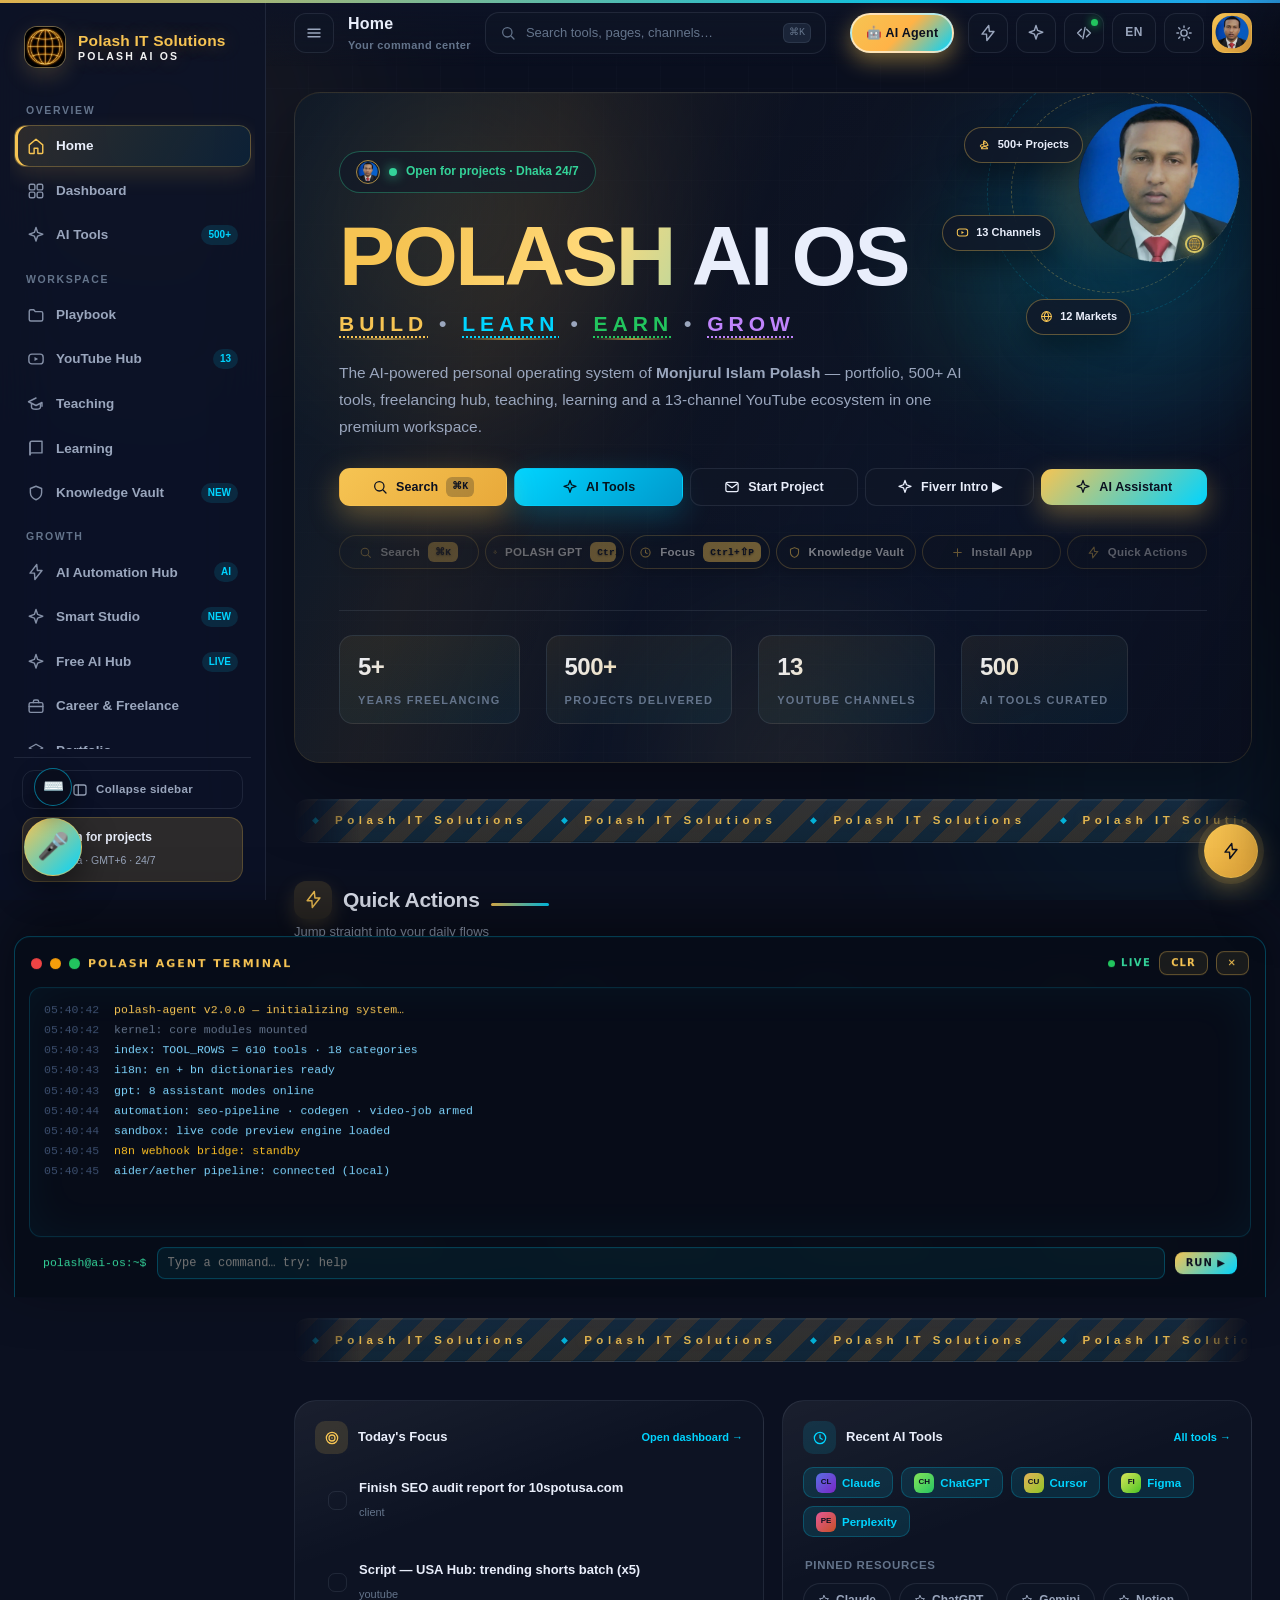
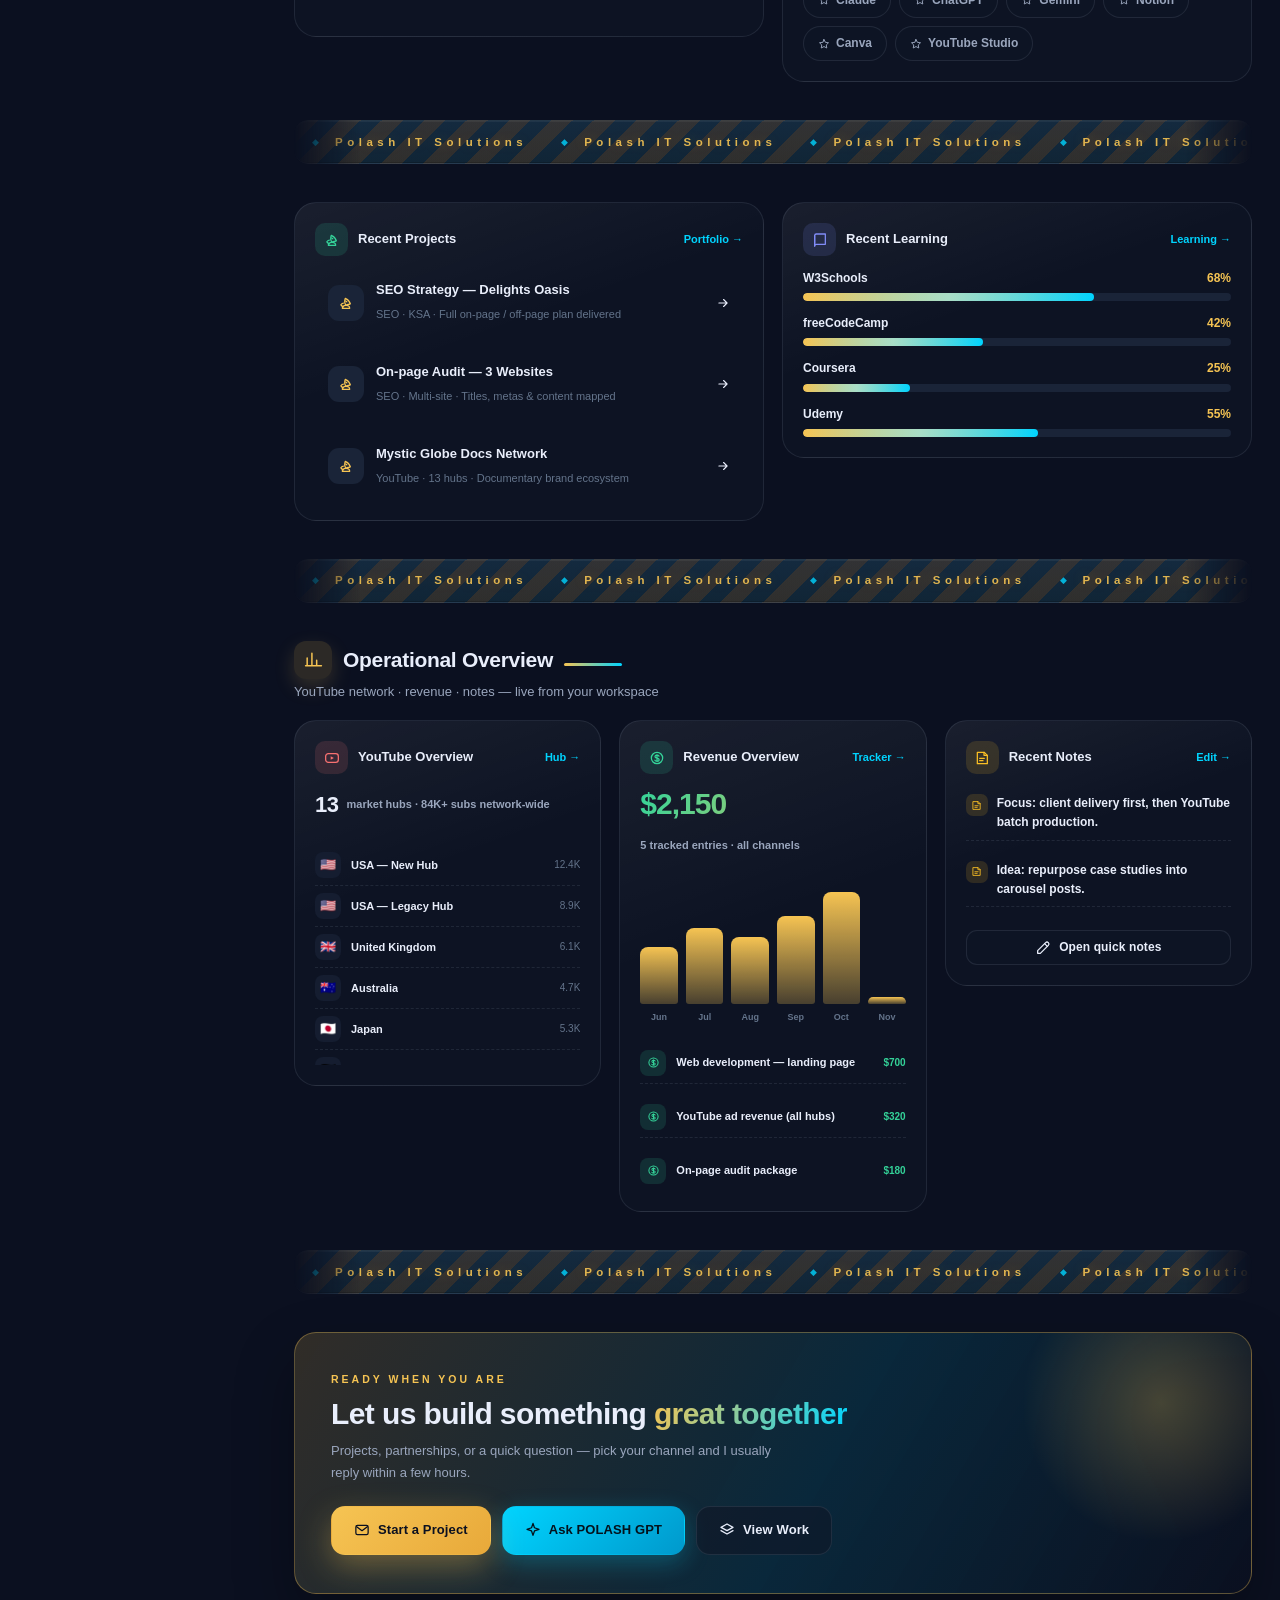
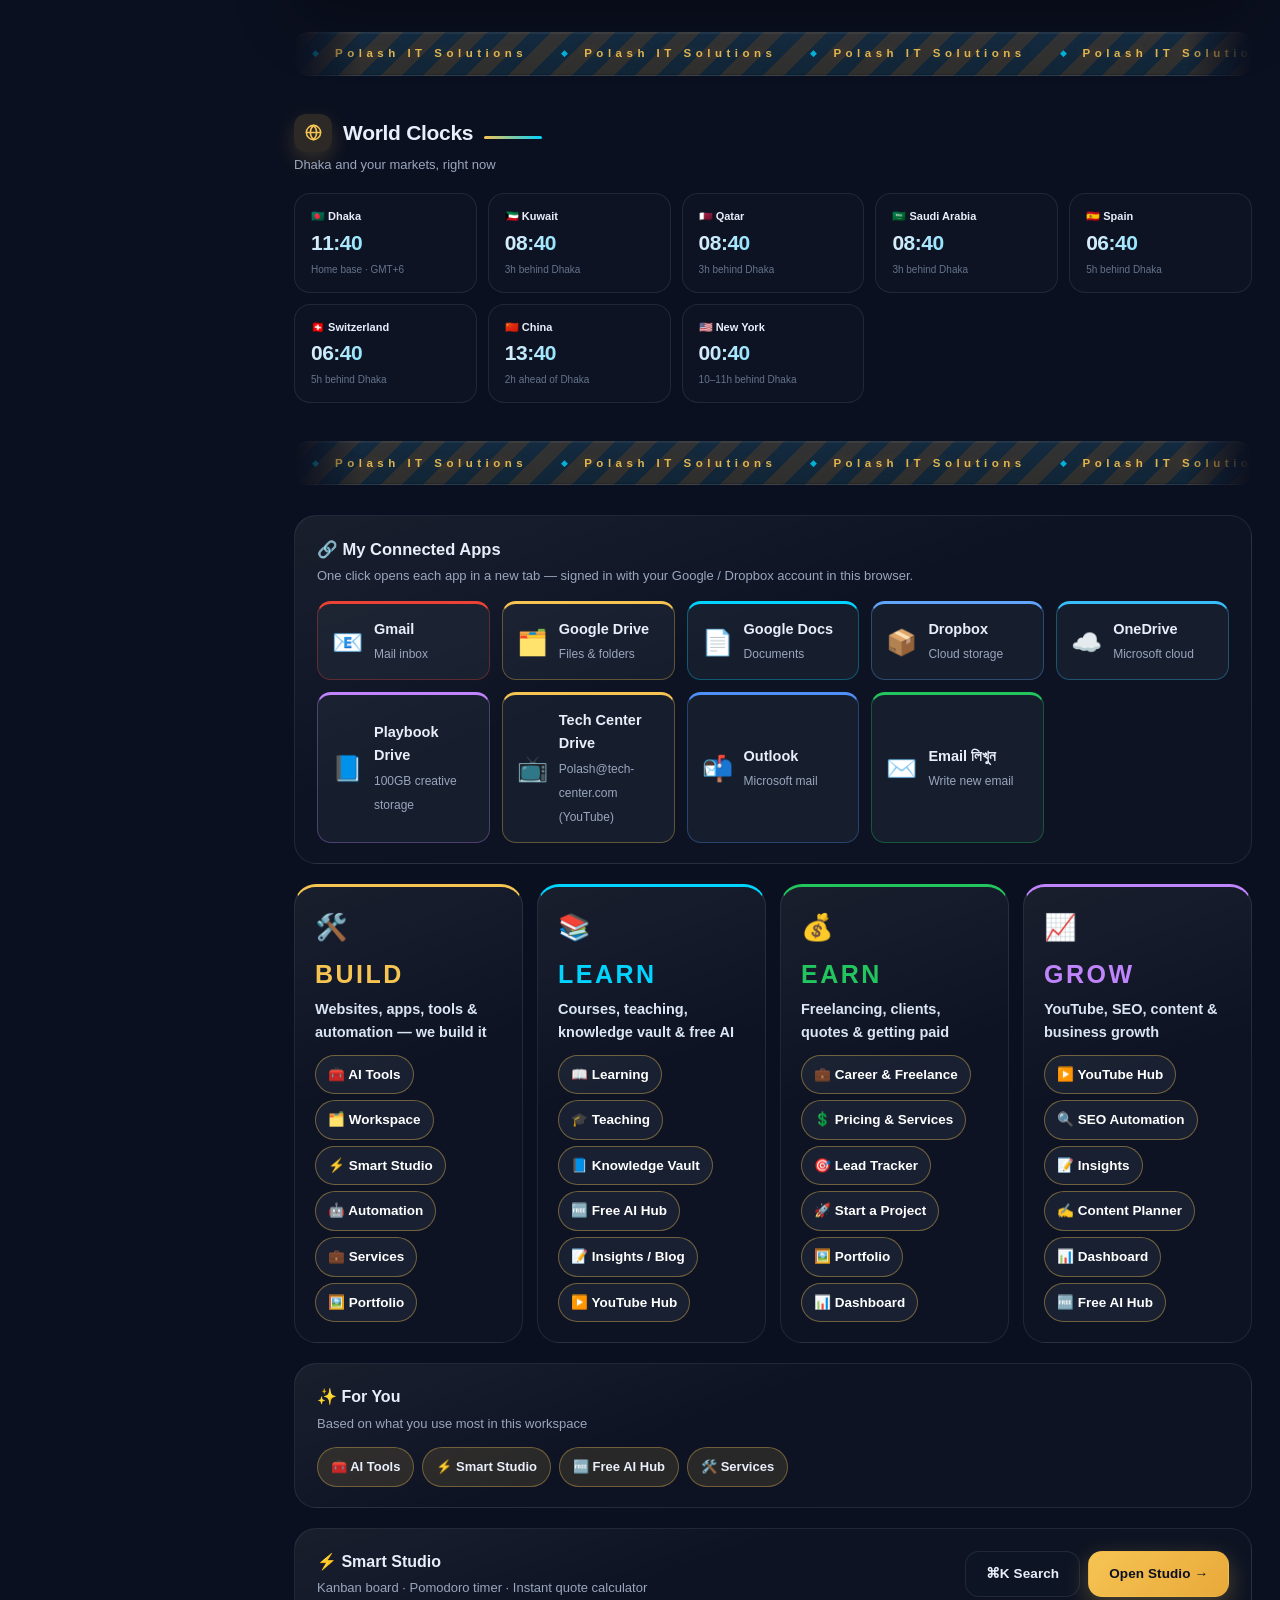
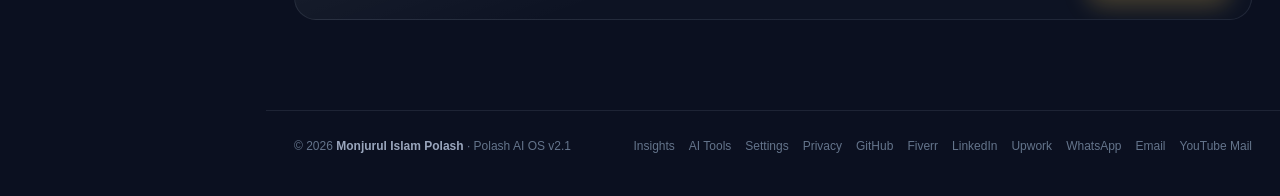
==== index.html @ 11e2c258 "Playbook Drive tile now opens real Playbook.com organizations (100GB creative storage)" ====
<!DOCTYPE html>
<html lang="en" data-theme="dark">

<head>
    <meta charset="UTF-8">
    <meta name="viewport" content="width=device-width, initial-scale=1, viewport-fit=cover">
    <title>Polash AI OS — Build • Learn • Earn • Grow</title>
    <meta name="description" content="Polash AI OS — the AI-powered personal operating system of Monjurul Islam Polash. Portfolio, 500+ AI tools hub, freelancing, teaching, learning, YouTube ecosystem and career dashboard in one premium workspace.">
    <meta name="author" content="Monjurul Islam Polash">
    <meta name="theme-color" content="#0b1020">
    <meta name="color-scheme" content="dark light">
    <meta name="robots" content="index, follow">
    <link rel="canonical" href="https://mipolash-prog.github.io/polash-ai-os/">
    <meta property="og:type" content="website">
    <meta property="og:title" content="Polash AI OS — Build • Learn • Earn • Grow">
    <meta property="og:description" content="AI-powered Personal Operating System: portfolio, AI tools hub, freelancing, teaching, YouTube ecosystem and career dashboard.">
    <meta property="og:site_name" content="Polash AI OS">
    <meta property="og:url" content="https://mipolash-prog.github.io/polash-ai-os/">
    <meta property="og:image" content="https://mipolash-prog.github.io/polash-ai-os/og-image.png">
    <meta property="og:image:width" content="1200">
    <meta property="og:image:height" content="630">
    <meta property="og:image:alt" content="Polash AI OS — Build, Learn, Earn, Grow">
    <meta name="twitter:card" content="summary_large_image">
    <meta name="twitter:title" content="Polash AI OS — Build • Learn • Earn • Grow">
    <meta name="twitter:description" content="AI-powered Personal Operating System: portfolio, 500+ AI tools, freelancing, teaching, YouTube and career dashboard.">
    <meta name="twitter:image" content="https://mipolash-prog.github.io/polash-ai-os/og-image.png">
    <meta property="og:locale" content="en_US">
    <meta property="og:locale:alternate" content="bn_BD">
    <link rel="icon" href="[data-uri]">
    <script type="application/ld+json">
        {
            "@context": "https://schema.org",
            "@type": "Person",
            "name": "Monjurul Islam Polash",
            "alternateName": "Polash",
            "jobTitle": "Digital Marketer · SEO Specialist · Web Developer · AI Systems Architect",
            "email": "mailto:Polash@programmer.net",
            "telephone": "+8801723328481",
            "address": {
                "@type": "PostalAddress",
                "addressLocality": "Dhaka",
                "addressCountry": "BD"
            },
            "knowsAbout": ["Digital Marketing", "SEO", "Web Development", "AI Tools", "Teaching", "YouTube"],
            "url": "https://mipolash-prog.github.io/polash-ai-os/"
        }
    </script>
    <script type="application/ld+json">
        {
            "@context": "https://schema.org",
            "@type": "ProfessionalService",
            "name": "Polash IT Solutions",
            "image": "https://mipolash-prog.github.io/polash-ai-os/og-image.png",
            "url": "https://mipolash-prog.github.io/polash-ai-os/",
            "email": "Polash@programmer.net",
            "contactPoint": {"@type": "ContactPoint", "email": "Polash@tech-center.com", "contactType": "customer support", "areaServed": "Worldwide"},
            "telephone": "+8801723328481",
            "priceRange": "$$",
            "areaServed": "Worldwide",
            "address": {
                "@type": "PostalAddress",
                "addressLocality": "Dhaka",
                "addressCountry": "BD"
            },
            "founder": {
                "@type": "Person",
                "name": "Monjurul Islam Polash"
            },
            "sameAs": [
                "https://github.com/MIPolash-Prog",
                "https://www.fiverr.com/website1_1",
                "https://www.linkedin.com/in/monjurul-islam-p-417782147",
                "https://www.upwork.com/freelancers/~01e2a611d178fd578d"
            ],
            "makesOffer": [
                { "@type": "Offer", "itemOffered": { "@type": "Service", "name": "SEO strategy and audits" } },
                { "@type": "Offer", "itemOffered": { "@type": "Service", "name": "Web development" } },
                { "@type": "Offer", "itemOffered": { "@type": "Service", "name": "Digital marketing" } },
                { "@type": "Offer", "itemOffered": { "@type": "Service", "name": "Virtual assistance" } }
            ]
        }
    </script>
    <script type="application/ld+json">
        {
            "@context": "https://schema.org",
            "@type": "FAQPage",
            "mainEntity": [
                {
                    "@type": "Question",
                    "name": "What is Polash AI OS?",
                    "acceptedAnswer": { "@type": "Answer", "text": "It is the AI-powered personal operating system of Monjurul Islam Polash: a portfolio, a 500+ AI tools directory, freelancing and career trackers, teaching resources, learning progress and a 13-channel YouTube workspace in one fast web app." }
                },
                {
                    "@type": "Question",
                    "name": "Is my data private?",
                    "acceptedAnswer": { "@type": "Answer", "text": "Yes. Tasks, notes, goals, earnings and preferences are saved only in your browser's local storage on your own device. Nothing is uploaded to a server. You can export a backup or erase everything from Settings." }
                },
                {
                    "@type": "Question",
                    "name": "Who is Monjurul Islam Polash?",
                    "acceptedAnswer": { "@type": "Answer", "text": "A digital marketer, SEO specialist, web developer, virtual assistant, YouTube creator and teacher based in Dhaka, Bangladesh, with more than five years of freelancing experience and 500+ delivered projects." }
                },
                {
                    "@type": "Question",
                    "name": "How do I hire Polash?",
                    "acceptedAnswer": { "@type": "Answer", "text": "Open the Contact page and send a message through WhatsApp or email. You can also reach him directly on Fiverr, Upwork, LinkedIn or PeoplePerHour. Quotes are agreed in writing before work starts." }
                },
                {
                    "@type": "Question",
                    "name": "Can I install Polash AI OS as an app?",
                    "acceptedAnswer": { "@type": "Answer", "text": "Yes. It is a progressive web app. Use the Install app button or your browser's Install / Add to Home screen option. After the first visit the core app works offline." }
                },
                {
                    "@type": "Question",
                    "name": "How often is the AI tools directory updated?",
                    "acceptedAnswer": { "@type": "Answer", "text": "The curated list is refreshed regularly from real client and production work. The Free AI Hub also loads a live JSON feed so new free tools appear without an app update." }
                }
            ]
        }
    </script>
    <style>
        *,
        *::before,
        *::after {
            box-sizing: border-box;
            margin: 0;
            padding: 0
        }

        :root {
            --primary: #f6c453;
            --primary-soft: rgba(246, 196, 83, .14);
            --primary-glow: rgba(246, 196, 83, .32);
            --accent: #00d4ff;
            --accent-soft: rgba(0, 212, 255, .12);
            --accent-glow: rgba(0, 212, 255, .3);
            --bg: #0b1020;
            --bg-2: #0d1326;
            --surface: #111827;
            --surface-2: #151d30;
            --surface-3: #1a2438;
            --glass: rgba(17, 24, 39, .58);
            --glass-strong: rgba(13, 19, 38, .82);
            --glass-border: rgba(148, 163, 184, .14);
            --hover: rgba(148, 163, 184, .08);
            --text: #e9eefb;
            --text-2: #9aa6bd;
            --text-3: #64748b;
            --ok: #34d399;
            --ok-soft: rgba(52, 211, 153, .14);
            --warn: #fbbf24;
            --warn-soft: rgba(251, 191, 36, .14);
            --danger: #f87171;
            --danger-soft: rgba(248, 113, 113, .14);
            --info: #818cf8;
            --info-soft: rgba(129, 140, 248, .14);
            --r-xs: 8px;
            --r-sm: 12px;
            --r-md: 16px;
            --r-lg: 22px;
            --r-xl: 28px;
            --r-full: 999px;
            --shadow-sm: 0 2px 10px rgba(0, 0, 0, .25);
            --shadow: 0 12px 34px rgba(2, 6, 18, .42);
            --shadow-lg: 0 26px 70px rgba(2, 6, 18, .55);
            --glow: 0 0 0 1px rgba(246, 196, 83, .22), 0 14px 44px rgba(246, 196, 83, .12);
            --ease: cubic-bezier(.22, .8, .28, 1);
            --ease-spring: cubic-bezier(.34, 1.4, .5, 1);
            --t-fast: .18s var(--ease);
            --t: .3s var(--ease);
            --t-slow: .55s var(--ease);
            --font: "SF Pro Display", -apple-system, BlinkMacSystemFont, "Segoe UI", Inter, Roboto, "Noto Sans", "Noto Sans Bengali", sans-serif;
            --mono: "SF Mono", ui-monospace, "JetBrains Mono", Consolas, monospace;
            --nav-w: 266px;
            --top-h: 66px;
        }

        [data-theme="light"] {
            --bg: #eef1f8;
            --bg-2: #f7f9fd;
            --surface: #ffffff;
            --surface-2: #f3f6fc;
            --surface-3: #e9eef8;
            --glass: rgba(255, 255, 255, .72);
            --glass-strong: rgba(255, 255, 255, .9);
            --glass-border: rgba(15, 23, 42, .1);
            --hover: rgba(15, 23, 42, .05);
            --text: #0f172a;
            --text-2: #475569;
            --text-3: #94a3b8;
            --shadow-sm: 0 2px 10px rgba(15, 23, 42, .07);
            --shadow: 0 12px 34px rgba(15, 23, 42, .1);
            --shadow-lg: 0 26px 70px rgba(15, 23, 42, .16);
        }

        html {
            scroll-behavior: smooth;
            -webkit-text-size-adjust: 100%
        }

        body {
            font-family: var(--font);
            background: var(--bg);
            color: var(--text);
            font-size: 15px;
            line-height: 1.6;
            overflow-x: hidden;
            -webkit-font-smoothing: antialiased;
            text-rendering: optimizeLegibility;
        }

        .aurora {
            position: fixed;
            inset: 0;
            z-index: -2;
            overflow: hidden;
            pointer-events: none;
            background: var(--bg)
        }

        .aurora::before,
        .aurora::after {
            content: "";
            position: absolute;
            border-radius: 50%;
            filter: blur(90px);
            opacity: .5;
            animation: drift 26s var(--ease) infinite alternate
        }

        .aurora::before {
            width: 52vw;
            height: 52vw;
            left: -14vw;
            top: -16vw;
            background: radial-gradient(circle, rgba(246, 196, 83, .16), transparent 65%)
        }

        .aurora::after {
            width: 46vw;
            height: 46vw;
            right: -12vw;
            bottom: -14vw;
            background: radial-gradient(circle, rgba(0, 212, 255, .13), transparent 65%);
            animation-delay: -12s
        }

        @keyframes drift {
            from {
                transform: translate3d(0, 0, 0) scale(1)
            }

            to {
                transform: translate3d(6vw, 4vh, 0) scale(1.12)
            }
        }

        .grid-overlay {
            position: fixed;
            inset: 0;
            z-index: -1;
            pointer-events: none;
            opacity: .5;
            background-image: linear-gradient(rgba(148, 163, 184, .05) 1px, transparent 1px), linear-gradient(90deg, rgba(148, 163, 184, .05) 1px, transparent 1px);
            background-size: 44px 44px;
            mask-image: radial-gradient(ellipse 90% 70% at 50% 0%, #000 20%, transparent 80%)
        }

        [data-theme="light"] .aurora::before {
            background: radial-gradient(circle, rgba(246, 196, 83, .3), transparent 65%)
        }

        [data-theme="light"] .aurora::after {
            background: radial-gradient(circle, rgba(0, 212, 255, .22), transparent 65%)
        }

        ::selection {
            background: rgba(246, 196, 83, .32);
            color: var(--text)
        }

        ::-webkit-scrollbar {
            width: 10px;
            height: 10px
        }

        ::-webkit-scrollbar-track {
            background: transparent
        }

        ::-webkit-scrollbar-thumb {
            background: rgba(148, 163, 184, .22);
            border-radius: 8px;
            border: 2px solid var(--bg)
        }

        ::-webkit-scrollbar-thumb:hover {
            background: rgba(148, 163, 184, .4)
        }

        a {
            color: inherit;
            text-decoration: none
        }

        button,
        input,
        select,
        textarea {
            font: inherit;
            color: inherit
        }

        img,
        svg {
            display: block;
            max-width: 100%
        }

        :focus-visible {
            outline: 2px solid var(--accent);
            outline-offset: 3px;
            border-radius: 6px
        }

        .skip-link {
            position: fixed;
            top: -60px;
            left: 16px;
            z-index: 999;
            background: var(--primary);
            color: #0b1020;
            padding: 10px 18px;
            border-radius: 12px;
            font-weight: 700;
            transition: top var(--t-fast)
        }

        .skip-link:focus {
            top: 14px
        }

        .app {
            display: flex;
            min-height: 100vh
        }

        .main {
            flex: 1;
            min-width: 0;
            display: flex;
            flex-direction: column;
            margin-left: var(--nav-w)
        }

        .view {
            flex: 1;
            width: 100%;
            max-width: 1240px;
            margin: 0 auto;
            padding: calc(var(--top-h) + 26px) 28px 90px;
            outline: none
        }

        .view.enter {
            animation: viewIn .45s var(--ease) both
        }

        @keyframes viewIn {
            from {
                opacity: 0;
                transform: translateY(14px)
            }

            to {
                opacity: 1;
                transform: none
            }
        }

        .sidebar {
            position: fixed;
            inset: 0 auto 0 0;
            width: var(--nav-w);
            z-index: 60;
            display: flex;
            flex-direction: column;
            background: var(--glass-strong);
            backdrop-filter: blur(26px) saturate(1.5);
            -webkit-backdrop-filter: blur(26px) saturate(1.5);
            border-right: 1px solid var(--glass-border);
            padding: 20px 14px 16px;
            transition: transform .32s var(--ease);
        }

        .brand {
            display: flex;
            align-items: center;
            gap: 12px;
            padding: 6px 10px 18px;
            cursor: pointer
        }

        .brand-mark {
            position: relative;
            width: 42px;
            height: 42px;
            border-radius: 13px;
            flex: none;
            overflow: hidden;
            background: linear-gradient(140deg, #111827, #1c2740);
            border: 1px solid rgba(246, 196, 83, .4);
            box-shadow: 0 8px 22px rgba(246, 196, 83, .18);
            display: grid;
            place-items: center
        }

        .brand-mark img {
            width: 100%;
            height: 100%;
            object-fit: cover;
            display: block
        }

        .brand-mark::after {
            content: "";
            position: absolute;
            inset: -4px;
            border-radius: 17px;
            border: 1px solid rgba(246, 196, 83, .25);
            animation: pulseRing 3.2s var(--ease) infinite
        }

        @keyframes pulseRing {
            0% {
                transform: scale(.92);
                opacity: .8
            }

            70% {
                transform: scale(1.12);
                opacity: 0
            }

            100% {
                opacity: 0
            }
        }

        .brand-dot {
            width: 13px;
            height: 13px;
            border-radius: 50%;
            background: var(--primary);
            box-shadow: 0 0 14px var(--primary-glow)
        }

        .brand-dot::after {
            content: "";
            display: block;
            width: 6px;
            height: 6px;
            margin: 3.5px;
            border-radius: 50%;
            background: var(--accent)
        }

        .brand-name {
            font-size: 15.5px;
            font-weight: 800;
            letter-spacing: .2px;
            line-height: 1.15;
            color: var(--primary);
            text-shadow: 0 0 18px rgba(246, 196, 83, .35)
        }

        .brand-name span {
            display: block;
            font-size: 10.5px;
            font-weight: 600;
            letter-spacing: 2.2px;
            color: rgba(255, 255, 255, .95);
            text-transform: uppercase
        }

        [data-theme="light"] .brand-name span {
            color: #111827
        }

        .nav-scroll {
            flex: 1;
            overflow-y: auto;
            overscroll-behavior: contain;
            margin: 0 -4px;
            padding: 2px 4px 10px
        }

        .nav-group {
            margin: 14px 0 6px;
            padding: 0 12px;
            font-size: 10.5px;
            font-weight: 700;
            letter-spacing: 1.6px;
            text-transform: uppercase;
            color: var(--text-3)
        }

        .nav-item {
            position: relative;
            display: flex;
            align-items: center;
            gap: 11px;
            width: 100%;
            padding: 9.5px 12px;
            margin: 2px 0;
            border-radius: 12px;
            border: 1px solid transparent;
            background: transparent;
            cursor: pointer;
            color: var(--text-2);
            font-size: 13.5px;
            font-weight: 600;
            transition: all var(--t-fast);
            text-align: left
        }

        .nav-item svg {
            width: 18px;
            height: 18px;
            flex: none;
            opacity: .85
        }

        .nav-item:hover {
            background: var(--hover);
            color: var(--text);
            transform: translateX(2px)
        }

        .nav-item.active {
            background: linear-gradient(120deg, rgba(246, 196, 83, .14), rgba(0, 212, 255, .08));
            color: var(--text);
            border-color: rgba(246, 196, 83, .28)
        }

        .nav-item.active svg {
            opacity: 1;
            color: var(--primary)
        }

        .nav-item .kbd {
            margin-left: auto
        }

        .nav-badge {
            margin-left: auto;
            font-size: 10px;
            font-weight: 800;
            padding: 2px 7px;
            border-radius: var(--r-full);
            background: var(--accent-soft);
            color: var(--accent)
        }

        .kbd {
            display: inline-grid;
            place-items: center;
            min-width: 20px;
            height: 20px;
            padding: 0 5px;
            border-radius: 6px;
            background: var(--surface-3);
            border: 1px solid var(--glass-border);
            font-family: var(--mono);
            font-size: 10px;
            color: var(--text-3)
        }

        .side-foot {
            padding: 12px 8px 2px;
            border-top: 1px solid var(--glass-border);
            margin-top: 8px
        }

        .side-status {
            display: flex;
            align-items: center;
            gap: 9px;
            padding: 10px 12px;
            border-radius: 14px;
            background: var(--primary-soft);
            border: 1px solid rgba(246, 196, 83, .22)
        }

        .side-status .dot {
            width: 8px;
            height: 8px;
            border-radius: 50%;
            background: var(--ok);
            box-shadow: 0 0 10px var(--ok);
            animation: blink 2.2s infinite
        }

        @keyframes blink {
            50% {
                opacity: .45
            }
        }

        .side-status b {
            font-size: 12px;
            display: block
        }

        .side-status small {
            font-size: 10.5px;
            color: var(--text-2)
        }

        .topbar {
            position: fixed;
            top: 0;
            right: 0;
            left: var(--nav-w);
            z-index: 50;
            height: var(--top-h);
            display: flex;
            align-items: center;
            gap: 14px;
            padding: 0 28px;
            background: linear-gradient(to bottom, var(--glass-strong), transparent);
            backdrop-filter: blur(18px);
            -webkit-backdrop-filter: blur(18px);
        }

        .page-title {
            font-size: 16px;
            font-weight: 800;
            letter-spacing: .2px;
            white-space: nowrap
        }

        .page-title small {
            display: block;
            font-size: 11px;
            font-weight: 600;
            color: var(--text-3);
            letter-spacing: .4px
        }

        .top-search {
            flex: 1;
            max-width: 460px;
            display: flex;
            align-items: center;
            gap: 10px;
            height: 42px;
            padding: 0 14px;
            border-radius: 14px;
            background: var(--glass);
            border: 1px solid var(--glass-border);
            cursor: pointer;
            color: var(--text-3);
            font-size: 13px;
            transition: all var(--t-fast)
        }

        .top-search:hover {
            border-color: rgba(0, 212, 255, .4);
            color: var(--text-2);
            box-shadow: 0 0 0 4px rgba(0, 212, 255, .07)
        }

        .top-search svg {
            width: 16px;
            height: 16px
        }

        .top-search .kbd {
            margin-left: auto
        }

        .top-actions {
            display: flex;
            align-items: center;
            gap: 8px;
            margin-left: auto
        }

        .icon-btn {
            position: relative;
            width: 40px;
            height: 40px;
            border-radius: 12px;
            border: 1px solid var(--glass-border);
            background: var(--glass);
            cursor: pointer;
            display: grid;
            place-items: center;
            color: var(--text-2);
            transition: all var(--t-fast)
        }

        .icon-btn:hover {
            color: var(--text);
            border-color: rgba(246, 196, 83, .4);
            transform: translateY(-1px)
        }

        .icon-btn svg {
            width: 18px;
            height: 18px
        }

        .lang-btn {
            width: auto;
            padding: 0 12px;
            font-size: 12px;
            font-weight: 800;
            letter-spacing: .5px;
            gap: 6px;
            display: flex
        }

        .avatar {
            width: 40px;
            height: 40px;
            border-radius: 13px;
            flex: none;
            cursor: pointer;
            border: 1px solid rgba(246, 196, 83, .45);
            background: linear-gradient(135deg, #f6c453, #e09f3e);
            color: #0b1020;
            font-weight: 900;
            font-size: 13px;
            display: grid;
            place-items: center;
            transition: transform var(--t-fast);
            letter-spacing: .3px
        }

        .avatar:hover {
            transform: scale(1.06)
        }

        .hamburger {
            display: grid
        }

        .sidebar,
        .main,
        .topbar {
            transition: width .32s var(--ease), margin-left .32s var(--ease), left .32s var(--ease), transform .32s var(--ease)
        }

        .sb-toggle {
            display: flex;
            align-items: center;
            justify-content: center;
            gap: 8px;
            width: 100%;
            margin-bottom: 8px;
            padding: 9px 10px;
            border-radius: 12px;
            border: 1px solid var(--glass-border);
            background: transparent;
            color: var(--text-2);
            cursor: pointer;
            font-size: 11.5px;
            font-weight: 700;
            letter-spacing: .3px;
            white-space: nowrap
        }

        .sb-toggle:hover {
            color: var(--text);
            border-color: rgba(246, 196, 83, .4);
            background: var(--hover)
        }

        .sb-toggle svg {
            width: 16px;
            height: 16px;
            flex: none
        }

        body.sb-collapsed {
            --nav-w: 76px
        }

        body.sb-collapsed .brand {
            justify-content: center;
            padding: 6px 6px 16px
        }

        body.sb-collapsed .brand-name {
            display: none
        }

        body.sb-collapsed .nav-group {
            display: none
        }

        body.sb-collapsed .nav-item {
            justify-content: center;
            padding: 11px 0;
            gap: 0
        }

        body.sb-collapsed .nav-item>span {
            display: none
        }

        body.sb-collapsed .nav-item:hover {
            transform: none
        }

        body.sb-collapsed .side-status {
            justify-content: center;
            padding: 10px 6px
        }

        body.sb-collapsed .side-status>div {
            display: none
        }

        body.sb-collapsed .sb-toggle {
            padding: 9px 0
        }

        body.sb-collapsed .sb-toggle-label {
            display: none
        }

        .card {
            position: relative;
            background: var(--glass);
            border: 1px solid var(--glass-border);
            border-radius: var(--r-lg);
            padding: 22px;
            backdrop-filter: blur(16px);
            -webkit-backdrop-filter: blur(16px);
            transition: transform var(--t), border-color var(--t), box-shadow var(--t);
            overflow: hidden
        }

        .card::before {
            content: "";
            position: absolute;
            inset: 0;
            border-radius: inherit;
            opacity: 0;
            transition: opacity var(--t);
            background: radial-gradient(600px circle at var(--mx, 50%) var(--my, 0%), rgba(246, 196, 83, .07), transparent 42%);
            pointer-events: none
        }

        .card:hover {
            transform: translateY(-3px);
            border-color: rgba(246, 196, 83, .3);
            box-shadow: var(--shadow)
        }

        .card:hover::before {
            opacity: 1
        }

        .card-flat:hover {
            transform: none;
            box-shadow: none
        }

        .btn {
            display: inline-flex;
            align-items: center;
            justify-content: center;
            gap: 8px;
            padding: 11px 20px;
            border-radius: 14px;
            border: 1px solid transparent;
            font-size: 13.5px;
            font-weight: 700;
            cursor: pointer;
            white-space: nowrap;
            transition: all var(--t-fast);
            letter-spacing: .1px
        }

        .btn svg {
            width: 16px;
            height: 16px
        }

        .btn-primary {
            background: linear-gradient(135deg, #f6c453, #e8a93a);
            color: #0b1020;
            box-shadow: 0 8px 24px rgba(246, 196, 83, .28)
        }

        .btn-primary:hover {
            transform: translateY(-2px);
            box-shadow: 0 14px 34px rgba(246, 196, 83, .4)
        }

        .btn-accent {
            background: linear-gradient(135deg, #00d4ff, #0099cc);
            color: #04121c;
            box-shadow: 0 8px 24px rgba(0, 212, 255, .26)
        }

        .btn-accent:hover {
            transform: translateY(-2px);
            box-shadow: 0 14px 34px rgba(0, 212, 255, .38)
        }

        .btn-ghost {
            background: var(--glass);
            border-color: var(--glass-border);
            color: var(--text)
        }

        .btn-ghost:hover {
            border-color: rgba(246, 196, 83, .45);
            background: var(--hover);
            transform: translateY(-2px)
        }

        .btn-soft {
            background: var(--primary-soft);
            color: var(--primary);
            border-color: rgba(246, 196, 83, .25)
        }

        .btn-soft:hover {
            background: rgba(246, 196, 83, .22)
        }

        .btn-sm {
            padding: 7px 13px;
            font-size: 12px;
            border-radius: 11px
        }

        .btn-xs {
            padding: 5px 10px;
            font-size: 11px;
            border-radius: 9px
        }

        .btn:disabled {
            opacity: .5;
            cursor: not-allowed;
            transform: none !important
        }

        .chip {
            display: inline-flex;
            align-items: center;
            gap: 6px;
            padding: 7px 14px;
            border-radius: var(--r-full);
            background: var(--glass);
            border: 1px solid var(--glass-border);
            font-size: 12px;
            font-weight: 650;
            color: var(--text-2);
            cursor: pointer;
            transition: all var(--t-fast);
            white-space: nowrap;
            user-select: none
        }

        .chip:hover {
            color: var(--text);
            border-color: rgba(0, 212, 255, .4);
            transform: translateY(-1px)
        }

        .chip.active {
            background: linear-gradient(120deg, rgba(246, 196, 83, .2), rgba(0, 212, 255, .14));
            color: var(--primary);
            border-color: rgba(246, 196, 83, .45)
        }

        .chip .count {
            font-size: 10px;
            opacity: .7;
            font-weight: 800
        }

        .badge {
            display: inline-flex;
            align-items: center;
            gap: 5px;
            padding: 3px 9px;
            border-radius: var(--r-full);
            font-size: 10px;
            font-weight: 800;
            letter-spacing: .6px;
            text-transform: uppercase
        }

        .badge-gold {
            background: var(--primary-soft);
            color: var(--primary);
            border: 1px solid rgba(246, 196, 83, .3)
        }

        .badge-cyan {
            background: var(--accent-soft);
            color: var(--accent);
            border: 1px solid rgba(0, 212, 255, .3)
        }

        .badge-green {
            background: var(--ok-soft);
            color: var(--ok)
        }

        .badge-warn {
            background: var(--warn-soft);
            color: var(--warn)
        }

        .badge-danger {
            background: var(--danger-soft);
            color: var(--danger)
        }

        .badge-info {
            background: var(--info-soft);
            color: var(--info)
        }

        .badge-mute {
            background: var(--hover);
            color: var(--text-3);
            border: 1px solid var(--glass-border)
        }

        .input,
        .select,
        .textarea {
            width: 100%;
            padding: 12px 15px;
            border-radius: 13px;
            background: var(--surface-2);
            border: 1.5px solid var(--glass-border);
            color: var(--text);
            font-size: 13.5px;
            transition: all var(--t-fast);
            outline: none
        }

        .input:focus,
        .select:focus,
        .textarea:focus {
            border-color: rgba(0, 212, 255, .55);
            box-shadow: 0 0 0 4px rgba(0, 212, 255, .1)
        }

        .textarea {
            resize: vertical;
            min-height: 110px;
            line-height: 1.65
        }

        .select {
            appearance: none;
            background-image: linear-gradient(45deg, transparent 50%, var(--text-3) 50%), linear-gradient(135deg, var(--text-3) 50%, transparent 50%);
            background-position: calc(100% - 20px) 50%, calc(100% - 14px) 50%;
            background-size: 6px 6px;
            background-repeat: no-repeat
        }

        .label {
            display: block;
            font-size: 11.5px;
            font-weight: 750;
            letter-spacing: .7px;
            text-transform: uppercase;
            color: var(--text-3);
            margin: 0 0 7px 2px
        }

        .field {
            margin-bottom: 15px
        }

        .grid {
            display: grid;
            gap: 18px
        }

        .grid-2 {
            grid-template-columns: repeat(2, 1fr)
        }

        .grid-3 {
            grid-template-columns: repeat(3, 1fr)
        }

        .grid-4 {
            grid-template-columns: repeat(4, 1fr)
        }

        .section {
            margin: 38px 0
        }

        .section-head {
            display: flex;
            align-items: flex-end;
            justify-content: space-between;
            gap: 16px;
            margin-bottom: 18px;
            flex-wrap: wrap
        }

        .section-title {
            font-size: 21px;
            font-weight: 850;
            letter-spacing: -.3px;
            display: flex;
            align-items: center;
            gap: 11px
        }

        .section-title .ico {
            width: 38px;
            height: 38px;
            border-radius: 12px;
            display: grid;
            place-items: center;
            background: var(--primary-soft);
            color: var(--primary);
            flex: none
        }

        .section-title .ico svg {
            width: 19px;
            height: 19px
        }

        .section-sub {
            font-size: 13px;
            color: var(--text-2);
            margin-top: 3px
        }

        .divider {
            height: 1px;
            background: linear-gradient(90deg, transparent, var(--glass-border) 18%, var(--glass-border) 82%, transparent);
            margin: 30px 0
        }

        .brand-ribbon {
            position: relative;
            height: 44px;
            margin: 36px 0 30px;
            border-radius: 14px;
            overflow: hidden;
            background: repeating-linear-gradient(-45deg, rgba(246, 196, 83, .13) 0 15px, rgba(0, 212, 255, .07) 15px 30px), linear-gradient(180deg, var(--surface-2), var(--surface));
            border: 1px solid var(--glass-border);
            box-shadow: inset 0 1px 0 rgba(255, 255, 255, .05), inset 0 -1px 0 rgba(0, 0, 0, .18);
            -webkit-mask-image: linear-gradient(90deg, transparent, #000 7%, #000 93%, transparent);
            mask-image: linear-gradient(90deg, transparent, #000 7%, #000 93%, transparent)
        }

        .brand-ribbon-track {
            display: flex;
            align-items: center;
            height: 100%;
            width: max-content;
            animation: ribbonScroll 32s linear infinite
        }

        .brand-ribbon .br-item {
            display: flex;
            align-items: center;
            gap: 16px;
            padding: 0 17px;
            white-space: nowrap
        }

        .brand-ribbon .br-item b {
            font-size: 11.5px;
            font-weight: 850;
            letter-spacing: 4.5px;
            color: var(--primary);
            opacity: .9;
            text-shadow: 0 0 16px rgba(246, 196, 83, .35)
        }

        .brand-ribbon .br-item i {
            font-style: normal;
            font-size: 9px;
            color: var(--accent);
            opacity: .8
        }

        @keyframes ribbonScroll {
            from {
                transform: translateX(0)
            }

            to {
                transform: translateX(-50%)
            }
        }

        @media (prefers-reduced-motion:reduce) {
            .brand-ribbon-track {
                animation: none;
                justify-content: center;
                width: 100%
            }
        }

        .stat {
            padding: 18px 20px;
            border-radius: var(--r-md);
            background: var(--glass);
            border: 1px solid var(--glass-border)
        }

        .stat .label-s {
            font-size: 11px;
            font-weight: 700;
            letter-spacing: 1px;
            text-transform: uppercase;
            color: var(--text-3)
        }

        .stat .value {
            font-size: 27px;
            font-weight: 880;
            letter-spacing: -.6px;
            margin: 4px 0 2px;
            font-variant-numeric: tabular-nums
        }

        .stat .delta {
            font-size: 11.5px;
            font-weight: 700;
            display: inline-flex;
            gap: 4px;
            align-items: center
        }

        .stat .delta.up {
            color: var(--ok)
        }

        .stat .delta.flat {
            color: var(--text-3)
        }

        .tool-card {
            display: flex;
            flex-direction: column;
            gap: 11px;
            padding: 17px
        }

        .tool-top {
            display: flex;
            align-items: flex-start;
            gap: 12px
        }

        .tool-logo {
            width: 44px;
            height: 44px;
            border-radius: 13px;
            flex: none;
            display: grid;
            place-items: center;
            font-weight: 900;
            font-size: 15px;
            color: #0b1020;
            letter-spacing: -.5px;
            box-shadow: inset 0 -2px 6px rgba(0, 0, 0, .18)
        }

        .tool-name {
            font-size: 14px;
            font-weight: 780;
            line-height: 1.25;
            display: flex;
            align-items: center;
            gap: 7px;
            flex-wrap: wrap
        }

        .tool-card {
            cursor: pointer
        }

        .tool-desc {
            font-size: 12px;
            color: var(--text-2);
            line-height: 1.55;
            display: -webkit-box;
            -webkit-line-clamp: 2;
            -webkit-box-orient: vertical;
            overflow: hidden
        }

        .tool-spec {
            font-size: 13.5px;
            font-weight: 800;
            color: var(--text);
            line-height: 1.75;
            letter-spacing: .1px;
            display: -webkit-box;
            -webkit-line-clamp: 2;
            -webkit-box-orient: vertical;
            overflow: hidden
        }

        .tool-tags {
            display: flex;
            flex-wrap: wrap;
            gap: 5px
        }

        .tag {
            font-size: 10px;
            font-weight: 700;
            padding: 2.5px 8px;
            border-radius: var(--r-full);
            background: var(--hover);
            color: var(--text-3);
            border: 1px solid var(--glass-border)
        }

        .tool-actions {
            display: flex;
            align-items: center;
            gap: 7px;
            margin-top: auto;
            padding-top: 11px;
            border-top: 1px solid var(--glass-border)
        }

        .fav-btn {
            width: 31px;
            height: 31px;
            border-radius: 10px;
            border: 1px solid var(--glass-border);
            background: transparent;
            cursor: pointer;
            display: grid;
            place-items: center;
            color: var(--text-3);
            transition: all var(--t-fast);
            flex: none
        }

        .fav-btn:hover {
            color: var(--primary);
            border-color: rgba(246, 196, 83, .5);
            transform: scale(1.1)
        }

        .fav-btn.on {
            color: var(--primary);
            background: var(--primary-soft);
            border-color: rgba(246, 196, 83, .45)
        }

        .fav-btn svg {
            width: 15px;
            height: 15px
        }

        .launch-btn {
            flex: 1;
            display: inline-flex;
            align-items: center;
            justify-content: center;
            gap: 6px;
            height: 31px;
            border-radius: 10px;
            font-size: 11.5px;
            font-weight: 750;
            background: var(--accent-soft);
            color: var(--accent);
            border: 1px solid rgba(0, 212, 255, .22);
            cursor: pointer;
            transition: all var(--t-fast)
        }

        .launch-btn:hover {
            background: rgba(0, 212, 255, .22);
            transform: translateY(-1px)
        }

        .tool-card:hover .tool-logo {
            transform: scale(1.06) rotate(-2deg)
        }

        .tool-logo {
            transition: transform .35s var(--ease-spring)
        }

        .progress {
            height: 8px;
            border-radius: var(--r-full);
            background: var(--surface-3);
            overflow: hidden
        }

        .progress>i {
            display: block;
            height: 100%;
            border-radius: inherit;
            background: linear-gradient(90deg, var(--primary), var(--accent));
            transition: width .8s var(--ease);
            position: relative
        }

        .progress>i::after {
            content: "";
            position: absolute;
            inset: 0;
            background: linear-gradient(90deg, transparent, rgba(255, 255, 255, .35), transparent);
            animation: shine 2.4s linear infinite
        }

        @keyframes shine {
            from {
                transform: translateX(-100%)
            }

            to {
                transform: translateX(200%)
            }
        }

        .list-row {
            display: flex;
            align-items: center;
            gap: 12px;
            padding: 11px 13px;
            border-radius: 13px;
            transition: background var(--t-fast)
        }

        .list-row:hover {
            background: var(--hover)
        }

        .list-row+.list-row {
            margin-top: 2px
        }

        .list-ico {
            width: 36px;
            height: 36px;
            border-radius: 11px;
            display: grid;
            place-items: center;
            flex: none;
            background: var(--surface-3);
            color: var(--primary)
        }

        .list-ico svg {
            width: 16px;
            height: 16px
        }

        .list-main {
            flex: 1;
            min-width: 0
        }

        .list-main b {
            display: block;
            font-size: 13px;
            font-weight: 750;
            white-space: nowrap;
            overflow: hidden;
            text-overflow: ellipsis
        }

        .list-main small {
            font-size: 11px;
            color: var(--text-3)
        }

        .check {
            position: relative;
            width: 19px;
            height: 19px;
            flex: none;
            border-radius: 7px;
            border: 1.8px solid var(--glass-border);
            cursor: pointer;
            transition: all var(--t-fast);
            background: transparent
        }

        .check.on {
            background: linear-gradient(135deg, var(--primary), #e09f3e);
            border-color: transparent
        }

        .check.on::after {
            content: "";
            position: absolute;
            inset: 0;
            background: no-repeat center/11px url("data:image/svg+xml,%3Csvg xmlns='http://www.w3.org/2000/svg' viewBox='0 0 16 16'%3E%3Cpath fill='none' stroke='%230b1020' stroke-width='2.6' stroke-linecap='round' stroke-linejoin='round' d='M2.5 8.5l3.5 3.5 7-7'/%3E%3C/svg%3E")
        }

        .task-row.done .task-title {
            text-decoration: line-through;
            color: var(--text-3)
        }

        .table {
            width: 100%;
            border-collapse: collapse;
            font-size: 12.5px
        }

        .table th {
            text-align: left;
            font-size: 10.5px;
            letter-spacing: 1px;
            text-transform: uppercase;
            color: var(--text-3);
            padding: 10px 12px;
            border-bottom: 1px solid var(--glass-border)
        }

        .table td {
            padding: 11px 12px;
            border-bottom: 1px solid var(--glass-border);
            vertical-align: middle
        }

        .table tr:last-child td {
            border-bottom: none
        }

        .table tbody tr {
            transition: background var(--t-fast)
        }

        .table tbody tr:hover {
            background: var(--hover)
        }

        .hero {
            position: relative;
            padding: 56px 0 30px;
            text-align: left
        }

        .hero-pill {
            display: inline-flex;
            align-items: center;
            gap: 9px;
            padding: 8px 16px;
            border-radius: var(--r-full);
            background: var(--glass);
            border: 1px solid rgba(52, 211, 153, .35);
            font-size: 12px;
            font-weight: 700;
            color: var(--ok);
            margin-bottom: 22px
        }

        .hero-pill .dot {
            width: 8px;
            height: 8px;
            border-radius: 50%;
            background: var(--ok);
            box-shadow: 0 0 12px var(--ok);
            animation: blink 2s infinite
        }

        .hero h1 {
            font-size: clamp(42px, 7vw, 84px);
            font-weight: 900;
            letter-spacing: -2.5px;
            line-height: .98;
            margin-bottom: 10px
        }

        .hero h1 .grad {
            background: linear-gradient(115deg, #f6c453 10%, #ffd97a 35%, #00d4ff 90%);
            -webkit-background-clip: text;
            background-clip: text;
            color: transparent
        }

        .hero .tagline {
            font-size: clamp(15px, 2.3vw, 21px);
            font-weight: 650;
            letter-spacing: 5px;
            text-transform: uppercase;
            color: var(--text-2);
            margin-bottom: 18px
        }

        .hero .tagline b {
            color: var(--primary);
            font-weight: 800
        }

        .hero .lede {
            max-width: 640px;
            font-size: 15.5px;
            color: var(--text-2);
            line-height: 1.75;
            margin-bottom: 28px
        }

        .hero-cta {
            display: flex;
            flex-wrap: wrap;
            gap: 12px;
            align-items: center
        }

        .hero-orb {
            position: absolute;
            right: 0;
            top: 2px;
            width: min(185px, 16vw);
            aspect-ratio: 1;
            pointer-events: none;
            z-index: 0;
            animation: orbFloat 9s var(--ease) infinite alternate
        }

        .hero-pill,
        .hero h1,
        .hero .tagline,
        .hero .lede,
        .hero-cta,
        .hero-stats {
            position: relative;
            z-index: 1
        }

        @keyframes orbFloat {
            from {
                transform: translateY(0) scale(1)
            }

            to {
                transform: translateY(-24px) scale(1.05)
            }
        }

        @keyframes spin {
            to {
                transform: rotate(360deg)
            }
        }

        .hero-photo {
            position: absolute;
            inset: 0;
            width: 100%;
            height: 100%;
            border-radius: 50%;
            object-fit: cover;
            filter: drop-shadow(0 22px 44px rgba(2, 6, 18, .42));
            z-index: 1
        }

        .pill-photo {
            width: 24px;
            height: 24px;
            border-radius: 50%;
            object-fit: cover;
            border: 1.5px solid rgba(246, 196, 83, .65);
            flex: none
        }

        .avatar img {
            width: 100%;
            height: 100%;
            object-fit: cover;
            border-radius: inherit;
            display: block
        }

        .about-photo {
            position: relative;
            width: 96px;
            height: 96px;
            flex: none;
            border-radius: 50%;
            padding: 3px;
            background: linear-gradient(135deg, var(--primary), var(--accent));
            box-shadow: 0 12px 32px rgba(246, 196, 83, .22)
        }

        .about-photo img {
            width: 100%;
            height: 100%;
            border-radius: 50%;
            object-fit: cover;
            display: block;
            border: 2.5px solid var(--surface)
        }

        .photo-pin {
            position: absolute;
            right: 25.5%;
            bottom: 14.5%;
            width: 10.08%;
            aspect-ratio: 1;
            border-radius: 50%;
            z-index: 2;
            pointer-events: none;
            background: radial-gradient(circle at 35% 30%, #2a3c66, #070b16 72%);
            border: 2px solid rgba(246, 196, 83, .95);
            box-shadow: 0 2px 6px rgba(2, 6, 22, .55), 0 0 12px rgba(246, 196, 83, .6), 0 0 28px rgba(246, 196, 83, .28);
            display: grid;
            place-items: center
        }

        .photo-pin img {
            width: 92%;
            height: 92%;
            object-fit: contain;
            display: block;
            filter: drop-shadow(0 0 4px rgba(246, 196, 83, .75)) brightness(1.25)
        }

        .hero-stats {
            display: flex;
            flex-wrap: wrap;
            gap: 26px;
            margin-top: 36px;
            padding-top: 24px;
            border-top: 1px solid var(--glass-border)
        }

        .hero-stats .hs b {
            display: block;
            font-size: 24px;
            font-weight: 880;
            letter-spacing: -.5px;
            background: linear-gradient(120deg, var(--text), var(--primary));
            -webkit-background-clip: text;
            background-clip: text;
            color: transparent
        }

        .hero-stats .hs span {
            font-size: 11px;
            font-weight: 700;
            letter-spacing: 1.3px;
            text-transform: uppercase;
            color: var(--text-3)
        }

        .qa-tile {
            display: flex;
            flex-direction: column;
            gap: 10px;
            padding: 18px;
            border-radius: var(--r-md);
            cursor: pointer;
            background: var(--glass);
            border: 1px solid var(--glass-border);
            transition: all var(--t-fast);
            position: relative;
            overflow: hidden
        }

        .qa-tile:hover {
            transform: translateY(-3px);
            border-color: rgba(0, 212, 255, .35);
            box-shadow: 0 16px 40px rgba(0, 212, 255, .1)
        }

        .qa-tile .qai {
            width: 40px;
            height: 40px;
            border-radius: 12px;
            display: grid;
            place-items: center;
            background: var(--accent-soft);
            color: var(--accent)
        }

        .qa-tile .qai svg {
            width: 19px;
            height: 19px
        }

        .qa-tile b {
            font-size: 13px;
            font-weight: 780
        }

        .qa-tile small {
            font-size: 11px;
            color: var(--primary);
            font-weight: 800;
            letter-spacing: .25px;
            line-height: 1.65;
            text-shadow: 0 0 18px rgba(246, 196, 83, .28)
        }

        .overlay {
            position: fixed;
            inset: 0;
            z-index: 100;
            background: rgba(4, 8, 18, .62);
            backdrop-filter: blur(10px);
            -webkit-backdrop-filter: blur(10px);
            display: flex;
            align-items: flex-start;
            justify-content: center;
            padding: 9vh 18px 18px;
            animation: fadeIn .22s var(--ease)
        }

        .overlay.center {
            align-items: center;
            padding: 18px
        }

        @keyframes fadeIn {
            from {
                opacity: 0
            }

            to {
                opacity: 1
            }
        }

        .modal {
            width: 100%;
            max-width: 640px;
            background: var(--surface);
            border: 1px solid var(--glass-border);
            border-radius: var(--r-lg);
            box-shadow: var(--shadow-lg);
            animation: modalIn .32s var(--ease-spring);
            max-height: 82vh;
            display: flex;
            flex-direction: column;
            overflow: hidden
        }

        .modal.wide {
            max-width: 860px
        }

        @keyframes modalIn {
            from {
                opacity: 0;
                transform: translateY(18px) scale(.97)
            }

            to {
                opacity: 1;
                transform: none
            }
        }

        .modal-head {
            display: flex;
            align-items: center;
            gap: 12px;
            padding: 18px 22px;
            border-bottom: 1px solid var(--glass-border)
        }

        .modal-head h3 {
            font-size: 16px;
            font-weight: 820;
            flex: 1
        }

        .modal-body {
            padding: 22px;
            overflow-y: auto;
            overscroll-behavior: contain
        }

        .modal-foot {
            padding: 15px 22px;
            border-top: 1px solid var(--glass-border);
            display: flex;
            gap: 10px;
            justify-content: flex-end;
            background: var(--surface-2)
        }

        .close-x {
            width: 32px;
            height: 32px;
            border-radius: 10px;
            border: 1px solid var(--glass-border);
            background: transparent;
            cursor: pointer;
            color: var(--text-3);
            display: grid;
            place-items: center;
            transition: all var(--t-fast)
        }

        .close-x:hover {
            color: var(--danger);
            border-color: var(--danger);
            transform: rotate(90deg)
        }

        #palette .modal {
            max-width: 620px
        }

        .palette-input {
            display: flex;
            align-items: center;
            gap: 12px;
            padding: 17px 20px;
            border-bottom: 1px solid var(--glass-border)
        }

        .palette-input svg {
            width: 19px;
            height: 19px;
            color: var(--text-3);
            flex: none
        }

        .palette-input input {
            flex: 1;
            border: none;
            background: transparent;
            font-size: 16px;
            font-weight: 600;
            outline: none
        }

        .palette-results {
            overflow-y: auto;
            padding: 9px;
            max-height: 420px
        }

        .palette-group {
            font-size: 10px;
            letter-spacing: 1.4px;
            text-transform: uppercase;
            color: var(--text-3);
            padding: 11px 13px 6px;
            font-weight: 800
        }

        .palette-item {
            display: flex;
            align-items: center;
            gap: 11px;
            width: 100%;
            padding: 10px 13px;
            border-radius: 11px;
            border: none;
            background: transparent;
            cursor: pointer;
            color: var(--text);
            text-align: left;
            font-size: 13px;
            font-weight: 620;
            transition: background var(--t-fast)
        }

        .palette-item:hover,
        .palette-item.sel {
            background: linear-gradient(120deg, rgba(246, 196, 83, .13), rgba(0, 212, 255, .09))
        }

        .palette-item .pi {
            width: 31px;
            height: 31px;
            border-radius: 9px;
            display: grid;
            place-items: center;
            background: var(--surface-3);
            flex: none;
            font-size: 11px;
            font-weight: 800;
            color: var(--primary)
        }

        .palette-item small {
            color: var(--text-3);
            font-weight: 600;
            margin-left: auto;
            white-space: nowrap
        }

        .palette-foot {
            padding: 10px 16px;
            border-top: 1px solid var(--glass-border);
            display: flex;
            gap: 14px;
            font-size: 10.5px;
            color: var(--text-3);
            font-weight: 650
        }

        #toasts {
            position: fixed;
            right: 20px;
            bottom: 20px;
            z-index: 200;
            display: flex;
            flex-direction: column;
            gap: 10px;
            align-items: flex-end
        }

        .toast {
            display: flex;
            align-items: center;
            gap: 10px;
            padding: 13px 18px;
            border-radius: 14px;
            background: var(--glass-strong);
            border: 1px solid var(--glass-border);
            box-shadow: var(--shadow);
            font-size: 13px;
            font-weight: 650;
            backdrop-filter: blur(18px);
            -webkit-backdrop-filter: blur(18px);
            animation: toastIn .38s var(--ease-spring);
            max-width: 340px
        }

        .toast.ok {
            border-color: rgba(52, 211, 153, .4)
        }

        .toast.err {
            border-color: rgba(248, 113, 113, .4)
        }

        .toast.out {
            animation: toastOut .3s var(--ease) forwards
        }

        @keyframes toastIn {
            from {
                opacity: 0;
                transform: translateX(30px) scale(.94)
            }

            to {
                opacity: 1;
                transform: none
            }
        }

        @keyframes toastOut {
            to {
                opacity: 0;
                transform: translateX(30px) scale(.94)
            }
        }

        .toolbar {
            display: flex;
            flex-wrap: wrap;
            gap: 10px;
            align-items: center;
            margin: 18px 0
        }

        .toolbar .grow {
            flex: 1;
            min-width: 210px
        }

        .page-hero {
            padding: 30px 0 8px;
            position: relative
        }

        .page-hero h1 {
            font-size: clamp(28px, 4.5vw, 42px);
            font-weight: 900;
            letter-spacing: -1.2px;
            line-height: 1.1
        }

        .page-hero h1 .grad {
            background: linear-gradient(115deg, var(--primary), var(--accent));
            -webkit-background-clip: text;
            background-clip: text;
            color: transparent
        }

        .page-hero p {
            color: var(--text-2);
            max-width: 660px;
            margin-top: 9px;
            font-size: 14.5px;
            line-height: 1.7
        }

        .channel-card {
            padding: 20px;
            display: flex;
            flex-direction: column;
            gap: 13px
        }

        .channel-flag {
            font-size: 30px;
            line-height: 1;
            filter: drop-shadow(0 6px 14px rgba(0, 0, 0, .3))
        }

        .channel-metrics {
            display: grid;
            grid-template-columns: repeat(3, 1fr);
            gap: 8px
        }

        .channel-metrics .cm {
            padding: 9px 8px;
            border-radius: 11px;
            background: var(--surface-2);
            border: 1px solid var(--glass-border);
            text-align: center
        }

        .channel-metrics .cm b {
            display: block;
            font-size: 13.5px;
            font-weight: 850;
            font-variant-numeric: tabular-nums
        }

        .channel-metrics .cm span {
            font-size: 9px;
            font-weight: 750;
            letter-spacing: .8px;
            text-transform: uppercase;
            color: var(--text-3)
        }

        .flow {
            display: flex;
            flex-wrap: wrap;
            gap: 10px
        }

        .flow-step {
            flex: 1;
            min-width: 140px;
            padding: 14px;
            border-radius: var(--r-md);
            background: var(--glass);
            border: 1px solid var(--glass-border);
            position: relative;
            transition: all var(--t-fast)
        }

        .flow-step:hover {
            border-color: rgba(0, 212, 255, .4);
            transform: translateY(-2px)
        }

        .flow-step .n {
            width: 24px;
            height: 24px;
            border-radius: 8px;
            display: grid;
            place-items: center;
            font-size: 10.5px;
            font-weight: 850;
            background: var(--primary-soft);
            color: var(--primary);
            margin-bottom: 8px
        }

        .flow-step b {
            font-size: 12.5px;
            display: block
        }

        .flow-step small {
            font-size: 10.5px;
            color: var(--text-3)
        }

        .clock-grid {
            display: grid;
            grid-template-columns: repeat(auto-fill, minmax(158px, 1fr));
            gap: 11px
        }

        .clock {
            padding: 14px 16px;
            border-radius: var(--r-md);
            background: var(--glass);
            border: 1px solid var(--glass-border)
        }

        .clock .t {
            font-size: 21px;
            font-weight: 850;
            font-variant-numeric: tabular-nums;
            letter-spacing: -.5px
        }

        .clock .c {
            font-size: 11px;
            font-weight: 750;
            display: flex;
            align-items: center;
            gap: 6px
        }

        .clock .z {
            font-size: 10px;
            color: var(--text-3);
            margin-top: 2px
        }

        .widget {
            padding: 20px;
            display: flex;
            flex-direction: column;
            gap: 13px;
            min-height: 200px
        }

        .widget-head {
            display: flex;
            align-items: center;
            gap: 10px
        }

        .widget-head .wi {
            width: 33px;
            height: 33px;
            border-radius: 10px;
            display: grid;
            place-items: center;
            flex: none
        }

        .widget-head .wi svg {
            width: 16px;
            height: 16px
        }

        .widget-head h4 {
            font-size: 13px;
            font-weight: 800;
            flex: 1
        }

        .widget-head .small-link {
            font-size: 11px;
            font-weight: 750;
            color: var(--accent);
            cursor: pointer
        }

        .widget-head .small-link:hover {
            text-decoration: underline
        }

        .empty {
            padding: 26px 14px;
            text-align: center;
            color: var(--text-3);
            font-size: 12.5px;
            border: 1.5px dashed var(--glass-border);
            border-radius: var(--r-md)
        }

        .empty b {
            display: block;
            font-size: 13px;
            color: var(--text-2);
            margin-bottom: 4px
        }

        .score-ring {
            width: 74px;
            height: 74px;
            border-radius: 50%;
            display: grid;
            place-items: center;
            font-weight: 900;
            font-size: 17px;
            flex: none;
            background: conic-gradient(var(--primary) calc(var(--p, 0)*1%), var(--surface-3) 0)
        }

        .score-ring i {
            width: 58px;
            height: 58px;
            border-radius: 50%;
            background: var(--surface);
            display: grid;
            place-items: center;
            font-style: normal
        }

        .resume-paper {
            background: #fff;
            color: #16233b;
            border-radius: var(--r-md);
            padding: 34px 38px;
            font-size: 13px;
            line-height: 1.72;
            box-shadow: var(--shadow)
        }

        .resume-paper h2 {
            font-size: 23px;
            letter-spacing: -.4px;
            color: #0b1020
        }

        .resume-paper .rp-sub {
            color: #4a5b78;
            font-weight: 650
        }

        .resume-paper hr {
            border: none;
            border-top: 1.5px solid #d9e1f0;
            margin: 14px 0
        }

        .resume-paper h3 {
            font-size: 12px;
            letter-spacing: 1.6px;
            text-transform: uppercase;
            color: #8494b0;
            margin: 12px 0 6px
        }

        .bar-chart {
            display: flex;
            align-items: flex-end;
            gap: 8px;
            height: 120px;
            padding-top: 8px
        }

        .bar-chart .bar {
            flex: 1;
            border-radius: 8px 8px 3px 3px;
            background: linear-gradient(180deg, var(--primary), rgba(246, 196, 83, .25));
            min-height: 6px;
            position: relative;
            transition: height .7s var(--ease)
        }

        .bar-chart .bar b {
            position: absolute;
            bottom: -20px;
            left: 0;
            right: 0;
            text-align: center;
            font-size: 9px;
            color: var(--text-3);
            font-weight: 750
        }

        .compare-tray {
            position: fixed;
            left: 50%;
            bottom: 22px;
            transform: translateX(-50%);
            z-index: 80;
            display: flex;
            align-items: center;
            gap: 12px;
            padding: 12px 18px;
            border-radius: 18px;
            background: var(--glass-strong);
            border: 1px solid rgba(246, 196, 83, .35);
            box-shadow: var(--shadow-lg);
            backdrop-filter: blur(20px);
            -webkit-backdrop-filter: blur(20px);
            animation: toastIn .35s var(--ease-spring)
        }

        .logo-strip {
            display: flex;
            flex-wrap: wrap;
            gap: 8px
        }

        .logo-strip .ls {
            padding: 8px 13px;
            border-radius: var(--r-full);
            background: var(--glass);
            border: 1px solid var(--glass-border);
            font-size: 11.5px;
            font-weight: 720;
            color: var(--text-2);
            cursor: pointer;
            transition: all var(--t-fast)
        }

        .logo-strip .ls:hover {
            color: var(--primary);
            border-color: rgba(246, 196, 83, .4);
            transform: translateY(-2px)
        }

        .stars {
            color: var(--primary);
            letter-spacing: 2px;
            font-size: 13px
        }

        .quote {
            font-size: 13.5px;
            line-height: 1.75;
            color: var(--text-2);
            font-style: italic;
            border-left: 3px solid var(--primary);
            padding-left: 14px
        }

        .timeline {
            position: relative;
            padding-left: 26px
        }

        .timeline::before {
            content: "";
            position: absolute;
            left: 8px;
            top: 6px;
            bottom: 6px;
            width: 2px;
            background: linear-gradient(var(--primary), var(--accent), transparent)
        }

        .timeline .tl {
            position: relative;
            padding: 0 0 22px
        }

        .timeline .tl::before {
            content: "";
            position: absolute;
            left: -23px;
            top: 5px;
            width: 12px;
            height: 12px;
            border-radius: 50%;
            background: var(--bg);
            border: 2.5px solid var(--primary)
        }

        .timeline .tl b {
            font-size: 13.5px
        }

        .timeline .tl small {
            display: block;
            color: var(--text-3);
            font-size: 11px;
            font-weight: 700;
            letter-spacing: .6px;
            text-transform: uppercase;
            margin-bottom: 3px
        }

        .timeline .tl p {
            font-size: 12.5px;
            color: var(--text-2);
            margin-top: 4px
        }

        .mobile-nav {
            display: none;
            position: fixed;
            bottom: 0;
            left: 0;
            right: 0;
            z-index: 70;
            background: var(--glass-strong);
            backdrop-filter: blur(24px);
            -webkit-backdrop-filter: blur(24px);
            border-top: 1px solid var(--glass-border);
            padding: 8px 6px calc(8px + env(safe-area-inset-bottom))
        }

        .mobile-nav .mn {
            flex: 1;
            display: flex;
            flex-direction: column;
            align-items: center;
            gap: 3px;
            padding: 7px 2px;
            border: none;
            background: transparent;
            color: var(--text-3);
            font-size: 9px;
            font-weight: 750;
            letter-spacing: .3px;
            cursor: pointer;
            border-radius: 11px;
            transition: all var(--t-fast)
        }

        .mobile-nav .mn svg {
            width: 20px;
            height: 20px
        }

        .mobile-nav .mn.active {
            color: var(--primary);
            background: var(--primary-soft)
        }

        .scrim {
            display: none;
            position: fixed;
            inset: 0;
            background: rgba(4, 8, 18, .55);
            z-index: 55;
            backdrop-filter: blur(3px)
        }

        .scrim.show {
            display: block;
            animation: fadeIn .25s
        }

        @media (max-width:1120px) {
            .grid-4 {
                grid-template-columns: repeat(2, 1fr)
            }

            .hero-orb {
                width: min(150px, 15vw);
                right: 0;
                top: 2px
            }
        }

        @media (max-width:900px) {
            .sidebar {
                transform: translateX(-102%);
                box-shadow: var(--shadow-lg)
            }

            .sidebar.open {
                transform: none
            }

            .main {
                margin-left: 0
            }

            .topbar {
                left: 0;
                padding: 0 16px
            }

            .hamburger {
                display: grid
            }

            .view {
                padding: calc(var(--top-h) + 16px) 16px 110px
            }

            .grid-3 {
                grid-template-columns: repeat(2, 1fr)
            }

            .mobile-nav {
                display: flex
            }

            .hero-orb {
                display: none
            }
        }

        @media (max-width:640px) {

            .grid-2,
            .grid-3,
            .grid-4 {
                grid-template-columns: 1fr
            }

            .hero {
                padding: 34px 0 18px
            }

            .hero h1 {
                letter-spacing: -1.4px
            }

            .top-search span {
                display: none
            }

            .top-search {
                max-width: none;
                flex: 1
            }

            .top-actions .hide-sm {
                display: none
            }

            .channel-metrics {
                grid-template-columns: repeat(3, 1fr)
            }

            .modal-body {
                padding: 16px
            }
        }

        @media (prefers-reduced-motion:reduce) {

            *,
            *::before,
            *::after {
                animation-duration: .01ms !important;
                animation-iteration-count: 1 !important;
                transition-duration: .01ms !important
            }
        }

        @media print {

            .sidebar,
            .topbar,
            .mobile-nav,
            .aurora,
            .grid-overlay,
            #toasts,
            .compare-tray,
            .no-print {
                display: none !important
            }

            .main {
                margin: 0
            }

            .view {
                padding: 0
            }

            body {
                background: #fff;
                color: #000
            }

            .resume-paper {
                box-shadow: none;
                padding: 0
            }
        }

        .fab-wrap {
            position: fixed;
            right: 22px;
            bottom: 22px;
            z-index: 70;
            display: flex;
            flex-direction: column;
            align-items: flex-end;
            gap: 10px
        }

        .fab {
            width: 54px;
            height: 54px;
            border-radius: 50%;
            border: 1px solid rgba(246, 196, 83, .75);
            cursor: pointer;
            color: #0b1020;
            background: linear-gradient(135deg, #f6c453, #e8a93a);
            box-shadow: 0 10px 28px rgba(246, 196, 83, .4), 0 0 0 6px rgba(246, 196, 83, .12);
            display: grid;
            place-items: center;
            transition: transform .28s var(--ease)
        }

        .fab:hover {
            transform: translateY(-3px) rotate(12deg)
        }

        .fab-wrap.open .fab {
            transform: rotate(45deg)
        }

        .fab-menu {
            display: none;
            flex-direction: column;
            gap: 6px;
            align-items: flex-end;
            max-height: calc(100vh - 118px);
            overflow-y: auto;
            padding-right: 4px;
            scrollbar-width: thin
        }

        .install-steps {
            padding-left: 20px;
            margin: 8px 0 0;
            display: grid;
            gap: 7px;
            font-size: 12.5px;
            color: var(--text-2);
            line-height: 1.65
        }

        .install-steps li::marker {
            color: var(--primary);
            font-weight: 800
        }

        .fab-wrap.open .fab-menu {
            display: flex
        }

        .fab-item {
            display: flex;
            align-items: center;
            gap: 9px;
            padding: 9px 14px;
            border-radius: 999px;
            border: 1px solid var(--glass-border);
            background: var(--glass-strong);
            color: var(--text);
            font-size: 12px;
            font-weight: 750;
            cursor: pointer;
            white-space: nowrap;
            box-shadow: var(--shadow-md);
            transition: all .22s var(--ease)
        }

        .fab-item:hover {
            border-color: rgba(246, 196, 83, .5);
            transform: translateX(-4px)
        }

        .fabi {
            width: 22px;
            height: 22px;
            border-radius: 7px;
            display: grid;
            place-items: center;
            flex: none
        }

        .pomo-wrap {
            display: flex;
            align-items: center;
            gap: 16px
        }

        .pomo-ring {
            width: 118px;
            height: 118px;
            flex: none;
            position: relative
        }

        .pomo-ring svg {
            transform: rotate(-90deg)
        }

        .pomo-time {
            position: absolute;
            inset: 0;
            display: grid;
            place-items: center;
            font-size: 19px;
            font-weight: 850;
            font-variant-numeric: tabular-nums
        }

        .cal-grid {
            display: grid;
            grid-template-columns: repeat(7, 1fr);
            gap: 4px;
            margin-top: 8px
        }

        .cal-h {
            font-size: 9.5px;
            font-weight: 800;
            text-transform: uppercase;
            color: var(--text-3);
            text-align: center;
            padding: 4px 0
        }

        .cal-c {
            aspect-ratio: 1;
            border-radius: 9px;
            display: grid;
            place-items: center;
            font-size: 11px;
            font-weight: 700;
            color: var(--text-2);
            position: relative;
            cursor: default
        }

        .cal-c.dim {
            opacity: .32
        }

        .cal-c.today {
            background: linear-gradient(135deg, var(--primary), #e8a93a);
            color: #0b1020;
            box-shadow: 0 4px 12px rgba(246, 196, 83, .35)
        }

        .cal-c .cal-dot {
            position: absolute;
            bottom: 3px;
            width: 4px;
            height: 4px;
            border-radius: 50%;
            background: var(--accent)
        }

        .cal-c.today .cal-dot {
            background: #0b1020
        }

        .act-row {
            display: flex;
            align-items: center;
            gap: 10px;
            padding: 7px 0;
            border-bottom: 1px dashed var(--glass-border)
        }

        .act-row:last-child {
            border-bottom: 0
        }

        .act-row .ai {
            width: 26px;
            height: 26px;
            border-radius: 8px;
            display: grid;
            place-items: center;
            flex: none;
            background: var(--primary-soft);
            color: var(--primary)
        }

        .act-row small {
            margin-left: auto;
            color: var(--text-3);
            font-size: 10px;
            white-space: nowrap
        }

        .rev-total {
            font-size: 30px;
            font-weight: 880;
            letter-spacing: -1px;
            background: linear-gradient(120deg, var(--ok), var(--primary));
            -webkit-background-clip: text;
            background-clip: text;
            color: transparent;
            line-height: 1.1
        }

        .note-line {
            display: flex;
            gap: 9px;
            align-items: flex-start;
            padding: 7px 0;
            border-bottom: 1px dashed var(--glass-border);
            font-size: 12px;
            font-weight: 650
        }

        .note-line:last-child {
            border-bottom: 0
        }

        @media (max-width:901px) {
            .fab-wrap {
                right: 14px;
                bottom: 76px
            }
        }

        .gpt-overlay {
            position: fixed;
            inset: 0;
            background: rgba(5, 8, 18, .55);
            backdrop-filter: blur(3px);
            -webkit-backdrop-filter: blur(3px);
            opacity: 0;
            pointer-events: none;
            transition: opacity .3s ease;
            z-index: 1300
        }

        .gpt-overlay.show {
            opacity: 1;
            pointer-events: auto
        }

        .gpt-panel {
            position: fixed;
            top: 0;
            right: 0;
            bottom: 0;
            width: min(470px, 100vw);
            background: linear-gradient(180deg, #0d1426, #0b1020);
            border-left: 1px solid var(--glass-border);
            z-index: 1310;
            transform: translateX(105%);
            transition: transform .32s cubic-bezier(.22, 1, .36, 1);
            display: flex;
            flex-direction: column;
            box-shadow: -30px 0 60px rgba(0, 0, 0, .45)
        }

        .gpt-panel.open {
            transform: translateX(0)
        }

        .gpt-head {
            display: flex;
            align-items: center;
            gap: 11px;
            padding: 17px 18px;
            border-bottom: 1px solid var(--glass-border);
            flex: none
        }

        .gpt-logo {
            width: 38px;
            height: 38px;
            border-radius: 12px;
            display: grid;
            place-items: center;
            background: linear-gradient(135deg, #f6c453, #e8a93a);
            color: #0b1020;
            flex: none;
            box-shadow: 0 6px 20px rgba(246, 196, 83, .35)
        }

        .gpt-title {
            font-size: 15px;
            font-weight: 850;
            letter-spacing: .3px
        }

        .gpt-sub {
            font-size: 10.5px;
            color: var(--text-2);
            font-weight: 700;
            display: flex;
            align-items: center;
            gap: 5px;
            margin-top: 1px
        }

        .gpt-dot {
            width: 7px;
            height: 7px;
            border-radius: 50%;
            background: #3ddc84;
            box-shadow: 0 0 8px #3ddc84
        }

        .gpt-rail {
            display: flex;
            gap: 7px;
            padding: 12px 14px;
            overflow-x: auto;
            flex: none;
            border-bottom: 1px solid var(--glass-border);
            scrollbar-width: thin
        }

        .gpt-chip {
            flex: none;
            padding: 7px 12px;
            border-radius: var(--r-full);
            border: 1px solid var(--glass-border);
            background: transparent;
            color: var(--text-2);
            font-size: 11px;
            font-weight: 750;
            cursor: pointer;
            display: inline-flex;
            align-items: center;
            gap: 6px;
            transition: all var(--t-fast)
        }

        .gpt-chip:hover {
            color: var(--primary);
            border-color: rgba(246, 196, 83, .45)
        }

        .gpt-chip.on {
            background: rgba(246, 196, 83, .14);
            color: var(--primary);
            border-color: rgba(246, 196, 83, .55);
            box-shadow: 0 0 18px rgba(246, 196, 83, .18)
        }

        .gpt-thread {
            flex: 1;
            overflow-y: auto;
            padding: 16px;
            display: flex;
            flex-direction: column;
            gap: 12px
        }

        .gpt-msg {
            max-width: 88%;
            padding: 11px 14px;
            border-radius: 14px;
            font-size: 12.5px;
            line-height: 1.7;
            white-space: pre-wrap;
            word-break: break-word
        }

        .gpt-msg.user {
            align-self: flex-end;
            background: rgba(246, 196, 83, .12);
            border: 1px solid rgba(246, 196, 83, .3);
            border-bottom-right-radius: 4px
        }

        .gpt-msg.ai {
            align-self: flex-start;
            background: var(--surface-2);
            border: 1px solid var(--glass-border);
            border-left: 2px solid var(--primary);
            border-bottom-left-radius: 4px
        }

        .gpt-msg-acts {
            display: flex;
            gap: 6px;
            margin-top: 8px
        }

        .gpt-fields {
            flex: none;
            padding: 12px 14px 2px;
            display: grid;
            grid-template-columns: 1fr 1fr;
            gap: 8px
        }

        .gpt-fields .field {
            margin: 0
        }

        .gpt-fields .field.full {
            grid-column: span 2
        }

        .gpt-composer {
            flex: none;
            padding: 12px 14px 16px;
            border-top: 1px solid var(--glass-border);
            display: flex;
            gap: 8px;
            align-items: flex-end
        }

        .gpt-composer .textarea {
            flex: 1;
            min-height: 44px;
            max-height: 110px;
            resize: none
        }

        .pb-tabs {
            display: flex;
            gap: 8px;
            margin: 16px 0 20px;
            flex-wrap: wrap
        }

        .pb-tab {
            padding: 9px 18px;
            border-radius: var(--r-full);
            border: 1px solid var(--glass-border);
            background: transparent;
            color: var(--text-2);
            font-size: 12px;
            font-weight: 750;
            cursor: pointer;
            transition: all var(--t-fast);
            display: inline-flex;
            align-items: center;
            gap: 7px
        }

        .pb-tab:hover {
            color: var(--primary);
            border-color: rgba(246, 196, 83, .4)
        }

        .pb-tab.on {
            background: rgba(246, 196, 83, .14);
            color: var(--primary);
            border-color: rgba(246, 196, 83, .55)
        }

        .vnote-card {
            background: var(--surface-2);
            border: 1px solid var(--glass-border);
            border-radius: var(--r-lg);
            padding: 18px;
            display: flex;
            flex-direction: column;
            gap: 9px;
            transition: all var(--t-med);
            position: relative
        }

        .vnote-card:hover {
            transform: translateY(-3px);
            border-color: rgba(246, 196, 83, .35)
        }

        .vnote-card.pinned {
            border-color: rgba(246, 196, 83, .5)
        }

        .vnote-card p {
            font-size: 12px;
            color: var(--text-2);
            line-height: 1.7;
            display: -webkit-box;
            -webkit-line-clamp: 4;
            -webkit-box-orient: vertical;
            overflow: hidden
        }

        .pb-prompt-body {
            font-family: inherit;
            font-size: 11.5px;
            color: var(--text-2);
            line-height: 1.7;
            background: rgba(11, 16, 32, .5);
            border: 1px solid var(--glass-border);
            border-radius: 10px;
            padding: 10px 12px;
            display: -webkit-box;
            -webkit-line-clamp: 5;
            -webkit-box-orient: vertical;
            overflow: hidden;
            white-space: pre-wrap
        }

        .cert-card {
            background: var(--surface-2);
            border: 1px solid var(--glass-border);
            border-radius: var(--r-lg);
            padding: 20px;
            display: flex;
            gap: 16px;
            align-items: center;
            transition: all var(--t-med)
        }

        .cert-card:hover {
            transform: translateY(-3px);
            border-color: rgba(246, 196, 83, .35)
        }

        @media (max-width:640px) {
            .gpt-panel {
                width: 100vw
            }
        }

        .home-glow {
            position: relative
        }

        .home-glow .hero {
            position: relative;
            overflow: hidden;
            border-radius: 26px;
            padding: 58px 44px 38px;
            background: linear-gradient(130deg, #0b1020 0%, #111827 42%, #0d1a33 72%, #0b1020 100%);
            border: 1px solid rgba(246, 196, 83, .14);
            box-shadow: 0 30px 70px rgba(0, 0, 0, .35), inset 0 1px 0 rgba(255, 255, 255, .05)
        }

        .hero-video {
            position: absolute;
            inset: 0;
            overflow: hidden;
            pointer-events: none;
            z-index: 0
        }

        .hvb {
            position: absolute;
            border-radius: 50%;
            filter: blur(44px);
            opacity: .9;
            will-change: transform
        }

        .hvb-1 {
            width: 540px;
            height: 540px;
            left: -120px;
            top: -160px;
            background: radial-gradient(circle, rgba(246, 196, 83, .42), rgba(246, 196, 83, .16) 42%, transparent 68%);
            animation: hvFloat1 13s ease-in-out infinite
        }

        .hvb-2 {
            width: 480px;
            height: 480px;
            right: -100px;
            top: -90px;
            background: radial-gradient(circle, rgba(0, 212, 255, .34), rgba(0, 212, 255, .12) 42%, transparent 68%);
            animation: hvFloat2 15s ease-in-out infinite
        }

        .hvb-3 {
            width: 400px;
            height: 400px;
            left: 32%;
            bottom: -200px;
            background: radial-gradient(circle, rgba(246, 196, 83, .22), rgba(246, 196, 83, .08) 45%, transparent 68%);
            animation: hvFloat3 18s ease-in-out infinite
        }

        .hvb-4 {
            width: 260px;
            height: 260px;
            left: 58%;
            top: 12%;
            background: radial-gradient(circle, rgba(61, 220, 132, .18), transparent 65%);
            animation: hvFloat2 11s ease-in-out 1.2s infinite
        }

        .hvs {
            position: absolute;
            top: -40%;
            left: -30%;
            width: 70%;
            height: 180%;
            transform: rotate(18deg);
            background: linear-gradient(90deg, transparent, rgba(0, 212, 255, .14), rgba(246, 196, 83, .18), transparent);
            animation: hvSweep 11s linear infinite
        }

        .hvn {
            position: absolute;
            inset: 0;
            opacity: .6;
            background-image: repeating-linear-gradient(0deg, rgba(255, 255, 255, .035) 0 1px, transparent 1px 44px), repeating-linear-gradient(90deg, rgba(255, 255, 255, .035) 0 1px, transparent 1px 44px);
            background-size: 44px 44px;
            animation: hvDrift 22s linear infinite
        }

        .hv-scrim {
            position: absolute;
            inset: 0;
            background: linear-gradient(115deg, rgba(11, 16, 32, .80), rgba(11, 16, 32, .52) 55%, rgba(11, 16, 32, .80))
        }

        [data-theme="light"] .home-glow .hero {
            background: linear-gradient(130deg, #ffffff 0%, #f2f6fd 45%, #eef2fb 72%, #fdf5e6 100%);
            border: 1px solid rgba(246, 196, 83, .35);
            box-shadow: 0 24px 60px rgba(15, 23, 42, .12), inset 0 1px 0 rgba(255, 255, 255, .9)
        }

        [data-theme="light"] .hv-scrim {
            background: linear-gradient(115deg, rgba(255, 255, 255, .68), rgba(255, 255, 255, .34) 55%, rgba(255, 255, 255, .62))
        }

        [data-theme="light"] .hvb-1 {
            background: radial-gradient(circle, rgba(246, 196, 83, .5), rgba(246, 196, 83, .2) 42%, transparent 68%)
        }

        [data-theme="light"] .hvb-2 {
            background: radial-gradient(circle, rgba(0, 212, 255, .4), rgba(0, 212, 255, .16) 42%, transparent 68%)
        }

        [data-theme="light"] .hvb-3 {
            background: radial-gradient(circle, rgba(246, 196, 83, .28), transparent 68%)
        }

        [data-theme="light"] .hvb-4 {
            background: radial-gradient(circle, rgba(61, 220, 132, .24), transparent 65%)
        }

        [data-theme="light"] .hvs {
            background: linear-gradient(90deg, transparent, rgba(0, 212, 255, .16), rgba(246, 196, 83, .22), transparent)
        }

        [data-theme="light"] .hvn {
            opacity: .8;
            background-image: repeating-linear-gradient(0deg, rgba(15, 23, 42, .05) 0 1px, transparent 1px 44px), repeating-linear-gradient(90deg, rgba(15, 23, 42, .05) 0 1px, transparent 1px 44px)
        }

        [data-theme="light"] .hv-chip {
            background: rgba(255, 255, 255, .86);
            border-color: rgba(246, 196, 83, .5);
            box-shadow: 0 12px 28px rgba(15, 23, 42, .12)
        }

        [data-theme="light"] .hero-deco .hv-ring {
            border-color: rgba(246, 196, 83, .5)
        }

        [data-theme="light"] .hero-deco .hv-ring-2 {
            border-color: rgba(0, 212, 255, .3)
        }

        [data-theme="light"] .hero-deco .hv-glow {
            background: radial-gradient(circle, rgba(246, 196, 83, .3), transparent 70%)
        }

        [data-theme="light"] .cta-band {
            background: linear-gradient(120deg, rgba(246, 196, 83, .18), rgba(0, 212, 255, .12) 55%, rgba(255, 255, 255, .75));
            border-color: rgba(246, 196, 83, .4);
            box-shadow: 0 20px 48px rgba(15, 23, 42, .1)
        }

        [data-theme="light"] .cta-band::after {
            background: radial-gradient(circle, rgba(246, 196, 83, .3), transparent 70%)
        }

        [data-theme="light"] .home-glow .hs {
            background: linear-gradient(160deg, rgba(246, 196, 83, .12), rgba(0, 212, 255, .08))
        }

        [data-theme="light"] .home-glow .hero::before {
            background: radial-gradient(circle, rgba(246, 196, 83, .22), transparent 65%)
        }

        [data-theme="light"] .home-glow .hero::after {
            background: radial-gradient(circle, rgba(0, 212, 255, .18), transparent 65%)
        }

        @keyframes hvFloat1 {

            0%,
            100% {
                transform: translate(0, 0) scale(1)
            }

            33% {
                transform: translate(60px, 40px) scale(1.12)
            }

            66% {
                transform: translate(-30px, 70px) scale(.95)
            }
        }

        @keyframes hvFloat2 {

            0%,
            100% {
                transform: translate(0, 0) scale(1)
            }

            50% {
                transform: translate(-70px, 50px) scale(1.15)
            }
        }

        @keyframes hvFloat3 {

            0%,
            100% {
                transform: translate(0, 0) scale(1)
            }

            40% {
                transform: translate(80px, -40px) scale(1.1)
            }

            75% {
                transform: translate(-40px, -20px) scale(.92)
            }
        }

        @keyframes hvSweep {
            0% {
                transform: translateX(-30%) rotate(18deg)
            }

            100% {
                transform: translateX(240%) rotate(18deg)
            }
        }

        @keyframes hvDrift {
            0% {
                background-position: 0 0, 0 0
            }

            100% {
                background-position: 44px 44px, 44px 44px
            }
        }

        .home-glow .hero::before {
            content: '';
            position: absolute;
            top: -120px;
            left: -140px;
            width: 520px;
            height: 520px;
            border-radius: 50%;
            background: radial-gradient(circle, rgba(246, 196, 83, .16), transparent 65%);
            filter: blur(10px);
            pointer-events: none;
            animation: pulseGlow 7s ease-in-out infinite
        }

        .home-glow .hero::after {
            content: '';
            position: absolute;
            top: -60px;
            right: -120px;
            width: 460px;
            height: 460px;
            border-radius: 50%;
            background: radial-gradient(circle, rgba(0, 212, 255, .13), transparent 65%);
            filter: blur(10px);
            pointer-events: none;
            animation: pulseGlow 9s ease-in-out 1.2s infinite
        }

        .hero-deco {
            position: absolute;
            top: -26px;
            right: 14px;
            width: 250px;
            height: 250px;
            pointer-events: none;
            z-index: 0
        }

        .hero-deco .hv-ring {
            position: absolute;
            inset: 24px;
            border-radius: 50%;
            border: 1.5px dashed rgba(246, 196, 83, .32);
            animation: spin 26s linear infinite
        }

        .hero-deco .hv-ring-2 {
            inset: 0;
            border-color: rgba(0, 212, 255, .18);
            animation-duration: 38s;
            animation-direction: reverse
        }

        .hero-deco .hv-glow {
            position: absolute;
            inset: 38px;
            border-radius: 50%;
            background: radial-gradient(circle, rgba(246, 196, 83, .22), transparent 70%);
            filter: blur(6px)
        }

        @keyframes spin {
            to {
                transform: rotate(360deg)
            }
        }

        @keyframes pulseGlow {

            0%,
            100% {
                opacity: .75;
                transform: scale(1)
            }

            50% {
                opacity: 1;
                transform: scale(1.07)
            }
        }

        .home-glow .hero h1 .grad {
            background-size: 220% 100%;
            animation: shimmer 6.5s linear infinite
        }

        @keyframes shimmer {
            0% {
                background-position: 0% 0
            }

            100% {
                background-position: -220% 0
            }
        }

        .hv-chip {
            position: absolute;
            z-index: 3;
            display: inline-flex;
            align-items: center;
            gap: 7px;
            padding: 8px 13px;
            border-radius: 999px;
            background: rgba(17, 24, 39, .78);
            border: 1px solid rgba(246, 196, 83, .35);
            backdrop-filter: blur(8px);
            -webkit-backdrop-filter: blur(8px);
            font-size: 11px;
            font-weight: 800;
            color: var(--text);
            box-shadow: 0 12px 28px rgba(0, 0, 0, .35);
            white-space: nowrap;
            pointer-events: none
        }

        .hv-chip svg {
            color: var(--primary)
        }

        .hv-chip-a {
            top: 34px;
            right: 168px;
            animation: floatY 5.2s ease-in-out infinite
        }

        .hv-chip-b {
            top: 122px;
            right: 196px;
            animation: floatY 6.1s ease-in-out .8s infinite
        }

        .hv-chip-c {
            top: 206px;
            right: 120px;
            animation: floatY 5.6s ease-in-out 1.5s infinite
        }

        @keyframes floatY {

            0%,
            100% {
                transform: translateY(0)
            }

            50% {
                transform: translateY(-9px)
            }
        }

        .cmd-strip {
            display: flex;
            flex-wrap: wrap;
            gap: 10px;
            margin-top: 24px
        }

        .cmd-chip {
            display: inline-flex;
            align-items: center;
            gap: 8px;
            padding: 8px 14px;
            border-radius: 999px;
            border: 1px solid var(--glass-border);
            background: var(--glass);
            color: var(--text-2);
            font-size: 11.5px;
            font-weight: 750;
            cursor: pointer;
            transition: all .22s var(--ease)
        }

        .cmd-chip:hover {
            color: var(--primary);
            border-color: rgba(246, 196, 83, .5);
            transform: translateY(-2px);
            box-shadow: 0 10px 24px rgba(246, 196, 83, .12)
        }

        .cmd-chip .kbd {
            padding: 2px 7px;
            font-size: 9.5px
        }

        .home-glow .hero .tagline b {
            position: relative
        }

        .home-glow .hero .tagline b::after {
            content: '';
            position: absolute;
            left: 0;
            right: 0;
            bottom: -5px;
            height: 2px;
            border-radius: 2px;
            background: linear-gradient(90deg, transparent, var(--primary), transparent);
            opacity: .65
        }

        .home-glow .hs {
            padding: 12px 18px;
            border-radius: 14px;
            background: linear-gradient(160deg, rgba(246, 196, 83, .07), rgba(0, 212, 255, .05));
            border: 1px solid var(--glass-border);
            transition: all .25s var(--ease)
        }

        .home-glow .hs:hover {
            transform: translateY(-3px);
            border-color: rgba(246, 196, 83, .4);
            box-shadow: 0 14px 30px rgba(246, 196, 83, .1)
        }

        .home-glow .hero-cta .btn {
            padding: 13px 22px;
            font-size: 13.5px;
            border-radius: 14px
        }

        .home-glow .hero-cta .btn-primary {
            box-shadow: 0 10px 30px rgba(246, 196, 83, .35)
        }

        .home-glow .hero-cta .btn-accent {
            box-shadow: 0 10px 30px rgba(0, 212, 255, .22)
        }

        .home-glow .qa-tile {
            position: relative;
            overflow: hidden;
            padding: 22px 18px;
            border-radius: 18px
        }

        .home-glow .qa-tile::before {
            content: '';
            position: absolute;
            top: 0;
            left: 0;
            right: 0;
            height: 3px;
            background: linear-gradient(90deg, var(--primary), var(--accent));
            opacity: 0;
            transition: opacity .25s
        }

        .home-glow .qa-tile:hover::before {
            opacity: 1
        }

        .home-glow .qa-tile:hover {
            transform: translateY(-5px);
            border-color: rgba(246, 196, 83, .45);
            box-shadow: 0 20px 44px rgba(246, 196, 83, .13)
        }

        .home-glow .qa-tile .qai {
            width: 46px;
            height: 46px;
            border-radius: 14px;
            transition: transform .25s var(--ease)
        }

        .home-glow .qa-tile:hover .qai {
            transform: scale(1.1) rotate(-4deg)
        }

        .home-glow .qa-tile:nth-child(4n+1) .qai {
            background: var(--primary-soft);
            color: var(--primary)
        }

        .home-glow .qa-tile:nth-child(4n+2) .qai {
            background: var(--accent-soft);
            color: var(--accent)
        }

        .home-glow .qa-tile:nth-child(4n+3) .qai {
            background: var(--ok-soft);
            color: var(--ok)
        }

        .home-glow .qa-tile:nth-child(4n+4) .qai {
            background: var(--warn-soft);
            color: var(--warn)
        }

        .home-glow .card.widget {
            transition: all .28s var(--ease)
        }

        .home-glow .card.widget:hover {
            transform: translateY(-4px);
            border-color: rgba(246, 196, 83, .32);
            box-shadow: 0 22px 48px rgba(0, 0, 0, .28)
        }

        .home-glow .section-head .section-title::after {
            content: '';
            display: block;
            width: 58px;
            height: 3px;
            border-radius: 2px;
            margin-top: 9px;
            background: linear-gradient(90deg, var(--primary), var(--accent))
        }

        .home-glow .section-head .section-title .ico {
            box-shadow: 0 8px 20px rgba(246, 196, 83, .18)
        }

        .home-glow .clock {
            transition: all .25s var(--ease)
        }

        .home-glow .clock:hover {
            transform: translateY(-4px);
            border-color: rgba(0, 212, 255, .4)
        }

        .home-glow .clock .t {
            background: linear-gradient(120deg, var(--text), var(--accent));
            -webkit-background-clip: text;
            background-clip: text;
            color: transparent
        }

        .cta-band {
            position: relative;
            overflow: hidden;
            border-radius: 22px;
            padding: 38px 36px;
            display: flex;
            align-items: center;
            justify-content: space-between;
            gap: 22px;
            flex-wrap: wrap;
            background: linear-gradient(120deg, rgba(246, 196, 83, .16), rgba(0, 212, 255, .12) 55%, rgba(11, 16, 32, .6));
            border: 1px solid rgba(246, 196, 83, .35);
            box-shadow: 0 26px 60px rgba(0, 0, 0, .3)
        }

        .cta-band::after {
            content: '';
            position: absolute;
            top: -70px;
            right: -50px;
            width: 280px;
            height: 280px;
            border-radius: 50%;
            background: radial-gradient(circle, rgba(246, 196, 83, .25), transparent 70%);
            pointer-events: none
        }

        .cta-kicker {
            font-size: 10.5px;
            font-weight: 850;
            letter-spacing: 3px;
            color: var(--primary);
            margin-bottom: 8px
        }

        .cta-band h3 {
            font-size: clamp(21px, 3vw, 30px);
            font-weight: 880;
            letter-spacing: -.6px;
            line-height: 1.2
        }

        .cta-band h3 .grad {
            background: linear-gradient(115deg, #f6c453, #00d4ff);
            -webkit-background-clip: text;
            background-clip: text;
            color: transparent
        }

        .cta-band p {
            font-size: 13px;
            color: var(--text-2);
            margin-top: 8px;
            max-width: 460px;
            line-height: 1.7
        }

        .cta-btns {
            display: flex;
            gap: 11px;
            flex-wrap: wrap;
            z-index: 1
        }

        .cta-btns .btn {
            padding: 13px 22px;
            border-radius: 14px;
            font-size: 13px
        }

        .cta-btns .btn-primary {
            box-shadow: 0 12px 32px rgba(246, 196, 83, .35)
        }

        @media(max-width:901px) {

            .hero-deco,
            .hv-chip {
                display: none
            }

            .cta-band {
                padding: 28px 22px
            }

            .home-glow .hero {
                padding: 42px 22px 28px;
                border-radius: 20px
            }

            .hvb {
                filter: blur(34px)
            }
        }

        .home-glow .section {
            animation: fu .55s var(--ease) both
        }

        .home-glow .section:nth-of-type(2) {
            animation-delay: .06s
        }

        .home-glow .section:nth-of-type(3) {
            animation-delay: .12s
        }

        .home-glow .section:nth-of-type(4) {
            animation-delay: .18s
        }

        @keyframes fu {
            from {
                opacity: 0;
                transform: translateY(16px)
            }

            to {
                opacity: 1;
                transform: translateY(0)
            }
        }
    </style>
    <meta name="theme-color" content="#0b1020">
    <meta name="mobile-web-app-capable" content="yes">
    <meta name="apple-mobile-web-app-capable" content="yes">
    <meta name="apple-mobile-web-app-status-bar-style" content="black-translucent">
    <meta name="apple-mobile-web-app-title" content="Polash AI OS">
    <link rel="manifest" href="manifest.webmanifest">
    <link rel="icon" type="image/png" sizes="192x192" href="icons/icon-192.png">
    <link rel="apple-touch-icon" href="icons/icon-192.png">
    <style id="float-dock-fix">
        /* Floating dock fix: every floating button gets its own separate slot (no overlap)
   LEFT dock (bottom -> top): Voice mic -> keyboard
   RIGHT dock (bottom row): App Install pill beside the Quick-action FAB */
        #voiceFab {
            left: 24px !important;
            bottom: 24px !important
        }

        #voiceTypeBtn {
            left: 34px !important;
            bottom: 94px !important
        }

        #pwaInstallBtn {
            left: auto !important;
            right: 88px !important;
            bottom: 29px !important
        }

        @media (max-width:901px) {

            /* raise the whole left dock above the mobile bottom-nav */
            #voiceFab {
                left: 16px !important;
                bottom: 88px !important
            }

            #voiceTypeBtn {
                left: 26px !important;
                bottom: 158px !important
            }

            #pwaInstallBtn {
                left: auto !important;
                right: 78px !important;
                bottom: 83px !important
            }
        }
    </style>
    <style id="mobile-parity">
        /* Mobile parity: everything from desktop is reachable on phone/Android */
        @media (max-width:900px) {
            .mobile-nav {
                overflow-x: auto;
                justify-content: flex-start;
                scrollbar-width: none;
                -webkit-overflow-scrolling: touch
            }

            .mobile-nav::-webkit-scrollbar {
                display: none
            }

            .mobile-nav .mn {
                flex: 0 0 auto;
                min-width: 62px;
                padding: 7px 8px
            }
        }

        @media (max-width:640px) {
            .top-actions .hide-sm {
                display: grid !important
            }

            .top-search span[data-icon-btn] {
                display: grid !important;
                place-items: center
            }
        }
    </style>
    <style id="all-device-visibility">
        /* All-device visibility: no element disappears on any screen size.
   Where space is tight, areas scroll sideways instead of hiding content. */
        @media (max-width:900px) {
            .hero-orb {
                display: block !important;
                width: 104px;
                opacity: .55
            }

            .hero-deco {
                display: block !important;
                width: 150px;
                height: 150px;
                top: -10px;
                right: 6px;
                opacity: .6
            }

            .hv-chip {
                display: inline-flex !important;
                font-size: 10px;
                padding: 6px 10px
            }
        }

        @media (max-width:720px) {
            .pv-url {
                display: block !important;
                white-space: normal;
                word-break: break-all
            }

            table.table {
                display: block;
                overflow-x: auto;
                -webkit-overflow-scrolling: touch
            }
        }

        @media (max-width:640px) {
            .topbar {
                overflow-x: auto;
                scrollbar-width: none;
                -webkit-overflow-scrolling: touch
            }

            .topbar::-webkit-scrollbar {
                display: none
            }

            .topbar>* {
                flex: none
            }

            .page-title {
                font-size: 13.5px
            }

            .page-title small {
                font-size: 9px
            }

            .icon-btn {
                width: 36px;
                height: 36px;
                border-radius: 10px
            }

            .avatar {
                width: 36px;
                height: 36px;
                border-radius: 11px
            }

            .top-search {
                flex: 0 0 42px !important;
                max-width: 42px;
                padding: 0;
                justify-content: center
            }
        }
    </style>
    <style id="a11y-focus">
        :focus-visible {
            outline: 2px solid #00d4ff;
            outline-offset: 2px;
            border-radius: 6px
        }

        ::selection {
            background: rgba(246, 196, 83, .85);
            color: #0b1020
        }
    </style>
    <style id="insights-extras">
        .scroll-progress {
            position: fixed;
            top: 0;
            left: 0;
            height: 3px;
            width: 0;
            z-index: 2147483000;
            pointer-events: none;
            background: linear-gradient(90deg, var(--primary), var(--accent));
            box-shadow: 0 0 12px var(--primary);
            transition: width .08s linear
        }

        .post-meta {
            font-size: 10.5px;
            font-weight: 800;
            letter-spacing: .6px;
            text-transform: uppercase;
            color: var(--primary);
            margin-bottom: 16px
        }

        .post-body {
            font-size: 13.5px;
            color: var(--text-2);
            line-height: 1.9
        }

        .post-body h3 {
            font-size: 15px;
            font-weight: 840;
            color: var(--text);
            margin: 22px 0 8px;
            letter-spacing: -.2px
        }

        .post-body p {
            margin: 0 0 12px
        }

        .post-body ul {
            padding-left: 20px;
            margin: 8px 0 14px
        }

        .post-body li {
            margin: 5px 0
        }

        .post-body strong {
            color: var(--text)
        }

        .post-body a {
            color: var(--accent)
        }

        .post-body blockquote {
            border-left: 3px solid var(--primary);
            padding: 4px 0 4px 14px;
            margin: 18px 0;
            color: var(--text);
            font-weight: 650
        }

        /* ===== System settings, backup tools & polish ===== */
        .btn-danger {
            background: var(--danger-soft);
            color: var(--danger);
            border-color: rgba(248, 113, 113, .38)
        }

        .btn-danger:hover {
            background: var(--danger);
            color: #fff;
            transform: translateY(-2px)
        }

        .setting-card h3 {
            font-size: 14px;
            font-weight: 850;
            letter-spacing: -.2px;
            margin-bottom: 4px
        }

        .setting-card>p {
            font-size: 11.5px;
            color: var(--text-3);
            line-height: 1.6;
            margin-bottom: 6px
        }

        .setting-row {
            display: flex;
            align-items: center;
            gap: 14px;
            justify-content: space-between;
            padding: 13px 0;
            border-bottom: 1px solid var(--glass-border)
        }

        .setting-row:last-child {
            border-bottom: 0;
            padding-bottom: 0
        }

        .setting-row .sr-main {
            min-width: 0
        }

        .setting-row .sr-main b {
            display: block;
            font-size: 12.5px;
            font-weight: 800
        }

        .setting-row .sr-main small {
            display: block;
            font-size: 11px;
            color: var(--text-3);
            margin-top: 2px;
            line-height: 1.5
        }

        .setting-row .sr-actions {
            display: flex;
            align-items: center;
            gap: 8px;
            flex: none
        }

        .switch {
            position: relative;
            display: inline-flex;
            width: 48px;
            height: 28px;
            flex: none;
            cursor: pointer
        }

        .switch input {
            position: absolute;
            opacity: 0;
            width: 1px;
            height: 1px
        }

        .switch .track {
            position: relative;
            display: block;
            width: 48px;
            height: 28px;
            border-radius: 999px;
            background: var(--surface-3);
            border: 1px solid var(--glass-border);
            transition: background var(--t-fast), border-color var(--t-fast)
        }

        .switch .track::after {
            content: "";
            position: absolute;
            top: 3px;
            left: 3px;
            width: 20px;
            height: 20px;
            border-radius: 50%;
            background: var(--text-3);
            transition: transform var(--t-fast), background var(--t-fast)
        }

        .switch input:checked+.track {
            background: var(--primary-soft);
            border-color: rgba(246, 196, 83, .55)
        }

        .switch input:checked+.track::after {
            transform: translateX(20px);
            background: var(--primary)
        }

        .switch input:focus-visible+.track {
            outline: 2px solid var(--accent);
            outline-offset: 3px
        }

        .storage-bar {
            height: 8px;
            border-radius: 999px;
            background: var(--surface-3);
            overflow: hidden;
            margin: 10px 0 6px
        }

        .storage-bar>i {
            display: block;
            height: 100%;
            border-radius: 999px;
            background: linear-gradient(90deg, var(--primary), var(--accent));
            transition: width var(--t-slow)
        }

        .net-dot {
            display: inline-block;
            width: 8px;
            height: 8px;
            border-radius: 50%;
            background: var(--ok);
            box-shadow: 0 0 0 4px var(--ok-soft);
            margin-right: 2px
        }

        .net-dot.off {
            background: var(--danger);
            box-shadow: 0 0 0 4px var(--danger-soft)
        }

        .faq-item {
            background: var(--glass);
            border: 1px solid var(--glass-border);
            border-radius: var(--r-md);
            padding: 14px 16px;
            margin-bottom: 10px
        }

        .faq-item summary {
            cursor: pointer;
            font-weight: 800;
            font-size: 13.5px;
            list-style: none;
            display: flex;
            align-items: center;
            justify-content: space-between;
            gap: 12px
        }

        .faq-item summary::-webkit-details-marker {
            display: none
        }

        .faq-item summary::after {
            content: "+";
            font-size: 18px;
            color: var(--primary);
            font-weight: 700;
            line-height: 1
        }

        .faq-item[open] summary::after {
            content: "−"
        }

        .faq-item p {
            font-size: 12.5px;
            color: var(--text-2);
            line-height: 1.75;
            margin-top: 10px
        }

        /* User-controlled + system reduced motion */
        html[data-motion="off"] *,
        html[data-motion="off"] *::before,
        html[data-motion="off"] *::after {
            animation-duration: .001ms !important;
            animation-iteration-count: 1 !important;
            transition-duration: .001ms !important;
            scroll-behavior: auto !important
        }

        @media (prefers-reduced-motion:reduce) {
            .aurora,
            .grid-overlay,
            .hero-video *,
            .hv-ring,
            .brand-mark::after {
                animation: none !important
            }
        }

        @media print {

            .sidebar,
            .topbar,
            .mobile-nav,
            .fab-wrap,
            #fabWrap,
            .gpt-panel,
            .gpt-overlay,
            .footer,
            .brand-ribbon,
            .scroll-progress,
            #voiceFab,
            #voiceTypeBtn,
            #voiceBar,
            #voiceToast,
            #pwaInstallBtn {
                display: none !important
            }

            .main {
                margin: 0 !important
            }

            body {
                background: #fff;
                color: #111
            }

            .card,
            .stat {
                break-inside: avoid;
                box-shadow: none;
                border-color: #ccc
            }
        }
    </style>
</head>

<body>
    <a class="skip-link" href="#view">Skip to content</a>
    <div class="aurora" aria-hidden="true"></div>
    <div class="grid-overlay" aria-hidden="true"></div>
    <div class="scroll-progress" id="scrollProgress" aria-hidden="true"></div>

    <div class="app">
        <!-- Sidebar navigation -->
        <aside class="sidebar" id="sidebar" aria-label="Main navigation">
            <div class="brand" onclick="go('home')" role="button" tabindex="0" aria-label="Polash AI OS home">
                <div class="brand-mark">
                    <div class="brand-dot"></div>
                </div>
                <div class="brand-name">Polash IT Solutions<span>POLASH AI OS</span></div>
            </div>
            <nav class="nav-scroll" id="navScroll"></nav>
            <div class="side-foot">
                <button class="sb-toggle" onclick="toggleSidebar()" aria-label="Expand or collapse sidebar" title="Expand / collapse sidebar"><span data-icon-btn="panel"></span><span class="sb-toggle-label" data-i18n="collapseSidebar">Collapse sidebar</span></button>
                <div class="side-status">
                    <span class="dot"></span>
                    <div><b data-i18n="openProjects">Open for projects</b><small>Dhaka · GMT+6 · 24/7</small></div>
                </div>
            </div>
        </aside>
        <div class="scrim" id="scrim" onclick="closeSidebar()"></div>

        <div class="main">
            <!-- Top bar -->
            <header class="topbar">
                <button class="icon-btn hamburger" onclick="toggleSidebar()" aria-label="Open menu" data-icon-btn="menu"></button>
                <div class="page-title" id="pageTitle">Home<small id="pageSub">Polash AI OS</small></div>
                <button class="top-search" onclick="openPalette()" aria-label="Universal search">
                    <span data-icon-btn="search"></span><span data-i18n="searchAll">Search tools, pages, channels…</span><span class="kbd">⌘K</span>
                </button>
                <div class="top-actions">
                    <button class="icon-btn" onclick="openQuickLaunch()" aria-label="Quick launch" data-icon-btn="bolt"></button>
                    <button class="icon-btn" onclick="openGpt()" aria-label="Open POLASH GPT assistant" title="POLASH GPT — AI assistant (Ctrl+J)" id="gptBtn"><span data-icon-btn="spark"></span></button>
                    <button class="icon-btn" id="termBtn" onclick="toggleAgentTerm()" title="Agent terminal (Ctrl+`)"><span data-icon-btn="code"></span></button>
                    <button class="icon-btn lang-btn" onclick="toggleLang()" aria-label="Toggle language" id="langBtn">EN</button>
                    <button class="icon-btn" onclick="toggleTheme()" aria-label="Toggle theme" id="themeBtn"></button>
                    <div class="avatar" onclick="go('about')" title="Monjurul Islam Polash" role="button" tabindex="0" aria-label="About owner">MIP</div>
                </div>
            </header>

            <!-- Routed view -->
            <main class="view" id="view" tabindex="-1"></main>

            <footer class="footer" style="max-width:1240px;margin:0 auto;width:100%;padding:26px 28px 40px;border-top:1px solid var(--glass-border);display:flex;flex-wrap:wrap;gap:14px;align-items:center;justify-content:space-between;color:var(--text-3);font-size:12px">
                <div>© <span id="year"></span> <b style="color:var(--text-2)">Monjurul Islam Polash</b> · Polash AI OS v2.1</div>
                <div style="display:flex;gap:14px;flex-wrap:wrap">
                    <a href="#blog">Insights</a>
                    <a href="#tools">AI Tools</a>
                    <a href="#settings">Settings</a>
                    <a href="privacy-policy.html">Privacy</a>
                    <a href="https://github.com/MIPolash-Prog" target="_blank" rel="noopener">GitHub</a>
                    <a href="https://www.fiverr.com/website1_1" target="_blank" rel="noopener">Fiverr</a>
                    <a href="https://www.linkedin.com/in/monjurul-islam-p-417782147" target="_blank" rel="noopener">LinkedIn</a>
                    <a href="https://www.upwork.com/freelancers/~01e2a611d178fd578d" target="_blank" rel="noopener">Upwork</a>
                    <a href="https://wa.me/8801723328481" target="_blank" rel="noopener">WhatsApp</a>
                    <a href="mailto:Polash@programmer.net">Email</a>
                    <a href="mailto:Polash@tech-center.com">YouTube Mail</a>
                </div>
            </footer>
        </div>
    </div>

    <!-- Mobile bottom navigation -->
    <nav class="mobile-nav" id="mobileNav" aria-label="Mobile navigation"></nav>

    <!-- Modal root (palette, quick launch, dialogs) -->
    <div class="fab-wrap" id="fabWrap" aria-label="Quick actions">
        <div class="fab-menu" id="fabMenu">
            <button class="fab-item" onclick="closeFab();openProposalGen()"><span class="fabi" style="background:var(--primary-soft);color:var(--primary)"></span>Generate Proposal</button>
            <button class="fab-item" onclick="closeFab();openResume()"><span class="fabi" style="background:var(--accent-soft);color:var(--accent)"></span>Generate CV</button>
            <button class="fab-item" onclick="closeFab();openCoverLetterGen()"><span class="fabi" style="background:var(--ok-soft);color:var(--ok)"></span>Generate Cover Letter</button>
            <button class="fab-item" onclick="closeFab();openLandingGen()"><span class="fabi" style="background:var(--warn-soft);color:var(--warn)"></span>Generate Landing Page</button>
            <button class="fab-item" onclick="closeFab();go('portfolio')"><span class="fabi" style="background:var(--info-soft);color:var(--info)"></span>Generate Portfolio</button>
            <button class="fab-item" onclick="closeFab();openPromptGen()"><span class="fabi" style="background:var(--danger-soft);color:var(--danger)"></span>Generate Prompt</button>
            <button class="fab-item" onclick="closeFab();shareSite()"><span class="fabi" style="background:var(--info-soft);color:var(--info)"></span>Share this site</button>
            <button class="fab-item" onclick="closeFab();openChromeExt()"><span class="fabi" style="background:var(--accent-soft);color:var(--accent)"></span>Chrome Extension</button>
            <button class="fab-item" onclick="closeFab();openInstallApp()"><span class="fabi" style="background:var(--ok-soft);color:var(--ok)"></span>Install App (PWA)</button>
            <button class="fab-item" onclick="closeFab();scrollToTop()"><span class="fabi" style="background:var(--primary-soft);color:var(--primary)"></span>Back to top</button>
        </div>
        <button class="fab" onclick="toggleFab()" aria-label="Quick actions menu" data-icon-btn="bolt"></button>
    </div>
    <!-- POLASH GPT assistant slide-over -->
    <div class="gpt-overlay" id="gptOverlay" onclick="closeGpt()"></div>
    <aside class="gpt-panel" id="gptPanel" aria-label="POLASH GPT assistant">
        <div class="gpt-head">
            <div class="gpt-logo"><span data-icon-btn="spark"></span></div>
            <div style="flex:1">
                <div class="gpt-title">POLASH GPT</div>
                <div class="gpt-sub"><span class="gpt-dot"></span>8 specialist writers · instant drafts</div>
            </div>
            <button class="icon-btn" onclick="closeGpt()" aria-label="Close assistant"><span data-icon-btn="x"></span></button>
        </div>
        <div class="gpt-rail" id="gptRail"></div>
        <div class="gpt-thread" id="gptThread"></div>
        <div class="gpt-fields" id="gptFields"></div>
        <div class="gpt-composer">
            <textarea class="textarea" id="gptInput" rows="1" placeholder="Extra context or instruction… (Enter to send)" onkeydown="if(event.key==='Enter'&&!event.shiftKey){event.preventDefault();gptSend();}"></textarea>
            <button class="btn btn-primary btn-sm" onclick="gptSend()" aria-label="Send"><span data-icon-btn="play"></span> Send</button>
            <button class="icon-btn" onclick="gptClearThread()" aria-label="Clear thread" title="Clear thread"><span data-icon-btn="trash"></span></button>
        </div>
    </aside>

    <div id="modalRoot"></div>
    <div id="toasts" aria-live="polite"></div>

    <script>
        (function() {
            "use strict";
            const I = {
                home: '<path d="M3 10.5 12 3l9 7.5V21a1 1 0 0 1-1 1h-5.5v-7h-5v7H4a1 1 0 0 1-1-1z"/>',
                grid: '<rect x="3" y="3" width="7.5" height="7.5" rx="2"/><rect x="13.5" y="3" width="7.5" height="7.5" rx="2"/><rect x="3" y="13.5" width="7.5" height="7.5" rx="2"/><rect x="13.5" y="13.5" width="7.5" height="7.5" rx="2"/>',
                spark: '<path d="M12 2l2.2 6.6L21 11l-6.8 2.4L12 20l-2.2-6.6L3 11l6.8-2.4z"/>',
                wrench: '<path d="M14.7 6.3a4.5 4.5 0 0 0-5.9 5.9L3 18l3 3 5.8-5.8a4.5 4.5 0 0 0 5.9-5.9L14.5 12l-2.5-2.5z"/>',
                folder: '<path d="M3 7a2 2 0 0 1 2-2h4l2 2.5h8a2 2 0 0 1 2 2V18a2 2 0 0 1-2 2H5a2 2 0 0 1-2-2z"/>',
                youtube: '<rect x="2.5" y="5.5" width="19" height="13" rx="4"/><path d="M10 9.3v5.4l4.8-2.7z" fill="currentColor" stroke="none"/>',
                cap: '<path d="M12 4 2 9l10 5 8-4v5"/><path d="M6 11.5V16c0 1.7 2.7 3 6 3s6-1.3 6-3v-4.5"/>',
                book: '<path d="M4 5.5A2.5 2.5 0 0 1 6.5 3H20v15.5H6.5A2.5 2.5 0 0 0 4 21z"/><path d="M4 5.5V21"/>',
                brief: '<rect x="2.8" y="7.5" width="18.4" height="13" rx="2.2"/><path d="M8.5 7.5V6a2 2 0 0 1 2-2h3a2 2 0 0 1 2 2v1.5"/><path d="M2.8 12.6h18.4"/>',
                layers: '<path d="M12 3 3 8l9 5 9-5z"/><path d="m3 13 9 5 9-5"/>',
                user: '<circle cx="12" cy="8" r="4"/><path d="M4.5 21c.7-3.7 3.7-6 7.5-6s6.8 2.3 7.5 6"/>',
                mail: '<rect x="2.8" y="5" width="18.4" height="14" rx="2.4"/><path d="m4 7 8 6 8-6"/>',
                search: '<circle cx="11" cy="11" r="7"/><path d="m21 21-4.4-4.4"/>',
                star: '<path d="m12 3 2.7 5.6 6.3.9-4.5 4.4 1 6.1-5.5-2.9L6.5 20l1-6.1L3 9.5l6.3-.9z"/>',
                sun: '<circle cx="12" cy="12" r="4.2"/><path d="M12 2.5v2.2M12 19.3v2.2M2.5 12h2.2M19.3 12h2.2M5 5l1.6 1.6M17.4 17.4 19 19M19 5l-1.6 1.6M6.6 17.4 5 19"/>',
                moon: '<path d="M20.5 14.2A8.2 8.2 0 1 1 9.8 3.5 6.6 6.6 0 0 0 20.5 14.2z"/>',
                bolt: '<path d="M13 2 4 13.5h6L10.5 22 20 10h-6.2z"/>',
                globe: '<circle cx="12" cy="12" r="9"/><path d="M3 12h18M12 3c2.7 2.6 4 5.6 4 9s-1.3 6.4-4 9c-2.7-2.6-4-5.6-4-9s1.3-6.4 4-9z"/>',
                chart: '<path d="M4 20V10M10 20V4M16 20v-7M22 20H2"/>',
                check: '<path d="M4 12.8 9.2 18 20 6.5"/>',
                plus: '<path d="M12 5v14M5 12h14"/>',
                x: '<path d="M6 6l12 12M18 6 6 18"/>',
                ext: '<path d="M9 5H6a2 2 0 0 0-2 2v11a2 2 0 0 0 2 2h11a2 2 0 0 0 2-2v-3"/><path d="M14 3h7v7M21 3 11 13"/>',
                menu: '<path d="M4 7h16M4 12h16M4 17h16"/>',
                panel: '<rect x="3" y="4.5" width="18" height="15" rx="3"/><path d="M9.5 4.5v15"/>',
                target: '<circle cx="12" cy="12" r="8.5"/><circle cx="12" cy="12" r="4.5"/><circle cx="12" cy="12" r="1" fill="currentColor" stroke="none"/>',
                note: '<path d="M5 3.5h10.5L20 8v12.5H5z"/><path d="M15 3.5V8h5M8.5 12.5h7M8.5 16h5"/>',
                bell: '<path d="M6 9.5a6 6 0 1 1 12 0c0 5 2 6.5 2 6.5H4s2-1.5 2-6.5z"/><path d="M10 20a2.2 2.2 0 0 0 4 0"/>',
                clock: '<circle cx="12" cy="12" r="8.5"/><path d="M12 7.2V12l3.2 2"/>',
                play: '<circle cx="12" cy="12" r="9"/><path d="M10 8.3v7.4l6-3.7z"/>',
                arrow: '<path d="M5 12h14M13 6l6 6-6 6"/>',
                heart: '<path d="M12 20.5S4 15 4 9.7A4.7 4.7 0 0 1 12 6a4.7 4.7 0 0 1 8 3.7c0 5.3-8 10.8-8 10.8z"/>',
                dl: '<path d="M12 3v12M7.5 10.5 12 15l4.5-4.5"/><path d="M4 20h16"/>',
                copy: '<rect x="8.5" y="8.5" width="12" height="12" rx="2"/><path d="M5.5 15.5h-.7a2 2 0 0 1-2-2v-8.8a2 2 0 0 1 2-2h8.8a2 2 0 0 1 2 2v.7"/>',
                edit: '<path d="M4 20h4L20 8a2.8 2.8 0 0 0-4-4L4 16z"/><path d="m14.5 5.5 4 4"/>',
                trash: '<path d="M4 6.5h16M9.5 6V4h5v2M6.5 6.5 7.6 20h8.8l1.1-13.5"/>',
                filter: '<path d="M3 5.5h18l-7 8.2V21l-4-2.4v-4.9z"/>',
                code: '<path d="M8.5 7 3.5 12l5 5M15.5 7l5 5-5 5M13.5 4.5l-3 15"/>',
                palette: '<circle cx="12" cy="12" r="9"/><circle cx="8.5" cy="10" r="1.2" fill="currentColor" stroke="none"/><circle cx="12" cy="7.5" r="1.2" fill="currentColor" stroke="none"/><circle cx="15.5" cy="10" r="1.2" fill="currentColor" stroke="none"/>',
                video: '<rect x="2.8" y="6" width="13" height="12" rx="2.4"/><path d="m16 10 5.2-2.8v9.6L16 14z"/>',
                audio: '<path d="M4 14.5v-5M8 17V7M12 20V4M16 17V7M20 14.5v-5"/>',
                shield: '<path d="M12 3 4.5 6v5.4c0 4.7 3.1 8 7.5 9.6 4.4-1.6 7.5-4.9 7.5-9.6V6z"/>',
                money: '<circle cx="12" cy="12" r="8.5"/><path d="M12 7v10M15 9.2c-.6-1-1.7-1.5-3-1.5-1.8 0-3 1-3 2.3 0 3 6.2 1.6 6.2 4.6 0 1.4-1.4 2.4-3.2 2.4-1.4 0-2.6-.6-3.2-1.6"/>',
                rocket: '<path d="M12 15.5c-3 0-5.5 2-5.5 4.5h11c0-2.5-2.5-4.5-5.5-4.5z"/><path d="M12 15.5c-2-2.5-2.5-6.4-1-10.5 3.6 1.4 6.3 4.3 7.5 8.2-1.7.7-3.6 1.3-5.2 1.4"/><path d="M8 12.2c-1.5.2-2.9 1-3.7 2.5 1 1.6 2.3 2.6 3.9 3M13.2 10.2c-1.2-1-2-1.2-2-1.2"/>'
            };
            const icon = (n, size) => '<svg viewBox="0 0 24 24" fill="none" stroke="currentColor" stroke-width="1.9" stroke-linecap="round" stroke-linejoin="round" width="' + (size || 18) + '" height="' + (size || 18) + '" aria-hidden="true">' + (I[n] || I.spark) + "</svg>";
            document.querySelectorAll("[data-icon-btn]").forEach(function(el) {
                el.innerHTML = icon(el.dataset.iconBtn)
            });
            const $ = function(s, r) {
                return (r || document).querySelector(s)
            };
            const $v = function(sel) {
                var el = $(sel);
                return el && el.value != null ? el.value : ""
            };
            const $el = function(sel) {
                return $(sel) || {
                    _dummy: true,
                    set innerHTML(v) {},
                    get innerHTML() {
                        return ""
                    },
                    set textContent(v) {},
                    get textContent() {
                        return ""
                    },
                    style: {},
                    classList: {
                        add() {},
                        remove() {},
                        toggle() {},
                        contains() {
                            return false
                        }
                    },
                    appendChild() {},
                    remove() {},
                    addEventListener() {},
                    setAttribute() {},
                    focus() {},
                    click() {}
                }
            };
            const $$ = function(s, r) {
                return Array.prototype.slice.call((r || document).querySelectorAll(s))
            };
            const esc = function(s) {
                return String(s == null ? "" : s).replace(/[&<>"']/g, function(c) {
                    return {
                        "&": "&amp;",
                        "<": "&lt;",
                        ">": "&gt;",
                        '"': "&quot;",
                        "'": "&#39;"
                    } [c]
                })
            };
            const store = {
                get: function(k, d) {
                    try {
                        const v = localStorage.getItem("paos:" + k);
                        return v == null ? d : JSON.parse(v)
                    } catch (e) {
                        return d
                    }
                },
                set: function(k, v) {
                    try {
                        localStorage.setItem("paos:" + k, JSON.stringify(v))
                    } catch (e) {}
                },
                del: function(k) {
                    try {
                        localStorage.removeItem("paos:" + k)
                    } catch (e) {}
                }
            };
            const fmt = {
                n: function(x) {
                    return Number(x || 0).toLocaleString("en-US")
                },
                money: function(x, c) {
                    return (c || "$") + Number(x || 0).toLocaleString("en-US", {
                        minimumFractionDigits: 0,
                        maximumFractionDigits: 2
                    })
                },
                date: function(d) {
                    try {
                        return new Date(d).toLocaleDateString("en-GB", {
                            day: "numeric",
                            month: "short",
                            year: "numeric"
                        })
                    } catch (e) {
                        return d
                    }
                }
            };
            const uid = function() {
                return Math.random().toString(36).slice(2, 9) + Date.now().toString(36).slice(-3)
            };

            function toast(msg, kind) {
                const t = document.createElement("div");
                t.className = "toast " + (kind || "ok");
                t.innerHTML = (kind === "err" ? icon("x", 15) : icon("check", 15)) + "<span>" + esc(msg) + "</span>";
                $("#toasts").appendChild(t);
                setTimeout(function() {
                    t.classList.add("out");
                    setTimeout(function() {
                        t.remove()
                    }, 320)
                }, 2600)
            }
            window.toast = toast;
            window.go = function(route) {
                location.hash = "#" + route
            };
            window.toggleSidebar = function() {
                if (window.innerWidth > 901) {
                    document.body.classList.toggle("sb-collapsed");
                    try {
                        localStorage.setItem("paos-sb", document.body.classList.contains("sb-collapsed") ? "1" : "0")
                    } catch (e) {}
                } else {
                    $("#sidebar").classList.toggle("open");
                    $("#scrim").classList.toggle("show")
                }
            };
            window.closeSidebar = function() {
                $("#sidebar").classList.remove("open");
                $("#scrim").classList.remove("show")
            };
            const I18N = {
                en: {
                    openProjects: "Open for projects",
                    searchAll: "Search tools, pages, channels…",
                    collapseSidebar: "Collapse sidebar",
                    navOverview: "Overview",
                    navWorkspace: "Workspace",
                    navGrowth: "Growth",
                    navSystem: "System",
                    home: "Home",
                    dashboard: "Dashboard",
                    tools: "AI Tools",
                    workspace: "Playbook",
                    youtube: "YouTube Hub",
                    teaching: "Teaching",
                    learning: "Learning",
                    career: "Career & Freelance",
                    portfolio: "Portfolio",
                    blog: "Insights",
                    about: "About",
                    contact: "Contact",
                    homeSub: "Your command center",
                    dashboardSub: "Tasks, goals & tracking",
                    toolsSub: "500+ tools directory",
                    workspaceSub: "Projects & assets",
                    youtubeSub: "13 channels ecosystem",
                    teachingSub: "Classroom & lesson tools",
                    learningSub: "Grow your skills",
                    careerSub: "Earn & advance",
                    portfolioSub: "Selected work & services",
                    blogSub: "Articles & playbooks",
                    playbook: "Knowledge Vault",
                    playbookSub: "Notes, prompts & certificates",
                    aboutSub: "Monjurul Islam Polash",
                    contactSub: "Start a project",
                    settings: "Settings",
                    settingsSub: "Backup, appearance & app",
                    automation: "AI Automation Hub",
                    aifree: "Free AI Hub",
                    aifreeSub: "Free AI tools & agents · live list",
                    smart: "Smart Studio",
                    smartSub: "Kanban · Pomodoro · Quote calculator",
                    automationSub: "SEO audit · code-gen · video pipelines",
                    quickActions: "Quick Actions",
                    todayFocus: "Today's Focus",
                    recentProjects: "Recent Projects",
                    recentTools: "Recent AI Tools",
                    recentLearning: "Recent Learning",
                    pinned: "Pinned Resources",
                    launch: "Launch",
                    favorite: "Favorite",
                    all: "All",
                    search: "Search",
                    cancel: "Cancel",
                    save: "Save",
                    addTask: "Add a task…",
                    noItems: "Nothing here yet",
                    openPage: "Open page"
                },
                bn: {
                    openProjects: "প্রজেক্টের জন্য উন্মুক্ত",
                    searchAll: "টুল, পেজ, চ্যানেল খুঁজুন…",
                    collapseSidebar: "সাইডবার সংকুচিত করুন",
                    navOverview: "ওভারভিউ",
                    navWorkspace: "ওয়ার্কস্পেস",
                    navGrowth: "গ্রোথ",
                    navSystem: "সিস্টেম",
                    home: "হোম",
                    dashboard: "ড্যাশবোর্ড",
                    tools: "এআই টুলস",
                    workspace: "প্লেবুক",
                    youtube: "ইউটিউব হাব",
                    teaching: "শিক্ষাদান",
                    learning: "শেখা",
                    career: "ক্যারিয়ার ও ফ্রিল্যান্স",
                    portfolio: "পোর্টফোলিও",
                    blog: "ইনসাইটস",
                    about: "পরিচিতি",
                    contact: "যোগাযোগ",
                    homeSub: "আপনার কমান্ড সেন্টার",
                    dashboardSub: "টাস্ক, গোল ও ট্র্যাকিং",
                    toolsSub: "৫০০+ টুল ডিরেক্টরি",
                    workspaceSub: "প্রজেক্ট ও অ্যাসেট",
                    youtubeSub: "১৩ চ্যানেল ইকোসিস্টেম",
                    teachingSub: "ক্লাসরুম ও লেসন টুল",
                    learningSub: "দক্ষতা বাড়ান",
                    careerSub: "আয় ও অগ্রগতি",
                    portfolioSub: "নির্বাচিত কাজ ও সেবা",
                    blogSub: "আর্টিকেল ও প্লেবুক",
                    playbook: "নলেজ ভল্ট",
                    playbookSub: "নোট, প্রম্পট ও সার্টিফিকেট",
                    aboutSub: "মঞ্জুরুল ইসলাম পলাশ",
                    contactSub: "প্রজেক্ট শুরু করুন",
                    settings: "সেটিংস",
                    settingsSub: "ব্যাকআপ, থিম ও অ্যাপ",
                    automation: "এআই অটোমেশন হাব",
                    aifree: "ফ্রি AI হাব",
                    aifreeSub: "ফ্রি AI টুল ও এজেন্ট · লাইভ তালিকা",
                    smart: "স্মার্ট স্টুডিও",
                    smartSub: "কানবান · পোমোডোরো · কোট ক্যালকুলেটর",
                    automationSub: "এসইও · কোড-জেন · ভিডিও অটোমেশন",
                    quickActions: "দ্রুত কাজ",
                    todayFocus: "আজকের ফোকাস",
                    recentProjects: "সাম্প্রতিক প্রজেক্ট",
                    recentTools: "সাম্প্রতিক এআই টুল",
                    recentLearning: "সাম্প্রতিক শেখা",
                    pinned: "পিন করা রিসোর্স",
                    launch: "খুলুন",
                    favorite: "পছন্দ",
                    all: "সব",
                    search: "খুঁজুন",
                    cancel: "বাতিল",
                    save: "সেভ",
                    addTask: "একটি কাজ যোগ করুন…",
                    noItems: "এখানে কিছু নেই",
                    openPage: "পেজ খুলুন"
                }
            };
            let LANG = store.get("lang", "en");

            function t(k) {
                return I18N[LANG] && I18N[LANG][k] || I18N.en[k] || k
            }

            function applyI18n() {
                $$("[data-i18n]").forEach(function(el) {
                    el.textContent = t(el.dataset.i18n)
                });
                $("#langBtn").textContent = LANG === "en" ? "EN" : "বাং"
            }
            window.toggleLang = function() {
                LANG = LANG === "en" ? "bn" : "en";
                store.set("lang", LANG);
                applyI18n();
                renderNav();
                renderRoute();
                setHeader(currentRoute);
                toast(LANG === "bn" ? "ভাষা পরিবর্তন হয়েছে: বাংলা" : "Language switched to English")
            };
            let THEME = store.get("theme", "dark");

            function applyTheme() {
                document.documentElement.dataset.theme = THEME;
                $el("#themeBtn").innerHTML = icon(THEME === "dark" ? "sun" : "moon");
                const meta = document.querySelector('meta[name="theme-color"]');
                if (meta) meta.content = THEME === "dark" ? "#0b1020" : "#eef1f8"
            }
            window.toggleTheme = function() {
                THEME = THEME === "dark" ? "light" : "dark";
                store.set("theme", THEME);
                applyTheme();
                toast(THEME === "dark" ? "Dark mode on" : "Light mode on")
            };
            let MOTION = store.get("motion", "on");

            function applyMotion() {
                document.documentElement.dataset.motion = MOTION === "off" ? "off" : "on"
            }
            window.setMotion = function(on) {
                MOTION = on ? "on" : "off";
                store.set("motion", MOTION);
                applyMotion();
                toast(on ? "Animations on" : "Reduced motion on")
            };
            const LOGO = "[data-uri]";
            const GLOBE_ICON = "[data-uri]";
            const PHOTO = "[data-uri]";
            const GLOBE_PIN = "[data-uri]";
            window.PHOTO = PHOTO;
            window.LOGO = LOGO;
            window.GLOBE_PIN = GLOBE_PIN;
            window.GLOBE_ICON = GLOBE_ICON;
            const PROFILE = {
                name: "Monjurul Islam Polash",
                short: "Polash",
                initials: "MIP",
                roles: ["Digital Marketer", "SEO Specialist", "Web Developer", "Virtual Assistant", "YouTube Creator", "Teacher"],
                city: "Dhaka, Bangladesh",
                phone: "+880 1723-328481",
                phone2: "+880 1730-746563",
                email: "Polash@programmer.net",
                email2: "Polash@tech-center.com",
                whatsapp: "https://wa.me/8801723328481",
                stats: [{
                    v: "5+",
                    l: "Years freelancing"
                }, {
                    v: "500+",
                    l: "Projects delivered"
                }, {
                    v: "13",
                    l: "YouTube channels"
                }, {
                    v: "500",
                    l: "AI tools curated"
                }],
                bio: "I am Monjurul Islam Polash, a freelancer in Dhaka. For more than five years I have helped businesses grow online with marketing, search optimization, websites and day-to-day admin support. My goal is simple: deliver results that go beyond what the client asked for. I also run a network of YouTube channels and I teach, so I explain my work in plain words.",
                links: [{
                    l: "GitHub",
                    u: "https://github.com/MIPolash-Prog"
                }, {
                    l: "Fiverr",
                    u: "https://www.fiverr.com/website1_1"
                }, {
                    l: "LinkedIn",
                    u: "https://www.linkedin.com/in/monjurul-islam-p-417782147"
                }, {
                    l: "Upwork",
                    u: "https://www.upwork.com/freelancers/~01e2a611d178fd578d"
                }, {
                    l: "Upwork (Web Dev)",
                    u: "https://www.upwork.com/freelancers/~017242e0fa0e17fd0e"
                }, {
                    l: "YouTube",
                    u: "https://www.youtube.com/@MysticGlobeDocs-1/shorts"
                }, {
                    l: "Facebook",
                    u: "https://web.facebook.com/monjurulislam.polash"
                }, {
                    l: "Freelancer",
                    u: "https://www.freelancer.com/hireme/MIPolash"
                }, {
                    l: "PeoplePerHour",
                    u: "https://www.peopleperhour.com/freelancer/marketing-seo/monjurul_islam-polash-digital-marketing-seo-web-vmyqyvw"
                }, {
                    l: "Guru",
                    u: "https://www.guru.com/freelancers/monjurul-islam-polash"
                }]
            };
            const SERVICES = [{
                i: "chart",
                t: "Digital Marketing",
                d: "Google Ads campaigns, Facebook marketing, Email marketing, PPC, Conversion optimization"
            }, {
                i: "code",
                t: "Web Development",
                d: "Responsive design, E-commerce solutions, CMS development"
            }, {
                i: "search",
                t: "SEO",
                d: "Keyword research, On-page SEO, Off-page SEO"
            }, {
                i: "globe",
                t: "Social Media Marketing",
                d: "Content creation, Community management, Social ads"
            }, {
                i: "wrench",
                t: "Virtual Assistance",
                d: "Admin support, Customer service, Data management"
            }, {
                i: "palette",
                t: "Graphic Design",
                d: "Logo design, Brand identity, UI/UX design"
            }];
            const PRICING = [{
                t: "Quick task",
                p: "From $100",
                d: "One clear job, delivered fast: a site audit, a Google Ads setup, a logo or a data cleanup.",
                f: ["Scope and price agreed first", "One round of revisions included", "Delivery in days, not weeks"]
            }, {
                t: "Monthly partner",
                p: "From $500 / month",
                d: "Ongoing SEO, ads, social media or admin support, with a regular plan and report.",
                f: ["A monthly plan with clear goals", "A progress report each month", "Quick replies on WhatsApp"]
            }, {
                t: "Full project",
                p: "From $700",
                d: "A website, an online store or a multi-channel campaign, from the first brief to launch.",
                f: ["A plan with milestones", "Payments tied to milestones", "Help after launch"]
            }];
            const PROCESS = [{
                t: "Brief",
                d: "You share the goal, budget and deadline. I reply with scope and price."
            }, {
                t: "Plan",
                d: "A short plan with milestones, so you know what arrives and when."
            }, {
                t: "Build",
                d: "Work happens in small steps and you see progress along the way."
            }, {
                t: "Deliver",
                d: "Handover of the finished work, and help after launch."
            }];
            const CASES = [{
                tag: "SEO · Saudi Arabia",
                t: "Full SEO strategy for “Ajwa dates price in KSA”",
                client: "Delights Oasis (delightsoasis.sa) · Fiverr buyer galrawi",
                problem: "The buyer would only approve work after seeing one full plan for a single keyword: on-page, off-page, local SEO and backlinks from high-authority sites only. His site had thin content for the keyword and a lot of technical clutter.",
                did: ["Audited the site with Semrush and Siteliner: 24% duplicate content, 41 broken internal links, 21 duplicate title tags, 17 duplicate meta descriptions, 39 broken links, 53% of pages without a canonical tag.", "Picked the page to rank and wrote an on-page change sheet for titles, meta text and content.", "Compared the top 10 ranking pages (Lulu, Carrefour, Amazon.sa) for domain strength, backlinks and traffic.", "Planned off-page work with a high PA/DA backlink sample list plus local SEO setup: Google Business Profile, Maps, Analytics and Search Console.", "Built a 6-month keyword plan with six buyer keywords such as “Best dates in Saudi Arabia”."],
                got: "A written strategy covering on-page, off-page and local SEO, an on-page change sheet, a competitor table, a backlink sample sheet and the 6-month keyword plan."
            }, {
                tag: "On-page SEO · 3 websites",
                t: "On-page SEO audit for three websites",
                client: "10spotusa.com · jashimuddinpoly.edu.bd · jashimuddinmats.com",
                problem: "Three sites needed their key pages matched to one clear search phrase each: a US liquidation store, a polytechnic institute in Jamalpur and a medical assistant training institute.",
                did: ["Chose a target keyword and URL for each site, such as “best polytechnic institute in Jamalpur”.", "Wrote the page title within 65 characters and the meta description within 156 characters.", "Prepared matching content, image alt text and H1 heading for every page, all in one audit sheet."],
                got: "One on-page audit report with ready-to-paste titles, meta descriptions, content, image alt text and H1 tags for each website."
            }];
            const REVIEWS = [{
                q: "Monjurul is the best freelancer ever I have seen. He is an expert and provides quality work. I will work with him more in the near future.",
                n: "Foreda Y.",
                m: "Bangladesh · Jul 2022",
                p: "Facebook marketing"
            }, {
                q: "Monjurul did an excellent job on my project. Highly recommend. He is professional, diligent and gives 100%.",
                n: "Amy C.",
                m: "United States · Apr 2022",
                p: "Teams/Zoom meeting participant"
            }, {
                q: "I hired Polash to help me develop a new Facebook page and private group, and market LIVE Facebook events. He provided professional services and completed all tasks timely. I highly recommend Polash for your needs.",
                n: "Cheryl P.",
                m: "Upwork, verified · Mar 2022",
                p: "Facebook page, group & LIVE event marketing"
            }];
            /* ---- Insights / blog posts ---- */
            const BLOG = [{
                id: "seo-checklist",
                tag: "SEO",
                t: "The on-page SEO checklist I use on every site",
                date: "Jan 2026",
                mins: 6,
                ex: "One page, one keyword, one intent. The exact order I audit titles, content, links and technical clutter before touching off-page SEO.",
                body: '<div class="post-body">' +
                    '<p>Most sites do not have a traffic problem — they have a clarity problem. Search engines need one page, one keyword and one clear intent. This is the checklist I run before any off-page work.</p>' +
                    '<h3>1. Pick one target per page</h3><p>Write down the single search phrase that page should win. If two pages compete for the same phrase, merge them or change one. Cannibalisation is the quietest way to lose rankings.</p>' +
                    '<h3>2. Fix the title and meta first</h3><ul><li>Title under 65 characters, keyword near the front.</li><li>Meta description under 156 characters, written like ad copy.</li><li>One H1 that matches the promise of the title.</li></ul>' +
                    '<h3>3. Audit the boring technical stuff</h3><p>Duplicate titles, missing canonicals, broken internal links and thin pages. In one recent audit these four issues covered 24% of the site. Fix them before buying a single backlink.</p>' +
                    '<h3>4. Match content to intent</h3><p>A buyer searching “price in KSA” needs a table, availability and delivery — not an 800-word history of dates. Read the top ten results and give people what they came for, better.</p>' +
                    '<h3>5. Then think about links</h3><p>Only after the page is clear and crawlable should you plan backlinks, local SEO and a six-month keyword map. Tools change; the order does not.</p>' +
                    '<blockquote>If a page cannot be explained in one sentence, it is not ready to rank.</blockquote>' +
                    '</div>'
            }, {
                id: "ai-stack-2026",
                tag: "AI Tools",
                t: "My 2026 AI stack for solo freelancers",
                date: "Feb 2026",
                mins: 7,
                ex: "The small set of AI tools I actually keep open every day — for research, writing, design, video and client communication.",
                body: '<div class="post-body">' +
                    '<p>There are 500+ AI tools in this OS, but a working day only needs a handful. The goal is not to collect tools — it is to remove friction between an idea and a delivered file.</p>' +
                    '<h3>Research and thinking</h3><p>Perplexity for sourced answers, Google Trends for demand, and a notebook for the questions I want to keep asking. AI is best at widening the option space, not making the final call.</p>' +
                    '<h3>Writing and delivery</h3><p>Claude for long briefs and structured documents, ChatGPT for fast drafts and rewrites. I always edit for voice: clients hire a person, not a template.</p>' +
                    '<h3>Design and video</h3><p>Figma with AI plugins for layouts, Canva for fast social sets, and an AI voice tool for drafts before recording the final narration. Thumbnails are still made by hand — CTR is a design skill.</p>' +
                    '<h3>Operations</h3><p>Notion for project state, a simple CRM for follow-ups, and WhatsApp for the last mile. Automate the reporting, not the relationship.</p>' +
                    '<p>The rule: if a tool has not earned a place in the weekly workflow, it does not belong in the stack.</p>' +
                    '</div>'
            }, {
                id: "first-client",
                tag: "Freelancing",
                t: "How I landed my first international client",
                date: "Mar 2026",
                mins: 5,
                ex: "No connections, no portfolio, no reviews. The boring sequence of skills, samples and small wins that actually worked.",
                body: '<div class="post-body">' +
                    '<p>My first international client did not come from a viral post. It came from a small, specific offer and proof that I could deliver it.</p>' +
                    '<h3>1. Choose a narrow problem</h3><p>“Digital marketing” is hard to buy. “Facebook page setup, group and LIVE event marketing” is easy to buy. Narrow offers get replies because the buyer recognises their own problem.</p>' +
                    '<h3>2. Build proof before you need it</h3><p>Two sample projects, documented properly, beat ten screenshots. Show the problem, the work and the result in one page.</p>' +
                    '<h3>3. Write proposals like a diagnosis</h3><p>Open with what you noticed about their business, then a short plan, then the price. No life story, no copy-paste template.</p>' +
                    '<h3>4. Over-deliver on the first job</h3><p>Deliver early, explain what you did, and leave the client with something they can reuse. Reviews and referrals come from that last step.</p>' +
                    '<p>Slow at the start, compounding later. That is the whole trick.</p>' +
                    '</div>'
            }, {
                id: "youtube-system",
                tag: "YouTube",
                t: "Running 13 channels without burning out",
                date: "Apr 2026",
                mins: 8,
                ex: "The reusable pipeline behind the Mystic Globe Docs ecosystem — research, script, voice, visuals, edit and publish as one system.",
                body: '<div class="post-body">' +
                    '<p>Thirteen channels sounds like thirteen times the work. It is not — if the workflow is built once and reused for every market.</p>' +
                    '<h3>One pipeline, many languages</h3><p>Research, script, voice, visuals, edit, thumbnail, publish. Every channel runs the same eight steps; only the language, timezone and examples change.</p>' +
                    '<h3>Batch by stage, not by channel</h3><p>Write scripts for the week in one sitting, then record all narration, then edit all videos. Context switching is the real cost, not the work itself.</p>' +
                    '<h3>Design for retention first</h3><p>The hook decides the video. The first 15 seconds, the thumbnail and the title are the product. Everything after that is craft.</p>' +
                    '<h3>Measure, then repeat</h3><p>CTR, average view duration and returning viewers. Double down on formats that retain; retire the rest without drama.</p>' +
                    '<p>A channel is a system, not a performance. Build the system and the output becomes calm.</p>' +
                    '</div>'
            }];
            const CHANNELS = [{
                id: "usa-new",
                flag: "🇺🇸",
                name: "USA — New Hub",
                region: "United States",
                niche: "1-minute trending & viral shorts",
                subs: "12.4K",
                videos: "320",
                views: "1.2M",
                lang: "English",
                status: "active"
            }, {
                id: "usa-legacy",
                flag: "🇺🇸",
                name: "USA — Legacy Hub",
                region: "United States",
                niche: "5-minute cinematic long-form documentaries",
                subs: "8.9K",
                videos: "148",
                views: "980K",
                lang: "English",
                status: "active"
            }, {
                id: "uk",
                flag: "🇬🇧",
                name: "United Kingdom",
                region: "UK",
                niche: "Shorts and long videos",
                subs: "6.1K",
                videos: "210",
                views: "640K",
                lang: "English",
                status: "active"
            }, {
                id: "au",
                flag: "🇦🇺",
                name: "Australia",
                region: "AU",
                niche: "Shorts and long videos",
                subs: "4.7K",
                videos: "186",
                views: "510K",
                lang: "English",
                status: "active"
            }, {
                id: "jp",
                flag: "🇯🇵",
                name: "Japan",
                region: "JP",
                niche: "Shorts and long videos",
                subs: "5.3K",
                videos: "174",
                views: "720K",
                lang: "Japanese",
                status: "active"
            }, {
                id: "de",
                flag: "🇩🇪",
                name: "Germany",
                region: "DE",
                niche: "Shorts and long videos",
                subs: "4.2K",
                videos: "168",
                views: "460K",
                lang: "German",
                status: "active"
            }, {
                id: "es",
                flag: "🇪🇸",
                name: "Spain & Latin America",
                region: "ES",
                niche: "Shorts and long videos",
                subs: "5.8K",
                videos: "192",
                views: "690K",
                lang: "Spanish",
                status: "active"
            }, {
                id: "ch",
                flag: "🇨🇭",
                name: "Switzerland",
                region: "CH",
                niche: "Shorts and long videos",
                subs: "3.4K",
                videos: "152",
                views: "380K",
                lang: "English",
                status: "active"
            }, {
                id: "nl",
                flag: "🇳🇱",
                name: "Netherlands",
                region: "NL",
                niche: "Shorts and long videos",
                subs: "3.9K",
                videos: "158",
                views: "420K",
                lang: "English",
                status: "active"
            }, {
                id: "no",
                flag: "🇳🇴",
                name: "Norway",
                region: "NO",
                niche: "Shorts and long videos",
                subs: "2.8K",
                videos: "140",
                views: "310K",
                lang: "English",
                status: "active"
            }, {
                id: "ae",
                flag: "🇦🇪",
                name: "United Arab Emirates",
                region: "AE",
                niche: "Shorts and long videos",
                subs: "4.5K",
                videos: "166",
                views: "530K",
                lang: "English",
                status: "active"
            }, {
                id: "bd",
                flag: "🇧🇩",
                name: "Bangladesh",
                region: "BD",
                niche: "Shorts and long videos",
                subs: "7.2K",
                videos: "224",
                views: "890K",
                lang: "Bangla",
                status: "active"
            }, {
                id: "relax",
                flag: "🌌",
                name: "Mystic Globe Relaxing",
                region: "Global",
                niche: "Soundless ambient loops — 30 min to 3 hours",
                subs: "15.6K",
                videos: "96",
                views: "2.4M",
                lang: "No voice",
                status: "active"
            }];
            const YT_WORKFLOW = [{
                t: "Research",
                d: "Trends, keywords, competitor gaps"
            }, {
                t: "Script",
                d: "Hook, story, CTA structure"
            }, {
                t: "Voice",
                d: "Narration or ambient audio"
            }, {
                t: "Generate",
                d: "AI visuals & b-roll"
            }, {
                t: "Edit",
                d: "Cut, pace, subtitles"
            }, {
                t: "Thumbnail",
                d: "CTR-focused design"
            }, {
                t: "Publish",
                d: "Schedule per market timezone"
            }, {
                t: "Analyze",
                d: "CTR, retention, iterate"
            }];
            const YT_TOOL_GROUPS = {
                research: ["Google Trends", "vidIQ", "TubeBuddy", "Perplexity", "AnswerThePublic", "Social Blade"],
                script: ["ChatGPT", "Claude", "Gemini", "Notion AI", "Google Docs"],
                thumbnail: ["Canva", "Figma", "Photopea", "Adobe Express", "Ideogram"],
                video: ["Sora", "Veo", "Runway", "Pika", "CapCut", "InVideo", "HeyGen", "Luma Dream Machine"],
                audio: ["ElevenLabs", "Suno", "Udio", "Epidemic Sound", "YouTube Audio Library", "Adobe Podcast"],
                publish: ["YouTube Studio", "Metricool", "Buffer", "PublishTime", "Vidnoz"]
            };
            const CATS = [{
                id: "assistants",
                n: "AI Assistants",
                c: "spark"
            }, {
                id: "coding",
                n: "AI Coding",
                c: "code"
            }, {
                id: "webdev",
                n: "Web Development",
                c: "globe"
            }, {
                id: "design",
                n: "Design Studio",
                c: "palette"
            }, {
                id: "seo",
                n: "SEO",
                c: "search"
            }, {
                id: "marketing",
                n: "Digital Marketing",
                c: "chart"
            }, {
                id: "video",
                n: "Video AI",
                c: "video"
            }, {
                id: "audio",
                n: "Audio AI",
                c: "audio"
            }, {
                id: "writing",
                n: "Research & Writing",
                c: "note"
            }, {
                id: "social",
                n: "Social Media",
                c: "globe"
            }, {
                id: "content",
                n: "Writing & Content",
                c: "edit"
            }, {
                id: "va",
                n: "Virtual Assistant",
                c: "wrench"
            }, {
                id: "medical",
                n: "Medical VA",
                c: "shield"
            }, {
                id: "business",
                n: "Freelance & Business",
                c: "money"
            }, {
                id: "ytools",
                n: "YouTube Channel",
                c: "youtube"
            }, {
                id: "teaching",
                n: "Teaching",
                c: "cap"
            }, {
                id: "jobs",
                n: "Jobs & Work Abroad",
                c: "brief"
            }, {
                id: "learning",
                n: "Learning",
                c: "book"
            }];
            const CAT_NAME = {};
            CATS.forEach(function(c) {
                CAT_NAME[c.id] = c.n
            });
            const CAT_BN = {
                assistants: "এআই সহকারী",
                coding: "এআই কোডিং",
                webdev: "ওয়েব ডেভেলপমেন্ট",
                design: "ডিজাইন স্টুডিও",
                seo: "এসইও",
                marketing: "ডিজিটাল মার্কেটিং",
                video: "ভিডিও এআই",
                audio: "অডিও এআই",
                writing: "গবেষণা ও লেখালেখি",
                social: "সোশ্যাল মিডিয়া",
                content: "কনটেন্ট রাইটিং",
                va: "প্রোডাক্টিভিটি",
                medical: "মেডিকেল",
                business: "ফ্রিল্যান্স ও বিজনেস",
                ytools: "ইউটিউব",
                teaching: "শিক্ষাদান",
                jobs: "চাকরি",
                learning: "শিক্ষা"
            };
            const TAG_BN = {
                chat: "চ্যাট",
                reasoning: "যুক্তি",
                code: "কোডিং",
                writing: "লেখালেখি",
                research: "গবেষণা",
                search: "সার্চ",
                image: "ছবি",
                video: "ভিডিও",
                audio: "অডিও",
                voice: "ভয়েস",
                music: "মিউজিক",
                editing: "এডিটিং",
                ui: "ইউআই",
                web: "ওয়েব",
                hosting: "হোস্টিং",
                design: "ডিজাইন",
                photo: "ফটো",
                keywords: "কীওয়ার্ড",
                audit: "অডিট",
                analytics: "অ্যানালিটিক্স",
                ads: "বিজ্ঞাপন",
                email: "ইমেইল",
                automation: "অটোমেশন",
                social: "সোশ্যাল",
                grammar: "গ্রামার",
                papers: "গবেষণাপত্র",
                notes: "নোটস",
                tasks: "টাস্ক",
                database: "ডাটাবেস",
                api: "এপিআই",
                cms: "সিএমএস",
                remote: "রিমোট",
                models: "মডেল",
                free: "ফ্রি",
                avatar: "অ্যাভাটার",
                subtitles: "সাবটাইটেল",
                icons: "আইকন",
                fonts: "ফন্ট",
                "3d": "থ্রিডি",
                animation: "অ্যানিমেশন",
                invoice: "ইনভয়েস",
                payments: "পেমেন্ট",
                quiz: "কুইজ",
                math: "গণিত",
                lessons: "পাঠদান",
                classroom: "ক্লাসরুম",
                flashcards: "ফ্ল্যাশকার্ড",
                tts: "টেক্সট-টু-স্পিচ"
            };
            const SPEC_BN = {
                chatgpt: "লেখা, কোড ও বিশ্লেষণে সবচেয়ে জনপ্রিয় এআই সহকারী",
                claude: "দীর্ঘ কনটেক্সট, যুক্তি ও ডকুমেন্ট কাজে সেরা",
                gemini: "গুগলের মাল্টিমডাল এআই — সার্জসহ কাজ করে",
                "microsoft-copilot": "Windows ও Microsoft 365-এ বিল্ট-ইন এআই",
                perplexity: "সোর্সসহ সঠিক উত্তর দেয় এমন সার্চ ইঞ্জিন",
                deepseek: "কম খরচে শক্তিশালী রিজনিং ও কোডিং",
                grok: "X-এর রিয়েল-টাইম তথ্যসহ এআই",
                "meta-ai": "WhatsApp ও Instagram-এ ফ্রি এআই",
                poe: "এক অ্যাপেই বহু এআই মডেল",
                qwen: "বহুভাষিক দক্ষ এআই মডেল",
                kimi: "লং ডকুমেন্ট পড়া ও বিশ্লেষণে দুর্দান্ত",
                cursor: "এজেন্ট-মোডসহ এআই-ফার্স্ট কোড এডিটর",
                windsurf: "কোডবেস বোঝে এমন এজেন্টিক আইডিই",
                "github-copilot": "এডিটরেই তাৎক্ষণিক এআই কোড সাজেশন",
                lovable: "চ্যাট করেই ফুল-স্ট্যাক অ্যাপ বানান",
                v0: "প্রম্পট থেকে পলিশড UI তৈরি হয়",
                bolt: "ব্রাউজারেই অ্যাপ বানিয়ে ডিপ্লয় করুন",
                replit: "ক্লাউড আইডিই + ইনস্ট্যান্ট হোস্টিং",
                stackblitz: "ব্রাউজারেই তাৎক্ষণিক ডেভ এনভায়রনমেন্ট",
                "firebase-studio": "গুগলের ক্লাউড এআই ডেভ ওয়ার্কস্পেস",
                "claude-code": "টার্মিনালে চলে এমন এজেন্টিক কোডিং",
                "vs-code": "দুনিয়ার সবচেয়ে জনপ্রিয় কোড এডিটর",
                github: "কোড হোস্টিং, টিম ওয়ার্ক ও CI",
                gitlab: "বিল্ট-ইন CI/CD সহ ডেভঅপস প্ল্যাটফর্ম",
                netlify: "ফ্রন্টএন্ডের জন্য তাৎক্ষণিক হোস্টিং",
                vercel: "Next.js-এর জন্য সেরা ফ্রন্টএন্ড ক্লাউড",
                cloudflare: "CDN, DNS ও সিকিউরিটির পাওয়ারহাউস",
                codepen: "ফ্রন্টএন্ড কোডের লাইভ প্লেগ্রাউন্ড",
                w3schools: "ওয়েব শেখার সবচেয়ে সহজ রেফারেন্স",
                "mdn-web-docs": "ওয়েব টেকনোলজির নির্ভরযোগ্য ডকুমেন্টেশন",
                "chrome-devtools": "যেকোনো পেজ ডিবাগ ও স্পিড টেস্ট",
                figma: "টিমসহ UI ডিজাইনের ইন্ডাস্ট্রি স্ট্যান্ডার্ড",
                canva: "দ্রুত ডিজাইনের জন্য সবার পছন্দ",
                photopea: "ব্রাউজারেই ফ্রি ফটোশপ বিকল্প",
                "adobe-express": "দ্রুত সোশ্যাল গ্রাফিক্স ও এডিট",
                "leonardo-ai": "প্রোডাকশন-মানের এআই ছবি তৈরি",
                ideogram: "ছবিতে পরিষ্কার টেক্সট লেখায় সেরা",
                midjourney: "আর্টিস্টিক মানের এআই ইমেজ",
                framer: "অ্যানিমেটেড সাইট ভিজ্যুয়ালি বানান",
                "google-search-console": "গুগলের অফিসিয়াল সার্চ ডেটা",
                semrush: "এসইও ও কম্পিটিটর রিসার্চের অল-ইন-ওয়ান",
                ahrefs: "ব্যাকলিংক ও কীওয়ার্ড রিসার্চে সেরা",
                "google-trends": "বিশ্বজুড়ে কী সার্চ হচ্ছে দেখুন",
                sora: "সিনেমাটিক মানের এআই ভিডিও",
                runway: "ক্রিয়েটিভ এআই ভিডিও স্টুডিও",
                capcut: "ক্রিয়েটরদের ফেভারিট ভিডিও এডিটর",
                elevenlabs: "সবচেয়ে স্বাভাবিক এআই ভয়েস",
                suno: "টেক্সট থেকেই পুরো গান বানায়",
                notebooklm: "নিজের ডকস নিয়ে গবেষণা সহকারী",
                grammarly: "লেখার ভুল ধরে পরিষ্কার করে",
                quillbot: "প্যারাফ্রেজ ও সাইটেশনের দারুণ টুল",
                notion: "নোট, টাস্ক ও ওয়ার্কস্পেস এক জায়গায়",
                zapier: "৭০০০+ অ্যাপের অটোমেশন",
                "google-ads": "সার্চ ইনটেন্টে বিজ্ঞাপনের সবচেয়ে বড় প্ল্যাটফর্ম",
                mailchimp: "সহজ ইমেইল মার্কেটিং প্ল্যাটফর্ম",
                fiverr: "গিগ বিক্রি করে বিদেশ থেকে আয়",
                upwork: "বড় ক্লায়েন্ট পাওয়ার সবচেয়ে বড় মার্কেট",
                bdjobs: "বাংলাদেশের ১ নম্বর জব বোর্ড",
                "youtube-studio": "চ্যানেল পরিচালনার কন্ট্রোল রুম",
                tubebuddy: "ইউটিউব এসইও অপটিমাইজার",
                vidiq: "ইউটিউব ট্রেন্ড ও কীওয়ার্ড স্কোর",
                magicschool: "শিক্ষকদের জন্য এআই টুলবক্স",
                kahoot: "গেম করে ক্লাসে কুইজ",
                "google-classroom": "ক্লাস ম্যানেজমেন্টের হাব",
                "khan-academy": "বিনামূল্যে বিশ্বমানের পাঠ",
                "remove-bg": "এক ক্লিকে ছবির ব্যাকগ্রাউন্ড সরান",
                unsplash: "উচ্চমানের ফ্রি স্টক ফটো",
                blender: "প্রফেশনাল ফ্রি 3D স্টুডিও",
                "google-analytics": "ওয়েবসাইটের ভিজিটর ও রেজাল্ট ট্র্যাকিং"
            };

            function specBn(x) {
                if (SPEC_BN[x.id]) return SPEC_BN[x.id];
                const tg = (x.tags || []).slice(0, 2).map(function(k) {
                    return TAG_BN[k] || k
                }).join(", ");
                return (tg ? tg + " — " : "") + (CAT_BN[x.cat] || CAT_NAME[x.cat] || "এআই") + " টুল।"
            }
            const COLLECTIONS = [{
                id: "portfolio",
                i: "layers",
                t: "Portfolio",
                d: "Case studies, screenshots, results"
            }, {
                id: "websites",
                i: "globe",
                t: "Websites",
                d: "Live sites & client builds"
            }, {
                id: "projects",
                i: "folder",
                t: "Project Library",
                d: "Every project, one archive"
            }, {
                id: "source",
                i: "code",
                t: "Source Code",
                d: "Repos, snippets, components"
            }, {
                id: "design-assets",
                i: "palette",
                t: "Design Assets",
                d: "Logos, brand kits, mockups"
            }, {
                id: "yt-assets",
                i: "youtube",
                t: "YouTube Assets",
                d: "Thumbnails, scripts, intros"
            }, {
                id: "certs",
                i: "shield",
                t: "Certificates",
                d: "Credentials & awards"
            }, {
                id: "resume",
                i: "user",
                t: "Resume",
                d: "CV versions & cover letters"
            }, {
                id: "client-work",
                i: "brief",
                t: "Client Work",
                d: "Deliverables & contracts"
            }, {
                id: "notes",
                i: "note",
                t: "Learning Notes",
                d: "Course notes & summaries"
            }, {
                id: "prompts",
                i: "spark",
                t: "AI Prompts",
                d: "Prompt library by task"
            }, {
                id: "templates",
                i: "copy",
                t: "Templates",
                d: "Proposals, invoices, emails"
            }];
            const LEARN_PLATFORMS = [{
                id: "w3schools",
                n: "W3Schools",
                u: "https://www.w3schools.com",
                d: "Web development references & try-it editors"
            }, {
                id: "freecodecamp",
                n: "freeCodeCamp",
                u: "https://www.freecodecamp.org",
                d: "Free certified coding curriculum"
            }, {
                id: "coursera",
                n: "Coursera",
                u: "https://www.coursera.org",
                d: "University courses & professional certificates"
            }, {
                id: "udemy",
                n: "Udemy",
                u: "https://www.udemy.com",
                d: "Practical marketplace courses"
            }, {
                id: "edx",
                n: "edX",
                u: "https://www.edx.org",
                d: "Academic courses from top universities"
            }, {
                id: "mdn",
                n: "MDN Web Docs",
                u: "https://developer.mozilla.org",
                d: "The web platform reference"
            }, {
                id: "jsinfo",
                n: "JavaScript.info",
                u: "https://javascript.info",
                d: "The modern JavaScript tutorial"
            }];
            const FREELANCE_PLATFORMS = [{
                n: "Fiverr",
                u: "https://www.fiverr.com/website1_1",
                d: "Gig marketplace for services",
                badge: "EARN"
            }, {
                n: "Upwork",
                u: "https://www.upwork.com",
                d: "Contracts & long-term clients",
                badge: "EARN"
            }, {
                n: "Freelancer",
                u: "https://www.freelancer.com",
                d: "Bidding marketplace",
                badge: "EARN"
            }, {
                n: "PeoplePerHour",
                u: "https://www.peopleperhour.com",
                d: "Hourly projects, UK market",
                badge: "EARN"
            }, {
                n: "Guru",
                u: "https://www.guru.com",
                d: "Professional services network",
                badge: "EARN"
            }, {
                n: "LinkedIn",
                u: "https://www.linkedin.com/in/monjurul-islam-p-417782147",
                d: "Network, jobs & inbound leads",
                badge: "EARN"
            }];
            const REMOTE_FIRST = [{
                n: "We Work Remotely",
                u: "https://weworkremotely.com"
            }, {
                n: "Remote OK",
                u: "https://remoteok.com"
            }, {
                n: "FlexJobs",
                u: "https://www.flexjobs.com"
            }, {
                n: "Turing",
                u: "https://www.turing.com"
            }, {
                n: "Toptal",
                u: "https://www.toptal.com"
            }, {
                n: "Arc.dev",
                u: "https://arc.dev"
            }, {
                n: "Wellfound",
                u: "https://wellfound.com"
            }, {
                n: "Remotive",
                u: "https://www.remotive.com"
            }, {
                n: "Jobspresso",
                u: "https://jobspresso.co"
            }, {
                n: "Working Nomads",
                u: "https://www.workingnomads.com"
            }, {
                n: "Dice",
                u: "https://www.dice.com"
            }, {
                n: "LinkedIn Jobs",
                u: "https://www.linkedin.com/jobs"
            }];
            const QUICK_PICKS = [{
                n: "Indeed",
                u: "https://www.indeed.com"
            }, {
                n: "Glassdoor",
                u: "https://www.glassdoor.com"
            }, {
                n: "Bdjobs",
                u: "https://www.bdjobs.com"
            }, {
                n: "LinkedIn",
                u: "https://www.linkedin.com/jobs"
            }, {
                n: "Bayt",
                u: "https://www.bayt.com"
            }, {
                n: "SEEK",
                u: "https://www.seek.com.au"
            }];
            const JOB_MARKETS = [{
                flag: "🇬🇧",
                n: "England (UK)",
                cur: "GBP",
                note: "Europe’s biggest English-language market · remote roles everywhere",
                sites: [{
                    n: "Indeed UK",
                    u: "https://uk.indeed.com"
                }, {
                    n: "Reed",
                    u: "https://www.reed.co.uk"
                }, {
                    n: "Totaljobs",
                    u: "https://www.totaljobs.com"
                }, {
                    n: "CV-Library",
                    u: "https://www.cv-library.co.uk"
                }, {
                    n: "Otta",
                    u: "https://app.otta.com"
                }, {
                    n: "Guardian Jobs",
                    u: "https://jobs.theguardian.com"
                }]
            }, {
                flag: "🇩🇪",
                n: "Germany",
                cur: "EUR",
                note: "Europe’s largest economy · strong demand for web & marketing",
                sites: [{
                    n: "StepStone",
                    u: "https://www.stepstone.de"
                }, {
                    n: "Indeed DE",
                    u: "https://de.indeed.com"
                }, {
                    n: "XING",
                    u: "https://www.xing.com"
                }, {
                    n: "GermanTechJobs",
                    u: "https://germantechjobs.de"
                }, {
                    n: "Kimeta",
                    u: "https://www.kimeta.de"
                }]
            }, {
                flag: "🇫🇷",
                n: "France",
                cur: "EUR",
                note: "Large freelance-friendly market · agencies hire remotely",
                sites: [{
                    n: "Indeed FR",
                    u: "https://fr.indeed.com"
                }, {
                    n: "APEC",
                    u: "https://www.apec.fr"
                }, {
                    n: "France Travail",
                    u: "https://www.francetravail.fr"
                }, {
                    n: "HelloWork",
                    u: "https://www.hellowork.com"
                }, {
                    n: "Monster FR",
                    u: "https://www.monster.fr"
                }]
            }, {
                flag: "🇦🇺",
                n: "Australia",
                cur: "AUD",
                note: "High-rate market · SEO & digital marketing in demand",
                sites: [{
                    n: "SEEK",
                    u: "https://www.seek.com.au"
                }, {
                    n: "Indeed AU",
                    u: "https://au.indeed.com"
                }, {
                    n: "Jora",
                    u: "https://au.jora.com"
                }, {
                    n: "CareerOne",
                    u: "https://www.careerone.com.au"
                }, {
                    n: "EthicalJobs",
                    u: "https://www.ethicaljobs.com.au"
                }]
            }, {
                flag: "🇫🇮",
                n: "Finland",
                cur: "EUR",
                note: "Nordic rates · English-friendly tech market",
                sites: [{
                    n: "Duunitori",
                    u: "https://duunitori.fi"
                }, {
                    n: "TE Services",
                    u: "https://tyomarkkinatori.fi"
                }, {
                    n: "Jobs in Finland",
                    u: "https://www.jobsinfinland.fi"
                }, {
                    n: "LinkedIn",
                    u: "https://www.linkedin.com/jobs"
                }]
            }, {
                flag: "🇳🇴",
                n: "Norway",
                cur: "NOK",
                note: "Strong economy · among the world’s highest freelance rates",
                sites: [{
                    n: "FINN",
                    u: "https://www.finn.no/job"
                }, {
                    n: "NAV",
                    u: "https://www.nav.no"
                }, {
                    n: "Jobbnorge",
                    u: "https://www.jobbnorge.no"
                }, {
                    n: "LinkedIn",
                    u: "https://www.linkedin.com/jobs"
                }]
            }, {
                flag: "🇳🇱",
                n: "Netherlands",
                cur: "EUR",
                note: "Huge remote culture · English-first hiring",
                sites: [{
                    n: "Indeed NL",
                    u: "https://nl.indeed.com"
                }, {
                    n: "Nationale Vacaturebank",
                    u: "https://www.nationalevacaturebank.nl"
                }, {
                    n: "Werk.nl",
                    u: "https://www.werk.nl"
                }, {
                    n: "LinkedIn",
                    u: "https://www.linkedin.com/jobs"
                }]
            }, {
                flag: "🇬🇱",
                n: "Greenland",
                cur: "DKK",
                note: "Tiny local market · most remote work via global platforms",
                sites: [{
                    n: "Sulinermik",
                    u: "https://www.sulinermik.inua.gl"
                }, {
                    n: "We Work Remotely",
                    u: "https://weworkremotely.com"
                }, {
                    n: "LinkedIn",
                    u: "https://www.linkedin.com/jobs"
                }]
            }, {
                flag: "🇹🇷",
                n: "Turkey",
                cur: "TRY",
                note: "Growing outsourcing hub · e-commerce & agency clients",
                sites: [{
                    n: "Kariyer.net",
                    u: "https://www.kariyer.net"
                }, {
                    n: "Secretcv",
                    u: "https://www.secretcv.com"
                }, {
                    n: "Eleman.net",
                    u: "https://www.eleman.net"
                }, {
                    n: "LinkedIn",
                    u: "https://www.linkedin.com/jobs"
                }]
            }, {
                flag: "🇷🇺",
                n: "Russia",
                cur: "RUB",
                note: "Large tech market · local boards dominate",
                sites: [{
                    n: "hh.ru",
                    u: "https://hh.ru"
                }, {
                    n: "Superjob",
                    u: "https://www.superjob.ru"
                }, {
                    n: "Zarplata",
                    u: "https://www.zarplata.ru"
                }, {
                    n: "Avito Rabota",
                    u: "https://www.avito.ru/rabota"
                }, {
                    n: "Trudvsem",
                    u: "https://trudvsem.ru"
                }]
            }, {
                flag: "🇰🇷",
                n: "South Korea",
                cur: "KRW",
                note: "Tech-heavy market · global companies hiring remotely",
                sites: [{
                    n: "JobKorea",
                    u: "https://www.jobkorea.co.kr"
                }, {
                    n: "Saramin",
                    u: "https://www.saramin.co.kr"
                }, {
                    n: "Wanted",
                    u: "https://www.wanted.co.kr"
                }, {
                    n: "Incruit",
                    u: "https://www.incruit.com"
                }]
            }, {
                flag: "🇺🇸",
                n: "United States",
                cur: "USD",
                note: "The world’s biggest market — this is where the dollars are",
                sites: [{
                    n: "Indeed",
                    u: "https://www.indeed.com"
                }, {
                    n: "Glassdoor",
                    u: "https://www.glassdoor.com"
                }, {
                    n: "ZipRecruiter",
                    u: "https://www.ziprecruiter.com"
                }, {
                    n: "Dice",
                    u: "https://www.dice.com"
                }, {
                    n: "FlexJobs",
                    u: "https://www.flexjobs.com"
                }, {
                    n: "LinkedIn Jobs",
                    u: "https://www.linkedin.com/jobs"
                }]
            }, {
                flag: "🇨🇦",
                n: "Canada",
                cur: "CAD",
                note: "Remote-friendly · rates close to the US market",
                sites: [{
                    n: "Job Bank",
                    u: "https://www.jobbank.gc.ca"
                }, {
                    n: "Indeed CA",
                    u: "https://ca.indeed.com"
                }, {
                    n: "LinkedIn Jobs",
                    u: "https://www.linkedin.com/jobs"
                }]
            }, {
                flag: "🇮🇪",
                n: "Ireland",
                cur: "EUR",
                note: "EU tech hub · many remote-first companies",
                sites: [{
                    n: "IrishJobs",
                    u: "https://www.irishjobs.ie"
                }, {
                    n: "Jobs.ie",
                    u: "https://www.jobs.ie"
                }, {
                    n: "Indeed IE",
                    u: "https://ie.indeed.com"
                }]
            }, {
                flag: "🇸🇪",
                n: "Sweden",
                cur: "SEK",
                note: "Innovation market · English-first workplaces",
                sites: [{
                    n: "Jobbsafari",
                    u: "https://www.jobbsafari.se"
                }, {
                    n: "Arbetsförmedlingen",
                    u: "https://arbetsformedlingen.se"
                }, {
                    n: "LinkedIn",
                    u: "https://www.linkedin.com/jobs"
                }]
            }, {
                flag: "🇩🇰",
                n: "Denmark",
                cur: "DKK",
                note: "Nordic rates · dedicated portal for internationals",
                sites: [{
                    n: "Jobindex",
                    u: "https://www.jobindex.dk"
                }, {
                    n: "Work in Denmark",
                    u: "https://www.workindenmark.dk"
                }, {
                    n: "LinkedIn",
                    u: "https://www.linkedin.com/jobs"
                }]
            }, {
                flag: "🇳🇿",
                n: "New Zealand",
                cur: "NZD",
                note: "Remote-friendly · digital marketing demand",
                sites: [{
                    n: "SEEK NZ",
                    u: "https://www.seek.co.nz"
                }, {
                    n: "Trade Me Jobs",
                    u: "https://www.trademe.co.nz/jobs"
                }, {
                    n: "Indeed NZ",
                    u: "https://nz.indeed.com"
                }]
            }, {
                flag: "🇪🇸",
                n: "Spain",
                cur: "EUR",
                note: "Growing remote scene · gateway to Latin America",
                sites: [{
                    n: "InfoJobs",
                    u: "https://www.infojobs.net"
                }, {
                    n: "Indeed ES",
                    u: "https://es.indeed.com"
                }, {
                    n: "Monster ES",
                    u: "https://www.monster.es"
                }, {
                    n: "LinkedIn",
                    u: "https://www.linkedin.com/jobs"
                }]
            }, {
                flag: "🇨🇭",
                n: "Switzerland",
                cur: "CHF",
                note: "Highest rates in Europe · finance & tech clients",
                sites: [{
                    n: "Jobs.ch",
                    u: "https://www.jobs.ch"
                }, {
                    n: "JobScout24",
                    u: "https://www.jobscout24.ch"
                }, {
                    n: "Indeed CH",
                    u: "https://ch.indeed.com"
                }]
            }, {
                flag: "🇯🇵",
                n: "Japan",
                cur: "JPY",
                note: "English-friendly boards for foreign professionals",
                sites: [{
                    n: "GaijinPot Jobs",
                    u: "https://jobs.gaijinpot.com"
                }, {
                    n: "Daijob",
                    u: "https://www.daijob.com"
                }, {
                    n: "BizReach",
                    u: "https://www.bizreach.jp"
                }, {
                    n: "CareerCross",
                    u: "https://www.careercross.com"
                }]
            }, {
                flag: "🇨🇳",
                n: "China",
                cur: "CNY",
                note: "World’s second-largest market · huge digital sector",
                sites: [{
                    n: "Zhaopin",
                    u: "https://www.zhaopin.com"
                }, {
                    n: "51job",
                    u: "https://www.51job.com"
                }, {
                    n: "Lagou",
                    u: "https://www.lagou.com"
                }, {
                    n: "Boss Zhipin",
                    u: "https://www.zhipin.com"
                }]
            }, {
                flag: "🇸🇦",
                n: "Saudi Arabia",
                cur: "SAR",
                note: "Vision 2030 · massive digital & e-commerce projects",
                sites: [{
                    n: "Bayt",
                    u: "https://www.bayt.com"
                }, {
                    n: "GulfTalent",
                    u: "https://www.gulftalent.com"
                }, {
                    n: "Naukrigulf",
                    u: "https://www.naukrigulf.com"
                }, {
                    n: "Mihnati",
                    u: "https://www.mihnati.com"
                }]
            }, {
                flag: "🇦🇪",
                n: "United Arab Emirates",
                cur: "AED",
                note: "Dubai hub · agency, real-estate & e-commerce clients",
                sites: [{
                    n: "Bayt",
                    u: "https://www.bayt.com"
                }, {
                    n: "GulfTalent",
                    u: "https://www.gulftalent.com"
                }, {
                    n: "Naukrigulf",
                    u: "https://www.naukrigulf.com"
                }, {
                    n: "Dubizzle Jobs",
                    u: "https://www.dubizzle.com"
                }]
            }, {
                flag: "🇶🇦",
                n: "Qatar",
                cur: "QAR",
                note: "Expat hiring · infrastructure & marketing projects",
                sites: [{
                    n: "Bayt",
                    u: "https://www.bayt.com"
                }, {
                    n: "GulfTalent",
                    u: "https://www.gulftalent.com"
                }, {
                    n: "Qatar Living Jobs",
                    u: "https://www.qatarliving.com/qatar-jobs"
                }]
            }, {
                flag: "🇰🇼",
                n: "Kuwait",
                cur: "KWD",
                note: "Expats welcome · admin, marketing & VA roles",
                sites: [{
                    n: "Bayt",
                    u: "https://www.bayt.com"
                }, {
                    n: "GulfTalent",
                    u: "https://www.gulftalent.com"
                }, {
                    n: "Akhtaboot",
                    u: "https://www.akhtaboot.com"
                }]
            }, {
                flag: "🇧🇩",
                n: "Bangladesh",
                cur: "BDT",
                note: "Home base · local boards + overseas agent jobs",
                sites: [{
                    n: "Bdjobs",
                    u: "https://www.bdjobs.com"
                }, {
                    n: "Skill.jobs",
                    u: "https://skill.jobs"
                }, {
                    n: "LinkedIn",
                    u: "https://www.linkedin.com/jobs"
                }]
            }];
            const TEACHING_GROUPS = [{
                t: "Lesson Planning",
                i: "note",
                tools: ["MagicSchool", "Khanmigo", "Eduaide", "Diffit", "Planboard", "CommonLit"]
            }, {
                t: "Classroom Tools",
                i: "cap",
                tools: ["Google Classroom", "ClassDojo", "Remind", "Nearpod", "Pear Deck", "Edpuzzle"]
            }, {
                t: "Quiz Tools",
                i: "check",
                tools: ["Quizizz", "Kahoot", "Blooket", "Gimkit", "Formative", "Socrative"]
            }, {
                t: "Exam Tools",
                i: "shield",
                tools: ["Turnitin", "Gradescope", "Proctorio", "Google Forms", "Microsoft Forms", "Cambridge Quiz"]
            }, {
                t: "Student Resources",
                i: "book",
                tools: ["Khan Academy", "ReadWorks", "Duolingo", "Quizlet", "Wolfram Alpha", "Desmos"]
            }, {
                t: "Presentation Resources",
                i: "layers",
                tools: ["Canva", "Google Slides", "PowerPoint", "Genially", "Prezi", "Gamma"]
            }, {
                t: "Online Teaching",
                i: "globe",
                tools: ["Zoom", "Microsoft Teams", "Google Meet", "Loom", "OBS Studio", "Miro"]
            }];
            const GUIDES = [{
                t: "SEO checklist for a new website",
                s: "Seven small steps that matter most in the first months.",
                steps: ["Pick one main keyword for each page and use it in the title, the first heading and the first paragraph.", "Write a page title of about 60 characters and a description of about 155 that tells people why to click.", "Make the site fast and easy on a phone, then add it to Google Search Console.", "Submit a sitemap in Search Console and fix the pages it marks as errors.", "Earn links by being useful: guides, tools and real local listings. Do not buy links."]
            }, {
                t: "Your first Google Ads campaign",
                s: "Start small, measure, then spend more on what works.",
                steps: ["Choose one goal, such as calls, form leads or sales, and set up conversion tracking before you spend.", "Start with a small daily budget and a few tightly related keywords.", "Begin with exact and phrase match, and add negative keywords from the search terms report.", "Write ads that repeat the words people searched, and send them to a page about exactly that.", "Review every week: pause what wastes money and move budget to what converts."]
            }, {
                t: "Freelance safely and get paid",
                s: "Simple habits that protect your time and your money.",
                steps: ["Check the client: a real company site, reviews, and a verified payment method on the platform.", "Keep the chat and the payment inside the platform until a contract exists.", "Agree scope, deadline, revisions and price in writing before you start.", "For bigger work, split it into milestones and take an advance or a payment for each one.", "Never pay to get a job, and never accept a cheque or an overpayment you are asked to send back."]
            }, {
                t: "A proposal that wins",
                s: "Five lines that make a client choose you.",
                steps: ["Read the job post twice and answer exactly what it asks.", "Open with their problem, not your biography.", "Show one relevant sample or result.", "Give a clear plan, a timeline and a price or a range.", "End with one easy next step, such as a short call."]
            }, {
                t: "Pick the right AI tool",
                s: "Spend ten minutes choosing and save hours later.",
                steps: ["Start from the job: text, image, video, voice, code or research.", "Test the free plan on a real task from your work, not a demo.", "Check the licence for commercial use and the privacy rules before you upload client data.", "Always check the facts and numbers an AI gives you.", "Keep two or three tools you know well instead of chasing every new one."]
            }, {
                t: "YouTube channel growth basics",
                s: "What to fix first when a channel is not growing.",
                steps: ["Give each channel one topic and one audience.", "Put your effort into the title, the thumbnail and the first 15 seconds.", "Publish on a steady schedule you can really keep.", "Read the analytics, especially click-through and retention, and fix the weakest one.", "Follow the YouTube policies on reused content, and label realistic AI-made content the way YouTube asks."]
            }];
            const CLOCKS = [{
                c: "Dhaka",
                flag: "🇧🇩",
                tz: "Asia/Dhaka",
                z: "Home base · GMT+6"
            }, {
                c: "Kuwait",
                flag: "🇰🇼",
                tz: "Asia/Kuwait",
                z: "3h behind Dhaka"
            }, {
                c: "Qatar",
                flag: "🇶🇦",
                tz: "Asia/Qatar",
                z: "3h behind Dhaka"
            }, {
                c: "Saudi Arabia",
                flag: "🇸🇦",
                tz: "Asia/Riyadh",
                z: "3h behind Dhaka"
            }, {
                c: "Spain",
                flag: "🇪🇸",
                tz: "Europe/Madrid",
                z: "5h behind Dhaka"
            }, {
                c: "Switzerland",
                flag: "🇨🇭",
                tz: "Europe/Zurich",
                z: "5h behind Dhaka"
            }, {
                c: "China",
                flag: "🇨🇳",
                tz: "Asia/Shanghai",
                z: "2h ahead of Dhaka"
            }, {
                c: "New York",
                flag: "🇺🇸",
                tz: "America/New_York",
                z: "10–11h behind Dhaka"
            }];
            const TOOL_ROWS = ["ChatGPT|chat.openai.com|assistants|chat,reasoning,code|FREE|Best all-round AI assistant for text, code and analysis", "Claude|claude.ai|assistants|chat,writing,code|FREE|Elegant long-context reasoning and document work", "Gemini|gemini.google.com|assistants|chat,multimodal|FREE|Google-native multimodal assistant with deep search", "Microsoft Copilot|copilot.microsoft.com|assistants|chat,office|FREE|AI built into Windows, Edge and Microsoft 365", "Perplexity|perplexity.ai|assistants|research,search|FREE|Answer engine with real cited sources", "DeepSeek|chat.deepseek.com|assistants|reasoning,code|FREE|Strong open reasoning models at low cost", "Grok|x.com/i/grok|assistants|chat,realtime|FREE|Real-time X-aware assistant", "Meta AI|meta.ai|assistants|chat,image|FREE|Free assistant across WhatsApp, Instagram and Facebook", "Poe|poe.com|assistants|chat,multi-model|FREE|One app for many AI models", "Qwen|chat.qwen.ai|assistants|chat,multilingual|FREE|Alibaba's capable multilingual model family", "Kimi|kimi.com|assistants|chat,long-context|FREE|Long-document reading and Chinese-first assistant", "Cursor|cursor.com|coding|ide,code|AI-first code editor with agent mode", "Windsurf|windsurf.com|coding|ide,agent|Agentic IDE with deep codebase awareness", "GitHub Copilot|github.com/features/copilot|coding|code,completion|FREE|Inline AI completions and chat in your editor", "Lovable|lovable.dev|coding|no-code,apps|Chat your way to a full-stack app", "V0|v0.dev|coding|ui,react|Generate polished UI from prompts", "Bolt|bolt.new|coding|fullstack,web|Prompt, run and deploy web apps in the browser", "Replit|replit.com|coding|ide,hosting|FREE|Cloud IDE with AI agent and instant hosting", "StackBlitz|stackblitz.com|coding|ide,webcontainer|FREE|Instant dev environments in the browser", "Firebase Studio|firebase.studio|coding|ide,google|Google's cloud AI development workspace", "Claude Code|claude.com/claude-code|coding|cli,agent|Terminal-native agentic coding", "VS Code|code.visualstudio.com|webdev|editor,free|FREE|The industry-standard code editor", "GitHub|github.com|webdev|git,ci|FREE|Code hosting, collaboration and Actions CI", "GitLab|gitlab.com|webdev|git,devops|FREE|DevOps platform with built-in CI/CD", "Netlify|netlify.com|webdev|hosting,jamstack|FREE|Instant static & frontend hosting", "Vercel|vercel.com|webdev|hosting,nextjs|FREE|Frontend cloud with edge functions", "Cloudflare|cloudflare.com|webdev|cdn,security|FREE|CDN, DNS, Pages and Workers", "CodePen|codepen.io|webdev|sandbox,frontend|FREE|Front-end playground and showcase", "W3Schools|w3schools.com|webdev|docs,learn|FREE|Web references with try-it editors", "MDN Web Docs|developer.mozilla.org|webdev|docs,web|FREE|Official-grade web documentation", "Chrome DevTools|developer.chrome.com|webdev|debug,performance|FREE|Debug, profile and inspect any page", "Figma|figma.com|design|ui,collab|FREE|Collaborative interface design standard", "Canva|canva.com|design|graphics,brand|FREE|Fast design for everyone, with Magic Studio", "Photopea|photopea.com|design|photo,psd|FREE|Free in-browser Photoshop alternative", "Adobe Express|adobe.com/express|design|graphics,video|FREE|Quick social graphics and simple edits", "Leonardo AI|leonardo.ai|design|image,gen|FREE|Production-grade AI image generation", "Ideogram|ideogram.ai|design|image,typography|FREE|Best-in-class AI text rendering in images", "Midjourney|midjourney.com|design|image,art|Top-tier artistic image generation", "Framer|framer.com|design|web,no-code|Design and publish animated sites visually", "Google Search Console|search.google.com/search-console|seo|analytics,google|FREE|Official search performance data", "Google Trends|trends.google.com|seo|research,trends|FREE|Explore what the world is searching", "Google Keyword Planner|ads.google.com/home/tools/keyword-planner|seo|keywords,ads|FREE|Keyword volumes straight from Google", "Semrush|semrush.com|seo|audit,competitive|All-in-one SEO and competitor intelligence", "Ahrefs|ahrefs.com|seo|backlinks,audit|Elite backlink and keyword research", "Moz|moz.com|seo|authority,local|Domain authority pioneer with local SEO tools", "Yoast SEO|yoast.com|seo|wordpress,onpage|FREE|The classic WordPress SEO plugin", "Ubersuggest|neilpatel.com/ubersuggest|seo|keywords,audit|FREE|Budget-friendly keyword ideas", "Screaming Frog|screamingfrog.co.uk|seo|crawler,audit|Desktop crawler for technical SEO", "Siteliner|siteliner.com|seo|duplicate,internal|FREE|Find duplicate content and broken links", "PageSpeed Insights|pagespeed.web.dev|seo|performance,core-vitals|FREE|Google's page speed and CWV report", "GTmetrix|gtmetrix.com|seo|performance,waterfall|FREE|Deep performance waterfall analysis", "AnswerThePublic|answerthepublic.com|seo|keywords,questions|FREE|Question-keyword visualization", "SpyFu|spyfu.com|seo|ppc,competitors|Competitor keyword and ad history", "Serpstat|serpstat.com|seo|rank,audit|Growth-hacking SEO platform", "KWFinder|kwfinder.com|seo|keywords,longtail|Low-difficulty keyword finder", "SE Ranking|seranking.com|seo|rank,audit|Affordable rank tracking suite", "Majestic|majestic.com|seo|backlinks,trust|Historic link intelligence index", "Schema Markup Validator|validator.schema.org|seo|schema,rich|FREE|Test structured data before publishing", "Small SEO Tools|smallseotools.com|seo|utility,free|FREE|Swiss-army knife of free SEO utilities", "Google Ads|ads.google.com|marketing|ppc,search|EARN|Intent-based advertising at scale", "Meta Ads Manager|facebook.com/business/tools/ads-manager|marketing|social,ads|EARN|Facebook & Instagram campaign control", "HubSpot|hubspot.com|marketing|crm,automation|FREE|CRM, email and inbound marketing suite", "Mailchimp|mailchimp.com|marketing|email,automation|FREE|Friendly email marketing platform", "Brevo|brevo.com|marketing|email,sms|FREE|Email, SMS and chat in one CRM", "Google Analytics|analytics.google.com|marketing|analytics,web|FREE|The web analytics standard", "Metricool|metricool.com|marketing|analytics,scheduling|FREE|Plan, measure and report social results", "SocialBee|socialbee.com|marketing|scheduling,recycle|Evergreen social content recycling", "Publer|publer.com|marketing|scheduling,social|Bulk-schedule every network", "Buffer|buffer.com|marketing|scheduling,social|FREE|Simple multi-network scheduling", "Hootsuite|hootsuite.com|marketing|social,enterprise|Enterprise social management", "Bitly|bitly.com|marketing|links,tracking|FREE|Link shortening with click analytics", "Linktree|linktr.ee|marketing|bio,links|FREE|One link for everything you do", "Planable|planable.io|marketing|approval,collab|Visual content approval workflows", "Hotjar|hotjar.com|marketing|heatmap,ux|FREE|Heatmaps and user recordings", "Unbounce|unbounce.com|marketing|landing,cro|AI-assisted landing pages", "Klaviyo|klaviyo.com|marketing|email,ecommerce|E-commerce email & SMS automation", "ActiveCampaign|activecampaign.com|marketing|automation,crm|Advanced marketing automation", "ConvertKit|kit.com|marketing|email,creators|FREE|Email marketing for creators", "Instapage|instapage.com|marketing|landing,ppc|Post-click landing page platform", "Sora|openai.com/sora|video|text2video,gen|OpenAI's cinematic video model", "Veo|deepmind.google/technologies/veo|video|text2video,google|Google DeepMind video generation", "Runway|runwayml.com|video|editing,gen|Creative AI video suite (Gen-3)", "Pika|pika.art|video|text2video,fun|FREE|Fast, playful AI video creation", "Luma Dream Machine|lumalabs.ai/dream-machine|video|text2video,3d|FREE|Realistic motion from text and images", "Kling|klingai.com|video|text2video,gen|High-motion AI video generation", "HeyGen|heygen.com|video|avatar,translation|AI avatars and video translation", "Synthesia|synthesia.io|video|avatar,training|Studio-quality AI presenter videos", "InVideo|ai.invideo.io|video|editing,templates|Prompt-to-video with huge template library", "CapCut|capcut.com|video|editing,mobile|FREE|The creator-favorite mobile editor", "Descript|descript.com|video|editing,podcast|Edit video by editing text", "Opus Clip|opus.pro|video|repurposing,shorts|Turn long videos into viral clips", "VEED|veed.io|video|subtitles,editing|FREE|Browser video editing with auto-subtitles", "Pictory|pictory.ai|video|text2video,marketing|Blog-to-video automation", "Fliki|fliki.ai|video|voiceover,video|Text-to-video with lifelike voices", "D-ID|d-id.com|video|avatar,talking|Talking-head avatars from a single photo", "Hour One|hourone.ai|video|avatar,enterprise|AI presenter video at scale", "Lumen5|lumen5.com|video|social,templates|Content-to-video for social teams", "Wisecut|wisecut.io|video|editing,shorts|FREE|Auto-cut silences and add subtitles", "Vidnoz|vidnoz.com|video|avatar,free|FREE|Free daily AI video generation", "ElevenLabs|elevenlabs.io|audio|voice,tts|Most natural AI voice generation", "Suno|suno.com|audio|music,gen|FULL songs from text prompts", "Udio|udio.com|audio|music,gen|High-fidelity AI music creation", "Speechify|speechify.com|audio|tts,reading|FREE|Listen to any text in natural voices", "Otter.ai|otter.ai|audio|transcription,meetings|FREE|AI meeting notes and transcripts", "Murf|murf.ai|audio|voiceover,studio|Studio-quality AI voiceovers", "Play.ht|play.ht|audio|tts,voice-cloning|Ultra-realistic text to speech", "Adobe Podcast|podcast.adobe.com|audio|cleanup,mic|FREE|One-click pro voice enhancement", "AIVA|aiva.ai|audio|music,composer|AI soundtrack composition", "Soundraw|soundraw.io|audio|music,royalty|Royalty-free AI music generator", "Boomy|boomy.com|audio|music,release|EARN|Make and release AI songs fast", "LALAL.AI|lalal.ai|audio|stems,split|FREE|Split vocals and instruments cleanly", "Krisp|krisp.ai|audio|noise,meetings|FREE|AI noise cancellation for calls", "Cleanvoice|cleanvoice.ai|audio|editing,podcast|Remove filler words and stutters", "Speechma|speechma.com|audio|tts,free|FREE|Free text-to-speech utility", "NotebookLM|notebooklm.google|writing|research,notes|FREE|Grounded research assistant over your docs", "Grammarly|grammarly.com|writing|grammar,style|FREE|Writing clarity and correctness everywhere", "QuillBot|quillbot.com|writing|paraphrase,cite|FREE|Paraphrasing and citation toolkit", "ProWritingAid|prowritingaid.com|writing|editing,style|Deep style reports for long writing", "Hemingway Editor|hemingwayapp.com|writing|readability|FREE|Make your writing bold and clear", "LanguageTool|languagetool.org|writing|grammar,multilingual|FREE|Open-source grammar checker", "Jasper|jasper.ai|writing|marketing,copy|Marketing-focused AI writer", "Copy.ai|copy.ai|writing|copy,gtm|Go-to-market content workflows", "Writesonic|writesonic.com|writing|seo,articles|SEO article writing agent", "Rytr|rytr.me|writing|copy,budget|FREE|Affordable short-form AI writing", "Wordtune|wordtune.com|writing|rewrite,tone|FREE|Rewrite sentences your way", "Sudowrite|sudowrite.com|writing|fiction,story|The AI muse for fiction writers", "Elicit|elicit.com|writing|papers,research|FREE|Research paper extraction workflows", "Consensus|consensus.app|writing|papers,evidence|FREE|Evidence-based answers from papers", "Scite|scite.ai|writing|citations,research|Smart citation context for science", "ResearchRabbit|researchrabbit.ai|writing|papers,discovery|FREE|Visual paper discovery trails", "Connected Papers|connectedpapers.com|writing|papers,graph|FREE|Graph of related research", "Scholarcy|scholarcy.com|writing|summaries,papers|Flashcard summaries of papers", "Paper Digest|paperdigest.org|writing|summaries,lit-review|Timed literature-review summaries", "Perplexity Labs|labs.perplexity.ai|writing|reports,research|FREE|Deep research report generation", "Later|later.com|social|scheduling,instagram|Visual Instagram planning", "Sprout Social|sproutsocial.com|social|analytics,enterprise|Enterprise social suite", "Typefully|typefully.com|social|twitter,threads|FREE|Write and schedule X threads", "Hypefury|hypefury.com|social|twitter,growth|Audience growth for X creators", "Circleboom|circleboom.com|social|twitter,manage|Twitter audit and cleanup", "Vista Social|vistasocial.com|social|scheduling,all-in-one|Modern all-in-one social suite", "Social Blade|socialblade.com|social|stats,youtube|FREE|Public stats for any creator", "Taplio|taplio.com|social|linkedin,growth|LinkedIn content engine", "Brandwatch|brandwatch.com|social|listening,analytics|Social listening at scale", "Mention|mention.com|social|monitoring,alerts|Real-time brand monitoring", "ContentStudio|contentstudio.io|social|discovery,scheduling|Content discovery + scheduling", "MeetEdgar|meetedgar.com|social|recycle,automation|Evergreen content automation", "Notion|notion.so|va|notes,workspace|FREE|The connected workspace for everything", "ClickUp|clickup.com|va|tasks,pm|FREE|One app for work, docs and goals", "Trello|trello.com|va|kanban,tasks|FREE|Simple visual project boards", "Asana|asana.com|va|pm,workflows|Work management for teams", "Monday|monday.com|va|pm,work-os|Visual Work OS", "Airtable|airtable.com|va|database,no-code|FREE|Databases with spreadsheet ease", "Zapier|zapier.com|va|automation,integrations|FREE|Automate 7000+ app connections", "Make|make.com|va|automation,visual|Visual automation scenarios", "n8n|n8n.io|va|automation,open|FREE|Fair-code workflow automation", "IFTTT|ifttt.com|va|automation,iot|FREE|Simple applet automations", "Todoist|todoist.com|va|tasks,gtd|FREE|The elegant to-do list", "Motion|usemotion.com|va|calendar,ai|AI calendar that plans your day", "Reclaim|reclaim.ai|va|calendar,focus|FREE|Smart scheduling for habits and focus", "Calendly|calendly.com|va|scheduling,meetings|FREE|Frictionless meeting scheduling", "Slack|slack.com|va|chat,teams|FREE|Team messaging hub", "Microsoft Teams|teams.microsoft.com|va|meetings,chat|FREE|Meetings, chat and files", "Zoom|zoom.us|va|meetings,webinar|FREE|Reliable video meetings", "Google Workspace|workspace.google.com|va|docs,mail|FREE|Gmail, Docs, Drive and Calendar", "Raycast|raycast.com|va|launcher,mac|FREE|Supercharged macOS command bar", "Loom|loom.com|va|video-messages|FREE|Async video messaging", "PubMed|pubmed.ncbi.nlm.nih.gov|medical|papers,clinical|INFO|Biomedical literature database", "WebMD|webmd.com|medical|health,reference|INFO|Trusted health information", "Mayo Clinic|mayoclinic.org|medical|health,reference|INFO|Expert medical guidance", "WHO|who.int|medical|global,standards|INFO|World health guidance and data", "CDC|cdc.gov|medical|public-health|INFO|US public health authority", "Medscape|medscape.com|medical|clinical,news|INFO|Clinical reference for professionals", "Healthline|healthline.com|medical|health,articles|INFO|Accessible health content", "Ada Health|ada.com|medical|symptom,triage|FREE|Symptom assessment companion", "Buoy Health|buoyhealth.com|medical|symptom,triage|FREE|AI symptom checker", "UpToDate|uptodate.com|medical|clinical,evidence|Clinical decision support", "Epocrates|epocrates.com|medical|drugs,reference|FREE|Drug and interaction reference", "VisualDx|visualdx.com|medical|dermatology,diagnosis|Visual diagnostic support", "Isabel|isabelhealthcare.com|medical|ddx,clinical|Differential diagnosis checklist", "DynaMed|dynamed.com|medical|clinical,evidence|Evidence-based clinical reference", "K Health|khealth.com|medical|telehealth,triage|FREE|AI triage with clinician follow-up", "Fiverr|fiverr.com|business|gigs,services|EARN|Sell productized services worldwide", "Upwork|upwork.com|business|contracts,remote|EARN|The largest freelance contract market", "Freelancer|freelancer.com|business|bidding,projects|EARN|Bid on projects across categories", "PeoplePerHour|peopleperhour.com|business|hourly,uk|EARN|UK-rooted hourly freelance market", "Guru|guru.com|business|services,safe-pay|EARN|Professional services with SafePay", "Toptal|toptal.com|business|elite,remote|EARN|Elite 3% freelance network", "LinkedIn|linkedin.com|business|network,jobs|FREE|Your professional home on the web", "Contra|contra.com|business|commission-free|EARN|Commission-free independent work", "99designs|99designs.com|business|design,contests|EARN|Design contests and 1-to-1 projects", "DesignCrowd|designcrowd.com|business|design,crowd|EARN|Crowdsourced design marketplace", "SolidGigs|solidgigs.com|business|leads,curated|Curated freelance leads", "Wave|waveapps.com|business|invoice,accounting|FREE|Free invoicing and accounting", "Stripe|stripe.com|business|payments,global|Payments infrastructure for the internet", "Wise|wise.com|business|payments,fx|EARN|Low-fee international transfers", "PayPal|paypal.com|business|payments,global|FREE|Global online payments", "Payoneer|payoneer.com|business|payments,freelance|FREE|Get paid by global marketplaces", "Hellosign|hellosign.com|business|contracts,esign|FREE|Simple e-signatures", "Dubsado|dubsado.com|business|crm,proposals|Client workflows for creatives", "HoneyBook|honeybook.com|business|crm,proposals|Clientflow automation for freelancers", "Bonsai|hellobonsai.com|business|contracts,invoice|FREE|Proposals, contracts and invoices", "YouTube Studio|studio.youtube.com|ytools|analytics,publish|FREE|The channel control room", "TubeBuddy|tubebuddy.com|ytools|seo,optimization|FREE|Channel SEO and A/B testing", "vidIQ|vidiq.com|ytools|seo,trends|FREE|Daily ideas and keyword scores", "Morningfame|morningfame.com|ytools|analytics,coaching|Channel analytics with guidance", "1of10|1of10.com|ytools|outliers,ideas|Find outlier video ideas", "ThumbnailTest|thumbnailtest.com|ytools|thumbnail,ab|A/B test your thumbnails", "Epidemic Sound|epidemicsound.com|ytools|music,sfx|Creator-safe music and SFX", "Artlist|artlist.io|ytools|music,footage|Universal license for creators", "Storyblocks|storyblocks.com|ytools|stock,footage|Unlimited stock media subscription", "Placeit|placeit.net|ytools|mockups,templates|Mockups and video templates", "YouTube Audio Library|studio.youtube.com/channel/UC/music|ytools|music,free|FREE|Free music and sound effects", "NoxInfluencer|noxinfluencer.com|ytools|analytics,influencer|FREE|Cross-platform creator analytics", "Rival IQ|rivaliq.com|ytools|competitors,analytics|Competitive social analytics", "PublishTime|publishtime.com|ytools|scheduling,insights|Best-time-to-publish insights", "Tubular Labs|tubularlabs.com|ytools|audience,intelligence|Video audience intelligence", "MagicSchool|magicschool.ai|teaching|lesson,ai|FREE|AI tools built for teachers", "Khanmigo|khanmigo.ai|teaching|tutor,ai|AI tutor by Khan Academy", "Eduaide|eduaide.ai|teaching|lesson,resources|FREE|AI teaching assistant for materials", "Diffit|diffit.me|teaching|differentiation,reading|FREE|Adapt any text for any learner", "Kahoot|kahoot.com|teaching|quiz,game|FREE|Game-based classroom quizzes", "Quizizz|quizizz.com|teaching|quiz,self-paced|FREE|Self-paced gamified quizzes", "Blooket|blooket.com|teaching|quiz,game|FREE|Question sets with game modes", "Gimkit|gimkit.com|teaching|quiz,game|Game-show style review", "Google Classroom|classroom.google.com|teaching|lms,manage|FREE|Classroom management hub", "Edpuzzle|edpuzzle.com|teaching|video,questions|FREE|Turn videos into lessons", "Nearpod|nearpod.com|teaching|lessons,interactive|FREE|Interactive lesson delivery", "Pear Deck|peardeck.com|teaching|slides,interactive|FREE|Interactive Google Slides", "Formative|formative.com|teaching|assessment,live|Live formative assessment", "Socrative|socrative.com|teaching|quiz,exit-ticket|FREE|Quick checks and exit tickets", "ClassDojo|classdojo.com|teaching|classroom,parents|FREE|Classroom community and behavior", "Remind|remind.com|teaching|messaging,parents|FREE|School messaging platform", "Turnitin|turnitin.com|teaching|integrity,grading|Academic integrity checker", "Gradescope|gradescope.com|teaching|grading,exams|Fast, consistent grading", "Khan Academy|khanacademy.org|teaching|lessons,practice|FREE|World-class free lessons", "Desmos|desmos.com|teaching|math,graphing|FREE|Beautiful graphing and classroom activities", "Indeed|indeed.com|jobs|search,global|INFO|The largest job search engine", "Glassdoor|glassdoor.com|jobs|reviews,salaries|INFO|Company reviews and salary data", "Monster|monster.com|jobs|search,global|INFO|Global job board pioneer", "ZipRecruiter|ziprecruiter.com|jobs|search,ai-match|INFO|AI-matched job alerts", "Adzuna|adzuna.com|jobs|search,aggregator|INFO|Smarter job search aggregator", "Jooble|jooble.org|jobs|search,aggregator|INFO|Jobs from thousands of sites", "We Work Remotely|weworkremotely.com|jobs|remote,tech|INFO|The largest remote work community", "Remote OK|remoteok.com|jobs|remote,global|INFO|Remote jobs with salary data", "FlexJobs|flexjobs.com|jobs|remote,vetted|Vetted flexible job listings", "Turing|turing.com|jobs|remote,developers|EARN|Remote developer jobs with US companies", "Andela|andela.com|jobs|remote,developers|EARN|Global talent network", "Deel|deel.com|jobs|payroll,global|FREE|Global hiring and payroll compliance", "Remote.com|remote.com|jobs|hr,global|Global HR and contractor management", "Oyster|oysterhr.com|jobs|hr,global|Distributed team employment", "LinkedIn Jobs|linkedin.com/jobs|jobs|search,network|INFO|Jobs matched to your profile", "W3Schools|w3schools.com|learning|web,reference|FREE|Learn web development step by step", "freeCodeCamp|freecodecamp.org|learning|coding,certs|FREE|Free coding bootcamp curriculum", "Coursera|coursera.org|learning|courses,certs|FREE|University courses and degrees", "Udemy|udemy.com|learning|courses,skills|Practical courses on everything", "edX|edx.org|learning|courses,academic|FREE|Academic courses from top schools", "MDN Web Docs|developer.mozilla.org|learning|web,docs|FREE|The web platform reference", "JavaScript.info|javascript.info|learning|js,tutorial|FREE|The modern JavaScript tutorial", "Khan Academy|khanacademy.org|learning|math,science|FREE|Free world-class education", "Codecademy|codecademy.org|learning|coding,interactive|FREE|Interactive coding practice", "LeetCode|leetcode.com|learning|coding,interviews|FREE|Coding interview preparation", "Frontend Masters|frontendmasters.com|learning|web,advanced|Deep-dive frontend engineering", "Scrimba|scrimba.com|learning|web,interactive|FREE|Interactive screencast courses", "CS50|cs50.harvard.edu|learning|cs,harvard|FREE|Harvard's legendary intro to CS", "The Odin Project|theodinproject.com|learning|fullstack,free|FREE|Open-source full-stack curriculum", "Google AI Studio|aistudio.google.com|assistants|gemini,api|FREE|Prototype with Gemini models", "Arena|arena.ai|coding|agents,arena|Run and compare AI agents", "Yupp|yupp.ai|assistants|chat,models|FREE|Compare answers from many models", "BytePlus|console.byteplus.com|assistants|models,api|Model marketplace and APIs", "Bohrium|bohrium.com|coding|science,code|FREE|AI for scientific computing", "OneCompiler|onecompiler.com|coding|compiler,online|FREE|Run 60+ languages online", "Hugging Face|huggingface.co|assistants|models,open|FREE", "You.com|you.com|assistants|search,chat|FREE", "Phind|phind.com|assistants|search,code|FREE", "Le Chat (Mistral)|chat.mistral.ai|assistants|chat,eu|FREE", "OpenRouter|openrouter.ai|assistants|models,api|FREE", "Groq|groq.com|assistants|api,speed|FREE", "Ollama|ollama.com|assistants|local,open|FREE", "LM Studio|lmstudio.ai|assistants|local,desktop|FREE", "Jan|jan.ai|assistants|local,open|FREE", "Character.AI|character.ai|assistants|characters,fun|FREE", "Pi|pi.ai|assistants|chat,empathetic|FREE", "Cohere|cohere.com|assistants|api,enterprise", "Tabnine|tabnine.com|coding|completion,ai", "Continue|continue.dev|coding|extension,open|FREE", "Sourcegraph|sourcegraph.com|coding|search,cody", "Gitpod|gitpod.io|coding|cloud,dev|FREE", "Coder|coder.com|coding|cloud,dev", "Bitbucket|bitbucket.org|coding|git,atlassian|FREE", "SonarQube|sonarsource.com|coding|quality,lint|FREE", "Codacy|codacy.com|coding|quality,ci", "GitKraken|gitkraken.com|coding|git,gui", "Sublime Text|sublimehq.com|coding|editor,speed", "Neovim|neovim.io|coding|editor,terminal|FREE", "JetBrains|jetbrains.com|coding|ide,refactor", "CodeSandbox|codesandbox.io|coding|sandbox,web|FREE", "Stack Overflow|stackoverflow.com|coding|qa,community|FREE", "jsFiddle|jsfiddle.net|webdev|sandbox,web|FREE", "Glitch|glitch.com|webdev|hosting,apps|FREE", "Postman|postman.com|webdev|api,testing|FREE", "Insomnia|insomnia.rest|webdev|api,graphql|FREE", "Hoppscotch|hoppscotch.io|webdev|api,open|FREE", "Regex101|regex101.com|webdev|regex,debug|FREE", "Can I Use|caniuse.com|webdev|compat,web|FREE", "Bundlephobia|bundlephobia.com|webdev|perf,npm|FREE", "npm|npmjs.com|webdev|packages,registry|FREE", "Vite|vite.dev|webdev|build,frontend|FREE", "Next.js|nextjs.org|webdev|framework,react|FREE", "React|react.dev|webdev|framework,ui|FREE", "Vue.js|vuejs.org|webdev|framework,ui|FREE", "Angular|angular.dev|webdev|framework,google|FREE", "Svelte|svelte.dev|webdev|framework,fast|FREE", "Tailwind CSS|tailwindcss.com|webdev|css,utility|FREE", "Bootstrap|getbootstrap.com|webdev|css,components|FREE", "TypeScript|typescriptlang.org|webdev|language,types|FREE", "Deno|deno.com|webdev|runtime,secure|FREE", "Bun|bun.sh|webdev|runtime,fast|FREE", "Node.js|nodejs.org|webdev|runtime,js|FREE", "DigitalOcean|digitalocean.com|webdev|hosting,cloud", "Heroku|heroku.com|webdev|hosting,paas", "Railway|railway.app|webdev|hosting,deploy", "Render|render.com|webdev|hosting,deploy", "Supabase|supabase.com|webdev|database,baas|FREE", "Firebase|firebase.google.com|webdev|database,google|FREE", "MongoDB|mongodb.com|webdev|database,nosql|FREE", "Prisma|prisma.io|webdev|orm,typescript|FREE", "Sanity|sanity.io|webdev|cms,headless|FREE", "Strapi|strapi.io|webdev|cms,headless|FREE", "Contentful|contentful.com|webdev|cms,headless", "WordPress|wordpress.org|webdev|cms,php|FREE", "Webflow|webflow.com|webdev|no-code,design", "Wix|wix.com|webdev|no-code,site", "Squarespace|squarespace.com|webdev|no-code,site", "Ghost|ghost.org|webdev|cms,blog|FREE", "Shopify|shopify.com|webdev|ecommerce,store", "Twilio|twilio.com|webdev|api,comms", "Sentry|sentry.io|webdev|monitoring,errors|FREE", "Grafana|grafana.com|webdev|monitoring,metrics|FREE", "Namecheap|namecheap.com|webdev|domains,dns", "Porkbun|porkbun.com|webdev|domains,dns", "Security Headers|securityheaders.com|webdev|security,audit|FREE", "SSL Labs|ssllabs.com|webdev|security,ssl|FREE", "Sketch|sketch.com|design|ui,mac", "Adobe Photoshop|adobe.com/products/photoshop|design|photo,edit", "Adobe Illustrator|adobe.com/products/illustrator|design|vector,brand", "Affinity|affinity.serif.com|design|suite,pro", "Pixlr|pixlr.com|design|photo,online|FREE", "Vecteezy|vecteezy.com|design|vectors,free|FREE", "Freepik|freepik.com|design|assets,vectors|FREE", "Flaticon|flaticon.com|design|icons,packs|FREE", "Iconfinder|iconfinder.com|design|icons,search", "The Noun Project|thenounproject.com|design|icons,svg", "LottieFiles|lottiefiles.com|design|animation,lottie|FREE", "Rive|rive.app|design|animation,interactive", "Spline|spline.design|design|3d,web|FREE", "Vectary|vectary.com|design|3d,mockup", "Blender|blender.org|design|3d,open|FREE", "Sketchfab|sketchfab.com|design|3d,models|FREE", "remove.bg|remove.bg|design|background,ai|FREE", "Cleanup.pictures|cleanup.pictures|design|inpaint,ai|FREE", "Squoosh|squoosh.app|design|compress,image|FREE", "TinyPNG|tinypng.com|design|compress,webp|FREE", "Coolors|coolors.co|design|colors,palette|FREE", "Color Hunt|colorhunt.co|design|colors,inspo|FREE", "Khroma|khroma.co|design|colors,ai|FREE", "Realtime Colors|realtimecolors.com|design|colors,preview|FREE", "Fontpair|fontpair.co|design|fonts,pairs|FREE", "Google Fonts|fonts.google.com|design|fonts,free|FREE", "Unsplash|unsplash.com|design|photos,free|FREE", "Pexels|pexels.com|design|photos,free|FREE", "Pixabay|pixabay.com|design|photos,free|FREE", "Burst|burst.shopify.com|design|photos,free|FREE", "StockSnap|stocksnap.io|design|photos,free|FREE", "Excalidraw|excalidraw.com|design|whiteboard,draw|FREE", "tldraw|tldraw.com|design|whiteboard,draw|FREE", "Whimsical|whimsical.com|design|diagrams,flow|FREE", "Lucidchart|lucidchart.com|design|diagrams,charts", "Uizard|uizard.io|design|ui-gen,wireframe", "Visily|visily.ai|design|ui-gen,wireframe|FREE", "Looka|looka.com|design|branding,logo", "Brandmark|brandmark.io|design|branding,logo", "Namelix|namelix.com|design|naming,ai|FREE", "Icons8|icons8.com|design|icons,illustrations|FREE", "DrawKit|drawkit.com|design|illustration,free|FREE", "Storyset|storyset.com|design|illustration,free|FREE", "unDraw|undraw.co|design|illustration,free|FREE", "Blush|blush.design|design|illustration,custom|FREE", "Craiyon|craiyon.com|design|image,free|FREE", "DeepAI|deepai.org|design|image,api|FREE", "Playground|playground.com|design|image,free|FREE", "Krea|krea.ai|design|image,realtime|FREE", "Magnific|magnific.ai|design|upscale,enhance", "Clipdrop|clipdrop.co|design|utilities,image|FREE", "Photoroom|photoroom.com|design|product,photo", "NightCafe|nightcafe.studio|design|art,community|FREE", "Artbreeder|artbreeder.com|design|art,collage|FREE", "Civitai|civitai.com|design|models,open|FREE", "Tensor.art|tensor.art|design|models,free|FREE", "Stability AI|stability.ai|design|models,open|FREE", "Replicate|replicate.com|design|models,api", "DreamStudio|dreamstudio.ai|design|art,stability", "VanceAI|vanceai.com|design|enhance,photo", "Fotor|fotor.com|design|photo,edit|FREE", "FlexClip|flexclip.com|video|editing,online|FREE", "Clipchamp|clipchamp.com|video|editing,ms|FREE", "Animoto|animoto.com|video|marketing,slides", "Biteable|biteable.com|video|marketing,short", "Vyond|vyond.com|video|animation,business", "Powtoon|powtoon.com|video|animation,explainer", "Renderforest|renderforest.com|video|animation,brand", "Mixkit|mixkit.co|video|stock,free|FREE", "Coverr|coverr.co|video|stock,free|FREE", "Videvo|videvo.net|video|stock,free|FREE", "OBS Studio|obsproject.com|video|streaming,record|FREE", "Streamlabs|streamlabs.com|video|streaming,creator|FREE", "Restream|restream.io|video|streaming,multi", "Klap|klap.app|video|shorts,repurpose", "Vizard|vizard.ai|video|shorts,clips|FREE", "Submagic|submagic.co|video|subtitles,shorts", "Gling|gling.ai|video|editing,youtube", "Zebracat|zebracat.ai|video|gen,marketing", "Buzzsprout|buzzsprout.com|audio|podcast,host", "Riverside|riverside.fm|audio|podcast,record", "Zencastr|zencastr.com|audio|podcast,remote|FREE", "Podcastle|podcastle.ai|audio|podcast,ai", "SquadCast|squadcast.fm|audio|podcast,remote", "Auphonic|auphonic.com|audio|leveling,post", "Vocal Remover|vocalremover.org|audio|stems,free|FREE", "TTSMAKER|ttsmaker.com|audio|tts,free|FREE", "Resemble AI|resemble.ai|audio|voice,clone", "WellSaid Labs|wellsaidlabs.com|audio|voice,studio", "LOVO|lovo.ai|audio|voice,gen", "Voicemod|voicemod.net|audio|voice-changer|FREE", "BandLab|bandlab.com|audio|daw,mobile|FREE", "Bensound|bensound.com|audio|music,free|FREE", "Freesound|freesound.org|audio|sfx,free|FREE", "Soundstripe|soundstripe.com|audio|music,creator", "Medium|medium.com|content|blogging,audience|FREE", "Substack|substack.com|content|newsletter,own|FREE", "beehiiv|beehiiv.com|content|newsletter,growth", "Hashnode|hashnode.dev|content|dev-blog|FREE", "DEV Community|dev.to|content|dev-blog|FREE", "Copyscape|copyscape.com|content|plagiarism,check", "WordCounter|wordcounter.net|content|writing,stats|FREE", "MailerLite|mailerlite.com|content|email,creator|FREE", "Typeform|typeform.com|content|forms,surveys|FREE", "Tally|tally.so|content|forms,free|FREE", "Jotform|jotform.com|content|forms,builders|FREE", "Flowrite|flowrite.com|content|email,ai", "SocialPilot|socialpilot.co|social|scheduling,agency", "Agorapulse|agorapulse.com|social|management,inbox", "Sendible|sendible.com|social|management,agency", "Loomly|loomly.com|social|planning,calendar", "Missinglettr|missinglettr.com|social|automation,drip", "Feedly|feedly.com|social|rss,read|FREE", "Pocket|getpocket.com|social|save,read|FREE", "Microsoft Advertising|ads.microsoft.com|marketing|ppc,bing", "TikTok Ads|ads.tiktok.com|marketing|social,video", "Similarweb|similarweb.com|marketing|analytics,traffic", "Mixpanel|mixpanel.com|marketing|analytics,product", "Amplitude|amplitude.com|marketing|analytics,product", "PostHog|posthog.com|marketing|analytics,open|FREE", "Plausible|plausible.io|marketing|analytics,privacy|FREE", "SendGrid|sendgrid.com|marketing|email,api", "Intercom|intercom.com|marketing|support,chat", "Crisp|crisp.chat|marketing|support,free|FREE", "Tawk.to|tawk.to|marketing|support,free|FREE", "Zendesk|zendesk.com|marketing|support,desk", "Cal.com|cal.com|marketing|scheduling,open|FREE", "G2|g2.com|marketing|reviews,b2b|INFO", "Google Business Profile|business.google.com|seo|local,maps|FREE", "Bing Webmaster Tools|bing.com/webmasters|seo|search,ms|FREE", "BrightLocal|brightlocal.com|seo|local,citations", "Surfer SEO|surferseo.com|seo|content,score", "Clearscope|clearscope.io|seo|content,optimization", "MarketMuse|marketmuse.com|seo|content,ai", "Frase|frase.io|seo|content,brief", "AlsoAsked|alsoasked.com|seo|keywords,questions|FREE", "KeywordTool.io|keywordtool.io|seo|keywords,suggest", "Quizlet|quizlet.com|teaching|flashcards,study|FREE", "Photomath|photomath.com|teaching|math,scan|FREE", "Wolfram Alpha|wolframalpha.com|teaching|math,knowledge|FREE", "Wordwall|wordwall.net|teaching|activities,games|FREE", "Curipod|curipod.com|teaching|lessons,interactive|FREE", "BookWidgets|bookwidgets.com|teaching|worksheets,interactive", "Dice|dice.com|jobs|tech,us|INFO", "Wellfound|wellfound.com|jobs|startups,remote|INFO", "Behance|behance.net|jobs|design,portfolio|FREE", "Dribbble|dribbble.com|jobs|design,community|FREE", "Landing.jobs|landing.jobs|jobs|tech,eu|INFO", "DataCamp|datacamp.com|learning|data,python", "Pluralsight|pluralsight.com|learning|tech,skills", "Skillshare|skillshare.com|learning|creative,classes", "Brilliant|brilliant.org|learning|math,interactive", "MIT OCW|ocw.mit.edu|learning|academic,free|FREE", "Exercism|exercism.org|learning|coding,practice|FREE", "Codewars|codewars.com|learning|coding,kata|FREE", "HackerRank|hackerrank.com|learning|coding,challenge|FREE", "roadmap.sh|roadmap.sh|learning|paths,dev|FREE", "Full Stack Open|fullstackopen.com|learning|web,free|FREE", "web.dev|web.dev|learning|web,google|FREE", "Frontend Mentor|frontendmentor.io|learning|web,projects|FREE", "CSS Battle|cssbattle.dev|learning|css,game|FREE", "Duolingo|duolingo.com|learning|languages,free|FREE", "Sololearn|sololearn.com|learning|coding,mobile|FREE", "Programiz|programiz.com|learning|coding,tutorials|FREE", "GeeksforGeeks|geeksforgeeks.org|learning|coding,interviews|FREE", "Xero|xero.com|business|accounting,small", "FreshBooks|freshbooks.com|business|accounting,invoice", "PandaDoc|pandadoc.com|business|proposals,esign", "DocuSign|docusign.com|business|esign,contracts", "Skrill|skrill.com|business|payments,global|FREE", "Escrow.com|escrow.com|business|payments,safe|INFO", "Patreon|patreon.com|business|membership,creator|EARN", "Ko-fi|ko-fi.com|business|tips,creator|EARN", "Buy Me a Coffee|buymeacoffee.com|business|tips,creator|EARN", "Contra Business|contra.com|business|independent,free|EARN", "Google Docs|docs.google.com|va|docs,collab|FREE", "Obsidian|obsidian.md|va|notes,markdown|FREE", "Evernote|evernote.com|va|notes,organize", "Xmind|xmind.net|va|mindmap,ideas", "MindMeister|mindmeister.com|va|mindmap,collab", "Discord|discord.com|va|community,chat|FREE", "Dropbox|dropbox.com|va|storage,sync|FREE", "Google Drive|drive.google.com|va|storage,google|FREE", "WeTransfer|wetransfer.com|va|transfer,files|FREE", "Sunsama|sunsama.com|va|planner,focus", "ViewStats|viewstats.com|ytools|analytics,insights|FREE", "Kajabi|kajabi.com|ytools|courses,membership", "Teachable|teachable.com|ytools|courses,monetize", "Envato Elements|elements.envato.com|ytools|assets,stock", "Motion Array|motionarray.com|ytools|templates,stock", "StreamYard|streamyard.com|ytools|streaming,studio|FREE", "Ecamm|ecamm.com|ytools|streaming,mac", "TubeBuddy AI|tubebuddy.com|ytools|seo,ai|FREE", "MedlinePlus|medlineplus.gov|medical|health,patient|INFO", "NIH|nih.gov|medical|research,health|INFO", "Cleveland Clinic|clevelandclinic.org|medical|health,reference|INFO", "Healthgrades|healthgrades.com|medical|providers,reviews|INFO", "Bdjobs|bdjobs.com|jobs|bangladesh,remote|EARN|Bangladesh’s #1 job board — local, remote & overseas roles", "Skill.jobs|skill.jobs|jobs|bangladesh,skills|EARN", "StepStone|stepstone.de|jobs|germany,eu|EARN", "XING|xing.com|jobs|germany,network|EARN", "GermanTechJobs|germantechjobs.de|jobs|germany,tech|EARN", "Kimeta|kimeta.de|jobs|germany,search|INFO", "SEEK|seek.com.au|jobs|australia,nz|EARN", "Jora|jora.com|jobs|australia,search|INFO", "CareerOne|careerone.com.au|jobs|australia|EARN", "EthicalJobs|ethicaljobs.com.au|jobs|australia,impact|EARN", "InfoJobs|infojobs.net|jobs|spain,latam|EARN", "Reed|reed.co.uk|jobs|uk,remote|EARN", "Totaljobs|totaljobs.com|jobs|uk|EARN", "CV-Library|cv-library.co.uk|jobs|uk|EARN", "Otta|app.otta.com|jobs|uk,tech|EARN", "Guardian Jobs|jobs.theguardian.com|jobs|uk,media|EARN", "APEC|apec.fr|jobs|france,tech|EARN", "France Travail|francetravail.fr|jobs|france,official|INFO", "HelloWork|hellowork.com|jobs|france|EARN", "Duunitori|duunitori.fi|jobs|finland|EARN", "TE Services|tyomarkkinatori.fi|jobs|finland,official|INFO", "Jobs in Finland|jobsinfinland.fi|jobs|finland,english|EARN", "FINN|finn.no/job|jobs|norway|EARN", "NAV|nav.no|jobs|norway,official|INFO", "Jobbnorge|jobbnorge.no|jobs|norway,academic|EARN", "Nationale Vacaturebank|nationalevacaturebank.nl|jobs|netherlands|EARN", "Werk.nl|werk.nl|jobs|netherlands,official|INFO", "Sulinermik|sulinermik.inua.gl|jobs|greenland,official|INFO", "Kariyer.net|kariyer.net|jobs|turkey|EARN", "Secretcv|secretcv.com|jobs|turkey|EARN", "Eleman.net|eleman.net|jobs|turkey|EARN", "hh.ru|hh.ru|jobs|russia,largest|EARN", "Superjob|superjob.ru|jobs|russia|EARN", "Zarplata|zarplata.ru|jobs|russia|EARN", "Avito Rabota|avito.ru/rabota|jobs|russia|EARN", "Trudvsem|trudvsem.ru|jobs|russia,official|INFO", "JobKorea|jobkorea.co.kr|jobs|korea|EARN", "Saramin|saramin.co.kr|jobs|korea|EARN", "Wanted|wanted.co.kr|jobs|korea,tech|EARN", "Incruit|incruit.com|jobs|korea|EARN", "Job Bank|jobbank.gc.ca|jobs|canada,official|INFO", "IrishJobs|irishjobs.ie|jobs|ireland|EARN", "Jobs.ie|jobs.ie|jobs|ireland|EARN", "Jobbsafari|jobbsafari.se|jobs|sweden|EARN", "Arbetsförmedlingen|arbetsformedlingen.se|jobs|sweden,official|INFO", "Jobindex|jobindex.dk|jobs|denmark|EARN", "Work in Denmark|workindenmark.dk|jobs|denmark,english|INFO", "Trade Me Jobs|trademe.co.nz/jobs|jobs|new-zealand|EARN", "Jobs.ch|jobs.ch|jobs|switzerland|EARN", "JobScout24|jobscout24.ch|jobs|switzerland|EARN", "GaijinPot Jobs|jobs.gaijinpot.com|jobs|japan,english|EARN", "Daijob|daijob.com|jobs|japan,bilingual|EARN", "BizReach|bizreach.jp|jobs|japan,tech|EARN", "CareerCross|careercross.com|jobs|japan,english|EARN", "Zhaopin|zhaopin.com|jobs|china|EARN", "51job|51job.com|jobs|china|EARN", "Lagou|lagou.com|jobs|china,tech|EARN", "Boss Zhipin|zhipin.com|jobs|china,tech|EARN", "Bayt|bayt.com|jobs|gulf,middle-east|EARN|The Middle East’s #1 job site", "GulfTalent|gulftalent.com|jobs|gulf,professional|EARN", "Naukrigulf|naukrigulf.com|jobs|gulf|EARN", "Akhtaboot|akhtaboot.com|jobs|middle-east|EARN", "Mihnati|mihnati.com|jobs|saudi|EARN", "Qatar Living Jobs|qatarliving.com/qatar-jobs|jobs|qatar|EARN", "Dubizzle Jobs|dubizzle.com|jobs|uae,classifieds|EARN", "Remotive|remotive.com|jobs|remote,global|INFO", "Jobspresso|jobspresso.co|jobs|remote,vetted|INFO", "Working Nomads|workingnomads.com|jobs|remote,global|INFO", "SkipTheDrive|skipthedrive.com|jobs|remote|INFO", "Arc|arc.dev|jobs|remote,developers|EARN", "JobServe|jobserve.com|jobs|global,search|INFO"];
            const seenToolIds = {};
            const TOOLS = TOOL_ROWS.map(function(row) {
                const p = row.split("|");
                let id = p[0].toLowerCase().replace(/[^a-z0-9]+/g, "-");
                if (seenToolIds[id]) {
                    seenToolIds[id] += 1;
                    id = id + "-" + seenToolIds[id]
                } else {
                    seenToolIds[id] = 1
                }
                return {
                    id: id,
                    n: p[0],
                    u: "https://" + p[1],
                    cat: p[2],
                    tags: (p[3] || "").split(",").filter(Boolean),
                    badge: p[4] === "FREE" || p[4] === "EARN" || p[4] === "INFO" ? p[4] : "",
                    adv: p[5] || p[0] + " — " + (CAT_NAME[p[2]] || "AI") + " tool"
                }
            });
            const TOOL_BY_ID = {};
            TOOLS.forEach(function(x) {
                TOOL_BY_ID[x.id] = x
            });

            function toolsByCat(cat) {
                return TOOLS.filter(function(x) {
                    return x.cat === cat
                })
            }
            const POPULAR_ORDER = ["assistants", "coding", "design", "marketing", "seo", "video", "audio", "writing", "webdev", "business", "ytools", "teaching", "learning", "va", "jobs", "medical", "social", "content"];
            const S = {
                favs: store.get("favs", ["claude", "chatgpt", "gemini", "cursor", "canva"]),
                recents: store.get("recents", ["claude", "chatgpt", "cursor", "figma", "perplexity"]),
                pins: store.get("pins", ["claude", "chatgpt", "gemini", "notion", "canva", "youtube-studio"]),
                tasks: store.get("tasks", [{
                    id: uid(),
                    t: "Finish SEO audit report for 10spotusa.com",
                    done: false,
                    w: "client"
                }, {
                    id: uid(),
                    t: "Script — USA Hub: trending shorts batch (x5)",
                    done: false,
                    w: "youtube"
                }, {
                    id: uid(),
                    t: "Prepare lesson slides for Friday class",
                    done: true,
                    w: "teaching"
                }]),
                goals: store.get("goals", [{
                    id: uid(),
                    t: "Publish 30 videos across hubs this month",
                    p: 60
                }, {
                    id: uid(),
                    t: "Close 3 new retainer clients",
                    p: 33
                }, {
                    id: uid(),
                    t: "Finish Advanced JavaScript course",
                    p: 72
                }]),
                notes: store.get("notes", "Focus: client delivery first, then YouTube batch production.\nIdea: repurpose case studies into carousel posts."),
                reminders: store.get("reminders", [{
                    id: uid(),
                    t: "Client call — Delights Oasis, 6:00 PM",
                    d: "Today"
                }, {
                    id: uid(),
                    t: "Invoice follow-up — Amy C.",
                    d: "Tomorrow"
                }]),
                learning: store.get("learning", {
                    w3schools: 68,
                    freecodecamp: 42,
                    coursera: 25,
                    udemy: 55,
                    edx: 10,
                    mdn: 80,
                    jsinfo: 37
                }),
                bookmarks: store.get("bookmarks", [{
                    t: "CSS Grid complete guide",
                    u: "https://css-tricks.com/snippets/css/complete-guide-grid/"
                }, {
                    t: "JavaScript.info — Closures",
                    u: "https://javascript.info/closure"
                }]),
                learnGoals: store.get("learnGoals", [{
                    id: uid(),
                    t: "Complete JavaScript.info (Part 2)",
                    done: false
                }, {
                    id: uid(),
                    t: "Ship one full-stack side project",
                    done: false
                }]),
                earnings: store.get("earnings", [{
                    id: uid(),
                    s: "SEO Strategy — Delights Oasis",
                    a: 450,
                    d: "2026-10-02",
                    m: "Fiverr"
                }, {
                    id: uid(),
                    s: "Monthly SEO retainer",
                    a: 500,
                    d: "2026-10-05",
                    m: "Direct"
                }, {
                    id: uid(),
                    s: "On-page audit package",
                    a: 180,
                    d: "2026-10-12",
                    m: "Upwork"
                }, {
                    id: uid(),
                    s: "YouTube ad revenue (all hubs)",
                    a: 320,
                    d: "2026-10-20",
                    m: "YouTube"
                }, {
                    id: uid(),
                    s: "Web development — landing page",
                    a: 700,
                    d: "2026-10-26",
                    m: "PeoplePerHour"
                }]),
                crm: store.get("crm", [{
                    id: uid(),
                    n: "Delights Oasis",
                    s: "Active",
                    v: 450,
                    d: "2026-10-02"
                }, {
                    id: uid(),
                    n: "10spotusa",
                    s: "Follow-up",
                    v: 180,
                    d: "2026-10-12"
                }]),
                leads: store.get("leads", [{
                    id: uid(),
                    n: "KSA dates e-commerce audit",
                    s: "Proposal sent",
                    v: 600,
                    d: "2026-10-28"
                }]),
                apps: store.get("apps", [{
                    id: uid(),
                    n: "Upwork — SEO Expert role",
                    s: "Applied",
                    v: 0,
                    d: "2026-10-25"
                }, {
                    id: uid(),
                    n: "Fiverr — new gig optimization",
                    s: "Interview",
                    v: 0,
                    d: "2026-10-27"
                }]),
                checklist: store.get("checklist", {}),
                resume: store.get("resume", null),
                projects: store.get("projects", [{
                    id: uid(),
                    t: "SEO Strategy — Delights Oasis",
                    cat: "SEO",
                    client: "Delights Oasis",
                    s: "Active",
                    p: 85,
                    d: "2026-11-10"
                }, {
                    id: uid(),
                    t: "Mystic Globe Docs Network",
                    cat: "YouTube",
                    client: "Own brand",
                    s: "Active",
                    p: 60,
                    d: "2026-12-01"
                }, {
                    id: uid(),
                    t: "Polash AI OS v4",
                    cat: "Web",
                    client: "Internal",
                    s: "Active",
                    p: 45,
                    d: "2026-11-20"
                }]),
                activity: store.get("activity", [{
                    id: uid(),
                    ts: Date.now() - 36e5,
                    i: "rocket",
                    t: "Polash AI OS v4 project started"
                }, {
                    id: uid(),
                    ts: Date.now() - 72e5,
                    i: "money",
                    t: "Earnings tracker updated — $2,150 this month"
                }, {
                    id: uid(),
                    ts: Date.now() - 864e5,
                    i: "youtube",
                    t: "YouTube network: content plan refreshed"
                }]),
                focus: store.get("focus", {
                    mode: "work",
                    running: false,
                    endsAt: null,
                    sessions: 0
                }),
                knotes: store.get("knotes", [{
                    id: "kn1",
                    t: "SEO audit — client-ready workflow",
                    type: "SEO",
                    tags: "audit, checklist",
                    body: "1. Technical crawl (GSC + Screaming Frog): indexation, CWV, schema.\n2. Keyword map: money pages vs blog.\n3. Competitor gap: top 3 rivals, their top pages.\n4. Quick wins first: title/meta rewrites, internal links.\n5. Report as a 1-page PDF: findings → actions → 30-day plan.",
                    pin: true,
                    ts: Date.now() - 864e5
                }, {
                    id: "kn2",
                    t: "YouTube hooks that stop the scroll",
                    type: "YouTube",
                    tags: "hooks, shorts",
                    body: 'Open loop in line 1 ("This mistake costs creators $1,000/month").\nVisual proof within 2 seconds.\nPattern interrupt every 15s: zoom, cut, caption flip.\nEnd with a question, not a goodbye.',
                    pin: false,
                    ts: Date.now() - 1728e5
                }, {
                    id: "kn3",
                    t: "Client onboarding checklist",
                    type: "Marketing",
                    tags: "client, process",
                    body: "Signed proposal → invoice (50% advance) → shared Drive folder → kickoff call notes → 7-day milestone plan → weekly Friday update template.",
                    pin: false,
                    ts: Date.now() - 2592e5
                }]),
                prompts: store.get("prompts", [{
                    id: "pr1",
                    cat: "SEO",
                    title: "Full site audit prompt",
                    body: "You are a senior technical SEO auditor. Audit the website {site} for a {niche} business. Output: (1) top 10 technical issues ranked by impact, (2) on-page fixes for the top 5 pages, (3) a 30-day content plan around {keywords}, (4) 5 white-hat link ideas. Be specific — no generic advice."
                }, {
                    id: "pr2",
                    cat: "SEO",
                    title: "Keyword cluster builder",
                    body: "Act as an SEO strategist. Cluster these keywords into topic groups: {keywords}. For each cluster give: pillar page idea, 5 supporting articles, search intent, and a suggested internal link structure. Output as a table."
                }, {
                    id: "pr3",
                    cat: "SEO",
                    title: "Title & meta rewriter",
                    body: 'Rewrite the title and meta description for {url} targeting "{keyword}". Constraints: title ≤ 60 chars with the keyword near the front, meta ≤ 155 chars with a clear benefit + CTA. Give 3 variants: safe, bold, and question-style.'
                }, {
                    id: "pr4",
                    cat: "Marketing",
                    title: "Client proposal opener",
                    body: "Write a freelance proposal opener for {project} on {platform}. First 2 lines must show I read their brief and name their #1 pain point. Then: 1 relevant result, 1-line approach, and a question that moves the conversation to a call. Max 120 words. Confident, zero fluff."
                }, {
                    id: "pr5",
                    cat: "Marketing",
                    title: "Offer & pricing psychology",
                    body: 'You are a pricing consultant. I sell {service} to {audience}. Design 3 tiers (entry / core / premium) with anchor pricing, what each includes, and the one-sentence "best for" line. Explain the psychology of the middle tier in 2 lines.'
                }, {
                    id: "pr6",
                    cat: "Marketing",
                    title: "Follow-up email that converts",
                    body: 'Write a 3-touch follow-up sequence (Day 1 / Day 4 / Day 10) for a lead who saw my proposal for {service} but has not replied. Each email ≤ 90 words. Touch 2 adds a small case-study proof point; touch 3 is a graceful "close the file?" nudge.'
                }, {
                    id: "pr7",
                    cat: "Coding",
                    title: "Bug fix protocol",
                    body: "You are a pair programmer. Given this error and code: {paste}. Steps: (1) explain the root cause in 2 sentences, (2) the minimal fix, (3) an edge-case test I should add, (4) how to prevent this class of bug. Prefer standard library solutions."
                }, {
                    id: "pr8",
                    cat: "Coding",
                    title: "Code review checklist",
                    body: "Review this code like a staff engineer: {paste}. Score 1-10 on readability, correctness, and performance. List top 3 issues with concrete rewrites. Then name one thing done well. Be direct but kind."
                }, {
                    id: "pr9",
                    cat: "Coding",
                    title: "API integration planner",
                    body: "Plan an integration with {api} for a feature that does {feature}. Output: auth flow, the 3 endpoints I need, request/response shapes, error cases + retry strategy, and a 5-step build order. No code yet — architecture only."
                }, {
                    id: "pr10",
                    cat: "Teaching",
                    title: "45-minute lesson plan",
                    body: "Create a 45-minute lesson plan for {topic} at {level}. Structure: 5-min hook, 15-min concept (with 2 analogies), 15-min guided practice, 8-min independent task, 2-min exit ticket. Include 3 common student mistakes and how to pre-empt them."
                }, {
                    id: "pr11",
                    cat: "Teaching",
                    title: "Quiz generator",
                    body: "Generate a {count}-question quiz on {topic} for {level}: 60% multiple choice, 20% short answer, 20% applied problem. Provide an answer key with 1-line explanations. Difficulty: 2 easy, 2 medium, 1 hard."
                }, {
                    id: "pr12",
                    cat: "Teaching",
                    title: "Explain it 3 ways",
                    body: "Explain {concept} three ways: (1) to a 12-year-old with a sports analogy, (2) to a college student with the formal definition, (3) to a professional with a real-world trade-off. Each version ≤ 120 words."
                }, {
                    id: "pr13",
                    cat: "YouTube",
                    title: "Script with scroll-stopping hook",
                    body: 'Write a {duration} YouTube script for "{title}" in the {niche} niche. First 3 lines = hook (curiosity + stakes). Then 3-act story with an open loop at the midpoint, on-screen text cues in brackets, and a soft CTA. Tone: {tone}.'
                }, {
                    id: "pr14",
                    cat: "YouTube",
                    title: "Title & thumbnail duo",
                    body: "For a video about {topic} in {niche}: give 10 titles (mix of curiosity, listicle, and negative-framing) ≤ 55 chars each. Then describe 3 thumbnail concepts: focal point, text overlay (≤ 4 words), colors, and facial expression if a face is used."
                }, {
                    id: "pr15",
                    cat: "YouTube",
                    title: "Shorts repurposing engine",
                    body: "Turn this long-form content into a 45-second Short: {paste}. Structure: 1s visual hook, 3 beats of value, loopable ending. Write the script, caption, 5 hashtags, and the exact frame where the pattern interrupt happens."
                }, {
                    id: "pr16",
                    cat: "Research",
                    title: "Competitor teardown",
                    body: "Analyze competitor {competitor} for my {business}. Output: positioning statement, top 3 traffic plays, offer/pricing observations, what they under-serve, and 2 angles I can own this month. Sources-first: note what you assumed."
                }, {
                    id: "pr17",
                    cat: "Research",
                    title: "Market summary brief",
                    body: "Write a 1-page market brief on {market}: size signals, top 5 players, buyer pains (as quotes), pricing norms, and 3 underserved niches. Format as an executive brief a client can read in 3 minutes."
                }, {
                    id: "pr18",
                    cat: "Research",
                    title: "Assumptions-first answer",
                    body: "Answer this like a consultant: {question}. Before answering, list ≤ 3 assumptions. Then: the direct answer, the strongest counter-argument, and what data would change your mind."
                }, {
                    id: "pr19",
                    cat: "Writing",
                    title: "Landing page copy",
                    body: "Write landing page copy for {product} aimed at {audience}. Sections: hero (headline + subhead + CTA), 3 benefit blocks (with proof placeholder), objection handler, social proof template, final CTA. Voice: confident consultant, no hype words."
                }, {
                    id: "pr20",
                    cat: "Writing",
                    title: "LinkedIn post system",
                    body: "Write 3 LinkedIn posts on {topic} in my voice (direct, practical, first-person). Post 1: contrarian take. Post 2: mini case study with numbers. Post 3: actionable framework (5 lines). Each with a hook line and a question CTA. ≤ 220 words each."
                }, {
                    id: "pr21",
                    cat: "Writing",
                    title: "Rewrite for clarity",
                    body: "Rewrite this text to be clearer and stronger: {paste}. Rules: ≤ 15 words per sentence, active voice, cut filler by 30%, keep my meaning exactly. Then show a 3-bullet diff of what you changed and why."
                }, {
                    id: "pr22",
                    cat: "Writing",
                    title: "Email that gets replies",
                    body: 'Write a cold email to {recipient} about {offer}. ≤ 130 words. Subject line options ×3 (curiosity / benefit / name-drop). Body: 1-line relevance, 1 proof point, 1 easy question. No "I hope this finds you well".'
                }, {
                    id: "pr23",
                    cat: "YouTube",
                    title: "Content calendar month",
                    body: "Build a 30-day content calendar for {channel} in {niche}. Mix: 60% shorts, 25% long-form, 15% community posts. For each item give: title/hook, format, publish day, and one growth tactic. Output as a weekly table."
                }, {
                    id: "pr24",
                    cat: "Marketing",
                    title: "Fiverr gig that ranks",
                    body: "Optimize my Fiverr gig for {service}. Give: 3 title options (keyword-front, ≤ 80 chars), search tags ×5, description (FAQ-style, 3 packages with prices), and 3 gig-image text concepts. Mirror top-seller patterns but do not copy."
                }]),
                certs: store.get("certs", [{
                    id: "ct1",
                    course: "Digital Marketing Professional",
                    org: "Google",
                    date: "2025-06-15",
                    url: "https://learndigital.withgoogle.com",
                    pct: 100
                }, {
                    id: "ct2",
                    course: "SEO Specialization",
                    org: "Coursera · UC Davis",
                    date: "2025-09-02",
                    url: "https://coursera.org",
                    pct: 100
                }, {
                    id: "ct3",
                    course: "Google Ads Search Certification",
                    org: "Google Skillshop",
                    date: "2026-01-20",
                    url: "https://skillshop.withgoogle.com",
                    pct: 85
                }]),
                gpt: store.get("gpt", {
                    mode: "proposal",
                    threads: {}
                }),
                interviews: store.get("interviews", [{
                    id: "iv1",
                    co: "Delights Oasis",
                    role: "SEO Consultant",
                    when: "2026-11-08",
                    notes: "Discuss audit scope + retainer option. Prepare 3 case studies.",
                    done: false
                }, {
                    id: "iv2",
                    co: "KSA Dates Co.",
                    role: "E-commerce audit",
                    when: "2026-11-12",
                    notes: "Show 10spotusa result. Quote 30-day plan.",
                    done: false
                }]),
                revGoal: store.get("revGoal", 1500),
                usage: store.get("usage", []),
                ytPlan: store.get("ytPlan", {
                    "usa-new": ["Top 3 AI tools this week", "Viral product reaction", "60-second tech fact"],
                    uk: ["UK startup scene", "Tech history mini-doc", "Market trend short"],
                    bd: ["টেক টিপস — বাংলা", "Freelancing guide", "AI news roundup"]
                }),
                ytCal: store.get("ytCal", [{
                    id: "yc1",
                    d: "2026-11-07",
                    c: "usa-new",
                    t: "Top 3 AI tools this week",
                    s: "thumb"
                }, {
                    id: "yc2",
                    d: "2026-11-10",
                    c: "uk",
                    t: "UK startup scene",
                    s: "scripted"
                }, {
                    id: "yc3",
                    d: "2026-11-14",
                    c: "bd",
                    t: "টেক টিপস — বাংলা",
                    s: "planned"
                }, {
                    id: "yc4",
                    d: "2026-11-04",
                    c: "usa-new",
                    t: "Viral product reaction",
                    s: "published"
                }]),
                learnStreak: store.get("learnStreak", {
                    d: 3,
                    last: (new Date).toISOString().slice(0, 10)
                }),
                compare: []
            };

            function persist(k) {
                store.set(k, S[k])
            }

            function isFav(id) {
                return S.favs.indexOf(id) > -1
            }
            window.toggleFav = function(id) {
                const i = S.favs.indexOf(id);
                if (i > -1) {
                    S.favs.splice(i, 1);
                    toast("Removed from favorites")
                } else {
                    S.favs.unshift(id);
                    toast("Added to favorites ★")
                }
                persist("favs");
                renderRoute()
            };

            function pushRecent(id) {
                S.recents = [id].concat(S.recents.filter(function(x) {
                    return x !== id
                })).slice(0, 12);
                persist("recents")
            }
            window.launchTool = function(id) {
                const tl = TOOL_BY_ID[id];
                if (!tl) return;
                pushRecent(id);
                S.usage = [{
                    id: id,
                    ts: Date.now()
                }].concat(S.usage.filter(function(u) {
                    return u.id !== id || Date.now() - u.ts > 6e4
                })).slice(0, 200);
                persist("usage");
                window.open(tl.u, "_blank", "noopener");
                toast("Launching " + tl.n);
                logActivity("rocket", "Launched " + tl.n);
                const rt = $("#modalRoot");
                if (rt) closeModal()
            };

            function gradColor(str) {
                let h = 0;
                for (let i = 0; i < str.length; i++) h = str.charCodeAt(i) + ((h << 5) - h);
                const hue = Math.abs(h) % 360;
                return "linear-gradient(135deg,hsl(" + hue + ",72%,62%),hsl(" + (hue + 42) % 360 + ",68%,46%))"
            }
            window.cardLaunch = function(e, id) {
                if (e.target && e.target.closest && e.target.closest("button, a, input, select, textarea")) return;
                launchTool(id)
            };

            function toolCard(x) {
                return '<article class="card tool-card" data-tool="' + x.id + '" onclick="cardLaunch(event,\'' + x.id + '\')" title="' + esc(x.adv) + '">' + '<div class="tool-top">' + '<div class="tool-logo" style="background:' + gradColor(x.n) + '">' + esc(x.n.slice(0, 2).toUpperCase()) + "</div>" + '<div style="flex:1;min-width:0">' + '<div class="tool-name">' + esc(x.n) + (x.badge === "FREE" ? '<span class="badge badge-green">Free</span>' : x.badge === "EARN" ? '<span class="badge badge-gold">Earn</span>' : x.badge === "INFO" ? '<span class="badge badge-cyan">Info</span>' : "") + "</div>" + '<div style="font-size:10.5px;font-weight:750;letter-spacing:.6px;text-transform:uppercase;color:var(--text-3);margin-top:2px">' + esc(CAT_NAME[x.cat] || x.cat) + "</div>" + "</div>" + "</div>" + '<p class="tool-spec">' + esc(specBn(x)) + "</p>" + '<div class="tool-tags">' + x.tags.slice(0, 4).map(function(tg) {
                    return '<span class="tag">' + esc(tg) + "</span>"
                }).join("") + "</div>" + '<div class="tool-actions">' + '<button class="fav-btn ' + (isFav(x.id) ? "on" : "") + '" onclick="event.stopPropagation();toggleFav(\'' + x.id + '\')" aria-label="Favorite ' + esc(x.n) + '" title="Favorite">' + icon("star", 15) + "</button>" + '<button class="launch-btn" onclick="event.stopPropagation();launchTool(\'' + x.id + "')\">" + icon("ext", 13) + "<span>" + t("launch") + "</span></button>" + '<button class="fav-btn" onclick="event.stopPropagation();toggleCompare(\'' + x.id + '\')" aria-label="Compare ' + esc(x.n) + '" title="Compare">' + icon("layers", 14) + "</button>" + "</div>" + "</article>"
            }

            function statCard(label, value, delta, up) {
                return '<div class="stat"><div class="label-s">' + esc(label) + '</div><div class="value">' + esc(value) + "</div>" + (delta ? '<div class="delta ' + (up ? "up" : "flat") + '">' + (up ? "▲ " : "· ") + esc(delta) + "</div>" : "") + "</div>"
            }

            function sectionHead(iconName, title, sub, rightHtml) {
                return '<div class="section-head"><div><h2 class="section-title"><span class="ico">' + icon(iconName) + "</span>" + esc(title) + "</h2>" + (sub ? '<div class="section-sub">' + esc(sub) + "</div>" : "") + "</div>" + (rightHtml || "") + "</div>"
            }
            window.toggleCompare = function(id) {
                const i = S.compare.indexOf(id);
                if (i > -1) S.compare.splice(i, 1);
                else if (S.compare.length >= 3) {
                    toast("Compare up to 3 tools", "err");
                    return
                } else S.compare.push(id);
                renderCompareTray()
            };

            function renderCompareTray() {
                let tray = $("#compareTray");
                if (!S.compare.length) {
                    if (tray) tray.remove();
                    return
                }
                if (!tray) {
                    tray = document.createElement("div");
                    tray.id = "compareTray";
                    tray.className = "compare-tray";
                    document.body.appendChild(tray)
                }
                tray.innerHTML = '<b style="font-size:12px">Compare:</b>' + S.compare.map(function(id) {
                    return '<span class="tag">' + esc(TOOL_BY_ID[id] ? TOOL_BY_ID[id].n : id) + "</span>"
                }).join("") + '<button class="btn btn-primary btn-sm" onclick="openCompare()">Open</button>' + '<button class="btn btn-ghost btn-sm" onclick="clearCompare()">Clear</button>'
            }
            window.clearCompare = function() {
                S.compare = [];
                renderCompareTray()
            };
            window.openCompare = function() {
                const rows = S.compare.map(function(id) {
                    return TOOL_BY_ID[id]
                }).filter(Boolean);
                if (!rows.length) return;
                openModal("Compare Tools", '<div style="overflow-x:auto"><table class="table"><thead><tr><th>Feature</th>' + rows.map(function(r) {
                    return "<th>" + esc(r.n) + "</th>"
                }).join("") + "</tr></thead><tbody>" + "<tr><td>Category</td>" + rows.map(function(r) {
                    return "<td>" + esc(CAT_NAME[r.cat]) + "</td>"
                }).join("") + "</tr>" + "<tr><td>Pricing</td>" + rows.map(function(r) {
                    return "<td>" + (r.badge === "FREE" ? "Free / freemium" : r.badge === "EARN" ? "Earn platform" : r.badge === "INFO" ? "Official info" : "Paid") + "</td>"
                }).join("") + "</tr>" + "<tr><td>Best for</td>" + rows.map(function(r) {
                    return "<td>" + esc(r.adv) + "</td>"
                }).join("") + "</tr>" + "<tr><td>Tags</td>" + rows.map(function(r) {
                    return "<td>" + r.tags.map(esc).join(", ") + "</td>"
                }).join("") + "</tr>" + "<tr><td>Open</td>" + rows.map(function(r) {
                    return '<td><button class="btn btn-soft btn-xs" onclick="launchTool(\'' + r.id + "')\">Launch ↗</button></td>"
                }).join("") + "</tr>" + "</tbody></table></div>", true)
            };

            function openModal(title, bodyHtml, wide, footHtml) {
                $el("#modalRoot").innerHTML = '<div class="overlay center" onclick="if(event.target===this)closeModal()">' + '<div class="modal ' + (wide ? "wide" : "") + '" role="dialog" aria-modal="true" aria-label="' + esc(title) + '">' + '<div class="modal-head"><h3>' + esc(title) + '</h3><button class="close-x" onclick="closeModal()" aria-label="Close">' + icon("x", 14) + "</button></div>" + '<div class="modal-body">' + bodyHtml + "</div>" + (footHtml ? '<div class="modal-foot">' + footHtml + "</div>" : "") + "</div>" + "</div>"
            }
            window.closeModal = function() {
                $el("#modalRoot").innerHTML = ""
            };
            window.openModal = openModal;
            window.copyText = function(text, msg) {
                const done = function() {
                    toast(msg || "Copied to clipboard")
                };
                if (navigator.clipboard && navigator.clipboard.writeText) {
                    navigator.clipboard.writeText(text).then(done, function() {
                        fallbackCopy(text);
                        done()
                    })
                } else {
                    fallbackCopy(text);
                    done()
                }
            };

            function fallbackCopy(text) {
                const ta = document.createElement("textarea");
                ta.value = text;
                ta.style.position = "fixed";
                ta.style.opacity = "0";
                document.body.appendChild(ta);
                ta.select();
                try {
                    document.execCommand("copy")
                } catch (e) {}
                ta.remove()
            }
            const NAV = [{
                g: "navOverview",
                items: [{
                    r: "home",
                    i: "home"
                }, {
                    r: "dashboard",
                    i: "grid"
                }, {
                    r: "tools",
                    i: "spark",
                    badge: "500+"
                }]
            }, {
                g: "navWorkspace",
                items: [{
                    r: "workspace",
                    i: "folder"
                }, {
                    r: "youtube",
                    i: "youtube",
                    badge: "13"
                }, {
                    r: "teaching",
                    i: "cap"
                }, {
                    r: "learning",
                    i: "book"
                }, {
                    r: "playbook",
                    i: "shield",
                    badge: "NEW"
                }]
            }, {
                g: "navGrowth",
                items: [{
                    r: "automation",
                    i: "bolt",
                    badge: "AI"
                }, {
                    r: "smart",
                    i: "spark",
                    badge: "NEW"
                }, {
                    r: "aifree",
                    i: "spark",
                    badge: "LIVE"
                }, {
                    r: "career",
                    i: "brief"
                }, {
                    r: "portfolio",
                    i: "layers"
                }, {
                    r: "blog",
                    i: "note",
                    badge: "NEW"
                }]
            }, {
                g: "navSystem",
                items: [{
                    r: "settings",
                    i: "wrench"
                }, {
                    r: "about",
                    i: "user"
                }, {
                    r: "contact",
                    i: "mail"
                }]
            }];

            function renderNav() {
                let h = "";
                NAV.forEach(function(grp) {
                    h += '<div class="nav-group">' + esc(t(grp.g)) + "</div>";
                    grp.items.forEach(function(it) {
                        h += '<button class="nav-item" data-route="' + it.r + '" title="' + esc(t(it.r)) + '" onclick="go(\'' + it.r + "');closeSidebar()\">" + icon(it.i) + "<span>" + esc(t(it.r)) + "</span>" + (it.badge ? '<span class="nav-badge">' + it.badge + "</span>" : "") + "</button>"
                    })
                });
                $el("#navScroll").innerHTML = h;
                const mn = [];
                NAV.forEach(function(g) {
                    g.items.forEach(function(it) {
                        mn.push({
                            r: it.r,
                            i: it.i
                        })
                    })
                });
                $el("#mobileNav").innerHTML = mn.map(function(it) {
                    return '<button class="mn" data-route="' + it.r + '" onclick="go(\'' + it.r + "')\">" + icon(it.i, 20) + "<span>" + esc(t(it.r)) + "</span></button>"
                }).join("");
                markActive(currentRoute)
            }

            function markActive(route) {
                $$(".nav-item,.mn").forEach(function(el) {
                    el.classList.toggle("active", el.dataset.route === route)
                });
                var act = $el(".mn.active");
                if (act && act.scrollIntoView) {
                    try {
                        act.scrollIntoView({
                            block: "nearest",
                            inline: "center",
                            behavior: "smooth"
                        })
                    } catch (e) {}
                }
            }
            let currentRoute = "home";

            function setHeader(route) {
                $el("#pageTitle").innerHTML = esc(t(route)) + "<small>" + esc(t(route + "Sub")) + "</small>";
                document.title = t(route) + " — Polash AI OS";
                markActive(route)
            }
            const PAGES = {};

            function brandRibbonHtml() {
                const unit = '<div class="br-item"><i>◆</i><b>Polash IT Solutions</b></div>';
                const half = new Array(9).join(unit);
                return '<div class="brand-ribbon" role="separator" aria-label="End of section — Polash IT Solutions">' + '<div class="brand-ribbon-track">' + half + half + "</div></div>"
            }

            function decorateRibbons(root) {
                $$(".hero, .section", root).forEach(function(el) {
                    const nxt = el.nextElementSibling;
                    if (nxt && nxt.classList && nxt.classList.contains("brand-ribbon")) return;
                    const wrap = document.createElement("div");
                    wrap.innerHTML = brandRibbonHtml();
                    el.parentNode.insertBefore(wrap.firstChild, el.nextSibling)
                })
            }

            function renderRoute() {
                const fn = PAGES[currentRoute] || PAGES.home;
                const view = $("#view");
                view.classList.remove("enter");
                void view.offsetWidth;
                view.innerHTML = fn();
                decorateRibbons(view);
                view.classList.add("enter");
                view.scrollTop = 0;
                window.scrollTo({
                    top: 0,
                    behavior: "instant" in window ? "auto" : "auto"
                });
                if (AFTER[currentRoute]) AFTER[currentRoute]();
                updateClocks()
            }
            const AFTER = {};

            function route() {
                const r = (location.hash || "#home").slice(1).split("?")[0].split("/")[0] || "home";
                currentRoute = PAGES[r] ? r : "home";
                if (currentRoute === "tools" && location.hash.indexOf("compare") > -1) setTimeout(function() {
                    openCompareMatrix()
                }, 250);
                setHeader(currentRoute);
                renderRoute();
                closeSidebar()
            }
            window.addEventListener("hashchange", route);
            PAGES.home = function() {
                const recentToolsHtml = S.recents.slice(0, 6).map(function(id) {
                    const x = TOOL_BY_ID[id];
                    if (!x) return "";
                    return '<button class="launch-btn" style="flex:none;padding:0 12px" onclick="launchTool(\'' + x.id + "')\">" + '<span style="width:20px;height:20px;border-radius:6px;background:' + gradColor(x.n) + ';display:inline-grid;place-items:center;font-size:8px;font-weight:900;color:#0b1020">' + esc(x.n.slice(0, 2).toUpperCase()) + "</span>" + esc(x.n) + "</button>"
                }).join("");
                const focusItems = S.tasks.filter(function(x) {
                    return !x.done
                }).slice(0, 3).map(function(x) {
                    return '<div class="list-row"><div class="check" onclick="toggleTask(\'' + x.id + '\')"></div><div class="list-main"><b>' + esc(x.t) + "</b><small>" + esc(x.w || "task") + "</small></div></div>"
                }).join("") || '<div class="empty"><b>All clear ✨</b>Add tasks in the dashboard</div>';
                const recentProjects = [{
                    t: "SEO Strategy — Delights Oasis",
                    s: "SEO · KSA",
                    d: "Full on-page / off-page plan delivered"
                }, {
                    t: "On-page Audit — 3 Websites",
                    s: "SEO · Multi-site",
                    d: "Titles, metas & content mapped"
                }, {
                    t: "Mystic Globe Docs Network",
                    s: "YouTube · 13 hubs",
                    d: "Documentary brand ecosystem"
                }].map(function(p) {
                    return '<div class="list-row"><div class="list-ico">' + icon("rocket", 15) + '</div><div class="list-main"><b>' + esc(p.t) + "</b><small>" + esc(p.s) + " · " + esc(p.d) + "</small></div>" + icon("arrow", 14) + "</div>"
                }).join("");
                const pins = S.pins.map(function(id) {
                    const x = TOOL_BY_ID[id];
                    if (!x) return "";
                    return '<button class="chip" onclick="launchTool(\'' + x.id + "')\">" + icon("star", 12) + esc(x.n) + "</button>"
                }).join("");
                return '<div class="home-glow">' + '<section class="hero">' + '<div class="hero-video" aria-hidden="true"><div class="hvb hvb-1"></div><div class="hvb hvb-2"></div><div class="hvb hvb-3"></div><div class="hvb hvb-4"></div><div class="hvs"></div><div class="hvn"></div><div class="hv-scrim"></div></div>' + '<div class="hero-deco" aria-hidden="true"><div class="hv-ring"></div><div class="hv-ring hv-ring-2"></div><div class="hv-glow"></div></div>' + '<div class="hero-orb"><img class="hero-photo" src="' + PHOTO + '" alt="Portrait of Monjurul Islam Polash"><div class="photo-pin" title="Polash IT Solutions"><img src="' + GLOBE_PIN + '" alt="Polash IT Solutions badge"></div></div>' + '<div class="hv-chip hv-chip-a" aria-hidden="true">' + icon("rocket", 13) + "500+ Projects</div>" + '<div class="hv-chip hv-chip-b" aria-hidden="true">' + icon("youtube", 13) + "13 Channels</div>" + '<div class="hv-chip hv-chip-c" aria-hidden="true">' + icon("globe", 13) + "12 Markets</div>" + '<div class="hero-pill"><img class="pill-photo" src="' + PHOTO + '" alt=""><span class="dot"></span>' + t("openProjects") + " · Dhaka 24/7</div>" + '<h1><span class="grad">POLASH</span> AI OS</h1>' + '<div class="tagline"><b class="tag-way" style="color:#f6c453;cursor:pointer;text-decoration:underline dotted;text-underline-offset:5px" onclick="tagWay(0)" title="Go to BUILD">Build</b> • <b class="tag-way" style="color:#00d4ff;cursor:pointer;text-decoration:underline dotted;text-underline-offset:5px" onclick="tagWay(1)" title="Go to LEARN">Learn</b> • <b class="tag-way" style="color:#22c55e;cursor:pointer;text-decoration:underline dotted;text-underline-offset:5px" onclick="tagWay(2)" title="Go to EARN">Earn</b> • <b class="tag-way" style="color:#c084fc;cursor:pointer;text-decoration:underline dotted;text-underline-offset:5px" onclick="tagWay(3)" title="Go to GROW">Grow</b></div>' + '<p class="lede">The AI-powered personal operating system of <b>Monjurul Islam Polash</b> — portfolio, 500+ AI tools, freelancing hub, teaching, learning and a 13-channel YouTube ecosystem in one premium workspace.</p>' + '<div class="hero-cta">' + '<button class="btn btn-primary" onclick="openPalette()">' + icon("search") + 'Search <span class="kbd" style="background:rgba(11,16,32,.25);border-color:transparent;color:#0b1020">⌘K</span></button>' + '<button class="btn btn-accent" onclick="go(\'tools\')">' + icon("spark") + "AI Tools</button>" + '<button class="btn btn-ghost" onclick="go(\'contact\')">' + icon("mail") + "Start Project</button>" + '<button class="btn btn-ghost" onclick="openIntroVideo()">' + icon("spark") + " Fiverr Intro ▶</button>" + '<button class="btn" style="background:linear-gradient(135deg,#f6c453,#00d4ff);color:#0b1020;font-weight:800;border:none;box-shadow:0 10px 26px rgba(246,196,83,.35)" onclick="document.getElementById(\'aiModal\').classList.toggle(\'active\')">' + icon("spark") + " AI Assistant</button>" + "</div>" + '<div class="cmd-strip">' + '<button class="cmd-chip" onclick="openPalette()">' + icon("search", 13) + 'Search <span class="kbd">⌘K</span></button>' + '<button class="cmd-chip" onclick="openGpt()">' + icon("spark", 13) + 'POLASH GPT <span class="kbd">Ctrl+J</span></button>' + '<button class="cmd-chip" onclick="togglePomodoro()">' + icon("clock", 13) + 'Focus <span class="kbd">Ctrl+⇧P</span></button>' + '<button class="cmd-chip" onclick="go(\'playbook\')">' + icon("shield", 13) + "Knowledge Vault</button>" + '<button class="cmd-chip" onclick="document.getElementById(\'pwaInstallBtn\').click()">' + icon("plus", 13) + "Install App</button>" + '<button class="cmd-chip" onclick="openQuickLaunch()">' + icon("bolt", 13) + "Quick Actions</button>" + "</div>" + '<div class="hero-stats">' + PROFILE.stats.map(function(s) {
                    return '<div class="hs"><b>' + esc(s.v) + "</b><span>" + esc(s.l) + "</span></div>"
                }).join("") + "</div>" + "</section>" + '<section class="section">' + sectionHead("bolt", t("quickActions"), "Jump straight into your daily flows") + '<div class="grid grid-4">' + [{
                    i: "spark",
                    t: "Ask an AI Assistant",
                    d: "ChatGPT · Claude · Gemini",
                    r: "tools"
                }, {
                    i: "code",
                    t: "Build a Project",
                    d: "Cursor · Lovable · V0",
                    r: "workspace"
                }, {
                    i: "youtube",
                    t: "Produce a Video",
                    d: "13 channels · full workflow",
                    r: "youtube"
                }, {
                    i: "money",
                    t: "Send a Proposal",
                    d: "Generators + client CRM",
                    r: "career"
                }, {
                    i: "cap",
                    t: "Plan a Lesson",
                    d: "Quizzes · slides · exams",
                    r: "teaching"
                }, {
                    i: "book",
                    t: "Keep Learning",
                    d: "Progress · bookmarks · goals",
                    r: "learning"
                }, {
                    i: "layers",
                    t: "Show My Work",
                    d: "Case studies & services",
                    r: "portfolio"
                }, {
                    i: "grid",
                    t: "Open Dashboard",
                    d: "Tasks · goals · earnings",
                    r: "dashboard"
                }].map(function(q) {
                    return '<div class="qa-tile" onclick="go(\'' + q.r + '\')"><div class="qai">' + icon(q.i) + "</div><b>" + esc(q.t) + "</b><small>" + esc(q.d) + "</small></div>"
                }).join("") + "</div>" + "</section>" + '<div class="grid grid-2 section" style="align-items:start">' + '<div class="card widget"><div class="widget-head"><div class="wi" style="background:var(--primary-soft);color:var(--primary)">' + icon("target", 16) + "</div><h4>" + t("todayFocus") + '</h4><span class="small-link" onclick="go(\'dashboard\')">Open dashboard →</span></div>' + focusItems + "</div>" + '<div class="card widget"><div class="widget-head"><div class="wi" style="background:var(--accent-soft);color:var(--accent)">' + icon("clock", 16) + "</div><h4>" + t("recentTools") + '</h4><span class="small-link" onclick="go(\'tools\')">All tools →</span></div><div style="display:flex;flex-wrap:wrap;gap:8px">' + (recentToolsHtml || '<div class="empty">Launch a tool to see it here</div>') + "</div>" + '<div style="margin-top:6px"><div class="label" style="margin-bottom:8px">' + t("pinned") + '</div><div style="display:flex;flex-wrap:wrap;gap:8px">' + pins + "</div></div></div>" + "</div>" + '<div class="grid grid-2 section" style="align-items:start">' + '<div class="card widget"><div class="widget-head"><div class="wi" style="background:var(--ok-soft);color:var(--ok)">' + icon("rocket", 16) + "</div><h4>" + t("recentProjects") + '</h4><span class="small-link" onclick="go(\'portfolio\')">Portfolio →</span></div>' + recentProjects + "</div>" + '<div class="card widget"><div class="widget-head"><div class="wi" style="background:var(--info-soft);color:var(--info)">' + icon("book", 16) + "</div><h4>" + t("recentLearning") + '</h4><span class="small-link" onclick="go(\'learning\')">Learning →</span></div>' + LEARN_PLATFORMS.slice(0, 4).map(function(p) {
                    const pr = S.learning[p.id] || 0;
                    return '<div><div style="display:flex;justify-content:space-between;font-size:12px;font-weight:700;margin-bottom:5px"><span>' + esc(p.n) + '</span><span style="color:var(--primary)">' + pr + '%</span></div><div class="progress"><i style="width:' + pr + '%"></i></div></div>'
                }).join("") + "</div>" + "</div>" + '<section class="section">' + sectionHead("chart", "Operational Overview", "YouTube network · revenue · notes — live from your workspace") + '<div class="grid grid-3" style="align-items:start">' + '<div class="card widget"><div class="widget-head"><div class="wi" style="background:var(--danger-soft);color:var(--danger)">' + icon("youtube", 16) + '</div><h4>YouTube Overview</h4><span class="small-link" onclick="go(\'youtube\')">Hub →</span></div>' + '<div style="display:flex;align-items:center;gap:8px;margin-bottom:10px"><b style="font-size:22px;font-weight:880;letter-spacing:-.5px">13</b><span style="font-size:11px;color:var(--text-2);font-weight:700">market hubs · 84K+ subs network-wide</span></div>' + '<div style="max-height:220px;overflow:auto">' + CHANNELS.map(function(c) {
                    return '<div class="act-row"><div class="ai" style="background:var(--surface-2);font-size:13px">' + c.flag + '</div><div style="min-width:0"><b style="font-size:11px;font-weight:750;display:block;overflow:hidden;text-overflow:ellipsis;white-space:nowrap">' + esc(c.name) + "</b></div><small>" + esc(c.subs) + "</small></div>"
                }).join("") + "</div>" + "</div>" + '<div class="card widget"><div class="widget-head"><div class="wi" style="background:var(--ok-soft);color:var(--ok)">' + icon("money", 16) + '</div><h4>Revenue Overview</h4><span class="small-link" onclick="go(\'career\')">Tracker →</span></div>' + '<div class="rev-total">' + fmt.money(S.earnings.reduce(function(a, b) {
                    return a + Number(b.a || 0)
                }, 0)) + "</div>" + '<div style="font-size:11px;color:var(--text-2);font-weight:700;margin:4px 0 10px">' + S.earnings.length + " tracked entries · all channels</div>" + earningsChartHtml() + S.earnings.slice(-3).reverse().map(function(e) {
                    return '<div class="act-row"><div class="ai" style="background:var(--ok-soft);color:var(--ok)">' + icon("money", 13) + '</div><div style="min-width:0"><b style="font-size:11px;font-weight:750;display:block;overflow:hidden;text-overflow:ellipsis;white-space:nowrap">' + esc(e.s) + '</b></div><small style="color:var(--ok);font-weight:800">' + fmt.money(e.a) + "</small></div>"
                }).join("") + "</div>" + '<div class="card widget"><div class="widget-head"><div class="wi" style="background:var(--warn-soft);color:var(--warn)">' + icon("note", 16) + '</div><h4>Recent Notes</h4><span class="small-link" onclick="go(\'dashboard\')">Edit →</span></div>' + (String(S.notes || "").split("\n").filter(function(l) {
                    return l.trim()
                }).slice(0, 4).map(function(l) {
                    return '<div class="note-line"><div class="ai" style="width:22px;height:22px;border-radius:7px;display:grid;place-items:center;flex:none;background:var(--warn-soft);color:var(--warn)">' + icon("note", 11) + "</div><span>" + esc(l) + "</span></div>"
                }).join("") || '<div class="empty"><b>No notes yet</b>Write quick notes in the dashboard</div>') + '<button class="btn btn-ghost btn-sm" style="width:100%;margin-top:10px" onclick="go(\'dashboard\')">' + icon("edit", 13) + " Open quick notes</button>" + "</div>" + "</div>" + "</section>" + '<section class="section">' + '<div class="cta-band">' + '<div><div class="cta-kicker">READY WHEN YOU ARE</div>' + '<h3>Let us build something <span class="grad">great together</span></h3>' + "<p>Projects, partnerships, or a quick question — pick your channel and I usually reply within a few hours.</p></div>" + '<div class="cta-btns">' + '<button class="btn btn-primary" onclick="go(\'contact\')">' + icon("mail", 15) + " Start a Project</button>" + '<button class="btn btn-accent" onclick="openGpt()">' + icon("spark", 15) + " Ask POLASH GPT</button>" + '<button class="btn btn-ghost" onclick="go(\'portfolio\')">' + icon("layers", 15) + " View Work</button>" + "</div>" + "</div>" + "</section>" + '<section class="section">' + sectionHead("globe", "World Clocks", "Dhaka and your markets, right now") + '<div class="clock-grid" id="clockGrid">' + clockGridHtml() + "</div>" + "</section>" + "</div>"
            };

            function clockGridHtml() {
                return CLOCKS.map(function(c) {
                    return '<div class="clock"><div class="c">' + c.flag + " " + esc(c.c) + '</div><div class="t" data-tz="' + c.tz + '">--:--</div><div class="z">' + esc(c.z) + "</div></div>"
                }).join("")
            }

            function updateClocks() {
                $$(".clock .t[data-tz]").forEach(function(el) {
                    try {
                        el.textContent = new Intl.DateTimeFormat("en-GB", {
                            hour: "2-digit",
                            minute: "2-digit",
                            hour12: false,
                            timeZone: el.dataset.tz
                        }).format(new Date)
                    } catch (e) {
                        el.textContent = "--:--"
                    }
                })
            }
            setInterval(updateClocks, 3e4);
            PAGES.dashboard = function() {
                const doneCount = S.tasks.filter(function(x) {
                    return x.done
                }).length;
                const monthTotal = S.earnings.reduce(function(a, b) {
                    return a + Number(b.a || 0)
                }, 0);
                return '<div class="page-hero"><h1>Your <span class="grad">Command Center</span></h1><p>Tasks, goals, notes, reminders, learning and earnings — everything that runs your day, in one view. Data is saved locally on your device.</p></div>' + '<div class="grid grid-4" style="margin:22px 0">' + statCard("Open Tasks", String(S.tasks.length - doneCount), doneCount + " completed", true) + statCard("Active Goals", String(S.goals.length), "avg " + Math.round(S.goals.reduce(function(a, b) {
                    return a + b.p
                }, 0) / (S.goals.length || 1)) + "% progress", true) + statCard("Earnings (tracked)", fmt.money(monthTotal), S.earnings.length + " entries", true) + statCard("Saved Tools", String(S.favs.length), S.recents.length + " recent", true) + "</div>" + '<div class="grid grid-2" style="align-items:start">' + '<div class="card widget"><div class="widget-head"><div class="wi" style="background:var(--primary-soft);color:var(--primary)">' + icon("check", 16) + '</div><h4>Tasks</h4><span class="small-link" onclick="clearDoneTasks()">Clear done</span></div>' + '<div style="display:flex;gap:8px"><input class="input" id="taskInput" placeholder="' + esc(t("addTask")) + '" onkeydown="if(event.key===\'Enter\')addTask()"><button class="btn btn-primary btn-sm" onclick="addTask()">' + icon("plus", 14) + "</button></div>" + '<div id="taskList">' + taskListHtml() + "</div></div>" + '<div class="card widget"><div class="widget-head"><div class="wi" style="background:var(--accent-soft);color:var(--accent)">' + icon("target", 16) + '</div><h4>Goals</h4><span class="small-link" onclick="addGoal()">+ Add goal</span></div>' + S.goals.map(function(g) {
                    return '<div><div style="display:flex;justify-content:space-between;align-items:center;font-size:12px;font-weight:700;margin-bottom:6px"><span>' + esc(g.t) + '</span><span style="color:var(--primary)">' + g.p + "%</span></div>" + '<input type="range" min="0" max="100" value="' + g.p + '" style="width:100%;accent-color:var(--primary)" oninput="setGoal(\'' + g.id + "',this.value)\"></div>"
                }).join("") + "</div>" + '<div class="card widget"><div class="widget-head"><div class="wi" style="background:var(--warn-soft);color:var(--warn)">' + icon("note", 16) + '</div><h4>Notes</h4><span class="small-link" id="noteSaved">Auto-saved</span></div>' + '<textarea class="textarea" id="notesArea" oninput="saveNotes(this)" placeholder="Write anything…">' + esc(S.notes) + "</textarea></div>" + '<div class="card widget"><div class="widget-head"><div class="wi" style="background:var(--danger-soft);color:var(--danger)">' + icon("bell", 16) + '</div><h4>Reminders</h4><span class="small-link" onclick="addReminder()">+ Add</span></div>' + (S.reminders.map(function(r) {
                    return '<div class="list-row"><div class="list-ico" style="background:var(--danger-soft);color:var(--danger)">' + icon("clock", 14) + '</div><div class="list-main"><b>' + esc(r.t) + "</b><small>" + esc(r.d) + "</small></div>" + '<button class="close-x" onclick="delReminder(\'' + r.id + '\')" aria-label="Dismiss">' + icon("x", 12) + "</button></div>"
                }).join("") || '<div class="empty"><b>No reminders</b>You are all caught up</div>') + "</div>" + '<div class="card widget"><div class="widget-head"><div class="wi" style="background:var(--info-soft);color:var(--info)">' + icon("star", 16) + '</div><h4>Saved Tools</h4><span class="small-link" onclick="go(\'tools\')">Manage →</span></div>' + '<div style="display:flex;flex-wrap:wrap;gap:8px">' + (S.favs.slice(0, 10).map(function(id) {
                    const x = TOOL_BY_ID[id];
                    return x ? '<button class="chip" onclick="launchTool(\'' + x.id + "')\">" + esc(x.n) + "</button>" : ""
                }).join("") || '<div class="empty">Star tools to pin them here</div>') + "</div></div>" + '<div class="card widget"><div class="widget-head"><div class="wi" style="background:var(--ok-soft);color:var(--ok)">' + icon("book", 16) + '</div><h4>Learning Progress</h4><span class="small-link" onclick="go(\'learning\')">Open →</span></div>' + LEARN_PLATFORMS.slice(0, 5).map(function(p) {
                    const pr = S.learning[p.id] || 0;
                    return '<div><div style="display:flex;justify-content:space-between;font-size:11.5px;font-weight:700;margin-bottom:5px"><span>' + esc(p.n) + '</span><span style="color:var(--primary)">' + pr + '%</span></div><div class="progress"><i style="width:' + pr + '%"></i></div></div>'
                }).join("") + "</div>" + '<div class="card widget" style="grid-column:span 2"><div class="widget-head"><div class="wi" style="background:var(--primary-soft);color:var(--primary)">' + icon("money", 16) + '</div><h4>Earnings Tracker</h4><span class="small-link" onclick="go(\'career\')">Full tracker →</span></div>' + earningsChartHtml() + '<table class="table"><thead><tr><th>Source</th><th>Channel</th><th>Date</th><th style="text-align:right">Amount</th></tr></thead><tbody>' + S.earnings.slice(-5).reverse().map(function(e) {
                    return "<tr><td>" + esc(e.s) + '</td><td><span class="badge badge-mute">' + esc(e.m) + "</span></td><td>" + fmt.date(e.d) + '</td><td style="text-align:right;font-weight:800;color:var(--ok)">' + fmt.money(e.a) + "</td></tr>"
                }).join("") + "</tbody></table></div>" + '<div class="card widget"><div class="widget-head"><div class="wi" style="background:var(--accent-soft);color:var(--accent)">' + icon("clock", 16) + '</div><h4>Focus Session</h4><span class="small-link" onclick="togglePomodoro()">Start / pause</span></div>' + '<div id="pomoBox">' + pomoHtml() + "</div></div>" + '<div class="card widget"><div class="widget-head"><div class="wi" style="background:var(--primary-soft);color:var(--primary)">' + icon("date", 16) + '</div><h4>Calendar</h4><span class="small-link" onclick="calNav(0)">Today</span></div>' + '<div id="calBox">' + calHtml() + "</div></div>" + '<div class="card widget" style="grid-column:span 2"><div class="widget-head"><div class="wi" style="background:var(--info-soft);color:var(--info)">' + icon("bolt", 16) + "</div><h4>Recent Activity</h4><span class=\"small-link\" onclick=\"logActivity('check','Activity feed checked')\">Live</span></div>" + '<div id="actList">' + activityListHtml() + "</div></div>" + "</div>"
            };

            function taskListHtml() {
                return S.tasks.map(function(x) {
                    return '<div class="list-row task-row ' + (x.done ? "done" : "") + '">' + '<div class="check ' + (x.done ? "on" : "") + '" onclick="toggleTask(\'' + x.id + '\')" role="checkbox" aria-checked="' + x.done + '" tabindex="0"></div>' + '<div class="list-main"><b class="task-title">' + esc(x.t) + "</b><small>" + esc(x.w || "task") + "</small></div>" + '<button class="close-x" onclick="delTask(\'' + x.id + '\')" aria-label="Delete task">' + icon("trash", 12) + "</button></div>"
                }).join("") || '<div class="empty"><b>No tasks</b>Add your first task above</div>'
            }
            window.addTask = function() {
                const v = $v("#taskInput").trim();
                if (!v) return;
                S.tasks.unshift({
                    id: uid(),
                    t: v,
                    done: false,
                    w: "today"
                });
                persist("tasks");
                $("#taskInput").value = "";
                $el("#taskList").innerHTML = taskListHtml();
                toast("Task added");
                logActivity("check", "Task added: " + v.slice(0, 48))
            };
            window.toggleTask = function(id) {
                const x = S.tasks.find(function(t) {
                    return t.id === id
                });
                if (x) {
                    x.done = !x.done;
                    persist("tasks");
                    $el("#taskList").innerHTML = taskListHtml();
                    if (x.done) logActivity("check", "Completed: " + x.t.slice(0, 48))
                }
            };
            window.delTask = function(id) {
                S.tasks = S.tasks.filter(function(t) {
                    return t.id !== id
                });
                persist("tasks");
                $el("#taskList").innerHTML = taskListHtml()
            };
            window.clearDoneTasks = function() {
                S.tasks = S.tasks.filter(function(t) {
                    return !t.done
                });
                persist("tasks");
                renderRoute();
                toast("Cleared completed tasks")
            };
            window.addGoal = function() {
                openModal("Add Goal", '<div class="field"><label class="label">Goal</label><input class="input" id="goalText" placeholder="e.g. Publish 20 videos this month"></div>' + '<div class="field"><label class="label">Progress %</label><input class="input" id="goalP" type="number" min="0" max="100" value="0"></div>', false, '<button class="btn btn-ghost btn-sm" onclick="closeModal()">' + t("cancel") + '</button><button class="btn btn-primary btn-sm" onclick="saveGoal()">Save goal</button>')
            };
            window.saveGoal = function() {
                const txt = $v("#goalText").trim();
                if (!txt) return;
                S.goals.push({
                    id: uid(),
                    t: txt,
                    p: Math.min(100, Math.max(0, Number($v("#goalP")) || 0))
                });
                persist("goals");
                closeModal();
                renderRoute();
                toast("Goal added")
            };
            window.setGoal = function(id, v) {
                const g = S.goals.find(function(x) {
                    return x.id === id
                });
                if (g) {
                    g.p = Number(v);
                    persist("goals")
                }
            };
            window.saveNotes = function(el) {
                S.notes = el.value;
                persist("notes");
                const s = $("#noteSaved");
                if (s) {
                    s.textContent = "Saving…";
                    setTimeout(function() {
                        s.textContent = "Auto-saved"
                    }, 500)
                }
            };
            window.addReminder = function() {
                openModal("Add Reminder", '<div class="field"><label class="label">Reminder</label><input class="input" id="remText" placeholder="e.g. Follow up with client at 5 PM"></div>' + '<div class="field"><label class="label">When</label><input class="input" id="remWhen" placeholder="e.g. Today, 5:00 PM"></div>', false, '<button class="btn btn-ghost btn-sm" onclick="closeModal()">' + t("cancel") + '</button><button class="btn btn-primary btn-sm" onclick="saveReminder()">Save</button>')
            };
            window.saveReminder = function() {
                const txt = $v("#remText").trim();
                if (!txt) return;
                S.reminders.push({
                    id: uid(),
                    t: txt,
                    d: $v("#remWhen").trim() || "Soon"
                });
                persist("reminders");
                closeModal();
                renderRoute();
                toast("Reminder set")
            };
            window.delReminder = function(id) {
                S.reminders = S.reminders.filter(function(r) {
                    return r.id !== id
                });
                persist("reminders");
                renderRoute()
            };

            function earningsChartHtml() {
                const months = ["Jun", "Jul", "Aug", "Sep", "Oct", "Nov"];
                const vals = [1100, 1450, 1280, 1690, 2150, 0];
                const max = Math.max.apply(null, vals) || 1;
                return '<div class="bar-chart" style="margin:6px 0 26px">' + vals.map(function(v, i) {
                    return '<div class="bar" style="height:' + Math.max(6, v / max * 100) + '%"><b>' + months[i] + "</b></div>"
                }).join("") + "</div>"
            }
            const COMPARE_MODELS = [{
                id: "chatgpt",
                name: "ChatGPT",
                color: "#3ddc84",
                scores: {
                    Writing: 5,
                    Coding: 5,
                    Research: 4,
                    Speed: 5,
                    Value: 4
                },
                strengths: ["Best all-round writer", "Huge ecosystem & GPTs", "Fast, reliable output"],
                weaknesses: ["Can hallucinate facts", "Paid tier for the best model"],
                uses: ["Content & copy", "Code assistance", "Brainstorming"],
                pricing: "Free · Plus $20/mo",
                verdict: "Best all-rounder"
            }, {
                id: "claude",
                name: "Claude",
                color: "#d97757",
                scores: {
                    Writing: 5,
                    Coding: 5,
                    Research: 4,
                    Speed: 4,
                    Value: 4
                },
                strengths: ["Best long-form writing", "Strong coding & analysis", "Large context window"],
                weaknesses: ["Usage caps on free", "Fewer integrations"],
                uses: ["Documents & reports", "Complex codebases", "Careful reasoning"],
                pricing: "Free · Pro $20/mo",
                verdict: "Best for long-form"
            }, {
                id: "gemini",
                name: "Gemini",
                color: "#4285f4",
                scores: {
                    Writing: 4,
                    Coding: 4,
                    Research: 5,
                    Speed: 4,
                    Value: 5
                },
                strengths: ["Deep Google integration", "Strong multimodal research", "Generous free tier"],
                weaknesses: ["Uneven tone", "Citation gaps"],
                uses: ["Research & search", "Workspace workflows", "Vision tasks"],
                pricing: "Free · Advanced $19.99/mo",
                verdict: "Best free value"
            }, {
                id: "copilot",
                name: "Copilot",
                color: "#a371f7",
                scores: {
                    Writing: 3,
                    Coding: 5,
                    Research: 3,
                    Speed: 4,
                    Value: 4
                },
                strengths: ["Best IDE integration", "Solid autocomplete", "Enterprise trust"],
                weaknesses: ["Weaker outside code", "Needs M365 for full value"],
                uses: ["In-editor coding", "Repo documentation", "Teams workflows"],
                pricing: "Free · Pro $10/mo",
                verdict: "Best for code"
            }, {
                id: "perplexity",
                name: "Perplexity",
                color: "#22b8cf",
                scores: {
                    Writing: 3,
                    Coding: 3,
                    Research: 5,
                    Speed: 5,
                    Value: 5
                },
                strengths: ["Cited web answers", "Real-time research", "Clean sources"],
                weaknesses: ["Thin for creative writing", "Less depth for code"],
                uses: ["Market research", "Fact-finding", "Competitor scans"],
                pricing: "Free · Pro $20/mo",
                verdict: "Best for research"
            }, {
                id: "deepseek",
                name: "DeepSeek",
                color: "#4dabf7",
                scores: {
                    Writing: 4,
                    Coding: 5,
                    Research: 4,
                    Speed: 4,
                    Value: 5
                },
                strengths: ["Excellent price/performance", "Strong reasoning & math", "Open weights"],
                weaknesses: ["Privacy/hosting questions", "Fewer product features"],
                uses: ["Heavy coding tasks", "Math & logic", "Budget-scale AI"],
                pricing: "Free · API very cheap",
                verdict: "Best budget model"
            }];
            let cmpTab = "strengths";
            const CMP_TABS = [
                ["strengths", "Strengths"],
                ["weaknesses", "Weaknesses"],
                ["uses", "Best Use Cases"],
                ["pricing", "Pricing"]
            ];

            function cmpScoresHtml(m) {
                return Object.keys(m.scores).map(function(k) {
                    return '<span class="tag" title="' + esc(k) + '">' + esc(k) + " " + "●".repeat(m.scores[k]) + '<span style="opacity:.35">' + "●".repeat(5 - m.scores[k]) + "</span></span>"
                }).join(" ")
            }

            function compareMatrixHtml() {
                return '<div class="pb-tabs" style="margin-top:0">' + CMP_TABS.map(function(t2) {
                    return '<button class="pb-tab' + (cmpTab === t2[0] ? " on" : "") + '" onclick="setCmpTab(\'' + t2[0] + "')\">" + esc(t2[1]) + "</button>"
                }).join("") + "</div>" + '<div style="display:flex;flex-direction:column;gap:10px">' + COMPARE_MODELS.map(function(m) {
                    const content = cmpTab === "pricing" ? '<b style="font-size:12.5px;font-weight:800">' + esc(m.pricing) + "</b>" : m[cmpTab].map(function(x) {
                        return '<span class="tag" style="font-size:11px;padding:4px 10px">' + esc(x) + "</span>"
                    }).join(" ");
                    return '<div class="card widget" style="margin:0"><div style="display:flex;align-items:center;gap:12px;flex-wrap:wrap">' + '<span style="width:11px;height:11px;border-radius:4px;background:' + m.color + ";flex:none;box-shadow:0 0 10px " + m.color + '55"></span>' + '<b style="font-size:14px;font-weight:850;min-width:88px">' + esc(m.name) + "</b>" + '<div style="flex:1;min-width:180px;display:flex;gap:6px;flex-wrap:wrap">' + content + "</div>" + '<span class="badge badge-gold" style="flex:none">' + esc(m.verdict) + "</span></div>" + '<div style="display:flex;gap:6px;flex-wrap:wrap;margin-top:9px">' + cmpScoresHtml(m) + "</div></div>"
                }).join("") + "</div>"
            }
            window.setCmpTab = function(tab) {
                cmpTab = tab;
                const el = $("#cmpBox");
                if (el) el.innerHTML = compareMatrixHtml()
            };
            window.openCompareMatrix = function() {
                openModal("AI Model Comparison — 6 majors", '<div id="cmpBox">' + compareMatrixHtml() + "</div>", true, '<button class="btn btn-ghost btn-sm" onclick="closeModal()">Close</button><button class="btn btn-primary btn-sm" onclick="closeModal();go(\'tools\')">' + icon("spark", 13) + " Open tools hub</button>");
                logActivity("compare", "Opened AI model comparison")
            };

            function stripHtml(title, ico, ids, emptyMsg) {
                const chips = ids.map(function(id) {
                    const tl = TOOL_BY_ID[id];
                    return tl ? '<button class="chip" onclick="launchTool(\'' + id + '\')" title="' + esc(tl.n) + '">' + esc(tl.n) + "</button>" : ""
                }).filter(Boolean).join("");
                return '<div style="margin:14px 0"><div class="label-s" style="display:flex;align-items:center;gap:7px;margin-bottom:9px">' + icon(ico, 13) + esc(title) + "</div>" + (chips ? '<div style="display:flex;gap:7px;flex-wrap:wrap">' + chips + "</div>" : '<div style="font-size:11.5px;color:var(--text-3)">' + esc(emptyMsg) + "</div>") + "</div>"
            }

            function toolsStripsHtml() {
                const counts = {};
                S.usage.forEach(function(u) {
                    counts[u.id] = (counts[u.id] || 0) + 1
                });
                const popular = Object.keys(counts).sort(function(a, b) {
                    return counts[b] - counts[a]
                }).slice(0, 8);
                const curated = (popular.length >= 4 ? popular : popular.concat(["chatgpt", "claude", "gemini", "canva", "grammarly", "notion", "semrush", "figma"])).filter(function(v, i, a) {
                    return a.indexOf(v) === i
                }).slice(0, 10);
                return stripHtml("Popular · most launched", "rocket", curated, "Launch tools to build your list") + stripHtml("Pinned · your star list", "star", S.favs.slice(0, 10), "Star tools to pin them here") + stripHtml("Recent · last opened", "clock", S.recents.slice(0, 8), "Tools you open will show up here")
            }
            window.openUsageModal = function() {
                openModal("Usage History", S.usage.length ? '<table class="table"><thead><tr><th>Tool</th><th>When</th></tr></thead><tbody>' + S.usage.slice(0, 30).map(function(u) {
                    const tl = TOOL_BY_ID[u.id];
                    return '<tr><td style="font-weight:700">' + esc(tl ? tl.n : u.id) + "</td><td>" + timeAgo(u.ts) + "</td></tr>"
                }).join("") + "</tbody></table>" : '<div class="empty"><b>No usage yet</b>Launch tools and your history appears here</div>', false, '<button class="btn btn-ghost btn-sm" onclick="clearUsage()">Clear history</button><button class="btn btn-primary btn-sm" onclick="closeModal()">Close</button>')
            };
            window.clearUsage = function() {
                S.usage = [];
                persist("usage");
                closeModal();
                toast("Usage history cleared")
            };
            const YT_FREQ = {
                "usa-new": "3×/week",
                "usa-legacy": "1×/week",
                uk: "2×/week",
                bd: "3×/week",
                jp: "3×/week",
                de: "2×/week"
            };

            function ytWorkflowHtml(chanId) {
                const rows = (S.ytCal || []).filter(function(e) {
                    return e.c === chanId
                });
                const c = function(st) {
                    return rows.filter(function(e) {
                        return e.s === st
                    }).length
                };
                return '<div style="display:flex;align-items:center;gap:6px;margin:10px 0;flex-wrap:wrap">' + [
                    ["research", "planned", "Research"],
                    ["scripted", "scripted", "Scripts"],
                    ["thumb", "thumb", "Thumbs"],
                    ["published", "published", "Publish"]
                ].map(function(s2, i) {
                    return (i ? '<span style="color:var(--text-3);font-size:10px">→</span>' : "") + '<span class="tag" style="font-size:9.5px">' + esc(s2[2]) + " " + c(s2[1]) + "</span>"
                }).join("") + "</div>"
            }
            window.openYtPlanModal = function(chanId) {
                const cur = S.ytPlan && S.ytPlan[chanId] || ["", "", ""];
                openModal("Content plan — next 3 topics", '<div class="field"><label class="label">Topic 1</label><input class="input" id="yp1" value="' + esc(cur[0] || "") + '"></div>' + '<div class="field"><label class="label">Topic 2</label><input class="input" id="yp2" value="' + esc(cur[1] || "") + '"></div>' + '<div class="field"><label class="label">Topic 3</label><input class="input" id="yp3" value="' + esc(cur[2] || "") + '"></div>', false, '<button class="btn btn-ghost btn-sm" onclick="closeModal()">Cancel</button><button class="btn btn-primary btn-sm" onclick="saveYtPlan(\'' + chanId + "')\">Save plan</button>")
            };
            window.saveYtPlan = function(chanId) {
                if (!S.ytPlan) S.ytPlan = {};
                S.ytPlan[chanId] = [$v("#yp1").trim(), $v("#yp2").trim(), $v("#yp3").trim()].filter(Boolean);
                persist("ytPlan");
                closeModal();
                renderRoute();
                toast("Content plan saved")
            };
            window.openYtCalModal = function() {
                openModal("Add to content calendar", '<div class="grid grid-2"><div class="field"><label class="label">Channel</label><select class="select" id="ycC">' + CHANNELS.map(function(c) {
                    return '<option value="' + c.id + '">' + esc(c.name) + "</option>"
                }).join("") + "</select></div>" + '<div class="field"><label class="label">Publish date</label><input class="input" id="ycD" type="date"></div>' + '<div class="field"><label class="label">Title / topic</label><input class="input" id="ycT" placeholder="Video title"></div>' + '<div class="field"><label class="label">Status</label><select class="select" id="ycS"><option value="planned">Research</option><option value="scripted">Scripted</option><option value="thumb">Thumbnail</option><option value="published">Published</option></select></div></div>', true, '<button class="btn btn-ghost btn-sm" onclick="closeModal()">Cancel</button><button class="btn btn-primary btn-sm" onclick="addYtCal()">Add entry</button>')
            };
            window.addYtCal = function() {
                const t2 = $v("#ycT").trim();
                if (!t2) {
                    toast("Title is required");
                    return
                }
                S.ytCal.unshift({
                    id: uid(),
                    d: $v("#ycD") || (new Date).toISOString().slice(0, 10),
                    c: $v("#ycC"),
                    t: t2,
                    s: $v("#ycS")
                });
                persist("ytCal");
                closeModal();
                renderRoute();
                logActivity("youtube", "Calendar slot: " + t2.slice(0, 36));
                toast("Added to content calendar")
            };
            window.delYtCal = function(id) {
                S.ytCal = S.ytCal.filter(function(x) {
                    return x.id !== id
                });
                persist("ytCal");
                renderRoute();
                toast("Calendar entry removed")
            };
            const YT_STATUS = {
                planned: ["Research", "badge-mute"],
                scripted: ["Scripted", "badge-cyan"],
                thumb: ["Thumbnail", "badge-warn"],
                published: ["Published", "badge-green"]
            };

            function ytCalHtml() {
                const rows = (S.ytCal || []).slice().sort(function(a, b) {
                    return String(a.d).localeCompare(String(b.d))
                });
                if (!rows.length) return '<div class="empty"><b>Calendar is empty</b>Add your next upload slots</div>';
                return '<table class="table"><thead><tr><th>Date</th><th>Channel</th><th>Title</th><th>Status</th><th></th></tr></thead><tbody>' + rows.map(function(e) {
                    const ch = CHANNELS.find(function(c) {
                        return c.id === e.c
                    }) || {
                        flag: "🎬",
                        name: e.c
                    };
                    const st = YT_STATUS[e.s] || YT_STATUS.planned;
                    return '<tr><td style="font-weight:750;white-space:nowrap">' + fmt.date(e.d) + "</td>" + '<td style="white-space:nowrap">' + ch.flag + " " + esc(ch.name) + "</td>" + "<td>" + esc(e.t) + "</td>" + '<td><span class="badge ' + st[1] + '">' + st[0] + "</span></td>" + '<td><button class="close-x" onclick="delYtCal(\'' + e.id + '\')" aria-label="Delete">' + icon("trash", 11) + "</button></td></tr>"
                }).join("") + "</tbody></table>"
            }
            const BUCKETS = [{
                t: "Lesson Planning",
                i: "note",
                groups: ["Lesson Planning"]
            }, {
                t: "Assessment Tools",
                i: "shield",
                groups: ["Exam Tools"]
            }, {
                t: "Quiz Tools",
                i: "check",
                groups: ["Quiz Tools"]
            }, {
                t: "Teaching Resources",
                i: "layers",
                groups: ["Classroom Tools", "Presentation Resources", "Online Teaching"]
            }, {
                t: "Student Resources",
                i: "book",
                groups: ["Student Resources"]
            }];

            function bucketTools(b) {
                const out = [];
                TEACHING_GROUPS.forEach(function(g) {
                    if (b.groups.indexOf(g.t) > -1) out.push.apply(out, g.tools)
                });
                return out
            }

            function bumpStreak() {
                const today = (new Date).toISOString().slice(0, 10);
                if (S.learnStreak.last === today) return;
                const y = new Date(Date.now() - 864e5).toISOString().slice(0, 10);
                S.learnStreak.d = S.learnStreak.last === y ? (S.learnStreak.d || 0) + 1 : 1;
                S.learnStreak.last = today;
                persist("learnStreak")
            }
            AFTER.home = function() {
                $$(".home-glow .hs b").forEach(function(el) {
                    const full = el.textContent.trim();
                    const m = /^([\d,]+)(.*)$/.exec(full);
                    if (!m) return;
                    const target = parseFloat(m[1].replace(/,/g, ""));
                    if (!isFinite(target) || target <= 0) return;
                    const suffix = m[2],
                        t0 = Date.now(),
                        dur = 850;
                    (function tick() {
                        const p = Math.min(1, (Date.now() - t0) / dur);
                        const e = 1 - Math.pow(1 - p, 3);
                        el.textContent = (target >= 100 ? Math.round(target * e) : Math.round(target * e * 10) / 10) + suffix;
                        if (p < 1) requestAnimationFrame(tick);
                        else el.textContent = full
                    })()
                })
            };
            const V3_COLORS = ["#f6c453", "#00d4ff", "#3ddc84", "#f26d6d", "#b48ef7", "#ff9f43"];

            function clientRevenueHtml() {
                const rows = S.crm.slice().sort(function(a, b) {
                    return (b.v || 0) - (a.v || 0)
                }).slice(0, 6);
                const max = Math.max.apply(null, rows.map(function(r) {
                    return r.v || 0
                }).concat([1]));
                if (!rows.length) return '<div class="empty"><b>No clients yet</b>Add clients in the CRM below</div>';
                return rows.map(function(r, i) {
                    return '<div style="margin:9px 0"><div style="display:flex;justify-content:space-between;font-size:11px;font-weight:750;margin-bottom:5px"><span>' + esc(r.n) + '</span><span style="color:var(--primary)">' + fmt.money(r.v || 0) + "</span></div>" + '<div class="progress" style="height:8px"><i style="width:' + Math.round((r.v || 0) / max * 100) + "%;background:" + V3_COLORS[i % V3_COLORS.length] + '"></i></div></div>'
                }).join("")
            }

            function platformDonutHtml() {
                const by = {};
                S.earnings.forEach(function(e) {
                    const k = e.m || "Other";
                    by[k] = (by[k] || 0) + Number(e.a || 0)
                });
                const keys = Object.keys(by);
                const total = keys.reduce(function(a, k) {
                    return a + by[k]
                }, 0) || 1;
                let off = 0;
                const segs = keys.map(function(k, i) {
                    const frac = by[k] / total,
                        len = frac * 100;
                    const seg = '<circle cx="60" cy="60" r="48" fill="none" stroke="' + V3_COLORS[i % V3_COLORS.length] + '" stroke-width="15" stroke-dasharray="' + len + " " + (100 - len) + '" stroke-dashoffset="' + -off + '"/>';
                    off += len;
                    return seg
                }).join("");
                return '<div style="display:flex;align-items:center;gap:16px;flex-wrap:wrap">' + '<svg width="120" height="120" viewBox="0 0 120 120" style="transform:rotate(-90deg);flex:none">' + segs + "</svg>" + '<div style="flex:1;min-width:130px">' + keys.map(function(k, i) {
                    return '<div style="display:flex;align-items:center;gap:8px;margin:5px 0;font-size:11px;font-weight:700"><span style="width:9px;height:9px;border-radius:3px;background:' + V3_COLORS[i % V3_COLORS.length] + ';flex:none"></span><span style="flex:1">' + esc(k) + '</span><span style="color:var(--text-2)">' + Math.round(by[k] / total * 100) + "%</span></div>"
                }).join("") + "</div></div>"
            }

            function revenueGoalHtml() {
                const monthTotal = S.earnings.reduce(function(a, b) {
                    return a + Number(b.a || 0)
                }, 0);
                const goal = Number(S.revGoal) || 1e3;
                const pct = Math.min(100, Math.round(monthTotal / goal * 100));
                return ringHtml(pct, 84) + '<div style="flex:1"><div class="label" style="margin-bottom:5px">Monthly goal</div>' + '<div style="font-size:19px;font-weight:850;letter-spacing:-.4px">' + fmt.money(monthTotal) + ' <span style="font-size:12px;color:var(--text-3);font-weight:700">/ ' + fmt.money(goal) + "</span></div>" + '<div style="font-size:11px;color:var(--text-2);margin:6px 0 10px">' + (pct >= 100 ? "Goal smashed — excellent month!" : fmt.money(Math.max(0, goal - monthTotal)) + " to go") + "</div>" + '<button class="btn btn-ghost btn-sm" onclick="openRevGoalModal()">' + icon("target", 13) + " Edit goal</button></div>"
            }
            window.openRevGoalModal = function() {
                openModal("Monthly revenue goal", '<div class="field"><label class="label">Target amount ($)</label><input class="input" id="rgAmt" type="number" value="' + (Number(S.revGoal) || 1500) + '"></div>', false, '<button class="btn btn-ghost btn-sm" onclick="closeModal()">Cancel</button><button class="btn btn-primary btn-sm" onclick="setRevGoal()">Save goal</button>')
            };
            window.setRevGoal = function() {
                S.revGoal = Math.max(0, Number($v("#rgAmt")) || 0);
                persist("revGoal");
                closeModal();
                renderRoute();
                toast("Revenue goal updated")
            };
            window.openLinkedInOptimizer = function() {
                genModal("LinkedIn Optimizer", '<div class="grid grid-2"><div class="field"><label class="label">Current headline</label><input class="input" id="liH" placeholder="e.g. Freelancer at Fiverr"></div>' + '<div class="field"><label class="label">Your role / niche</label><input class="input" id="liR" placeholder="e.g. SEO & Web Specialist"></div></div>' + '<div class="field"><label class="label">Top results (comma separated)</label><input class="input" id="liW" placeholder="500+ projects, 12 markets, 5 years"></div>', function() {
                    const r = $v("#liR").trim() || "SEO & Web Specialist";
                    const w = ($v("#liW").trim() || "500+ projects delivered, clients in 12 markets, 5 years of experience").split(",").map(function(s) {
                        return s.trim()
                    }).filter(Boolean);
                    return 'LINKEDIN OPTIMIZER REPORT\n\n1. HEADLINE REWRITES (replace "' + ($v("#liH").trim() || "current headline") + '")\n' + "A. " + r + " | " + w[0] + " | I turn search traffic into revenue\nB. " + r + " | Founder, Polash IT Solutions | " + (w[1] || "Global clients") + "\nC. Your Next " + r + " Partner | " + w.slice(0, 2).join(" · ") + "\n\n" + "2. ABOUT SECTION (paste-ready)\nI help businesses get found — and get chosen.\n\nWith " + w.join(", ") + ", I deliver SEO, web and growth systems that clients can measure. My promise is simple: clear plans, honest timelines, and reports you can actually read.\n\nLet us talk if you want growth without the jargon.\n\n" + "3. TOP ACTIONS THIS WEEK\n• Rewrite headline with option A (result first, title last)\n• Add 3 Featured items: best case study, one document, one link\n• Request 5 skill endorsements from past clients\n• Post one mini case study with real numbers"
                })
            };
            window.openUpworkOptimizer = function() {
                genModal("Upwork Optimizer", '<div class="grid grid-2"><div class="field"><label class="label">Current title</label><input class="input" id="upT" placeholder="e.g. Web Developer"></div>' + '<div class="field"><label class="label">Specialty</label><input class="input" id="upS" placeholder="e.g. SEO for e-commerce"></div></div>' + '<div class="field"><label class="label">Top wins</label><input class="input" id="upW" placeholder="e.g. $10K+ earned, 100% job success"></div>', function() {
                    const s = $v("#upS").trim() || "SEO & growth for e-commerce";
                    return "UPWORK PROFILE OPTIMIZER\n\n1. TITLE OPTIONS (niche beats generalist)\nA. " + s + " Specialist — Audit, Rank, Convert\nB. " + s + " Expert | 500+ Projects | Clear Weekly Reports\nC. I Grow " + s.split(" ").slice(-1)[0] + " Traffic That Converts\n\n" + "2. PROFILE OVERVIEW (paste-ready)\nYour search traffic should make money — not just look busy.\n\nI am a " + s + " specialist with 500+ delivered projects across 12 markets. My process: audit first (1 day, free), then a milestone plan you approve before I build, then weekly updates with real numbers.\n\nWhat you get: clarity, deadlines that hold, and growth you can show your team.\n\nTop wins: " + ($v("#upW").trim() || "500+ projects, repeat clients, on-time delivery") + "\n\n3. PROFILE CHECKLIST\n• Specialized profiles: one per skill (SEO / Web / Automation)\n• First 2 portfolio slots = your best " + s + " results\n• Raise rates after 5-star streak — price signals quality\n• Keep response time under 2 hours during active bids"
                })
            };
            window.openFiverrOptimizer = function() {
                genModal("Fiverr Optimizer", '<div class="grid grid-2"><div class="field"><label class="label">Gig title</label><input class="input" id="fvT" placeholder="e.g. I will do SEO audit"></div>' + '<div class="field"><label class="label">Main keyword</label><input class="input" id="fvK" placeholder="e.g. seo audit"></div></div>' + '<div class="field"><label class="label">Your edge</label><input class="input" id="fvE" placeholder="e.g. 30-day action plan included"></div>', function() {
                    const k = $v("#fvK").trim() || "seo audit";
                    return "FIVERR GIG OPTIMIZER\n\n1. TITLE OPTIONS (keyword in first 3 words)\nA. I will do a " + k + " with a 30-day action plan\nB. I will be your " + k + " specialist and fix your rankings\nC. I will deliver a professional " + k + " in 3 days\n\n" + "2. GIG DESCRIPTION (paste-ready)\nIs your website invisible on Google? I will find exactly why — and hand you the fix.\n\nYou get: a complete " + k + " (technical + on-page), a prioritized action plan, and a roadmap any developer can follow. Your edge: " + ($v("#fvE").trim() || "clear reports, zero jargon, on-time delivery") + ".\n\n500+ projects · 5 years · buyers who come back.\n\n3. PACKAGES\nBASIC $50: audit PDF + top 10 fixes\nSTANDARD $120: + keyword map + competitor gap\nPREMIUM $250: + content plan + strategy call\n\n4. RANKING CHECKLIST\n• Exact keyword in title, tags ×5, and first line of description\n• 3 package prices with clear deliverables\n• FAQ ×4 (scope, revisions, timeline, extras)\n• Reply to buyer requests daily — speed wins orders"
                })
            };
            window.openPortfolioBuilder = function() {
                genModal("Portfolio Builder", '<div class="grid grid-2"><div class="field"><label class="label">Your pitch (1 line)</label><input class="input" id="pbP" placeholder="e.g. I turn search traffic into revenue"></div>' + '<div class="field"><label class="label">Services</label><input class="input" id="pbS" placeholder="SEO, Web, Automation"></div></div>' + '<div class="field"><label class="label">Contact line</label><input class="input" id="pbC" value="Polash@programmer.net · WhatsApp +8801723328481"></div>', function() {
                    const pitch = $v("#pbP").trim() || "I turn search traffic into revenue";
                    const svc = ($v("#pbS").trim() || "SEO, Web Development, Marketing Automation").split(",").map(function(s) {
                        return s.trim()
                    }).filter(Boolean);
                    const projects = (S.projects || []).map(function(p, i) {
                        return i + 1 + ". " + p.t + " — " + (p.cat || "Project") + (p.client && p.client !== "Internal" && p.client !== "Own brand" ? " · Client: " + p.client : "") + " · " + (p.p || 0) + "% delivered"
                    }).join("\n");
                    return "PORTFOLIO — Monjurul Islam Polash · Polash IT Solutions\n\nABOUT\n" + pitch + ". 500+ delivered projects across 12 markets — SEO, web, marketing automation and AI workflows.\n\nSERVICES\n" + svc.map(function(s) {
                        return "• " + s
                    }).join("\n") + "\n\nSELECTED PROJECTS\n" + (projects || "1. Add projects in the workspace to auto-fill this section") + "\n\nRESULTS CLIENTS CARE ABOUT\n• Rankings that convert — money pages first\n• Deadlines that hold — weekly updates, no surprises\n• Reports you can read — one page, plain English\n\nWORK TOGETHER\n" + ($v("#pbC").trim() || "Polash@programmer.net") + "\n\n---\nPolash IT Solutions"
                })
            };
            window.openInterviewModal = function() {
                openModal("Add interview note", '<div class="grid grid-2"><div class="field"><label class="label">Company</label><input class="input" id="ivC" placeholder="e.g. Acme Inc"></div>' + '<div class="field"><label class="label">Role</label><input class="input" id="ivR" placeholder="e.g. SEO Consultant"></div>' + '<div class="field"><label class="label">Date</label><input class="input" id="ivD" type="date"></div></div>' + '<div class="field"><label class="label">Notes / prep</label><textarea class="textarea" rows="4" id="ivN" placeholder="Talking points, questions to ask, materials to prepare…"></textarea></div>', true, '<button class="btn btn-ghost btn-sm" onclick="closeModal()">Cancel</button><button class="btn btn-primary btn-sm" onclick="addInterview()">Save note</button>')
            };
            window.addInterview = function() {
                const co = $v("#ivC").trim();
                if (!co) {
                    toast("Company is required");
                    return
                }
                S.interviews.unshift({
                    id: uid(),
                    co: co,
                    role: $v("#ivR").trim(),
                    when: $v("#ivD") || (new Date).toISOString().slice(0, 10),
                    notes: $v("#ivN").trim(),
                    done: false
                });
                persist("interviews");
                closeModal();
                renderRoute();
                logActivity("user", "Interview noted: " + co.slice(0, 36));
                toast("Interview note saved")
            };
            window.delInterview = function(id) {
                S.interviews = S.interviews.filter(function(x) {
                    return x.id !== id
                });
                persist("interviews");
                renderRoute();
                toast("Interview note removed")
            };
            window.toggleInterview = function(id) {
                const x = S.interviews.find(function(v) {
                    return v.id === id
                });
                if (x) {
                    x.done = !x.done;
                    persist("interviews");
                    renderRoute()
                }
            };

            function logActivity(ic, text) {
                S.activity.unshift({
                    id: uid(),
                    ts: Date.now(),
                    i: ic,
                    t: text
                });
                S.activity = S.activity.slice(0, 14);
                persist("activity");
                const el = $("#actList");
                if (el) el.innerHTML = activityListHtml()
            }
            window.logActivity = logActivity;

            function timeAgo(ts) {
                const s = Math.floor((Date.now() - ts) / 1e3);
                if (s < 60) return "just now";
                if (s < 3600) return Math.floor(s / 60) + "m ago";
                if (s < 86400) return Math.floor(s / 3600) + "h ago";
                return Math.floor(s / 86400) + "d ago"
            }

            function activityListHtml() {
                return S.activity.map(function(a) {
                    return '<div class="act-row"><div class="ai">' + icon(a.i || "check", 13) + '</div><div><b style="font-size:11.5px;font-weight:750">' + esc(a.t) + "</b></div><small>" + timeAgo(a.ts) + "</small></div>"
                }).join("") || '<div class="empty"><b>No activity yet</b>Your actions will show up here</div>'
            }
            window.activityListHtml = activityListHtml;
            window.togglePomodoro = function() {
                const f = S.focus;
                if (f.running) {
                    f.running = false;
                    f.endsAt = null;
                    logActivity("clock", "Paused the focus timer");
                    toast("Focus timer paused")
                } else {
                    f.running = true;
                    f.endsAt = Date.now() + (f.mode === "work" ? 25 : 5) * 6e4;
                    logActivity("clock", "Started " + (f.mode === "work" ? "a 25-min focus session" : "a 5-min break"));
                    toast(f.mode === "work" ? "Focus session started — 25 min" : "Break started — 5 min")
                }
                persist("focus");
                renderPomodoro()
            };
            window.resetPomodoro = function() {
                S.focus.running = false;
                S.focus.endsAt = null;
                S.focus.mode = "work";
                persist("focus");
                renderPomodoro()
            };

            function pomoHtml() {
                const f = S.focus;
                const total = (f.mode === "work" ? 25 : 5) * 60;
                let left = total;
                if (f.running && f.endsAt) left = Math.max(0, Math.round((f.endsAt - Date.now()) / 1e3));
                const pct = left / total,
                    R = 52,
                    C = 2 * Math.PI * R;
                const mm = String(Math.floor(left / 60)).padStart(2, "0"),
                    ss = String(left % 60).padStart(2, "0");
                return '<div class="pomo-wrap"><div class="pomo-ring">' + '<svg width="118" height="118" viewBox="0 0 118 118">' + '<circle cx="59" cy="59" r="' + R + '" fill="none" stroke="var(--glass-border)" stroke-width="9"/>' + '<circle cx="59" cy="59" r="' + R + '" fill="none" stroke="url(#pomoGrad)" stroke-width="9" stroke-linecap="round" stroke-dasharray="' + C + '" stroke-dashoffset="' + C * (1 - pct) + '"/>' + '<defs><linearGradient id="pomoGrad" x1="0" y1="0" x2="1" y2="1"><stop offset="0" stop-color="#f6c453"/><stop offset="1" stop-color="#00d4ff"/></linearGradient></defs></svg>' + '<div class="pomo-time">' + mm + ":" + ss + "</div></div>" + '<div style="flex:1"><div class="label" style="margin-bottom:6px">' + (f.mode === "work" ? "Focus session" : "Break") + "</div>" + '<div style="font-size:11.5px;color:var(--text-2);margin-bottom:10px">' + f.sessions + " session(s) completed today</div>" + '<div style="display:flex;gap:8px"><button class="btn ' + (f.running ? "btn-ghost" : "btn-primary") + ' btn-sm" onclick="togglePomodoro()">' + icon(f.running ? "x" : "play", 13) + (f.running ? " Pause" : " Start") + "</button>" + '<button class="btn btn-ghost btn-sm" onclick="resetPomodoro()">Reset</button></div></div></div>'
            }

            function renderPomodoro() {
                const el = $("#pomoBox");
                if (el) el.innerHTML = pomoHtml()
            }
            window.renderPomodoro = renderPomodoro;
            setInterval(function() {
                if (S.focus.running && S.focus.endsAt && Date.now() >= S.focus.endsAt) {
                    const doneMode = S.focus.mode;
                    S.focus.sessions += 1;
                    S.focus.running = false;
                    S.focus.endsAt = null;
                    S.focus.mode = doneMode === "work" ? "break" : "work";
                    persist("focus");
                    toast(doneMode === "work" ? "Focus session done — take a 5 min break!" : "Break over — back to focus!");
                    logActivity("check", "Completed " + (doneMode === "work" ? "a focus session" : "a break"))
                }
                renderPomodoro()
            }, 1e3);
            let calY = (new Date).getFullYear(),
                calM = (new Date).getMonth();

            function calDates() {
                const s = {};
                [S.earnings, S.crm, S.apps, S.leads, S.projects].forEach(function(arr) {
                    (arr || []).forEach(function(x) {
                        if (x && x.d) s[String(x.d).slice(0, 10)] = true
                    })
                });
                return s
            }

            function calHtml() {
                const dots = calDates();
                const first = new Date(calY, calM, 1).getDay();
                const days = new Date(calY, calM + 1, 0).getDate();
                const today = new Date;
                const MNames = ["January", "February", "March", "April", "May", "June", "July", "August", "September", "October", "November", "December"];
                let cells = "";
                for (let i = 0; i < first; i++) cells += '<div class="cal-c dim">' + (new Date(calY, calM, 0).getDate() - first + i + 1) + "</div>";
                for (let d = 1; d <= days; d++) {
                    const iso = calY + "-" + String(calM + 1).padStart(2, "0") + "-" + String(d).padStart(2, "0");
                    const isToday = today.getFullYear() === calY && today.getMonth() === calM && today.getDate() === d;
                    cells += '<div class="cal-c' + (isToday ? " today" : "") + '">' + d + (dots[iso] ? '<span class="cal-dot"></span>' : "") + "</div>"
                }
                return '<div style="display:flex;align-items:center;justify-content:space-between;margin-top:4px">' + '<button class="icon-btn" style="width:28px;height:28px" onclick="calNav(-1)" aria-label="Previous month">' + icon("arrow", 13) + "</button>" + '<b style="font-size:12.5px;font-weight:800">' + MNames[calM] + " " + calY + "</b>" + '<button class="icon-btn" style="width:28px;height:28px;transform:rotate(180deg)" onclick="calNav(1)" aria-label="Next month">' + icon("arrow", 13) + "</button></div>" + '<div class="cal-grid">' + ["S", "M", "T", "W", "T", "F", "S"].map(function(h) {
                    return '<div class="cal-h">' + h + "</div>"
                }).join("") + cells + "</div>" + '<div style="margin-top:8px;font-size:10px;color:var(--text-3)">Dots mark earnings, client and application dates</div>'
            }
            window.calNav = function(d) {
                calM += d;
                if (calM < 0) {
                    calM = 11;
                    calY--
                }
                if (calM > 11) {
                    calM = 0;
                    calY++
                }
                const el = $("#calBox");
                if (el) el.innerHTML = calHtml()
            };

            function renderCal() {
                const el = $("#calBox");
                if (el) el.innerHTML = calHtml()
            }
            window._genOut = "";

            function genModal(title, fieldsHtml, buildFn) {
                openModal(title, fieldsHtml + '<div id="genOut" style="margin-top:12px"></div>', true, '<button class="btn btn-ghost btn-sm" onclick="closeModal()">Close</button>' + '<button class="btn btn-soft btn-sm" onclick="copyText(window._genOut,\'Copied to clipboard\')">' + icon("copy", 13) + " Copy</button>" + '<button class="btn btn-primary btn-sm" onclick="window._genBuild()">' + icon("spark", 13) + " Generate</button>");
                window._genBuild = function() {
                    window._genOut = buildFn();
                    var isHtml = /<(!DOCTYPE|html|body)/i.test(window._genOut) && window._genOut.length > 400;
                    $el("#genOut").innerHTML = '<div class="label" style="margin-bottom:8px">Generated code — ready to copy</div><textarea class="textarea" rows="10" id="genCodeArea" style="font-family:inherit">' + esc(window._genOut) + "</textarea>" + (isHtml ? '<div class="label" style="margin:14px 0 6px">Live sandbox preview</div>' + '<div class="gen-live-wrap">' + '<div class="pv-chrome">' + '<span class="at-dot red"></span><span class="at-dot yellow"></span><span class="at-dot green"></span>' + '<span class="pv-url">preview://landing-page.html &nbsp;·&nbsp; sandboxed live render</span>' + '<button class="pv-dev active" onclick="pvSetDevice(\'desktop\',this)">Desktop</button>' + '<button class="pv-dev" onclick="pvSetDevice(\'tablet\',this)">Tablet</button>' + '<button class="pv-dev" onclick="pvSetDevice(\'mobile\',this)">Mobile</button>' + '<button class="pv-dev" onclick="renderGenPreview()">Refresh</button>' + "</div>" + '<div class="pv-stage"><iframe id="genLiveFrame" class="pv-frame" sandbox="allow-scripts allow-modals" title="Live code preview"></iframe></div>' + "</div>" + '<div style="display:flex;gap:8px;flex-wrap:wrap;margin-top:10px">' + '<button class="btn btn-primary btn-sm" onclick="renderGenPreview()">▶ Render Live Preview</button>' + '<button class="btn btn-ghost btn-sm" onclick="syncGenFromArea()">Sync edited code</button>' + '<button class="btn btn-ghost btn-sm" onclick="openGenPreviewTab()">Open in New Tab</button>' + "<button class=\"btn btn-ghost btn-sm\" onclick=\"copyText(window._genOut || '', 'Code copied')\">Copy Code</button>" + "</div>" : "");
                    if (isHtml) window.renderGenPreview();
                    toast("Generated — press Copy")
                }
            }
            window.openCoverLetterGen = function() {
                genModal("Cover Letter Generator", '<div class="grid grid-2"><div class="field"><label class="label">Company</label><input class="input" id="clC" placeholder="e.g. Delights Oasis"></div>' + '<div class="field"><label class="label">Role</label><input class="input" id="clR" placeholder="e.g. SEO Specialist"></div></div>' + '<div class="field"><label class="label">Top highlights (comma separated)</label><input class="input" id="clH" placeholder="500+ projects, 5 yrs SEO, client retention"></div>', function() {
                    const c = $v("#clC").trim() || "your company";
                    const r = $v("#clR").trim() || "this role";
                    const h = ($v("#clH").trim() || "500+ delivered projects, strong client communication, deadline-first workflow").split(",").map(function(s) {
                        return s.trim()
                    }).filter(Boolean);
                    return "Dear Hiring Team at " + c + ",\n\nI am writing to apply for the " + r + " position. Over the past five years I have built a career around measurable client results — working across SEO, web development, marketing automation and AI-assisted workflows.\n\nWhat I bring to " + c + ":\n" + h.map(function(x, i) {
                        return i + 1 + ". " + x
                    }).join("\n") + "\n\nI work fast, communicate clearly, and treat every project like a partnership. I would love to discuss how I can help " + c + " grow.\n\nBest regards,\nMonjurul Islam Polash\nPolash IT Solutions\nPolash@programmer.net · WhatsApp +8801723328481"
                })
            };
            window.openLandingGen = function() {
                genModal("Landing Page Code Generator + Live Preview", '<div class="grid grid-2"><div class="field"><label class="label">Product / service</label><input class="input" id="lpP" placeholder="e.g. SEO growth service"></div>' + '<div class="field"><label class="label">Audience</label><input class="input" id="lpA" placeholder="e.g. small business owners"></div></div>' + '<div class="grid grid-2"><div class="field"><label class="label">Main goal</label><input class="input" id="lpG" placeholder="e.g. book a free consultation"></div>' + '<div class="field"><label class="label">Style</label><select class="input" id="lpS"><option value="tailwind">Tailwind CDN</option><option value="dark">Inline CSS — dark premium</option><option value="light">Inline CSS — light clean</option></select></div></div>' + '<div style="font-size:11px;color:var(--text-3);margin-top:2px">Generates complete HTML/Tailwind code — renders live in the sandbox preview below. Press Generate.</div>', function() {
                    const p = $v("#lpP").trim() || "our service";
                    const a = $v("#lpA").trim() || "growing businesses";
                    const g = $v("#lpG").trim() || "get started today";
                    const style = $v("#lpS") || "tailwind";
                    const P = p.charAt(0).toUpperCase() + p.slice(1);
                    const G = g.charAt(0).toUpperCase() + g.slice(1);
                    const ts = "<scr" + 'ipt src="https://cdn.tailwindcss.com"><' + "/scr" + "ipt>";
                    const feats = [
                        ["Clear strategy", "A focused plan built around " + a + " — no bloated retainers."],
                        ["Fast delivery", "Milestone-based sprints with visible progress every week."],
                        ["Honest reporting", "Plain-language reports on what moved and what comes next."]
                    ];
                    const steps = [
                        ["1 · Discover", "We map your goals, audience and current numbers."],
                        ["2 · Build", "We execute the plan in weekly sprints with live updates."],
                        ["3 · Grow", "We measure, refine and scale what works."]
                    ];
                    const featTw = feats.map(function(f) {
                        return '<div class="rounded-2xl bg-slate-800 p-8 border border-slate-700 hover:border-amber-400 transition"><h3 class="text-xl font-bold text-amber-400">' + f[0] + '</h3><p class="mt-3 text-slate-300">' + f[1] + "</p></div>"
                    }).join("");
                    const stepTw = steps.map(function(f) {
                        return '<div class="rounded-2xl border border-slate-700 p-6"><b class="text-cyan-300 text-sm tracking-widest">' + f[0] + '</b><p class="mt-2 text-slate-300">' + f[1] + "</p></div>"
                    }).join("");
                    if (style === "tailwind") {
                        const twCss = ["*{box-sizing:border-box}", 'body{margin:0;background:#0b1020;color:#fff;font-family:"Segoe UI",system-ui,sans-serif;-webkit-font-smoothing:antialiased;overflow-x:hidden}', ".flex{display:flex}.items-center{align-items:center}.justify-between{justify-content:space-between}", ".px-8{padding-left:2rem;padding-right:2rem}.py-2{padding-top:.5rem;padding-bottom:.5rem}.py-4{padding-top:1rem;padding-bottom:1rem}.py-5{padding-top:1.25rem;padding-bottom:1.25rem}.py-8{padding-top:2rem;padding-bottom:2rem}.py-12{padding-top:3rem;padding-bottom:3rem}.py-16{padding-top:4rem;padding-bottom:4rem}.py-20{padding-top:5rem;padding-bottom:5rem}.py-24{padding-top:6rem;padding-bottom:6rem}", ".p-6{padding:1.5rem}.p-8{padding:2rem}", ".mt-2{margin-top:.5rem}.mt-3{margin-top:.75rem}.mt-6{margin-top:1.5rem}.mt-8{margin-top:2rem}.mb-8{margin-bottom:2rem}.mx-auto{margin-left:auto;margin-right:auto}", ".max-w-2xl{max-width:42rem}.max-w-5xl{max-width:64rem}.max-w-6xl{max-width:72rem}", ".grid{display:grid;gap:1.5rem}.gap-6{gap:1.5rem}.text-center{text-align:center}", ".rounded-full{border-radius:999px}.rounded-2xl{border-radius:1rem}", ".border{border:1px solid #334155}.border-y{border-top:1px solid #334155;border-bottom:1px solid #334155}", ".bg-slate-900{background:#0b1020}.bg-slate-800{background:#1e293b}.bg-amber-400{background:#fbbf24}.bg-cyan-400{background:#22d3ee}", ".text-white{color:#fff}.text-slate-300{color:#cbd5e1}.text-slate-500{color:#64748b}.text-slate-900{color:#0f172a}.text-amber-400{color:#fbbf24}.text-cyan-300{color:#67e8f9}", ".text-sm{font-size:.875rem}.text-lg{font-size:1.125rem}.text-xl{font-size:1.25rem}.text-3xl{font-size:1.875rem}.text-4xl{font-size:2.25rem}.text-5xl{font-size:3rem;line-height:1.12}", ".font-bold{font-weight:700}.font-black{font-weight:900}.leading-tight{line-height:1.15}.tracking-wide{letter-spacing:.025em}.tracking-widest{letter-spacing:.1em}.inline-block{display:inline-block}", "a{text-decoration:none}.transition{transition:all .25s ease}.hover\\:border-amber-400:hover{border-color:#fbbf24;transform:translateY(-4px)}", "nav a.cta:hover, header a:hover, .final a:hover{transform:translateY(-2px);box-shadow:0 14px 34px rgba(251,191,36,.35)}", "@media(min-width:768px){.md\\:grid-cols-3{grid-template-columns:repeat(3,1fr)}}", "@media(max-width:640px){.text-5xl{font-size:2.15rem}.py-24{padding-top:3.5rem;padding-bottom:3.5rem}.grid{grid-template-columns:1fr!important}}", "@keyframes pvRise{from{opacity:0;transform:translateY(18px)}to{opacity:1;transform:none}}", "header>*{animation:pvRise .7s ease both}header>*:nth-child(2){animation-delay:.12s}header>*:nth-child(3){animation-delay:.24s}"].join("");
                        return "<!DOCTYPE html>\n<html lang=\"en\">\n<head>\n<meta charset=\"UTF-8\">\n<meta name=\"viewport\" content=\"width=device-width, initial-scale=1\">\n<link rel=\"icon\" href=\"data:image/svg+xml,%3Csvg xmlns='http://www.w3.org/2000/svg' viewBox='0 0 100 100'%3E%3Ccircle cx='50' cy='50' r='46' fill='%23fbbf24'/%3E%3Ctext x='50' y='68' font-size='52' text-anchor='middle'%3E%E2%9C%93%3C/text%3E%3C/svg%3E\">\n<title>" + P + " — Grow Faster</title>\n" + ts + "\n<style>\n" + twCss + '\n</style>\n</head>\n<body class="antialiased">\n' + '<nav class="flex items-center justify-between px-8 py-5 max-w-6xl mx-auto"><b class="text-amber-400 text-lg tracking-wide">' + P + '</b><a href="#cta" class="px-5 py-2 rounded-full bg-amber-400 text-slate-900 font-bold">' + G + "</a></nav>\n" + '<header class="px-8 py-24 text-center"><h1 class="text-5xl font-black leading-tight">Grow Faster with <span class="text-amber-400">' + P + '</span></h1><p class="mt-6 text-xl text-slate-300 max-w-2xl mx-auto">Built for ' + a + ' — clear results, honest reporting, no jargon.</p><a href="#cta" class="mt-8 inline-block px-8 py-4 rounded-full bg-cyan-400 text-slate-900 font-bold text-lg">' + G + "</a></header>\n" + '<section class="px-8 py-16 grid md:grid-cols-3 gap-6 max-w-6xl mx-auto">' + featTw + "</section>\n" + '<section class="px-8 py-12 text-center border-y border-slate-700"><p class="text-slate-300 text-lg">"Delivered on time and beyond expectations." — <b class="text-amber-400">500+ projects · 12 markets · one dedicated team</b></p></section>\n' + '<section class="px-8 py-16 max-w-5xl mx-auto"><h2 class="text-3xl font-bold text-center mb-8">How it works</h2><div class="grid md:grid-cols-3 gap-6">' + stepTw + "</div></section>\n" + '<section id="cta" class="px-8 py-20 text-center"><h2 class="text-4xl font-black">Ready to grow?</h2><a href="#cta" class="mt-6 inline-block px-8 py-4 rounded-full bg-amber-400 text-slate-900 font-bold">' + G + "</a></section>\n" + '<footer class="px-8 py-8 text-center text-slate-500 text-sm">© 2026 ' + P + " — landing page generated by POLASH AI OS</footer>\n</body>\n</html>"
                    }
                    const th = style === "light" ? {
                        bg: "#f6f7fb",
                        card: "#ffffff",
                        text: "#111827",
                        sub: "#5a6b87",
                        gold: "#b8860b",
                        accent: "#0e7490",
                        line: "#e4e8f2"
                    } : {
                        bg: "#0b1020",
                        card: "#111827",
                        text: "#f4f7ff",
                        sub: "#9fb0c9",
                        gold: "#f6c453",
                        accent: "#00d4ff",
                        line: "rgba(246,196,83,.18)"
                    };
                    const featCss = feats.map(function(f) {
                        return '<div class="fcard"><h3>' + f[0] + "</h3><p>" + f[1] + "</p></div>"
                    }).join("");
                    const stepCss = steps.map(function(f) {
                        return '<div class="step"><b>' + f[0] + "</b><p>" + f[1] + "</p></div>"
                    }).join("");
                    return '<!DOCTYPE html>\n<html lang="en">\n<head>\n<meta charset="UTF-8">\n<meta name="viewport" content="width=device-width, initial-scale=1">\n<title>' + P + " — Grow Faster</title>\n<style>\n" + ' *{box-sizing:border-box;}body{margin:0;font-family:"Segoe UI",system-ui,sans-serif;background:' + th.bg + ";color:" + th.text + ";}\n" + " .wrap{max-width:1080px;margin:0 auto;padding:0 28px;}\n" + " nav{display:flex;justify-content:space-between;align-items:center;padding:22px 0;}\n" + " nav b{color:" + th.gold + ";font-size:18px;letter-spacing:1px;}\n" + " .cta{background:" + th.gold + ";color:" + (style === "light" ? "#fff" : "#0b1020") + ";padding:12px 24px;border-radius:999px;font-weight:800;text-decoration:none;display:inline-block;transition:transform .25s;}\n" + " .cta:hover{transform:translateY(-2px);}\n" + " header{text-align:center;padding:90px 0 70px;}header h1{font-size:52px;line-height:1.12;margin:0;}\n" + " header h1 span{color:" + th.gold + ";}header p{color:" + th.sub + ";font-size:19px;max-width:620px;margin:22px auto 30px;}\n" + " .grid3{display:grid;grid-template-columns:repeat(auto-fit,minmax(240px,1fr));gap:18px;padding:40px 0;}\n" + " .fcard,.step{background:" + th.card + ";border:1px solid " + th.line + ";border-radius:18px;padding:26px;}\n" + " .fcard h3{color:" + th.gold + ";margin:0 0 10px;}.fcard p,.step p{color:" + th.sub + ";margin:8px 0 0;line-height:1.65;}\n" + " .quote{text-align:center;padding:34px 0;border-top:1px solid " + th.line + ";border-bottom:1px solid " + th.line + ";color:" + th.sub + ";font-size:18px;}\n" + " .quote b{color:" + th.gold + ";}.step b{color:" + th.accent + ";font-size:13px;letter-spacing:2px;}\n" + " .final{text-align:center;padding:90px 0;}.final h2{font-size:38px;margin:0 0 26px;}\n" + " footer{text-align:center;padding:30px 0;color:" + th.sub + ";font-size:13px;}\n" + "</style>\n</head>\n<body>\n" + '<div class="wrap"><nav><b>' + P + '</b><a class="cta" href="#cta">' + G + "</a></nav>\n" + "<header><h1>Grow Faster with <span>" + P + "</span></h1><p>Built for " + a + ' — clear results, honest reporting, no jargon.</p><a class="cta" href="#cta">' + G + "</a></header>\n" + '<div class="grid3">' + featCss + "</div>\n" + '<div class="quote">"Delivered on time and beyond expectations." — <b>500+ projects · 12 markets · one dedicated team</b></div>\n' + '<div class="grid3">' + stepCss + "</div>\n" + '<div class="final" id="cta"><h2>Ready to grow?</h2><a class="cta" href="#cta">' + G + "</a></div>\n" + "<footer>© 2026 " + P + " — landing page generated by POLASH AI OS</footer></div>\n</body>\n</html>"
                })
            };
            window.openPromptGen = function() {
                genModal("Prompt Generator", '<div class="field"><label class="label">Task description</label><input class="input" id="pgT" placeholder="e.g. write a product description for headphones"></div>' + '<div class="grid grid-2"><div class="field"><label class="label">Tone</label><select class="select" id="pgTone"><option>Professional</option><option>Friendly</option><option>Persuasive</option><option>Technical</option></select></div>' + '<div class="field"><label class="label">Output format</label><select class="select" id="pgF"><option>Short paragraph</option><option>Bullet list</option><option>Step-by-step plan</option><option>Table</option></select></div></div>', function() {
                    const task = $v("#pgT").trim() || "the requested task";
                    const tone = $v("#pgTone"),
                        fmtv = $v("#pgF");
                    return "You are an expert strategist and writer. Perform the following task with a " + tone.toLowerCase() + " tone.\n\nTASK: " + task + "\n\nREQUIREMENTS:\n- Output format: " + fmtv + "\n- Be specific and actionable; avoid filler.\n- Use concrete examples where possible.\n- Keep the language clear and confident.\n\nBefore answering, briefly list your assumptions (max 3), then deliver the result."
                })
            };
            window.openProjectPeek = function(id) {
                const x = (S.projects || []).find(function(p) {
                    return p.id === id
                });
                if (!x) return;
                openModal(esc(x.t), '<div class="grid grid-2"><div class="field"><label class="label">Client</label><div style="font-size:13px;font-weight:750">' + esc(x.client || "—") + "</div></div>" + '<div class="field"><label class="label">Category</label><div style="font-size:13px;font-weight:750">' + esc(x.cat || "—") + "</div></div>" + '<div class="field"><label class="label">Status</label><div style="font-size:13px;font-weight:750">' + esc(x.s || "Active") + "</div></div>" + '<div class="field"><label class="label">Deadline</label><div style="font-size:13px;font-weight:750">' + fmt.date(x.d) + "</div></div></div>" + '<div class="field"><label class="label">Progress</label><div class="progress"><i style="width:' + (x.p || 0) + '%"></i></div><div style="font-size:11px;color:var(--text-2);margin-top:6px">' + (x.p || 0) + "% complete</div></div>", true, '<button class="btn btn-ghost btn-sm" onclick="closeModal()">Close</button><button class="btn btn-primary btn-sm" onclick="closeModal();go(\'dashboard\')">Open workspace</button>')
            };
            window.toggleFab = function() {
                const w = $("#fabWrap");
                if (w) w.classList.toggle("open")
            };
            window.closeFab = function() {
                const w = $("#fabWrap");
                if (w) w.classList.remove("open")
            };
            (function() {
                const fabIcons = ["note", "user", "mail", "grid", "layers", "spark"];
                $$(".fabi").forEach(function(el, i) {
                    el.innerHTML = icon(fabIcons[i] || "spark", 12)
                });
                document.addEventListener("click", function(e) {
                    const w = $("#fabWrap");
                    if (w && w.classList.contains("open") && !e.target.closest("#fabWrap")) w.classList.remove("open")
                })
            })();
            const GPT_BACKEND = null;
            const SIGN = "\n\nBest regards,\nMonjurul Islam Polash\nPolash IT Solutions\nPolash@programmer.net · WhatsApp +8801723328481";
            const GPT_MODES = [{
                id: "proposal",
                label: "Proposal",
                icon: "note",
                fields: [{
                    id: "client",
                    l: "Client / company",
                    ph: "e.g. Delights Oasis"
                }, {
                    id: "project",
                    l: "Project",
                    ph: "e.g. SEO growth campaign"
                }, {
                    id: "scope",
                    l: "Scope (comma separated)",
                    ph: "audit, keywords, content",
                    full: true
                }, {
                    id: "budget",
                    l: "Budget",
                    ph: "e.g. $800"
                }, {
                    id: "timeline",
                    l: "Timeline",
                    ph: "e.g. 3 weeks"
                }],
                compose: function(v) {
                    return "Subject: Proposal — " + (v.project || "Project") + "\n\nDear " + (v.client || "there") + ",\n\nThank you for the opportunity. Based on your brief, here is my plan for the " + (v.project || "project") + ":\n\nWHAT I WILL DELIVER\n" + (v.scope || "Strategy, execution, and reporting").split(",").map(function(s, i) {
                        return i + 1 + ". " + s.trim()
                    }).join("\n") + "\n\nTIMELINE: " + (v.timeline || "2–3 weeks") + " with weekly progress updates.\nINVESTMENT: " + (v.budget || "Fixed, milestone-based") + " — 50% to start, 50% on delivery.\n\nWHY ME: 500+ delivered projects across 12 markets, deadline-first workflow, and clear communication in plain English. I treat every project as a partnership — your result is my portfolio.\n\nReady to start whenever you are." + SIGN
                }
            }, {
                id: "resume",
                label: "Resume",
                icon: "user",
                fields: [{
                    id: "role",
                    l: "Target role",
                    ph: "e.g. SEO Specialist"
                }, {
                    id: "years",
                    l: "Years of experience",
                    ph: "e.g. 5"
                }, {
                    id: "skills",
                    l: "Top skills",
                    ph: "SEO, WordPress, GA4",
                    full: true
                }],
                compose: function(v) {
                    const sk = (v.skills || "SEO, web development, client management").split(",").map(function(s) {
                        return s.trim()
                    }).filter(Boolean);
                    return "PROFESSIONAL SUMMARY\nResults-driven " + (v.role || "specialist") + " with " + (v.years || "5") + "+ years of experience delivering measurable growth for clients across global markets. Known for fast execution, honest reporting, and treating every deadline as a promise.\n\nCORE SKILLS\n" + sk.map(function(s) {
                        return "• " + s
                    }).join("\n") + "\n\nEXPERIENCE HIGHLIGHTS\n• Delivered 500+ projects across SEO, web, marketing automation and AI workflows.\n• Built and ranked content systems for businesses in 12+ markets (US, UK, EU, Gulf, APAC).\n• Founder of Polash IT Solutions — running client delivery, YouTube media properties, and product builds.\n\nEDUCATION & CERTIFICATIONS\n• Digital Marketing Professional (Google) · SEO Specialization (Coursera)\n\nTools: Google Analytics · Search Console · Ahrefs/Semrush patterns · WordPress · Figma · ChatGPT/Claude workflows"
                }
            }, {
                id: "cover",
                label: "Cover Letter",
                icon: "mail",
                fields: [{
                    id: "company",
                    l: "Company",
                    ph: "e.g. Acme Inc"
                }, {
                    id: "role",
                    l: "Role",
                    ph: "e.g. SEO Expert"
                }, {
                    id: "highlights",
                    l: "Top highlights",
                    ph: "500+ projects, 5 yrs SEO",
                    full: true
                }],
                compose: function(v) {
                    const h = (v.highlights || "500+ delivered projects, strong client communication, deadline-first workflow").split(",").map(function(s) {
                        return s.trim()
                    }).filter(Boolean);
                    return "Dear Hiring Team at " + (v.company || "your company") + ",\n\nI am writing to apply for the " + (v.role || "this role") + " position. Over the past five years I have built a career around measurable client results — working across SEO, web development, marketing automation and AI-assisted workflows.\n\nWhat I bring:\n" + h.map(function(x, i) {
                        return i + 1 + ". " + x
                    }).join("\n") + "\n\nI work fast, communicate clearly, and treat every project like a partnership. I would love to discuss how I can help " + (v.company || "your team") + " grow." + SIGN
                }
            }, {
                id: "seo",
                label: "SEO Plan",
                icon: "search",
                fields: [{
                    id: "site",
                    l: "Website / niche",
                    ph: "e.g. delights-oasis.com / perfumes"
                }, {
                    id: "keywords",
                    l: "Target keywords",
                    ph: "oud perfume, attar online",
                    full: true
                }, {
                    id: "competitors",
                    l: "Competitors",
                    ph: "competitor1.com, competitor2.com",
                    full: true
                }],
                compose: function(v) {
                    const kw = (v.keywords || "your main keywords").split(",").map(function(s) {
                        return s.trim()
                    }).filter(Boolean);
                    return "SEO GROWTH PLAN — " + (v.site || "your website") + "\n\n1. KEYWORD CLUSTERS\n" + kw.map(function(k) {
                        return '• "' + k + '" → pillar page + 3 supporting articles (how-to, comparison, best-of)'
                    }).join("\n") + '\n\n2. ON-PAGE CHECKLIST\n• Title/meta rewrite on top 10 pages (keyword near front, ≤ 60 chars)\n• One H1 per page · heading hierarchy · image alt text\n• Internal links: every supporting article → its pillar\n• Schema: Product/FAQ/Article as applicable · fix CWV (LCP < 2.5s)\n\n3. 30-DAY CONTENT PLAN\nWeek 1: publish pillar page + 2 supporting articles\nWeek 2: publish 2 more articles + start internal linking\nWeek 3: comparison/best-of content targeting competitor gaps\nWeek 4: digital PR / guest post pitches around your data\n\n4. LINK IDEAS\n• Supplier/brand "where to buy" pages\n• Local business directories + niche forums\n• Data-driven infographic outreach (your sales/usage data)\n• HARO/journal requests on your niche expertise\n\nCompetitors to beat: ' + (v.competitors || "the current top 3 for your money keywords") + "\nKPIs: indexed pages ↑, money-keyword rankings ↑, organic clicks ↑ (GSC)."
                }
            }, {
                id: "response",
                label: "Client Response",
                icon: "chat",
                fields: [{
                    id: "situation",
                    l: "Situation",
                    ph: "e.g. client wants a revision round",
                    full: true
                }, {
                    id: "tone",
                    l: "Tone",
                    type: "select",
                    opts: ["Warm & professional", "Firm & clear", "Apologetic & fix-focused"],
                    full: true
                }],
                compose: function(v) {
                    return 'Subject: Re: our project update\n\nHi,\n\nThank you for your message regarding "' + (v.situation || "your request") + '". Here is my response:\n\nI understand exactly what you need. I have handled similar situations many times — here is how I suggest we move forward: I will handle this within the next 1–2 working days and show you the result before we proceed further. If anything is unclear at any point, you will hear from me first — no surprises.\n\nTone: ' + (v.tone || "Warm & professional") + "\n\nThank you for your trust and patience." + SIGN
                }
            }, {
                id: "linkedin",
                label: "LinkedIn",
                icon: "brief",
                fields: [{
                    id: "goal",
                    l: "Content type",
                    type: "select",
                    opts: ["Headline rewrite", "About section", "Post"],
                    full: true
                }, {
                    id: "topic",
                    l: "Topic / focus",
                    ph: "e.g. SEO for small businesses",
                    full: true
                }],
                compose: function(v) {
                    const g = v.goal || "Headline rewrite";
                    if (g === "Headline rewrite") {
                        return "LINKEDIN HEADLINE OPTIONS (≤ 220 chars)\n\n1. SEO & Web Specialist | 500+ Projects Delivered | I Turn Search Traffic Into Revenue for Small Businesses\n2. Founder, Polash IT Solutions | SEO · Web · AI Workflows | Helping Brands Rank, Convert & Grow — 12 Markets\n3. Your Next SEO Partner | 5 Years, 500+ Projects, One Promise: Clear Reports, Real Growth\n\nFocus: " + (v.topic || "your niche") + "\n\nTip: pick the headline that names your RESULT, not your title."
                    }
                    if (g === "About section") {
                        return "LINKEDIN ABOUT (first person, 3 paragraphs)\n\nI help businesses get found — and get chosen.\n\nOver the past 5 years I have delivered 500+ projects across SEO, web development, marketing automation and AI-assisted workflows, for clients in 12+ markets. My work is simple to explain: I make your business show up when your customers search, and I make sure what they find converts.\n\nI run Polash IT Solutions — where we treat every project like a partnership: clear plans, honest timelines, weekly updates, and reporting you can actually read. If you want growth without the jargon, let us talk.\n\nFocus area: " + (v.topic || "SEO & digital growth") + SIGN
                    }
                    return "LINKEDIN POST\n\nEveryone talks about traffic. Almost nobody talks about what to DO with it.\n\nHere is the 3-step system I use for clients (500+ projects, 12 markets):\n\n1. Rank for intent, not volume — one buyer keyword beats 1,000 browsers.\n2. Fix the page before the position — conversions come from clarity, not clicks.\n3. Report like a partner — if a client cannot explain my report to their boss, I failed.\n\nWhat is the one metric you wish clients cared about?\n\nFocus: " + (v.topic || "SEO & growth")
                }
            }, {
                id: "fiverr",
                label: "Fiverr",
                icon: "rocket",
                fields: [{
                    id: "gigTitle",
                    l: "Gig title",
                    ph: "e.g. I will do SEO audit"
                }, {
                    id: "keywords",
                    l: "Search tags",
                    ph: "seo audit, technical seo",
                    full: true
                }],
                compose: function(v) {
                    return "FIVERR GIG OPTIMIZATION — " + (v.gigTitle || "your gig") + "\n\nTITLE OPTIONS (keyword first, ≤ 80 chars)\n1. " + (v.gigTitle || "I will do a complete SEO audit") + " with 30-day action plan\n2. I will be your technical SEO auditor and fix your rankings\n3. I will do a professional SEO audit of your website\n\nSEARCH TAGS\n" + (v.keywords || "seo audit, technical seo, seo report, website audit, seo consultant").split(",").map(function(s) {
                        return "• " + s.trim()
                    }).join("\n") + "\n\nDESCRIPTION (paste-ready)\nIs your website invisible on Google? I will find exactly why — and hand you a fix.\n\nWhat you get: a complete technical + on-page audit (crawl, speed, indexation, content gaps), a prioritized action plan, and a 30-day roadmap you can hand to any developer.\n\nWhy me: 500+ projects, 5 years of SEO work, and buyers who come back. Clear reports, zero jargon, on-time delivery.\n\nPACKAGES\nBASIC ($50): audit PDF + top 10 fixes\nSTANDARD ($120): + keyword map + competitor gap\nPREMIUM ($250): + 30-day content plan + 1 call\n\nFAQ\nQ: How long does it take? A: 2–4 days depending on site size.\nQ: Do you implement fixes? A: The audit includes exact instructions; implementation is available as an extra."
                }
            }, {
                id: "upwork",
                label: "Upwork",
                icon: "layers",
                fields: [{
                    id: "jobTitle",
                    l: "Job title",
                    ph: "e.g. SEO Expert for e-commerce"
                }, {
                    id: "brief",
                    l: "Client brief (short)",
                    ph: "What they need",
                    full: true
                }],
                compose: function(v) {
                    return "UPWORK COVER LETTER — " + (v.jobTitle || "this role") + "\n\nHi there,\n\nI read your brief carefully — you need " + (v.brief || "this project done right, on time") + ". That is exactly what I have done 500+ times over the past 5 years.\n\nMy approach:\n1. First, I audit where you stand now (1 day, free of charge).\n2. Then a clear plan with milestones — you approve before I build.\n3. Weekly updates with real numbers, not vague promises.\n\nRelevant experience: SEO, web development, marketing automation and AI workflows for clients in 12+ markets. My Upwork profile has two verified freelancing identities under Polash IT Solutions — quality and communication are my whole brand.\n\nOne question to get started: what does success look like for you in 30 days?\n\nBest,\nMonjurul Islam Polash\nPolash IT Solutions"
                }
            }];

            function gptModeObj() {
                return GPT_MODES.find(function(m) {
                    return m.id === S.gpt.mode
                }) || GPT_MODES[0]
            }

            function gptThread() {
                return S.gpt.threads[S.gpt.mode] || []
            }

            function gptFieldsHtml() {
                return gptModeObj().fields.map(function(f) {
                    const inp = f.type === "select" ? '<select class="select" id="gf_' + f.id + '">' + f.opts.map(function(o) {
                        return "<option>" + esc(o) + "</option>"
                    }).join("") + "</select>" : '<input class="input" id="gf_' + f.id + '" placeholder="' + esc(f.ph || "") + '">';
                    return '<div class="field' + (f.full ? " full" : "") + '"><label class="label">' + esc(f.l) + "</label>" + inp + "</div>"
                }).join("")
            }

            function gptThreadHtml() {
                const th = gptThread();
                if (!th.length) {
                    return '<div class="empty" style="margin:auto;text-align:center"><b style="display:block;font-size:14px;margin-bottom:6px">How can I help today?</b>' + "Pick a writer above, fill the fields, and hit Send.<br>Every draft is instant and copy-ready.</div>"
                }
                return th.map(function(m, i) {
                    const acts = m.r === "ai" ? '<div class="gpt-msg-acts">' + '<button class="btn btn-ghost btn-sm" onclick="gptCopyMsg(' + i + ')">' + icon("copy", 12) + " Copy</button>" + '<button class="btn btn-ghost btn-sm" onclick="gptRegen(' + i + ')">' + icon("spark", 12) + " Regenerate</button></div>" : "";
                    return '<div class="gpt-msg ' + (m.r === "ai" ? "ai" : "user") + '">' + esc(m.t) + acts + "</div>"
                }).join("")
            }

            function renderGpt() {
                $el("#gptRail").innerHTML = GPT_MODES.map(function(m) {
                    return '<button class="gpt-chip' + (m.id === S.gpt.mode ? " on" : "") + '" onclick="setGptMode(\'' + m.id + "')\">" + icon(m.icon, 13) + esc(m.label) + "</button>"
                }).join("");
                $el("#gptThread").innerHTML = gptThreadHtml();
                $el("#gptFields").innerHTML = gptFieldsHtml();
                const th = $("#gptThread");
                th.scrollTop = th.scrollHeight;
                $$("#gptPanel [data-icon-btn]").forEach(function(el) {
                    if (!el.innerHTML) el.innerHTML = icon(el.getAttribute("data-icon-btn"), el.closest(".gpt-logo") ? 18 : 15)
                })
            }
            window.openGpt = function() {
                renderGpt();
                $("#gptOverlay").classList.add("show");
                $("#gptPanel").classList.add("open")
            };
            window.closeGpt = function() {
                $("#gptOverlay").classList.remove("show");
                $("#gptPanel").classList.remove("open")
            };
            window.setGptMode = function(id) {
                S.gpt.mode = id;
                persist("gpt");
                renderGpt()
            };
            window.gptSend = function() {
                const mode = gptModeObj();
                const vals = {};
                mode.fields.forEach(function(f) {
                    const el = $("#gf_" + f.id);
                    vals[f.id] = el ? el.value.trim() : ""
                });
                const extra = ($v("#gptInput") || "").trim();
                const filled = mode.fields.filter(function(f) {
                    return vals[f.id]
                }).map(function(f) {
                    return f.l + ": " + vals[f.id]
                }).join("\n");
                if (!filled && !extra) {
                    toast("Fill a field or write an instruction first");
                    return
                }
                const userText = (filled || "(instruction only)") + (extra ? "\n\nInstruction: " + extra : "");
                const out = GPT_BACKEND ? "…" : mode.compose(vals);
                if (!S.gpt.threads[S.gpt.mode]) S.gpt.threads[S.gpt.mode] = [];
                S.gpt.threads[S.gpt.mode].push({
                    r: "user",
                    t: userText
                });
                S.gpt.threads[S.gpt.mode].push({
                    r: "ai",
                    t: out,
                    f: vals
                });
                persist("gpt");
                renderGpt();
                $("#gptInput").value = "";
                logActivity("spark", "POLASH GPT · " + mode.label + " draft generated")
            };
            window.gptClearThread = function() {
                S.gpt.threads[S.gpt.mode] = [];
                persist("gpt");
                renderGpt();
                toast("Thread cleared")
            };
            window.gptCopyMsg = function(i) {
                const th = gptThread();
                if (th[i]) copyText(th[i].t, "Draft copied to clipboard")
            };
            window.gptRegen = function(i) {
                const th = gptThread();
                if (!th[i] || th[i].r !== "ai") return;
                th[i].t = gptModeObj().compose(th[i].f || {});
                persist("gpt");
                renderGpt();
                toast("Draft regenerated")
            };
            let toolsFilter = {
                q: "",
                cat: "all",
                favs: false,
                sort: "popular",
                limit: 24
            };
            PAGES.tools = function() {
                return '<div class="page-hero"><h1>AI <span class="grad">Tools Directory</span></h1><p>A curated, data-driven catalog supporting 500+ tools across ' + CATS.length + " categories — for client work, YouTube, teaching and finding work abroad. Star your favorites, compare up to 3, launch in one click.</p></div>" + '<div class="toolbar">' + '<div class="grow" style="position:relative"><input class="input" id="toolSearch" placeholder="Search tools, tags, categories…" value="' + esc(toolsFilter.q) + '" oninput="setToolSearch(this.value)" style="padding-left:42px">' + '<span style="position:absolute;left:15px;top:50%;transform:translateY(-50%);color:var(--text-3)">' + icon("search", 16) + "</span></div>" + '<select class="select" style="width:auto" onchange="setToolSort(this.value)">' + '<option value="popular"' + (toolsFilter.sort === "popular" ? " selected" : "") + ">Most popular</option>" + '<option value="az"' + (toolsFilter.sort === "az" ? " selected" : "") + ">A → Z</option>" + '<option value="free"' + (toolsFilter.sort === "free" ? " selected" : "") + ">Free first</option>" + "</select>" + '<button class="chip ' + (toolsFilter.favs ? "active" : "") + '" onclick="toggleFavsFilter()">' + icon("star", 12) + '★ My List <span class="count">' + S.favs.length + "</span></button>" + "</div>" + '<div class="toolbar" style="margin-top:0">' + '<button class="chip ' + (toolsFilter.cat === "all" ? "active" : "") + '" onclick="setToolCat(\'all\')">' + t("all") + ' <span class="count">' + TOOLS.length + "</span></button>" + CATS.map(function(c) {
                    return '<button class="chip ' + (toolsFilter.cat === c.id ? "active" : "") + '" onclick="setToolCat(\'' + c.id + "')\">" + esc(c.n) + ' <span class="count">' + toolsByCat(c.id).length + "</span></button>"
                }).join("") + "</div>" + '<div style="display:flex;gap:8px;flex-wrap:wrap;margin-top:16px">' + '<button class="btn btn-primary btn-sm" onclick="openCompareMatrix()">' + icon("compare", 13) + " Compare 6 AI models</button>" + '<button class="btn btn-ghost btn-sm" onclick="openUsageModal()">' + icon("clock", 13) + " Usage history</button>" + "</div>" + toolsStripsHtml() + '<div id="toolGrid" class="grid grid-3" style="margin-top:18px">' + toolGridHtml() + "</div>" + '<div style="text-align:center;margin:26px 0" id="toolMoreWrap">' + toolMoreHtml() + "</div>" + '<section class="section">' + sectionHead("book", "Short Guides", "Plain, practical steps — open a guide, then jump to the matching tools") + '<div class="grid grid-3">' + GUIDES.map(function(g, gi) {
                    return '<div class="card" style="cursor:pointer" onclick="openGuide(' + gi + ')"><span class="badge badge-gold">Guide</span><h3 style="font-size:15px;font-weight:800;margin:10px 0 6px">' + esc(g.t) + '</h3><p style="font-size:12px;color:var(--text-2)">' + esc(g.s) + '</p><div style="margin-top:12px;color:var(--accent);font-size:12px;font-weight:750">Read guide →</div></div>'
                }).join("") + "</div>" + "</section>"
            };

            function filteredTools() {
                let list = TOOLS.slice();
                if (toolsFilter.cat !== "all") list = list.filter(function(x) {
                    return x.cat === toolsFilter.cat
                });
                if (toolsFilter.favs) list = list.filter(function(x) {
                    return isFav(x.id)
                });
                if (toolsFilter.q) {
                    const q = toolsFilter.q.toLowerCase();
                    list = list.filter(function(x) {
                        return x.n.toLowerCase().indexOf(q) > -1 || x.tags.join(" ").toLowerCase().indexOf(q) > -1 || (CAT_NAME[x.cat] || "").toLowerCase().indexOf(q) > -1 || x.adv.toLowerCase().indexOf(q) > -1
                    })
                }
                if (toolsFilter.sort === "az") list.sort(function(a, b) {
                    return a.n.localeCompare(b.n)
                });
                else if (toolsFilter.sort === "free") list.sort(function(a, b) {
                    return (b.badge === "FREE") - (a.badge === "FREE")
                });
                else list.sort(function(a, b) {
                    const ai = POPULAR_ORDER.indexOf(a.cat),
                        bi = POPULAR_ORDER.indexOf(b.cat);
                    return (ai < 0 ? 99 : ai) - (bi < 0 ? 99 : bi)
                });
                return list
            }

            function toolGridHtml() {
                const list = filteredTools();
                const shown = list.slice(0, toolsFilter.limit);
                if (!shown.length) return '<div class="empty" style="grid-column:1/-1"><b>No tools match</b>Try another keyword or category</div>';
                return shown.map(toolCard).join("")
            }

            function toolMoreHtml() {
                const total = filteredTools().length;
                if (total <= toolsFilter.limit) return '<span style="font-size:12px;color:var(--text-3)">Showing all ' + total + " tools · catalog supports 500+</span>";
                return '<button class="btn btn-ghost" onclick="loadMoreTools()">' + icon("plus", 15) + " Load more (" + (total - toolsFilter.limit) + " remaining)</button>"
            }
            window.loadMoreTools = function() {
                toolsFilter.limit += 24;
                $el("#toolGrid").innerHTML = toolGridHtml();
                $el("#toolMoreWrap").innerHTML = toolMoreHtml()
            };
            window.setToolSearch = function(v) {
                toolsFilter.q = v;
                toolsFilter.limit = 24;
                $el("#toolGrid").innerHTML = toolGridHtml();
                $el("#toolMoreWrap").innerHTML = toolMoreHtml()
            };
            window.setToolCat = function(c) {
                toolsFilter.cat = c;
                toolsFilter.limit = 24;
                renderRoute()
            };
            window.setToolSort = function(v) {
                toolsFilter.sort = v;
                renderRoute()
            };
            window.toggleFavsFilter = function() {
                toolsFilter.favs = !toolsFilter.favs;
                renderRoute()
            };
            window.openGuide = function(i) {
                const g = GUIDES[i];
                openModal(g.t, '<p style="color:var(--text-2);margin-bottom:14px">' + esc(g.s) + "</p>" + '<div class="timeline">' + g.steps.map(function(s) {
                    return '<div class="tl"><b>' + esc(s) + "</b></div>"
                }).join("") + "</div>", false, '<button class="btn btn-ghost btn-sm" onclick="closeModal()">Close</button><button class="btn btn-accent btn-sm" onclick="closeModal();go(\'tools\')">Open matching tools</button>')
            };
            const WORKSPACE_ITEMS = {
                portfolio: ["Delights Oasis — SEO strategy case study", "3-site on-page audit case study", "Client testimonial wall"],
                websites: ["mipolash-prog.github.io/mystic-globe-hub", "delightsoasis.sa (client)", "10spotusa.com (client)"],
                projects: ["Mystic Globe Docs Network", "Polash AI OS", "Teaching materials 2026"],
                source: ["polash-ai-os/index.html", "SEO audit template scripts", "Invoice generator snippets"],
                "design-assets": ["MIP brand kit", "Mystic Globe Docs logo family", "Thumbnail template pack"],
                "yt-assets": ["Hook formulas library (30)", "Thumbnail grid templates", "Intro/outro motion packs"],
                certs: ["Digital Marketing certificate", "SEO specialization", "Google Ads certification"],
                resume: ["CV — Master version", "CV — SEO specialist", "Cover letter templates"],
                "client-work": ["Delights Oasis delivery folder", "10spotusa audit sheet", "Contracts & invoices archive"],
                notes: ["JavaScript.info notes", "SEO experiments log", "Teaching reflections"],
                prompts: ["SEO audit prompt chain", "YouTube script prompt system", "Proposal personalization prompts"],
                templates: ["Proposal template v3", "Invoice template", "Monthly report template"]
            };
            PAGES.workspace = function() {
                return '<div class="page-hero"><h1>Playbook <span class="grad">Workspace</span></h1><p>Everything I build, ship and reuse — project library, source code, design assets, YouTube kits, certificates, client work, prompts and templates. One organized system instead of scattered files.</p></div>' + '<div class="card" style="margin:20px 0 4px"><div class="agent-term-head"><span class="at-dot red"></span><span class="at-dot yellow"></span><span class="at-dot green"></span><b>AGENT TERMINAL — LIVE SYSTEM LOGS</b><span class="at-status"><i class="at-live"></i> LIVE</span><button class="at-btn" onclick="clearAgentTerm()">CLR</button><button class="at-btn" onclick="toggleAgentTerm()">POP-OUT</button></div><div class="agent-term-body"></div><div class="agent-term-foot"><span class="at-prompt">polash@ai-os:~$</span><span class="at-caret"></span></div></div>' + '<div class="grid grid-3" style="margin-top:22px">' + COLLECTIONS.map(function(c) {
                    const items = S.workspaceItems && S.workspaceItems[c.id] || WORKSPACE_ITEMS[c.id] || [];
                    return '<div class="card" style="cursor:pointer" onclick="openCollection(\'' + c.id + "')\">" + '<div style="display:flex;align-items:center;gap:12px"><div class="list-ico" style="width:42px;height:42px;background:var(--primary-soft);color:var(--primary)">' + icon(c.i, 19) + "</div>" + '<div style="flex:1"><b style="font-size:14px;font-weight:800">' + esc(c.t) + '</b><div style="font-size:11px;color:var(--text-3)">' + esc(c.d) + "</div></div>" + '<span class="badge badge-mute">' + items.length + "</span></div>" + '<div style="margin-top:12px;display:flex;flex-direction:column;gap:6px">' + items.slice(0, 2).map(function(it) {
                        return '<div style="font-size:11.5px;color:var(--text-2);display:flex;gap:7px;align-items:center">' + icon("folder", 12) + '<span style="overflow:hidden;text-overflow:ellipsis;white-space:nowrap">' + esc(it) + "</span></div>"
                    }).join("") + (items.length > 2 ? '<div style="font-size:10.5px;color:var(--text-3);font-weight:750">+' + (items.length - 2) + " more</div>" : "") + "</div></div>"
                }).join("") + "</div>" + '<section class="section">' + sectionHead("spark", "AI Prompt Library", "Reusable prompt chains for my daily work") + '<div class="grid grid-2">' + [{
                    t: "SEO Audit Chain",
                    p: "You are a senior SEO auditor. Audit the page {url} for: 1) on-page elements 2) internal links 3) schema 4) Core Web Vitals. Output a change sheet with exact titles (<65 chars) and metas (<156 chars)."
                }, {
                    t: "YouTube Script Builder",
                    p: "Write a {duration} script for a {niche} documentary on {topic}. Structure: scroll-stopping hook (first 3 lines), 3-act story, open loop midway, soft CTA. Tone: calm, cinematic, factual."
                }, {
                    t: "Proposal Personalizer",
                    p: "Based on this job post: {post}, write a 5-sentence proposal. 1) mirror their problem 2) one relevant result 3) clear plan 4) price range 5) one easy next step. No fluff."
                }, {
                    t: "Lesson Plan Generator",
                    p: "Create a 45-minute lesson plan for {grade} on {topic}: objectives, warm-up, 3 activities with timing, differentiation, exit-ticket quiz with answers."
                }].map(function(x) {
                    return '<div class="card"><b style="font-size:13px;font-weight:800">' + esc(x.t) + '</b><p class="quote" style="margin:10px 0;font-size:11.5px">' + esc(x.p) + '</p><button class="btn btn-soft btn-xs" onclick="copyText(' + JSON.stringify(x.p).replace(/"/g, "&quot;") + ",'Prompt copied')\">" + icon("copy", 12) + " Copy prompt</button></div>"
                }).join("") + "</div>" + "</section>"
            };
            window.openCollection = function(id) {
                const c = COLLECTIONS.find(function(x) {
                    return x.id === id
                });
                const items = S.workspaceItems && S.workspaceItems[id] || WORKSPACE_ITEMS[id] || [];
                if (!S.workspaceItems) S.workspaceItems = store.get("workspaceItems", {});
                openModal(c.t, '<div style="display:flex;flex-direction:column;gap:8px">' + items.map(function(it, idx) {
                    return '<div class="list-row"><div class="list-ico">' + icon(c.i, 14) + '</div><div class="list-main"><b>' + esc(it) + "</b></div>" + '<button class="close-x" onclick="removeWsItem(\'' + id + "'," + idx + ')" aria-label="Remove">' + icon("trash", 12) + "</button></div>"
                }).join("") + "</div>" + '<div style="display:flex;gap:8px;margin-top:14px"><input class="input" id="wsNew" placeholder="Add item to ' + esc(c.t) + '…"><button class="btn btn-primary btn-sm" onclick="addWsItem(\'' + id + "')\">Add</button></div>", false, '<button class="btn btn-ghost btn-sm" onclick="closeModal()">Close</button>')
            };
            window.addWsItem = function(id) {
                const v = $v("#wsNew").trim();
                if (!v) return;
                if (!S.workspaceItems) S.workspaceItems = {};
                const cur = S.workspaceItems[id] || WORKSPACE_ITEMS[id] || [];
                S.workspaceItems[id] = [v].concat(cur);
                store.set("workspaceItems", S.workspaceItems);
                closeModal();
                renderRoute();
                toast("Item added")
            };
            window.removeWsItem = function(id, idx) {
                if (!S.workspaceItems) S.workspaceItems = {};
                const cur = S.workspaceItems[id] || (WORKSPACE_ITEMS[id] || []).slice();
                cur.splice(idx, 1);
                S.workspaceItems[id] = cur;
                store.set("workspaceItems", S.workspaceItems);
                closeModal();
                renderRoute();
                toast("Item removed")
            };
            let pbTab = "notes",
                pbQuery = "",
                pbType = "all";
            const PB_TYPES = ["Learning", "SEO", "Marketing", "Teaching", "Research", "YouTube", "AI"];
            window.setPbTab = function(tab) {
                pbTab = tab;
                $$(".pb-tab").forEach(function(el) {
                    el.classList.toggle("on", el.getAttribute("data-pbtab") === tab)
                });
                const b = $("#pbBody");
                if (b) b.innerHTML = pbBodyHtml()
            };
            window.setPbQuery = function(v) {
                pbQuery = v.toLowerCase();
                const b = $("#pbBody");
                if (b) b.innerHTML = pbBodyHtml()
            };
            window.setPbType = function(ty) {
                pbType = ty;
                window.setPbTab(pbTab)
            };

            function pbBodyHtml() {
                if (pbTab === "notes") {
                    const list = S.knotes.filter(function(n) {
                        return (pbType === "all" || n.type === pbType) && (!pbQuery || (n.t + " " + n.body + " " + n.tags).toLowerCase().indexOf(pbQuery) > -1)
                    }).sort(function(a, b) {
                        return (b.pin ? 1 : 0) - (a.pin ? 1 : 0) || b.ts - a.ts
                    });
                    return '<div style="display:flex;gap:8px;flex-wrap:wrap;align-items:center;margin-bottom:16px">' + ["all"].concat(PB_TYPES).map(function(ty) {
                        return '<button class="chip' + (pbType === ty ? " active" : "") + '" onclick="setPbType(\'' + ty + "')\">" + esc(ty === "all" ? "All types" : ty) + "</button>"
                    }).join("") + "</div>" + (list.length ? '<div class="grid grid-3">' + list.map(function(n) {
                        return '<div class="vnote-card' + (n.pin ? " pinned" : "") + '">' + '<div style="display:flex;align-items:center;gap:8px"><span class="badge badge-gold">' + esc(n.type) + "</span>" + (n.pin ? '<span style="color:var(--primary);font-size:11px;font-weight:800">★ Pinned</span>' : "") + '<span style="margin-left:auto;display:flex;gap:4px">' + '<button class="icon-btn" style="width:26px;height:26px" onclick="togglePinKnote(\'' + n.id + '\')" title="Pin">' + icon("star", 12) + "</button>" + '<button class="icon-btn" style="width:26px;height:26px" onclick="delKnote(\'' + n.id + '\')" title="Delete">' + icon("trash", 12) + "</button></span></div>" + '<b style="font-size:13.5px;font-weight:800;line-height:1.4">' + esc(n.t) + "</b>" + "<p>" + esc(n.body) + "</p>" + '<div style="margin-top:auto;display:flex;gap:6px;flex-wrap:wrap">' + String(n.tags || "").split(",").map(function(tg) {
                            return tg.trim() ? '<span class="tag">' + esc(tg.trim()) + "</span>" : ""
                        }).join("") + "</div></div>"
                    }).join("") + "</div>" : '<div class="empty"><b>No notes yet</b>Capture your first insight — it stays on this device</div>')
                }
                if (pbTab === "prompts") {
                    const list = S.prompts.filter(function(p) {
                        return !pbQuery || (p.title + " " + p.body + " " + p.cat).toLowerCase().indexOf(pbQuery) > -1
                    });
                    return list.length ? '<div class="grid grid-2">' + list.map(function(p) {
                        return '<div class="card widget"><div class="widget-head"><div class="wi" style="background:var(--accent-soft);color:var(--accent)">' + icon("spark", 15) + "</div>" + '<h4 style="min-width:0;overflow:hidden;text-overflow:ellipsis;white-space:nowrap">' + esc(p.title) + '</h4><span class="badge badge-cyan">' + esc(p.cat) + "</span></div>" + '<div class="pb-prompt-body">' + esc(p.body) + "</div>" + '<div style="display:flex;gap:8px;margin-top:12px;flex-wrap:wrap">' + '<button class="btn btn-primary btn-sm" onclick="copyKprompt(\'' + p.id + "')\">" + icon("copy", 13) + " Copy prompt</button>" + '<button class="btn btn-soft btn-sm" onclick="useKpromptInGpt(\'' + p.id + "')\">" + icon("spark", 13) + " Use in POLASH GPT</button>" + (String(p.id).indexOf("pr") === 0 && Number(String(p.id).slice(2)) <= 24 ? "" : '<button class="btn btn-ghost btn-sm" onclick="delKprompt(\'' + p.id + "')\">Delete</button>") + "</div></div>"
                    }).join("") + "</div>" : '<div class="empty"><b>No prompts match</b>Try another keyword</div>'
                }
                const list = S.certs;
                return list.length ? '<div class="grid grid-2">' + list.map(function(c) {
                    return '<div class="cert-card">' + '<div style="flex:none">' + ringHtml(c.pct, 64) + "</div>" + '<div style="flex:1;min-width:0"><b style="font-size:14px;font-weight:800;display:block">' + esc(c.course) + "</b>" + '<div style="font-size:11.5px;color:var(--text-2);font-weight:700;margin:4px 0">' + esc(c.org) + " · " + fmt.date(c.date) + "</div>" + '<div style="display:flex;gap:8px;flex-wrap:wrap">' + (c.url ? '<a class="btn btn-ghost btn-sm" href="' + esc(c.url) + '" target="_blank" rel="noopener">' + icon("ext", 12) + " Credential</a>" : "") + '<button class="btn btn-ghost btn-sm" onclick="delKcert(\'' + c.id + "')\">Remove</button></div></div></div>"
                }).join("") + "</div>" : '<div class="empty"><b>No certificates yet</b>Add your courses and certifications</div>'
            }

            function ringHtml(pct, size) {
                const R = size / 2 - 5,
                    C = 2 * Math.PI * R;
                return '<div style="position:relative;width:' + size + "px;height:" + size + 'px;flex:none">' + '<svg width="' + size + '" height="' + size + '" viewBox="0 0 ' + size + " " + size + '" style="transform:rotate(-90deg)">' + '<circle cx="' + size / 2 + '" cy="' + size / 2 + '" r="' + R + '" fill="none" stroke="var(--glass-border)" stroke-width="6"/>' + '<circle cx="' + size / 2 + '" cy="' + size / 2 + '" r="' + R + '" fill="none" stroke="url(#pomoGrad)" stroke-width="6" stroke-linecap="round" stroke-dasharray="' + C + '" stroke-dashoffset="' + C * (1 - pct / 100) + '"/></svg>' + '<div style="position:absolute;inset:0;display:grid;place-items:center;font-size:12px;font-weight:850">' + pct + "%</div></div>"
            }
            window.togglePinKnote = function(id) {
                const n = S.knotes.find(function(x) {
                    return x.id === id
                });
                if (n) {
                    n.pin = !n.pin;
                    persist("knotes");
                    window.setPbTab("notes")
                }
            };
            window.delKnote = function(id) {
                S.knotes = S.knotes.filter(function(x) {
                    return x.id !== id
                });
                persist("knotes");
                window.setPbTab("notes");
                toast("Note deleted")
            };
            window.delKprompt = function(id) {
                S.prompts = S.prompts.filter(function(x) {
                    return x.id !== id
                });
                persist("prompts");
                window.setPbTab("prompts");
                toast("Prompt deleted")
            };
            window.delKcert = function(id) {
                S.certs = S.certs.filter(function(x) {
                    return x.id !== id
                });
                persist("certs");
                window.setPbTab("certs");
                toast("Certificate removed")
            };
            window.copyKprompt = function(id) {
                const p = S.prompts.find(function(x) {
                    return x.id === id
                });
                if (p) copyText(p.body, "Prompt copied — paste it anywhere")
            };
            window.useKpromptInGpt = function(id) {
                const p = S.prompts.find(function(x) {
                    return x.id === id
                });
                if (!p) return;
                openGpt();
                const el = $("#gptInput");
                if (el) {
                    el.value = p.body;
                    el.focus()
                }
                toast("Prompt loaded into POLASH GPT")
            };
            window.openNewNoteModal = function() {
                openModal("New vault note", '<div class="grid grid-2"><div class="field"><label class="label">Title</label><input class="input" id="knT" placeholder="e.g. Outreach script that works"></div>' + '<div class="field"><label class="label">Type</label><select class="select" id="knTy">' + PB_TYPES.map(function(t2) {
                    return "<option>" + t2 + "</option>"
                }).join("") + "</select></div></div>" + '<div class="field"><label class="label">Tags (comma separated)</label><input class="input" id="knTags" placeholder="outreach, script"></div>' + '<div class="field"><label class="label">Body</label><textarea class="textarea" rows="6" id="knB" placeholder="Write the insight, checklist or workflow…"></textarea></div>', true, '<button class="btn btn-ghost btn-sm" onclick="closeModal()">Cancel</button><button class="btn btn-primary btn-sm" onclick="addKnote()">Save note</button>')
            };
            window.addKnote = function() {
                const t2 = $v("#knT").trim(),
                    b = $v("#knB").trim();
                if (!t2 || !b) {
                    toast("Title and body are required");
                    return
                }
                S.knotes.unshift({
                    id: uid(),
                    t: t2,
                    type: $v("#knTy"),
                    tags: $v("#knTags").trim(),
                    body: b,
                    pin: false,
                    ts: Date.now()
                });
                persist("knotes");
                closeModal();
                pbTab = "notes";
                renderRoute();
                logActivity("note", "Vault note added: " + t2.slice(0, 40));
                toast("Note saved to vault")
            };
            window.openNewPromptModal = function() {
                openModal("Add custom prompt", '<div class="grid grid-2"><div class="field"><label class="label">Category</label><select class="select" id="kpCat">' + ["SEO", "Marketing", "Coding", "Teaching", "YouTube", "Research", "Writing", "Custom"].map(function(c) {
                    return "<option>" + c + "</option>"
                }).join("") + "</select></div>" + '<div class="field"><label class="label">Title</label><input class="input" id="kpT" placeholder="e.g. Cold email opener"></div></div>' + '<div class="field"><label class="label">Prompt body</label><textarea class="textarea" rows="6" id="kpB" placeholder="You are…"></textarea></div>', true, '<button class="btn btn-ghost btn-sm" onclick="closeModal()">Cancel</button><button class="btn btn-primary btn-sm" onclick="addKprompt()">Save prompt</button>')
            };
            window.addKprompt = function() {
                const t2 = $v("#kpT").trim(),
                    b = $v("#kpB").trim();
                if (!t2 || !b) {
                    toast("Title and body are required");
                    return
                }
                S.prompts.unshift({
                    id: uid(),
                    cat: $v("#kpCat"),
                    title: t2,
                    body: b
                });
                persist("prompts");
                closeModal();
                pbTab = "prompts";
                renderRoute();
                toast("Prompt added to library")
            };
            window.openNewCertModal = function() {
                openModal("Add certificate", '<div class="grid grid-2"><div class="field"><label class="label">Course / certification</label><input class="input" id="kcC" placeholder="e.g. Meta Social Media Marketing"></div>' + '<div class="field"><label class="label">Issuer</label><input class="input" id="kcO" placeholder="e.g. Meta"></div>' + '<div class="field"><label class="label">Date</label><input class="input" id="kcD" type="date"></div>' + '<div class="field"><label class="label">Progress %</label><input class="input" id="kcP" type="number" min="0" max="100" value="100"></div></div>' + '<div class="field"><label class="label">Credential URL</label><input class="input" id="kcU" placeholder="https://…"></div>', true, '<button class="btn btn-ghost btn-sm" onclick="closeModal()">Cancel</button><button class="btn btn-primary btn-sm" onclick="addKcert()">Save certificate</button>')
            };
            window.addKcert = function() {
                const c = $v("#kcC").trim();
                if (!c) {
                    toast("Course name is required");
                    return
                }
                S.certs.unshift({
                    id: uid(),
                    course: c,
                    org: $v("#kcO").trim() || "—",
                    date: $v("#kcD") || (new Date).toISOString().slice(0, 10),
                    url: $v("#kcU").trim(),
                    pct: Math.max(0, Math.min(100, Number($v("#kcP")) || 100))
                });
                persist("certs");
                closeModal();
                pbTab = "certs";
                renderRoute();
                logActivity("check", "Certificate added: " + c.slice(0, 40));
                toast("Certificate saved")
            };
            PAGES.playbook = function() {
                return '<div class="page-hero"><h1>Knowledge <span class="grad">Vault</span></h1><p>Your second brain — capture notes, reuse battle-tested prompts, and showcase certificates. Everything saves locally and stays yours.</p></div>' + '<section class="section">' + '<div class="grid grid-3">' + statCard("Vault notes", String(S.knotes.length), "across " + new Set(S.knotes.map(function(n) {
                    return n.type
                })).size + " types", true) + statCard("Prompt library", String(S.prompts.length), "copy-ready in one click", true) + statCard("Certificates", String(S.certs.length), "courses & certifications", true) + "</div>" + "</section>" + '<section class="section">' + '<div class="pb-tabs">' + ["notes:Knowledge Vault:note", "prompts:Prompt Library:spark", "certs:Certificate Vault:check"].map(function(s2) {
                    const p = s2.split(":");
                    return '<button class="pb-tab' + (pbTab === p[0] ? " on" : "") + '" data-pbtab="' + p[0] + '" onclick="setPbTab(\'' + p[0] + "')\">" + icon(p[2], 14) + esc(p[1]) + "</button>"
                }).join("") + '<div style="margin-left:auto;display:flex;gap:8px;flex-wrap:wrap">' + '<input class="input" style="width:210px" placeholder="Search vault…" oninput="setPbQuery(this.value)" value="' + esc(pbQuery) + '">' + (pbTab === "notes" ? '<button class="btn btn-primary btn-sm" onclick="openNewNoteModal()">' + icon("plus", 13) + " New note</button>" : "") + (pbTab === "prompts" ? '<button class="btn btn-primary btn-sm" onclick="openNewPromptModal()">' + icon("plus", 13) + " New prompt</button>" : "") + (pbTab === "certs" ? '<button class="btn btn-primary btn-sm" onclick="openNewCertModal()">' + icon("plus", 13) + " Add certificate</button>" : "") + "</div>" + "</div>" + '<div id="pbBody">' + pbBodyHtml() + "</div>" + "</section>"
            };
            PAGES.youtube = function() {
                return '<div class="page-hero"><div style="display:flex;align-items:center;gap:20px;flex-wrap:wrap">' + '<div style="width:96px;height:96px;border-radius:26px;overflow:hidden;border:1px solid rgba(246,196,83,.5);box-shadow:0 0 42px rgba(246,196,83,.35);flex:none"><img src="' + LOGO + '" alt="Mystic Globe Docs logo" style="width:100%;height:100%;object-fit:cover;display:block"></div>' + '<div style="flex:1;min-width:240px"><h1>YouTube <span class="grad">Ecosystem</span></h1><p>Mystic Globe Docs — one documentary brand published through 13 channels, one per market. Channel cards, analytics placeholders, production workflow and the full research → publish toolchain.</p></div>' + "</div></div>" + '<div class="grid grid-4" style="margin:22px 0">' + statCard("Channels", "13", "one per market", true) + statCard("Total Subscribers", "84K+", "network-wide", true) + statCard("Videos Published", "2.2K+", "shorts + long-form", true) + statCard("Total Views", "9.6M+", "across all hubs", true) + "</div>" + '<section class="section">' + sectionHead("youtube", "Channel Network", "Each hub runs its own market, language and format") + '<div class="grid grid-3">' + CHANNELS.map(function(c) {
                    return '<div class="card channel-card">' + '<div style="display:flex;align-items:center;gap:12px"><div class="channel-flag">' + c.flag + '</div><div style="flex:1"><div style="font-size:14px;font-weight:820">' + esc(c.name) + '</div><div style="font-size:11px;color:var(--text-3)">' + esc(c.region) + " · " + esc(c.lang) + '</div></div><span class="badge badge-green">' + esc(c.status) + "</span></div>" + '<p style="font-size:12px;color:var(--text-2);min-height:36px">' + esc(c.niche) + "</p>" + '<div class="channel-metrics">' + '<div class="cm"><b>' + esc(c.subs) + "</b><span>Subs</span></div>" + '<div class="cm"><b>' + esc(c.videos) + "</b><span>Videos</span></div>" + '<div class="cm"><b>' + esc(c.views) + "</b><span>Views</span></div>" + "</div>" + '<div style="display:flex;gap:6px;flex-wrap:wrap;margin:2px 0 8px"><span class="badge badge-gold">' + esc(YT_FREQ[c.id] || "2×/week") + '</span><span class="badge badge-mute">' + esc(c.niche.slice(0, 34)) + "</span></div>" + ytWorkflowHtml(c.id) + '<div class="label-s" style="margin:6px 0 6px">Next up — content plan</div>' + ((S.ytPlan && S.ytPlan[c.id] || []).length ? '<div style="display:flex;flex-direction:column;gap:5px;margin-bottom:10px">' + S.ytPlan[c.id].slice(0, 3).map(function(tp) {
                        return '<div class="note-line" style="padding:4px 0"><div class="ai" style="width:20px;height:20px;border-radius:6px;display:grid;place-items:center;flex:none;background:var(--primary-soft);color:var(--primary)">' + icon("note", 10) + '</div><span style="font-size:11.5px;font-weight:700">' + esc(tp) + "</span></div>"
                    }).join("") + "</div>" : '<div style="font-size:11px;color:var(--text-3);margin-bottom:10px">No topics planned yet</div>') + '<div style="display:flex;gap:8px;flex-wrap:wrap">' + '<button class="btn btn-soft btn-sm" onclick="openYtPlanModal(\'' + c.id + "')\">" + icon("edit", 13) + " Edit plan</button>" + '<button class="btn btn-soft btn-sm" onclick="toast(\'Analytics workspace coming soon\')">' + icon("chart", 13) + " Quick Analytics</button></div>" + "</div>"
                }).join("") + "</div>" + "</section>" + '<section class="section">' + sectionHead("date", "Content Calendar", "Upload slots across all 13 hubs — research → publish in one view", '<button class="btn btn-primary btn-sm" onclick="openYtCalModal()">' + icon("plus", 13) + " Add slot</button>") + ytCalHtml() + "</section>" + '<section class="section">' + sectionHead("rocket", "Content Workflow", "The same repeatable pipeline for every hub") + '<div class="flow">' + YT_WORKFLOW.map(function(s, i) {
                    return '<div class="flow-step"><div class="n">' + (i + 1) + "</div><b>" + esc(s.t) + "</b><small>" + esc(s.d) + "</small></div>"
                }).join("") + "</div>" + "</section>" + '<section class="section">' + sectionHead("wrench", "Production Toolkit", "Research, scripts, thumbnails, video, audio and publishing") + '<div class="grid grid-3">' + [{
                    t: "Research Tools",
                    k: "research",
                    i: "search"
                }, {
                    t: "Script Tools",
                    k: "script",
                    i: "note"
                }, {
                    t: "Thumbnail Tools",
                    k: "thumbnail",
                    i: "palette"
                }, {
                    t: "Video Generation",
                    k: "video",
                    i: "video"
                }, {
                    t: "Audio & Music",
                    k: "audio",
                    i: "audio"
                }, {
                    t: "Publishing Workflow",
                    k: "publish",
                    i: "rocket"
                }].map(function(g) {
                    return '<div class="card"><div style="display:flex;align-items:center;gap:10px;margin-bottom:12px"><div class="list-ico" style="background:var(--accent-soft);color:var(--accent)">' + icon(g.i, 15) + '</div><b style="font-size:13px;font-weight:800">' + esc(g.t) + "</b></div>" + '<div class="logo-strip">' + YT_TOOL_GROUPS[g.k].map(function(n) {
                        return '<span class="ls" onclick="searchToolByName(\'' + esc(n) + "')\">" + esc(n) + "</span>"
                    }).join("") + "</div></div>"
                }).join("") + "</div>" + "</section>"
            };
            window.searchToolByName = function(name) {
                const x = TOOLS.find(function(tl) {
                    return tl.n.toLowerCase() === name.toLowerCase()
                });
                if (x) launchTool(x.id);
                else toast("Opening " + name + " — search the directory for links")
            };
            PAGES.teaching = function() {
                return '<div class="page-hero"><h1>Teaching <span class="grad">Hub</span></h1><p>Lesson planning, classroom, quiz and exam tools — the same 47-tool teaching stack I use as a teacher. Plan faster, grade smarter, keep every student engaged.</p></div>' + '<div class="grid grid-4" style="margin:22px 0">' + statCard("Teaching Tools", "47", "curated for educators", true) + statCard("Buckets", "5", "planning → students", true) + statCard("Quiz Platforms", "6", "game-based + formal", true) + statCard("Lesson Templates", "12", "reusable structures", true) + "</div>" + BUCKETS.map(function(b) {
                    const bTools = bucketTools(b);
                    return '<section class="section">' + sectionHead(b.i, b.t, bTools.length + " tools · vetted for real classroom use") + '<div class="grid grid-3">' + bTools.map(function(n) {
                        const x = TOOLS.find(function(tl) {
                            return tl.n === n
                        });
                        return (x ? '<div class="card tool-card" onclick="cardLaunch(event,\'' + x.id + '\')" title="' + esc(x.adv) + '">' : "<div class=\"card tool-card\" onclick=\"if(!(event.target.closest('button,a')))searchToolByName('" + esc(n) + "')\">") + '<div class="tool-top">' + '<div class="tool-logo" style="background:' + gradColor(n) + '">' + esc(n.slice(0, 2).toUpperCase()) + "</div>" + '<div style="flex:1"><div class="tool-name">' + esc(n) + (x && x.badge === "FREE" ? ' <span class="badge badge-green">Free</span>' : "") + "</div>" + '<div style="font-size:10.5px;font-weight:750;letter-spacing:.6px;text-transform:uppercase;color:var(--text-3);margin-top:2px">' + esc(b.t) + "</div></div></div>" + '<p class="tool-spec">' + esc(x ? specBn(x) : n + " — " + (CAT_BN.teaching || "শিক্ষাদান") + " টুল।") + "</p>" + '<div class="tool-actions">' + (x ? '<button class="fav-btn ' + (isFav(x.id) ? "on" : "") + '" onclick="event.stopPropagation();toggleFav(\'' + x.id + "')\">" + icon("star", 15) + '</button><button class="launch-btn" onclick="event.stopPropagation();launchTool(\'' + x.id + "')\">" + icon("ext", 13) + " Launch</button>" : '<button class="launch-btn" onclick="event.stopPropagation();searchToolByName(\'' + esc(n) + "')\">" + icon("ext", 13) + " Find in tools</button>") + "</div></div>"
                    }).join("") + "</div>" + "</section>"
                }).join("") + '<section class="section">' + sectionHead("edit", "Quick Utilities", "Generate teaching material in seconds") + '<div class="grid grid-3">' + '<div class="card" style="cursor:pointer" onclick="openQuizGen()"><div class="list-ico" style="width:42px;height:42px;background:var(--primary-soft);color:var(--primary);margin-bottom:10px">' + icon("check", 18) + '</div><b>Quiz Generator</b><p style="font-size:12px;color:var(--text-2);margin-top:6px">Turn any topic into a ready-to-use quiz with an answer key.</p></div>' + '<div class="card" style="cursor:pointer" onclick="openLessonGen()"><div class="list-ico" style="width:42px;height:42px;background:var(--accent-soft);color:var(--accent);margin-bottom:10px">' + icon("note", 18) + '</div><b>Lesson Outline Generator</b><p style="font-size:12px;color:var(--text-2);margin-top:6px">A timed 45-minute lesson structure from one topic.</p></div>' + '<div class="card" style="cursor:pointer" onclick="go(\'tools\');setToolCat(\'teaching\')"><div class="list-ico" style="width:42px;height:42px;background:var(--ok-soft);color:var(--ok);margin-bottom:10px">' + icon("spark", 18) + '</div><b>Browse Teaching Tools</b><p style="font-size:12px;color:var(--text-2);margin-top:6px">Open the full teaching category in the tools directory.</p></div>' + "</div>" + "</section>"
            };
            window.openQuizGen = function() {
                openModal("Quiz Generator", '<div class="field"><label class="label">Topic</label><input class="input" id="qgTopic" placeholder="e.g. Photosynthesis for grade 8"></div>' + '<div class="field"><label class="label">Number of questions</label><select class="select" id="qgN"><option>3</option><option selected>5</option><option>8</option><option>10</option></select></div>' + '<div id="qgOut"></div>', false, '<button class="btn btn-ghost btn-sm" onclick="closeModal()">Close</button><button class="btn btn-primary btn-sm" onclick="genQuiz()">Generate</button>')
            };
            window.genQuiz = function() {
                const topic = $v("#qgTopic").trim() || "General knowledge";
                const n = Number($v("#qgN"));
                const qTypes = ["What is the main idea of", "Which statement best explains", "Give one real-world example of", "What is a key characteristic of", "Why does", "How would you compare", "What problem does", "Which tool or method is best for"];
                let out = '<div class="label">Generated quiz — ' + esc(topic) + '</div><div class="timeline">';
                for (let i = 0; i < n; i++) {
                    out += '<div class="tl"><b>Q' + (i + 1) + ". " + qTypes[i % qTypes.length] + " " + esc(topic) + "?</b><p>Answer key: A short, factual response covering the core concept — review and adjust to your class level.</p></div>"
                }
                out += "</div>";
                $el("#qgOut").innerHTML = out;
                toast("Quiz generated")
            };
            window.openLessonGen = function() {
                openModal("Lesson Outline Generator", '<div class="field"><label class="label">Topic</label><input class="input" id="lgTopic" placeholder="e.g. Introduction to algebra"></div>', false, '<button class="btn btn-ghost btn-sm" onclick="closeModal()">Close</button><button class="btn btn-primary btn-sm" onclick="genLesson()">Generate</button>')
            };
            window.genLesson = function() {
                const topic = $v("#lgTopic").trim() || "the topic";
                $el("#modalRoot .modal-body").innerHTML += '<div class="divider"></div><div class="timeline">' + [
                    ["0–5 min", "Warm-up", "Quick question or poll to activate prior knowledge about " + topic],
                    ["5–15 min", "Direct instruction", "Core concepts of " + topic + " with 2–3 visuals"],
                    ["15–28 min", "Guided activity", "Pairs solve a scaffolded task on " + topic],
                    ["28–40 min", "Independent practice", "Individual exercise with difficulty ladder"],
                    ["40–45 min", "Exit ticket", "3 quick questions to check understanding"]
                ].map(function(s) {
                    return '<div class="tl"><small>' + s[0] + "</small><b>" + s[1] + "</b><p>" + esc(s[2]) + "</p></div>"
                }).join("") + "</div>";
                toast("Lesson outline generated")
            };
            PAGES.learning = function() {
                const avg = Math.round(LEARN_PLATFORMS.reduce(function(a, p) {
                    return a + (S.learning[p.id] || 0)
                }, 0) / LEARN_PLATFORMS.length);
                return '<div class="page-hero"><h1>Learning <span class="grad">Center</span></h1><p>Progress tracker, bookmarks, saved tutorials and learning goals across W3Schools, freeCodeCamp, Coursera, Udemy, edX, MDN and JavaScript.info.</p></div>' + '<div class="grid grid-4" style="margin:22px 0">' + statCard("Day Streak", String(S.learnStreak.d), "days of consistent learning", true) + statCard("Average Progress", avg + "%", "keep the streak going", true) + statCard("Bookmarks", String(S.bookmarks.length), "saved tutorials", true) + statCard("Learning Goals", String(S.learnGoals.filter(function(g) {
                    return !g.done
                }).length), "active goals", true) + "</div>" + '<section class="section">' + sectionHead("book", "Platform Progress", "Update the slider as you complete material") + '<div class="grid grid-2">' + LEARN_PLATFORMS.map(function(p) {
                    const pr = S.learning[p.id] || 0;
                    return '<div class="card">' + '<div style="display:flex;align-items:center;gap:13px"><div class="tool-logo" style="width:40px;height:40px;background:' + gradColor(p.n) + '">' + esc(p.n.slice(0, 2).toUpperCase()) + "</div>" + '<div style="flex:1"><b style="font-size:13.5px">' + esc(p.n) + '</b><div style="font-size:11px;color:var(--text-3)">' + esc(p.d) + "</div></div>" + '<a class="btn btn-ghost btn-xs" href="' + p.u + '" target="_blank" rel="noopener">Open</a></div>' + '<div style="display:flex;align-items:center;gap:12px;margin-top:13px"><div class="progress" style="flex:1"><i style="width:' + pr + '%"></i></div><b style="font-size:12px;color:var(--primary);min-width:38px;text-align:right">' + pr + "%</b></div>" + '<input type="range" min="0" max="100" value="' + pr + '" style="width:100%;accent-color:var(--primary);margin-top:8px" oninput="setLearnProg(\'' + p.id + "',this.value)\">" + "</div>"
                }).join("") + "</div>" + "</section>" + '<div class="grid grid-2 section" style="align-items:start">' + '<div class="card widget"><div class="widget-head"><div class="wi" style="background:var(--accent-soft);color:var(--accent)">' + icon("heart", 16) + '</div><h4>Saved Tutorials & Bookmarks</h4><span class="small-link" onclick="addBookmark()">+ Add</span></div>' + (S.bookmarks.map(function(b, i) {
                    return '<div class="list-row"><div class="list-ico">' + icon("book", 14) + '</div><div class="list-main"><b>' + esc(b.t) + "</b><small>" + esc(b.u) + "</small></div>" + '<button class="close-x" onclick="delBookmark(' + i + ')" aria-label="Remove">' + icon("trash", 12) + "</button></div>"
                }).join("") || '<div class="empty">No bookmarks yet</div>') + "</div>" + '<div class="card widget"><div class="widget-head"><div class="wi" style="background:var(--ok-soft);color:var(--ok)">' + icon("target", 16) + '</div><h4>Learning Goals</h4><span class="small-link" onclick="addLearnGoal()">+ Add</span></div>' + (S.learnGoals.map(function(g) {
                    return '<div class="list-row task-row ' + (g.done ? "done" : "") + '"><div class="check ' + (g.done ? "on" : "") + '" onclick="toggleLearnGoal(\'' + g.id + "')\"></div>" + '<div class="list-main"><b class="task-title">' + esc(g.t) + "</b></div>" + '<button class="close-x" onclick="delLearnGoal(\'' + g.id + '\')" aria-label="Delete">' + icon("trash", 12) + "</button></div>"
                }).join("") || '<div class="empty">Set your first learning goal</div>') + "</div>" + "</div>"
            };
            window.setLearnProg = function(id, v) {
                S.learning[id] = Number(v);
                persist("learning");
                bumpStreak()
            };
            window.addBookmark = function() {
                openModal("Add Bookmark", '<div class="field"><label class="label">Title</label><input class="input" id="bmT" placeholder="e.g. Flexbox complete guide"></div>' + '<div class="field"><label class="label">URL</label><input class="input" id="bmU" placeholder="https://…"></div>', false, '<button class="btn btn-ghost btn-sm" onclick="closeModal()">Cancel</button><button class="btn btn-primary btn-sm" onclick="saveBookmark()">Save</button>')
            };
            window.saveBookmark = function() {
                const t2 = $v("#bmT").trim(),
                    u = $v("#bmU").trim();
                if (!t2) return;
                S.bookmarks.push({
                    t: t2,
                    u: u || "#"
                });
                persist("bookmarks");
                closeModal();
                renderRoute();
                toast("Bookmark saved")
            };
            window.delBookmark = function(i) {
                S.bookmarks.splice(i, 1);
                persist("bookmarks");
                renderRoute()
            };
            window.addLearnGoal = function() {
                openModal("Add Learning Goal", '<div class="field"><label class="label">Goal</label><input class="input" id="lgT" placeholder="e.g. Finish CSS Grid module"></div>', false, '<button class="btn btn-ghost btn-sm" onclick="closeModal()">Cancel</button><button class="btn btn-primary btn-sm" onclick="saveLearnGoal()">Save</button>')
            };
            window.saveLearnGoal = function() {
                const v = $v("#lgT").trim();
                if (!v) return;
                S.learnGoals.push({
                    id: uid(),
                    t: v,
                    done: false
                });
                persist("learnGoals");
                closeModal();
                renderRoute();
                toast("Goal added")
            };
            window.toggleLearnGoal = function(id) {
                const g = S.learnGoals.find(function(x) {
                    return x.id === id
                });
                if (g) {
                    g.done = !g.done;
                    persist("learnGoals");
                    renderRoute()
                }
            };
            window.delLearnGoal = function(id) {
                S.learnGoals = S.learnGoals.filter(function(x) {
                    return x.id !== id
                });
                persist("learnGoals");
                renderRoute()
            };
            PAGES.career = function() {
                const monthTotal = S.earnings.reduce(function(a, b) {
                    return a + Number(b.a || 0)
                }, 0);
                return '<div class="page-hero"><h1>Career &amp; <span class="grad">Freelancing Hub</span></h1><p>World job markets (26 countries), Indeed, Glassdoor &amp; Bdjobs, proposal/invoice/cover-letter generators, client CRM, lead and application trackers, resume builder, profile optimizers, earnings and a career roadmap — the full earning system.</p></div>' + '<div class="grid grid-4" style="margin:22px 0">' + statCard("Tracked Earnings", fmt.money(monthTotal), S.earnings.length + " entries", true) + statCard("Active Clients", String(S.crm.length), "in client CRM", true) + statCard("Open Leads", String(S.leads.length), "in pipeline", true) + statCard("Applications", String(S.apps.length), "being tracked", true) + "</div>" + '<section class="section">' + sectionHead("chart", "Revenue Dashboard", "Client value, platform split and your monthly goal — live from the trackers below") + '<div class="grid grid-3" style="align-items:start">' + '<div class="card widget"><div class="widget-head"><div class="wi" style="background:var(--accent-soft);color:var(--accent)">' + icon("brief", 16) + '</div><h4>Client Revenue</h4><span class="small-link" onclick="addTrackerRow(\'crm\')">+ Client</span></div>' + clientRevenueHtml() + "</div>" + '<div class="card widget"><div class="widget-head"><div class="wi" style="background:var(--ok-soft);color:var(--ok)">' + icon("money", 16) + '</div><h4>Platform Split</h4><span class="small-link" onclick="addEarning()">+ Entry</span></div>' + platformDonutHtml() + '<div style="margin-top:10px;font-size:10px;color:var(--text-3)">Share of tracked earnings by payment channel</div>' + "</div>" + '<div class="card widget"><div class="widget-head"><div class="wi" style="background:var(--primary-soft);color:var(--primary)">' + icon("target", 16) + "</div><h4>Revenue Goal</h4></div>" + '<div style="display:flex;align-items:center;gap:16px">' + revenueGoalHtml() + "</div>" + "</div>" + "</div>" + "</section>" + '<section class="section">' + sectionHead("money", "Freelancing Platforms", "Where the work comes from — direct hiring means no platform fees") + '<div class="grid grid-3">' + FREELANCE_PLATFORMS.map(function(p) {
                    return '<div class="card tool-card"><div class="tool-top"><div class="tool-logo" style="background:' + gradColor(p.n) + '">' + esc(p.n.slice(0, 2).toUpperCase()) + "</div>" + '<div style="flex:1"><div class="tool-name">' + esc(p.n) + ' <span class="badge badge-gold">Earn</span></div><div style="font-size:10.5px;font-weight:750;letter-spacing:.6px;text-transform:uppercase;color:var(--text-3);margin-top:2px">Freelance marketplace</div></div></div>' + '<p class="tool-desc">' + esc(p.d) + "</p>" + '<div class="tool-actions"><a class="launch-btn" href="' + p.u + '" target="_blank" rel="noopener">' + icon("ext", 13) + " Open " + esc(p.n) + "</a></div></div>"
                }).join("") + "</div>" + "</section>" + '<section class="section">' + sectionHead("globe", "World Job Markets", "Find foreign remote work in one place — 26 countries, 120+ job boards. Get paid in USD, EUR, GBP and more.") + '<div class="toolbar" style="margin-top:0"><div class="grow" style="position:relative">' + '<input class="input" id="marketSearch" placeholder="Search country, currency or job site…" oninput="setMarketSearch(this.value)" style="padding-left:42px">' + '<span style="position:absolute;left:15px;top:50%;transform:translateY(-50%);color:var(--text-3)">' + icon("search", 16) + "</span>" + "</div></div>" + '<div class="label" style="margin:10px 0 9px">⭐ Quick picks</div>' + '<div class="logo-strip" style="margin-bottom:16px">' + QUICK_PICKS.map(function(s) {
                    return '<a class="ls" href="' + s.u + '" target="_blank" rel="noopener">' + esc(s.n) + " ↗</a>"
                }).join("") + "</div>" + '<div class="label" style="margin:4px 0 9px">🌍 Remote-first — work from anywhere, earn in dollars</div>' + '<div class="logo-strip" style="margin-bottom:20px">' + REMOTE_FIRST.map(function(s) {
                    return '<a class="ls" href="' + s.u + '" target="_blank" rel="noopener">' + esc(s.n) + " ↗</a>"
                }).join("") + "</div>" + '<div class="grid grid-3" id="marketGrid">' + marketGridHtml() + "</div>" + "</section>" + '<section class="section">' + sectionHead("spark", "Smart Generators", "Templates that turn into real client-ready documents") + '<div class="grid grid-4">' + [{
                    t: "Proposal Generator",
                    d: "Win clients with a proven 5-line structure",
                    fn: "openProposalGen",
                    i: "note"
                }, {
                    t: "Invoice Generator",
                    d: "Clean invoices with totals and terms",
                    fn: "openInvoiceGen",
                    i: "money"
                }, {
                    t: "Cover Letter Generator",
                    d: "Tailored letters for any role",
                    fn: "openCoverGen",
                    i: "mail"
                }, {
                    t: "Resume Builder",
                    d: "Live CV preview + print to PDF",
                    fn: "openResume",
                    i: "user"
                }, {
                    t: "Portfolio Builder",
                    d: "Portfolio block from your live projects",
                    fn: "openPortfolioBuilder",
                    i: "layers"
                }, {
                    t: "Interview Notes",
                    d: "Prep notes for every upcoming call",
                    fn: "openInterviewModal",
                    i: "user"
                }].map(function(x) {
                    return '<div class="card" style="cursor:pointer" onclick="' + x.fn + '()"><div class="list-ico" style="width:42px;height:42px;background:var(--primary-soft);color:var(--primary);margin-bottom:11px">' + icon(x.i, 18) + '</div><b style="font-size:13px">' + esc(x.t) + '</b><p style="font-size:11.5px;color:var(--text-2);margin-top:6px">' + esc(x.d) + "</p></div>"
                }).join("") + "</div>" + "</section>" + '<div class="grid grid-2 section" style="align-items:start">' + trackerCard("crm", "Client CRM", "brief", "var(--accent-soft)", "var(--accent)", S.crm) + trackerCard("leads", "Lead Tracker", "target", "var(--warn-soft)", "var(--warn)", S.leads) + trackerCard("apps", "Job Application Tracker", "rocket", "var(--ok-soft)", "var(--ok)", S.apps) + '<div class="card widget"><div class="widget-head"><div class="wi" style="background:var(--primary-soft);color:var(--primary)">' + icon("chart", 16) + '</div><h4>Earnings Tracker</h4><span class="small-link" onclick="addEarning()">+ Add entry</span></div>' + earningsChartHtml() + '<table class="table"><thead><tr><th>Source</th><th>Channel</th><th>Date</th><th style="text-align:right">Amount</th><th></th></tr></thead><tbody>' + S.earnings.slice(-6).reverse().map(function(e) {
                    return "<tr><td>" + esc(e.s) + '</td><td><span class="badge badge-mute">' + esc(e.m) + "</span></td><td>" + fmt.date(e.d) + '</td><td style="text-align:right;font-weight:800;color:var(--ok)">' + fmt.money(e.a) + "</td>" + '<td><button class="close-x" onclick="delEarning(\'' + e.id + '\')" aria-label="Delete">' + icon("trash", 11) + "</button></td></tr>"
                }).join("") + "</tbody></table></div>" + "</div>" + '<section class="section">' + sectionHead("user", "Interview Notes", "Prep, talking points and follow-ups for every upcoming call", '<button class="btn btn-primary btn-sm" onclick="openInterviewModal()">' + icon("plus", 13) + " Add interview</button>") + (S.interviews.length ? '<div class="grid grid-2">' + S.interviews.map(function(v) {
                    return '<div class="card widget' + (v.done ? " done-x" : "") + '"><div class="widget-head"><div class="wi" style="background:var(--info-soft);color:var(--info)">' + icon("chat", 16) + "</div>" + "<h4>" + esc(v.co) + '</h4><span class="small-link" onclick="delInterview(\'' + v.id + "')\">Remove</span></div>" + '<div style="display:flex;gap:8px;align-items:center;flex-wrap:wrap;margin-bottom:8px"><span class="badge badge-cyan">' + esc(v.role || "Role TBD") + '</span><span class="badge badge-mute">' + fmt.date(v.when) + "</span>" + (v.done ? '<span class="badge badge-green">Done</span>' : '<span class="badge badge-warn">Upcoming</span>') + "</div>" + '<p style="font-size:12px;color:var(--text-2);line-height:1.7;white-space:pre-wrap">' + esc(v.notes || "No prep notes yet.") + "</p>" + '<button class="btn btn-ghost btn-sm" style="margin-top:10px" onclick="toggleInterview(\'' + v.id + "')\">" + icon("check", 13) + (v.done ? " Mark upcoming" : " Mark done") + "</button></div>"
                }).join("") + "</div>" : '<div class="empty"><b>No interviews yet</b>Add notes for every call — preparation wins clients</div>') + "</section>" + '<section class="section">' + sectionHead("target", "Profile Optimizers", "Checklists that raise your conversion on each platform") + '<div class="grid grid-3">' + optimizerCard("linkedin", "LinkedIn Optimizer", ["Professional headline with 2 specialisms", "Banner + professional photo", "About section with results and numbers", "Featured section: 3 best works", "Skills endorsed & recommendations requested", "Weekly posts showing expertise"]) + optimizerCard("upwork", "Upwork Optimizer", ['Niche title (not "Full stack everything")', "Profile overview starts with client outcomes", "Portfolio items with real screenshots", "Specialized profiles for each skill", "100% profile strength", "Fast response time maintained"]) + optimizerCard("fiverr", "Fiverr Optimizer", ["Gig title with the exact search keyword", "3 packages with clear deliverables", "Thumbnail that stands out in search", "FAQ covering scope and revisions", "Gig video for higher ranking", "Buyer requests answered daily"]) + "</div>" + "</section>" + '<section class="section">' + sectionHead("rocket", "Career Roadmap", "The path from first client to a scaled personal OS") + '<div class="grid grid-2"><div class="card"><div class="timeline">' + [{
                    s: "Phase 1 · Foundation",
                    t: "Master one profitable skill",
                    d: "SEO + web basics. Deliver 5 small jobs with reviews. Build the portfolio."
                }, {
                    s: "Phase 2 · Presence",
                    t: "Own your platforms",
                    d: "Optimized Fiverr + Upwork + LinkedIn profiles. Case studies published. Repeat clients."
                }, {
                    s: "Phase 3 · Systems",
                    t: "Productize and automate",
                    d: "Fixed packages, templates, AI-assisted delivery. Monthly retainers replace one-off gigs."
                }, {
                    s: "Phase 4 · Media",
                    t: "Build audience assets",
                    d: "YouTube ecosystem, teaching, content. Inbound leads start arriving."
                }, {
                    s: "Phase 5 · Scale",
                    t: "Personal operating system",
                    d: "Polash AI OS: one hub for work, media, learning and income streams."
                }].map(function(x) {
                    return '<div class="tl"><small>' + esc(x.s) + "</small><b>" + esc(x.t) + "</b><p>" + esc(x.d) + "</p></div>"
                }).join("") + "</div></div>" + '<div class="card"><h3 style="font-size:15px;font-weight:820;margin-bottom:12px">Ways to work together</h3>' + PRICING.map(function(p) {
                    return '<div class="list-row"><div class="list-ico" style="background:var(--primary-soft);color:var(--primary)">' + icon("money", 15) + "</div>" + '<div class="list-main"><b>' + esc(p.t) + " — " + esc(p.p) + "</b><small>" + esc(p.d) + "</small></div></div>"
                }).join("") + '<button class="btn btn-primary" style="width:100%;margin-top:14px" onclick="go(\'contact\')">' + icon("mail") + " Get a quote</button></div>" + "</div>" + "</section>"
            };

            function trackerCard(key, title, ico, bg, color, rows) {
                return '<div class="card widget"><div class="widget-head"><div class="wi" style="background:' + bg + ";color:" + color + '">' + icon(ico, 16) + "</div><h4>" + esc(title) + '</h4><span class="small-link" onclick="addTrackerRow(\'' + key + "')\">+ Add</span></div>" + '<table class="table"><thead><tr><th>Name</th><th>Status</th><th>Value</th><th></th></tr></thead><tbody>' + rows.map(function(r) {
                    return '<tr><td style="font-weight:700">' + esc(r.n) + '</td><td><span class="badge badge-mute">' + esc(r.s) + "</span></td><td>" + (r.v ? fmt.money(r.v) : "—") + "</td>" + '<td><button class="close-x" onclick="delTrackerRow(\'' + key + "','" + r.id + '\')" aria-label="Delete">' + icon("trash", 11) + "</button></td></tr>"
                }).join("") + "</tbody></table></div>"
            }

            function optimizerCard(key, title, items) {
                const state = S.checklist[key] || {};
                const done = items.filter(function(it, i) {
                    return state[i]
                }).length;
                return '<div class="card"><div style="display:flex;align-items:center;gap:14px;margin-bottom:14px">' + '<div class="score-ring" style="--p:' + Math.round(done / items.length * 100) + '"><i>' + Math.round(done / items.length * 100) + "%</i></div>" + '<b style="font-size:14px;font-weight:820">' + esc(title) + "</b></div>" + items.map(function(it, i) {
                    return '<div class="list-row"><div class="check ' + (state[i] ? "on" : "") + '" onclick="toggleCheck(\'' + key + "'," + i + ')"></div><div class="list-main"><b style="font-size:12px;font-weight:' + (state[i] ? "600" : "750") + ";color:" + (state[i] ? "var(--text-3)" : "var(--text)") + '">' + esc(it) + "</b></div></div>"
                }).join("") + ({
                    linkedin: "openLinkedInOptimizer",
                    upwork: "openUpworkOptimizer",
                    fiverr: "openFiverrOptimizer"
                } [key] ? '<button class="btn btn-primary btn-sm" style="width:100%;margin-top:12px" onclick="' + {
                    linkedin: "openLinkedInOptimizer",
                    upwork: "openUpworkOptimizer",
                    fiverr: "openFiverrOptimizer"
                } [key] + '()">' + icon("spark", 13) + " Generate optimized copy</button>" : "") + "</div>"
            }
            window.toggleCheck = function(key, i) {
                if (!S.checklist[key]) S.checklist[key] = {};
                S.checklist[key][i] = !S.checklist[key][i];
                persist("checklist");
                renderRoute()
            };
            window.addTrackerRow = function(key) {
                openModal("Add Entry", '<div class="field"><label class="label">Name</label><input class="input" id="trN" placeholder="e.g. New client project"></div>' + '<div class="field"><label class="label">Status</label><input class="input" id="trS" placeholder="e.g. Proposal sent"></div>' + '<div class="field"><label class="label">Value ($)</label><input class="input" id="trV" type="number" placeholder="0"></div>', false, '<button class="btn btn-ghost btn-sm" onclick="closeModal()">Cancel</button><button class="btn btn-primary btn-sm" onclick="saveTrackerRow(\'' + key + "')\">Save</button>")
            };
            window.saveTrackerRow = function(key) {
                const n = $v("#trN").trim();
                if (!n) return;
                S[key].push({
                    id: uid(),
                    n: n,
                    s: $v("#trS").trim() || "New",
                    v: Number($v("#trV")) || 0,
                    d: (new Date).toISOString().slice(0, 10)
                });
                persist(key);
                closeModal();
                renderRoute();
                toast("Entry added")
            };
            window.delTrackerRow = function(key, id) {
                S[key] = S[key].filter(function(r) {
                    return r.id !== id
                });
                persist(key);
                renderRoute()
            };
            window.addEarning = function() {
                openModal("Add Earning", '<div class="field"><label class="label">Source</label><input class="input" id="eS" placeholder="e.g. SEO package — client X"></div>' + '<div class="field"><label class="label">Channel</label><select class="select" id="eM"><option>Fiverr</option><option>Upwork</option><option>Direct</option><option>PeoplePerHour</option><option>YouTube</option><option>Teaching</option><option>Other</option></select></div>' + '<div class="field"><label class="label">Amount ($)</label><input class="input" id="eA" type="number" placeholder="0"></div>', false, '<button class="btn btn-ghost btn-sm" onclick="closeModal()">Cancel</button><button class="btn btn-primary btn-sm" onclick="saveEarning()">Save</button>')
            };
            window.saveEarning = function() {
                const s = $v("#eS").trim();
                if (!s) return;
                S.earnings.push({
                    id: uid(),
                    s: s,
                    m: $v("#eM"),
                    a: Number($v("#eA")) || 0,
                    d: (new Date).toISOString().slice(0, 10)
                });
                persist("earnings");
                closeModal();
                renderRoute();
                toast("Earning recorded")
            };
            window.delEarning = function(id) {
                S.earnings = S.earnings.filter(function(e) {
                    return e.id !== id
                });
                persist("earnings");
                renderRoute()
            };
            let marketFilter = {
                q: ""
            };

            function marketGridHtml() {
                const q = marketFilter.q.toLowerCase().trim();
                let list = JOB_MARKETS;
                if (q) {
                    list = JOB_MARKETS.filter(function(c) {
                        return (c.n + " " + c.cur + " " + c.note + " " + c.sites.map(function(s) {
                            return s.n
                        }).join(" ")).toLowerCase().indexOf(q) > -1
                    })
                }
                if (!list.length) return '<div class="empty" style="grid-column:1/-1"><b>No market matches</b>Try a country, currency (USD, EUR, GBP…) or site name</div>';
                return list.map(function(c) {
                    return '<div class="card channel-card">' + '<div style="display:flex;align-items:center;gap:11px">' + '<div class="channel-flag" style="font-size:26px">' + c.flag + "</div>" + '<div style="flex:1;min-width:0"><b style="font-size:13.5px;font-weight:820;display:block">' + esc(c.n) + "</b>" + '<div style="font-size:10.5px;color:var(--text-3);line-height:1.5">' + esc(c.note) + "</div></div>" + '<span class="badge badge-gold">' + esc(c.cur) + "</span>" + "</div>" + '<div class="logo-strip">' + c.sites.map(function(s) {
                        return '<a class="ls" href="' + s.u + '" target="_blank" rel="noopener">' + esc(s.n) + " ↗</a>"
                    }).join("") + "</div>" + "</div>"
                }).join("")
            }
            window.setMarketSearch = function(v) {
                marketFilter.q = v;
                const grid = $("#marketGrid");
                if (grid) grid.innerHTML = marketGridHtml()
            };
            window.openProposalGen = function() {
                openModal("Proposal Generator", '<div class="grid grid-2"><div class="field"><label class="label">Client name</label><input class="input" id="pgClient" placeholder="e.g. Sarah"></div>' + '<div class="field"><label class="label">Project type</label><input class="input" id="pgType" placeholder="e.g. SEO audit"></div>' + '<div class="field"><label class="label">Their main problem</label><input class="input" id="pgProblem" placeholder="e.g. low organic traffic"></div>' + '<div class="field"><label class="label">Your relevant result</label><input class="input" id="pgResult" placeholder="e.g. +120% traffic for a similar site"></div>' + '<div class="field"><label class="label">Price / range</label><input class="input" id="pgPrice" placeholder="e.g. $300–400"></div>' + '<div class="field"><label class="label">Timeline</label><input class="input" id="pgTime" placeholder="e.g. 7 days"></div></div>' + '<div id="pgOut"></div>', true, '<button class="btn btn-ghost btn-sm" onclick="closeModal()">Close</button><button class="btn btn-primary btn-sm" onclick="genProposal()">Generate &amp; copy</button>')
            };
            window.genProposal = function() {
                const v = function(id, d) {
                    return $v(id).trim() || d
                };
                const client = v("#pgClient", "there"),
                    type = v("#pgType", "this project"),
                    problem = v("#pgProblem", "the current results"),
                    result = v("#pgResult", "similar work with measurable results"),
                    price = v("#pgPrice", "a fair fixed price"),
                    time = v("#pgTime", "one week");
                const text = "Hi " + client + ",\n\n" + "I read your post carefully — you need " + type + " to fix " + problem + ". That is exactly what I do.\n\n" + "Recently I delivered " + result + ", and I can apply the same process here: a short audit first, then a clear plan with milestones.\n\n" + "Investment: " + price + " · Timeline: " + time + " · One round of revisions included.\n\n" + "If that sounds right, send me a short message and we can start with a 10-minute call.\n\n" + "Best regards,\nMonjurul Islam Polash\n" + PROFILE.email + " · " + PROFILE.phone;
                $el("#pgOut").innerHTML = '<div class="divider"></div><label class="label">Generated proposal</label><textarea class="textarea" id="pgText" rows="9">' + esc(text) + "</textarea>";
                copyText(text, "Proposal generated & copied")
            };
            window.openInvoiceGen = function() {
                openModal("Invoice Generator", '<div class="grid grid-2"><div class="field"><label class="label">Bill to</label><input class="input" id="igClient" placeholder="Client / company"></div>' + '<div class="field"><label class="label">Invoice #</label><input class="input" id="igNo" value="INV-' + Date.now().toString().slice(-6) + '"></div>' + '<div class="field"><label class="label">Item description</label><input class="input" id="igItem" placeholder="e.g. SEO audit & strategy"></div>' + '<div class="field"><label class="label">Amount ($)</label><input class="input" id="igAmt" type="number" placeholder="0"></div></div>' + '<div id="igOut"></div>', true, '<button class="btn btn-ghost btn-sm" onclick="closeModal()">Close</button><button class="btn btn-primary btn-sm" onclick="genInvoice()">Generate &amp; copy</button>')
            };
            window.genInvoice = function() {
                const client = $v("#igClient").trim() || "Client",
                    no = $v("#igNo").trim() || "INV-001",
                    item = $v("#igItem").trim() || "Professional services",
                    amt = Number($v("#igAmt")) || 0;
                const today = (new Date).toLocaleDateString("en-GB", {
                    day: "numeric",
                    month: "long",
                    year: "numeric"
                });
                const text = "INVOICE " + no + "\nDate: " + today + "\n\n" + "From: Monjurul Islam Polash\nDhaka, Bangladesh · " + PROFILE.email + "\n\n" + "Bill to: " + client + "\n\n" + "Description: " + item + "\nAmount: " + fmt.money(amt) + "\n" + "-----------------------------\nTOTAL DUE: " + fmt.money(amt) + "\n\n" + "Payment terms: due within 7 days of receipt.\n" + "Payment methods: bKash / Rocket / Nagad — +8801723328481\n" + "Payoneer: mipolash13@gmail.com · PayPal: mipolash12@gmail.com\n" + "Thank you for your business!";
                $el("#igOut").innerHTML = '<div class="divider"></div><label class="label">Generated invoice</label><textarea class="textarea" id="igText" rows="10">' + esc(text) + "</textarea>";
                copyText(text, "Invoice generated & copied")
            };
            window.openCoverGen = function() {
                openModal("Cover Letter Generator", '<div class="grid grid-2"><div class="field"><label class="label">Role</label><input class="input" id="cgRole" placeholder="e.g. SEO Specialist"></div>' + '<div class="field"><label class="label">Company</label><input class="input" id="cgCo" placeholder="e.g. Acme Inc"></div>' + '<div class="field"><label class="label">Your top strength</label><input class="input" id="cgStr" placeholder="e.g. technical SEO audits"></div>' + '<div class="field"><label class="label">Proof point</label><input class="input" id="cgProof" placeholder="e.g. 500+ projects, 5.0 rating"></div></div>' + '<div id="cgOut"></div>', true, '<button class="btn btn-ghost btn-sm" onclick="closeModal()">Close</button><button class="btn btn-primary btn-sm" onclick="genCover()">Generate &amp; copy</button>')
            };
            window.genCover = function() {
                const role = $v("#cgRole").trim() || "this role",
                    co = $v("#cgCo").trim() || "your company",
                    str = $v("#cgStr").trim() || "digital marketing and SEO",
                    proof = $v("#cgProof").trim() || "5+ years of freelancing with 500+ delivered projects";
                const text = "Dear Hiring Team at " + co + ",\n\n" + "I am writing about the " + role + " position. My core strength is " + str + " — backed by " + proof + ".\n\n" + "I work fast, communicate in plain words, and deliver beyond the brief. Every project runs on a clear plan with milestones, so you always know what is arriving and when.\n\n" + "I would love a short call to discuss how I can help " + co + " reach its goals.\n\n" + "Sincerely,\nMonjurul Islam Polash\n" + PROFILE.email + " · " + PROFILE.phone;
                $el("#cgOut").innerHTML = '<div class="divider"></div><label class="label">Generated cover letter</label><textarea class="textarea" id="cgText" rows="9">' + esc(text) + "</textarea>";
                copyText(text, "Cover letter generated & copied")
            };
            window.openResume = function() {
                const r = S.resume || {
                    name: "Monjurul Islam Polash",
                    title: "Digital Marketer · SEO Specialist · Web Developer",
                    contact: PROFILE.city + " · " + PROFILE.phone + " · " + PROFILE.email,
                    summary: "Freelancer with 5+ years of experience helping businesses grow online with marketing, SEO, web development and admin support. 500+ projects delivered. Runs a 13-channel YouTube documentary network and teaches.",
                    skills: "SEO, Google Ads, Social Media Marketing, Web Development, WordPress, Analytics, Graphic Design, Virtual Assistance, AI Tools, Teaching",
                    exp: "Freelance Digital Marketing & SEO Consultant — 2021–present\n• 500+ projects across SEO, ads, web and VA work\n\nYouTube Creator — Mystic Globe Docs — 2022–present\n• 13 market-specific documentary channels\n\nTeacher — 2021–present\n• Lessons, exams and student resources with AI-assisted workflows"
                };
                openModal("Resume Builder", '<div class="grid grid-2">' + '<div class="field"><label class="label">Full name</label><input class="input rsm" data-k="name" value="' + esc(r.name) + '"></div>' + '<div class="field"><label class="label">Title</label><input class="input rsm" data-k="title" value="' + esc(r.title) + '"></div>' + "</div>" + '<div class="field"><label class="label">Contact line</label><input class="input rsm" data-k="contact" value="' + esc(r.contact) + '"></div>' + '<div class="field"><label class="label">Summary</label><textarea class="textarea rsm" data-k="summary" rows="3">' + esc(r.summary) + "</textarea></div>" + '<div class="field"><label class="label">Skills (comma separated)</label><input class="input rsm" data-k="skills" value="' + esc(r.skills) + '"></div>' + '<div class="field"><label class="label">Experience</label><textarea class="textarea rsm" data-k="exp" rows="5">' + esc(r.exp) + "</textarea></div>" + '<div class="divider"></div><div id="rsmPreview">' + resumePaperHtml(r) + "</div>", true, '<button class="btn btn-ghost btn-sm" onclick="closeModal()">Close</button><button class="btn btn-soft btn-sm" onclick="saveResume()">' + t("save") + '</button><button class="btn btn-primary btn-sm" onclick="window.print()">Download PDF (Print)</button>');
                $$(".rsm").forEach(function(el) {
                    el.addEventListener("input", liveResume)
                })
            };

            function liveResume() {
                const r = {};
                $$(".rsm").forEach(function(el) {
                    r[el.dataset.k] = el.value
                });
                $el("#rsmPreview").innerHTML = resumePaperHtml(r)
            }

            function resumePaperHtml(r) {
                return '<div class="resume-paper"><h2>' + esc(r.name) + '</h2><div class="rp-sub">' + esc(r.title) + "</div>" + '<div style="font-size:11.5px;color:#5b6b88;margin-top:4px">' + esc(r.contact) + "</div><hr>" + "<h3>Summary</h3><p>" + esc(r.summary) + "</p>" + "<h3>Skills</h3><p>" + esc(r.skills) + "</p>" + '<h3>Experience</h3><p style="white-space:pre-line">' + esc(r.exp) + "</p></div>"
            }
            window.saveResume = function() {
                const r = {};
                $$(".rsm").forEach(function(el) {
                    r[el.dataset.k] = el.value
                });
                S.resume = r;
                persist("resume");
                toast("Resume saved locally")
            };
            PAGES.portfolio = function() {
                return '<div class="page-hero"><h1>Selected <span class="grad">Work &amp; Services</span></h1><p>Real jobs from real project files. Six service areas, three ways to work together, and a process that is the same for a small task and a long engagement.</p></div>' + '<section class="section">' + sectionHead("wrench", "Services", "Pick one, or combine them in a single project") + '<div class="grid grid-3">' + SERVICES.map(function(s) {
                    return '<div class="card"><div class="list-ico" style="width:42px;height:42px;background:var(--primary-soft);color:var(--primary);margin-bottom:12px">' + icon(s.i, 18) + "</div>" + '<b style="font-size:14px;font-weight:820">' + esc(s.t) + '</b><p style="font-size:12px;color:var(--text-2);margin-top:8px;line-height:1.7">' + esc(s.d) + "</p></div>"
                }).join("") + "</div>" + "</section>" + '<section class="section">' + sectionHead("shield", "Case Studies", "Two real jobs — what I did and what I handed over") + '<div class="grid grid-2">' + CASES.map(function(c) {
                    return '<div class="card"><span class="badge badge-gold">' + esc(c.tag) + "</span>" + '<h3 style="font-size:17px;font-weight:830;margin:12px 0 4px;letter-spacing:-.3px">' + esc(c.t) + "</h3>" + '<div style="font-size:11px;color:var(--text-3);font-weight:700;margin-bottom:12px">' + esc(c.client) + "</div>" + '<div class="label">The problem</div><p style="font-size:12.5px;color:var(--text-2);line-height:1.7">' + esc(c.problem) + "</p>" + '<div class="label" style="margin-top:14px">What I did</div><ul style="padding-left:18px;font-size:12px;color:var(--text-2);line-height:1.8">' + c.did.map(function(d) {
                        return "<li>" + esc(d) + "</li>"
                    }).join("") + "</ul>" + '<div class="label" style="margin-top:14px">Deliverables</div><p style="font-size:12.5px;color:var(--text-2);line-height:1.7">' + esc(c.got) + "</p></div>"
                }).join("") + "</div>" + "</section>" + '<section class="section">' + sectionHead("star", "Client Reviews", "Real reviews from PeoplePerHour and Upwork, as written") + '<div class="grid grid-3">' + REVIEWS.map(function(rv) {
                    return '<div class="card"><div class="stars">★★★★★</div><p class="quote" style="margin:12px 0 14px">“' + esc(rv.q) + "”</p>" + '<b style="font-size:12.5px">' + esc(rv.n) + '</b><div style="font-size:10.5px;color:var(--text-3)">' + esc(rv.m) + "</div>" + '<div style="margin-top:8px"><span class="badge badge-mute">' + esc(rv.p) + "</span></div></div>"
                }).join("") + "</div>" + '<div style="margin-top:14px;font-size:12px;color:var(--text-3)">PeoplePerHour shows a 5.0 rating from 2 reviews. <a href="' + PROFILE.links[6].u + '" target="_blank" rel="noopener" style="color:var(--accent)">See them on PeoplePerHour</a></div>' + "</section>" + '<section class="section">' + sectionHead("clock", "How a project runs", "Four steps, the same for a small task and a long engagement") + '<div class="flow">' + PROCESS.map(function(p, i) {
                    return '<div class="flow-step"><div class="n">' + (i + 1) + "</div><b>" + esc(p.t) + "</b><small>" + esc(p.d) + "</small></div>"
                }).join("") + "</div>" + "</section>" + '<section class="section">' + sectionHead("money", "Ways to work together", "Every quote is agreed in writing before work begins") + '<div class="grid grid-3">' + PRICING.map(function(p) {
                    return '<div class="card" style="display:flex;flex-direction:column;gap:11px">' + '<b style="font-size:16px;font-weight:850">' + esc(p.t) + "</b>" + '<div style="font-size:22px;font-weight:900;letter-spacing:-.5px;color:var(--primary)">' + esc(p.p) + "</div>" + '<p style="font-size:12px;color:var(--text-2)">' + esc(p.d) + "</p>" + '<ul style="padding-left:16px;font-size:11.5px;color:var(--text-2);line-height:1.9;flex:1">' + p.f.map(function(f) {
                        return "<li>" + esc(f) + "</li>"
                    }).join("") + "</ul>" + '<a class="btn btn-primary btn-sm" href="' + PROFILE.whatsapp + "?text=" + encodeURIComponent("Hello Polash, I am interested in: " + p.t) + '" target="_blank" rel="noopener">Get a quote</a></div>'
                }).join("") + "</div>" + '<p style="margin-top:14px;font-size:11.5px;color:var(--text-3)">These are starting prices. The final quote depends on the scope and is agreed in writing before work begins. Direct hiring means no platform fees.</p>' + "</section>"
            };
            window.AUTOMATION = {
                backend: "http://localhost:8787",
                webhook: ""
            };
            try {
                window.AUTOMATION = Object.assign(window.AUTOMATION, JSON.parse(localStorage.getItem("paos:automation") || "{}"))
            } catch (e) {}
            window.saveAutomationCfg = function() {
                var w = document.getElementById("seoaWebhook");
                var b = document.getElementById("cgEndpoint");
                if (w) window.AUTOMATION.webhook = w.value.trim();
                if (b) {
                    var m = b.value.trim().match(/^(https?:\/\/[^/]+)/);
                    if (m) window.AUTOMATION.backend = m[1]
                }
                try {
                    localStorage.setItem("paos:automation", JSON.stringify(window.AUTOMATION))
                } catch (e) {}
                toast("Automation config saved")
            };
            window.runSeoAudit = function() {
                var target = ((document.getElementById("seoaTarget") || {}).value || "").trim();
                if (!target) {
                    toast("Enter a keyword or URL first");
                    return
                }
                var stages = ["Crawl target", "Scrape competitors", "Content gap analysis", "Keyword clusters", "Content plan"];
                if (window._seoaTimer) {
                    clearInterval(window._seoaTimer);
                    window._seoaTimer = null
                }
                window._seoaTarget = target;
                var step = 0;
                window._seoaRenderStages = function() {
                    var box = document.getElementById("seoaStages");
                    if (!box) return;
                    box.innerHTML = stages.map(function(st, i) {
                        var done = i < step;
                        return '<span class="chip" id="seoaSt' + i + '" style="opacity:' + (done ? "1" : ".45") + '"><span style="width:7px;height:7px;border-radius:50%;background:' + (done ? "var(--ok)" : "var(--text-3)") + ';display:inline-block"></span> ' + st + "</span>"
                    }).join(" ")
                };
                window._seoaRenderStages();
                var out = document.getElementById("seoaOut");
                if (out) out.innerHTML = '<div class="label">Pipeline running&hellip;</div>';
                window._seoaTimer = setInterval(function() {
                    step += 1;
                    window._seoaRenderStages();
                    if (step >= stages.length) {
                        clearInterval(window._seoaTimer);
                        window._seoaTimer = null;
                        window.renderSeoGap(window._seoaTarget)
                    }
                }, 420)
            };
            window.renderSeoGap = function(target) {
                var kw = target.replace(/^https?:\/\//, "").replace(/\/.*$/, "").replace(/^www\./, "") || target;
                var rows = [
                    ["best " + kw + " services", 72, "High", "Missing"],
                    [kw + " pricing guide", 64, "High", "Thin"],
                    ["how to choose " + kw + " agency", 58, "Medium", "Missing"],
                    [kw + " case study results", 51, "Medium", "Thin"],
                    [kw + " vs competitors", 47, "Medium", "Missing"],
                    [kw + " checklist 2026", 43, "Low", "Outdated"]
                ];
                document.getElementById("seoaOut").innerHTML = '<div class="label">Content gap analysis &mdash; target: ' + esc(target) + "</div>" + '<table class="table"><thead><tr><th>Keyword opportunity</th><th>Gap score</th><th>Intent</th><th>Your status</th></tr></thead><tbody>' + rows.map(function(r) {
                    return "<tr><td>" + esc(r[0]) + '</td><td><b style="color:var(--primary)">' + r[1] + "</b></td><td>" + r[2] + '</td><td><span class="badge badge-mute">' + r[3] + "</span></td></tr>"
                }).join("") + "</tbody></table>" + '<div style="font-size:11px;color:var(--text-3);margin-top:8px">Demo analysis &mdash; connect <b>server/server.js</b> + your n8n / Make.com webhook for live competitor scraping.</div>';
                if (typeof logActivity === "function") logActivity("SEO audit pipeline: " + target);
                toast("SEO audit complete")
            };
            window.sendAutomationWebhook = function() {
                var url = ((document.getElementById("seoaWebhook") || {}).value || window.AUTOMATION.webhook || "").trim();
                var target = ((document.getElementById("seoaTarget") || {}).value || "").trim();
                if (!url) {
                    toast("Set an n8n / Make webhook URL first");
                    return
                }
                window.AUTOMATION.webhook = url;
                if (typeof fetch !== "function") {
                    toast("fetch unavailable in this browser");
                    return
                }
                fetch(url, {
                    method: "POST",
                    headers: {
                        "Content-Type": "application/json"
                    },
                    body: JSON.stringify({
                        event: "seo.audit.request",
                        target: target,
                        source: "polash-ai-os"
                    })
                }).then(function(r) {
                    toast("Webhook delivered (" + r.status + ")")
                }).catch(function() {
                    toast("Webhook failed — check URL / CORS")
                })
            };
            window.runAutomationCodegen = function() {
                var task = ((document.getElementById("cgTask") || {}).value || "").trim();
                var model = (document.getElementById("cgModel") || {}).value || "openai:gpt-5.2-codex";
                var ep = ((document.getElementById("cgEndpoint") || {}).value || window.AUTOMATION.backend + "/api/codegen").trim();
                if (!task) {
                    toast("Describe the code task first");
                    return
                }
                var payload = {
                    model: model,
                    task: task,
                    repo: "polash-ai-os",
                    mode: "autonomous"
                };
                document.getElementById("cgOut").innerHTML = '<div class="label">POST ' + esc(ep) + '</div><textarea class="textarea" rows="7">' + esc(JSON.stringify(payload, null, 2)) + "</textarea>" + '<div style="font-size:11px;color:var(--text-3);margin-top:6px">Boilerplate: <b>server/server.js</b> &rarr; POST /api/codegen (OpenAI / Claude proxy). Run <b>node server/server.js</b> to go live.</div>';
                if (typeof fetch !== "function") {
                    toast("fetch unavailable in this browser");
                    return
                }
                fetch(ep, {
                    method: "POST",
                    headers: {
                        "Content-Type": "application/json"
                    },
                    body: JSON.stringify(payload)
                }).then(function(r) {
                    return r.json()
                }).then(function(d) {
                    document.getElementById("cgOut").innerHTML += '<div class="label" style="margin-top:8px">Response</div><textarea class="textarea" rows="7">' + esc(JSON.stringify(d, null, 2)) + "</textarea>"
                }).catch(function() {
                    toast("Backend offline — payload ready (server/server.js)")
                })
            };
            window.createAutomationVideoJob = function() {
                var topic = ((document.getElementById("vidTopic") || {}).value || "").trim();
                var tpl = (document.getElementById("vidTpl") || {}).value || "heygen:avatar-v3";
                if (!topic) {
                    toast("Enter a video topic first");
                    return
                }
                var job = {
                    id: "VID-" + Date.now().toString(36).toUpperCase(),
                    provider: tpl,
                    topic: topic,
                    steps: ["Script", "Voice", "Scenes", "Render", "Publish"],
                    status: "queued"
                };
                document.getElementById("vidOut").innerHTML = '<div class="label">Video job created &mdash; ' + esc(job.id) + '</div><textarea class="textarea" rows="7">' + esc(JSON.stringify(job, null, 2)) + "</textarea>" + '<div style="font-size:11px;color:var(--text-3);margin-top:6px">Placeholder workflow &mdash; wire <b>server/server.js</b> &rarr; POST /api/video-job with HeyGen / InVideo keys in <b>server/.env</b>.</div>';
                if (typeof logActivity === "function") logActivity("Video automation job: " + topic);
                toast("Video job queued")
            };
            PAGES.automation = function() {
                return '<div class="page-hero"><h1>AI Automation <span class="grad">Hub</span></h1><p>SEO audit pipelines, autonomous code generation and video creation workflows &mdash; wired for n8n / Make.com webhooks and OpenAI &middot; Claude &middot; HeyGen &middot; InVideo APIs.</p></div>' + '<div class="grid grid-3" style="margin:22px 0;align-items:start">' + '<div class="card"><h3 style="font-size:15px;font-weight:830;margin-bottom:10px">' + icon("search", 14) + " SEO Audit Pipeline</h3>" + '<div class="field"><label class="label">Keyword or URL</label><input class="input" id="seoaTarget" placeholder="e.g. seo services dhaka"></div>' + '<div class="grid grid-2" style="gap:10px">' + '<div class="field"><label class="label">Engine</label><select class="input" id="seoaEngine"><option>Google</option><option>Bing</option><option>YouTube</option></select></div>' + '<div class="field"><label class="label">Competitors to scrape</label><input class="input" id="seoaComp" value="5"></div>' + "</div>" + '<div class="field"><label class="label">n8n / Make.com webhook listener (optional)</label><input class="input" id="seoaWebhook" placeholder="https://..."></div>' + '<div style="display:flex;gap:8px;flex-wrap:wrap">' + '<button class="btn btn-primary btn-sm" onclick="runSeoAudit()">' + icon("bolt", 14) + " Run SEO Audit</button>" + '<button class="btn btn-ghost btn-sm" onclick="sendAutomationWebhook()">' + icon("ext", 14) + " Send to n8n/Make</button>" + '<button class="btn btn-ghost btn-sm" onclick="saveAutomationCfg()">' + icon("check", 14) + " Save config</button>" + "</div>" + '<div id="seoaStages" style="display:flex;gap:6px;flex-wrap:wrap;margin:12px 0 4px"></div>' + '<div id="seoaOut"></div>' + "</div>" + '<div class="card"><h3 style="font-size:15px;font-weight:830;margin-bottom:10px">' + icon("code", 14) + " AI Dev Workspace &middot; Code Generation</h3>" + '<div class="field"><label class="label">Model</label><select class="input" id="cgModel"><option>openai:gpt-5.2-codex</option><option>anthropic:claude-sonnet</option><option>local:aider</option></select></div>' + '<div class="field"><label class="label">Code task (autonomous)</label><textarea class="textarea" id="cgTask" rows="4" placeholder="e.g. build a pricing calculator component with tests"></textarea></div>' + '<div class="field"><label class="label">Backend endpoint</label><input class="input" id="cgEndpoint" value="http://localhost:8787/api/codegen"></div>' + '<div style="display:flex;gap:8px;flex-wrap:wrap">' + '<button class="btn btn-primary btn-sm" onclick="runAutomationCodegen()">' + icon("spark", 14) + " Generate Code</button>" + '<button class="btn btn-ghost btn-sm" onclick="saveAutomationCfg()">' + icon("check", 14) + " Save config</button>" + "</div>" + '<div id="cgOut" style="margin-top:10px"></div>' + '<div class="label" style="margin-top:12px">Local agent pipeline</div>' + '<div style="font-size:11.5px;color:var(--text-2);line-height:1.8">Aider / Aether configs live in <b>agent/</b> &mdash; <b>.aider.conf.yml</b>, <b>AGENTS.md</b>, <b>scripts/run-agent-pipeline.sh</b>. Endpoint boilerplate in <b>server/server.js</b>.</div>' + "</div>" + '<div class="card"><h3 style="font-size:15px;font-weight:830;margin-bottom:10px">' + icon("youtube", 14) + " Video Creation Automation</h3>" + '<div class="field"><label class="label">Video topic</label><input class="input" id="vidTopic" placeholder="e.g. 30s intro for a restaurant client"></div>' + '<div class="field"><label class="label">Template / provider</label><select class="input" id="vidTpl"><option>heygen:avatar-v3</option><option>invideo:template-pro</option><option>fiverr:intro-reel</option></select></div>' + '<div style="display:flex;gap:8px;flex-wrap:wrap">' + '<button class="btn btn-accent btn-sm" onclick="createAutomationVideoJob()">' + icon("bolt", 14) + " Create Video Job</button>" + "</div>" + '<div style="display:flex;gap:6px;flex-wrap:wrap;margin:12px 0 4px">' + ["Script", "Voice", "Scenes", "Render", "Publish"].map(function(x) {
                    return '<span class="chip">' + x + "</span>"
                }).join("") + "</div>" + '<div id="vidOut"></div>' + '<div class="label" style="margin-top:12px">Trigger workflow</div>' + '<div style="font-size:11.5px;color:var(--text-2);line-height:1.8">HeyGen / InVideo API placeholders via <b>POST /api/video-job</b> &middot; n8n / Make listener at <b>POST /webhooks/n8n</b>.</div>' + "</div>" + "</div>" + '<div class="card" style="margin:6px 0 18px"><h3 style="font-size:15px;font-weight:830;margin-bottom:10px">' + icon("search", 14) + " AI SEO Audit Form — Lead Pipeline</h3>" + '<div style="font-size:12px;color:var(--text-2);margin-bottom:12px">Client submits a URL → simulated background fetch → structured JSON analysis → n8n drafts the email report.</div>' + '<div class="grid grid-2" style="gap:10px">' + '<div class="field"><label class="label">Website URL *</label><input class="input" id="seoFormUrl" placeholder="https://client-site.com"></div>' + '<div class="field"><label class="label">Lead name</label><input class="input" id="seoFormName" placeholder="Client name"></div>' + '<div class="field"><label class="label">Lead email</label><input class="input" id="seoFormEmail" type="email" placeholder="client@email.com"></div>' + '<div class="field" style="display:flex;align-items:flex-end;gap:8px"><button class="btn btn-primary btn-sm" onclick="runSeoLeadAudit()">Run Audit &amp; Draft Report</button><button class="btn btn-ghost btn-sm" onclick="copySeoLeadJson()">Copy JSON</button><button class="btn btn-ghost btn-sm" onclick="sendSeoLeadWebhook()">Send to n8n</button></div>' + "</div>" + '<div id="seoFormStages" style="margin:14px 0 4px;display:flex;gap:8px;flex-wrap:wrap"></div>' + '<pre class="seo-json" id="seoFormOut">// structured JSON report renders here after the audit</pre></div>' + '<div class="card" style="margin:6px 0 30px"><h3 style="font-size:15px;font-weight:830;margin-bottom:10px">' + icon("layers", 14) + " Integration files (repository)</h3>" + '<table class="table"><thead><tr><th>File</th><th>Purpose</th></tr></thead><tbody>' + "<tr><td><b>server/server.js</b></td><td>Express API &mdash; /api/codegen (OpenAI/Claude) &middot; /api/seo-audit &middot; /api/video-job &middot; /webhooks/n8n</td></tr>" + "<tr><td><b>server/.env.example</b></td><td>OPENAI_API_KEY &middot; CLAUDE_API_KEY &middot; HEYGEN_API_KEY &middot; INVIDEO_API_KEY</td></tr>" + "<tr><td><b>agent/.aider.conf.yml</b></td><td>Aider autonomous coding agent configuration</td></tr>" + "<tr><td><b>agent/AGENTS.md</b></td><td>Agent pipeline instructions (Aider / Aether)</td></tr>" + "<tr><td><b>agent/scripts/run-agent-pipeline.sh</b></td><td>Local automated agent pipeline runner</td></tr>" + "</tbody></table></div>"
            };
            var FREEAI = {
                "updated": "2026-11-21",
                "note": "Free tiers change often — visit the official site for the latest limits.",
                "tools": [{
                    "n": "ChatGPT",
                    "cat": "general",
                    "free": "Free chat, images & voice (capped)",
                    "best": "সব কাজের অলরাউন্ডার",
                    "url": "https://chatgpt.com",
                    "d": "2026-এর আগস্ট থেকে টেক্সট চ্যাটে ক্যাপ নেই; ছবি+ভয়েস (সীমিত)"
                }, {
                    "n": "Claude",
                    "cat": "general",
                    "free": "Free messages (rolling limit)",
                    "best": "লেখা, বড় ডকুমেন্ট, বিশ্লেষণ",
                    "url": "https://claude.ai",
                    "d": "পরিষ্কার লেখা, বড় ডকুমেন্ট; ~15–40 মেসেজ/উইন্ডো ক্যাপ"
                }, {
                    "n": "Google Gemini",
                    "cat": "general",
                    "free": "Flash model — very generous",
                    "best": "দৈনিক ব্যবহার, Gmail/Docs",
                    "url": "https://gemini.google.com",
                    "d": "Flash মডেল প্রায় আনলিমিটেড"
                }, {
                    "n": "DeepSeek",
                    "cat": "general",
                    "free": "Free, no hard cap",
                    "best": "কোড, গণিত, যুক্তি",
                    "url": "https://chat.deepseek.com",
                    "d": "অ্যাকাউন্ট ছাড়াই, হার্ড ক্যাপ নেই"
                }, {
                    "n": "Microsoft Copilot",
                    "cat": "general",
                    "free": "Free with Microsoft account",
                    "best": "Windows/Edge, ওয়েব সার্চ",
                    "url": "https://copilot.microsoft.com"
                }, {
                    "n": "Meta AI",
                    "cat": "general",
                    "free": "Free in WhatsApp/Instagram/Facebook",
                    "best": "ক্যাজুয়াল চ্যাট, ছবি",
                    "url": "https://www.meta.ai"
                }, {
                    "n": "Grok",
                    "cat": "general",
                    "free": "Limited free messages",
                    "best": "রিয়েল-টাইম X (Twitter) তথ্য",
                    "url": "https://grok.com"
                }, {
                    "n": "Perplexity",
                    "cat": "research",
                    "free": "Free searches, limited Pro/day",
                    "best": "সোর্সসহ রিসার্চ ও ফ্যাক্ট-চেক",
                    "url": "https://www.perplexity.ai",
                    "d": "সোর্স-সহ রিসার্চ"
                }, {
                    "n": "OpenCode",
                    "cat": "agent",
                    "free": "Open source + free Zen models",
                    "best": "টার্মিনাল কোডিং এজেন্ট (সেরা ফ্রি)",
                    "url": "https://opencode.ai",
                    "d": "ফ্রি Zen মডেলসহ ওপেন-সোর্স — বর্তমানে সেরা ফ্রি অলরাউন্ড এজেন্ট"
                }, {
                    "n": "Google Antigravity",
                    "cat": "agent",
                    "free": "Free Individual plan (weekly limits)",
                    "best": "Google-র এজেন্ট IDE",
                    "url": "https://antigravity.google",
                    "d": "ফ্রি Individual প্ল্যান (সাপ্তাহিক লিমিট) — Gemini CLI-র ফ্রি টিয়ার 2026-এর জুনে বন্ধ, এটাই Google-র পথ"
                }, {
                    "n": "Kilo Code",
                    "cat": "agent",
                    "free": "Free models, no card needed",
                    "best": "VS Code কোডিং এজেন্ট",
                    "url": "https://kilocode.ai",
                    "d": "কার্ড ছাড়াই ফ্রি মডেল — VS Code-এ শুরু করা সহজ"
                }, {
                    "n": "Cline",
                    "cat": "agent",
                    "free": "Open source (own API key)",
                    "best": "VS Code অটোনোমাস এজেন্ট",
                    "url": "https://Cline.bot",
                    "d": "ওপেন-সোর্স, নিজের API key লাগে — সবচেয়ে পরীক্ষিত ইন-এডিটর এজেন্ট"
                }, {
                    "n": "Aider",
                    "cat": "agent",
                    "free": "Open source (own API key/local)",
                    "best": "CLI কোডিং, Git-বান্ধব",
                    "url": "https://aider.chat"
                }, {
                    "n": "Continue",
                    "cat": "agent",
                    "free": "Open source",
                    "best": "VS Code/JetBrains, লোকাল মডেল",
                    "url": "https://www.continue.dev"
                }, {
                    "n": "Cursor",
                    "cat": "agent",
                    "free": "Hobby plan (limited agent)",
                    "best": "AI-নেটিভ কোড এডিটর",
                    "url": "https://cursor.com",
                    "d": "Hobby প্ল্যানে সীমিত ফ্রি Agent request — AI-এডিটর অভিজ্ঞতা"
                }, {
                    "n": "GitHub Copilot",
                    "cat": "agent",
                    "free": "2,000 completions + 50 chat/mo",
                    "best": "GitHub ইকোসিস্টেম",
                    "url": "https://github.com/features/copilot",
                    "d": "মাসে 2,000 completion + 50 chat — GitHub ব্যবহারকারীদের জন্য"
                }, {
                    "n": "Muse",
                    "cat": "agent",
                    "free": "Included in ChatGPT plans (limited)",
                    "best": "OpenAI-র কোডিং এজেন্ট",
                    "url": "https://github.com/openai/codex"
                },
                {
                    "n": "AIxploria",
                    "cat": "research",
                    "free": "Free AI tools directory (categories)",
                    "best": "নতুন AI টুল খোঁজা ও ক্যাটাগরি-ভিত্তিক তুলনা",
                    "url": "https://www.aixploria.com/en/categories-ai/",
                    "d": "হাজারো AI টুলের ক্যাটাগরি-ভিত্তিক ডিরেক্টরি — নতুন টুল খুঁজতে সেরা"
                },
                {
                    "n": "Futurepedia",
                    "cat": "research",
                    "free": "Free AI tools directory + newsletter",
                    "best": "নতুন AI টুল ও আপডেটের খোঁজ",
                    "url": "https://www.futurepedia.io",
                    "d": "জনপ্রিয় AI টুল ডিরেক্টরি — নতুন টুলের খোঁজে"
                },
                {
                    "n": "There's An AI For That",
                    "cat": "research",
                    "free": "Free directory — an AI for every task",
                    "best": "কাজ ধরে AI টুল খোঁজা",
                    "url": "https://theresanaiforthat.com",
                    "d": "যেকোনো কাজের জন্য AI আছে কিনা — কাজ লিখলেই সাজেশন"
                }]
            };
            var FREEAI_CAT = "all",
                FREEAI_Q = "";
            var FREEAI_CATS = [
                ["all", "সব"],
                ["general", "সাধারণ AI"],
                ["agent", "কোডিং এজেন্ট"],
                ["research", "রিসার্চ"]
            ];

            function freeAiCatName(c) {
                for (var i = 0; i < FREEAI_CATS.length; i++)
                    if (FREEAI_CATS[i][0] === c) return FREEAI_CATS[i][1];
                return c
            }

            function freeAiByName(n) {
                var l = FREEAI.tools || [];
                for (var i = 0; i < l.length; i++)
                    if (l[i].n === n) return l[i];
                return null
            }

            function freeAiTable(names, head2, head3) {
                var rows = names.map(function(n) {
                    var x = freeAiByName(n);
                    if (!x) return "";
                    return '<tr><td style="font-weight:800;white-space:nowrap">' + esc(x.n) + '</td><td>' + esc(x.d || x.free) + '</td><td>' + esc(x.best) + '</td><td><a class="btn btn-primary btn-sm" style="text-decoration:none;white-space:nowrap" href="' + esc(x.url) + '" target="_blank" rel="noopener">খুলুন ↗</a></td></tr>'
                }).join("");
                return '<div style="overflow-x:auto"><table class="table"><thead><tr><th>AI</th><th>' + head2 + '</th><th>' + head3 + '</th><th>লিংক</th></tr></thead><tbody>' + rows + '</tbody></table></div>';
            }

            function renderFreeAi() {
                var gen = $("#faTableGeneral"),
                    ag = $("#faTableAgent");
                if (gen) gen.innerHTML = freeAiTable(["Google Gemini", "ChatGPT", "Claude", "DeepSeek", "Perplexity"], "ফ্রিতে যা পাবেন", "সেরা যেখানে");
                if (ag) ag.innerHTML = freeAiTable(["OpenCode", "Google Antigravity", "Kilo Code", "Cline", "GitHub Copilot", "Cursor"], "ফ্রি সুবিধা", "মন্তব্য / সেরা যেখানে");
                var grid = $("#freeAiGrid");
                if (!grid) return;
                var list = (FREEAI.tools || []).filter(function(x) {
                    var okc = FREEAI_CAT === "all" || x.cat === FREEAI_CAT;
                    var okq = !FREEAI_Q || (x.n + " " + x.best + " " + x.free).toLowerCase().indexOf(FREEAI_Q) > -1;
                    return okc && okq
                });
                grid.innerHTML = list.length ? list.map(function(x) {
                    return '<div class="card" style="display:flex;flex-direction:column;gap:9px;padding:20px">' +
                        '<div style="display:flex;align-items:center;gap:10px"><div class="qai" style="width:38px;height:38px;border-radius:11px;display:grid;place-items:center;background:var(--primary-soft);color:var(--primary)">' + icon("spark", 19) + '</div>' +
                        '<b style="font-size:15.5px">' + esc(x.n) + '</b><span class="chip" style="margin-left:auto;font-size:10px">' + esc(freeAiCatName(x.cat)) + '</span></div>' +
                        '<div style="font-size:12px;color:var(--text-2);line-height:1.65"><span style="color:var(--ok);font-weight:800">FREE:</span> ' + esc(x.free) + '<br>' + esc(x.best) + '</div>' +
                        '<a class="btn btn-primary btn-sm" style="margin-top:auto;justify-content:center;text-decoration:none" href="' + esc(x.url) + '" target="_blank" rel="noopener">টুলটি খুলুন ↗</a></div>'
                }).join("") : '<div class="card" style="grid-column:1/-1;text-align:center;padding:28px;color:var(--text-3)">কিছু পাওয়া যায়নি — অন্য নামে খুঁজুন</div>';
                var st = $("#freeAiStatus");
                if (st && !st.dataset.live) st.textContent = "📦 সংরক্ষিত তালিকা · আপডেট: " + (FREEAI.updated || "-") + " · মোট " + (FREEAI.tools || []).length + "টি টুল";
            }
            window.filterFreeAi = function(cat, el) {
                FREEAI_CAT = cat;
                $$(".fa-chip").forEach(function(c) {
                    c.classList.toggle("on", c.dataset.cat === cat)
                });
                renderFreeAi()
            };
            window.searchFreeAi = function(v) {
                FREEAI_Q = (v || "").toLowerCase().trim();
                renderFreeAi()
            };
            PAGES.aifree = function() {
                var rec = [
                    ["📱", "ফোন থেকে পুরো প্রজেক্ট", "বাংলা গাইডে সাইট+অ্যাপ বানানো, GitHub push — Arena Agent Mode এখানেই এগিয়ে (ফাইল বানানো, কোড চালানো, APK বিল্ডের মতো আসল কাজ করে দেয়)।"],
                    ["💻", "ল্যাপটপে বসে কোডিং", "OpenCode বা Google Antigravity ফ্রি-তে বসিয়ে নিন — নিজের এডিটরে পুরোদমে কোডিং এজেন্ট।"],
                    ["✍️", "লেখা ও রিসার্চ", "Claude Free (লেখা) + Perplexity (সোর্সসহ রিসার্চ) পাশাপাশি রাখুন।"],
                    ["🔎", "নতুন AI টুল খুঁজতে", "AIxploria — ক্যাটাগরি ধরে হাজারো AI টুল খুঁজুন ও তুলনা করুন: aixploria.com/en/categories-ai"]
                ];
                return '<div class="page-hero"><h1>Free AI <span class="grad">Hub</span></h1><p>কোন ফ্রি AI কোন কাজে সেরা — সৎ তুলনামূলক রিপোর্ট, তারপর সব টুলের লাইভ ডিরেক্টরি। প্রতিটার পাশে সরাসরি লিংক — ক্লিক করলেই গিয়ে কাজ শুরু।</p></div>' +
                    '<div class="card" style="margin-top:20px;padding:22px">' +
                    '<h2 style="font-size:17px;font-weight:870;margin-bottom:8px">🧭 সৎ রিপোর্ট: কোন AI কোন কাজে সেরা?</h2>' +
                    '<p style="font-size:13px;color:var(--text-2);line-height:1.75">সব কাজে সেরা বলে কিছু নেই — কাজ অনুযায়ী জয়ী বদলায়। <b style="color:var(--text)">Arena Agent Mode</b>-এর শক্তি হলো আসল কাজ করে দেওয়া (ফাইল বানানো, কোড চালানো, APK বিল্ড, GitHub push)। নির্দিষ্ট কাজে নিচের ফ্রি টুলগুলো এগিয়ে থাকতে পারে:</p>' +
                    '<h3 style="font-size:14px;font-weight:850;margin:18px 0 8px">🤖 সাধারণ ফ্রি AI (চ্যাট / লেখা / রিসার্চ)</h3><div id="faTableGeneral"></div>' +
                    '<h3 style="font-size:14px;font-weight:850;margin:18px 0 8px">🛠️ ফ্রি AI Agent (কোডিং — যারা নিজে কাজ করে)</h3><div id="faTableAgent"></div>' +
                    '<h3 style="font-size:14px;font-weight:850;margin:18px 0 10px">🎯 আমার পরামর্শ (আপনার জন্য)</h3>' +
                    '<div class="grid grid-3">' + rec.map(function(r) {
                        return '<div style="background:var(--surface-2);border:1px solid var(--glass-border);border-radius:14px;padding:16px"><div style="font-size:20px">' + r[0] + '</div><b style="font-size:13px;display:block;margin:6px 0 5px">' + esc(r[1]) + '</b><span style="font-size:12px;color:var(--text-2);line-height:1.65">' + esc(r[2]) + '</span></div>'
                    }).join("") + '</div>' +
                    '</div>'

                    +
                    '<h2 style="font-size:16px;font-weight:870;margin:24px 0 4px">💻 ল্যাপটপ কোডিং স্টুডিও</h2>' +
                    '<p style="font-size:12.5px;color:var(--text-2);line-height:1.7;margin-bottom:12px">VS Code সরাসরি এই ওয়েবসাইটের ভিতরে চালানো যায় না, তবে নিচের বাটনে এক ক্লিকে <b style="color:var(--text)">VS Code Web আপনার GitHub অ্যাকাউন্টে (mipolash13@gmail.com) লগইন হয়ে এই ওয়েবসাইটের কোডসহ</b> খুলে যাবে — সেখানেই এডিট করে সরাসরি GitHub-এ সেভ (commit) করতে পারবেন। OpenCode ও Antigravity — দুটোই এখন VS Code-এর ভিতরে চালানো যায় (নিচের কার্ডে পদ্ধতি দেওয়া)।</p>' +
                    '<div class="grid grid-3">' +
                    '<div class="card" style="display:flex;flex-direction:column;gap:9px;padding:20px"><b style="font-size:15px">🧑‍💻 VS Code Web (GitHub)</b><div style="font-size:12px;color:var(--text-2);line-height:1.65">ব্রাউজারেই পুরো VS Code — GitHub লগইনে এই repo-র কোড খুলবে, এডিট ও commit ব্রাউজার থেকেই।</div><a class="btn btn-primary btn-sm" style="margin-top:auto;justify-content:center;text-decoration:none" href="https://vscode.dev/github/MIPolash-Prog/polash-ai-os" target="_blank" rel="noopener">GitHub দিয়ে VS Code খুলুন ↗</a></div>' +
                    '<div class="card" style="display:flex;flex-direction:column;gap:9px;padding:20px"><b style="font-size:15px">⌨️ OpenCode</b><div style="font-size:12px;color:var(--text-2);line-height:1.65">✅ VS Code-এ চলে! প্রথমে CLI ইনস্টল (<b>npm i -g opencode-ai</b>), তারপর VS Code-এর টার্মিনালে <b>opencode</b> চালালেই অফিসিয়াল extension নিজে থেকে ইনস্টল হয়ে যায় (Ctrl+Esc-তে খোলে)।</div><a class="btn btn-primary btn-sm" style="margin-top:auto;justify-content:center;text-decoration:none" href="https://opencode.ai" target="_blank" rel="noopener">OpenCode নিন ↗</a></div>' +
                    '<div class="card" style="display:flex;flex-direction:column;gap:9px;padding:20px"><b style="font-size:15px">🚀 Google Antigravity</b><div style="font-size:12px;color:var(--text-2);line-height:1.65">✅ এখন VS Code extension-ও আছে! Marketplace থেকে <b>Antigravity</b> extension ইনস্টল করে Google অ্যাকাউন্টে লগইন করলেই VS Code-এর ভিতরেই এজেন্ট চলবে। চাইলে আলাদা IDE-ও আছে।</div><a class="btn btn-primary btn-sm" style="margin-top:auto;justify-content:center;text-decoration:none" href="https://marketplace.visualstudio.com/search?term=antigravity&target=VSCode&sortBy=Relevance" target="_blank" rel="noopener">VS Code Extension নিন ↗</a></div>' +
                    '<div class="card" style="display:flex;flex-direction:column;gap:9px;padding:20px"><b style="font-size:15px">🧩 Cline (VS Code Extension)</b><div style="font-size:12px;color:var(--text-2);line-height:1.65">সত্যিকারের VS Code extension এজেন্ট চাইলে এটা — Marketplace থেকে এক ক্লিকে ইনস্টল।</div><a class="btn btn-primary btn-sm" style="margin-top:auto;justify-content:center;text-decoration:none" href="https://marketplace.visualstudio.com/items?itemName=saoudrizwan.claude-dev" target="_blank" rel="noopener">Extension নিন ↗</a></div>' +
                    '<div class="card" style="display:flex;flex-direction:column;gap:9px;padding:20px"><b style="font-size:15px">🧩 Kilo Code (VS Code Extension)</b><div style="font-size:12px;color:var(--text-2);line-height:1.65">ফ্রি মডেলসহ VS Code extension — কার্ড ছাড়াই শুরু করা যায়।</div><a class="btn btn-primary btn-sm" style="margin-top:auto;justify-content:center;text-decoration:none" href="https://marketplace.visualstudio.com/items?itemName=kilocode.Kilo-Code" target="_blank" rel="noopener">Extension নিন ↗</a></div>' +
                    '<div class="card" style="display:flex;flex-direction:column;gap:9px;padding:20px"><b style="font-size:15px">🐙 GitHub Repo</b><div style="font-size:12px;color:var(--text-2);line-height:1.65">এই ওয়েবসাইটের সব কোড এখানে — <b>.</b> চাপলেই GitHub-এর নিজের VS Code এডিটর খুলে যাবে।</div><a class="btn btn-primary btn-sm" style="margin-top:auto;justify-content:center;text-decoration:none" href="https://github.com/MIPolash-Prog/polash-ai-os" target="_blank" rel="noopener">Repo খুলুন ↗</a></div>' +
                    '</div>' +
                    '<h2 style="font-size:16px;font-weight:870;margin:24px 0 4px">📚 সব টুলের ডিরেক্টরি <span style="font-size:11px;color:var(--ok)">● LIVE</span></h2>' +
                    '<div style="display:flex;gap:8px;flex-wrap:wrap;align-items:center;margin:12px 0 6px">' +
                    FREEAI_CATS.map(function(c) {
                        return '<button class="chip fa-chip' + (c[0] === "all" ? " on" : "") + '" data-cat="' + c[0] + '" onclick="filterFreeAi(\'' + c[0] + '\',this)" style="cursor:pointer">' + c[1] + '</button>'
                    }).join("") +
                    '<input type="text" placeholder="🔍 টুল খুঁজুন..." oninput="searchFreeAi(this.value)" style="flex:1;min-width:170px;background:var(--glass);border:1px solid var(--glass-border);border-radius:999px;padding:9px 16px;color:var(--text);font-size:13px;outline:none">' +
                    '</div>' +
                    '<div id="freeAiStatus" style="font-size:11.5px;color:var(--text-3);margin:4px 0 14px">লোড হচ্ছে…</div>' +
                    '<div class="grid grid-3" id="freeAiGrid" style="align-items:stretch"></div>' +
                    '<div class="card" style="margin-top:18px;padding:18px 20px;font-size:12.5px;color:var(--text-2);line-height:1.7">💡 <b>টিপস:</b> ফ্রি লিমিট প্রায়ই বদলায় — টুলে গিয়ে সর্বশেষ অফার দেখে নিন। এই পেজের ডাটা <b>free-ai.json</b> থেকে অটো-আপডেট হয় — শুধু ওই ফাইলটি বদলালেই সাইটে নতুন তথ্য আসবে।</div>';
            };
            AFTER.aifree = function() {
                renderFreeAi();
                var urls = ["free-ai.json", "https://raw.githubusercontent.com/MIPolash-Prog/polash-ai-os/main/free-ai.json"];
                (function next(i) {
                    if (i >= urls.length) return;
                    fetch(urls[i], {
                        cache: "no-store"
                    }).then(function(r) {
                        if (!r.ok) throw 0;
                        return r.json()
                    }).then(function(d) {
                        if (d && d.tools && d.tools.length) {
                            FREEAI = d;
                            renderFreeAi();
                            var st = $("#freeAiStatus");
                            if (st) {
                                st.dataset.live = "1";
                                st.textContent = "🟢 লাইভ ডাটা · আপডেট: " + (d.updated || "-") + " · মোট " + d.tools.length + "টি টুল"
                            }
                        }
                    }).catch(function() {
                        next(i + 1)
                    });
                })(0);
            };
            let blogQuery = "";
            function blogCardsHtml(list) {
                if (!list.length) return '<div class="empty" style="grid-column:1/-1"><b>No articles found</b>Try a different keyword or open all insights</div>';
                return list.map(function(p) {
                    return '<article class="card" style="display:flex;flex-direction:column;gap:9px">' +
                        '<span class="badge badge-gold">' + esc(p.tag) + '</span>' +
                        '<h3 style="font-size:16px;font-weight:840;letter-spacing:-.3px;line-height:1.32">' + esc(p.t) + '</h3>' +
                        '<div style="font-size:10.5px;color:var(--text-3);font-weight:700">' + esc(p.date) + ' · ' + p.mins + ' min read</div>' +
                        '<p style="font-size:12px;color:var(--text-2);line-height:1.7;flex:1">' + esc(p.ex) + '</p>' +
                        '<button class="btn btn-soft btn-sm" style="justify-content:center" onclick="openPost(\'' + p.id + '\')">Read article' + icon("arrow", 13) + '</button>' +
                        '</article>'
                }).join("");
            }

            function filterBlog(q) {
                const ql = (q || "").toLowerCase().trim();
                return BLOG.filter(function(p) {
                    return !ql || (p.t + " " + p.tag + " " + p.ex + " " + p.body).toLowerCase().indexOf(ql) > -1;
                });
            }
            window.setBlogQuery = function(q) {
                blogQuery = (q || "").trim();
                const inp = $("#blogSearch");
                if (inp && inp.value !== blogQuery) inp.value = blogQuery;
                const grid = $("#blogGrid");
                if (grid) grid.innerHTML = blogCardsHtml(filterBlog(blogQuery));
            };
            PAGES.blog = function() {
                const tags = BLOG.map(function(p) {
                    return p.tag;
                }).filter(function(v, i, a) {
                    return a.indexOf(v) === i;
                });
                return '<div class="page-hero"><h1>Insights &amp; <span class="grad">Playbooks</span></h1><p>Practical notes on SEO, AI tools, freelancing and building a YouTube ecosystem — written from real client work and daily experiments.</p></div>' +
                    '<section class="section">' +
                    sectionHead("note", "Latest Articles", "Fresh thinking from the workbench") +
                    '<div style="display:flex;gap:8px;flex-wrap:wrap;align-items:center;margin-bottom:16px">' +
                    '<input class="input" id="blogSearch" style="max-width:320px" value="' + esc(blogQuery) + '" placeholder="Search articles…" oninput="setBlogQuery(this.value)">' +
                    '<button class="chip' + (blogQuery ? '' : ' active') + '" onclick="setBlogQuery(\'\')">All</button>' +
                    tags.map(function(g) {
                        return '<button class="chip' + (blogQuery === g ? ' active' : '') + '" onclick="setBlogQuery(\'' + esc(g) + '\')">' + esc(g) + '</button>';
                    }).join("") +
                    '</div>' +
                    '<div class="grid grid-3" id="blogGrid">' + blogCardsHtml(filterBlog(blogQuery)) + '</div>' +
                    '</section>';
            };
            window.openPost = function(id) {
                const p = BLOG.filter(function(x) {
                    return x.id === id
                })[0];
                if (!p) return;
                openModal(p.t, '<div class="post-meta">' + esc(p.tag) + ' · ' + esc(p.date) + ' · ' + p.mins + ' min read</div>' + p.body, true, '<button class="btn btn-ghost btn-sm" onclick="closeModal()">Close</button><button class="btn btn-soft btn-sm" onclick="shareSite()">Share article</button>')
            };
            PAGES.about = function() {
                return '<div class="page-hero"><h1>Monjurul Islam <span class="grad">Polash</span></h1><p>Digital marketer · SEO specialist · Web developer · Virtual assistant · YouTube creator · Teacher</p></div>' + '<div class="grid grid-3" style="margin:22px 0;align-items:start">' + '<div class="card" style="grid-column:span 1;padding:26px">' + '<div style="display:flex;align-items:center;gap:16px">' + '<div class="about-photo"><img src="' + PHOTO + '" alt="' + esc(PROFILE.name) + '"><div class="photo-pin" title="Polash IT Solutions"><img src="' + GLOBE_PIN + '" alt="Polash IT Solutions badge"></div></div>' + '<div style="flex:1;min-width:0">' + '<h2 style="font-size:17px;font-weight:870;letter-spacing:-.3px;line-height:1.2">' + esc(PROFILE.name) + "</h2>" + '<div style="font-size:11px;color:var(--primary);font-weight:750;margin-top:4px">' + esc(PROFILE.city) + "</div>" + '<div style="font-size:10.5px;color:var(--text-3);margin-top:3px">' + esc(PROFILE.phone) + "</div>" + "</div>" + "</div>" + '<div style="font-size:11px;color:var(--text-2);margin:14px 0 2px;word-break:break-all">' + esc(PROFILE.email) + "</div>" + '<div style="font-size:11px;color:var(--text-2);margin:2px 0 2px;word-break:break-all">📺 ' + esc(PROFILE.email2) + "</div>" + '<div style="display:flex;flex-wrap:wrap;gap:6px;margin:12px 0 16px">' + PROFILE.roles.map(function(r) {
                    return '<span class="badge badge-mute">' + esc(r) + "</span>"
                }).join("") + "</div>" + '<button class="btn btn-primary btn-sm" style="width:100%" onclick="go(\'contact\')">' + icon("mail", 14) + " Hire me</button>" + '<button class="btn btn-ghost btn-sm" style="width:100%;margin-top:8px" onclick="openResume()">' + icon("dl", 14) + " Save CV as PDF</button>" + '<button class="btn btn-ghost btn-sm" style="width:100%;margin-top:8px" onclick="openIntroVideo()">' + icon("spark", 14) + " Fiverr Intro Video (EN / বাং)</button>" + "</div>" + '<div class="card" style="grid-column:span 2">' + '<h3 style="font-size:15px;font-weight:830;margin-bottom:10px">About</h3>' + '<p style="font-size:13.5px;color:var(--text-2);line-height:1.85">' + esc(PROFILE.bio) + "</p>" + '<div class="grid grid-4" style="margin-top:20px">' + PROFILE.stats.map(function(s) {
                    return '<div class="stat"><div class="value" style="font-size:22px">' + esc(s.v) + '</div><div class="label-s">' + esc(s.l) + "</div></div>"
                }).join("") + "</div>" + '<div class="label" style="margin-top:20px">Find me online</div>' + '<div class="logo-strip">' + PROFILE.links.map(function(l) {
                    return '<a class="ls" href="' + l.u + '" target="_blank" rel="noopener">' + esc(l.l) + " ↗</a>"
                }).join("") + "</div>" + "</div>" + "</div>" + '<section class="section">' + sectionHead("spark", "The Polash AI OS idea", "One system for work, media, learning and income") + '<div class="grid grid-3">' + [{
                    t: "Why it exists",
                    d: "Client work, 13 YouTube channels, teaching and learning generate hundreds of tools, files and workflows. This OS keeps them in one fast, beautiful place."
                }, {
                    t: "How it works",
                    d: "Everything is data-driven: tools, channels, guides and trackers render from structured data with local persistence — no backend required."
                }, {
                    t: "What is next",
                    d: "Deeper analytics per channel, AI prompt automation inside the workspace, and mobile PWA install for offline access on the go."
                }].map(function(x) {
                    return '<div class="card"><b style="font-size:13.5px;font-weight:820">' + esc(x.t) + '</b><p style="font-size:12px;color:var(--text-2);margin-top:8px;line-height:1.75">' + esc(x.d) + "</p></div>"
                }).join("") + "</div>" + "</section>" +
                    '<section class="section">' + sectionHead("search", "Frequently Asked Questions", "Clear answers before you start") + [{
                        q: "What is Polash AI OS?",
                        a: "It is the AI-powered personal operating system of Monjurul Islam Polash: a portfolio, a 500+ AI tools directory, freelancing and career trackers, teaching resources, learning progress and a 13-channel YouTube workspace in one fast web app."
                    }, {
                        q: "Is my data private?",
                        a: "Yes. Tasks, notes, goals, earnings and preferences are saved only in your browser's local storage on your own device. Nothing is uploaded to a server. You can export a backup or erase everything from Settings."
                    }, {
                        q: "Who is Monjurul Islam Polash?",
                        a: "A digital marketer, SEO specialist, web developer, virtual assistant, YouTube creator and teacher based in Dhaka, Bangladesh, with more than five years of freelancing experience and 500+ delivered projects."
                    }, {
                        q: "How do I hire Polash?",
                        a: "Open the Contact page and send a message through WhatsApp or email. You can also reach him directly on Fiverr, Upwork, LinkedIn or PeoplePerHour. Quotes are agreed in writing before work starts."
                    }, {
                        q: "Can I install Polash AI OS as an app?",
                        a: "Yes. It is a progressive web app. Use the Install app button or your browser's Install / Add to Home screen option. After the first visit the core app works offline."
                    }, {
                        q: "How often is the AI tools directory updated?",
                        a: "The curated list is refreshed regularly from real client and production work. The Free AI Hub also loads a live JSON feed so new free tools appear without an app update."
                    }].map(function(f) {
                        return '<details class="faq-item"><summary>' + esc(f.q) + '</summary><p>' + esc(f.a) + '</p></details>'
                    }).join("") + '<div style="margin-top:16px;display:flex;gap:8px;flex-wrap:wrap"><button class="btn btn-primary btn-sm" onclick="go(\'contact\')">' + icon("mail", 14) + ' Ask a question</button><button class="btn btn-ghost btn-sm" onclick="go(\'settings\')">' + icon("wrench", 14) + ' Settings &amp; backup</button></div>' + "</section>"
            };
            PAGES.contact = function() {
                return '<div class="page-hero"><h1>Start a <span class="grad">Project</span></h1><p>Tell me what you need. Direct hiring means no platform fees. Your message opens in WhatsApp — press send there to deliver it.</p></div>' + '<div class="grid grid-2" style="margin-top:22px;align-items:start">' + '<div class="card">' + '<div class="field"><label class="label">Your name</label><input class="input" id="cName" placeholder="e.g. Sarah Ahmed"></div>' + '<div class="field"><label class="label">What do you need?</label><select class="select" id="cNeed"><option>SEO strategy / audit</option><option>Web development</option><option>Digital marketing / ads</option><option>Social media marketing</option><option>Virtual assistance</option><option>Graphic design</option><option>Teaching / training</option><option>Something else</option></select></div>' + '<div class="field"><label class="label">Message</label><textarea class="textarea" id="cMsg" rows="5" placeholder="Project goal, budget and deadline…"></textarea></div>' + '<button class="btn btn-primary" style="width:100%" onclick="sendWhatsApp()">' + icon("mail") + " Open WhatsApp with this message</button>" + '<button class="btn btn-ghost" style="width:100%;margin-top:8px" onclick="sendEmail()">' + icon("ext", 14) + " Or send it by email</button>" + '<button class="btn btn-ghost" style="width:100%;margin-top:8px" onclick="copyInquiry()">' + icon("copy", 14) + " Copy message instead</button>" + '<p style="font-size:11px;color:var(--text-3);margin-top:10px">Your message opens in WhatsApp or your email app. Press send there to deliver it, or copy it for any platform.</p>' + "</div>" + '<div style="display:flex;flex-direction:column;gap:16px">' + '<div class="card">' + '<h3 style="font-size:14px;font-weight:830;margin-bottom:14px">Direct channels</h3>' + contactRow("WhatsApp", PROFILE.phone, PROFILE.whatsapp) + contactRow("Phone", PROFILE.phone2, "tel:" + PROFILE.phone2.replace(/\s/g, "")) + contactRow("Email", PROFILE.email, "mailto:" + PROFILE.email) + contactRow("Tech Center (YouTube)", PROFILE.email2, "mailto:" + PROFILE.email2) + "</div>" + '<div class="card">' + '<h3 style="font-size:14px;font-weight:830;margin-bottom:12px">Book &amp; browse</h3>' + '<div style="display:flex;flex-wrap:wrap;gap:8px">' + '<a class="btn btn-accent btn-sm" href="' + PROFILE.whatsapp + "?text=" + encodeURIComponent("Hello Polash, I would like to book a short call.") + '" target="_blank" rel="noopener">Book a call</a>' + '<a class="btn btn-ghost btn-sm" href="' + PROFILE.whatsapp + '" target="_blank" rel="noopener">WhatsApp</a>' + '<button class="btn btn-ghost btn-sm" onclick="openResume()">Save CV as PDF</button>' + PROFILE.links.slice(0, 5).map(function(l) {
                    return '<a class="btn btn-ghost btn-sm" href="' + l.u + '" target="_blank" rel="noopener">' + esc(l.l) + "</a>"
                }).join("") + "</div>" + "</div>" + '<div class="card"><h3 style="font-size:14px;font-weight:830;margin-bottom:8px">Availability</h3>' + '<div class="side-status" style="margin-top:6px"><span class="dot"></span><div><b>Open for projects</b><small>Replies within hours · Dhaka (GMT+6)</small></div></div></div>' + "</div>" + "</div>" + '<section class="section">' + sectionHead("money", "Payment Methods", "Mobile financial services — tap any number to copy") + '<div class="grid grid-3">' + [{
                    n: "bKash",
                    ab: "BK",
                    num: "+8801723328481",
                    c: "#E2136E",
                    d: "Send Money · Payment"
                }, {
                    n: "Rocket",
                    ab: "RO",
                    num: "+8801723328481",
                    c: "#7B2D8E",
                    d: "DBBL Rocket"
                }, {
                    n: "Nagad",
                    ab: "NA",
                    num: "+8801723328481",
                    c: "#EE7523",
                    d: "Send Money · Payment"
                }, {
                    n: "Payoneer",
                    ab: "PY",
                    num: "mipolash13@gmail.com",
                    c: "#2B6CB8",
                    d: "Global payouts · USD"
                }, {
                    n: "PayPal",
                    ab: "PP",
                    num: "mipolash12@gmail.com",
                    c: "#003087",
                    d: "International payments"
                }].map(function(p) {
                    return '<div class="card" style="display:flex;flex-direction:column;gap:10px;align-items:flex-start;position:relative;overflow:hidden">' + '<div style="position:absolute;top:0;left:0;right:0;height:3px;background:' + p.c + '"></div>' + '<div style="display:flex;align-items:center;gap:11px">' + '<div style="width:42px;height:42px;border-radius:13px;display:grid;place-items:center;font-size:13px;font-weight:900;letter-spacing:.3px;background:' + p.c + "1f;color:" + p.c + ";border:1px solid " + p.c + '4d">' + esc(p.ab) + "</div>" + '<div><b style="font-size:14px;font-weight:850;display:block">' + esc(p.n) + '</b><small style="font-size:10.5px;color:var(--text-3);font-weight:750;letter-spacing:.5px;text-transform:uppercase">' + esc(p.d) + "</small></div>" + "</div>" + '<div style="font-size:' + (p.num.indexOf("@") > -1 ? "14px" : "17px") + ';font-weight:850;letter-spacing:.3px;font-variant-numeric:tabular-nums;color:var(--text);word-break:break-all">' + esc(p.num) + "</div>" + '<button class="btn btn-ghost btn-sm" style="width:100%" onclick="copyText(\'' + esc(p.num) + "','" + esc(p.n) + " " + (p.num.indexOf("@") > -1 ? "email" : "number") + " copied')\">" + icon("copy", 13) + " Copy " + (p.num.indexOf("@") > -1 ? "email" : "number") + "</button>" + "</div>"
                }).join("") + "</div>" + "</section>"
            };

            function storageInfo() {
                let bytes = 0,
                    count = 0;
                try {
                    for (let i = 0; i < localStorage.length; i++) {
                        const k = localStorage.key(i);
                        if (!k) continue;
                        if (k.indexOf("paos:") === 0 || k === "paos-sb") {
                            bytes += (k.length + (localStorage.getItem(k) || "").length) * 2;
                            count++
                        }
                    }
                } catch (e) {}
                return {
                    bytes: bytes,
                    count: count
                }
            }

            function fmtBytes(n) {
                if (n < 1024) return n + " B";
                if (n < 1048576) return (n / 1024).toFixed(1) + " KB";
                return (n / 1048576).toFixed(2) + " MB"
            }

            function collectBackup() {
                const data = {};
                try {
                    for (let i = 0; i < localStorage.length; i++) {
                        const k = localStorage.key(i);
                        if (k && (k.indexOf("paos:") === 0 || k === "paos-sb")) data[k] = localStorage.getItem(k)
                    }
                } catch (e) {}
                return {
                    app: "Polash AI OS",
                    version: "2.1",
                    exportedAt: (new Date).toISOString(),
                    data: data
                }
            }
            window.paosExport = function(copyOnly) {
                const backup = collectBackup();
                const json = JSON.stringify(backup, null, 2);
                store.set("lastBackup", Date.now());
                if (copyOnly) {
                    copyText(json, "Full backup copied to clipboard");
                    renderRoute();
                    return
                }
                const blob = new Blob([json], {
                    type: "application/json"
                });
                const url = URL.createObjectURL(blob);
                const a = document.createElement("a");
                a.href = url;
                a.download = "polash-ai-os-backup-" + (new Date).toISOString().slice(0, 10) + ".json";
                document.body.appendChild(a);
                a.click();
                a.remove();
                setTimeout(function() {
                    URL.revokeObjectURL(url)
                }, 1500);
                toast("Backup downloaded");
                renderRoute()
            };
            window.paosImport = function(input) {
                const file = input && input.files && input.files[0];
                if (!file) return;
                const reader = new FileReader();
                reader.onload = function() {
                    try {
                        const parsed = JSON.parse(String(reader.result || "{}"));
                        const data = parsed && parsed.data && typeof parsed.data === "object" ? parsed.data : parsed;
                        const keys = Object.keys(data).filter(function(k) {
                            return k.indexOf("paos:") === 0 || k === "paos-sb"
                        });
                        if (!keys.length) throw new Error("empty backup");
                        if (!window.confirm("Restore " + keys.length + " saved records from this backup?\n\nThis will overwrite matching data on this device.")) return;
                        keys.forEach(function(k) {
                            const v = data[k];
                            localStorage.setItem(k, typeof v === "string" ? v : JSON.stringify(v))
                        });
                        toast("Backup restored — reloading…");
                        setTimeout(function() {
                            location.reload()
                        }, 800)
                    } catch (e) {
                        toast("That file is not a valid Polash AI OS backup", "err")
                    }
                };
                reader.readAsText(file);
                input.value = ""
            };
            window.paosReset = function() {
                if (!window.confirm("Erase all tasks, notes, goals, earnings, favorites and settings stored on this device?")) return;
                if (!window.confirm("This cannot be undone. Export a backup first if you need it.\n\nContinue?")) return;
                try {
                    const kill = [];
                    for (let i = 0; i < localStorage.length; i++) {
                        const k = localStorage.key(i);
                        if (k && (k.indexOf("paos:") === 0 || k === "paos-sb")) kill.push(k)
                    }
                    kill.forEach(function(k) {
                        localStorage.removeItem(k)
                    })
                } catch (e) {}
                toast("All local data erased — reloading…");
                setTimeout(function() {
                    location.reload()
                }, 700)
            };
            window.paosClearCache = function() {
                if (!window.confirm("Clear the offline cache? The app will re-download its files on the next visit.")) return;
                if (!("caches" in window)) {
                    toast("No cache available in this browser", "err");
                    return
                }
                caches.keys().then(function(keys) {
                    return Promise.all(keys.map(function(k) {
                        return caches.delete(k)
                    }))
                }).then(function() {
                    toast("Offline cache cleared")
                })
            };
            PAGES.settings = function() {
                const st = storageInfo();
                const quota = 5 * 1024 * 1024;
                const pct = Math.min(100, Math.round(st.bytes / quota * 1000) / 10);
                const last = Number(store.get("lastBackup", 0)) || 0;
                const online = navigator.onLine !== false;
                return '<div class="page-hero"><h1>System <span class="grad">Settings</span></h1><p>Your data never leaves this device. Back it up, tune appearance and accessibility, install the app and keep everything running smoothly.</p></div>' +
                    '<div class="grid grid-2" style="margin-top:22px;align-items:start">' +
                    '<div class="card setting-card"><h3>Appearance &amp; accessibility</h3><p>Changes apply instantly and are saved on this device.</p>' +
                    '<div class="setting-row"><div class="sr-main"><b>Theme</b><small>Currently ' + (THEME === "dark" ? "dark" : "light") + ' mode</small></div><button class="btn btn-ghost btn-sm" onclick="toggleTheme();renderRoute()">' + icon(THEME === "dark" ? "sun" : "moon", 14) + (THEME === "dark" ? " Light mode" : " Dark mode") + '</button></div>' +
                    '<div class="setting-row"><div class="sr-main"><b>Language</b><small>Currently ' + (LANG === "en" ? "English" : "বাংলা") + '</small></div><button class="btn btn-ghost btn-sm" onclick="toggleLang()">' + (LANG === "en" ? "বাংলা" : "English") + '</button></div>' +
                    '<div class="setting-row"><div class="sr-main"><b>Reduce motion</b><small>Turn off decorative animations and smooth scrolling</small></div><label class="switch"><input type="checkbox" ' + (MOTION === "off" ? "checked" : "") + ' onchange="setMotion(this.checked)" aria-label="Reduce motion"><span class="track"></span></label></div>' +
                    '<div class="setting-row"><div class="sr-main"><b>Keyboard shortcuts</b><small>Navigate the whole OS without a mouse</small></div><button class="btn btn-ghost btn-sm" onclick="openShortcuts()">' + icon("code", 14) + ' View</button></div>' +
                    '</div>' +
                    '<div class="card setting-card"><h3>Data &amp; backup</h3><p>Everything is stored in this browser. Export a backup before changing devices or clearing browser data.</p>' +
                    '<div class="setting-row" style="display:block"><div style="display:flex;justify-content:space-between;gap:10px;font-size:11.5px;font-weight:750"><span>Local storage used</span><span>' + fmtBytes(st.bytes) + ' · ' + st.count + ' records</span></div><div class="storage-bar"><i style="width:' + pct + '%"></i></div><small style="font-size:10.5px;color:var(--text-3)">Approx. ' + pct + '% of a typical 5 MB browser quota</small></div>' +
                    '<div class="setting-row"><div class="sr-main"><b>Last backup</b><small>' + (last ? esc(new Date(last).toLocaleString("en-GB")) : "No backup yet — export one now") + '</small></div><button class="btn btn-primary btn-sm" onclick="paosExport()">' + icon("dl", 14) + ' Export</button></div>' +
                    '<div class="setting-row"><div class="sr-main"><b>Restore from backup</b><small>Import a Polash AI OS JSON backup file</small></div><label class="btn btn-ghost btn-sm" style="cursor:pointer">' + icon("arrow", 14) + ' Import<input type="file" accept="application/json,.json" hidden onchange="paosImport(this)"></label></div>' +
                    '<div class="setting-row"><div class="sr-main"><b>Copy backup</b><small>Copy the full JSON backup to your clipboard</small></div><button class="btn btn-ghost btn-sm" onclick="paosExport(true)">' + icon("copy", 14) + ' Copy</button></div>' +
                    '<div class="setting-row"><div class="sr-main" style="color:var(--danger)"><b>Reset all data</b><small>Erase this device only. Cannot be undone</small></div><button class="btn btn-danger btn-sm" onclick="paosReset()">' + icon("trash", 14) + ' Reset</button></div>' +
                    '</div>' +
                    '<div class="card setting-card"><h3>App &amp; offline</h3><p>Install Polash AI OS for one-tap access and offline use.</p>' +
                    '<div class="setting-row"><div class="sr-main"><b>Connection</b><small id="netLabel"><span class="net-dot ' + (online ? "" : "off") + '"></span>' + (online ? "Online — live data available" : "Offline — using saved data") + '</small></div><span class="badge ' + (online ? "badge-green" : "badge-danger") + '" id="netBadge">' + (online ? "Online" : "Offline") + '</span></div>' +
                    '<div class="setting-row"><div class="sr-main"><b>Install as an app</b><small>Add to your home screen or desktop</small></div><button class="btn btn-accent btn-sm" onclick="paosInstall()">' + icon("dl", 14) + ' Install</button></div>' +
                    '<div class="setting-row"><div class="sr-main"><b>Chrome extension</b><small>Quick access from any tab — download and load unpacked</small></div><button class="btn btn-ghost btn-sm" onclick="openChromeExt()">' + icon("ext", 14) + ' Get</button></div>' +
                    '<div class="setting-row"><div class="sr-main"><b>Play Store app</b><small>Not published yet — install the PWA now</small></div><button class="btn btn-ghost btn-sm" onclick="openInstallApp()">' + icon("globe", 14) + ' Options</button></div>' +
                    '<div class="setting-row"><div class="sr-main"><b>App version</b><small>Polash AI OS v2.1 · PWA ready</small></div><button class="btn btn-ghost btn-sm" onclick="paosCheckUpdate()">' + icon("bolt", 14) + ' Check updates</button></div>' +
                    '<div class="setting-row"><div class="sr-main"><b>Offline cache</b><small>Clear cached files and force a fresh download</small></div><button class="btn btn-ghost btn-sm" onclick="paosClearCache()">' + icon("trash", 14) + ' Clear</button></div>' +
                    '<div class="setting-row"><div class="sr-main"><b>Share</b><small>Send this OS to a friend or client</small></div><button class="btn btn-ghost btn-sm" onclick="shareSite()">' + icon("ext", 14) + ' Share</button></div>' +
                    '</div>' +
                    '<div class="card setting-card"><h3>Privacy &amp; security</h3><p>No account, no tracking, no server. Your notes and numbers stay in this browser unless you export them.</p>' +
                    '<div class="setting-row"><div class="sr-main"><b>Data snapshot</b><small>' + S.tasks.length + ' tasks · ' + S.goals.length + ' goals · ' + S.earnings.length + ' earnings · ' + S.favs.length + ' saved tools</small></div><button class="btn btn-ghost btn-sm" onclick="go(\'dashboard\')">' + icon("grid", 14) + ' Dashboard</button></div>' +
                    '<div class="setting-row"><div class="sr-main"><b>Privacy policy</b><small>Read exactly what is and is not stored</small></div><a class="btn btn-ghost btn-sm" href="privacy-policy.html" target="_blank" rel="noopener">' + icon("shield", 14) + ' Open</a></div>' +
                    '<div class="setting-row"><div class="sr-main"><b>Print / save as PDF</b><small>Print the current page with clean styles</small></div><button class="btn btn-ghost btn-sm" onclick="window.print()">' + icon("dl", 14) + ' Print</button></div>' +
                    '<div class="setting-row"><div class="sr-main"><b>Need help?</b><small>Ask the built-in assistant or contact Polash</small></div><button class="btn btn-primary btn-sm" onclick="openGpt()">' + icon("spark", 14) + ' POLASH GPT</button></div>' +
                    '</div>' +
                    '</div>';
            };
            window.addEventListener("online", function() {
                toast("Back online — live data restored");
                const l = $("#netLabel"),
                    b = $("#netBadge");
                if (l) l.innerHTML = '<span class="net-dot"></span>Online — live data available';
                if (b) {
                    b.textContent = "Online";
                    b.className = "badge badge-green"
                }
            });
            window.addEventListener("offline", function() {
                toast("You are offline — saved data still works", "err");
                const l = $("#netLabel"),
                    b = $("#netBadge");
                if (l) l.innerHTML = '<span class="net-dot off"></span>Offline — using saved data';
                if (b) {
                    b.textContent = "Offline";
                    b.className = "badge badge-danger"
                }
            });

            function contactRow(label, value, href) {
                return '<div class="list-row"><div class="list-ico">' + icon("mail", 14) + '</div><div class="list-main"><b>' + esc(value) + "</b><small>" + esc(label) + "</small></div>" + '<button class="btn btn-soft btn-xs" onclick="copyText(\'' + esc(value) + "','Copied')\">Copy</button>" + (href ? '<a class="btn btn-ghost btn-xs" href="' + href + '" target="_blank" rel="noopener">Open</a>' : "") + "</div>"
            }
            function readInquiry() {
                const name = ($v("#cName") || "").trim();
                const need = $v("#cNeed") || "a project";
                const msg = ($v("#cMsg") || "").trim();
                if (!name) {
                    toast("Please enter your name first", "err");
                    const el = $("#cName");
                    if (el) el.focus();
                    return null
                }
                if (!msg) {
                    toast("Please add a short message", "err");
                    const el = $("#cMsg");
                    if (el) el.focus();
                    return null
                }
                return {
                    name: name,
                    need: need,
                    msg: msg,
                    text: "Hello Polash, I am " + name + ".\nI need: " + need + "\n\n" + msg
                }
            }
            window.sendWhatsApp = function() {
                const q = readInquiry();
                if (!q) return;
                window.open(PROFILE.whatsapp + "?text=" + encodeURIComponent(q.text), "_blank", "noopener");
                toast("Opening WhatsApp…")
            };
            window.sendEmail = function() {
                const q = readInquiry();
                if (!q) return;
                const subject = "Project inquiry — " + q.need;
                const body = "Name: " + q.name + "\nNeed: " + q.need + "\n\n" + q.msg;
                location.href = "mailto:" + PROFILE.email + "?subject=" + encodeURIComponent(subject) + "&body=" + encodeURIComponent(body);
                toast("Opening your email app…")
            };
            window.copyInquiry = function() {
                const q = readInquiry();
                if (!q) return;
                copyText(q.text, "Message copied — paste it anywhere")
            };
            const PALETTE_ACTIONS = [{
                t: "Toggle dark / light mode",
                k: "Theme",
                fn: function() {
                    toggleTheme()
                }
            }, {
                t: "Switch language (EN / বাংলা)",
                k: "Language",
                fn: function() {
                    toggleLang()
                }
            }, {
                t: "Open Quick Launch",
                k: "Tools",
                fn: function() {
                    openQuickLaunch()
                }
            }, {
                t: "Add a task",
                k: "Dashboard",
                fn: function() {
                    go("dashboard");
                    setTimeout(function() {
                        const el = $("#taskInput");
                        if (el) el.focus()
                    }, 120)
                }
            }, {
                t: "Clear completed tasks",
                k: "Dashboard",
                fn: function() {
                    clearDoneTasks();
                    toast("Completed tasks cleared")
                }
            }, {
                t: "Start / pause focus timer",
                k: "Focus",
                fn: function() {
                    togglePomodoro()
                }
            }, {
                t: "Resume Builder (PDF)",
                k: "Career",
                fn: function() {
                    openResume()
                }
            }, {
                t: "Proposal Generator",
                k: "Generate",
                fn: function() {
                    openProposalGen()
                }
            }, {
                t: "Cover Letter Generator",
                k: "Generate",
                fn: function() {
                    openCoverLetterGen()
                }
            }, {
                t: "Landing Page Copy Generator",
                k: "Generate",
                fn: function() {
                    openLandingGen()
                }
            }, {
                t: "Prompt Generator",
                k: "Generate",
                fn: function() {
                    openPromptGen()
                }
            }, {
                t: "Invoice Generator",
                k: "Generate",
                fn: function() {
                    openInvoiceGen()
                }
            }, {
                t: "Portfolio Builder",
                k: "Generate",
                fn: function() {
                    openPortfolioBuilder()
                }
            }, {
                t: "LinkedIn Optimizer",
                k: "Optimize",
                fn: function() {
                    openLinkedInOptimizer()
                }
            }, {
                t: "Upwork Optimizer",
                k: "Optimize",
                fn: function() {
                    openUpworkOptimizer()
                }
            }, {
                t: "Fiverr Optimizer",
                k: "Optimize",
                fn: function() {
                    openFiverrOptimizer()
                }
            }, {
                t: "Compare AI models (6 majors)",
                k: "Compare",
                fn: function() {
                    closeModal();
                    openCompareMatrix()
                }
            }, {
                t: "Tool usage history",
                k: "Tools",
                fn: function() {
                    closeModal();
                    openUsageModal()
                }
            }, {
                t: "Add content calendar slot",
                k: "YouTube",
                fn: function() {
                    closeModal();
                    go("youtube");
                    setTimeout(openYtCalModal, 250)
                }
            }, {
                t: "Open Portfolio",
                k: "Growth",
                fn: function() {
                    closeModal();
                    go("portfolio")
                }
            }, {
                t: "Open POLASH GPT assistant",
                k: "AI",
                fn: function() {
                    closeModal();
                    openGpt()
                }
            }, {
                t: "New vault note",
                k: "Vault",
                fn: function() {
                    closeModal();
                    go("playbook");
                    setTimeout(openNewNoteModal, 150)
                }
            }, {
                t: "New prompt",
                k: "Vault",
                fn: function() {
                    closeModal();
                    go("playbook");
                    setTimeout(function() {
                        setPbTab("prompts");
                        openNewPromptModal()
                    }, 150)
                }
            }, {
                t: "Keyboard shortcuts",
                k: "Help",
                fn: function() {
                    openShortcuts()
                }
            }, {
                t: "Open Settings & backup",
                k: "System",
                fn: function() {
                    closeModal();
                    go("settings")
                }
            }, {
                t: "Export data backup (JSON)",
                k: "Backup",
                fn: function() {
                    closeModal();
                    paosExport()
                }
            }, {
                t: "Print / save this page as PDF",
                k: "System",
                fn: function() {
                    closeModal();
                    setTimeout(function() {
                        window.print()
                    }, 120)
                }
            }, {
                t: "Share this site",
                k: "System",
                fn: function() {
                    closeModal();
                    shareSite()
                }
            }, {
                t: "Get Chrome extension",
                k: "Apps",
                fn: function() {
                    closeModal();
                    openChromeExt()
                }
            }, {
                t: "Install app (PWA / Play Store)",
                k: "Apps",
                fn: function() {
                    closeModal();
                    openInstallApp()
                }
            }];
            let paletteSel = 0;
            window.openPalette = function() {
                $el("#modalRoot").innerHTML = '<div class="overlay" onclick="if(event.target===this)closeModal()">' + '<div class="modal" role="dialog" aria-modal="true" aria-label="Command palette">' + '<div class="palette-input">' + icon("search", 19) + '<input id="palInput" placeholder="Search tools, pages, channels, actions…" autocomplete="off" oninput="renderPalette(this.value)" onkeydown="palKeys(event)">' + '<button class="close-x" onclick="closeModal()" aria-label="Close">' + icon("x", 13) + "</button></div>" + '<div class="palette-results" id="palResults"></div>' + '<div class="palette-foot"><span><span class="kbd">↑↓</span> navigate</span><span><span class="kbd">↵</span> open</span><span><span class="kbd">esc</span> close</span></div>' + "</div>" + "</div>";
                renderPalette("");
                const inp = $("#palInput");
                if (inp) inp.focus()
            };

            function paletteItems(q) {
                q = (q || "").toLowerCase().trim();
                const pages = NAV.reduce(function(a, g) {
                    return a.concat(g.items)
                }, []).map(function(it) {
                    return {
                        type: "Page",
                        label: t(it.r),
                        sub: t(it.r + "Sub"),
                        act: function() {
                            closeModal();
                            go(it.r)
                        }
                    }
                });
                const tools = TOOLS.map(function(x) {
                    return {
                        type: "Tool",
                        label: x.n,
                        sub: CAT_NAME[x.cat],
                        act: function() {
                            closeModal();
                            launchTool(x.id)
                        }
                    }
                });
                const channels = CHANNELS.map(function(c) {
                    return {
                        type: "Channel",
                        label: c.name,
                        sub: c.region,
                        act: function() {
                            closeModal();
                            go("youtube")
                        }
                    }
                });
                const actions = PALETTE_ACTIONS.map(function(a) {
                    return {
                        type: "Action",
                        label: a.t,
                        sub: a.k,
                        act: a.fn
                    }
                });
                const tasks = S.tasks.map(function(x) {
                    return {
                        type: "Task",
                        label: x.t,
                        sub: x.done ? "done" : "open · " + (x.w || "today"),
                        act: function() {
                            closeModal();
                            go("dashboard")
                        }
                    }
                });
                const goals = S.goals.map(function(x) {
                    return {
                        type: "Goal",
                        label: x.t,
                        sub: x.p + "% progress",
                        act: function() {
                            closeModal();
                            go("dashboard")
                        }
                    }
                });
                const projects = (S.projects || []).map(function(x) {
                    return {
                        type: "Project",
                        label: x.t,
                        sub: x.cat + " · " + (x.s || "active"),
                        act: function() {
                            closeModal();
                            openProjectPeek(x.id)
                        }
                    }
                });
                const clients = S.crm.map(function(x) {
                    return {
                        type: "Client",
                        label: x.n,
                        sub: x.s + " · " + fmt.money(x.v),
                        act: function() {
                            closeModal();
                            go("career")
                        }
                    }
                });
                const leads = S.leads.map(function(x) {
                    return {
                        type: "Lead",
                        label: x.n,
                        sub: x.s + " · " + fmt.money(x.v),
                        act: function() {
                            closeModal();
                            go("career")
                        }
                    }
                });
                const apps = S.apps.map(function(x) {
                    return {
                        type: "Application",
                        label: x.n,
                        sub: x.s,
                        act: function() {
                            closeModal();
                            go("career")
                        }
                    }
                });
                const bookmarks = S.bookmarks.map(function(b) {
                    return {
                        type: "Bookmark",
                        label: b.t,
                        sub: "Learning",
                        act: function() {
                            closeModal();
                            go("learning")
                        }
                    }
                });
                const knotes = (S.knotes || []).map(function(n) {
                    return {
                        type: "Note",
                        label: n.t,
                        sub: n.type,
                        act: function() {
                            closeModal();
                            go("playbook")
                        }
                    }
                });
                const kprompts = (S.prompts || []).map(function(p) {
                    return {
                        type: "Prompt",
                        label: p.title,
                        sub: p.cat,
                        act: function() {
                            closeModal();
                            go("playbook");
                            setTimeout(function() {
                                copyKprompt(p.id)
                            }, 150)
                        }
                    }
                });
                const kcerts = (S.certs || []).map(function(c) {
                    return {
                        type: "Certificate",
                        label: c.course,
                        sub: c.org,
                        act: function() {
                            closeModal();
                            go("playbook");
                            setTimeout(function() {
                                setPbTab("certs")
                            }, 150)
                        }
                    }
                });
                const interviews = (S.interviews || []).map(function(v) {
                    return {
                        type: "Interview",
                        label: v.co,
                        sub: v.role || "interview",
                        act: function() {
                            closeModal();
                            go("career")
                        }
                    }
                });
                let all = pages.concat(actions, tools, channels, tasks, goals, projects, clients, leads, apps, bookmarks, knotes, kprompts, kcerts, interviews);
                if (q) all = all.filter(function(x) {
                    return x.label.toLowerCase().indexOf(q) > -1 || (x.sub || "").toLowerCase().indexOf(q) > -1
                });
                /* Phase 1.2: smart ranking — frequently/recently used first */
                var _pu = {};
                try { _pu = JSON.parse(localStorage.getItem("paos_pal_usage") || "{}") } catch (e) {}
                all.forEach(function(x) {
                    var u = _pu[x.type + "|" + x.label] || 0;
                    var m = 0;
                    if (q) { var ll = x.label.toLowerCase(); if (ll.indexOf(q) === 0) m = 30; else if (ll.indexOf(q) > -1) m = 12 }
                    x._score = u * 4 + m
                });
                all.sort(function(a, b) { return b._score - a._score });
                return all.slice(0, 48)
            }
            window._palItems = paletteItems;
            let palCache = [];

            function renderPalette(q) {
                palCache = paletteItems(q);
                paletteSel = 0;
                const groups = {};
                palCache.forEach(function(x, i) {
                    if (!groups[x.type]) groups[x.type] = [];
                    groups[x.type].push(i)
                });
                let h = "";
                Object.keys(groups).forEach(function(g) {
                    h += '<div class="palette-group">' + esc(g) + "</div>";
                    groups[g].forEach(function(i) {
                        const x = palCache[i];
                        h += '<button class="palette-item" data-i="' + i + '" onclick="palRun(' + i + ')">' + '<span class="pi">' + esc(x.label.slice(0, 2).toUpperCase()) + "</span><span>" + esc(x.label) + "</span><small>" + esc(x.sub || "") + "</small></button>"
                    })
                });
                $el("#palResults").innerHTML = h || '<div class="empty" style="margin:12px">No results</div>';
                palHighlight()
            }

            function palHighlight() {
                $$(".palette-item").forEach(function(el) {
                    el.classList.toggle("sel", Number(el.dataset.i) === paletteSel)
                });
                const sel = $(".palette-item.sel");
                if (sel && sel.scrollIntoView) sel.scrollIntoView({
                    block: "nearest"
                })
            }
            window.renderPalette = renderPalette;
            window.palRun = function(i) {
                const x = palCache[i];
                if (x) {
                    try {
                        var u = JSON.parse(localStorage.getItem("paos_pal_usage") || "{}");
                        var k = x.type + "|" + x.label;
                        u[k] = (u[k] || 0) + 1;
                        localStorage.setItem("paos_pal_usage", JSON.stringify(u))
                    } catch (e) {}
                    x.act()
                }
            };
            window.palKeys = function(e) {
                if (e.key === "ArrowDown") {
                    e.preventDefault();
                    paletteSel = Math.min(paletteSel + 1, palCache.length - 1);
                    palHighlight()
                } else if (e.key === "ArrowUp") {
                    e.preventDefault();
                    paletteSel = Math.max(paletteSel - 1, 0);
                    palHighlight()
                } else if (e.key === "Enter") {
                    e.preventDefault();
                    palRun(paletteSel)
                } else if (e.key === "Escape") closeModal()
            };
            window.openQuickLaunch = function() {
                const ids = S.pins.concat(S.favs, S.recents).filter(function(v, i, a) {
                    return a.indexOf(v) === i
                }).slice(0, 18);
                openModal("Quick Launch", '<div class="grid grid-3">' + ids.map(function(id) {
                    const x = TOOL_BY_ID[id];
                    if (!x) return "";
                    return '<div class="qa-tile" onclick="closeModal();launchTool(\'' + x.id + '\')"><div class="qai">' + icon("bolt", 18) + "</div><b>" + esc(x.n) + "</b><small>" + esc(CAT_NAME[x.cat]) + "</small></div>"
                }).join("") + "</div>", true, '<button class="btn btn-ghost btn-sm" onclick="closeModal()">Close</button><button class="btn btn-accent btn-sm" onclick="closeModal();go(\'tools\')">All tools</button>')
            };
            window.openShortcuts = function() {
                openModal("Keyboard Shortcuts", '<table class="table"><tbody>' + [
                    ["⌘K / Ctrl+K", "Command palette (universal search)"],
                    ["⌘N / Ctrl+N", "Quick notes (dashboard)"],
                    ["⌘⇧P / Ctrl+Shift+P", "Start / pause focus timer"],
                    ["⌘J / Ctrl+J", "Open POLASH GPT assistant"],
                    ["⌘, / Ctrl+,", "Open Settings & backup"],
                    ["/", "Focus universal search"],
                    ["q", "Quick launch panel"],
                    ["t", "Toggle theme"],
                    ["l", "Toggle language"],
                    ["g then h", "Go Home"],
                    ["g then d", "Go Dashboard"],
                    ["g then t", "Go Tools"],
                    ["g then w", "Go Workspace"],
                    ["g then y", "Go YouTube"],
                    ["g then c", "Go Career"],
                    ["g then l", "Go Learning"],
                    ["g then p", "Go Portfolio"],
                    ["g then b", "Go Insights"],
                    ["s", "Share this site"],
                    ["?", "This help"],
                    ["Esc", "Close dialogs"]
                ].map(function(r) {
                    return '<tr><td style="width:170px"><span class="kbd">' + esc(r[0]) + "</span></td><td>" + esc(r[1]) + "</td></tr>"
                }).join("") + "</tbody></table>")
            };
            window.openChromeExt = function() {
                openModal("Chrome Extension — Polash AI OS",
                    '<div class="label">One-click access from any tab</div>' +
                    '<p style="font-size:12.5px;color:var(--text-2);line-height:1.7;margin-top:8px">The Polash AI OS extension puts your dashboard, 500+ AI tools, Insights, workspace and contact one click away in Chrome, Edge, Brave or Opera.</p>' +
                    '<div style="display:flex;gap:8px;flex-wrap:wrap;margin:14px 0">' +
                    '<a class="btn btn-primary btn-sm" href="downloads/polash-ai-os-chrome-extension.zip" download>' + icon("dl", 14) + ' Download extension (.zip)</a>' +
                    '<a class="btn btn-ghost btn-sm" href="https://github.com/MIPolash-Prog/polash-ai-os/tree/main/chrome-extension" target="_blank" rel="noopener">' + icon("ext", 14) + ' View source</a>' +
                    '</div>' +
                    '<div class="divider"></div>' +
                    '<div class="label">Install in 4 steps</div>' +
                    '<ol class="install-steps">' +
                    '<li>Download the .zip file and extract it to a folder.</li>' +
                    '<li>Open <span class="kbd">chrome://extensions</span> in Chrome (or <span class="kbd">edge://extensions</span>).</li>' +
                    '<li>Turn on <b>Developer mode</b> in the top-right corner.</li>' +
                    '<li>Click <b>Load unpacked</b> and select the extracted <b>chrome-extension</b> folder.</li>' +
                    '</ol>' +
                    '<p style="font-size:11.5px;color:var(--text-3);margin-top:12px">Chrome Web Store listing is coming soon. Until then, load it locally with the steps above — it stays on your device.</p>',
                    true,
                    '<button class="btn btn-ghost btn-sm" onclick="closeModal()">Close</button><a class="btn btn-accent btn-sm" href="downloads/polash-ai-os-chrome-extension.zip" download>' + icon("dl", 14) + ' Download</a>')
            };
            window.openInstallApp = function() {
                const standalone = window.matchMedia && window.matchMedia("(display-mode: standalone)").matches;
                openModal("Install Polash AI OS",
                    '<div class="label">' + (standalone ? "App is already installed" : "Install on phone or desktop") + '</div>' +
                    '<p style="font-size:12.5px;color:var(--text-2);line-height:1.7;margin-top:8px">Polash AI OS is a Progressive Web App. It installs like a native app, opens full-screen and keeps working offline after the first visit.</p>' +
                    '<div class="grid grid-2" style="margin-top:14px">' +
                    '<div class="card" style="padding:14px"><b style="font-size:12.5px;font-weight:800">Chrome / Edge (desktop)</b><p style="font-size:11.5px;color:var(--text-2);line-height:1.65;margin-top:6px">Click Install app below, or use the install icon in the address bar.</p></div>' +
                    '<div class="card" style="padding:14px"><b style="font-size:12.5px;font-weight:800">Android / iPhone</b><p style="font-size:11.5px;color:var(--text-2);line-height:1.65;margin-top:6px">Open the browser menu and choose Install app or Add to Home screen.</p></div>' +
                    '</div>' +
                    '<div class="divider"></div>' +
                    '<div class="label">Play Store</div>' +
                    '<p style="font-size:12px;color:var(--text-2);line-height:1.7;margin-top:6px">A Play Store build is not published yet. Install the PWA now — it behaves the same, launches full-screen and updates instantly.</p>',
                    true,
                    standalone ? '<button class="btn btn-ghost btn-sm" onclick="closeModal()">Close</button>' : '<button class="btn btn-ghost btn-sm" onclick="closeModal()">Later</button><button class="btn btn-accent btn-sm" onclick="closeModal();paosInstall()">' + icon("dl", 14) + ' Install app</button>')
            };
            let gPressed = false,
                gTimer = null;
            document.addEventListener("keydown", function(e) {
                const tag = (e.target.tagName || "").toLowerCase();
                const typing = tag === "input" || tag === "textarea" || tag === "select" || e.target.isContentEditable;
                if ((e.metaKey || e.ctrlKey) && e.key.toLowerCase() === "k") {
                    e.preventDefault();
                    openPalette();
                    return
                }
                if ((e.metaKey || e.ctrlKey) && !e.shiftKey && e.key.toLowerCase() === "n") {
                    e.preventDefault();
                    go("dashboard");
                    setTimeout(function() {
                        const el = $("#notesArea");
                        if (el) el.focus()
                    }, 120);
                    return
                }
                if ((e.metaKey || e.ctrlKey) && e.shiftKey && e.key.toLowerCase() === "p") {
                    e.preventDefault();
                    togglePomodoro();
                    return
                }
                if ((e.metaKey || e.ctrlKey) && !e.shiftKey && e.key.toLowerCase() === "j") {
                    e.preventDefault();
                    openGpt();
                    return
                }
                if ((e.metaKey || e.ctrlKey) && e.key === ",") {
                    e.preventDefault();
                    go("settings");
                    return
                }
                if (typing) return;
                if (e.key === "/") {
                    e.preventDefault();
                    openPalette();
                    return
                }
                if (e.key === "?") {
                    e.preventDefault();
                    openShortcuts();
                    return
                }
                if (e.key === "Escape") {
                    const gp = $("#gptPanel");
                    if (gp && gp.classList.contains("open")) {
                        closeGpt();
                        return
                    }
                    closeModal();
                    closeSidebar();
                    return
                }
                if (e.key.toLowerCase() === "q") {
                    e.preventDefault();
                    openQuickLaunch();
                    return
                }
                if (e.key.toLowerCase() === "t") {
                    toggleTheme();
                    return
                }
                if (e.key.toLowerCase() === "l") {
                    toggleLang();
                    return
                }
                if (e.key.toLowerCase() === "s") {
                    e.preventDefault();
                    if (window.shareSite) window.shareSite();
                    return
                }
                if (e.key.toLowerCase() === "g") {
                    gPressed = true;
                    clearTimeout(gTimer);
                    gTimer = setTimeout(function() {
                        gPressed = false
                    }, 1200);
                    return
                }
                if (gPressed) {
                    const map = {
                        h: "home",
                        d: "dashboard",
                        t: "tools",
                        w: "workspace",
                        y: "youtube",
                        c: "career",
                        l: "learning",
                        p: "portfolio",
                        b: "blog",
                        e: "teaching",
                        a: "about",
                        m: "contact"
                    };
                    const r = map[e.key.toLowerCase()];
                    if (r) {
                        e.preventDefault();
                        go(r)
                    }
                    gPressed = false
                }
            });
            (function pwaReady() {
                try {
                    const manifest = {
                        name: "Polash AI OS",
                        short_name: "PolashOS",
                        start_url: "./",
                        display: "standalone",
                        background_color: "#0b1020",
                        theme_color: "#0b1020",
                        icons: [{
                            src: "data:image/svg+xml,%3Csvg xmlns='http://www.w3.org/2000/svg' viewBox='0 0 64 64'%3E%3Crect width='64' height='64' rx='16' fill='%230b1020'/%3E%3Ccircle cx='32' cy='32' r='17' fill='none' stroke='%23f6c453' stroke-width='4'/%3E%3Ccircle cx='32' cy='32' r='7' fill='%2300d4ff'/%3E%3C/svg%3E",
                            sizes: "64x64",
                            type: "image/svg+xml"
                        }]
                    };
                    const link = document.createElement("link");
                    link.rel = "manifest";
                    link.href = URL.createObjectURL(new Blob([JSON.stringify(manifest)], {
                        type: "application/manifest+json"
                    }));
                    document.head.appendChild(link)
                } catch (e) {}
            })();
            document.addEventListener("pointermove", function(e) {
                const card = e.target.closest ? e.target.closest(".card") : null;
                if (!card) return;
                const r = card.getBoundingClientRect();
                card.style.setProperty("--mx", (e.clientX - r.left) / r.width * 100 + "%");
                card.style.setProperty("--my", (e.clientY - r.top) / r.height * 100 + "%")
            }, {
                passive: true
            });

            function init() {
                $("#year").textContent = (new Date).getFullYear();
                const topAv = $(".topbar .avatar");
                if (topAv && PHOTO.indexOf("data:image") === 0) topAv.innerHTML = '<img src="' + PHOTO + '" alt="">';
                const bmark = $(".brand-mark");
                if (bmark) bmark.innerHTML = '<img src="' + GLOBE_ICON + '" alt="Polash IT Solutions logo">';
                try {
                    if (localStorage.getItem("paos-sb") === "1") document.body.classList.add("sb-collapsed")
                } catch (e) {}
                applyTheme();
                applyMotion();
                applyI18n();
                renderNav();
                if (!location.hash) location.hash = "#home";
                route();
                updateClocks();
                renderCompareTray()
            }
            if (document.readyState === "loading") document.addEventListener("DOMContentLoaded", init);
            else init()
        })();
    </script>

    <style>
        #ivModal {
            display: none;
            position: fixed;
            inset: 0;
            z-index: 1500;
            background: rgba(4, 8, 20, .9);
            -webkit-backdrop-filter: blur(14px);
            backdrop-filter: blur(14px);
            align-items: center;
            justify-content: center;
            padding: 18px
        }

        #ivModal.open {
            display: flex
        }

        #ivModal .ivwrap {
            position: relative;
            width: min(1100px, 96vw)
        }

        #ivModal .ivclose {
            position: absolute;
            top: -48px;
            right: 0;
            padding: 9px 18px;
            border-radius: 999px;
            border: 1px solid rgba(246, 196, 83, .5);
            background: rgba(246, 196, 83, .12);
            color: #f6c453;
            font-size: 13px;
            font-weight: 800;
            cursor: pointer;
            letter-spacing: .05em
        }

        #ivModal .ivclose:hover {
            background: rgba(246, 196, 83, .22)
        }

        #ivModal .stage {
            position: relative;
            width: 100%;
            aspect-ratio: 16/9;
            border-radius: 18px;
            overflow: hidden;
            background: linear-gradient(130deg, #0b1020 0%, #111827 45%, #0d1a33 75%, #0b1020 100%);
            border: 1px solid rgba(246, 196, 83, .25);
            box-shadow: 0 40px 120px rgba(0, 0, 0, .6);
            font-family: 'Segoe UI', system-ui, -apple-system, sans-serif
        }

        #ivModal .stage.bn {
            font-family: 'Noto Sans Bengali', 'Hind Siliguri', 'SolaimanLipi', 'Nirmala UI', 'Kalpurush', system-ui, sans-serif
        }

        #ivModal .bg-orb {
            position: absolute;
            border-radius: 50%;
            filter: blur(60px);
            opacity: .55;
            animation: ivfloat 14s ease-in-out infinite
        }

        #ivModal .bg-orb.a {
            width: 44%;
            height: 74%;
            left: -10%;
            top: -22%;
            background: radial-gradient(circle, rgba(246, 196, 83, .38), transparent 65%)
        }

        #ivModal .bg-orb.b {
            width: 38%;
            height: 66%;
            right: -8%;
            bottom: -18%;
            background: radial-gradient(circle, rgba(0, 212, 255, .3), transparent 65%);
            animation-delay: -6s
        }

        #ivModal .bg-grid {
            position: absolute;
            inset: 0;
            opacity: .5;
            background-image: repeating-linear-gradient(0deg, rgba(255, 255, 255, .03) 0 1px, transparent 1px 44px), repeating-linear-gradient(90deg, rgba(255, 255, 255, .03) 0 1px, transparent 1px 44px);
            background-size: 44px 44px
        }

        @keyframes ivfloat {

            0%,
            100% {
                transform: translate(0, 0) scale(1)
            }

            50% {
                transform: translate(4%, 5%) scale(1.1)
            }
        }

        @keyframes ivshimmer {
            0% {
                background-position: 0% 0
            }

            100% {
                background-position: -220% 0
            }
        }

        @keyframes ivpulse {

            0%,
            100% {
                transform: scale(1)
            }

            50% {
                transform: scale(1.07)
            }
        }

        #ivModal .slide {
            position: absolute;
            inset: 0;
            display: flex;
            flex-direction: column;
            align-items: center;
            justify-content: center;
            text-align: center;
            padding: 6% 8%;
            opacity: 0;
            transform: scale(1.04);
            transition: opacity .8s ease, transform .8s ease;
            pointer-events: none
        }

        #ivModal .slide.active {
            opacity: 1;
            transform: scale(1)
        }

        #ivModal .kicker {
            font-size: clamp(10px, 1.2vw, 15px);
            font-weight: 800;
            letter-spacing: .32em;
            color: #f6c453;
            text-transform: uppercase;
            margin-bottom: 2.2%
        }

        #ivModal .stage.bn .kicker {
            letter-spacing: .18em
        }

        #ivModal .big {
            font-size: clamp(22px, 3.6vw, 52px);
            font-weight: 900;
            letter-spacing: -.02em;
            line-height: 1.18
        }

        #ivModal .stage.bn .big {
            line-height: 1.5;
            letter-spacing: 0;
            font-size: clamp(21px, 3.3vw, 46px)
        }

        #ivModal .grad {
            background: linear-gradient(115deg, #f6c453 10%, #ffd97a 35%, #00d4ff 90%);
            -webkit-background-clip: text;
            background-clip: text;
            color: transparent;
            background-size: 220% 100%;
            animation: ivshimmer 5s linear infinite
        }

        #ivModal .sub {
            margin-top: 2.2%;
            font-size: clamp(12px, 1.6vw, 22px);
            color: rgba(255, 255, 255, .82);
            line-height: 1.65;
            max-width: 78%
        }

        #ivModal .stage.bn .sub {
            line-height: 1.85
        }

        #ivModal .id-wrap {
            display: flex;
            align-items: center;
            gap: 4%;
            width: 100%;
            max-width: 82%
        }

        #ivModal .photo-frame {
            position: relative;
            flex: none;
            width: 26%;
            aspect-ratio: 1;
            border-radius: 26px;
            overflow: hidden;
            border: 2px solid rgba(246, 196, 83, .7);
            box-shadow: 0 0 60px rgba(246, 196, 83, .35)
        }

        #ivModal .photo-frame img.p1 {
            width: 100%;
            height: 100%;
            object-fit: cover;
            filter: contrast(1.06) saturate(1.06) brightness(1.02)
        }

        #ivModal .photo-frame .pin {
            position: absolute;
            right: 9%;
            bottom: 7%;
            width: 17%;
            aspect-ratio: 1;
            border-radius: 50%;
            border: 2px solid #f6c453;
            box-shadow: 0 0 14px rgba(246, 196, 83, .8);
            overflow: hidden;
            background: #0b1020
        }

        #ivModal .photo-frame .pin img {
            width: 100%;
            height: 100%;
            object-fit: cover;
            border-radius: 50%
        }

        #ivModal .id-text {
            text-align: left
        }

        #ivModal .id-text .big {
            text-align: left
        }

        #ivModal .role-tags {
            display: flex;
            flex-wrap: wrap;
            gap: 10px;
            margin-top: 4%
        }

        #ivModal .role-tags span {
            padding: 7px 15px;
            border-radius: 999px;
            border: 1px solid rgba(246, 196, 83, .45);
            background: rgba(246, 196, 83, .1);
            font-size: clamp(9px, 1.05vw, 14px);
            font-weight: 750;
            color: #ffd97a
        }

        #ivModal .stats {
            display: flex;
            gap: 2.6%;
            width: 100%;
            max-width: 88%;
            justify-content: center
        }

        #ivModal .stat {
            flex: 1;
            padding: 3.4% 1.2%;
            border-radius: 18px;
            background: rgba(255, 255, 255, .05);
            border: 1px solid rgba(246, 196, 83, .22);
            -webkit-backdrop-filter: blur(6px);
            backdrop-filter: blur(6px)
        }

        #ivModal .stat b {
            display: block;
            font-size: clamp(20px, 3.1vw, 46px);
            font-weight: 900;
            background: linear-gradient(120deg, #fff, #f6c453);
            -webkit-background-clip: text;
            background-clip: text;
            color: transparent
        }

        #ivModal .stat span {
            font-size: clamp(8px, 1vw, 13px);
            letter-spacing: .18em;
            text-transform: uppercase;
            color: rgba(255, 255, 255, .66);
            font-weight: 750
        }

        #ivModal .stage.bn .stat span {
            letter-spacing: .1em
        }

        #ivModal .svc-grid {
            display: grid;
            grid-template-columns: repeat(3, 1fr);
            gap: 2%;
            width: 100%;
            max-width: 86%;
            margin-top: 3%
        }

        #ivModal .svc {
            padding: 4.5% 3%;
            border-radius: 16px;
            background: rgba(255, 255, 255, .055);
            border: 1px solid rgba(0, 212, 255, .22);
            font-size: clamp(10px, 1.25vw, 17px);
            font-weight: 800;
            display: flex;
            align-items: center;
            gap: 10px
        }

        #ivModal .svc i {
            width: 10px;
            height: 10px;
            border-radius: 4px;
            background: linear-gradient(135deg, #f6c453, #00d4ff);
            flex: none
        }

        #ivModal .pillars {
            display: flex;
            gap: 2.4%;
            width: 100%;
            max-width: 90%;
            justify-content: center
        }

        #ivModal .pillar {
            flex: 1;
            padding: 4% 2.4%;
            border-radius: 18px;
            background: linear-gradient(160deg, rgba(246, 196, 83, .12), rgba(0, 212, 255, .07));
            border: 1px solid rgba(246, 196, 83, .3)
        }

        #ivModal .pillar b {
            font-size: clamp(12px, 1.5vw, 21px);
            display: block;
            margin-bottom: 6px
        }

        #ivModal .pillar span {
            font-size: clamp(9px, 1.05vw, 14px);
            color: rgba(255, 255, 255, .72);
            line-height: 1.5
        }

        #ivModal .stage.bn .pillar span {
            line-height: 1.7
        }

        #ivModal .cta-btn {
            margin-top: 4%;
            padding: 2.2% 5%;
            border-radius: 999px;
            font-size: clamp(13px, 1.7vw, 24px);
            font-weight: 900;
            letter-spacing: .04em;
            color: #0b1020;
            background: linear-gradient(120deg, #f6c453, #ffd97a);
            box-shadow: 0 18px 50px rgba(246, 196, 83, .4)
        }

        #ivModal .stage.bn .cta-btn {
            letter-spacing: 0
        }

        #ivModal .end-contacts {
            display: flex;
            gap: 14px;
            margin-top: 3.4%;
            flex-wrap: wrap;
            justify-content: center
        }

        #ivModal .end-contacts span {
            padding: 8px 18px;
            border-radius: 999px;
            border: 1px solid rgba(255, 255, 255, .22);
            background: rgba(255, 255, 255, .06);
            font-size: clamp(9px, 1.1vw, 15px);
            font-weight: 750;
            color: rgba(255, 255, 255, .85)
        }

        #ivModal .bar {
            position: absolute;
            left: 0;
            bottom: 0;
            height: 5px;
            width: 0%;
            background: linear-gradient(90deg, #f6c453, #00d4ff);
            z-index: 30;
            transition: width .25s linear
        }

        #ivModal .badge-brand {
            position: absolute;
            top: 3.4%;
            left: 4%;
            display: flex;
            align-items: center;
            gap: 10px;
            z-index: 25
        }

        #ivModal .badge-brand img {
            width: clamp(90px, 10vw, 150px)
        }

        #ivModal .badge-right {
            position: absolute;
            top: 4%;
            right: 4%;
            z-index: 25;
            display: flex;
            align-items: center;
            gap: 12px
        }

        #ivModal .badge-right .tag {
            font-size: clamp(8px, 1vw, 13px);
            letter-spacing: .22em;
            text-transform: uppercase;
            color: rgba(245, 196, 83, .85);
            font-weight: 800
        }

        #ivModal .ivlang {
            display: flex;
            gap: 6px
        }

        #ivModal .ivlang button {
            padding: 5px 11px;
            border-radius: 8px;
            border: 1px solid rgba(246, 196, 83, .45);
            background: rgba(246, 196, 83, .1);
            color: #f6c453;
            font-size: clamp(9px, 1vw, 12px);
            font-weight: 800;
            cursor: pointer;
            letter-spacing: .06em
        }

        #ivModal .ivlang button.on {
            background: #f6c453;
            color: #0b1020
        }

        #ivModal .overlay {
            position: absolute;
            inset: 0;
            z-index: 40;
            display: flex;
            flex-direction: column;
            align-items: center;
            justify-content: center;
            gap: 22px;
            background: rgba(7, 11, 22, .72);
            -webkit-backdrop-filter: blur(8px);
            backdrop-filter: blur(8px);
            cursor: pointer;
            transition: opacity .5s
        }

        #ivModal .overlay.hidden {
            opacity: 0;
            pointer-events: none
        }

        #ivModal .play-btn {
            width: clamp(84px, 10vw, 132px);
            height: clamp(84px, 10vw, 132px);
            border-radius: 50%;
            border: 2px solid #f6c453;
            background: rgba(246, 196, 83, .14);
            display: grid;
            place-items: center;
            box-shadow: 0 0 70px rgba(246, 196, 83, .45);
            animation: ivpulse 2.1s ease-in-out infinite
        }

        #ivModal .play-btn::after {
            content: '';
            margin-left: 12%;
            border-style: solid;
            border-width: clamp(15px, 2vw, 26px) 0 clamp(15px, 2vw, 26px) clamp(24px, 3.2vw, 42px);
            border-color: transparent transparent transparent #f6c453
        }

        #ivModal .hint {
            color: rgba(255, 255, 255, .85);
            font-size: clamp(13px, 1.5vw, 20px);
            font-weight: 750;
            letter-spacing: .05em
        }

        #ivModal .controls button {
            padding: 11px 26px;
            border-radius: 999px;
            border: 1px solid rgba(246, 196, 83, .5);
            background: rgba(246, 196, 83, .12);
            color: #f6c453;
            font-size: 14px;
            font-weight: 800;
            cursor: pointer;
            letter-spacing: .04em
        }

        #ivModal .controls button:hover {
            background: rgba(246, 196, 83, .22)
        }

        #ivModal .iv-replay {
            position: absolute;
            bottom: 7%;
            left: 50%;
            transform: translateX(-50%);
            z-index: 35;
            padding: 11px 26px;
            border-radius: 999px;
            border: 1px solid rgba(246, 196, 83, .5);
            background: rgba(11, 16, 32, .85);
            color: #f6c453;
            font-size: 14px;
            font-weight: 800;
            cursor: pointer;
            display: none
        }

        #ivModal .iv-replay.show {
            display: block
        }
    </style>



    <style id="agency-layer">
        .gen-live-wrap {
            border: 1px solid var(--glass-border, rgba(246, 196, 83, .25));
            border-radius: 14px;
            overflow: hidden;
            background: #fff;
            box-shadow: 0 18px 44px rgba(0, 0, 0, .32);
        }

        .gen-live {
            width: 100%;
            height: 340px;
            border: 0;
            display: block;
            background: #fff;
        }

        .seo-json {
            margin-top: 12px;
            padding: 14px 16px;
            border-radius: 14px;
            max-height: 380px;
            overflow: auto;
            background: #0a0f1e;
            border: 1px solid rgba(0, 212, 255, .22);
            color: #7ee0ff;
            font: 12px/1.65 'JetBrains Mono', 'Cascadia Code', Consolas, monospace;
            box-shadow: inset 0 0 40px rgba(0, 212, 255, .06);
        }

        [data-theme="light"] .seo-json {
            background: #0e1526;
        }

        .agent-term-body {
            height: 240px;
            overflow: auto;
            padding: 12px 14px;
            border-radius: 12px;
            background: #070c18;
            border: 1px solid rgba(0, 212, 255, .18);
            font: 11.5px/1.75 'JetBrains Mono', 'Cascadia Code', Consolas, monospace;
            color: #c7d4e8;
            box-shadow: inset 0 0 46px rgba(0, 212, 255, .05);
        }

        .at-line {
            white-space: pre-wrap;
            word-break: break-word;
        }

        .at-ts {
            color: #3d5070;
            margin-right: 8px;
        }

        .at-gold {
            color: #f6c453;
        }

        .at-ok {
            color: #34d399;
        }

        .at-info {
            color: #7dd3fc;
        }

        .at-warn {
            color: #fbbf24;
        }

        .at-dim {
            color: #64748b;
        }

        .at-cyan {
            color: #22d3ee;
        }

        .at-cmd {
            color: #c4b5fd;
        }

        .agent-term-head {
            display: flex;
            align-items: center;
            gap: 8px;
            padding: 10px 2px 12px;
        }

        .agent-term-head b {
            font: 800 11px/1 'Segoe UI', system-ui, sans-serif;
            letter-spacing: .18em;
            color: #f6c453;
        }

        .at-dot {
            width: 11px;
            height: 11px;
            border-radius: 50%;
            display: inline-block;
        }

        .at-dot.red {
            background: #ef4444;
        }

        .at-dot.yellow {
            background: #f59e0b;
        }

        .at-dot.green {
            background: #22c55e;
        }

        .at-status {
            margin-left: auto;
            display: inline-flex;
            align-items: center;
            gap: 6px;
            font: 800 10px/1 'Segoe UI', system-ui, sans-serif;
            letter-spacing: .14em;
            color: #34d399;
        }

        .at-live {
            width: 7px;
            height: 7px;
            border-radius: 50%;
            background: #22c55e;
            animation: atPulse 1.6s ease-in-out infinite;
        }

        @keyframes atPulse {

            0%,
            100% {
                box-shadow: 0 0 0 0 rgba(34, 197, 94, .55);
            }

            70% {
                box-shadow: 0 0 0 7px rgba(34, 197, 94, 0);
            }
        }

        .at-btn {
            padding: 4px 11px;
            border-radius: 8px;
            border: 1px solid rgba(246, 196, 83, .35);
            background: rgba(246, 196, 83, .08);
            color: #f6c453;
            font: 800 10px/1.4 'Segoe UI', system-ui, sans-serif;
            letter-spacing: .1em;
            cursor: pointer;
        }

        .at-btn:hover {
            background: rgba(246, 196, 83, .2);
        }

        .agent-term-foot {
            display: flex;
            align-items: center;
            gap: 10px;
            padding: 10px 14px 4px;
            font: 11.5px/1 'JetBrains Mono', Consolas, monospace;
        }

        .at-prompt {
            color: #34d399;
        }

        .at-caret {
            width: 8px;
            height: 15px;
            background: #f6c453;
            animation: atBlink 1.1s step-end infinite;
        }

        @keyframes atBlink {
            50% {
                opacity: 0;
            }
        }

        .agent-term {
            position: fixed;
            left: 14px;
            right: 14px;
            bottom: 0;
            z-index: 1280;
            transform: translateY(110%);
            transition: transform .45s cubic-bezier(.22, .9, .28, 1);
            background: rgba(7, 12, 24, .92);
            -webkit-backdrop-filter: blur(16px);
            backdrop-filter: blur(16px);
            border: 1px solid rgba(0, 212, 255, .28);
            border-bottom: 0;
            border-radius: 16px 16px 0 0;
            box-shadow: 0 -18px 60px rgba(0, 0, 0, .5);
            padding: 4px 14px 14px;
        }

        .agent-term.open {
            transform: translateY(0);
        }
.at-input{flex:1;background:rgba(0,212,255,.06);border:1px solid rgba(0,212,255,.25);border-radius:8px;color:#eaf6ff;padding:8px 10px;font:12px/1 'JetBrains Mono',Consolas,monospace;outline:none;min-width:0}
.at-input:focus{border-color:#f6c453;box-shadow:0 0 0 2px rgba(246,196,83,.25)}
.at-run{color:#0b1020!important;background:linear-gradient(135deg,#f6c453,#00d4ff);font-weight:900;border:none;cursor:pointer}
#termBtn{position:relative}
#termBtn::after{content:"";position:absolute;top:5px;right:5px;width:7px;height:7px;border-radius:50%;background:#22c55e;box-shadow:0 0 8px #22c55e;animation:atBlink 1.6s infinite}
@keyframes atBlink{50%{opacity:.35}}

        .agent-term .agent-term-body {
            height: 250px;
        }

        .pv-chrome {
            display: flex;
            align-items: center;
            gap: 8px;
            padding: 10px 14px;
            background: #0d1424;
            border-bottom: 1px solid rgba(0, 212, 255, .18);
        }

        .pv-url {
            flex: 1;
            background: rgba(255, 255, 255, .05);
            border: 1px solid rgba(255, 255, 255, .08);
            border-radius: 8px;
            padding: 5px 12px;
            font: 11px/1.4 'JetBrains Mono', Consolas, monospace;
            color: #7dd3fc;
            white-space: nowrap;
            overflow: hidden;
            text-overflow: ellipsis;
        }

        .pv-dev {
            padding: 4px 10px;
            border-radius: 7px;
            border: 1px solid rgba(255, 255, 255, .1);
            background: rgba(255, 255, 255, .04);
            color: #9fb0c9;
            font: 700 10px/1.4 'Segoe UI', system-ui, sans-serif;
            letter-spacing: .06em;
            cursor: pointer;
            transition: all .2s;
        }

        .pv-dev:hover {
            color: #f6c453;
            border-color: rgba(246, 196, 83, .4);
        }

        .pv-dev.active {
            background: rgba(246, 196, 83, .18);
            color: #f6c453;
            border-color: rgba(246, 196, 83, .5);
        }

        .pv-stage {
            background: #e8ecf4;
            padding: 14px;
            display: flex;
            justify-content: center;
            transition: background .3s;
        }

        [data-theme="dark"] .pv-stage {
            background: #e8ecf4;
        }

        .pv-frame {
            width: 100%;
            height: 420px;
            border: 0;
            display: block;
            background: #fff;
            border-radius: 10px;
            box-shadow: 0 16px 44px rgba(15, 23, 42, .22);
            transition: width .35s cubic-bezier(.22, .9, .28, 1);
        }

        .gen-live-wrap {
            border-radius: 16px;
            overflow: hidden;
        }

        @media (max-width:720px) {
            .pv-frame {
                height: 320px;
            }

            .pv-url {
                display: none;
            }
        }
    </style>
    <style id="charm-layer">
        body {
            background: radial-gradient(1150px 560px at 6% -12%, rgba(246, 196, 83, .12), transparent 62%), radial-gradient(950px 520px at 108% 12%, rgba(0, 212, 255, .11), transparent 58%), radial-gradient(1100px 640px at 52% 118%, rgba(139, 92, 246, .09), transparent 62%), var(--bg, #0b1020);
        }

        [data-theme="light"] body {
            background: radial-gradient(1150px 560px at 6% -12%, rgba(246, 196, 83, .20), transparent 62%), radial-gradient(950px 520px at 108% 12%, rgba(0, 212, 255, .16), transparent 58%), radial-gradient(1100px 640px at 52% 118%, rgba(139, 92, 246, .12), transparent 62%), var(--bg, #f6f7fb);
        }

        body::before {
            content: '';
            position: fixed;
            top: 0;
            left: 0;
            right: 0;
            height: 3px;
            z-index: 1250;
            background: linear-gradient(90deg, #f6c453, #00d4ff, #8b5cf6, #00d4ff, #f6c453);
            background-size: 300% 100%;
            animation: charmTop 11s linear infinite;
            opacity: .9;
            pointer-events: none;
        }

        @keyframes charmTop {
            0% {
                background-position: 0% 0;
            }

            100% {
                background-position: 300% 0;
            }
        }

        @keyframes charmUp {
            from {
                opacity: 0;
                transform: translateY(20px) scale(.985);
            }

            to {
                opacity: 1;
                transform: none;
            }
        }

        .view>* {
            animation: charmUp .6s cubic-bezier(.22, .9, .28, 1) backwards;
        }

        .view>*:nth-child(1) {
            animation-delay: .03s;
        }

        .view>*:nth-child(2) {
            animation-delay: .09s;
        }

        .view>*:nth-child(3) {
            animation-delay: .15s;
        }

        .view>*:nth-child(4) {
            animation-delay: .21s;
        }

        .view>*:nth-child(5) {
            animation-delay: .27s;
        }

        .view>*:nth-child(6) {
            animation-delay: .33s;
        }

        .view>*:nth-child(7) {
            animation-delay: .39s;
        }

        .view>*:nth-child(8) {
            animation-delay: .45s;
        }

        .view>*:nth-child(9) {
            animation-delay: .51s;
        }

        .view>*:nth-child(10) {
            animation-delay: .57s;
        }

        .view>*:nth-child(11) {
            animation-delay: .63s;
        }

        .view>*:nth-child(12) {
            animation-delay: .69s;
        }

        .view>*:nth-child(n+13) {
            animation-delay: .75s;
        }

        .grad {
            background-size: 230% 100%;
            animation: charmGrad 7.5s ease-in-out infinite;
        }

        @keyframes charmGrad {
            0% {
                background-position: 0% 0;
            }

            50% {
                background-position: 100% 0;
            }

            100% {
                background-position: 0% 0;
            }
        }

        .btn-primary {
            position: relative;
            overflow: hidden;
        }

        .btn-primary::after {
            content: '';
            position: absolute;
            top: -20%;
            bottom: -20%;
            width: 40%;
            left: -70%;
            background: linear-gradient(100deg, transparent, rgba(255, 255, 255, .38), transparent);
            transform: skewX(-18deg);
            transition: left .7s ease;
            pointer-events: none;
        }

        .btn-primary:hover::after {
            left: 140%;
        }

        .page-hero {
            overflow: hidden;
        }

        .page-hero::after {
            content: '';
            position: absolute;
            inset: 0;
            pointer-events: none;
            opacity: .55;
            background-image: radial-gradient(circle, rgba(246, 196, 83, .22) 1px, transparent 1.6px), radial-gradient(circle, rgba(0, 212, 255, .15) 1px, transparent 1.6px);
            background-size: 27px 27px, 45px 45px;
            background-position: 0 0, 13px 17px;
            -webkit-mask-image: linear-gradient(180deg, rgba(0, 0, 0, .9), transparent 88%);
            mask-image: linear-gradient(180deg, rgba(0, 0, 0, .9), transparent 88%);
            animation: charmDots 80s linear infinite;
        }

        @keyframes charmDots {
            from {
                background-position: 0 0, 13px 17px;
            }

            to {
                background-position: 270px 135px, 283px 302px;
            }
        }

        @media (hover:hover) {
            .qai {
                transition: transform .38s cubic-bezier(.34, 1.56, .64, 1);
            }

            .qa-tile:hover .qai {
                transform: scale(1.15) rotate(-5deg);
            }

            .nav-item.active {
                box-shadow: inset 3px 0 0 var(--primary), 0 8px 22px rgba(246, 196, 83, .14);
            }

            .avatar {
                transition: transform .3s ease, box-shadow .3s ease;
            }

            .avatar:hover {
                transform: scale(1.09);
                box-shadow: 0 0 0 2px rgba(246, 196, 83, .55), 0 12px 28px rgba(246, 196, 83, .3);
            }

            .stat .value {
                transition: color .35s ease, text-shadow .35s ease, transform .35s ease;
            }

            .stat:hover .value {
                color: var(--primary);
                text-shadow: 0 0 24px rgba(246, 196, 83, .5);
                transform: translateY(-2px);
            }
        }

        :where(body, .sidebar, .topbar, .view, .card, .chip, .badge, .modal, .qa-tile, .stat, .nav-item, .tool-card, .table) {
            transition: background-color .5s ease, border-color .5s ease;
        }

        .card,
        .tool-card {
            background-image: linear-gradient(160deg, rgba(255, 255, 255, .05), rgba(255, 255, 255, 0) 42%);
        }

        [data-theme="light"] .card,
        [data-theme="light"] .tool-card {
            background-image: linear-gradient(160deg, rgba(255, 255, 255, .72), rgba(255, 255, 255, 0) 46%);
        }
    </style>
    <style id="polish-layer">
        @media (hover:hover) {

            .btn:hover,
            .qa-tile:hover,
            .cmd-chip:hover,
            .icon-btn:hover,
            .launch-btn:hover,
            .close-x:hover,
            .chip:hover {
                transform: translateY(-2px);
                box-shadow: 0 12px 30px rgba(0, 0, 0, .22);
            }

            .card:hover,
            .tool-card:hover {
                transform: translateY(-4px);
                box-shadow: 0 22px 52px rgba(0, 0, 0, .26);
                border-color: rgba(246, 196, 83, .38);
            }

            .nav-item:hover {
                transform: translateX(3px);
            }

            .nav-item:hover .nav-badge {
                transform: scale(1.12);
            }

            .stat:hover {
                transform: translateY(-3px);
            }
        }

        .btn:active,
        .qa-tile:active,
        .cmd-chip:active,
        .icon-btn:active {
            transform: translateY(0) scale(.97);
        }

        .card,
        .tool-card,
        .qa-tile,
        .stat,
        .nav-badge {
            transition: transform .28s var(--ease), box-shadow .28s var(--ease), border-color .28s var(--ease), background .28s var(--ease), color .22s var(--ease), opacity .22s var(--ease);
        }

        #ivModal .stage {
            animation: ivPop .38s var(--ease-spring, cubic-bezier(.34, 1.56, .64, 1));
        }

        @keyframes ivPop {
            from {
                opacity: 0;
                transform: scale(.97) translateY(10px);
            }

            to {
                opacity: 1;
                transform: none;
            }
        }

        html {
            scroll-behavior: smooth;
        }

        ::selection {
            background: rgba(246, 196, 83, .35);
            color: #fff;
        }

        @media (prefers-reduced-motion:reduce) {

            *,
            *::before,
            *::after {
                animation-duration: .01ms !important;
                animation-iteration-count: 1 !important;
                transition-duration: .01ms !important;
                scroll-behavior: auto !important;
            }
        }
    </style>
    <script id="smart-keys">
        document.addEventListener("keydown", function(e) {
            if (!e.target || !e.target.id) return;
            if (e.key === "Enter" && e.target.id === "seoaTarget") {
                e.preventDefault();
                if (typeof runSeoAudit === "function") runSeoAudit()
            }
            if (e.key === "Enter" && e.target.id === "vidTopic") {
                e.preventDefault();
                if (typeof createAutomationVideoJob === "function") createAutomationVideoJob()
            }
            if (e.key === "Enter" && (e.ctrlKey || e.metaKey) && e.target.id === "cgTask") {
                e.preventDefault();
                if (typeof runAutomationCodegen === "function") runAutomationCodegen()
            }
        });
    </script>

    <div class="agent-term" id="agentTerm" aria-label="POLASH agent terminal">
        <div class="agent-term-head">
            <span class="at-dot red"></span><span class="at-dot yellow"></span><span class="at-dot green"></span>
            <b>POLASH AGENT TERMINAL</b>
            <span class="at-status"><i class="at-live"></i> LIVE</span>
            <button class="at-btn" onclick="clearAgentTerm()" title="Clear logs">CLR</button>
            <button class="at-btn" onclick="toggleAgentTerm()" title="Close (Ctrl+`)">&#10005;</button>
        </div>
        <div class="agent-term-body" id="agentTermBody"></div>
        <div class="agent-term-foot"><span class="at-prompt">polash@ai-os:~$</span><input id="agentTermInput" class="at-input" type="text" placeholder="Type a command… try: help" autocomplete="off" spellcheck="false" aria-label="Agent terminal command input"><button class="at-btn at-run" onclick="runAgentTermInput()">RUN &#9654;</button></div>
    </div>
    <script id="agency-runtime">
        (function() {
            var termLines = [];
            window.agentLog = function(msg, level) {
                var t = (new Date).toTimeString().slice(0, 8);
                termLines.push({
                    t: t,
                    msg: msg,
                    level: level || "info"
                });
                if (termLines.length > 140) termLines.shift();
                var html = termLines.map(function(l) {
                    return '<div class="at-line at-' + l.level + '"><span class="at-ts">' + l.t + "</span> " + l.msg + "</div>"
                }).join("");
                var bodies = document.querySelectorAll(".agent-term-body");
                for (var i = 0; i < bodies.length; i++) {
                    bodies[i].innerHTML = html;
                    bodies[i].scrollTop = bodies[i].scrollHeight
                }
            };
            window.toggleAgentTerm = function() {
                var t = document.getElementById("agentTerm");
                if (!t) return;
                t.classList.toggle("open");
                if (t.classList.contains("open")) {
                    window.agentLog("terminal ACTIVE \u2014 type 'help' and press Enter", "ok");
                    var inp = document.getElementById("agentTermInput");
                    if (inp) setTimeout(function(){ inp.focus(); }, 80);
                }
            };
            var cmdHistory = [], cmdHistIdx = -1;
            function escHtml(s){ return String(s).replace(/&/g,"&amp;").replace(/</g,"&lt;").replace(/>/g,"&gt;"); }
            window.runAgentCommand = function(raw) {
                var cmd = (raw || "").trim();
                if (!cmd) return;
                cmdHistory.push(cmd); cmdHistIdx = cmdHistory.length;
                window.agentLog("polash@ai-os:~$ " + escHtml(cmd), "cmd");
                var parts = cmd.split(/\s+/), c = parts[0].toLowerCase(), arg = parts.slice(1).join(" ");
                var pages = ["home","dashboard","tools","workspace","youtube","teaching","learning","playbook","automation","smart","aifree","career","portfolio","blog","settings","about","contact","services"];
                try {
                    if (c === "help") {
                        window.agentLog("commands: help \u00b7 status \u00b7 pages \u00b7 open &lt;page&gt; \u00b7 search &lt;text&gt; \u00b7 tools \u00b7 theme \u00b7 lang \u00b7 agent \u00b7 WhatsApp \u00b7 time \u00b7 whoami \u00b7 clear", "cyan");
                        window.agentLog("examples:  open smart   |   search video   |   open services", "dim");
                    } else if (c === "status") {
                        window.agentLog("status: ALL SYSTEMS GREEN \u2014 610 tools \u00b7 21 pages \u00b7 EN/BN \u00b7 PWA ready", "ok");
                    } else if (c === "pages") {
                        window.agentLog("pages: " + pages.join(" \u00b7 "), "info");
                    } else if (c === "open") {
                        var pg = (arg || "home").toLowerCase().replace("#","");
                        if (pages.indexOf(pg) < 0) { window.agentLog("unknown page '" + escHtml(pg) + "' \u2014 type 'pages'", "warn"); }
                        else { window.agentLog("opening #" + pg + " \u2026", "ok"); if (typeof go === "function") go(pg); else location.hash = "#" + pg; }
                    } else if (c === "search") {
                        if (!arg) window.agentLog("usage: search &lt;text&gt;", "warn");
                        else if (typeof openPalette === "function") { openPalette(); window.agentLog("universal search opened \u2014 type: " + escHtml(arg), "ok"); }
                        else window.agentLog("search unavailable", "warn");
                    } else if (c === "tools") {
                        window.agentLog("index: 610 tools in 18 categories \u2014 type 'open tools'", "info");
                    } else if (c === "theme") {
                        if (typeof toggleTheme === "function") { toggleTheme(); window.agentLog("theme toggled", "ok"); } else window.agentLog("theme fn unavailable", "warn");
                    } else if (c === "lang") {
                        if (typeof toggleLang === "function") { toggleLang(); window.agentLog("language toggled EN/BN", "ok"); } else window.agentLog("lang fn unavailable", "warn");
                    } else if (c === "agent") {
                        window.open("https://arena.ai/agent", "_blank"); window.agentLog("Arena AI Agent Mode opened in new tab", "ok");
                    } else if (c === "WhatsApp") {
                        window.open("https://wa.me/8801723328481", "_blank"); window.agentLog("WhatsApp opened", "ok");
                    } else if (c === "time" || c === "date") {
                        window.agentLog(new Date().toString(), "info");
                    } else if (c === "whoami") {
                        window.agentLog("Monjurul Islam Polash \u2014 Polash IT Solutions \u00b7 husband & wife team \u00b7 Dhaka, GMT+6", "gold");
                    } else if (c === "clear" || c === "clr") {
                        window.clearAgentTerm();
                    } else {
                        window.agentLog("unknown command '" + escHtml(c) + "' \u2014 type 'help'", "warn");
                    }
                } catch (err) { window.agentLog("error: " + escHtml(err.message || err), "warn"); }
            };
            window.runAgentTermInput = function() {
                var inp = document.getElementById("agentTermInput");
                if (!inp) return;
                window.runAgentCommand(inp.value);
                inp.value = "";
                inp.focus();
            };
            document.addEventListener("DOMContentLoaded", function() {
                var inp = document.getElementById("agentTermInput");
                if (!inp) return;
                inp.addEventListener("keydown", function(e) {
                    if (e.key === "Enter") { e.preventDefault(); window.runAgentTermInput(); }
                    else if (e.key === "ArrowUp") { e.preventDefault(); if (cmdHistIdx > 0) { cmdHistIdx--; inp.value = cmdHistory[cmdHistIdx] || ""; } }
                    else if (e.key === "ArrowDown") { e.preventDefault(); if (cmdHistIdx < cmdHistory.length) { cmdHistIdx++; inp.value = cmdHistory[cmdHistIdx] || ""; } }
                });
            });
            window.clearAgentTerm = function() {
                termLines = [];
                window.agentLog("terminal cleared", "dim")
            };
            document.addEventListener("keydown", function(e) {
                if ((e.ctrlKey || e.metaKey) && e.key === "`") {
                    e.preventDefault();
                    window.toggleAgentTerm()
                }
            });
            var boot = [
                ["polash-agent v2.0.0 — initializing system…", "gold"],
                ["kernel: core modules mounted", "dim"],
                ["index: TOOL_ROWS = 610 tools · 18 categories", "info"],
                ["i18n: en + bn dictionaries ready", "info"],
                ["gpt: 8 assistant modes online", "info"],
                ["automation: seo-pipeline · codegen · video-job armed", "info"],
                ["sandbox: live code preview engine loaded", "info"],
                ["n8n webhook bridge: standby", "warn"],
                ["aider/aether pipeline: connected (local)", "info"],
                ["fiverr bridge: profile @website1_1 linked", "info"],
                ["payments: BK/RO/NA/PY/PP verified", "info"],
                ["all systems green — ready for orders", "ok"],
                ["terminal interactive \u2014 press Ctrl+` or tap the code button, type help", "cyan"]
            ];
            var bi = 0;
            var bootTimer = setInterval(function() {
                if (bi >= boot.length) {
                    clearInterval(bootTimer);
                    return
                }
                window.agentLog(boot[bi][0], boot[bi][1]);
                bi++
            }, 360);
            var ticks = ["cron: yt-plan scheduler heartbeat ok", "seo-crawler: targets queue healthy", "memory: workspace cache optimized (14-cap activity log)", "aider: repo scan — working tree clean", "n8n: webhook keepalive 204", "watch: index.html integrity ok (single-file)", "agent: 610 launchers indexed — palette synced", "gpt: context window refreshed", "video: intro decks armed (en/bn)", "backup: localStorage state consistent"];
            setInterval(function() {
                window.agentLog(ticks[Math.floor(Math.random() * ticks.length)], Math.random() > .72 ? "cyan" : "dim")
            }, 7e3);
            window.renderGenPreview = function() {
                var f = document.getElementById("genLiveFrame");
                if (!f) {
                    if (typeof toast === "function") toast("Generate HTML code first");
                    return
                }
                f.srcdoc = window._genOut || "";
                if (typeof toast === "function") toast("Live preview rendered")
            };
            window.syncGenFromArea = function() {
                var ta = document.getElementById("genCodeArea");
                if (ta) window._genOut = ta.value;
                window.renderGenPreview()
            };
            window.openGenPreviewTab = function() {
                var b = new Blob([window._genOut || ""], {
                    type: "text/html"
                });
                var tab = window.open(URL.createObjectURL(b), "_blank");
                if (!tab) {
                    if (typeof copyText === "function") copyText(window._genOut || "", "Popup blocked — code copied, paste in a new tab");
                    else if (typeof toast === "function") toast("Popup blocked by browser — use Copy Code")
                }
            };
            window.pvSetDevice = function(mode, btn) {
                var f = document.getElementById("genLiveFrame");
                if (!f) return;
                f.style.width = mode === "mobile" ? "390px" : mode === "tablet" ? "768px" : "100%";
                var stage = f.parentElement;
                if (stage && stage.classList) {
                    stage.style.background = mode === "desktop" ? "#e8ecf4" : "radial-gradient(circle at 30% 20%, #dfe6f2, #c7d2e4)"
                }
                var btns = document.querySelectorAll(".pv-dev");
                for (var i = 0; i < btns.length; i++) {
                    if (btns[i].textContent !== "Refresh") btns[i].classList.toggle("active", btns[i] === btn)
                }
            };
            window.runSeoLeadAudit = function() {
                var url = ((document.getElementById("seoFormUrl") || {}).value || "").trim();
                var name = ((document.getElementById("seoFormName") || {}).value || "").trim();
                var email = ((document.getElementById("seoFormEmail") || {}).value || "").trim();
                if (!url) {
                    if (typeof toast === "function") toast("Enter a website URL first");
                    return
                }
                if (!/^https?:\/\//.test(url)) url = "https://" + url;
                if (window._seoLeadTimer) {
                    clearInterval(window._seoLeadTimer);
                    window._seoLeadTimer = null
                }
                var stages = ["Fetching site", "Analyzing vitals", "Scanning competitors", "Content gap analysis", "Drafting email report"];
                var step = 0;
                window._seoLeadStages = function() {
                    var box = document.getElementById("seoFormStages");
                    if (!box) return;
                    box.innerHTML = stages.map(function(st, i) {
                        var done = i < step;
                        return '<span class="chip" style="opacity:' + (done ? "1" : ".45") + '"><span style="width:7px;height:7px;border-radius:50%;background:' + (done ? "var(--ok)" : "var(--text-3)") + ';display:inline-block"></span> ' + st + "</span>"
                    }).join(" ")
                };
                window._seoLeadStages();
                window.agentLog("seo-audit-form: fetch started — " + url, "cmd");
                var pre = document.getElementById("seoFormOut");
                if (pre) pre.textContent = "// analyzing " + url + " …";
                window._seoLeadTimer = setInterval(function() {
                    step += 1;
                    window._seoLeadStages();
                    if (step >= stages.length) {
                        clearInterval(window._seoLeadTimer);
                        window._seoLeadTimer = null;
                        window.renderSeoLeadReport(url, name, email)
                    }
                }, 430)
            };
            window.renderSeoLeadReport = function(url, name, email) {
                var h = 7;
                for (var i = 0; i < url.length; i++) h = h * 31 + url.charCodeAt(i) & 2147483647;
                var base = 58 + h % 33;
                var report = {
                    ok: true,
                    source: "polash-ai-os/seo-audit-form",
                    meta: {
                        url: url,
                        engine: "google",
                        generated_at: (new Date).toISOString(),
                        lead: {
                            name: name || null,
                            email: email || null
                        },
                        pipeline: ["fetch", "vitals", "competitors", "content-gap", "email-draft"]
                    },
                    score: {
                        overall: base,
                        seo: Math.min(98, base + 4),
                        speed: Math.max(40, base - 7),
                        content: Math.min(96, base + 1),
                        links: Math.max(35, base - 11)
                    },
                    vitals: {
                        lcp: (1.8 + h % 20 / 10).toFixed(1) + "s",
                        cls: (h % 12 / 100).toFixed(2),
                        ttfb: (.3 + h % 9 / 10).toFixed(1) + "s"
                    },
                    issues: [{
                        severity: "high",
                        msg: "Missing meta descriptions on " + (2 + h % 4) + " key pages"
                    }, {
                        severity: "high",
                        msg: "Title tags too long (>60 chars) on service pages"
                    }, {
                        severity: "medium",
                        msg: "Images missing alt attributes (" + (3 + h % 5) + " found)"
                    }, {
                        severity: "medium",
                        msg: "Thin content on " + (2 + h % 3) + " landing pages"
                    }, {
                        severity: "low",
                        msg: "H1 hierarchy not consistent across blog posts"
                    }],
                    opportunities: ['Publish comparison page: "' + url.replace(/^https?:\/\//, "").replace(/\/.*$/, "") + ' vs alternatives"', "Add FAQ schema — targets 12 long-tail queries", "Internal links: 18 pages orphaned from main nav", "Speed: defer offscreen images to cut LCP by ~0.8s"],
                    competitor_gap: [{
                        competitor: "top-ranking rival #1",
                        gap: "case studies + pricing transparency"
                    }, {
                        competitor: "top-ranking rival #2",
                        gap: "blog velocity (4 posts/mo vs your 1)"
                    }, {
                        competitor: "top-ranking rival #3",
                        gap: "backlink depth on money pages"
                    }],
                    email_draft: {
                        to: email || "client@example.com",
                        subject: "SEO Audit Report — " + url,
                        body: "Hi " + (name || "there") + ",\n\nWe completed a quick SEO audit of " + url + ".\nOverall score: " + base + "/100.\nTop fixes: meta descriptions, title length, image alt text.\nFull structured report attached from POLASH AI OS automation hub.\n\nBest regards,\nMonjurul Islam Polash — Polash IT Solutions"
                    },
                    n8n: {
                        hook: window.AUTOMATION && window.AUTOMATION.webhook || null,
                        status: "drafted (demo)"
                    }
                };
                window._seoLeadReport = report;
                var pre = document.getElementById("seoFormOut");
                if (pre) pre.textContent = JSON.stringify(report, null, 2);
                window.agentLog("seo-audit-form: report ready — score " + base + "/100", "ok");
                window.agentLog("n8n: email report drafted → " + report.email_draft.to, "gold");
                if (typeof toast === "function") toast("SEO report ready — email drafted")
            };
            window.copySeoLeadJson = function() {
                var txt = JSON.stringify(window._seoLeadReport || {}, null, 2);
                if (typeof copyText === "function") copyText(txt, "JSON copied");
                else if (typeof toast === "function") toast("Nothing to copy yet")
            };
            window.sendSeoLeadWebhook = function() {
                var url = window.AUTOMATION && window.AUTOMATION.webhook || "";
                if (!url || !window._seoLeadReport) {
                    if (typeof toast === "function") toast("Run audit + save n8n webhook first");
                    return
                }
                if (typeof fetch !== "function") {
                    if (typeof toast === "function") toast("fetch unavailable in this browser");
                    return
                }
                fetch(url, {
                    method: "POST",
                    headers: {
                        "Content-Type": "application/json"
                    },
                    body: JSON.stringify({
                        event: "seo.lead.report",
                        report: window._seoLeadReport
                    })
                }).then(function(r) {
                    if (typeof toast === "function") toast("Report sent to n8n (" + r.status + ")");
                    window.agentLog("n8n: lead report delivered (" + r.status + ")", "ok")
                }).catch(function() {
                    if (typeof toast === "function") toast("n8n webhook unreachable — check URL/CORS");
                    window.agentLog("n8n: delivery failed — check webhook URL", "warn")
                })
            };
            ["runSeoAudit", "runAutomationCodegen", "createAutomationVideoJob", "sendAutomationWebhook", "openIntroVideo", "toggleTheme", "toggleLang", "togglePomodoro"].forEach(function(n) {
                var orig = window[n];
                if (typeof orig !== "function") return;
                window[n] = function() {
                    window.agentLog("exec: " + n + "( )", "cmd");
                    return orig.apply(this, arguments)
                }
            })
        })();
    </script>

    <div id="ivModal" onclick="if(event.target===this)closeIntroVideo()">
        <div class="ivwrap">
            <button class="ivclose" onclick="closeIntroVideo()">&#10005; <span id="ivCloseTxt">Close</span></button>
            <div class="stage" id="ivStage">
                <div class="bg-orb a"></div>
                <div class="bg-orb b"></div>
                <div class="bg-grid"></div>
                <div class="badge-brand"><img id="ivLogo" alt="Polash IT Solutions"></div>
                <div class="badge-right">
                    <span class="tag" id="ivTag">Fiverr Intro</span>
                    <span class="ivlang"><button id="ivBtnEn" onclick="ivSetLang('en')">EN</button><button id="ivBtnBn" onclick="ivSetLang('bn')">&#2476;&#2494;</button></span>
                </div>
                <div id="ivSlides"></div>
                <div class="bar" id="ivBar"></div>
                <button class="iv-replay" id="ivReplay" onclick="event.stopPropagation();ivReplay()"></button>
                <div class="overlay" id="ivOverlay" onclick="startIntroVideo()">
                    <div class="play-btn"></div>
                    <div class="hint" id="ivHint"></div>
                    <div class="controls"><button id="ivPlayBtn" onclick="event.stopPropagation();startIntroVideo()"></button></div>
                </div>
            </div>
        </div>
    </div>
    <audio id="ivAudio"></audio>
    <script>
        (function() {
            var IV_AUDIO = {
                en: "[data-uri]",
                bn: "[data-uri]"
            };
            var IV_DATA = {
                en: {
                    tag: "Fiverr Intro",
                    close: "Close",
                    hint: "PLAY FIVERR INTRO &mdash; 60 SECONDS",
                    play: "&#9654; Play with voiceover",
                    replay: "&#8635; Replay",
                    s0k: "Your growth partner",
                    s0b: 'What if <span class="grad">my wife &amp; I</span> could handle<br>your SEO, your website<br>and your marketing?',
                    s0s: "One small team. End to end. Without the jargon.",
                    s1k: "Founder",
                    s1b: 'Monjurul Islam <span class="grad">Polash</span>',
                    s1s: "Polash IT Solutions &mdash; a husband &amp; wife team, turning search traffic into revenue for 5+ years.",
                    tags: ["SEO Specialist", "Web Developer", "Digital Marketer", "Virtual Assistant"],
                    s2k: "Numbers that speak",
                    stats: [
                        ["5", "+", "Years"],
                        ["500", "+", "Projects"],
                        ["12", "", "Markets"],
                        ["13", "", "YT Channels"]
                    ],
                    s2s: "Clients across 12 markets &mdash; and clients who come back.",
                    s3k: "One team &middot; one workflow",
                    s3b: 'What we do for <span class="grad">your business</span>',
                    svc: ["Technical SEO Audits", "Web Development", "Digital Marketing", "Social Media Growth", "Virtual Assistance", "Graphic Design"],
                    s4k: "Why clients re-hire us",
                    pil: [
                        ["Clear Plans", "You approve the strategy before we build anything."],
                        ["Honest Deadlines", "Weekly updates. No surprises. Ever."],
                        ["Measurable Results", "Reports you can read &mdash; and show your team."]
                    ],
                    s5k: "Ready when you are",
                    s5b: 'Let us build something<br><span class="grad">great together</span>',
                    s5cta: "ORDER NOW &mdash; OR MESSAGE FIRST",
                    contacts: ["fiverr.com/website1_1", "wa.me/8801723328481", "Polash@programmer.net"],
                    s5foot: "Polash IT Solutions &mdash; Build &middot; Learn &middot; Earn &middot; Grow"
                },
                bn: {
                    tag: "ফিভার ইন্ট্রো",
                    close: "বন্ধ করুন",
                    hint: "ফিভার ইন্ট্রো চালান — ৬০ সেকেন্ড",
                    play: "▶ ভয়েসওভারসহ চালান",
                    replay: "↻ আবার দেখুন",
                    s0k: "আপনার গ্রোথ পার্টনার",
                    s0b: 'কল্পনা করুন — <span class="grad">আমি আর আমার স্ত্রী</span> আপনার<br>এসইও, ওয়েবসাইট আর মার্কেটিং,<br>সবকিছু একসাথে সামলাবেন!',
                    s0s: "আমরা একটি ছোট্ট টিম। একসাথে। ঝামেলাহীনভাবে।",
                    s1k: "প্রতিষ্ঠাতা",
                    s1b: 'মঞ্জুরুল ইসলাম <span class="grad">পলাশ</span>',
                    s1s: "পলাশ আইটি সলিউশন্স — আমি আর আমার স্ত্রী ৫ বছর ধরে সার্চ ট্রাফিককে আয়ে রূপান্তর করছি।",
                    tags: ["এসইও স্পেশালিস্ট", "ওয়েব ডেভেলপার", "ডিজিটাল মার্কেটার", "ভার্চুয়াল অ্যাসিস্ট্যান্ট"],
                    s2k: "যে সংখ্যাগুলো কথা বলে",
                    stats: [
                        ["5", "+", "বছরের অভিজ্ঞতা"],
                        ["500", "+", "সম্পন্ন প্রজেক্ট"],
                        ["12", "", "মার্কেট"],
                        ["13", "", "ইউটিউব চ্যানেল"]
                    ],
                    s2s: "১২টি মার্কেটে ক্লায়েন্ট — আর ক্লায়েন্টরা বারবার ফিরে আসেন।",
                    s3k: "একটি টিম · একটাই ওয়ার্কফ্লো",
                    s3b: 'আপনার ব্যবসার জন্য <span class="grad">আমরা যা করি</span>',
                    svc: ["টেকনিক্যাল এসইও অডিট", "ওয়েব ডেভেলপমেন্ট", "ডিজিটাল মার্কেটিং", "সোশ্যাল মিডিয়া গ্রোথ", "ভার্চুয়াল অ্যাসিস্ট্যান্ট", "গ্রাফিক ডিজাইন"],
                    s4k: "ক্লায়েন্টরা কেন আবার আসেন",
                    pil: [
                        ["পরিষ্কার প্ল্যান", "কাজ শুরুর আগেই কী কী হবে — সব আপনি অনুমোদন করবেন।"],
                        ["সৎ ডেডলাইন", "সাপ্তাহিক আপডেট। কোনো সারপ্রাইজ নেই। কখনোই নেই।"],
                        ["মাপা যায় এমন রেজাল্ট", "এমন রিপোর্ট যা আপনি পড়তে পারবেন — টিমকে দেখাতে পারবেন।"]
                    ],
                    s5k: "আপনি প্রস্তুত হলেই আমি আছি",
                    s5b: 'চলুন একসাথে কিছু<br><span class="grad">দুর্দান্ত বানাই</span>',
                    s5cta: "এখনই অর্ডার করুন — অথবা আগে মেসেজ দিন",
                    contacts: ["fiverr.com/website1_1", "wa.me/8801723328481", "Polash@programmer.net"],
                    s5foot: "পলাশ আইটি সলিউশন্স — গড়ুন · শিখুন · আয় করুন · এগোন"
                }
            };
            var ivLang = "en",
                ivSlidesArr = [],
                ivStarted = false,
                ivBounds = [],
                ivCounted = false;
            var BN = ["&#2539;", "&#2535;", "&#2536;", "&#2537;", "&#2538;", "&#2539;", "&#2540;", "&#2541;", "&#2542;", "&#2543;"];

            function ivBn(n) {
                return String(n).split("").map(function(ch) {
                    return /[0-9]/.test(ch) ? BN[+ch] : ch
                }).join("")
            }

            function ivFmt(n) {
                return ivLang === "bn" ? ivBn(n) : String(n)
            }

            function ivBuild() {
                var T = IV_DATA[ivLang];
                var zero = ivLang === "bn" ? "&#2539;" : "0";
                var h = "";
                h += '<div class="slide" id="iv0"><div class="kicker">' + T.s0k + '</div><div class="big">' + T.s0b + '</div><div class="sub">' + T.s0s + "</div></div>";
                h += '<div class="slide" id="iv1"><div class="id-wrap"><div class="photo-frame"><img class="p1" src="' + PHOTO + '" alt="Monjurul Islam Polash"><div class="pin"><img src="' + GLOBE_PIN + '" alt=""></div></div><div class="id-text"><div class="kicker">' + T.s1k + '</div><div class="big">' + T.s1b + '</div><div class="sub" style="max-width:100%;margin-top:2%">' + T.s1s + '</div><div class="role-tags">' + T.tags.map(function(x) {
                    return "<span>" + x + "</span>"
                }).join("") + "</div></div></div></div>";
                h += '<div class="slide" id="iv2"><div class="kicker">' + T.s2k + '</div><div class="stats">' + T.stats.map(function(st) {
                    return '<div class="stat"><b data-count="' + st[0] + '" data-suffix="' + st[1] + '">' + zero + "</b><span>" + st[2] + "</span></div>"
                }).join("") + '</div><div class="sub">' + T.s2s + "</div></div>";
                h += '<div class="slide" id="iv3"><div class="kicker">' + T.s3k + '</div><div class="big">' + T.s3b + '</div><div class="svc-grid">' + T.svc.map(function(x) {
                    return '<div class="svc"><i></i>' + x + "</div>"
                }).join("") + "</div></div>";
                h += '<div class="slide" id="iv4"><div class="kicker">' + T.s4k + '</div><div class="pillars">' + T.pil.map(function(p) {
                    return '<div class="pillar"><b>' + p[0] + "</b><span>" + p[1] + "</span></div>"
                }).join("") + "</div></div>";
                h += '<div class="slide" id="iv5"><div class="kicker">' + T.s5k + '</div><div class="big">' + T.s5b + '</div><div class="cta-btn">' + T.s5cta + '</div><div class="end-contacts">' + T.contacts.map(function(c) {
                    return "<span>" + c + "</span>"
                }).join("") + '</div><div class="sub" style="margin-top:2.4%;font-size:clamp(10px,1.15vw,16px)">' + T.s5foot + "</div></div>";
                document.getElementById("ivSlides").innerHTML = h;
                ivSlidesArr = [0, 1, 2, 3, 4, 5].map(function(i) {
                    return document.getElementById("iv" + i)
                })
            }

            function ivComputeBounds() {
                var a = document.getElementById("ivAudio");
                var d = a.duration || 60,
                    acc = 0;
                ivBounds = [.1, .16, .22, .22, .15, .15].map(function(w) {
                    acc += w * d;
                    return acc
                });
                ivBounds[ivBounds.length - 1] = d + 999
            }

            function ivCountUp() {
                if (ivCounted) return;
                ivCounted = true;
                document.querySelectorAll("#ivSlides [data-count]").forEach(function(el) {
                    var target = parseInt(el.getAttribute("data-count"), 10);
                    var suf = el.getAttribute("data-suffix") || "";
                    var t0 = Date.now();
                    (function tick() {
                        var p = Math.min(1, (Date.now() - t0) / 1200);
                        var e = 1 - Math.pow(1 - p, 3);
                        el.textContent = ivFmt(Math.round(target * e)) + (p >= 1 ? suf : "");
                        if (p < 1) requestAnimationFrame(tick)
                    })()
                })
            }

            function ivShow(idx) {
                ivSlidesArr.forEach(function(s, i) {
                    s.classList.toggle("active", i === idx)
                });
                if (idx === 2) ivCountUp()
            }
            window.startIntroVideo = function() {
                if (ivStarted) return;
                ivStarted = true;
                document.getElementById("ivOverlay").classList.add("hidden");
                document.getElementById("ivReplay").classList.remove("show");
                ivComputeBounds();
                var a = document.getElementById("ivAudio");
                var pr = a.play();
                if (pr && pr.catch) pr.catch(function() {});
                ivShow(0)
            };
            window.ivReplay = function() {
                var a = document.getElementById("ivAudio");
                a.pause();
                try {
                    a.currentTime = 0
                } catch (e) {}
                document.getElementById("ivReplay").classList.remove("show");
                ivStarted = false;
                ivCounted = false;
                document.getElementById("ivBar").style.width = "0%";
                window.startIntroVideo()
            };
            window.ivSetLang = function(l) {
                if (!IV_DATA[l]) return;
                ivLang = l;
                var a = document.getElementById("ivAudio");
                a.pause();
                document.getElementById("ivStage").classList.toggle("bn", l === "bn");
                document.getElementById("ivBtnEn").classList.toggle("on", l === "en");
                document.getElementById("ivBtnBn").classList.toggle("on", l === "bn");
                document.getElementById("ivTag").innerHTML = IV_DATA[l].tag;
                document.getElementById("ivCloseTxt").innerHTML = IV_DATA[l].close;
                document.getElementById("ivHint").innerHTML = IV_DATA[l].hint;
                document.getElementById("ivPlayBtn").innerHTML = IV_DATA[l].play;
                document.getElementById("ivReplay").innerHTML = IV_DATA[l].replay;
                a.src = IV_AUDIO[l];
                ivBuild();
                ivStarted = false;
                ivCounted = false;
                document.getElementById("ivBar").style.width = "0%";
                document.getElementById("ivReplay").classList.remove("show");
                document.getElementById("ivOverlay").classList.remove("hidden");
                ivShow(0)
            };
            window.openIntroVideo = function(lang) {
                document.getElementById("ivModal").classList.add("open");
                window.ivSetLang(lang || "en");
                document.getElementById("ivLogo").src = LOGO
            };
            window.closeIntroVideo = function() {
                document.getElementById("ivAudio").pause();
                document.getElementById("ivModal").classList.remove("open")
            };
            var ivA = document.getElementById("ivAudio");
            ivA.addEventListener("loadedmetadata", ivComputeBounds);
            ivA.addEventListener("timeupdate", function() {
                var t = ivA.currentTime,
                    d = ivA.duration || 60;
                document.getElementById("ivBar").style.width = Math.min(100, t / d * 100) + "%";
                for (var i = 0; i < ivBounds.length; i++) {
                    if (t < ivBounds[i]) {
                        ivShow(i);
                        break
                    }
                }
            });
            ivA.addEventListener("ended", function() {
                document.getElementById("ivBar").style.width = "100%";
                ivShow(5);
                document.getElementById("ivReplay").classList.add("show");
                document.getElementById("ivOverlay").classList.remove("hidden");
                ivStarted = false
            });
            document.addEventListener("keydown", function(e) {
                if (e.key === "Escape") window.closeIntroVideo()
            })
        })();
    </script>

    <script id="voice-os">
        (function() {
            "use strict";

            function $(q) {
                return document.querySelector(q)
            }

            function toast(msg) {
                var t = $("#voiceToast");
                if (!t) {
                    t = document.createElement("div");
                    t.id = "voiceToast";
                    document.body.appendChild(t)
                }
                t.textContent = msg;
                t.classList.add("show");
                clearTimeout(t._h);
                t._h = setTimeout(function() {
                    t.classList.remove("show")
                }, 4200)
            }

            function speak(text) {
                try {
                    var u = new SpeechSynthesisUtterance(text);
                    u.lang = /[\u0980-\u09FF]/.test(text) ? "bn-BD" : "en-US";
                    u.rate = 1.02;
                    speechSynthesis.cancel();
                    speechSynthesis.speak(u)
                } catch (e) {}
                toast(text)
            }

            function go(r) {
                try {
                    if (window.go) window.go(r);
                    else location.hash = "#" + r
                } catch (e) {
                    location.hash = "#" + r
                }
            }

            function openTab(u) {
                try {
                    window.open(u, "_blank")
                } catch (e) {}
            }
            var PAGES_MAP = [
                ["home", ["home", "হোম", "bari", "basha"]],
                ["dashboard", ["dashboard", "ড্যাশবোর্ড"]],
                ["tools", ["tools", "tool", "টুল", "টুলস", "ai tools"]],
                ["playbook", ["playbook", "প্লেবুক", "project", "প্রজেক্ট"]],
                ["youtube", ["youtube hub", "channel", "চ্যানেল"]],
                ["teaching", ["teaching", "শিক্ষা", "class", "ক্লাস"]],
                ["learning", ["learning", "শেখা", "course", "কোর্স"]],
                ["playbook", ["vault", "knowledge", "জ্ঞান"]],
                ["automation", ["automation", "অটোমেশন", "hub"]],
                ["career", ["career", "freelance", "ফ্রিল্যান্স", "job", "চাকরি"]],
                ["portfolio", ["portfolio", "পোর্টফোলিও"]],
                ["workspace", ["workspace", "ওয়ার্কস্পেস"]]
            ];

            function bnDigits(x) {
                return x.replace(/[\u09E6-\u09EF]/g, function(d) {
                    return "\u09E6\u09E7\u09E8\u09E9\u09EA\u09EB\u09EC\u09ED\u09EE\u09EF".indexOf(d)
                })
            }

            function handleCommand(raw) {
                var original = (raw || "").trim();
                if (!original) return false;
                var t = bnDigits(original.toLowerCase());

                function has() {
                    for (var i = 0; i < arguments.length; i++)
                        if (t.indexOf(arguments[i]) >= 0) return true;
                    return false
                }
                if (has("whatsapp", "হোয়াটসঅ্যাপ", "হোয়াটস অ্যাপ")) {
                    var digits = t.replace(/[^0-9]/g, "");
                    if (digits.length >= 10) {
                        if (digits.indexOf("01") === 0) digits = "880" + digits.slice(1);
                        openTab("https://wa.me/" + digits);
                        speak("WhatsApp chat khulchi")
                    } else {
                        openTab("https://web.whatsapp.com");
                        speak("WhatsApp khulchi")
                    }
                    return true
                }
                if (has("youtube", "ইউটিউব", "ভিডিও", "video")) {
                    var q = original.replace(/youtube|ইউটিউব|search|খোঁজ|খোঁজো|chalao|চালাও|play|খোল|খোলো|open|ভিডিও|video/gi, "").trim();
                    if (q.length >= 2 && !has("hub", "channel", "চ্যানেল")) {
                        openTab("https://www.youtube.com/results?search_query=" + encodeURIComponent(q));
                        speak("YouTube-e khujchi: " + q)
                    } else {
                        go("youtube");
                        speak("YouTube Hub khulchi")
                    }
                    return true
                }
                if (has("light mode", "লাইট")) {
                    if (document.documentElement.getAttribute("data-theme") !== "light" && window.toggleTheme) window.toggleTheme();
                    speak("Light mode on");
                    return true
                }
                if (has("dark mode", "ডার্ক")) {
                    if (document.documentElement.getAttribute("data-theme") === "light" && window.toggleTheme) window.toggleTheme();
                    speak("Dark mode on");
                    return true
                }
                if (has("time", "সময়", "কটা বাজে", "কয়টা")) {
                    speak("এখন " + new Date().toLocaleTimeString([], {
                        hour: "numeric",
                        minute: "2-digit"
                    }));
                    return true
                }
                if (has("date", "তারিখ", "আজ কত")) {
                    speak("আজ " + new Date().toLocaleDateString("bn-BD", {
                        weekday: "long",
                        day: "numeric",
                        month: "long",
                        year: "numeric"
                    }));
                    return true
                }
                if (has("gpt", "assistant", "অ্যাসিস্ট্যান্ট", "সহকারী")) {
                    var b = $("#gptBtn");
                    if (b) {
                        b.click();
                        speak("POLASH GPT khulchi")
                    } else {
                        go("workspace");
                        speak("Workspace khulchi")
                    }
                    return true
                }
                if (has("search", "খোঁজ", "খোঁজো", "khojo", "find")) {
                    var sq = original.replace(/search|খোঁজ|খোঁজো|khojo|find|করো|koro/gi, "").trim();
                    if (sq.length >= 1 && window.openPalette) {
                        window.openPalette();
                        setTimeout(function() {
                            var i = $("#palInput");
                            if (i) {
                                i.value = sq;
                                i.dispatchEvent(new Event("input", {
                                    bubbles: true
                                }));
                                i.focus()
                            }
                        }, 80);
                        speak("খুঁজছি: " + sq);
                        return true
                    }
                }
                for (var p = 0; p < PAGES_MAP.length; p++) {
                    var route = PAGES_MAP[p][0],
                        words = PAGES_MAP[p][1];
                    for (var w = 0; w < words.length; w++) {
                        if (t.indexOf(words[w]) >= 0) {
                            go(route);
                            speak(route === "home" ? "Home khulchi" : ("Khulchi: " + route));
                            return true
                        }
                    }
                }
                openTab("https://www.google.com/search?q=" + encodeURIComponent(original));
                speak("Web-e khujchi: " + original);
                return true
            }
            var KNOWN_WORDS = ["whatsapp", "হোয়াটসঅ্যাপ", "youtube", "ইউটিউব", "ভিডিও", "video", "gpt", "assistant", "search", "খোঁজ", "find", "time", "সময়", "date", "তারিখ", "light", "dark", "লাইট", "ডার্ক"];
            PAGES_MAP.forEach(function(p) {
                p[1].forEach(function(w) {
                    KNOWN_WORDS.push(w)
                })
            });

            function commandScore(raw) {
                var t = bnDigits((raw || "").toLowerCase());
                var sc = 0;
                for (var i = 0; i < KNOWN_WORDS.length; i++) {
                    if (KNOWN_WORDS[i] && t.indexOf(KNOWN_WORDS[i]) >= 0) sc++
                }
                return sc
            }
            var rec = null,
                listening = false,
                langIdx = 0,
                failCount = 0;
            var LANGS = ["bn-BD", "en-US", "en-IN"];
            var ERRMSG = {
                "not-allowed": "মাইকের permission লাগবে — ব্রাউজারের 🔒 আইকনে চাপ দিয়ে Microphone Allow করুন",
                "service-not-allowed": "এই অ্যাপ/ফ্রেমে ভয়েস সার্ভিস ব্লক — ⌨️ বোতামে লিখে কমান্ড দিন, অথবা ফাইলটা Chrome-এ খুলুন",
                "language-not-supported": "এই ভাষা সাপোর্ট নেই — English-এ চেষ্টা করছি...",
                "audio-capture": "মাইক পাওয়া যাচ্ছে না — অন্য অ্যাপ মাইক ধরে আছে কি না দেখুন",
                "no-speech": "শুনতে পাইনি — আবার বলুন, একটু জোরে ও পরিষ্কার করে",
                "network": "নেটওয়ার্ক লাগবে কণ্ঠ চিনতে — ইন্টারনেট অন করুন",
                "aborted": "বন্ধ হয়ে গেছে — আবার 🎤 চাপুন"
            };

            function openTypeBar() {
                var bar = $("#voiceBar");
                if (bar) {
                    bar.classList.add("open");
                    var i = $("#voiceInput");
                    if (i) setTimeout(function() {
                        i.focus()
                    }, 60)
                }
            }

            function closeTypeBar() {
                var bar = $("#voiceBar");
                if (bar) bar.classList.remove("open")
            }

            function submitTyped() {
                var i = $("#voiceInput");
                if (!i) return;
                var v = i.value;
                if (v.trim()) {
                    handleCommand(v);
                    i.value = "";
                    closeTypeBar()
                }
            }

            function startRecNow() {
                try {
                    rec.start()
                } catch (e) {
                    listening = false;
                    toast("ভয়েস শুরু হয়নি — আবার 🎤 চাপুন, না হলে ⌨️ লিখে দিন");
                    openTypeBar()
                }
            }

            function tryRec() {
                var SR = window.SpeechRecognition || window.webkitSpeechRecognition;
                if (!SR) {
                    if (window.AndroidVoice && window.AndroidVoice.start) {
                        toast("🎤 মাইক চালু করছি... বলুন!");
                        try {
                            window.AndroidVoice.start()
                        } catch (e) {
                            openTypeBar()
                        }
                        return
                    }
                    toast("এই ব্রাউজারে সরাসরি ভয়েস সাপোর্ট নেই — ⌨️ লিখে কমান্ড দিন (Chrome-এ পুরো ভয়েস চলবে)");
                    openTypeBar();
                    return
                }
                if (listening) {
                    try {
                        rec.stop()
                    } catch (e) {}
                    return
                }
                if (window.isSecureContext === false && location.protocol === "http:" && !/localhost|127\.0\.0\.1/.test(location.hostname)) {
                    toast("ভয়েসের জন্য HTTPS সাইট লাগবে — লাইভ সাইটে খুলুন: mipolash-prog.github.io/polash-ai-os");
                    openTypeBar();
                    return
                }
                toast("🎤 মাইক চালু করছি... অনুমতি চাইলে Allow দিন");

                function doStart() {
                    rec = new SR();
                    rec.lang = LANGS[langIdx];
                    rec.interimResults = true;
                    rec.continuous = false;
                    rec.maxAlternatives = 3;
                    rec.onstart = function() {
                        listening = true;
                        var f = $("#voiceFab");
                        if (f) f.classList.add("live");
                        toast("🎤 শুনছি (" + LANGS[langIdx] + ")... বলুন! যেমন: YouTube খোলো / WhatsApp চালাও")
                    };
                    rec.onresult = function(ev) {
                        var alts = [],
                            interimTxt = "";
                        for (var i = ev.resultIndex; i < ev.results.length; i++) {
                            var r = ev.results[i];
                            if (r.isFinal) {
                                for (var a = 0; a < r.length; a++) {
                                    if (r[a] && r[a].transcript) alts.push(r[a].transcript)
                                }
                            } else if (r[0]) interimTxt += r[0].transcript
                        }
                        if (interimTxt) toast("🎧 শুনছি: " + interimTxt);
                        if (alts.length) {
                            var best = alts[0],
                                bestScore = commandScore(alts[0]);
                            for (var k = 1; k < alts.length; k++) {
                                var sc = commandScore(alts[k]);
                                if (sc > bestScore) {
                                    bestScore = sc;
                                    best = alts[k]
                                }
                            }
                            toast("আপনি বললেন: " + best);
                            if (bestScore > 0) {
                                failCount = 0;
                                langIdx = 0;
                                handleCommand(best)
                            } else {
                                speak("দুঃখিত, কমান্ডটা বুঝতে পারিনি: " + best);
                                var inp = $("#voiceInput");
                                if (inp) inp.value = best;
                                setTimeout(openTypeBar, 900);
                                toast("⌨️ লেখাটা ঠিক করে চালাও চাপুন — অথবা আবার 🎤 চেপে পরিষ্কার করে বলুন: যেমন 'tools kholo'");
                            }
                        }
                    };
                    rec.onerror = function(ev) {
                        listening = false;
                        var f = $("#voiceFab");
                        if (f) f.classList.remove("live");
                        if ((ev.error === "language-not-supported" || ev.error === "service-not-allowed" || ev.error === "network") && langIdx < LANGS.length - 1) {
                            langIdx++;
                            toast(ev.error === "network" ? ("বাংলা ভয়েস সার্ভিসে যাওয়া যাচ্ছে না — English (" + LANGS[langIdx] + ") দিয়ে চেষ্টা করছি...") : (ERRMSG[ev.error] || ev.error));
                            setTimeout(doStart, 350);
                            return
                        }
                        failCount++;
                        if (ev.error === "service-not-allowed" && window.self !== window.top) {
                            toast("প্রিভিউ ফ্রেমে ভয়েস ব্লক থাকে — লাইভ সাইটে খুলুন: mipolash-prog.github.io/polash-ai-os, অথবা ⌨️ লিখে দিন");
                            setTimeout(openTypeBar, 600);
                            return
                        }
                        toast(ERRMSG[ev.error] || ("Voice error: " + ev.error));
                        if (failCount >= 2 || ev.error === "service-not-allowed" || ev.error === "not-allowed") {
                            setTimeout(openTypeBar, 600);
                            failCount = 0
                        }
                    };
                    rec.onend = function() {
                        listening = false;
                        var f = $("#voiceFab");
                        if (f) f.classList.remove("live")
                    };
                    startRecNow()
                }
                var started = false;

                function startOnce() {
                    if (started) return;
                    started = true;
                    doStart()
                }
                if (navigator.mediaDevices && navigator.mediaDevices.getUserMedia) {
                    navigator.mediaDevices.getUserMedia({
                        audio: true
                    }).then(function(stream) {
                        stream.getTracks().forEach(function(tk) {
                            tk.stop()
                        });
                        startOnce();
                    }).catch(function() {
                        if (!started) {
                            toast("মাইকের permission লাগবে — ব্রাউজারের 🔒/সাইট সেটিংসে Microphone Allow করুন, না হলে ⌨️ লিখে দিন");
                            openTypeBar()
                        }
                    });
                    setTimeout(startOnce, 4000);
                } else {
                    startOnce()
                }
            }

            function init() {
                if ($("#voiceFab")) return;
                var st = document.createElement("style");
                st.textContent = "#voiceFab{position:fixed;left:20px;bottom:20px;z-index:9998;width:58px;height:58px;border-radius:50%;border:1px solid rgba(246,196,83,.55);background:linear-gradient(135deg,#f6c453,#00d4ff);font-size:26px;cursor:pointer;box-shadow:0 12px 34px rgba(0,0,0,.5);display:flex;align-items:center;justify-content:center;transition:transform .15s}#voiceFab:hover{transform:scale(1.07)}#voiceFab.live{animation:vpulse 1.1s infinite;background:linear-gradient(135deg,#ff5f6d,#f6c453)}@keyframes vpulse{0%{box-shadow:0 0 0 0 rgba(255,95,109,.55)}70%{box-shadow:0 0 0 18px rgba(255,95,109,0)}100%{box-shadow:0 0 0 0 rgba(255,95,109,0)}}#voiceTypeBtn{position:fixed;left:30px;bottom:88px;z-index:9998;width:38px;height:38px;border-radius:50%;border:1px solid rgba(0,212,255,.5);background:rgba(10,14,28,.92);font-size:17px;cursor:pointer;box-shadow:0 8px 22px rgba(0,0,0,.45)}#voiceBar{position:fixed;left:50%;bottom:96px;transform:translate(-50%,14px);z-index:9999;display:flex;gap:8px;align-items:center;background:rgba(10,14,28,.96);border:1px solid rgba(246,196,83,.5);border-radius:999px;padding:8px 10px 8px 18px;opacity:0;pointer-events:none;transition:.22s;width:min(480px,92vw);box-shadow:0 18px 50px rgba(0,0,0,.55)}#voiceBar.open{opacity:1;transform:translate(-50%,0);pointer-events:auto}#voiceInput{flex:1;background:transparent;border:none;outline:none;color:#fff;font:600 14.5px system-ui}#voiceInput::placeholder{color:#8ea0bd}#voiceGo{border:none;border-radius:999px;padding:9px 18px;background:linear-gradient(90deg,#f6c453,#00d4ff);color:#0b1020;font-weight:900;cursor:pointer}#voiceToast{position:fixed;left:50%;bottom:160px;transform:translate(-50%,16px);z-index:9999;background:rgba(10,14,28,.94);color:#fff;border:1px solid rgba(246,196,83,.45);padding:11px 18px;border-radius:999px;font:600 13.5px system-ui;opacity:0;pointer-events:none;transition:.25s;max-width:88vw;text-align:center}#voiceToast.show{opacity:1;transform:translate(-50%,0)}";
                document.head.appendChild(st);
                var b = document.createElement("button");
                b.id = "voiceFab";
                b.type = "button";
                b.title = "Voice command";
                b.setAttribute("aria-label", "Voice command");
                b.textContent = "🎤";
                b.addEventListener("click", tryRec);
                document.body.appendChild(b);
                var kb = document.createElement("button");
                kb.id = "voiceTypeBtn";
                kb.type = "button";
                kb.title = "লিখে কমান্ড দিন";
                kb.setAttribute("aria-label", "Type command");
                kb.textContent = "⌨️";
                kb.addEventListener("click", function() {
                    var bar = $("#voiceBar");
                    if (bar && bar.classList.contains("open")) closeTypeBar();
                    else openTypeBar()
                });
                document.body.appendChild(kb);
                var bar = document.createElement("div");
                bar.id = "voiceBar";
                bar.innerHTML = '<input id="voiceInput" type="text" placeholder="কমান্ড লিখুন... যেমন: youtube lofi chalao" autocomplete="off"><button id="voiceGo" type="button">চালাও</button>';
                document.body.appendChild(bar);
                $("#voiceGo").addEventListener("click", submitTyped);
                $("#voiceInput").addEventListener("keydown", function(e) {
                    if (e.key === "Enter") submitTyped();
                    if (e.key === "Escape") closeTypeBar()
                });
                window.VoiceOS = {
                    handle: handleCommand,
                    start: tryRec,
                    type: openTypeBar,
                    onNativeResult: function(txt) {
                        if (txt) {
                            toast("আপনি বললেন: " + txt);
                            if (commandScore(txt) > 0) {
                                failCount = 0;
                                handleCommand(txt)
                            } else {
                                speak("দুঃখিত, কমান্ডটা বুঝতে পারিনি: " + txt);
                                var inp = $("#voiceInput");
                                if (inp) inp.value = txt;
                                setTimeout(openTypeBar, 900)
                            }
                        }
                    },
                    onNativeError: function(msg) {
                        toast(msg || "শুনতে পাইনি — আবার 🎤 চেপে বলুন");
                        if (/permission|অনুমতি/i.test(msg || "")) setTimeout(openTypeBar, 600)
                    }
                }
            }
            if (document.readyState === "loading") document.addEventListener("DOMContentLoaded", init);
            else init();
        })();
    </script>

    <script id="pwa-os">
        (function() {
            "use strict";
            // --- Service worker (offline support) ---
            if ('serviceWorker' in navigator && /^https?:$/.test(location.protocol)) {
                window.addEventListener('load', function() {
                    navigator.serviceWorker.register('sw.js').then(function(reg) {
                        reg.addEventListener('updatefound', function() {
                            var nw = reg.installing;
                            if (!nw) return;
                            nw.addEventListener('statechange', function() {
                                if (nw.state === 'installed' && navigator.serviceWorker.controller) {
                                    btn.textContent = '🔄 নতুন সংস্করণ — চাপুন';
                                    btn.style.display = 'block';
                                    deferred = 'update';
                                }
                            });
                        });
                    }).catch(function() {});
                });
            }
            // --- Install button (Android/Chrome: beforeinstallprompt) ---
            var deferred = null;
            var btn = document.createElement('button');
            btn.id = 'pwaInstallBtn';
            btn.type = 'button';
            btn.textContent = '📲 অ্যাপ ইনস্টল';
            btn.setAttribute('aria-label', 'Polash AI OS app install');
            btn.style.cssText = 'position:fixed;right:14px;bottom:14px;z-index:99990;display:none;padding:12px 16px;border:none;border-radius:999px;background:linear-gradient(135deg,#f6c453,#e8a91c);color:#0b1020;font:700 14px/1 system-ui,sans-serif;box-shadow:0 8px 24px rgba(0,0,0,.45);cursor:pointer';

            function isStandalone() {
                return (window.matchMedia && window.matchMedia('(display-mode: standalone)').matches) || window.navigator.standalone === true;
            }

            function showBtn() {
                if (!isStandalone()) btn.style.display = 'block';
            }
            window.addEventListener('beforeinstallprompt', function(e) {
                e.preventDefault();
                deferred = e;
                showBtn();
            });
            btn.addEventListener('click', function() {
                if (deferred === 'update') {
                    location.reload();
                    return;
                }
                if (deferred) {
                    deferred.prompt();
                    deferred.userChoice.then(function() {
                        deferred = null;
                        btn.style.display = 'none';
                    });
                } else {
                    // iOS / other browsers: manual instruction
                    alert('অ্যাপ ইনস্টল করতে:\n• ল্যাপটপ (Chrome/Edge): ঠিকানা বারের ডান দিকের ইনস্টল আইকন (🖥️⬇️) ক্লিক করুন, অথবা মেনু (⋮) → "Install Polash AI OS"\n• ফোন: মেনু (⋮) → "Add to Home screen" / "Install app" 📲');
                }
            });
            window.addEventListener('appinstalled', function() {
                btn.style.display = 'none';
            });
            window.paosInstall = function() {
                btn.click();
            };
            window.paosCheckUpdate = function() {
                if (!('serviceWorker' in navigator)) {
                    if (window.toast) window.toast('Service worker is not supported in this browser', 'err');
                    return;
                }
                navigator.serviceWorker.getRegistration().then(function(reg) {
                    if (!reg) {
                        if (window.toast) window.toast('Install the app to enable offline updates');
                        return;
                    }
                    return reg.update().then(function() {
                        if (window.toast) window.toast('App is up to date');
                    });
                }).catch(function() {
                    if (window.toast) window.toast('Could not check for updates', 'err');
                });
            };
            if (document.body) document.body.appendChild(btn);
            else document.addEventListener('DOMContentLoaded', function() {
                document.body.appendChild(btn);
            });
            // Show the button always (unless already installed): if Chrome's native
            // prompt is ready it installs directly, otherwise it shows instructions.
            if (!isStandalone()) setTimeout(showBtn, 1800);
        })();
    </script>
    <script id="site-extras">
        (function() {
            "use strict";
            var bar = document.getElementById("scrollProgress");

            function refresh() {
                var st = window.pageYOffset || document.documentElement.scrollTop || 0;
                var max = (document.documentElement.scrollHeight - window.innerHeight) || 1;
                if (bar) bar.style.width = Math.min(100, Math.max(0, (st / max) * 100)) + "%";
            }
            window.addEventListener("scroll", refresh, {
                passive: true
            });
            window.addEventListener("resize", refresh);
            refresh();

            window.scrollToTop = function() {
                window.scrollTo({
                    top: 0,
                    behavior: "smooth"
                });
            };

            window.shareSite = function() {
                var data = {
                    title: "Polash AI OS",
                    text: "Build • Learn • Earn • Grow — the AI-powered personal operating system of Monjurul Islam Polash.",
                    url: location.href
                };
                if (navigator.share) {
                    navigator.share(data).catch(function() {});
                    return;
                }
                var done = function() {
                    if (window.toast) window.toast("Link copied to clipboard");
                };
                if (navigator.clipboard && navigator.clipboard.writeText) {
                    navigator.clipboard.writeText(data.url).then(done, function() {
                        legacyCopy(data.url, done);
                    });
                    return;
                }
                legacyCopy(data.url, done);
            };

            function legacyCopy(text, done) {
                try {
                    var ta = document.createElement("textarea");
                    ta.value = text;
                    ta.style.position = "fixed";
                    ta.style.opacity = "0";
                    document.body.appendChild(ta);
                    ta.select();
                    document.execCommand("copy");
                    ta.remove();
                    done();
                } catch (e) {
                    if (window.toast) window.toast("Could not copy link", "err");
                }
            }
        })();
    </script>
    <noscript>
        <div style="position:fixed;inset:auto 12px 12px 12px;z-index:99999;background:#111827;color:#fff;border:1px solid #f6c453;border-radius:12px;padding:14px 16px;font:600 14px system-ui;text-align:center">Polash AI OS চালাতে ব্রাউজারে JavaScript অন করুন 🙏</div>
    </noscript>
<style>
        #polashAiBtn { position: fixed; bottom: 24px; right: 24px; z-index: 9999; background: linear-gradient(135deg, #f6c453, #00d4ff); color: #0b1020; border: none; border-radius: 999px; padding: 12px 20px; font-weight: 800; font-size: 13.5px; box-shadow: 0 10px 30px rgba(0, 212, 255, 0.35); cursor: pointer; display: flex; align-items: center; gap: 8px; transition: 0.3s; }
        #polashAiBtn:hover { transform: scale(1.06); }
        #aiModal { position: fixed; bottom: 80px; right: 24px; width: 350px; max-width: calc(100vw - 32px); background: #151d30; border: 1px solid rgba(148, 163, 184, 0.2); border-radius: 18px; box-shadow: 0 20px 50px rgba(2, 6, 18, 0.6); z-index: 9999; display: none; flex-direction: column; overflow: hidden; font-family: system-ui, sans-serif; backdrop-filter: blur(16px); }
        #aiModal.active { display: flex; }
        .aim-header { background: linear-gradient(135deg, rgba(246, 196, 83, 0.15), rgba(0, 212, 255, 0.15)); padding: 12px 16px; display: flex; align-items: center; justify-content: space-between; border-bottom: 1px solid rgba(148, 163, 184, 0.15); }
        .aim-title { font-weight: 700; font-size: 14px; color: #e9eefb; display: flex; align-items: center; gap: 8px; }
        .aim-close { background: none; border: none; color: #9aa6bd; font-size: 16px; cursor: pointer; }
        .aim-body { padding: 14px; max-height: 260px; overflow-y: auto; display: flex; flex-direction: column; gap: 8px; }
        .aim-msg { padding: 8px 12px; border-radius: 10px; font-size: 13px; line-height: 1.4; max-width: 90%; }
        .aim-msg.bot { background: #1a2438; color: #e9eefb; align-self: flex-start; }
        .aim-msg.user { background: #f6c453; color: #0b1020; align-self: flex-end; font-weight: 600; }
        .aim-footer { padding: 10px 14px; border-top: 1px solid rgba(148, 163, 184, 0.15); display: flex; gap: 8px; background: #111827; }
        .aim-input { flex: 1; background: #1a2438; border: 1px solid rgba(148, 163, 184, 0.2); border-radius: 8px; padding: 7px 10px; color: #e9eefb; font-size: 13px; outline: none; }
        .aim-send { background: #f6c453; color: #0b1020; border: none; border-radius: 8px; padding: 0 12px; font-weight: 700; cursor: pointer; font-size: 13px; }
    </style>
    <button id="polashAiBtn" onclick="document.getElementById('aiModal').classList.toggle('active')"><span>✨ Polash AI Assistant</span></button>
    <div id="aiModal">
        <div class="aim-header">
            <div class="aim-title"><span>🤖</span> Polash AI OS Assistant</div>
            <span style="display:flex;gap:4px;align-items:center"><button class="aim-close" id="aimKeyBtn" title="AI brain settings (free Groq key)" style="font-size:14px">⚙️</button><button class="aim-close" onclick="document.getElementById('aiModal').classList.remove('active')">✕</button></span>
        </div>
        <div class="aim-body" id="aimStream">
            <div class="aim-msg bot">Hello! I am Monjurul Islam Polash's AI Assistant. How can I help you today regarding web development, SEO, AI tools, or hiring Polash?</div>
        </div>
        <div class="aim-footer">
            <input type="text" id="aimInput" class="aim-input" placeholder="Ask anything..." onkeydown="if(event.key==='Enter')this.nextElementSibling.click()">
            <button class="aim-send" onclick="var i=document.getElementById('aimInput'),s=document.getElementById('aimStream');if(i.value.trim()){var m=document.createElement('div');m.className='aim-msg user';m.textContent=i.value;s.appendChild(m);i.value='';setTimeout(function(){var b=document.createElement('div');b.className='aim-msg bot';b.textContent='Polash AI OS helps you Build, Learn, Earn, and Grow. Monjurul Islam Polash is an expert Web Developer & SEO Specialist!';s.appendChild(b);s.scrollTop=s.scrollHeight;},500);s.scrollTop=s.scrollHeight;}">Send</button>
        </div>
    </div>
<style id="dock-overlap-fix">
/* Bottom-right dock: Quick FAB (bottom) -> AI Assistant (above) -> modal above it. Install pill stays beside FAB. */
#polashAiBtn{bottom:94px!important;right:22px!important}
#aiModal{bottom:150px!important;right:22px!important}
@media (max-width:640px){
#polashAiBtn{bottom:154px!important;right:16px!important}
#aiModal{bottom:210px!important;right:16px!important}
}
</style>
<script id="smart-studio">
/* ===== Smart Studio additions: Ctrl+K palette, Kanban, Pomodoro, Quote Calculator, Pricing/FAQ ===== */
(function(){
"use strict";
function $(s,r){return (r||document).querySelector(s)}
function esc(s){return String(s==null?"":s).replace(/[&<>"]/g,function(c){return{"&":"&amp;","<":"&lt;",">":"&gt;",'"':"&quot;"}[c]})}

/* ---------- Ctrl+K Command Palette ---------- */
var PAL_ROUTES=[["home","🏠 Home"],["dashboard","📊 Dashboard"],["tools","🧰 AI Tools"],["workspace","🗂️ Workspace"],["playbook","📘 Playbook"],["youtube","▶️ YouTube Hub"],["teaching","🎓 Teaching"],["learning","📚 Learning"],["knowledge","🧠 Knowledge Vault"],["growth","📈 Growth"],["automation","🤖 AI Automation"],["aifree","🆓 Free AI Hub"],["career","💼 Career & Freelance"],["portfolio","🖼️ Portfolio"],["insights","💡 Insights"],["services","🛠️ Services"],["smart","⚡ Smart Studio (Kanban · Pomodoro · Quote)"],["about","👤 About"],["contact","✉️ Contact"],["blog","📝 Insights / Blog"],["settings","⚙️ Settings"]];
var palEl=null,palIdx=0,palList=[];
function palBuild(){
 if(palEl)return;
 palEl=document.createElement("div");
 palEl.id="cmdPalette";
 palEl.style.cssText="position:fixed;inset:0;z-index:2000;display:none;align-items:flex-start;justify-content:center;background:rgba(3,6,16,.66);backdrop-filter:blur(6px);padding:12vh 16px 16px";
 palEl.innerHTML='<div style="width:min(620px,100%);background:var(--surface,#111827);border:1px solid rgba(246,196,83,.35);border-radius:18px;overflow:hidden;box-shadow:0 30px 80px rgba(0,0,0,.55)">'
 +'<input id="palInput" type="text" placeholder="Search pages… (Esc to close)" style="width:100%;padding:16px 18px;font-size:16px;background:transparent;border:none;outline:none;color:var(--text,#f4f7ff);border-bottom:1px solid rgba(148,163,184,.18)">'
 +'<div id="palList" style="max-height:46vh;overflow:auto;padding:8px"></div></div>';
 document.body.appendChild(palEl);
 palEl.addEventListener("click",function(e){if(e.target===palEl)palClose()});
 $("#palInput",palEl).addEventListener("input",function(){palRender(this.value)});
 $("#palInput",palEl).addEventListener("keydown",function(e){
   if(e.key==="ArrowDown"){e.preventDefault();palIdx=Math.min(palIdx+1,palList.length-1);palHi()}
   else if(e.key==="ArrowUp"){e.preventDefault();palIdx=Math.max(palIdx-1,0);palHi()}
   else if(e.key==="Enter"){e.preventDefault();if(palList[palIdx])palGo(palList[palIdx][0])}
 });
}
function palRender(q){
 q=(q||"").toLowerCase().trim();
 palList=PAL_ROUTES.filter(function(r){return !q||r[1].toLowerCase().indexOf(q)>-1||r[0].indexOf(q)>-1});
 var _ru={}; try{_ru=JSON.parse(localStorage.getItem("paos_route_usage")||"{}")}catch(e){}
 palList.sort(function(a,b){return ((_ru[b[0]]||0)-(_ru[a[0]]||0))});
 palIdx=0;
 $("#palList",palEl).innerHTML=palList.length?palList.map(function(r,i){
   return '<div class="pal-item" data-r="'+r[0]+'" style="padding:11px 13px;border-radius:11px;cursor:pointer;font-size:14.5px;color:var(--text,#f4f7ff)">'+esc(r[1])+'</div>'}).join("")
   :'<div style="padding:14px;color:var(--text-2,#9fb0c9);font-size:14px">No match found</div>';
 Array.prototype.forEach.call(palEl.querySelectorAll(".pal-item"),function(el){
   el.addEventListener("click",function(){palGo(el.getAttribute("data-r"))});
 });
 palHi();
}
function palHi(){
 Array.prototype.forEach.call(palEl.querySelectorAll(".pal-item"),function(el,i){
   el.style.background=i===palIdx?"rgba(246,196,83,.16)":"transparent";
 });
}
function palGo(r){palClose();location.hash="#"+r}
function palOpen(){palBuild();palEl.style.display="flex";palRender("");setTimeout(function(){$("#palInput",palEl).focus()},30)}
function palClose(){if(palEl)palEl.style.display="none"}
document.addEventListener("keydown",function(e){
 if((e.ctrlKey||e.metaKey)&&(e.key||"").toLowerCase()==="k"){e.preventDefault();(palEl&&palEl.style.display==="flex")?palClose():palOpen()}
 else if(e.key==="Escape")palClose();
});
window.openCmdPalette=palOpen;

/* ---------- Smart Studio page ---------- */
var KB_KEY="paos_kanban_v1";
function kbLoad(){try{return JSON.parse(localStorage.getItem(KB_KEY))||{todo:[],doing:[],done:[]}}catch(e){return{todo:[],doing:[],done:[]}}}
function kbSave(s){try{localStorage.setItem(KB_KEY,JSON.stringify(s))}catch(e){}}
function kbRender(){
 var s=kbLoad(),cols=[["todo","📝 To Do"],["doing","⏳ Doing"],["done","✅ Done"]];
 var host=$("#kbBoard");if(!host)return;
 host.innerHTML=cols.map(function(c){
   var items=s[c[0]].map(function(t,i){
     return '<div style="background:rgba(148,163,184,.09);border:1px solid rgba(148,163,184,.16);border-radius:11px;padding:10px 11px;margin-bottom:8px;font-size:13.5px">'
     +'<div style="margin-bottom:7px;line-height:1.45">'+esc(t)+'</div>'
     +'<div style="display:flex;gap:6px">'
     +(c[0]!=="todo"?'<button class="btn btn-ghost btn-sm" onclick="kbMove(\''+c[0]+'\','+i+',-1)">←</button>':"")
     +(c[0]!=="done"?'<button class="btn btn-ghost btn-sm" onclick="kbMove(\''+c[0]+'\','+i+',1)">→</button>':"")
     +'<button class="btn btn-ghost btn-sm" onclick="kbDel(\''+c[0]+'\','+i+')">✕</button></div></div>'}).join("")||'<div style="color:var(--text-2,#9fb0c9);font-size:12.5px;padding:4px 2px">Empty</div>';
   return '<div style="flex:1;min-width:210px"><h3 style="font-size:14px;font-weight:800;margin-bottom:10px">'+c[1]+' ('+s[c[0]].length+')</h3>'+items+'</div>'}).join("");
}
window.kbAdd=function(){
 var inp=$("#kbNew");if(!inp||!inp.value.trim())return;
 var s=kbLoad();s.todo.push(inp.value.trim());kbSave(s);inp.value="";kbRender();
};
window.kbMove=function(col,i,dir){
 var s=kbLoad(),cols=["todo","doing","done"],ni=cols.indexOf(col)+dir;
 if(ni<0||ni>2)return;
 var t=s[col].splice(i,1)[0];s[cols[ni]].push(t);kbSave(s);kbRender();
};
window.kbDel=function(col,i){var s=kbLoad();s[col].splice(i,1);kbSave(s);kbRender()};

/* Pomodoro */
var pomoSec=25*60,pomoTimer=null;
function pomoShow(){var el=$("#pomoDisplay");if(!el)return;var m=Math.floor(pomoSec/60),s=pomoSec%60;el.textContent=(m<10?"0":"")+m+":"+(s<10?"0":"")+s}
window.pomoToggle=function(){
 var btn=$("#pomoBtn");
 if(pomoTimer){clearInterval(pomoTimer);pomoTimer=null;if(btn)btn.textContent="▶ Start";return}
 if(btn)btn.textContent="⏸ Pause";
 pomoTimer=setInterval(function(){
   pomoSec--;pomoShow();
   if(pomoSec<=0){clearInterval(pomoTimer);pomoTimer=null;pomoSec=25*60;pomoShow();var b=$("#pomoBtn");if(b)b.textContent="▶ Start";try{alert("⏰ Pomodoro complete! Take a 5-minute break.")}catch(e){}}
 },1000);
};
window.pomoReset=function(){if(pomoTimer){clearInterval(pomoTimer);pomoTimer=null}var b=$("#pomoBtn");if(b)b.textContent="▶ Start";pomoSec=25*60;pomoShow()};

/* Quote calculator */
window.quoteCalc=function(){
 var pages=Math.max(1,parseInt(($("#qPages")||{}).value||"1",10)||1);
 var seo=($("#qSeo")||{}).checked, rush=($("#qRush")||{}).checked;
 var total=pages*120+(seo?250:0); if(rush)total=Math.round(total*1.4);
 var out=$("#qTotal"); if(out)out.textContent="$"+total;
 var msg="Hello Polash! I need a website: "+pages+" page(s)"+(seo?", with SEO setup":"")+(rush?", rush delivery":"")+". Estimated budget: $"+total+". Please share next steps.";
 var wa=$("#qWa"); if(wa)wa.href="https://wa.me/8801723328481?text="+encodeURIComponent(msg);
};

function smartHTML(){
  return '<div class="page-hero"><h1>Smart <span class="grad">Studio</span></h1><p>Productivity tools borrowed from the best of all Polash AI OS versions — Kanban board, Pomodoro focus timer and instant price quote calculator.</p></div>'
  +'<div class="card" style="margin-top:20px;padding:22px"><h2 style="font-size:16px;font-weight:850;margin-bottom:6px">🗂️ Kanban Board <span style="color:var(--text-2,#9fb0c9);font-weight:600;font-size:12px">(auto-saved in your browser)</span></h2>'
  +'<div style="display:flex;gap:8px;margin:12px 0 16px"><input id="kbNew" type="text" placeholder="New task… e.g. Deliver SEO audit for client" style="flex:1;padding:11px 13px;border-radius:11px;background:rgba(148,163,184,.08);border:1px solid rgba(148,163,184,.2);color:var(--text,#f4f7ff)" onkeydown="if(event.key===\'Enter\')kbAdd()"><button class="btn btn-primary" onclick="kbAdd()">+ Add Task</button></div>'
  +'<div id="kbBoard" style="display:flex;gap:14px;flex-wrap:wrap"></div></div>'
  +'<div class="card" style="margin-top:16px;padding:22px"><h2 style="font-size:16px;font-weight:850;margin-bottom:4px">🎯 Lead Tracker <span id="ldTotal" style="color:var(--gold,#f6c453);font-size:13px"></span></h2><div style="color:var(--text-2,#9fb0c9);font-size:12.5px;margin-bottom:12px">Inquiry → Quoted → Working → Done · auto-saved · contact form inquiries land here automatically</div>'
  +'<div style="display:flex;gap:8px;flex-wrap:wrap;margin-bottom:14px"><input id="ldName" type="text" placeholder="Lead name" style="flex:1;min-width:130px;padding:10px 12px;border-radius:10px;background:rgba(148,163,184,.08);border:1px solid rgba(148,163,184,.2);color:var(--text,#f4f7ff)"><input id="ldContact" type="text" placeholder="WhatsApp / email" style="flex:1;min-width:130px;padding:10px 12px;border-radius:10px;background:rgba(148,163,184,.08);border:1px solid rgba(148,163,184,.2);color:var(--text,#f4f7ff)"><input id="ldValue" type="number" min="0" placeholder="$ value" style="width:100px;padding:10px 12px;border-radius:10px;background:rgba(148,163,184,.08);border:1px solid rgba(148,163,184,.2);color:var(--text,#f4f7ff)"><button class="btn btn-primary" onclick="ldAdd()">+ Add Lead</button></div>'
  +'<div id="leadBoard" style="display:flex;gap:14px;flex-wrap:wrap"></div></div>'
  +'<div class="card" style="margin-top:16px;padding:22px"><h2 style="font-size:16px;font-weight:850;margin-bottom:4px">✍️ Content Planner <span style="color:var(--text-2,#9fb0c9);font-weight:600;font-size:12px">(7-day auto plan)</span></h2><div style="color:var(--text-2,#9fb0c9);font-size:12.5px;margin-bottom:12px">Pick a topic — get a ready 7-day blog + YouTube content plan. Saved in your browser.</div>'
  +'<div style="display:flex;gap:8px;flex-wrap:wrap;margin-bottom:12px"><select id="cpNiche" class="select" style="flex:1;min-width:160px"><option value="web">🌐 Web Development</option><option value="seo">🔍 SEO</option><option value="ai">🤖 AI Tools</option><option value="yt">▶️ YouTube Growth</option><option value="fl">💼 Freelancing</option></select><button class="btn btn-primary" onclick="cpGenerate()">✨ Generate 7-Day Plan</button><button class="btn btn-ghost" onclick="cpCopy()">📋 Copy Plan</button></div><div id="cpOut" style="font-size:13.5px;line-height:1.75"></div></div>'
  +'<div class="card" style="margin-top:16px;padding:22px"><h2 style="font-size:16px;font-weight:850;margin-bottom:4px">💬 WhatsApp Templates</h2><div style="color:var(--text-2,#9fb0c9);font-size:12.5px;margin-bottom:12px">Ready messages for clients — fill name &amp; number, then send or copy. Same texts can be submitted to Meta for template approval.</div>'
  +'<div style="display:flex;gap:8px;flex-wrap:wrap;margin-bottom:10px"><input id="wtName" type="text" placeholder="Client name" style="flex:1;min-width:120px;padding:10px 12px;border-radius:10px;background:rgba(148,163,184,.08);border:1px solid rgba(148,163,184,.2);color:var(--text,#f4f7ff)"><input id="wtPhone" type="text" placeholder="WhatsApp number (8801…)" style="flex:1;min-width:140px;padding:10px 12px;border-radius:10px;background:rgba(148,163,184,.08);border:1px solid rgba(148,163,184,.2);color:var(--text,#f4f7ff)"><select id="wtTpl" class="select" style="flex:1;min-width:170px"><option value="welcome">👋 Welcome</option><option value="quote">💲 Quote follow-up</option><option value="progress">🛠️ Work progress</option><option value="delivery">🎉 Delivery</option><option value="review">⭐ Review request</option></select></div>'
  +'<div style="display:flex;gap:8px;flex-wrap:wrap"><button class="btn btn-primary" onclick="wtSend()">📲 Send on WhatsApp</button><button class="btn btn-ghost" onclick="wtCopy()">📋 Copy Template</button></div><div id="wtPreview" style="margin-top:12px;font-size:13px;line-height:1.7;color:var(--text-2,#9fb0c9);white-space:pre-wrap"></div></div>'
  +'<div class="card" style="margin-top:16px;padding:22px"><h2 style="font-size:16px;font-weight:850;margin-bottom:4px">🔗 Automation Bridge <span style="color:var(--text-2,#9fb0c9);font-weight:600;font-size:12px">(n8n / webhook)</span></h2><div style="color:var(--text-2,#9fb0c9);font-size:12.5px;margin-bottom:12px">Paste your n8n webhook URL — every new lead will be sent there automatically (email/Sheet/CRM in n8n). Workflow file: ask in AI Agent to export.</div>'
  +'<div style="display:flex;gap:8px;flex-wrap:wrap"><input id="n8nUrl" type="url" placeholder="https://your-n8n…/webhook/polash-leads" style="flex:1;min-width:220px;padding:10px 12px;border-radius:10px;background:rgba(148,163,184,.08);border:1px solid rgba(148,163,184,.2);color:var(--text,#f4f7ff)"><button class="btn btn-primary" onclick="n8nSave()">💾 Save</button><button class="btn btn-ghost" onclick="n8nTest()">🧪 Test Ping</button></div><div id="n8nStat" style="margin-top:10px;font-size:13px;color:var(--text-2,#9fb0c9)"></div></div>'
  +'<div class="card" style="margin-top:16px;padding:22px"><h2 style="font-size:16px;font-weight:850;margin-bottom:4px">🔍 SEO Self-Audit <span style="color:var(--text-2,#9fb0c9);font-weight:600;font-size:12px">(this site, live scan)</span></h2><div style="color:var(--text-2,#9fb0c9);font-size:12.5px;margin-bottom:12px">Scans the live page: title, meta, headings, image alt, canonical, social tags — with a score and fixes.</div><div style="display:flex;gap:8px;flex-wrap:wrap;margin-bottom:12px"><button class="btn btn-primary" onclick="seoAudit()">▶ Run Audit</button><button class="btn btn-ghost" onclick="seoAuditCopy()">📋 Copy Report</button><span id="seoScore" style="align-self:center;font-weight:900;color:var(--gold,#f6c453)"></span></div><div id="seoOut" style="font-size:13.5px;line-height:1.8"></div></div>'
  +'<div class="card" style="margin-top:16px;padding:22px"><h2 style="font-size:16px;font-weight:850;margin-bottom:12px">📈 Workspace Analytics <span style="color:var(--text-2,#9fb0c9);font-weight:600;font-size:12px">(stored locally, private)</span></h2><div id="p4Analytics" style="font-size:13.5px;line-height:1.8"></div></div>'
  +'<div style="display:grid;grid-template-columns:repeat(auto-fit,minmax(280px,1fr));gap:16px;margin-top:16px">'
  +'<div class="card" style="padding:22px;text-align:center"><h2 style="font-size:16px;font-weight:850">🍅 Pomodoro Focus</h2><div id="pomoDisplay" style="font-size:52px;font-weight:900;letter-spacing:2px;margin:14px 0;color:var(--gold,#f6c453)">25:00</div><div style="display:flex;gap:8px;justify-content:center"><button id="pomoBtn" class="btn btn-primary" onclick="pomoToggle()">▶ Start</button><button class="btn btn-ghost" onclick="pomoReset()">↺ Reset</button></div><p style="color:var(--text-2,#9fb0c9);font-size:12.5px;margin-top:10px">25 min deep work · 5 min break</p></div>'
  +'<div class="card" style="padding:22px"><h2 style="font-size:16px;font-weight:850;margin-bottom:12px">💲 Instant Price Quote</h2>'
  +'<label style="font-size:13px;display:block;margin-bottom:6px">Number of pages</label><input id="qPages" type="number" min="1" value="5" style="width:100%;padding:10px 12px;border-radius:10px;background:rgba(148,163,184,.08);border:1px solid rgba(148,163,184,.2);color:var(--text,#f4f7ff);margin-bottom:12px" oninput="quoteCalc()">'
  +'<label style="font-size:13.5px;display:flex;gap:8px;align-items:center;margin-bottom:8px"><input id="qSeo" type="checkbox" onchange="quoteCalc()"> SEO setup (+$250)</label>'
  +'<label style="font-size:13.5px;display:flex;gap:8px;align-items:center;margin-bottom:14px"><input id="qRush" type="checkbox" onchange="quoteCalc()"> Rush delivery (+40%)</label>'
  +'<div style="font-size:15px;margin-bottom:12px">Estimated total: <b id="qTotal" style="color:var(--gold,#f6c453);font-size:20px">$600</b></div>'
  +'<label style="font-size:13px;display:block;margin-bottom:6px">Client name (for PDF quote)</label><input id="qClient" type="text" placeholder="e.g. Sarah Ahmed" style="width:100%;padding:10px 12px;border-radius:10px;background:rgba(148,163,184,.08);border:1px solid rgba(148,163,184,.2);color:var(--text,#f4f7ff);margin-bottom:12px">' +'<div style="display:flex;gap:8px;flex-wrap:wrap"><a id="qWa" class="btn btn-primary" target="_blank" rel="noopener" href="https://wa.me/8801723328481">📲 Send quote on WhatsApp</a><button class="btn btn-ghost" onclick="quotePdf()">📄 Download Quote (PDF)</button></div></div>'
  +'</div>'
  +'<div class="card" style="margin-top:16px;padding:18px 22px;font-size:13.5px;color:var(--text-2,#9fb0c9)">⌨️ Tip: press <b style="color:var(--text,#f4f7ff)">Ctrl+K</b> anywhere to jump to any page instantly.</div>';
}
function appendPricing(){
  var v=$("#view");if(!v||$("#pricingFaq"))return;
  var sec=document.createElement("div");
  sec.id="pricingFaq";
  sec.innerHTML='<div class="card" style="margin-top:20px;padding:24px"><h2 style="font-size:18px;font-weight:880;margin-bottom:14px">💲 Transparent Pricing</h2>'
  +'<div style="display:grid;grid-template-columns:repeat(auto-fit,minmax(220px,1fr));gap:14px">'
  +'<div style="border:1px solid rgba(148,163,184,.18);border-radius:14px;padding:18px"><b>Landing Page</b><div style="font-size:24px;font-weight:900;color:var(--gold,#f6c453);margin:8px 0">$120<span style="font-size:13px;color:var(--text-2,#9fb0c9)"> /page</span></div><div style="font-size:13px;color:var(--text-2,#9fb0c9);line-height:1.7">Design + build · mobile-first · 3-day delivery</div></div>'
  +'<div style="border:1px solid rgba(246,196,83,.45);border-radius:14px;padding:18px"><b>Business Website</b><div style="font-size:24px;font-weight:900;color:var(--gold,#f6c453);margin:8px 0">$600<span style="font-size:13px;color:var(--text-2,#9fb0c9)"> /5 pages</span></div><div style="font-size:13px;color:var(--text-2,#9fb0c9);line-height:1.7">Full site · CMS-ready · basic SEO included</div></div>'
  +'<div style="border:1px solid rgba(148,163,184,.18);border-radius:14px;padding:18px"><b>SEO Growth</b><div style="font-size:24px;font-weight:900;color:var(--gold,#f6c453);margin:8px 0">$250<span style="font-size:13px;color:var(--text-2,#9fb0c9)"> /month</span></div><div style="font-size:13px;color:var(--text-2,#9fb0c9);line-height:1.7">Audit · keywords · content plan · monthly report</div></div></div></div>'
  +'<div class="card" style="margin-top:16px;padding:24px"><h2 style="font-size:18px;font-weight:880;margin-bottom:12px">❓ Frequently Asked Questions</h2>'
  +'<div style="font-size:14px;line-height:1.8">'
  +'<p><b>How fast can we start?</b><br><span style="color:var(--text-2,#9fb0c9)">Usually within 24 hours of the first WhatsApp chat.</span></p>'
  +'<p><b>How do I pay?</b><br><span style="color:var(--text-2,#9fb0c9)">bKash / Rocket / Nagad (+8801723328481), Payoneer & PayPal — 50% to start, 50% on delivery.</span></p>'
  +'<p><b>Do you provide revisions?</b><br><span style="color:var(--text-2,#9fb0c9)">Yes — structured revision rounds are included in every package.</span></p>'
  +'<p><b>Can you maintain the site afterwards?</b><br><span style="color:var(--text-2,#9fb0c9)">Yes, monthly care plans are available after launch.</span></p>'
  +'</div></div>';
  v.appendChild(sec);
}
function appendHomeCard(){
  var v=$("#view");if(!v||$("#smartHomeCard"))return;
  var d=document.createElement("div");
  d.id="smartHomeCard";
  d.innerHTML='<div class="card" style="margin-top:20px;padding:20px 22px;display:flex;flex-wrap:wrap;gap:12px;align-items:center;justify-content:space-between"><div><b style="font-size:16px">⚡ Smart Studio</b><div style="color:var(--text-2,#9fb0c9);font-size:13px;margin-top:3px">Kanban board · Pomodoro timer · Instant quote calculator</div></div><div style="display:flex;gap:8px"><button class="btn btn-ghost" onclick="openCmdPalette()">⌘K Search</button><a class="btn btn-primary" style="text-decoration:none" href="#smart">Open Studio →</a></div></div>';
  v.appendChild(d);
}
function smartRoute(){
  var r=((location.hash||"#home").slice(1).split("?")[0].split("/")[0]||"home");
  if(r==="smart"){
    var v=$("#view");if(!v)return;
    v.innerHTML=smartHTML();
    document.title="Smart Studio — Polash AI OS";
    kbRender();pomoShow();quoteCalc();
    try{window.scrollTo(0,0)}catch(e){}
  }else if(r==="services"){appendPricing()}
  else if(r==="home"){appendHomeCard()}
}
window.addEventListener("hashchange",function(){setTimeout(smartRoute,60)});
document.addEventListener("DOMContentLoaded",function(){setTimeout(smartRoute,350)});
setTimeout(smartRoute,1200);
})();
</script>

<style id="agent-call-style">
#agentCallBtn{display:inline-flex;align-items:center;gap:6px;margin-left:10px;padding:8px 14px;border-radius:999px;background:linear-gradient(135deg,#f6c453,#ffb347,#00d4ff);color:#0b1020!important;font-weight:900;font-size:12.5px;letter-spacing:.02em;text-decoration:none;border:2px solid rgba(255,255,255,.6);box-shadow:0 8px 22px rgba(246,196,83,.45);animation:agentPulse 2.2s infinite;white-space:nowrap;transition:transform .25s;cursor:pointer}
#agentCallBtn:hover{transform:scale(1.09) rotate(-1.2deg)}
@keyframes agentPulse{0%{box-shadow:0 8px 22px rgba(246,196,83,.45),0 0 0 0 rgba(246,196,83,.5)}70%{box-shadow:0 8px 22px rgba(246,196,83,.45),0 0 0 10px rgba(246,196,83,0)}100%{box-shadow:0 8px 22px rgba(246,196,83,.45),0 0 0 0 rgba(246,196,83,0)}}
@media (max-width:640px){#agentCallBtn{padding:7px 10px;font-size:11.5px;margin-left:6px}}
</style>
<a id="agentCallBtn" href="https://arena.ai/agent" target="_blank" rel="noopener" title="Arena AI Agent Mode — sign in kore history soho sahajjo nin">🤖 AI Agent</a>
<script>
document.addEventListener("DOMContentLoaded",function(){var b=document.getElementById("agentCallBtn");var s=document.querySelector(".top-search");if(b&&s&&s.parentNode){s.parentNode.insertBefore(b,s.nextSibling)}});
</script>
<script id="phase1-smart">
/* ===== Phase 1: Real AI brain (Groq free, BYO key) + route usage + For You home ===== */
(function(){
"use strict";
var LS_KEY="paos_Groq_key", LS_MODEL="paos_Groq_model", LS_CHAT="paos_ai_chat_v1", LS_USE="paos_route_usage", LS_REC="paos_route_recent";
function $(s){return document.querySelector(s)}
function esc(s){return String(s==null?"":s).replace(/[&<>"]/g,function(c){return{"&":"&amp;","<":"&lt;",">":"&gt;",'"':"&quot;"}[c]})}
function getKey(){try{return localStorage.getItem(LS_KEY)||""}catch(e){return""}}
function getModel(){var ok=["qwen/qwen3.8-27b","openai/gpt-oss-120b","openai/gpt-oss-20b"];try{var m=localStorage.getItem(LS_MODEL)||"";return ok.indexOf(m)>-1?m:ok[0]}catch(e){return ok[0]}}

/* ---------- route usage tracking (1.2 + 1.3 data) ---------- */
function trackRoute(){
  var r=((location.hash||"#home").slice(1).split("?")[0].split("/")[0]||"home");
  try{
    var u=JSON.parse(localStorage.getItem(LS_USE)||"{}"); u[r]=(u[r]||0)+1; localStorage.setItem(LS_USE,JSON.stringify(u));
    var rec=JSON.parse(localStorage.getItem(LS_REC)||"[]"); rec=rec.filter(function(x){return x!==r}); rec.unshift(r); localStorage.setItem(LS_REC,JSON.stringify(rec.slice(0,6)));
  }catch(e){}
}
window.addEventListener("hashchange",function(){trackRoute(); setTimeout(forYou,450)});
function routeName(r){var m={home:"🏠 Home",dashboard:"📊 Dashboard",tools:"🧰 AI Tools",workspace:"🗂️ Workspace",youtube:"▶️ YouTube",teaching:"🎓 Teaching",learning:"📚 Learning",playbook:"📘 Playbook",automation:"🤖 Automation",smart:"⚡ Smart Studio",aifree:"🆓 Free AI Hub",career:"💼 Career",portfolio:"🖼️ Portfolio",blog:"📝 Blog",services:"🛠️ Services",about:"👤 About",contact:"✉️ Contact",settings:"⚙️ Settings",knowledge:"🧠 Knowledge",growth:"📈 Growth",insights:"💡 Insights"};return m[r]||("📌 "+r)}

/* ---------- 1.3 For You home ---------- */
function forYou(){
  var r=((location.hash||"#home").slice(1).split("?")[0].split("/")[0]||"home");
  if(r!=="home")return;
  var v=$("#view"); if(!v||$("#forYouCard"))return;
  var u={},rec=[]; try{u=JSON.parse(localStorage.getItem(LS_USE)||"{}");rec=JSON.parse(localStorage.getItem(LS_REC)||"[]")}catch(e){}
  var top=Object.keys(u).filter(function(k){return k!=="home"}).sort(function(a,b){return u[b]-u[a]}).slice(0,4);
  if(!top.length)top=["tools","smart","aifree","services"];
  var cont=rec.filter(function(x){return x!=="home"})[0];
  var chip=function(rt,badge){return '<a href="#'+rt+'" style="text-decoration:none;padding:9px 13px;border-radius:999px;background:rgba(246,196,83,.12);border:1px solid rgba(246,196,83,.35);color:var(--text,#f4f7ff);font-size:13px;font-weight:700">'+routeName(rt)+(badge?' <span style="opacity:.65;font-weight:600">'+badge+'</span>':"")+'</a>'};
  var d=document.createElement("div"); d.id="forYouCard";
  d.innerHTML='<div class="card" style="margin-top:20px;padding:20px 22px"><b style="font-size:16px">✨ For You</b>'
   +'<div style="color:var(--text-2,#9fb0c9);font-size:13px;margin:4px 0 12px">Based on what you use most in this workspace</div>'
   +(cont?'<div style="margin-bottom:12px"><a class="btn btn-primary" style="text-decoration:none" href="#'+cont+'">▶ Continue: '+routeName(cont)+'</a></div>':"")
   +'<div style="display:flex;gap:8px;flex-wrap:wrap">'+top.map(function(rt){return chip(rt,u[rt]?("×"+u[rt]):"")}).join("")+'</div></div>';
  var anchor=$("#smartHomeCard"); if(anchor&&anchor.parentNode)anchor.parentNode.insertBefore(d,anchor); else v.appendChild(d);
}
document.addEventListener("DOMContentLoaded",function(){trackRoute(); setTimeout(forYou,700); aiInit()});
setTimeout(function(){trackRoute(); forYou(); aiInit()},1600);

/* ---------- 1.1 AI brain ---------- */
var SYS="You are the AI Assistant of Polash AI OS, the website of Polash IT Solutions, run by Monjurul Islam Polash and his wife (a husband & wife team — never say he works alone). Services: web design & development, SEO, AI tools/automation, YouTube growth. Pricing: Landing page $120/page, Business website $600/5 pages, SEO $250/month. Payments: bKash/Rocket/Nagad +8801723328481, Payoneer mipolash13@gmail.com, PayPal mipolash12@gmail.com. Contact: WhatsApp https://wa.me/8801723328481, Fiverr fiverr.com/website1_1. Emails: Polash@programmer.net (main), Polash@tech-center.com (YouTube/tech). Reply in the same language as the user (English, Bangla or Banglish). Be helpful, concise, and invite the user to start a project when relevant.";
var chatHist=[]; try{chatHist=JSON.parse(localStorage.getItem(LS_CHAT)||"[]")}catch(e){chatHist=[]}
function saveChat(){try{localStorage.setItem(LS_CHAT,JSON.stringify(chatHist.slice(-20)))}catch(e){}}
function addMsg(role,text){
  var s=$("#aimStream"); if(!s)return null;
  var m=document.createElement("div"); m.className="aim-msg "+(role==="user"?"user":"bot"); m.textContent=text; s.appendChild(m); s.scrollTop=s.scrollHeight; return m;
}
function kbAnswer(q){
  q=q.toLowerCase();
  var has=function(){for(var i=0;i<arguments.length;i++)if(q.indexOf(arguments[i])>-1)return true;return false};
  if(has("price","pricing","cost","charge","quote","rate","dam","খরচ","দাম"))return "Our pricing: Landing Page $120/page · Business Website $600 (5 pages) · SEO Growth $250/month. Get an instant estimate in Smart Studio (#smart) — it can send the quote straight to WhatsApp!";
  if(has("hire","order","project","website ban","ওয়েবসাইট","অর্ডার"))return "Great! To start a project, tap 'Start a Project' on Contact, or WhatsApp us: https://wa.me/8801723328481 — Polash IT Solutions (husband & wife team) replies fast, 24/7.";
  if(has("seo"))return "We offer full SEO: audit, keyword research, on-page fixes, content plan and monthly reports — $250/month. See Services for details, or ask me anything specific!";
  if(has("payment","pay","bkash","বিকাশ","টাকা পাঠ"))return "We accept bKash / Rocket / Nagad: +8801723328481 · Payoneer: mipolash13@gmail.com · PayPal: mipolash12@gmail.com.";
  if(has("contact","WhatsApp","phone","যোগাযোগ"))return "WhatsApp: https://wa.me/8801723328481 · Fiverr: fiverr.com/website1_1 · or use the Contact page. We are in Dhaka (GMT+6), available 24/7.";
  if(has("tool"))return "Explore 610 AI tools in 18 categories on the AI Tools page, plus 20 hand-picked free tools in the Free AI Hub (#aifree). Press Ctrl+K to search anything!";
  if(has("youtube","channel"))return "We run a 13-channel YouTube ecosystem — see the YouTube Hub for channels, and our Teaching page for courses.";
  if(has("who","polash","about","কে"))return "Monjurul Islam Polash is a Web Developer & SEO Specialist from Bangladesh. Together with his wife, they run Polash IT Solutions — building websites, SEO and AI automation for clients worldwide.";
  if(has("hello","hi","salam","আসসালামু","হ্যালো"))return "Hello! 👋 Ask me about our services, pricing, SEO, AI tools — or type your project idea and I will guide you. Tip: add a free Groq key from ⚙️ for full AI answers!";
  if(has("agent"))return "You can reach the full AI Agent (Arena Agent Mode) from the golden 'AI Agent' button in the top bar — signed-in history included.";
  return "I can help with services, pricing, SEO, AI tools, YouTube and hiring us. For full AI answers, tap ⚙️ above and add a free Groq API key — or WhatsApp us anytime: https://wa.me/8801723328481";
}
async function aiSend(){
  var inp=$("#aimInput"),s=$("#aimStream"); if(!inp||!s)return;
  var text=inp.value.trim(); if(!text)return;
  inp.value=""; addMsg("user",text); chatHist.push({role:"user",content:text}); saveChat();
  var key=getKey();
  if(!key){ var r=kbAnswer(text); addMsg("bot",r); chatHist.push({role:"assistant",content:r}); saveChat(); return; }
  var typing=addMsg("bot","✍️ Thinking…");
  try{
    var msgs=[{role:"system",content:SYS}].concat(chatHist.slice(-10));
    var res=await fetch("https://api.Groq.com/openai/v1/chat/completions",{method:"POST",headers:{"Content-Type":"application/json","Authorization":"Bearer "+key},body:JSON.stringify({model:getModel(),messages:msgs,temperature:0.6,max_tokens:900})});
    if(!res.ok)throw new Error("HTTP "+res.status);
    var data=await res.json();
    var reply=(data.choices&&data.choices[0]&&data.choices[0].message&&data.choices[0].message.content||"").trim()||kbAnswer(text);
    if(typing)typing.textContent=reply;
    chatHist.push({role:"assistant",content:reply}); saveChat();
  }catch(e){
    if(typing)typing.textContent="(AI brain unreachable — offline smart answer) "+kbAnswer(text);
    chatHist.push({role:"assistant",content:kbAnswer(text)}); saveChat();
  }
  s.scrollTop=s.scrollHeight;
}
window.paosAiSend=aiSend;
function aiInit(){
  var modal=$("#aiModal"),btn=$("#aimKeyBtn"),sendBtn=document.querySelector(".aim-send"),inp=$("#aimInput");
  if(!modal||modal.dataset.p1)return; modal.dataset.p1="1";
  // settings panel
  var panel=document.createElement("div"); panel.id="aimKeyPanel";
  panel.style.cssText="display:none;padding:12px 14px;border-bottom:1px solid rgba(148,163,184,.15);background:#0d1424;font-size:12.5px;color:#c7d4e8;line-height:1.6";
  panel.innerHTML='<b style="color:#f6c453">🧠 AI Brain (free)</b> — get a free key at <span style="color:#00d4ff">console.Groq.com</span>, paste here. Stored only in your browser.<br>'
   +'<input id="aimKeyInput" type="password" placeholder="gsk_…" style="width:100%;margin:8px 0;padding:8px 10px;border-radius:8px;background:#1a2438;border:1px solid rgba(148,163,184,.25);color:#e9eefb;outline:none">'
   +'<select id="aimModelSel" style="width:100%;margin-bottom:8px;padding:8px 10px;border-radius:8px;background:#1a2438;border:1px solid rgba(148,163,184,.25);color:#e9eefb;outline:none"><option value="qwen/qwen3.8-27b">Qwen 3.8 27B (fast + smart)</option><option value="openai/gpt-oss-120b">GPT-OSS 120B (deepest)</option><option value="openai/gpt-oss-20b">GPT-OSS 20B (light)</option></select>'
   +'<div style="display:flex;gap:8px"><button id="aimKeySave" class="aim-send" style="padding:7px 14px">Save</button><button id="aimKeyClear" class="aim-send" style="padding:7px 14px;background:#334155;color:#e9eefb">Remove</button><span id="aimKeyStat" style="align-self:center"></span></div>';
  var header=modal.querySelector(".aim-header"); if(header&&header.parentNode)header.parentNode.insertBefore(panel,header.nextSibling);
  var stat=function(){$("#aimKeyStat").textContent=getKey()?"✅ Brain ON ("+getModel()+")":"⚠️ No key — smart offline mode"};
  stat();
  if(btn)btn.addEventListener("click",function(){panel.style.display=panel.style.display==="none"?"block":"none"; var ki=$("#aimKeyInput"); if(ki)ki.value=getKey(); var ms=$("#aimModelSel"); if(ms)ms.value=getModel();});
  $("#aimKeySave").addEventListener("click",function(){var v=$("#aimKeyInput").value.trim(); try{if(v)localStorage.setItem(LS_KEY,v); localStorage.setItem(LS_MODEL,$("#aimModelSel").value)}catch(e){} stat(); addMsg("bot","🧠 AI brain connected! Now ask me anything.");});
  $("#aimKeyClear").addEventListener("click",function(){try{localStorage.removeItem(LS_KEY)}catch(e){} $("#aimKeyInput").value=""; stat();});
  // rewire send
  if(sendBtn){sendBtn.removeAttribute("onclick"); sendBtn.addEventListener("click",aiSend);}
  if(inp){inp.removeAttribute("onkeydown"); inp.addEventListener("keydown",function(e){if(e.key==="Enter")aiSend()});}
  // restore history
  var s=$("#aimStream");
  if(s&&chatHist.length){s.innerHTML=""; chatHist.slice(-12).forEach(function(m){addMsg(m.role==="user"?"user":"bot",m.content)});}
  else if(s){addMsg("bot","Tip: tap ⚙️ and add a free Groq key to unlock my full AI brain 🧠");}
}
})();
</script>

<script id="phase2-smart">
/* ===== Phase 2: Quote PDF + Lead Tracker + Smart Contact ===== */
(function(){
"use strict";
function $(s){return document.querySelector(s)}
function esc(s){return String(s==null?"":s).replace(/[&<>"]/g,function(c){return{"&":"&amp;","<":"&lt;",">":"&gt;",'"':"&quot;"}[c]})}

/* ---------- 2.1 Quote PDF ---------- */
window.quotePdf=function(){
  var pages=Math.max(1,parseInt(($("#qPages")||{}).value||"1",10)||1);
  var seo=($("#qSeo")||{}).checked, rush=($("#qRush")||{}).checked;
  var client=(($("#qClient")||{}).value||"").trim()||"Valued Client";
  var base=pages*120+(seo?250:0), total=rush?Math.round(base*1.4):base;
  var today=new Date(), valid=new Date(Date.now()+7*864e5);
  var fmt=function(d){return d.toLocaleDateString("en-GB",{day:"numeric",month:"short",year:"numeric"})};
  var rows='<tr><td>Website — '+pages+' page(s) @ $120/page</td><td style="text-align:right">$'+(pages*120)+'</td></tr>'
    +(seo?'<tr><td>SEO setup</td><td style="text-align:right">$250</td></tr>':"")
    +(rush?'<tr><td>Rush delivery (+40%)</td><td style="text-align:right">$'+(total-base)+'</td></tr>':"");
  var html='<!DOCTYPE html><html><head><meta charset="utf-8"><title>Quote — Polash IT Solutions</title><style>body{font-family:Georgia,serif;color:#0b1020;max-width:720px;margin:40px auto;padding:0 24px}h1{color:#b8860b;letter-spacing:.04em;margin:0}.sub{color:#555;font-size:13px}table{width:100%;border-collapse:collapse;margin:22px 0}td{padding:10px 6px;border-bottom:1px solid #ddd;font-size:15px}.tot{font-size:19px;font-weight:bold}.box{background:#fdf6e0;border:1px solid #e8cf8a;border-radius:10px;padding:14px 16px;font-size:13.5px;line-height:1.7}@media print{button{display:none}}</style></head><body>'
   +'<h1>Polash IT Solutions</h1><div class="sub">POLASH AI OS · Web Development · SEO · AI Automation · Dhaka, Bangladesh (GMT+6) · 24/7</div>'
   +'<h2 style="margin-top:28px">Price Quote</h2><p>Prepared for: <b>'+esc(client)+'</b><br>Date: '+fmt(today)+' · Valid until: '+fmt(valid)+'</p>'
   +'<table>'+rows+'<tr><td class="tot">Estimated Total</td><td class="tot" style="text-align:right">$'+total+'</td></tr></table>'
   +'<div class="box"><b>Payment methods:</b> bKash / Rocket / Nagad +8801723328481 · Payoneer mipolash13@gmail.com · PayPal mipolash12@gmail.com<br><b>Next step:</b> Reply on WhatsApp +8801723328481 or Fiverr (website1_1) to start. 50% advance, 50% on delivery.</div>'
   +'<p style="margin-top:26px;font-size:13px;color:#555">Thank you for choosing Polash IT Solutions — a husband &amp; wife team crafting websites that grow businesses.</p>'
   +'<button onclick="window.print()" style="margin-top:14px;padding:10px 18px;font-size:14px;cursor:pointer">🖨️ Print / Save as PDF</button>'
   +'<script>setTimeout(function(){window.print()},400)<\/script></body></html>';
  var tab=window.open("","_blank");
  if(tab){tab.document.write(html);tab.document.close();}
  else{var b=new Blob([html],{type:"text/html"});var a=document.createElement("a");a.href=URL.createObjectURL(b);a.download="Polash-Quote.html";a.click();}
  if(window.agentLog)window.agentLog("quote-pdf: generated for "+client+" — $"+total,"ok");
};

/* ---------- 2.2 Lead Tracker ---------- */
var LD_KEY="paos_leads_v1", LD_COLS=[["inquiry","📥 Inquiry"],["quoted","💲 Quoted"],["working","🛠️ Working"],["done","✅ Done"]];
function ldLoad(){try{return JSON.parse(localStorage.getItem(LD_KEY))||[]}catch(e){return[]}}
function ldSave(a){try{localStorage.setItem(LD_KEY,JSON.stringify(a))}catch(e){}}
window.ldRender=function(){
  var host=$("#leadBoard"); if(!host)return;
  var leads=ldLoad(), total=leads.reduce(function(s,l){return s+(+l.v||0)},0);
  var tt=$("#ldTotal"); if(tt)tt.textContent="· Pipeline: $"+total+" · "+leads.length+" lead(s)";
  host.innerHTML=LD_COLS.map(function(c){
    var items=leads.map(function(l,i){return[l,i]}).filter(function(x){return x[0].stage===c[0]}).map(function(x){
      var l=x[0],i=x[1], digits=(l.contact||"").replace(/\D/g,"");
      return '<div style="background:rgba(148,163,184,.09);border:1px solid rgba(148,163,184,.16);border-radius:11px;padding:10px 11px;margin-bottom:8px;font-size:13px">'
      +'<b>'+esc(l.name)+'</b>'+(l.v?' <span style="color:var(--gold,#f6c453);font-weight:800">$'+esc(l.v)+'</span>':"")
      +(l.need?'<div style="color:var(--text-2,#9fb0c9);font-size:12px;margin:3px 0">'+esc(l.need)+'</div>':"")
      +(l.contact?'<div style="color:var(--text-2,#9fb0c9);font-size:12px;margin-bottom:7px">'+esc(l.contact)+'</div>':'<div style="margin-bottom:7px"></div>')
      +'<div style="display:flex;gap:6px;flex-wrap:wrap">'
      +(c[0]!=="inquiry"?'<button class="btn btn-ghost btn-sm" onclick="ldMove('+i+',-1)">←</button>':"")
      +(c[0]!=="done"?'<button class="btn btn-ghost btn-sm" onclick="ldMove('+i+',1)">→</button>':"")
      +(digits.length>=10?'<a class="btn btn-ghost btn-sm" style="text-decoration:none" target="_blank" rel="noopener" href="https://wa.me/'+digits+'">💬</a>':"")
      +'<button class="btn btn-ghost btn-sm" onclick="ldDel('+i+')">✕</button></div></div>'}).join("")||'<div style="color:var(--text-2,#9fb0c9);font-size:12.5px">Empty</div>';
    return '<div style="flex:1;min-width:190px"><h3 style="font-size:14px;font-weight:800;margin-bottom:10px">'+c[1]+'</h3>'+items+'</div>'}).join("");
};
window.ldAdd=function(name,contact,need,value){
  var n=name||(($("#ldName")||{}).value||"").trim(); if(!n)return;
  var leads=ldLoad();
  leads.push({name:n,contact:contact||(($("#ldContact")||{}).value||"").trim(),need:need||"Website project",v:value!=null?value:(($("#ldValue")||{}).value||""),stage:"inquiry",ts:Date.now()});
  ldSave(leads);
  if(!name){var a=$("#ldName"),b=$("#ldContact"),c2=$("#ldValue"); if(a)a.value=""; if(b)b.value=""; if(c2)c2.value="";}
  window.ldRender();
  if(window.agentLog)window.agentLog("lead-tracker: new lead — "+n,"ok");
};
window.ldMove=function(i,dir){var leads=ldLoad(),cols=LD_COLS.map(function(c){return c[0]}),ni=cols.indexOf(leads[i].stage)+dir; if(ni<0||ni>3)return; leads[i].stage=cols[ni]; ldSave(leads); window.ldRender();};
window.ldDel=function(i){var leads=ldLoad(); leads.splice(i,1); ldSave(leads); window.ldRender();};

/* ---------- 2.3 Smart Contact ---------- */
var DRAFT_KEY="paos_contact_draft_v1";
function contactEnhance(){
  if(!$("#cName")||$("#smartContactPanel"))return;
  // draft restore
  try{var d=JSON.parse(localStorage.getItem(DRAFT_KEY)||"{}"); if(d.name&&!$("#cName").value)$("#cName").value=d.name; if(d.msg&&!$("#cMsg").value)$("#cMsg").value=d.msg;}catch(e){}
  ["cName","cMsg"].forEach(function(id){var el=document.getElementById(id); if(el)el.addEventListener("input",function(){try{localStorage.setItem(DRAFT_KEY,JSON.stringify({name:($("#cName")||{}).value||"",msg:($("#cMsg")||{}).value||""}))}catch(e){}})});
  var panel=document.createElement("div"); panel.id="smartContactPanel";
  panel.style.cssText="margin-top:14px;padding:14px;border-radius:12px;background:rgba(0,212,255,.06);border:1px solid rgba(0,212,255,.22);font-size:13px;line-height:1.7";
  panel.innerHTML='<b>⚡ Smart extras</b> — budget &amp; timeline are added to your message automatically, and your inquiry is saved to the Lead Tracker (Smart Studio).<div style="display:flex;gap:8px;flex-wrap:wrap;margin-top:9px"><select id="cBudget" class="select" style="flex:1;min-width:150px"><option value="">Budget (optional)</option><option>Under $200</option><option>$200 – $600</option><option>$600 – $1,500</option><option>$1,500+</option></select><select id="cWhen" class="select" style="flex:1;min-width:150px"><option value="">Timeline (optional)</option><option>ASAP (rush)</option><option>Within 1 week</option><option>Within 1 month</option><option>Flexible</option></select></div><div id="cThanks"></div>';
  var msgField=$("#cMsg"); if(msgField&&msgField.closest(".field"))msgField.closest(".field").after(panel);
  // wrap senders: append extras + save lead + thank-you
  ["sendWhatsApp","sendEmail","copyInquiry"].forEach(function(fn){
    if(typeof window[fn]==="function"&&!window[fn]._p2){
      var orig=window[fn];
      var wrapped=function(){
        var extra=[];
        var b=($("#cBudget")||{}).value, w=($("#cWhen")||{}).value;
        if(b)extra.push("Budget: "+b); if(w)extra.push("Timeline: "+w);
        var ta=$("#cMsg"), old=ta?ta.value:"";
        if(extra.length&&ta&&old.indexOf("Budget:")<0)ta.value=old+"\n\n["+extra.join(" · ")+"]";
        orig();
        if(ta)ta.value=old;
        var nm=($("#cName")||{}).value||"Website visitor", nd=($("#cNeed")||{}).value||"Project inquiry";
        window.ldAdd(nm,"",nd+(b?" · "+b:""),"");
        try{localStorage.removeItem(DRAFT_KEY)}catch(e){}
        var th=$("#cThanks");
        if(th)th.innerHTML='<div style="margin-top:10px;padding:12px;border-radius:10px;background:rgba(34,197,94,.12);border:1px solid rgba(34,197,94,.4)">✅ <b>Thank you, '+esc(nm)+'!</b> Your inquiry is saved. Polash IT Solutions (husband &amp; wife team) usually replies within <b>1 hour</b> — Dhaka, 24/7. Need it faster? WhatsApp +8801723328481.</div>';
      };
      wrapped._p2=true; window[fn]=wrapped;
    }
  });
}
function onRoute(){
  var r=((location.hash||"#home").slice(1).split("?")[0].split("/")[0]||"home");
  if($("#leadBoard"))window.ldRender();
  if(r==="contact")setTimeout(contactEnhance,80);
}
window.addEventListener("hashchange",function(){setTimeout(onRoute,120)});
document.addEventListener("DOMContentLoaded",function(){setTimeout(onRoute,600)});
setTimeout(onRoute,1500);
})();
</script>

<script id="phase3-smart">
/* ===== Phase 3: Content Planner + WhatsApp Templates + n8n Bridge ===== */
(function(){
"use strict";
function $(s){return document.querySelector(s)}
function esc(s){return String(s==null?"":s).replace(/[&<>"]/g,function(c){return{"&":"&amp;","<":"&lt;",">":"&gt;",'"':"&quot;"}[c]})}

/* ---------- 3.3 Content Planner ---------- */
var CP={
 web:["Build a landing page live (screen recording + voiceover)","HTML vs WordPress — honest cost breakdown for clients","5 website mistakes killing your sales (with fixes)","Speed test: make a slow site load in 1 second","Portfolio teardown: what clients actually look at","From Figma to live website in one sitting","Pricing your web services — my real rate card explained"],
 seo:["Full SEO audit of a real site, step by step","Keyword research with 100% free tools","Fix these 7 on-page SEO errors today","Google ranking: 0 to page 1 case study plan","Local SEO for Dhaka / Bangladesh businesses","Write one blog post that ranks (live demo)","SEO monthly report — what clients should demand"],
 ai:["10 free AI tools I use every single day","ChatGPT vs Qwen vs Groq for real client work","Automate your invoices with free AI","Build a chatbot for a client without coding","AI image workflow for social media in 15 minutes","Free AI video tools compared honestly","My full AI OS workspace tour"],
 yt:["How I plan 13 channels without burning out","YouTube title formulas that get clicks in 2026","0-budget studio setup for clean videos","Script to screen: my exact video workflow","Thumbnail A/B testing with free tools","Turn one video into 7 pieces of content","Analytics reading: the only 5 numbers that matter"],
 fl:["Fiverr profile teardown — what buyers see first","Write proposals that win (real examples)","Price anchoring for freelancers, explained simply","Handle difficult clients professionally","From first order to repeat client system","bKash to Payoneer: getting paid from Bangladesh","Two-person team workflow for solo-looking delivery"]};
var CP_DAYS=["Mon","Tue","Wed","Thu","Fri","Sat","Sun"];
var CP_FMT=["📝 Blog post","🎬 Long video","⚡ Short/Reel","📝 Blog post","🎬 Long video","⚡ Short/Reel","📌 Community post"];
window.cpGenerate=function(){
  var n=($("#cpNiche")||{}).value||"web", out=$("#cpOut"); if(!out)return;
  var seed=new Date().getDate();
  var topics=CP[n].map(function(t,i){return[t,(i+seed)%CP[n].length]}).sort(function(a,b){return a[1]-b[1]}).map(function(x){return x[0]});
  var html=CP_DAYS.map(function(d,i){return '<div style="padding:8px 11px;border:1px solid rgba(148,163,184,.16);border-radius:10px;margin-bottom:7px;background:rgba(148,163,184,.06)"><b style="color:var(--gold,#f6c453)">'+d+'</b> · '+CP_FMT[i]+' — '+esc(topics[i])+'</div>'}).join("");
  out.innerHTML=html;
  try{localStorage.setItem("paos_cp_plan_v1",JSON.stringify({niche:n,topics:topics,ts:Date.now()}))}catch(e){}
  if(window.agentLog)window.agentLog("content-planner: 7-day plan generated ("+n+")","ok");
};
window.cpCopy=function(){
  var saved=null; try{saved=JSON.parse(localStorage.getItem("paos_cp_plan_v1")||"null")}catch(e){}
  if(!saved){if(window.toast)toast("Generate a plan first");return}
  var text="Polash AI OS — 7-Day Content Plan ("+saved.niche+")\n"+CP_DAYS.map(function(d,i){return d+" · "+CP_FMT[i]+" — "+saved.topics[i]}).join("\n");
  if(navigator.clipboard&&navigator.clipboard.writeText)navigator.clipboard.writeText(text).then(function(){if(window.toast)toast("Plan copied 📋")});
  else if(window.copyText)copyText(text,"Plan copied 📋");
};
function cpRestore(){var out=$("#cpOut"); if(!out||out.innerHTML)return; window.cpGenerate.__r||(window.cpGenerate.__r=1); var sel=$("#cpNiche"); var saved=null; try{saved=JSON.parse(localStorage.getItem("paos_cp_plan_v1")||"null")}catch(e){} if(saved&&sel){sel.value=saved.niche; var topics=saved.topics; out.innerHTML=CP_DAYS.map(function(d,i){return '<div style="padding:8px 11px;border:1px solid rgba(148,163,184,.16);border-radius:10px;margin-bottom:7px;background:rgba(148,163,184,.06)"><b style="color:var(--gold,#f6c453)">'+d+'</b> · '+CP_FMT[i]+' — '+esc(topics[i]||"")+'</div>'}).join("");} }

/* ---------- 3.2 WhatsApp Templates ---------- */
var WT={
 welcome:"Hello {name}! 👋 Welcome to Polash IT Solutions. Thanks for reaching out — we (husband & wife team) build websites, SEO and AI automation for growing businesses. Tell us about your project, and we will reply with a plan + price within 1 hour. — Polash",
 quote:"Hello {name}, following up on your quote 📄 Your estimated total is ready in our Smart Studio quote. If you approve, we can start today — 50% advance (bKash/Payoneer/PayPal), 50% on delivery. Any questions? — Polash IT Solutions",
 progress:"Hello {name}, quick progress update 🛠️ Your project is moving on schedule. Current step is done, next step starts today. We will share a preview link shortly. Thank you for your patience! — Polash",
 delivery:"Hello {name}, great news — your project is DELIVERED 🎉 Please review everything and tell us any small changes you want (free revision included). It was a pleasure building this with you! — Polash IT Solutions",
 review:"Hello {name}, hope you are loving the result ⭐ If you are happy, a short review would mean the world to our small husband & wife team. And anytime you need updates or a new project, we are one message away. — Polash"};
function wtText(){var t=WT[($("#wtTpl")||{}).value||"welcome"];var n=(($("#wtName")||{}).value||"").trim()||"there";return t.replace("{name}",n)}
function wtPreview(){var p=$("#wtPreview"); if(p)p.textContent=wtText()}
window.wtSend=function(){
  var digits=(($("#wtPhone")||{}).value||"").replace(/\D/g,"");
  if(digits.length<10){if(window.toast)toast("Enter a valid WhatsApp number","err");return}
  window.open("https://wa.me/"+digits+"?text="+encodeURIComponent(wtText()),"_blank","noopener");
};
window.wtCopy=function(){var t=wtText(); if(navigator.clipboard&&navigator.clipboard.writeText)navigator.clipboard.writeText(t).then(function(){if(window.toast)toast("Template copied 📋")}); else if(window.copyText)copyText(t,"Template copied 📋"); wtPreview();};

/* ---------- 3.1 n8n Bridge ---------- */
var N8N_KEY="paos_n8n_webhook";
function n8nHook(){try{return localStorage.getItem(N8N_KEY)||""}catch(e){return""}}
window.n8nSave=function(){var u=(($("#n8nUrl")||{}).value||"").trim(); try{localStorage.setItem(N8N_KEY,u)}catch(e){} n8nStat(u?"✅ Webhook saved — new leads will auto-send here.":"Webhook cleared.");};
function n8nStat(m){var s=$("#n8nStat"); if(s)s.textContent=m}
window.n8nSend=async function(payload){
  var url=n8nHook(); if(!url)return false;
  try{await fetch(url,{method:"POST",headers:{"Content-Type":"application/json"},body:JSON.stringify(payload)}); if(window.agentLog)window.agentLog("n8n: lead sent to webhook","ok"); return true}catch(e){if(window.agentLog)window.agentLog("n8n: webhook unreachable","warn"); return false}
};
window.n8nTest=async function(){
  n8nStat("⏳ Sending test ping…");
  var ok=await window.n8nSend({event:"test_ping",source:"polash-ai-os",ts:new Date().toISOString()});
  n8nStat(ok?"✅ Test ping sent — check your n8n executions!":"⚠️ Could not reach webhook. Check the URL / n8n is running (CORS must allow this site).");
};
function n8nInit(){
  var inp=$("#n8nUrl"); if(inp&&!inp.value)inp.value=n8nHook();
  if(inp&&n8nHook())n8nStat("✅ Webhook active — new leads auto-send to n8n.");
  wtPreview();
  ["wtName","wtTpl"].forEach(function(id){var el=document.getElementById(id); if(el&&!el._p3){el._p3=1; el.addEventListener("input",wtPreview); el.addEventListener("change",wtPreview);}});
  cpRestore();
  // hook lead creation -> webhook
  if(typeof window.ldAdd==="function"&&!window.ldAdd._p3){
    var orig=window.ldAdd;
    var wrapped=function(name,contact,need,value){orig(name,contact,need,value); window.n8nSend({event:"new_lead",name:name||(($("#ldName")||{}).value||"")||"lead",contact:contact||"",need:need||"",value:value||"",ts:new Date().toISOString(),source:"polash-ai-os"});};
    wrapped._p3=true; window.ldAdd=wrapped;
  }
}
function onRoute(){ if($("#leadBoard")||$("#cpOut")||$("#n8nUrl")){ setTimeout(n8nInit,60); if(window.ldRender)window.ldRender(); } }
window.addEventListener("hashchange",function(){setTimeout(onRoute,150)});
document.addEventListener("DOMContentLoaded",function(){setTimeout(onRoute,700)});
setTimeout(onRoute,1600);
})();
</script>

<script id="phase4-smart">
/* ===== Phase 4: SEO self-audit + local analytics + A/B hero test ===== */
(function(){
"use strict";
function $(s){return document.querySelector(s)}
function esc(s){return String(s==null?"":s).replace(/[&<>"]/g,function(c){return{"&":"&amp;","<":"&lt;",">":"&gt;",'"':"&quot;"}[c]})}
function jget(k,d){try{return JSON.parse(localStorage.getItem(k)||JSON.stringify(d))}catch(e){return d}}
function jset(k,v){try{localStorage.setItem(k,JSON.stringify(v))}catch(e){}}

/* sessions */
try{var ss=+localStorage.getItem("paos_sessions")||0;localStorage.setItem("paos_sessions",String(ss+1))}catch(e){}

/* ---------- 4.1 SEO self-audit ---------- */
var lastSeoReport="";
window.seoAudit=function(){
  var out=$("#seoOut"); if(!out)return;
  var checks=[];
  function ck(name,ok,fix){checks.push({name:name,ok:!!ok,fix:fix||""})}
  var title=document.title||"";
  ck("Title tag ("+title.length+" chars)", title.length>=20&&title.length<=65, "Keep title 20–65 characters");
  var md=document.querySelector('meta[name="description"]');
  ck("Meta description", !!(md&&md.content&&md.content.length>=80), "Add an 80–160 char meta description");
  var canon=document.querySelector('link[rel="canonical"]');
  ck("Canonical URL", !!canon, "Add <link rel=canonical>");
  ck("Open Graph tags", !!document.querySelector('meta[property="og:title"]'), "Add og:title / og:image for social sharing");
  ck("Twitter card", !!document.querySelector('meta[name="twitter:card"]'), "Add twitter:card meta");
  var h1=document.querySelectorAll("#view h1, .page-hero h1").length;
  ck("Single clear H1 on page", h1>=1, "Ensure one H1 per view");
  var imgs=document.querySelectorAll("#view img"), noAlt=0;
  imgs.forEach(function(im){if(!im.getAttribute("alt"))noAlt++});
  ck("Image alt text ("+imgs.length+" imgs, "+noAlt+" missing)", noAlt===0, "Add alt text to images");
  var links=document.querySelectorAll('#view a[href^="#"]').length;
  ck("Internal links present ("+links+")", links>=3, "Link related pages together");
  ck("Mobile viewport", !!document.querySelector('meta[name="viewport"]'), "Add viewport meta");
  ck("Language declared", !!(document.documentElement.getAttribute("lang")), "Set <html lang>");
  var score=Math.round(checks.filter(function(c){return c.ok}).length/checks.length*100);
  var sc=$("#seoScore"); if(sc)sc.textContent="Score: "+score+"/100";
  out.innerHTML=checks.map(function(c){return '<div style="padding:7px 11px;border:1px solid rgba(148,163,184,.16);border-radius:10px;margin-bottom:7px;background:rgba(148,163,184,.06)">'+(c.ok?"✅":"⚠️")+" <b>"+esc(c.name)+"</b>"+(c.ok?"":' <span style="color:var(--text-2,#9fb0c9)">— '+esc(c.fix)+"</span>")+"</div>"}).join("");
  lastSeoReport="Polash AI OS — SEO Self-Audit ("+new Date().toLocaleString()+")\nScore: "+score+"/100\n"+checks.map(function(c){return (c.ok?"[OK] ":"[FIX] ")+c.name+(c.ok?"":" — "+c.fix)}).join("\n");
  if(window.agentLog)window.agentLog("seo-audit: score "+score+"/100","ok");
};
window.seoAuditCopy=function(){ if(!lastSeoReport){window.seoAudit()} if(!lastSeoReport)return; if(navigator.clipboard&&navigator.clipboard.writeText)navigator.clipboard.writeText(lastSeoReport).then(function(){if(window.toast)toast("SEO report copied 📋")}); else if(window.copyText)copyText(lastSeoReport,"SEO report copied 📋"); };

/* ---------- 4.3 A/B hero test ---------- */
var ABV_KEY="paos_ab_variant";
function abWinner(){
  var views=jget("paos_ab_views",{}), clicks=jget("paos_ab_clicks",{});
  try{var locked=localStorage.getItem("paos_ab_winner"); if(locked==="A"||locked==="B")return locked}catch(e){}
  if((views.A||0)>=30&&(views.B||0)>=30){
    var ca=(clicks.A||0)/views.A, cb=(clicks.B||0)/views.B;
    if(Math.abs(ca-cb)>=0.02){ var win=cb>ca?"B":"A"; try{localStorage.setItem("paos_ab_winner",win)}catch(e){} return win }
  }
  return null;
}
function abVariant(){ var win=abWinner(); if(win)return win; try{var v=localStorage.getItem(ABV_KEY); if(v!=="A"&&v!=="B"){v=Math.random()<0.5?"A":"B"; localStorage.setItem(ABV_KEY,v)} return v}catch(e){return"A"}}
function abApply(){
  var r=((location.hash||"#home").slice(1).split("?")[0].split("/")[0]||"home"); if(r!=="home")return;
  var v=abVariant();
  var views=jget("paos_ab_views",{}); views[v]=(views[v]||0)+1; jset("paos_ab_views",views);
  if(v==="B"){
    var lede=document.querySelector("#view .lede");
    if(lede&&!lede.dataset.ab){lede.dataset.ab="B"; lede.innerHTML="Websites, SEO and AI automation that grow your business — built by <b>Polash IT Solutions</b>, a husband &amp; wife team in Dhaka serving clients worldwide, 24/7. 610 AI tools, portfolio and instant quote inside.";}
  }
}
document.addEventListener("click",function(e){
  var r=((location.hash||"#home").slice(1).split("?")[0].split("/")[0]||"home"); if(r!=="home")return;
  var btn=e.target&&e.target.closest?e.target.closest(".hero-cta .btn"):null; if(!btn)return;
  var v=abVariant(), clicks=jget("paos_ab_clicks",{}); clicks[v]=(clicks[v]||0)+1; jset("paos_ab_clicks",clicks);
});

/* ---------- 4.2 Analytics ---------- */
function bar(label,val,max,extra){
  var pct=max?Math.round(val/max*100):0;
  return '<div style="margin-bottom:8px"><div style="display:flex;justify-content:space-between;font-size:12.5px"><span>'+esc(label)+'</span><b>'+val+(extra||"")+'</b></div><div style="height:8px;border-radius:99px;background:rgba(148,163,184,.15);overflow:hidden"><div style="height:100%;width:'+pct+'%;background:linear-gradient(90deg,#f6c453,#00d4ff);border-radius:99px"></div></div></div>';
}
window.p4Render=function(){
  var host=$("#p4Analytics"); if(!host)return;
  var usage=jget("paos_route_usage",{}), pal=jget("paos_pal_usage",{}), leads=jget("paos_leads_v1",[]);
  var sessions=0; try{sessions=+localStorage.getItem("paos_sessions")||0}catch(e){}
  var totalViews=Object.keys(usage).reduce(function(s,k){return s+usage[k]},0);
  var topPages=Object.keys(usage).sort(function(a,b){return usage[b]-usage[a]}).slice(0,5);
  var maxP=topPages.length?usage[topPages[0]]:0;
  var topPal=Object.keys(pal).sort(function(a,b){return pal[b]-pal[a]}).slice(0,5);
  var maxT=topPal.length?pal[topPal[0]]:0;
  var pipe=leads.reduce(function(s,l){return s+(+l.v||0)},0);
  var views=jget("paos_ab_views",{}), clicks=jget("paos_ab_clicks",{});
  function ctr(v){return views[v]?((clicks[v]||0)/views[v]*100).toFixed(1)+"%":"—"}
  host.innerHTML='<div style="display:flex;gap:14px;flex-wrap:wrap;margin-bottom:14px">'
   +'<div style="flex:1;min-width:120px;padding:12px;border-radius:12px;background:rgba(246,196,83,.09);border:1px solid rgba(246,196,83,.3)"><div style="font-size:22px;font-weight:900;color:var(--gold,#f6c453)">'+sessions+'</div><div style="font-size:12px;color:var(--text-2,#9fb0c9)">Sessions</div></div>'
   +'<div style="flex:1;min-width:120px;padding:12px;border-radius:12px;background:rgba(0,212,255,.07);border:1px solid rgba(0,212,255,.28)"><div style="font-size:22px;font-weight:900;color:#00d4ff">'+totalViews+'</div><div style="font-size:12px;color:var(--text-2,#9fb0c9)">Page views</div></div>'
   +'<div style="flex:1;min-width:120px;padding:12px;border-radius:12px;background:rgba(34,197,94,.08);border:1px solid rgba(34,197,94,.3)"><div style="font-size:22px;font-weight:900;color:#22c55e">'+leads.length+'</div><div style="font-size:12px;color:var(--text-2,#9fb0c9)">Leads · $'+pipe+' pipeline</div></div></div>'
   +'<b>🏆 Top pages</b><div style="margin:8px 0 14px">'+(topPages.map(function(k){return bar("📌 "+k,usage[k],maxP)}).join("")||"No data yet — browse a few pages!")+'</div>'
   +'<b>🔎 Top searches / picks</b><div style="margin:8px 0 14px">'+(topPal.map(function(k){return bar(k,pal[k],maxT)}).join("")||"No palette data yet — press Ctrl+K and pick something!")+'</div>'
   +'<b>🧪 A/B Hero Test</b><div style="margin-top:8px;font-size:13px">Variant A (original): '+ (views.A||0) +' views · '+(clicks.A||0)+' CTA clicks · CTR '+ctr("A")+'<br>Variant B (benefit-first): '+(views.B||0)+' views · '+(clicks.B||0)+' CTA clicks · CTR '+ctr("B")+'<br><span style="color:var(--text-2,#9fb0c9)">Your variant: <b>'+abVariant()+'</b>'+(abWinner()?(' · 🏆 <b style="color:var(--gold,#f6c453)">Winner locked: Variant '+abWinner()+'</b> — now shown to everyone'):' — needs 30+ views each &amp; 2% CTR gap to lock a winner automatically')+'</span></div>';
};
function onRoute(){ setTimeout(abApply,500); setTimeout(window.p4Render,700); }
window.addEventListener("hashchange",onRoute);
document.addEventListener("DOMContentLoaded",function(){setTimeout(onRoute,800)});
setTimeout(onRoute,1700);
})();
</script>


<style id="dock-layout-v2">
/* Moved by owner request: AI Assistant lives in hero (beside Fiverr Intro); Install + Quick Actions live beside Knowledge Vault */
#polashAiBtn{display:none!important}
#pwaInstallBtn{display:none!important}
</style>

<style id="hero-rows-v3">
/* Owner request: hero buttons compact — exactly 2 rows at hero bottom (CTA row + chips row), swipe-scroll on small screens */
.hero-cta{display:flex!important;flex-wrap:nowrap!important;overflow-x:auto;gap:8px!important;padding-bottom:5px;scrollbar-width:none;-webkit-overflow-scrolling:touch}
.hero-cta::-webkit-scrollbar{display:none}
.hero-cta .btn{flex:0 0 auto;padding:9px 13px!important;font-size:13px!important;border-radius:11px!important;white-space:nowrap}
.cmd-strip{display:flex!important;flex-wrap:nowrap!important;overflow-x:auto;gap:7px!important;padding-bottom:5px;scrollbar-width:none;-webkit-overflow-scrolling:touch}
.cmd-strip::-webkit-scrollbar{display:none}
.cmd-chip{flex:0 0 auto;padding:6px 10px!important;font-size:12px!important;white-space:nowrap}
@media (max-width:640px){
.hero-cta .btn{padding:8px 11px!important;font-size:12px!important}
.cmd-chip{padding:5px 9px!important;font-size:11.5px!important}
}
</style>

<style id="hero-rows-v4">
/* Owner request: bottom row (chips) text clearer & bolder */
.cmd-chip{color:#ffffff!important;font-weight:800!important;font-size:12.5px!important;letter-spacing:.02em;background:rgba(17,24,39,.88)!important;border:1px solid rgba(246,196,83,.45)!important;box-shadow:0 4px 14px rgba(0,0,0,.35);text-shadow:0 1px 2px rgba(0,0,0,.5)}
.cmd-chip:hover{border-color:#f6c453!important;background:rgba(246,196,83,.18)!important}
.cmd-chip svg{opacity:1!important;stroke:#f6c453}
.cmd-chip .kbd{background:rgba(246,196,83,.9)!important;color:#0b1020!important;font-weight:900!important;border:none!important}
[data-theme="light"] .cmd-chip{color:#0b1020!important;background:rgba(255,255,255,.92)!important;text-shadow:none}
@media (max-width:640px){.cmd-chip{font-size:12px!important}}
</style>

<style id="hero-rows-v5">
/* Owner request: all hero buttons fit fully — equal share, smaller, shorter labels, rightmost fully visible */
.hero-cta{overflow-x:visible!important;gap:7px!important}
.hero-cta .btn{flex:1 1 0!important;flex-grow:1!important;min-width:0;padding:8px 7px!important;font-size:12.5px!important;text-align:center;justify-content:center;overflow:hidden}
.cmd-strip{overflow-x:visible!important;gap:6px!important}
.cmd-chip{flex:1 1 0!important;flex-grow:1!important;min-width:0;padding:6px 7px!important;font-size:11.5px!important;text-align:center;justify-content:center;overflow:hidden}
@media (max-width:640px){
.hero-cta .btn{font-size:11px!important;padding:7px 4px!important}
.cmd-chip{font-size:10.5px!important;padding:5px 4px!important}
.hero-cta .kbd,.cmd-chip .kbd{display:none}
}
</style>
<script id="four-ways">
/* ===== BUILD · LEARN · EARN · GROW — whole site in 4 gateways ===== */
(function(){
"use strict";
function $(s){return document.querySelector(s)}
var WAYS=[
 {k:"BUILD",icon:"🛠️",color:"#f6c453",desc:"Websites, apps, tools & automation — we build it",links:[["tools","🧰 AI Tools"],["workspace","🗂️ Workspace"],["smart","⚡ Smart Studio"],["automation","🤖 Automation"],["services","💼 Services"],["portfolio","🖼️ Portfolio"]]},
 {k:"LEARN",icon:"📚",color:"#00d4ff",desc:"Courses, teaching, knowledge vault & free AI",links:[["learning","📖 Learning"],["teaching","🎓 Teaching"],["playbook","📘 Knowledge Vault"],["aifree","🆓 Free AI Hub"],["blog","📝 Insights / Blog"],["youtube","▶️ YouTube Hub"]]},
 {k:"EARN",icon:"💰",color:"#22c55e",desc:"Freelancing, clients, quotes & getting paid",links:[["career","💼 Career & Freelance"],["services","💲 Pricing & Services"],["smart","🎯 Lead Tracker"],["contact","🚀 Start a Project"],["portfolio","🖼️ Portfolio"],["dashboard","📊 Dashboard"]]},
 {k:"GROW",icon:"📈",color:"#c084fc",desc:"YouTube, SEO, content & business growth",links:[["youtube","▶️ YouTube Hub"],["automation","🔍 SEO Automation"],["blog","📝 Insights"],["smart","✍️ Content Planner"],["dashboard","📊 Dashboard"],["aifree","🆓 Free AI Hub"]]}
];
function build(){
  var r=((location.hash||"#home").slice(1).split("?")[0].split("/")[0]||"home");
  if(r!=="home")return;
  var v=$("#view"); if(!v||$("#fourWays"))return;
  var d=document.createElement("div"); d.id="fourWays";
  d.innerHTML='<div style="display:grid;grid-template-columns:repeat(auto-fit,minmax(215px,1fr));gap:14px;margin-top:20px">'
   +WAYS.map(function(w){
      return '<div class="card" style="padding:20px;border-top:3px solid '+w.color+'">'
      +'<a href="#'+w.links[0][0]+'" style="text-decoration:none;display:block"><div style="font-size:26px">'+w.icon+'</div>'
      +'<div style="font-size:21px;font-weight:900;letter-spacing:.08em;color:'+w.color+';margin:6px 0 4px">'+w.k+'</div>'
      +'<div style="color:var(--text-2,#9fb0c9);font-size:12.5px;line-height:1.55;min-height:38px">'+w.desc+'</div></a>'
      +'<div style="display:flex;flex-wrap:wrap;gap:6px;margin-top:10px">'
      +w.links.map(function(l){return '<a href="#'+l[0]+'" style="text-decoration:none;font-size:12px;font-weight:700;padding:6px 10px;border-radius:999px;background:rgba(148,163,184,.09);border:1px solid rgba(148,163,184,.2);color:var(--text,#f4f7ff)">'+l[1]+'</a>'}).join("")
      +'</div></div>'}).join("")+'</div>';
  var anchor=$("#forYouCard")||$("#smartHomeCard");
  if(anchor&&anchor.parentNode)anchor.parentNode.insertBefore(d,anchor); else v.appendChild(d);
}
window.addEventListener("hashchange",function(){setTimeout(build,420)});
document.addEventListener("DOMContentLoaded",function(){setTimeout(build,650)});
setTimeout(build,1500);
})();
</script>


<script id="tagway-fn">
window.tagWay=function(i){
  function go(){
    var fw=document.getElementById("fourWays");
    if(!fw)return false;
    var card=fw.querySelectorAll(".card")[i]; if(!card)return false;
    try{card.scrollIntoView({behavior:"smooth",block:"center"})}catch(e){}
    var old=card.style.boxShadow;
    card.style.transition="box-shadow .35s, transform .35s";
    card.style.boxShadow="0 0 0 3px #f6c453, 0 18px 44px rgba(0,0,0,.45)";
    card.style.transform="scale(1.02)";
    setTimeout(function(){card.style.boxShadow=old;card.style.transform=""},1900);
    return true;
  }
  if(!go()){ var n=0; var t=setInterval(function(){ n++; if(go()||n>24)clearInterval(t); },150); }
};
</script>

<style id="fourways-v2">
/* Owner request: gateway card text bolder & bigger for easy reading */
#fourWays .card>a>div:nth-child(2){font-size:25px!important;font-weight:900!important;letter-spacing:.1em!important}
#fourWays .card>a>div:nth-child(3){font-size:14.5px!important;font-weight:650!important;color:#dbe6f5!important;line-height:1.6!important}
#fourWays .card>div a{font-size:13.5px!important;font-weight:800!important;padding:8px 12px!important;color:#ffffff!important;border-color:rgba(246,196,83,.4)!important}
[data-theme="light"] #fourWays .card>a>div:nth-child(3){color:#334155!important}
[data-theme="light"] #fourWays .card>div a{color:#0b1020!important}
@media (max-width:640px){#fourWays .card>a>div:nth-child(2){font-size:22px!important}#fourWays .card>a>div:nth-child(3){font-size:13.5px!important}#fourWays .card>div a{font-size:12.5px!important}}
</style>

<style id="fab-restore">
.fab-wrap{bottom:22px!important;right:22px!important;z-index:1200!important}
@media (max-width:640px){.fab-wrap{bottom:84px!important;right:16px!important}}
</style>
<script id="my-apps">
/* ===== My Connected Apps — one-click openers (Gmail · Drive · Docs · Dropbox) ===== */
(function(){
"use strict";
function $(s){return document.querySelector(s)}
var APPS=[
 {n:"Gmail",icon:"📧",url:"https://mail.google.com",c:"#ea4335",d:"Mail inbox"},
 {n:"Google Drive",icon:"🗂️",url:"https://drive.google.com",c:"#f6c453",d:"Files & folders"},
 {n:"Google Docs",icon:"📄",url:"https://docs.google.com",c:"#00d4ff",d:"Documents"},
 {n:"Dropbox",icon:"📦",url:"https://www.dropbox.com/home",c:"#60a5fa",d:"Cloud storage"},
 {n:"OneDrive",icon:"☁️",url:"https://onedrive.live.com",c:"#38bdf8",d:"Microsoft cloud"},
 {n:"Playbook Drive",icon:"📘",url:"https://www.playbook.com/organizations",c:"#c084fc",d:"100GB creative storage"},
 {n:"Tech Center Drive",icon:"📺",url:"https://drive.google.com",c:"#f6c453",d:"Polash@tech-center.com (YouTube)"},
 {n:"Outlook",icon:"📬",url:"https://outlook.live.com/mail/",c:"#4f8ff7",d:"Microsoft mail"},
 {n:"Email লিখুন",icon:"✉️",url:"mailto:",c:"#22c55e",d:"Write new email",internal:true}
];
function build(){
  var r=((location.hash||"#home").slice(1).split("?")[0].split("/")[0]||"home");
  if(r!=="home")return;
  var v=$("#view"); if(!v||$("#myApps"))return;
  var d=document.createElement("div"); d.id="myApps";
  d.innerHTML='<div class="card" style="margin-top:20px;padding:20px 22px"><b style="font-size:16.5px">🔗 My Connected Apps</b>'
   +'<div style="color:var(--text-2,#9fb0c9);font-size:13px;margin:4px 0 14px">One click opens each app in a new tab — signed in with your Google / Dropbox account in this browser.</div>'
   +'<div style="display:grid;grid-template-columns:repeat(auto-fit,minmax(150px,1fr));gap:12px">'
   +APPS.map(function(a){return '<a href="'+a.url+'" '+(a.internal?'':'target="_blank" rel="noopener"')+' style="text-decoration:none;display:flex;align-items:center;gap:11px;padding:14px;border-radius:14px;background:rgba(148,163,184,.07);border:1px solid '+a.c+'55;border-top:3px solid '+a.c+';color:var(--text,#f4f7ff)"><span style="font-size:25px">'+a.icon+'</span><span><b style="font-size:14.5px;display:block">'+a.n+'</b><span style="font-size:12px;color:var(--text-2,#9fb0c9)">'+a.d+'</span></span></a>'}).join("")
   +'</div></div>';
  var hero=v.querySelector(".home-glow")||v.firstElementChild;
  if(hero&&hero.parentNode)hero.parentNode.insertBefore(d,hero.nextSibling); else v.appendChild(d);
}
window.addEventListener("hashchange",function(){setTimeout(build,500)});
document.addEventListener("DOMContentLoaded",function(){setTimeout(build,750)});
setTimeout(build,1600);
})();
</script>

</body>

</html>
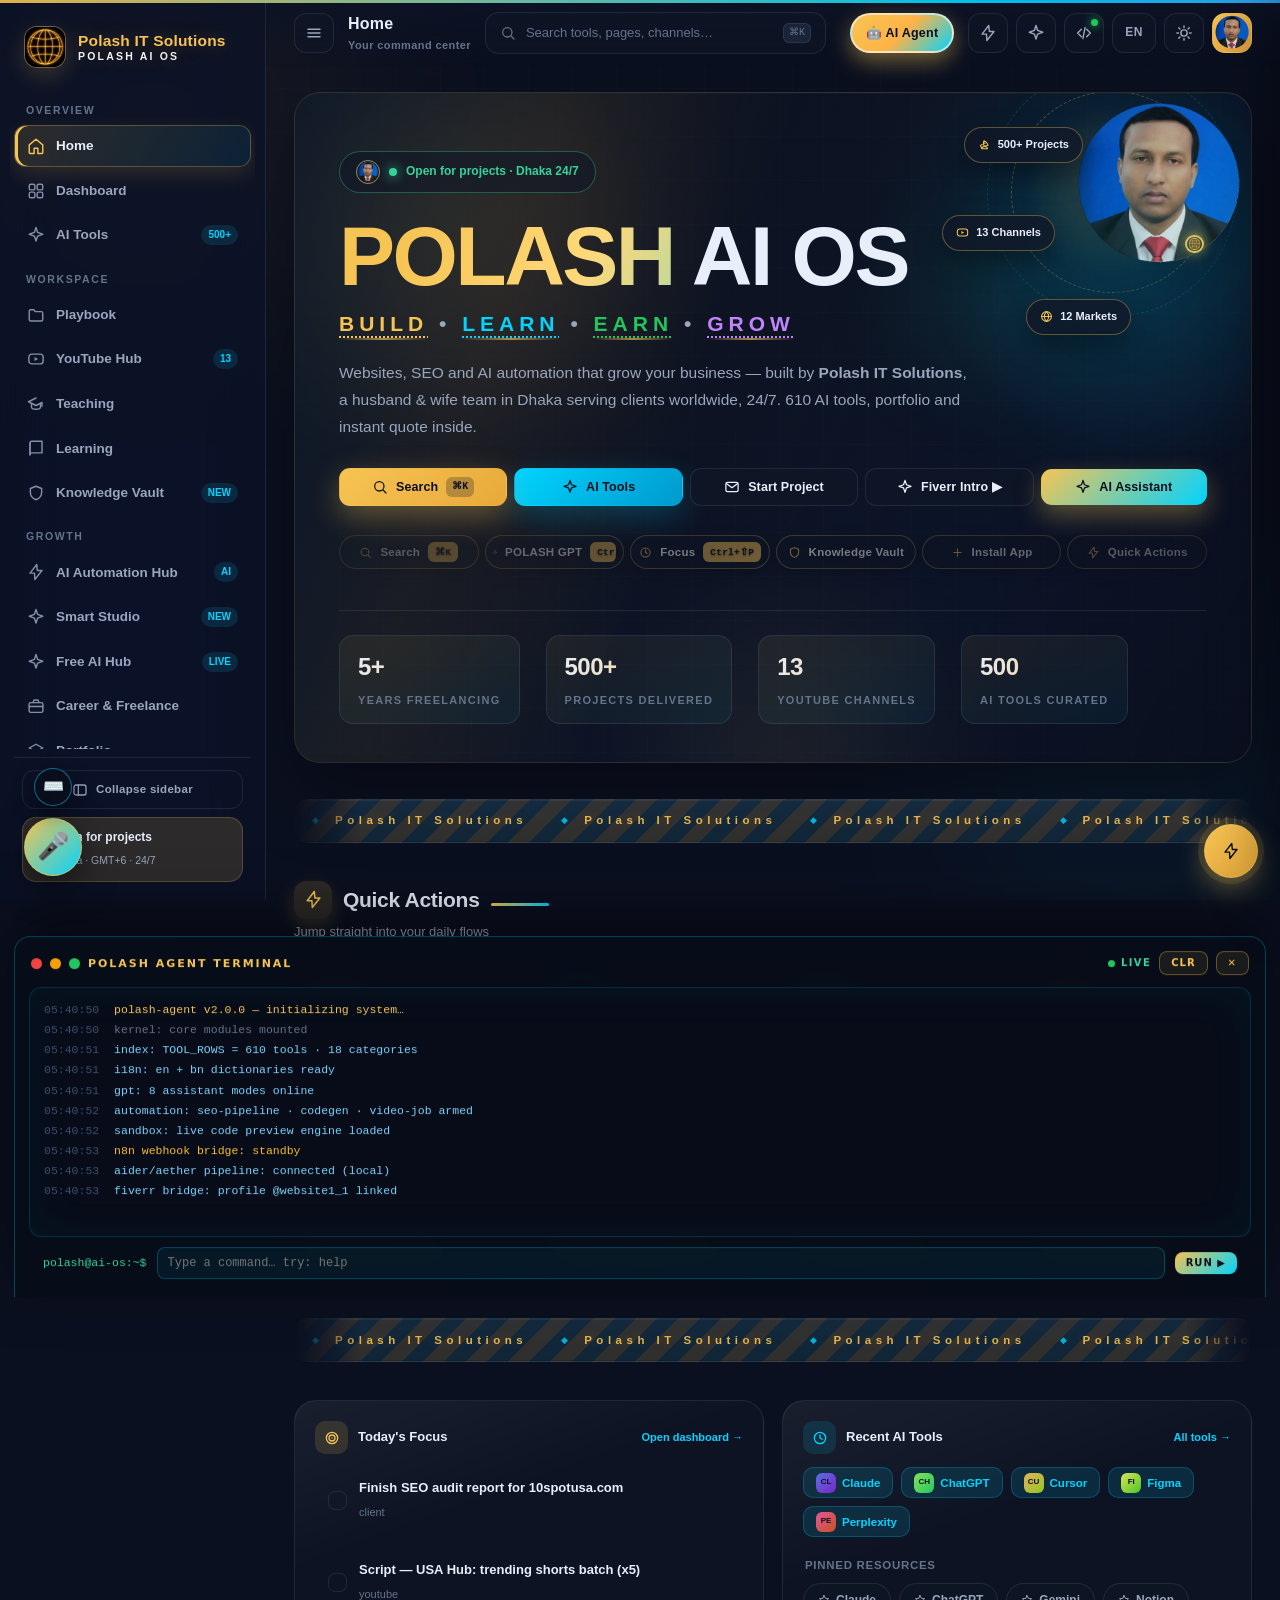
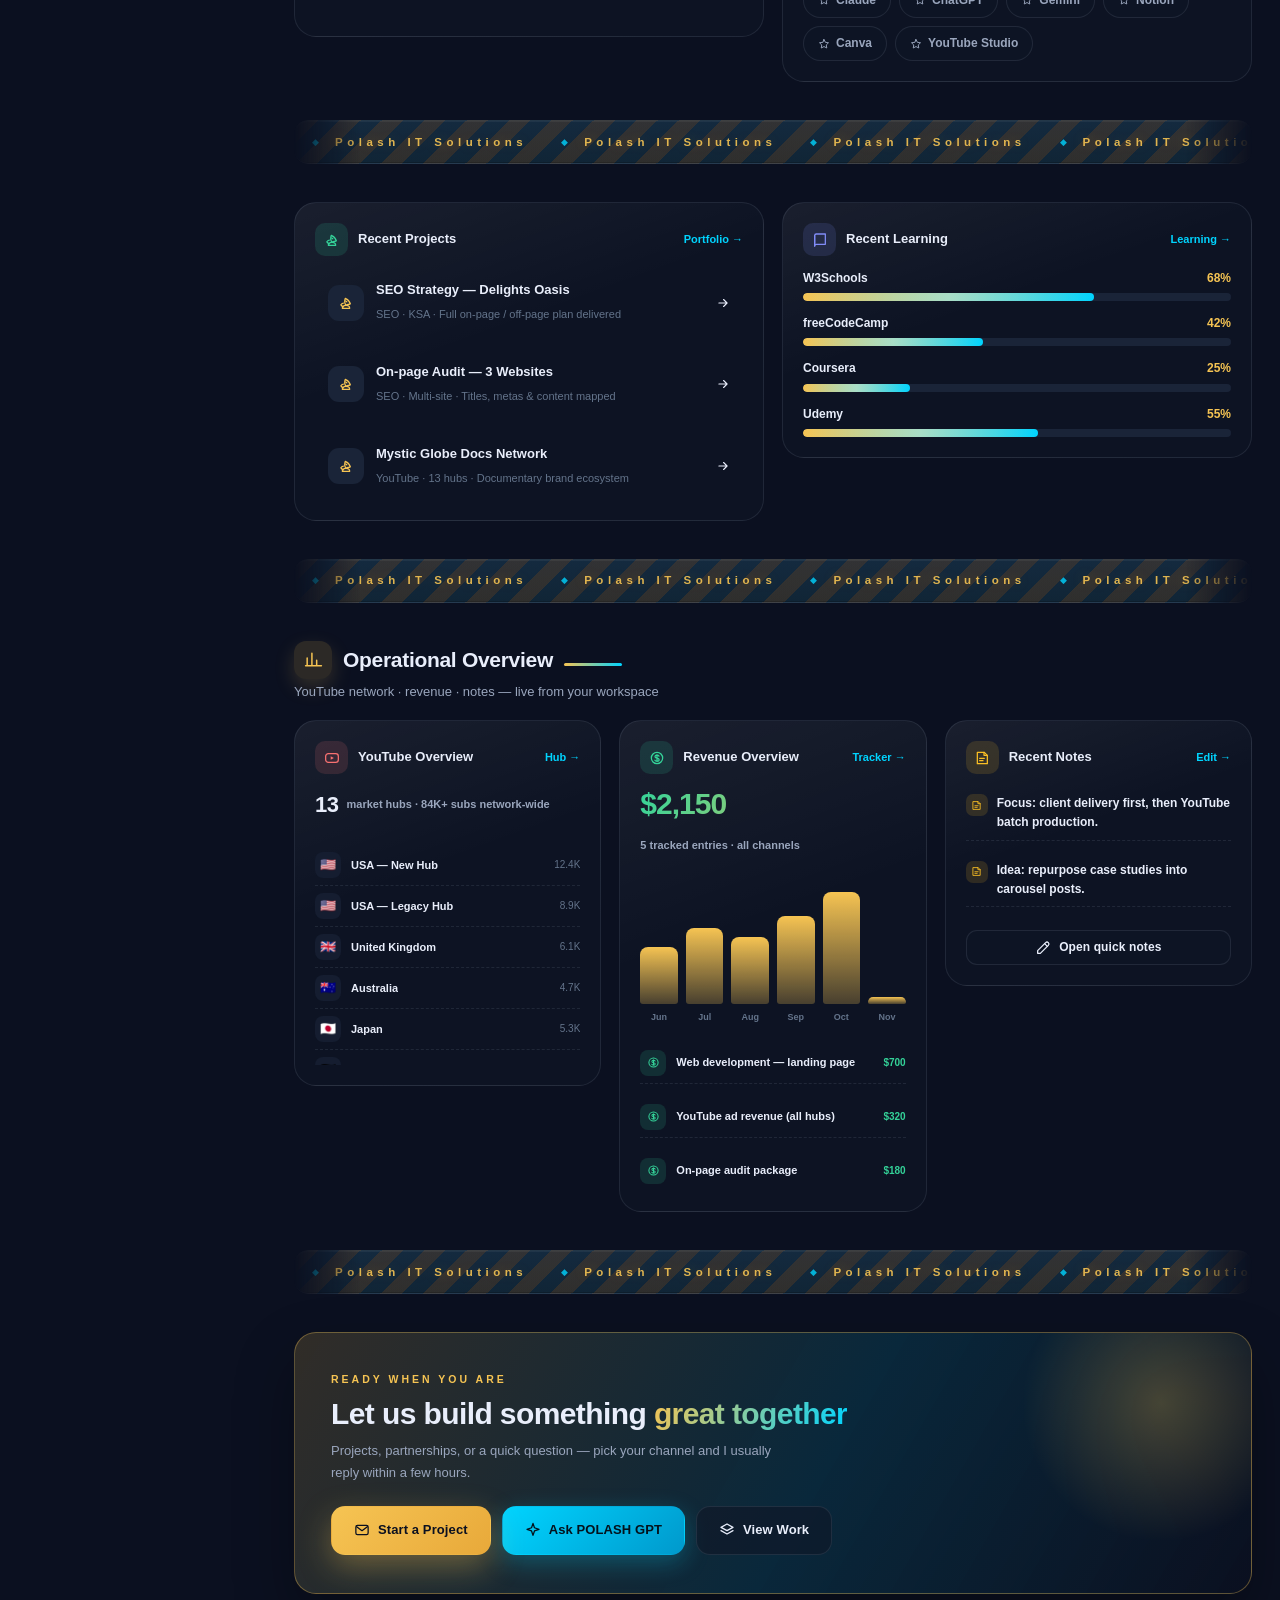
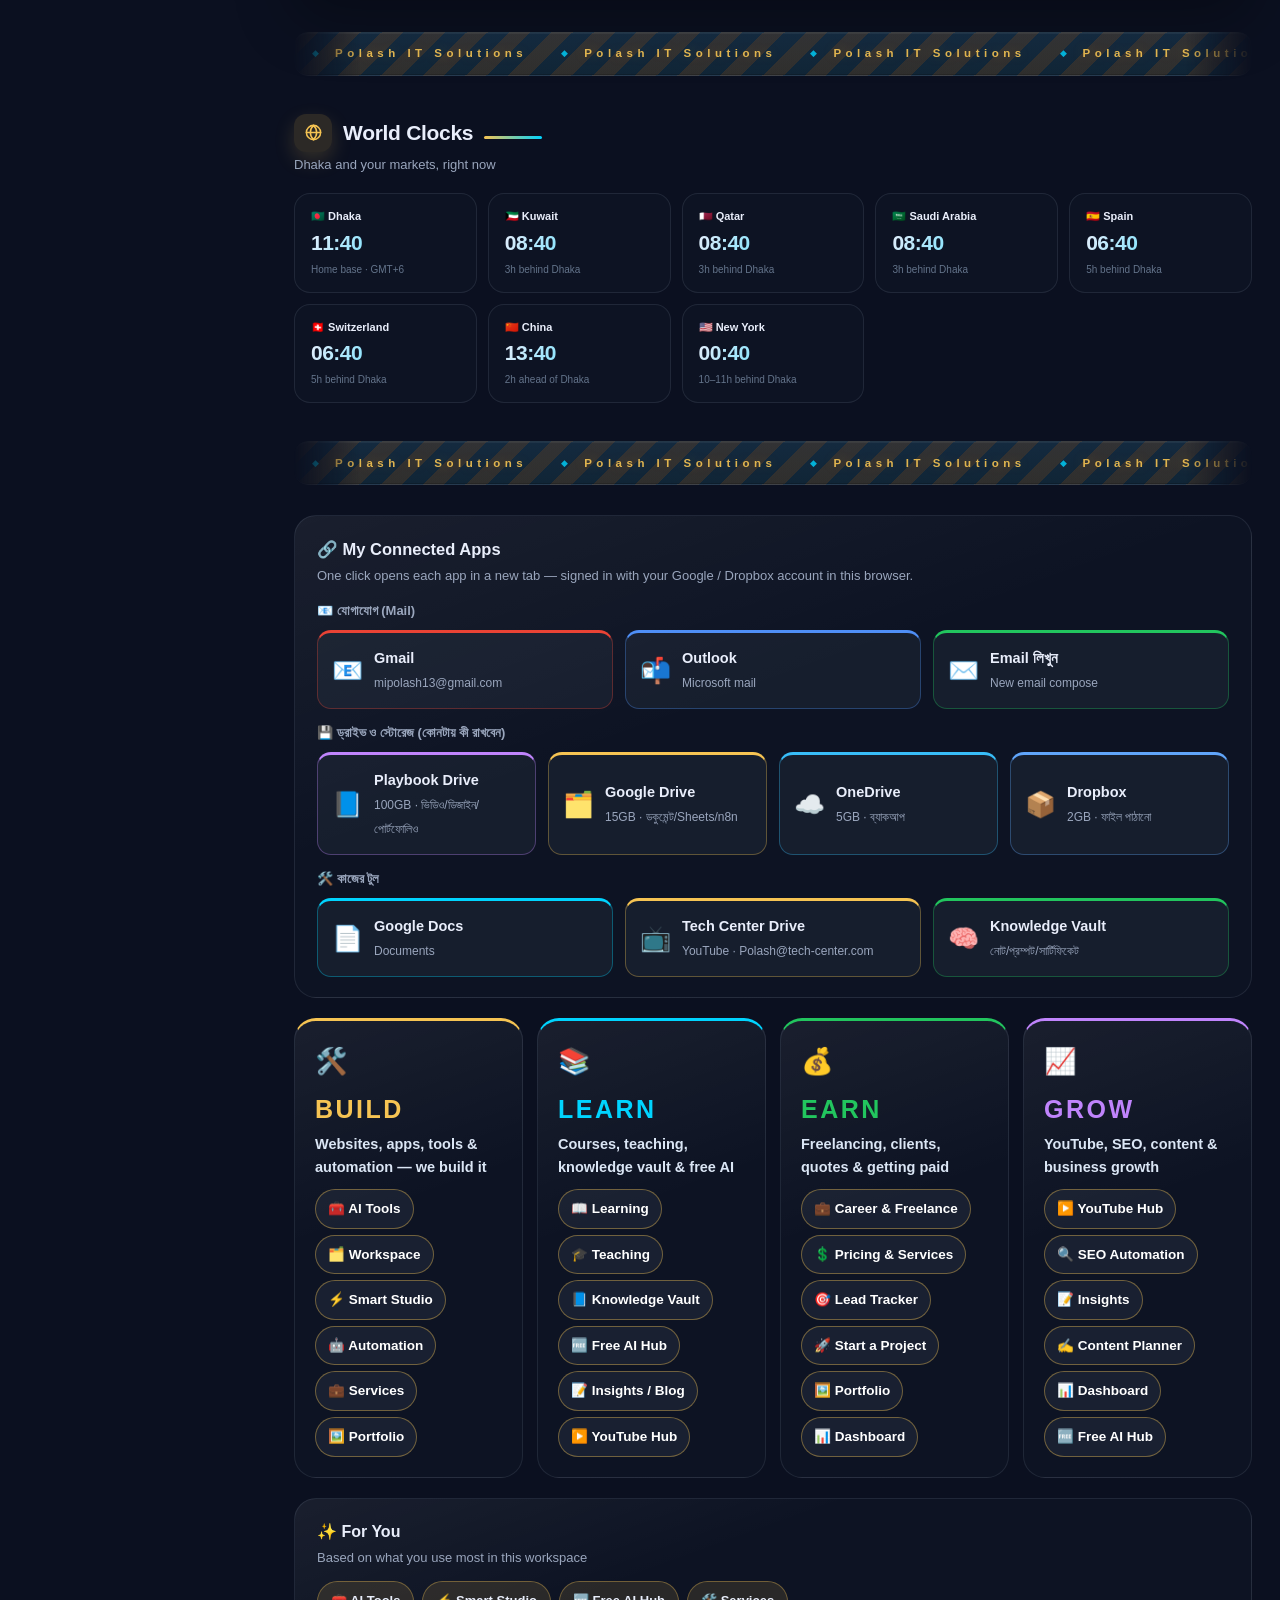
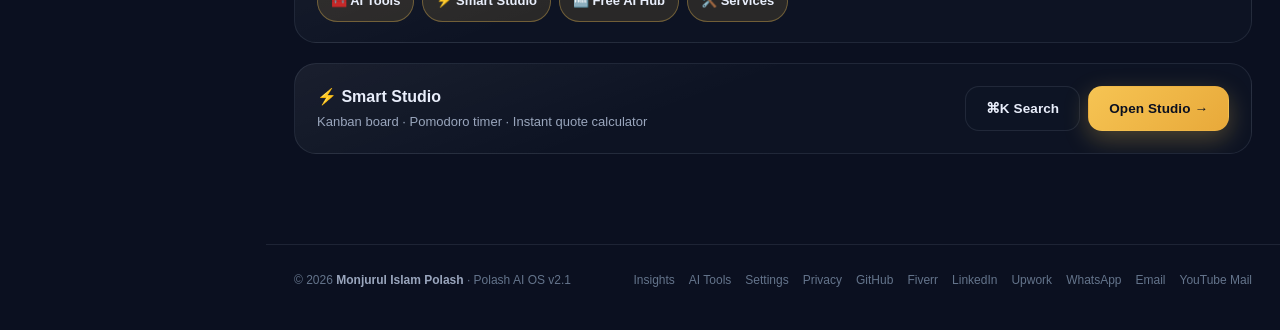
==== commit 2a5d5a4d: "My Apps organised into groups (Mail / Drives with space guide / Work tools)" ====
--- a/index.html
+++ b/index.html
@@ -13560,16 +13560,20 @@
 (function(){
 "use strict";
 function $(s){return document.querySelector(s)}
-var APPS=[
- {n:"Gmail",icon:"📧",url:"https://mail.google.com",c:"#ea4335",d:"Mail inbox"},
- {n:"Google Drive",icon:"🗂️",url:"https://drive.google.com",c:"#f6c453",d:"Files & folders"},
- {n:"Google Docs",icon:"📄",url:"https://docs.google.com",c:"#00d4ff",d:"Documents"},
- {n:"Dropbox",icon:"📦",url:"https://www.dropbox.com/home",c:"#60a5fa",d:"Cloud storage"},
- {n:"OneDrive",icon:"☁️",url:"https://onedrive.live.com",c:"#38bdf8",d:"Microsoft cloud"},
- {n:"Playbook Drive",icon:"📘",url:"https://www.playbook.com/organizations",c:"#c084fc",d:"100GB creative storage"},
- {n:"Tech Center Drive",icon:"📺",url:"https://drive.google.com",c:"#f6c453",d:"Polash@tech-center.com (YouTube)"},
- {n:"Outlook",icon:"📬",url:"https://outlook.live.com/mail/",c:"#4f8ff7",d:"Microsoft mail"},
- {n:"Email লিখুন",icon:"✉️",url:"mailto:",c:"#22c55e",d:"Write new email",internal:true}
+var GROUPS=[
+ {h:"📧 যোগাযোগ (Mail)",items:[
+  {n:"Gmail",icon:"📧",url:"https://mail.google.com",c:"#ea4335",d:"mipolash13@gmail.com"},
+  {n:"Outlook",icon:"📬",url:"https://outlook.live.com/mail/",c:"#4f8ff7",d:"Microsoft mail"},
+  {n:"Email লিখুন",icon:"✉️",url:"mailto:",c:"#22c55e",d:"New email compose",internal:true}]},
+ {h:"💾 ড্রাইভ ও স্টোরেজ (কোনটায় কী রাখবেন)",items:[
+  {n:"Playbook Drive",icon:"📘",url:"https://www.playbook.com/organizations",c:"#c084fc",d:"100GB · ভিডিও/ডিজাইন/পোর্টফোলিও"},
+  {n:"Google Drive",icon:"🗂️",url:"https://drive.google.com",c:"#f6c453",d:"15GB · ডকুমেন্ট/Sheets/n8n"},
+  {n:"OneDrive",icon:"☁️",url:"https://onedrive.live.com",c:"#38bdf8",d:"5GB · ব্যাকআপ"},
+  {n:"Dropbox",icon:"📦",url:"https://www.dropbox.com/home",c:"#60a5fa",d:"2GB · ফাইল পাঠানো"}]},
+ {h:"🛠️ কাজের টুল",items:[
+  {n:"Google Docs",icon:"📄",url:"https://docs.google.com",c:"#00d4ff",d:"Documents"},
+  {n:"Tech Center Drive",icon:"📺",url:"https://drive.google.com",c:"#f6c453",d:"YouTube · Polash@tech-center.com"},
+  {n:"Knowledge Vault",icon:"🧠",url:"#playbook",c:"#22c55e",d:"নোট/প্রম্পট/সার্টিফিকেট",internal:true}]}
 ];
 function build(){
   var r=((location.hash||"#home").slice(1).split("?")[0].split("/")[0]||"home");
@@ -13578,9 +13582,9 @@
   var d=document.createElement("div"); d.id="myApps";
   d.innerHTML='<div class="card" style="margin-top:20px;padding:20px 22px"><b style="font-size:16.5px">🔗 My Connected Apps</b>'
    +'<div style="color:var(--text-2,#9fb0c9);font-size:13px;margin:4px 0 14px">One click opens each app in a new tab — signed in with your Google / Dropbox account in this browser.</div>'
-   +'<div style="display:grid;grid-template-columns:repeat(auto-fit,minmax(150px,1fr));gap:12px">'
-   +APPS.map(function(a){return '<a href="'+a.url+'" '+(a.internal?'':'target="_blank" rel="noopener"')+' style="text-decoration:none;display:flex;align-items:center;gap:11px;padding:14px;border-radius:14px;background:rgba(148,163,184,.07);border:1px solid '+a.c+'55;border-top:3px solid '+a.c+';color:var(--text,#f4f7ff)"><span style="font-size:25px">'+a.icon+'</span><span><b style="font-size:14.5px;display:block">'+a.n+'</b><span style="font-size:12px;color:var(--text-2,#9fb0c9)">'+a.d+'</span></span></a>'}).join("")
-   +'</div></div>';
+   +GROUPS.map(function(g){return '<div style="font-size:13px;font-weight:800;color:var(--text-2,#9fb0c9);margin:14px 0 8px">'+g.h+'</div><div style="display:grid;grid-template-columns:repeat(auto-fit,minmax(150px,1fr));gap:12px">'
+   +g.items.map(function(a){return '<a href="'+a.url+'" '+(a.internal?'':'target="_blank" rel="noopener"')+' style="text-decoration:none;display:flex;align-items:center;gap:11px;padding:14px;border-radius:14px;background:rgba(148,163,184,.07);border:1px solid '+a.c+'55;border-top:3px solid '+a.c+';color:var(--text,#f4f7ff)"><span style="font-size:25px">'+a.icon+'</span><span><b style="font-size:14.5px;display:block">'+a.n+'</b><span style="font-size:12px;color:var(--text-2,#9fb0c9)">'+a.d+'</span></span></a>'}).join("")+'</div>'}).join("")
+   +'</div>';
   var hero=v.querySelector(".home-glow")||v.firstElementChild;
   if(hero&&hero.parentNode)hero.parentNode.insertBefore(d,hero.nextSibling); else v.appendChild(d);
 }
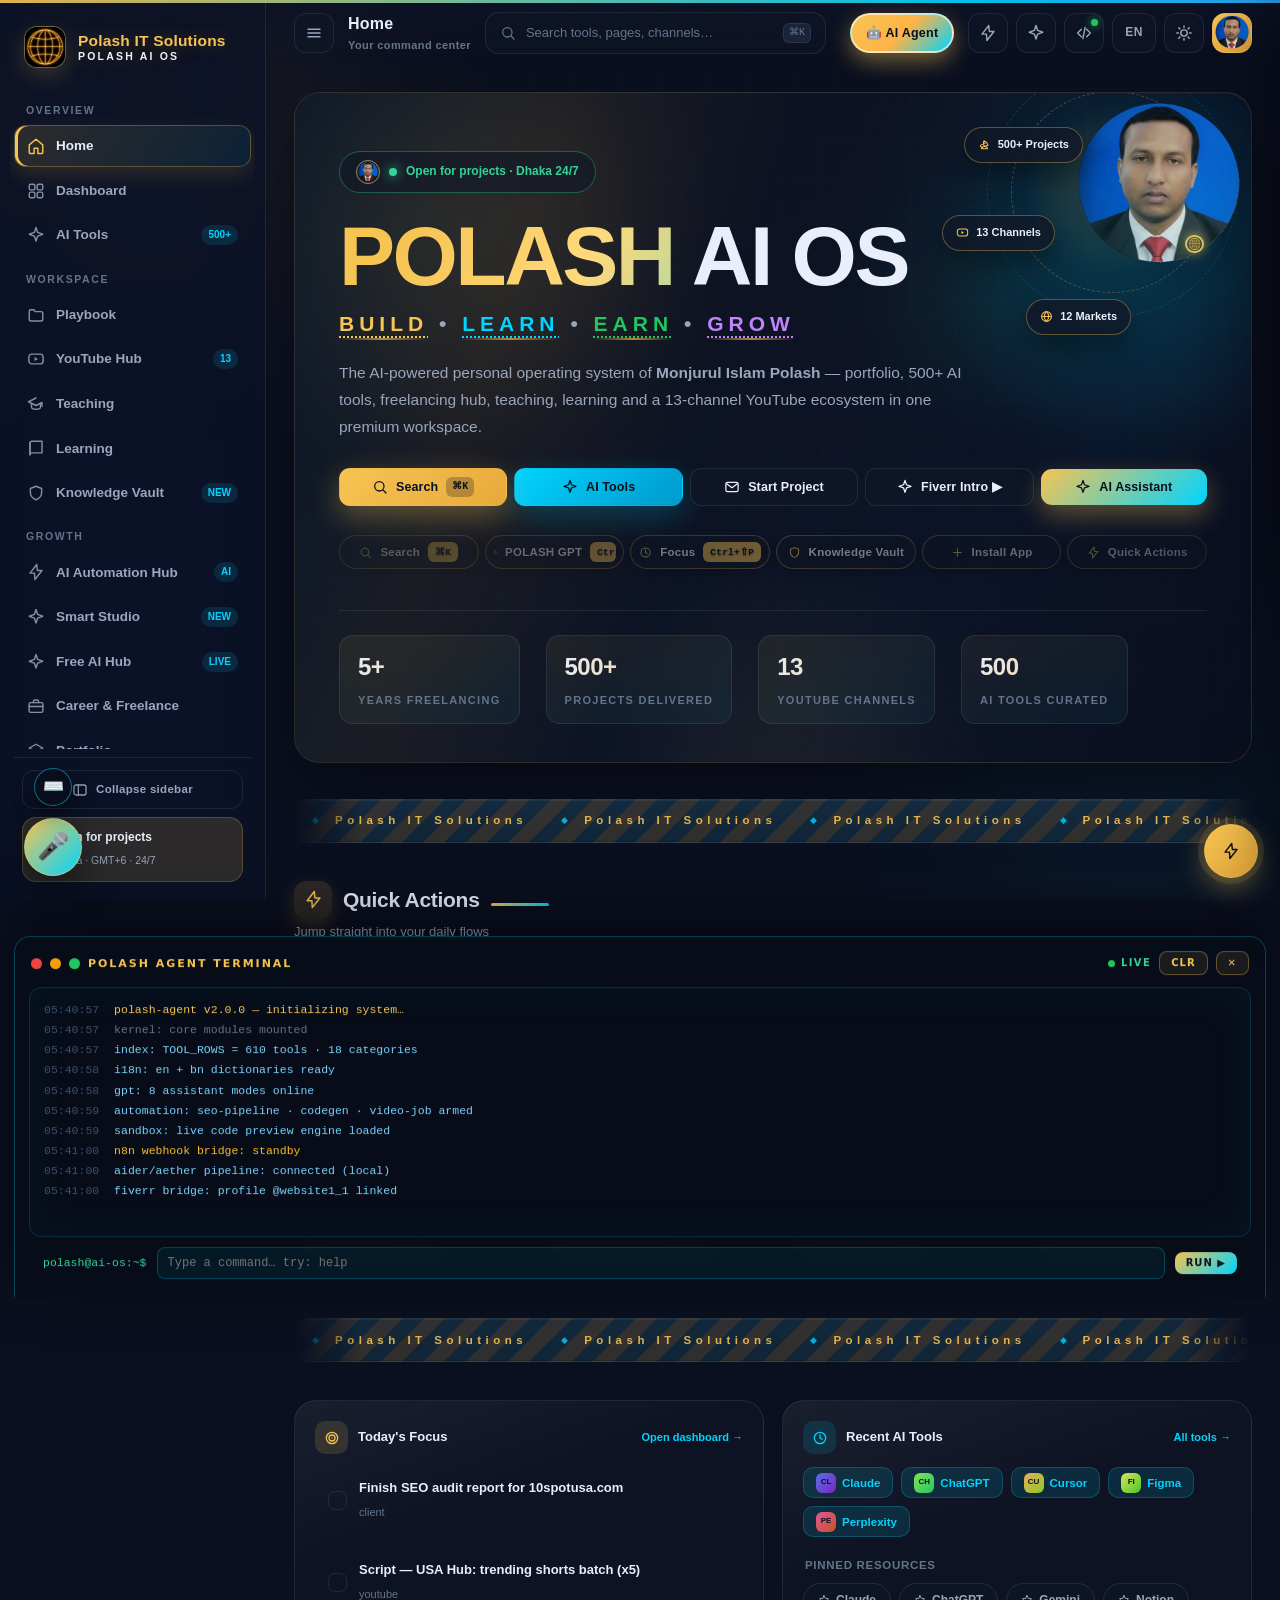
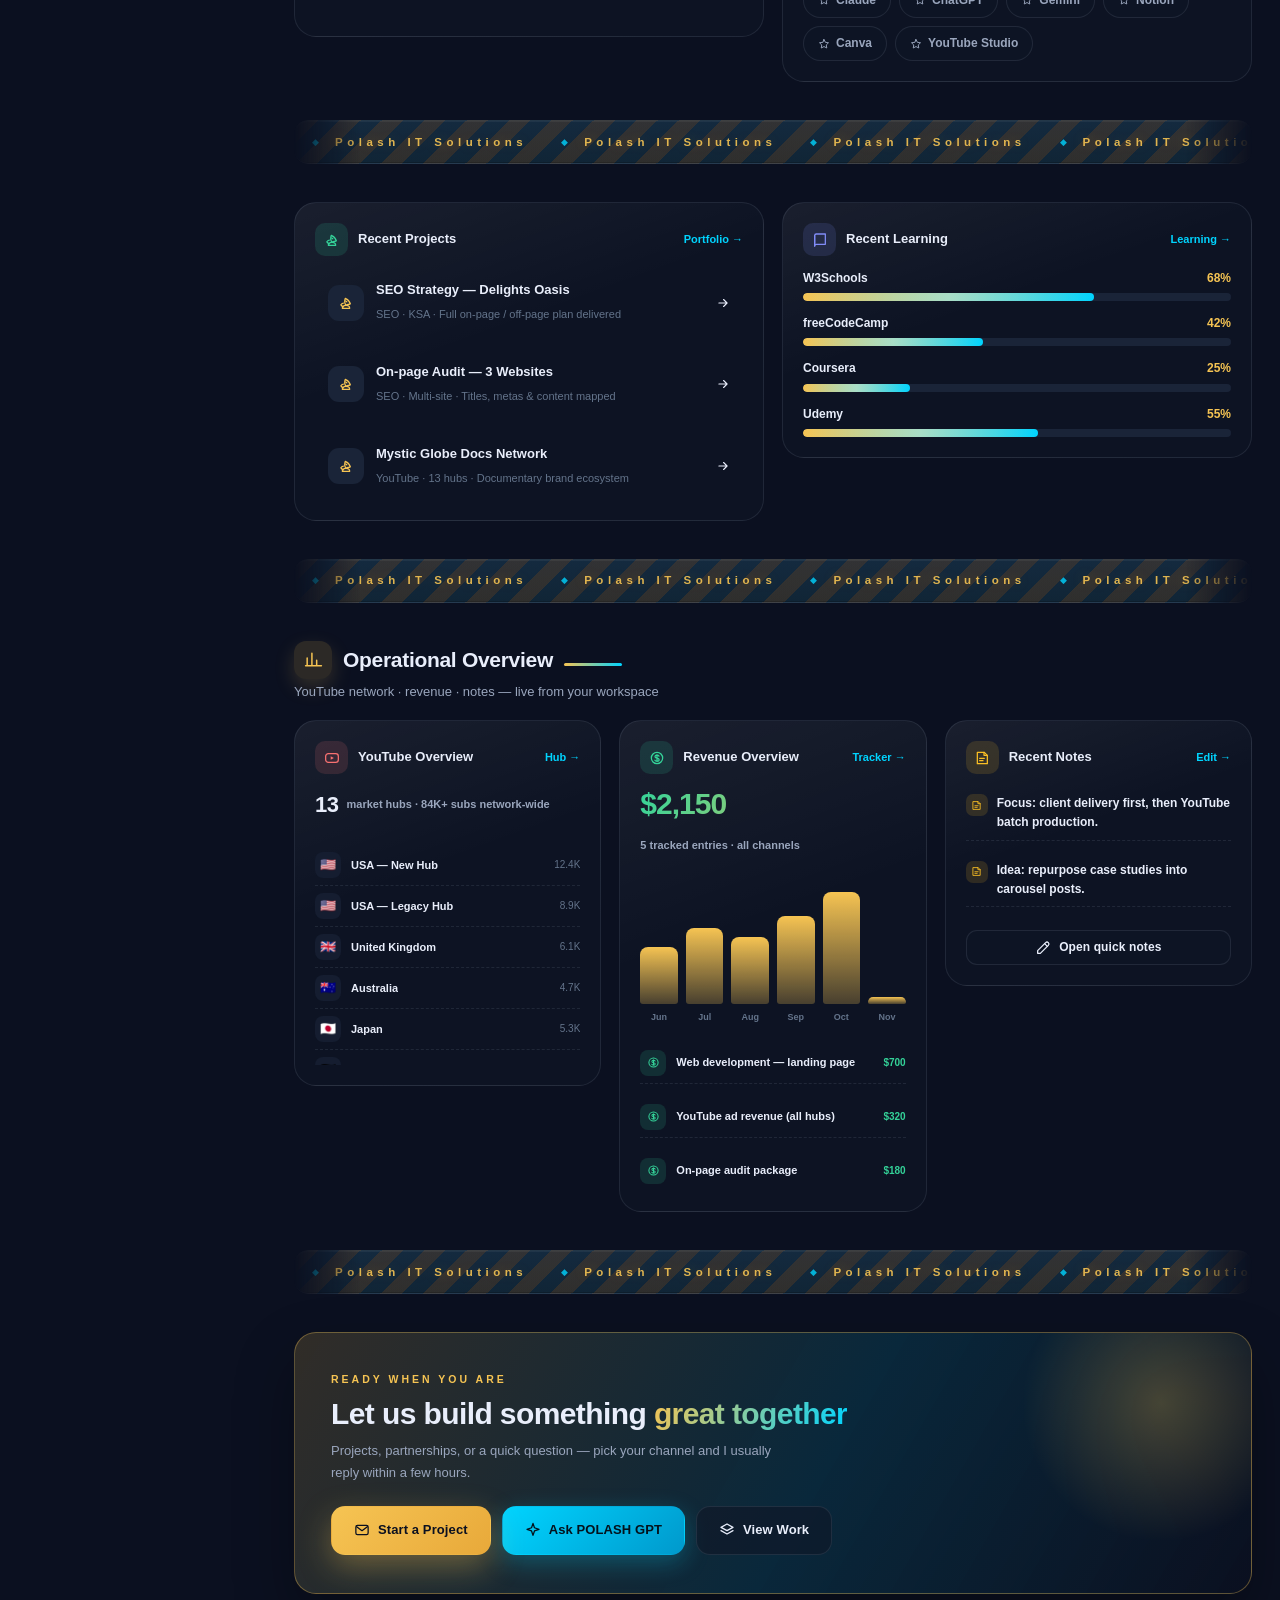
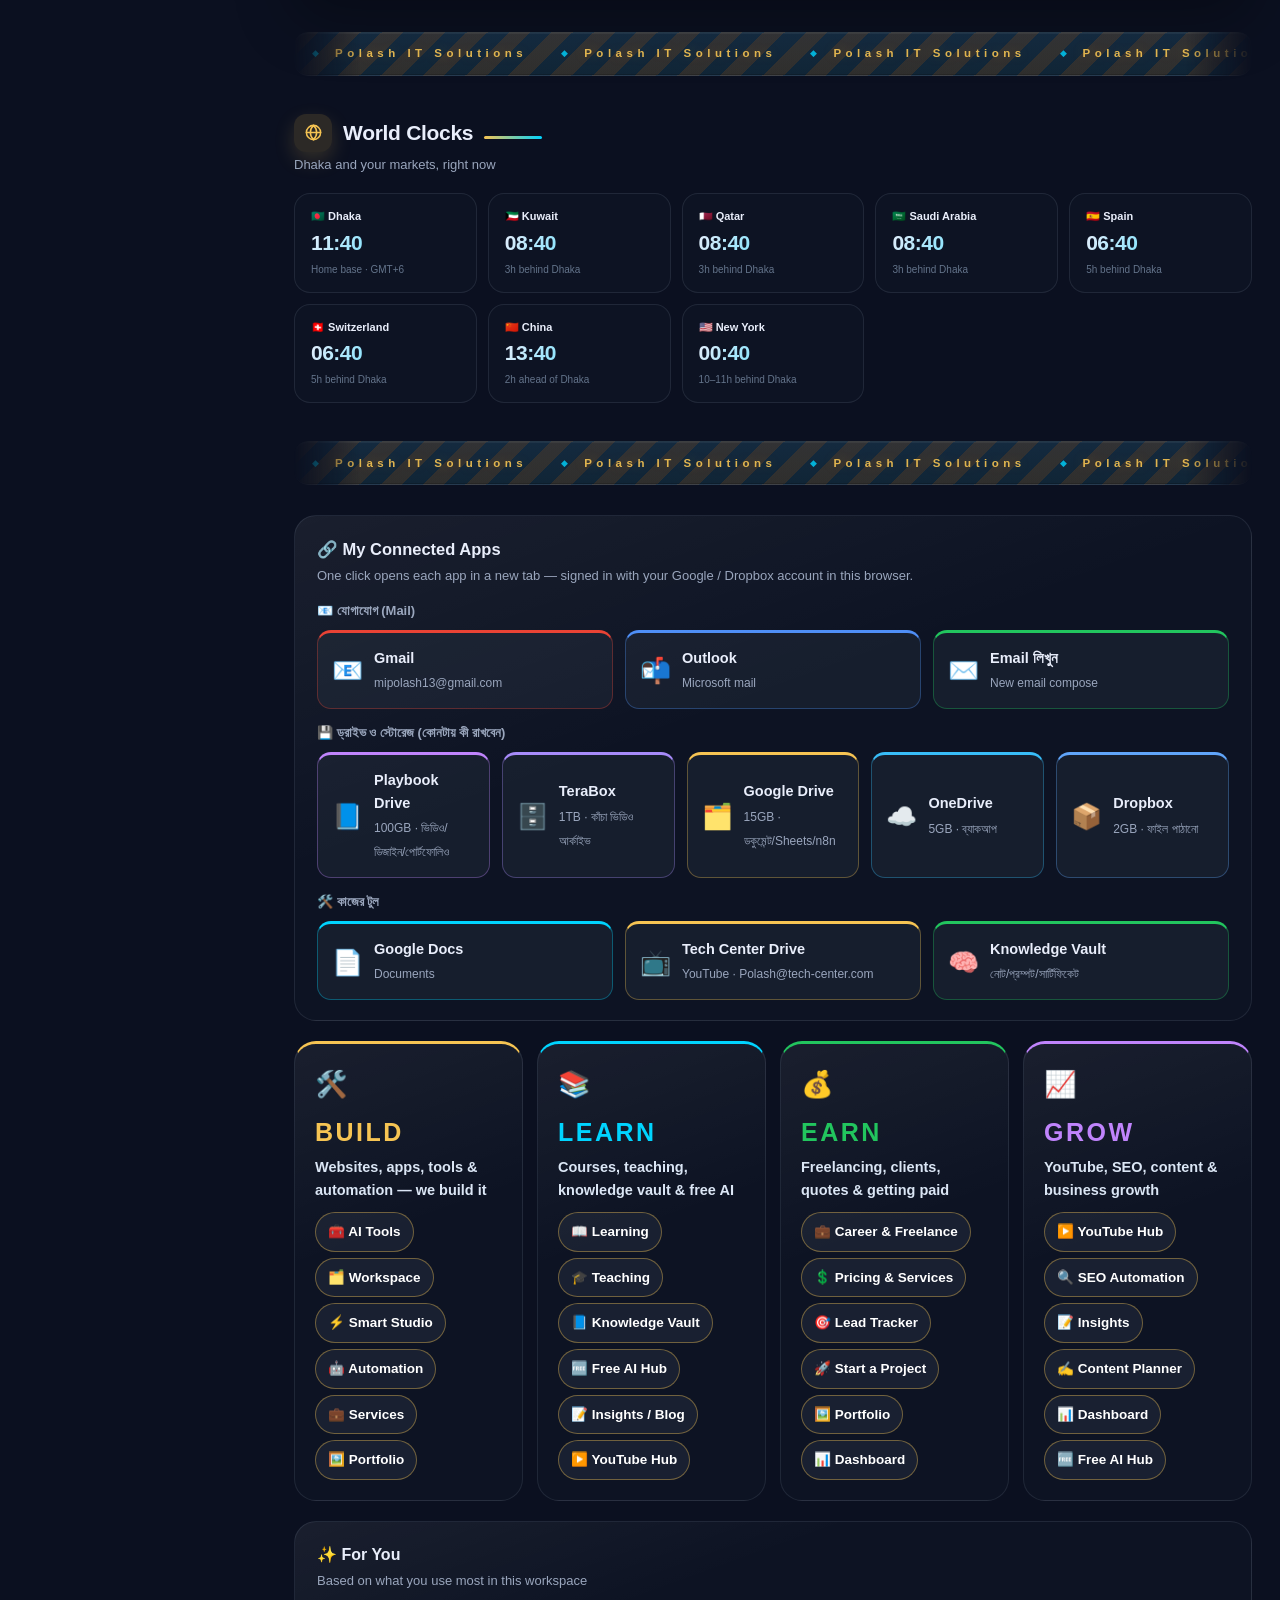
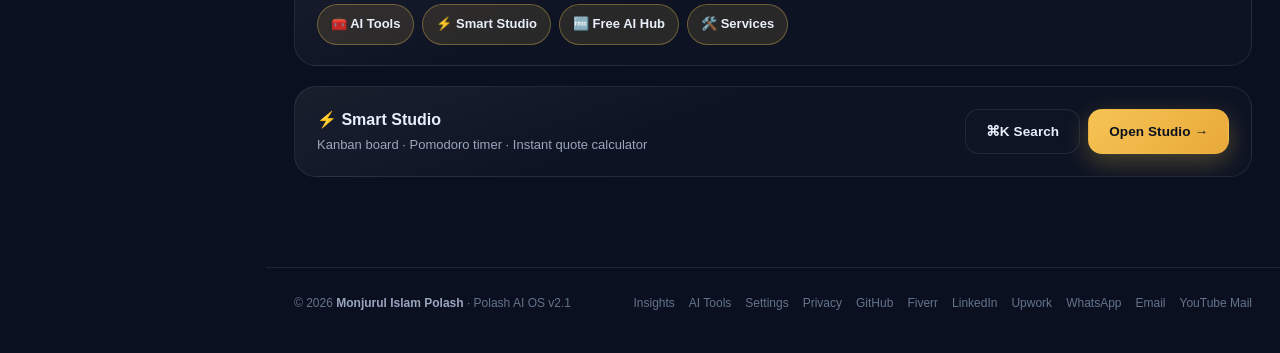
==== commit 7344991e: "My Apps: add TeraBox (1TB raw video archive) to drives group" ====
--- a/index.html
+++ b/index.html
@@ -13567,6 +13567,7 @@
   {n:"Email লিখুন",icon:"✉️",url:"mailto:",c:"#22c55e",d:"New email compose",internal:true}]},
  {h:"💾 ড্রাইভ ও স্টোরেজ (কোনটায় কী রাখবেন)",items:[
   {n:"Playbook Drive",icon:"📘",url:"https://www.playbook.com/organizations",c:"#c084fc",d:"100GB · ভিডিও/ডিজাইন/পোর্টফোলিও"},
+  {n:"TeraBox",icon:"🗄️",url:"https://www.terabox.com",c:"#a78bfa",d:"1TB · কাঁচা ভিডিও আর্কাইভ"},
   {n:"Google Drive",icon:"🗂️",url:"https://drive.google.com",c:"#f6c453",d:"15GB · ডকুমেন্ট/Sheets/n8n"},
   {n:"OneDrive",icon:"☁️",url:"https://onedrive.live.com",c:"#38bdf8",d:"5GB · ব্যাকআপ"},
   {n:"Dropbox",icon:"📦",url:"https://www.dropbox.com/home",c:"#60a5fa",d:"2GB · ফাইল পাঠানো"}]},
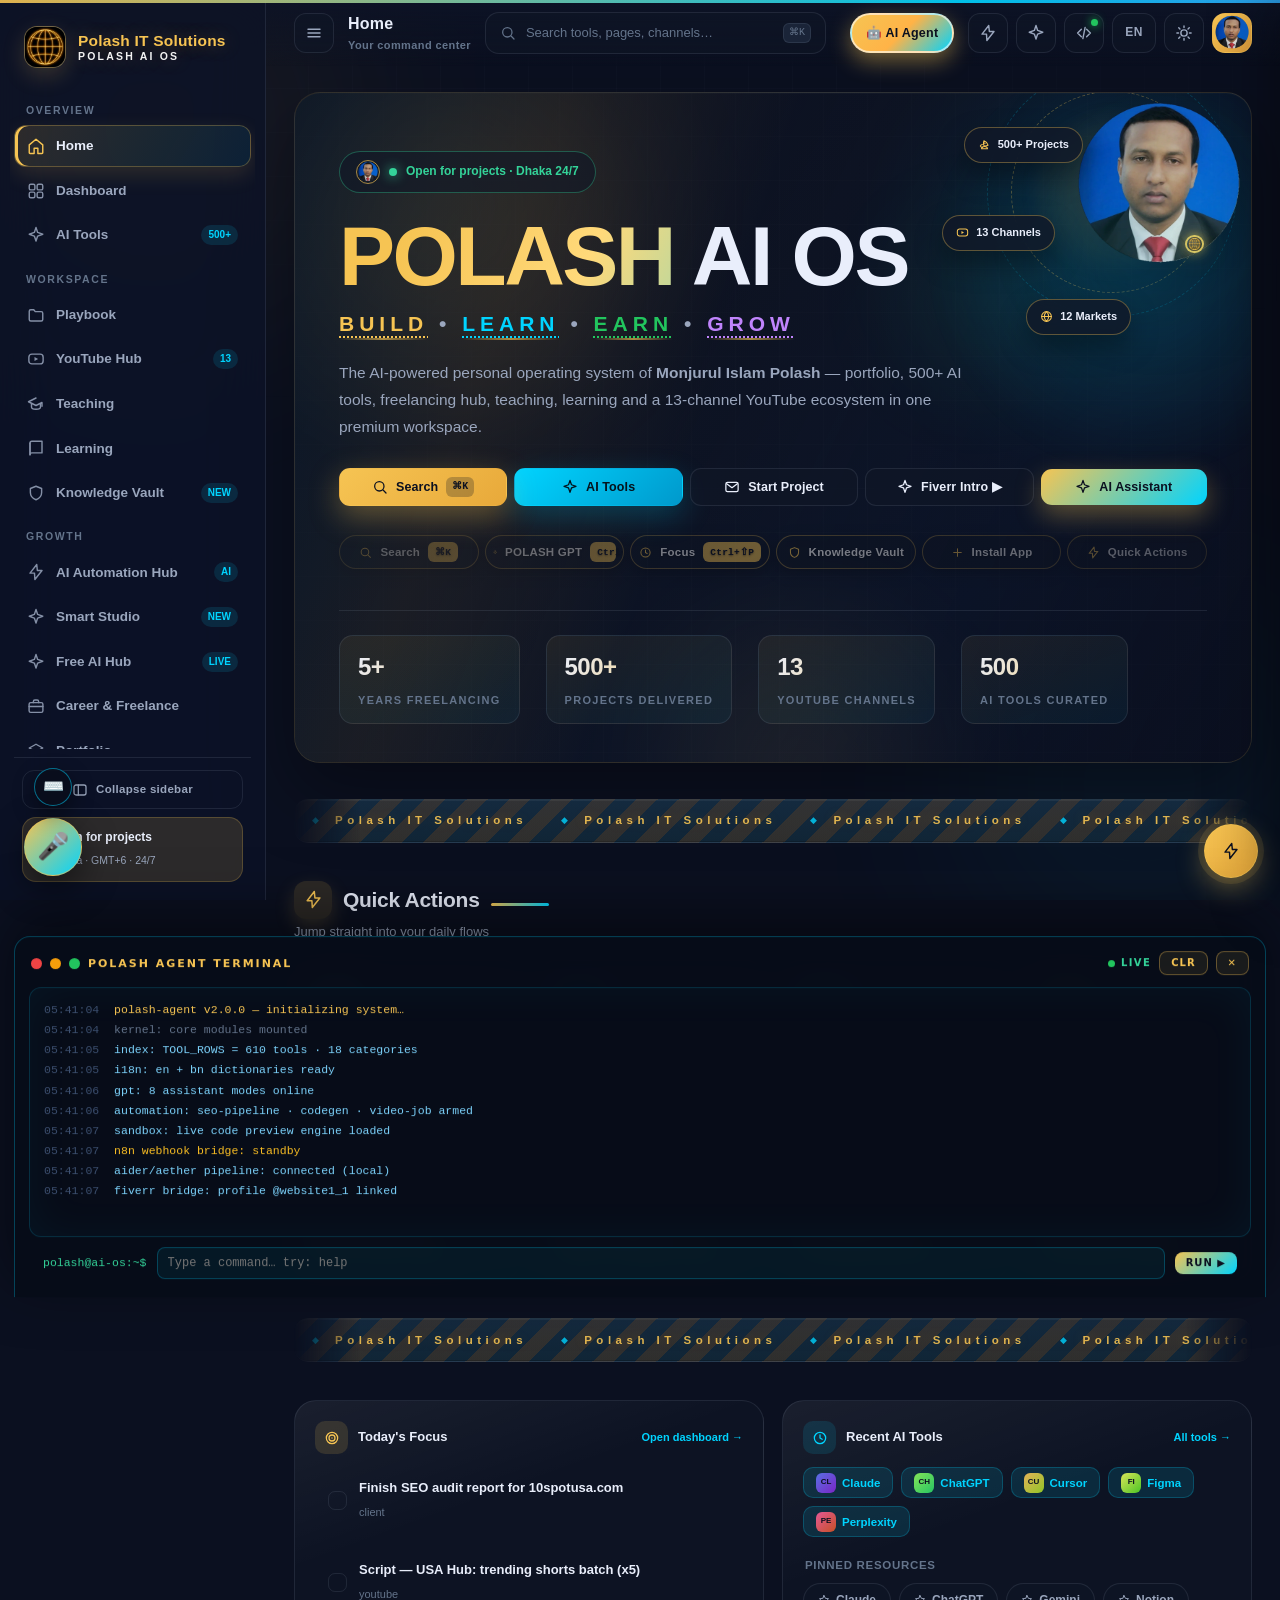
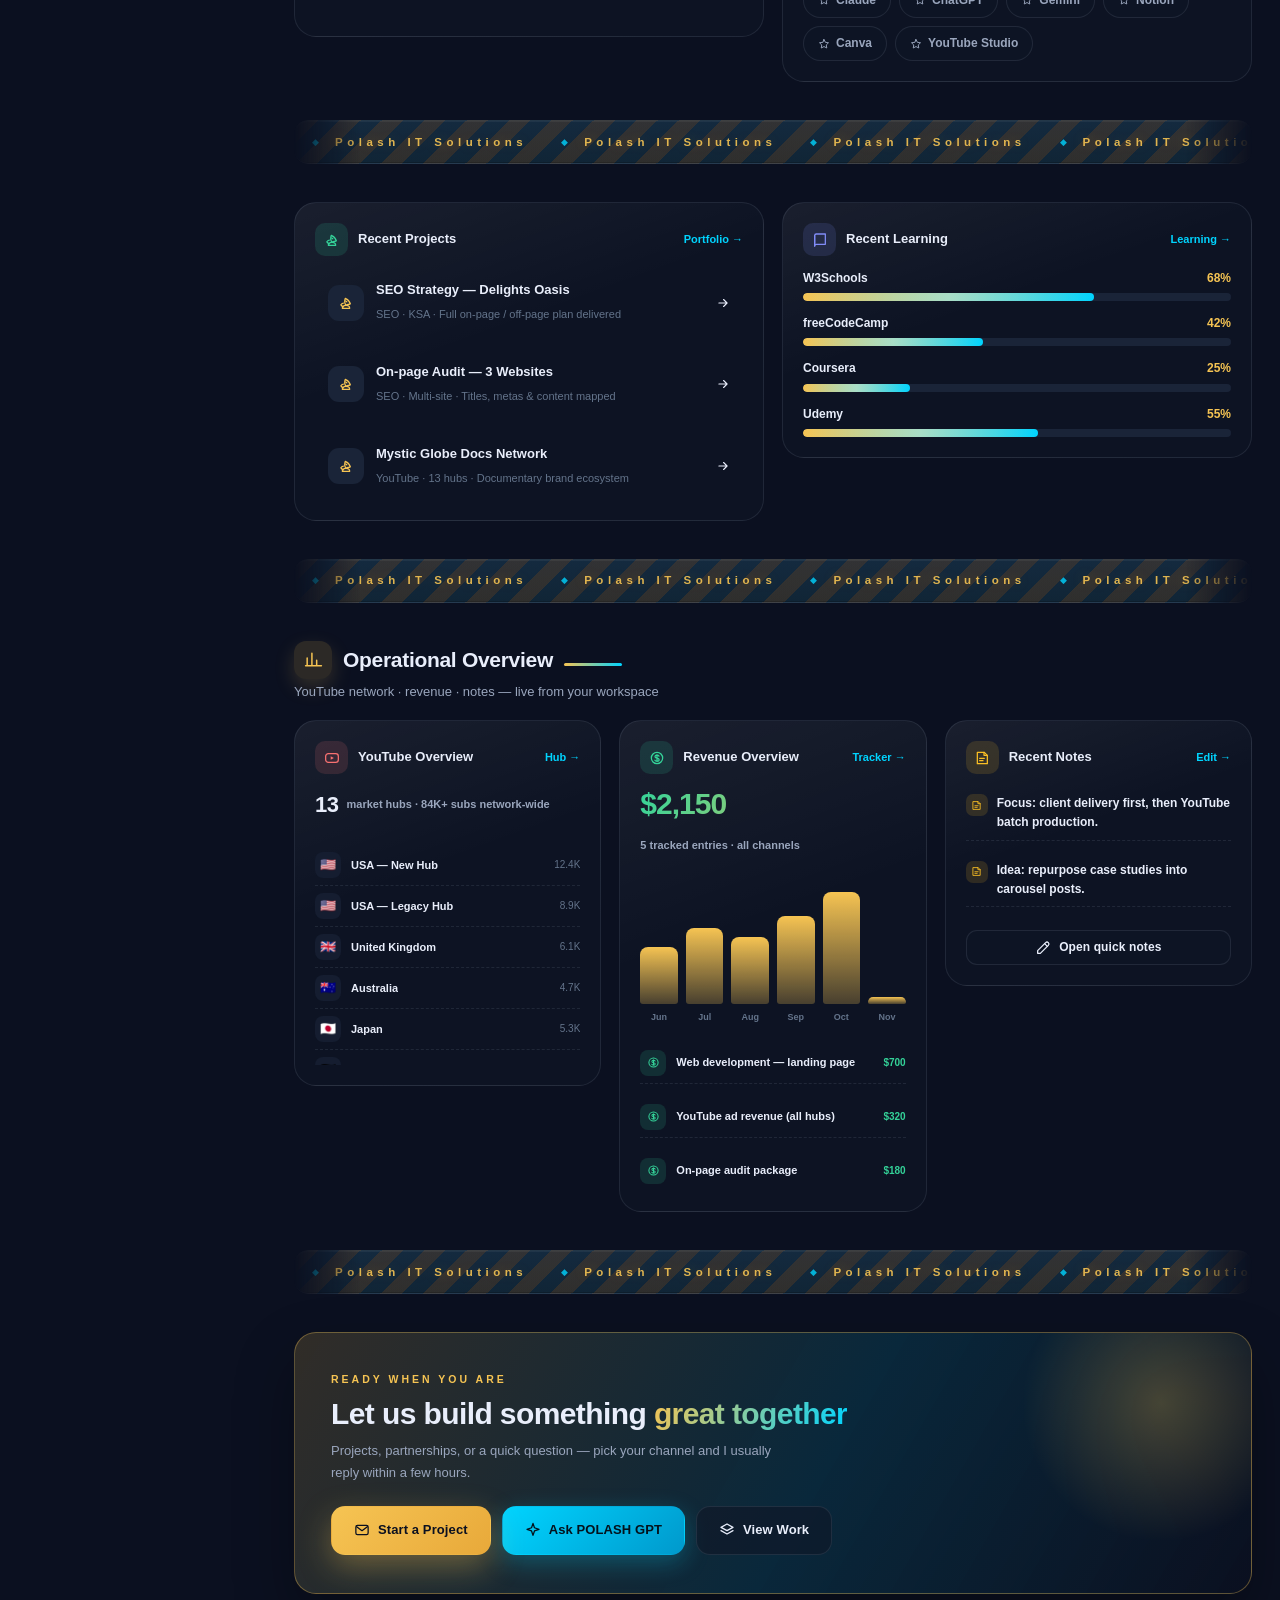
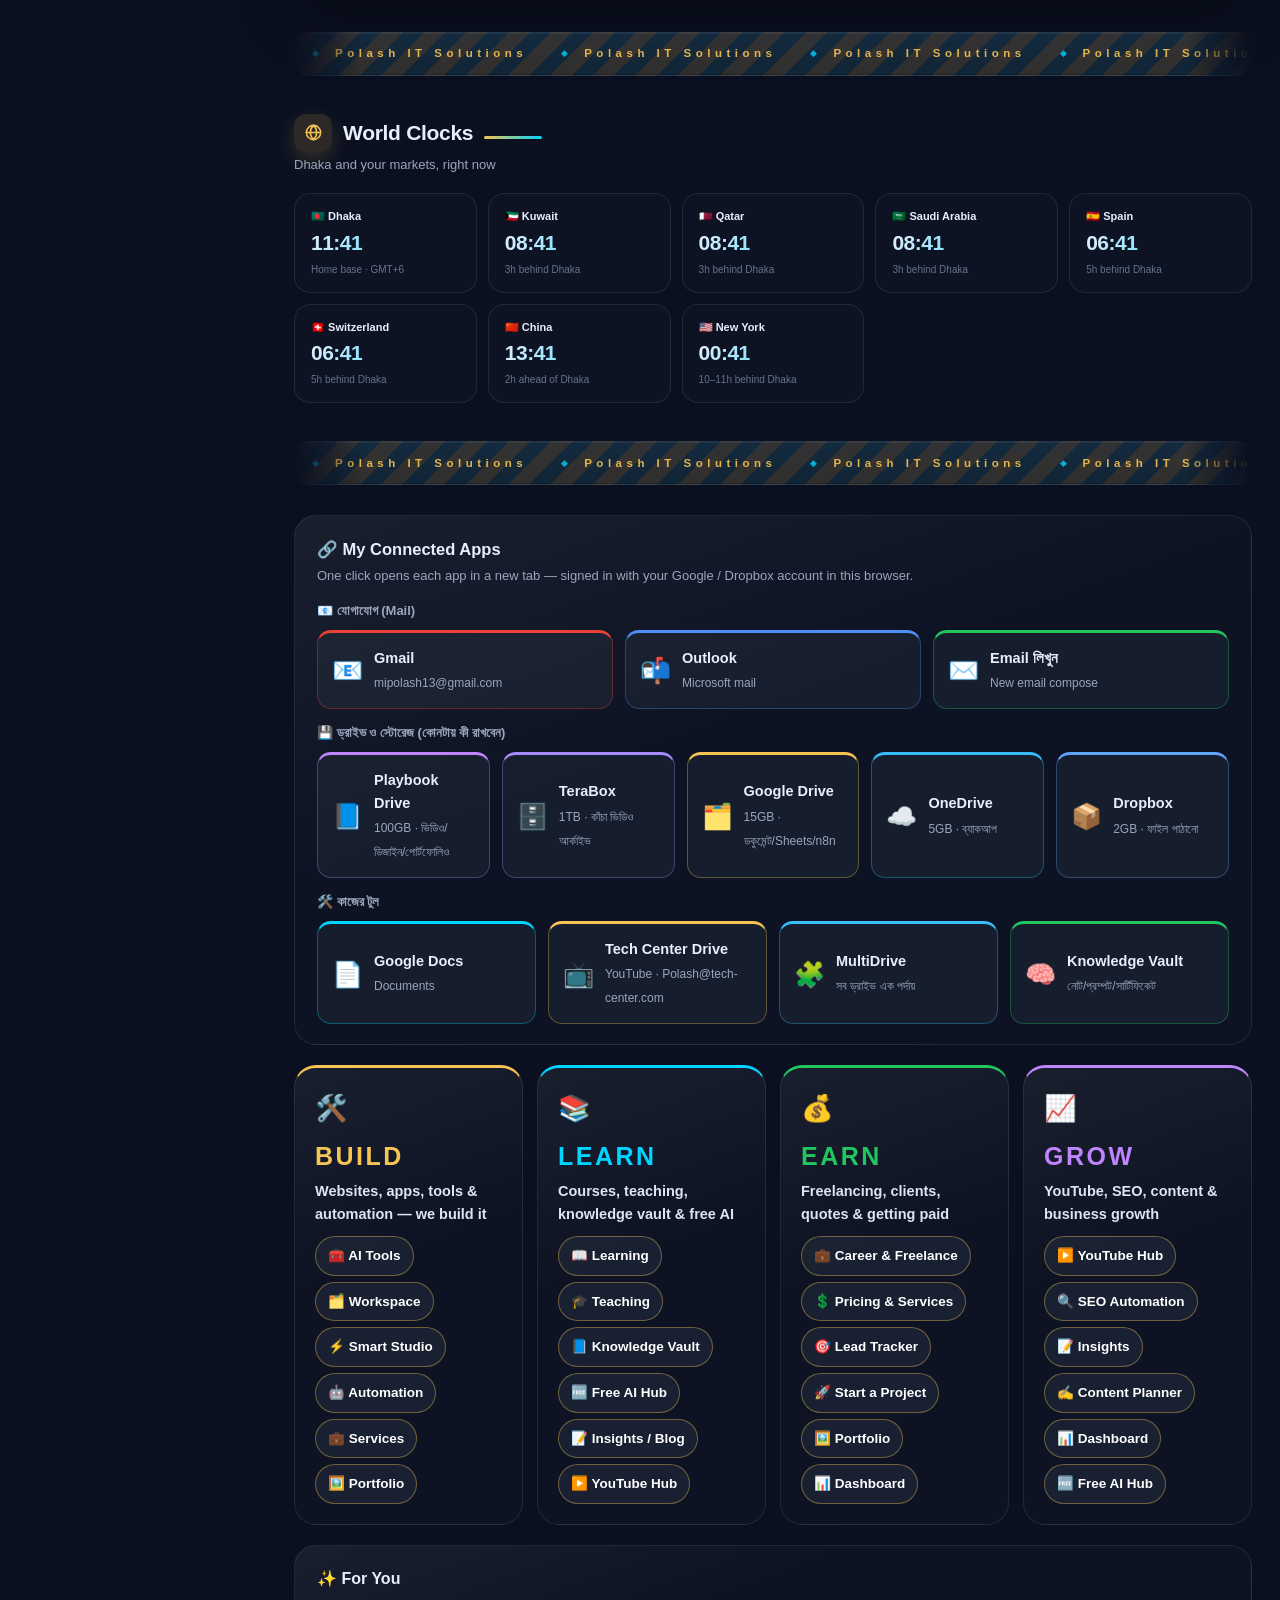
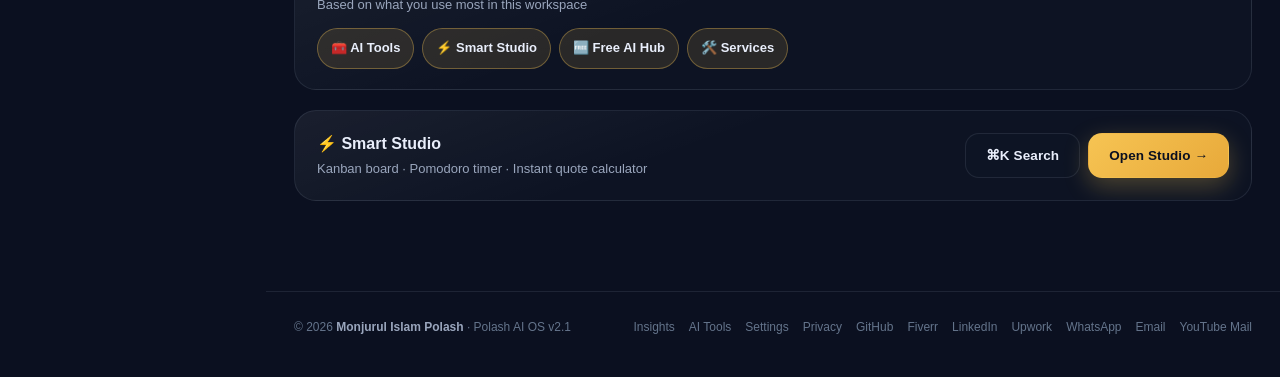
==== commit c1ff3eeb: "My Apps: add MultiDrive (all cloud drives in one workspace)" ====
--- a/index.html
+++ b/index.html
@@ -13574,6 +13574,7 @@
  {h:"🛠️ কাজের টুল",items:[
   {n:"Google Docs",icon:"📄",url:"https://docs.google.com",c:"#00d4ff",d:"Documents"},
   {n:"Tech Center Drive",icon:"📺",url:"https://drive.google.com",c:"#f6c453",d:"YouTube · Polash@tech-center.com"},
+  {n:"MultiDrive",icon:"🧩",url:"https://multidrive.cloud",c:"#38bdf8",d:"সব ড্রাইভ এক পর্দায়"},
   {n:"Knowledge Vault",icon:"🧠",url:"#playbook",c:"#22c55e",d:"নোট/প্রম্পট/সার্টিফিকেট",internal:true}]}
 ];
 function build(){
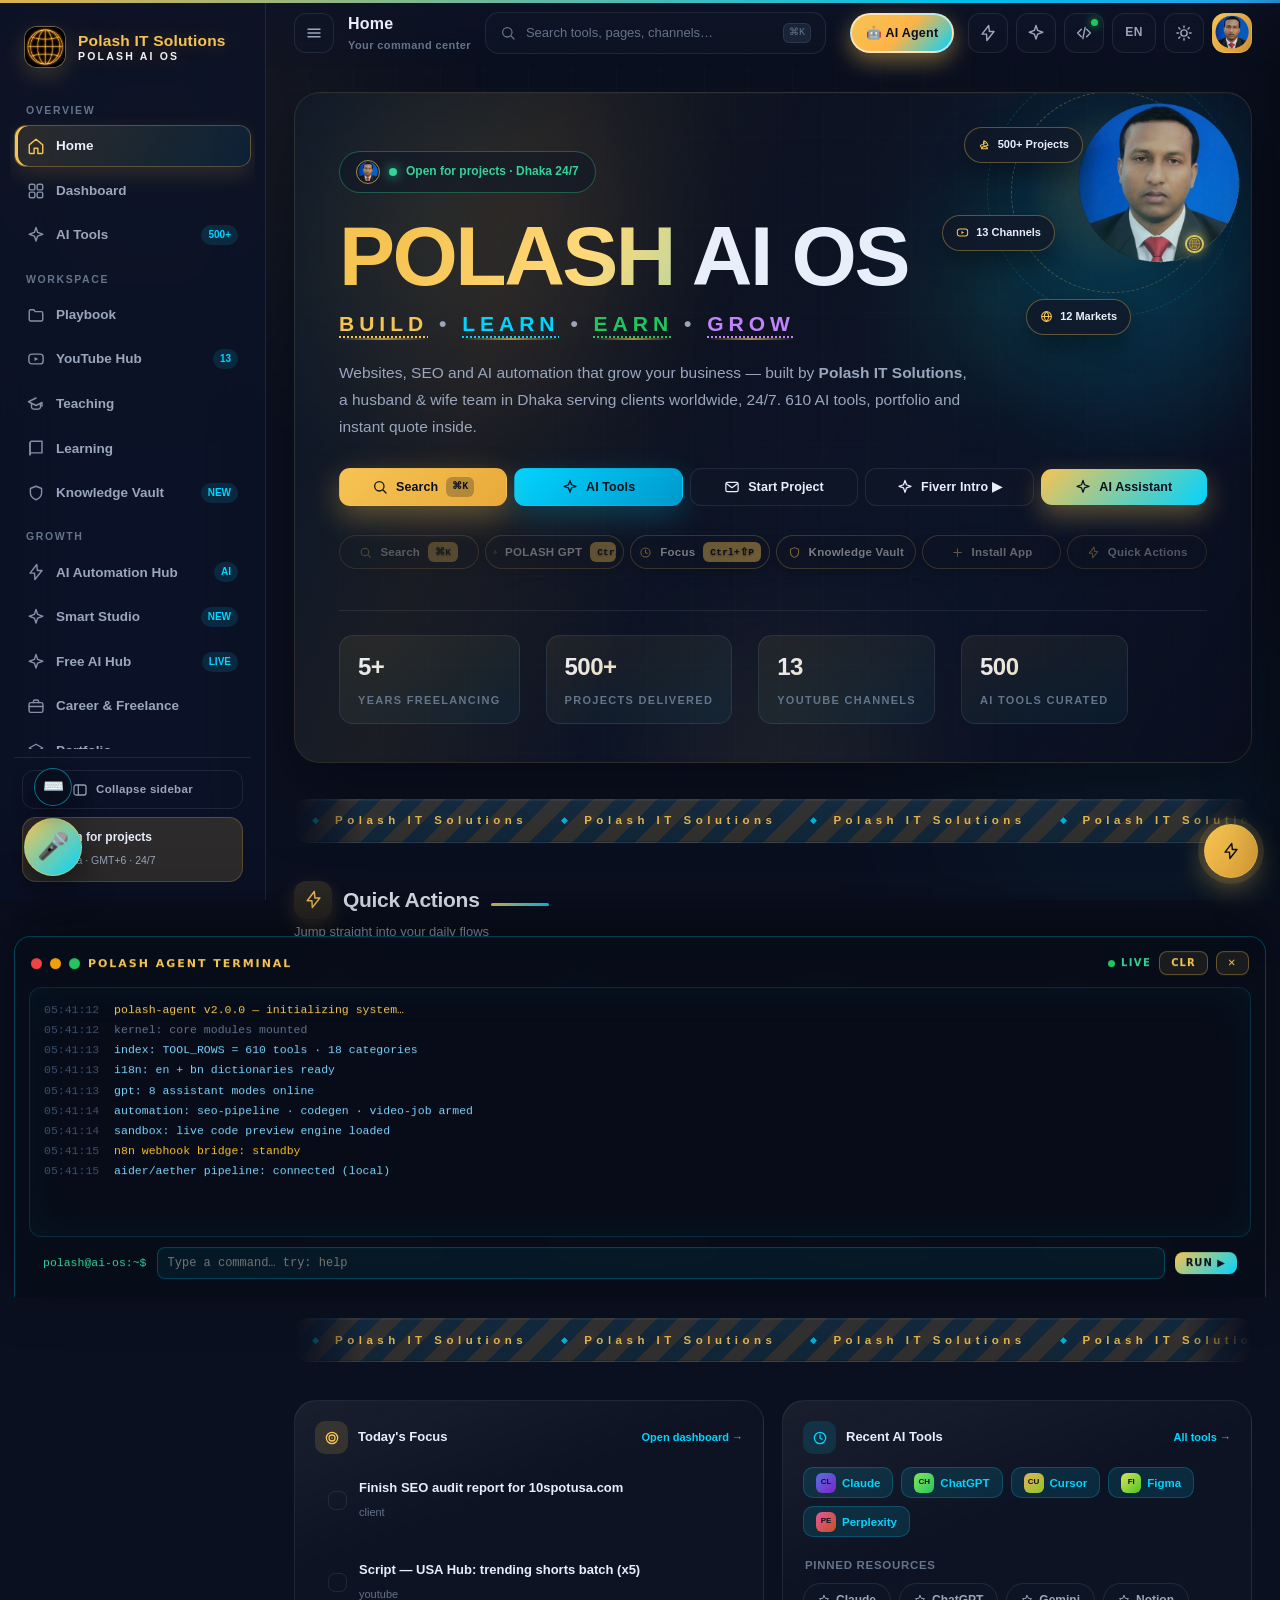
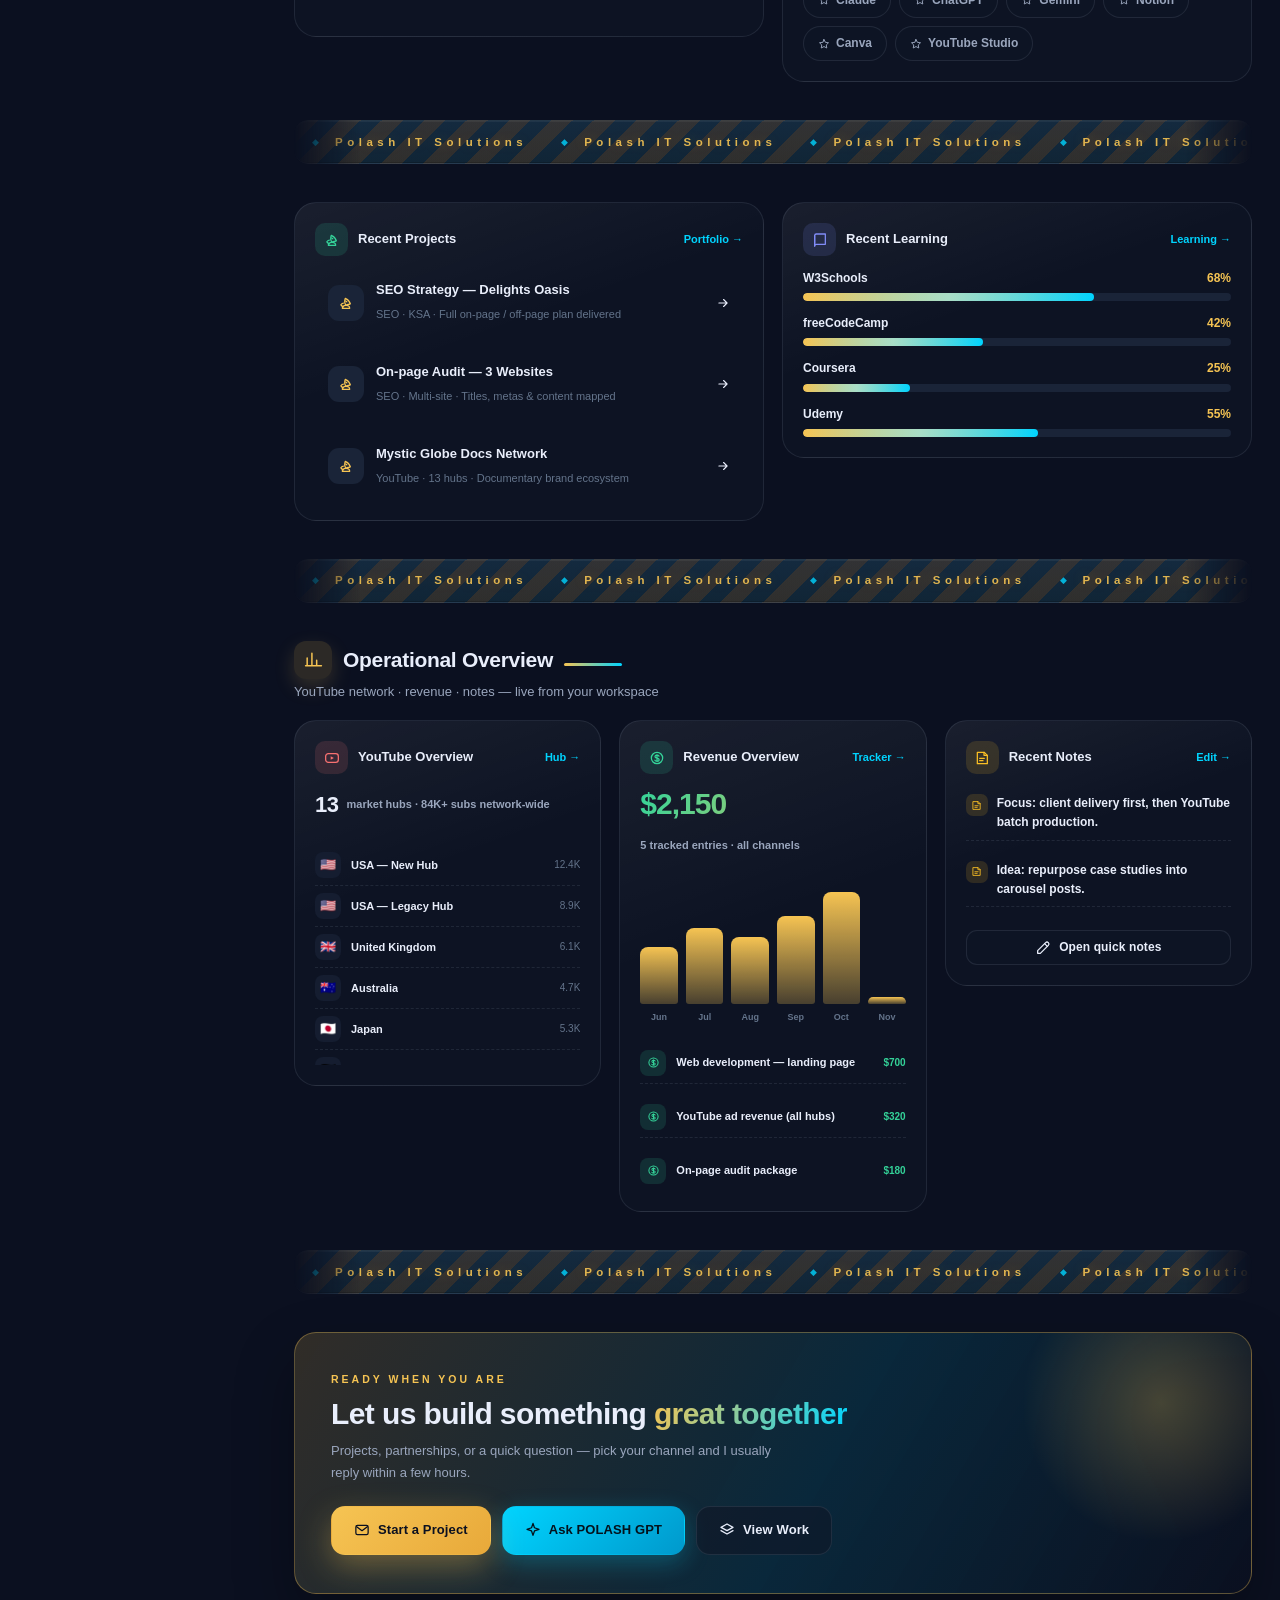
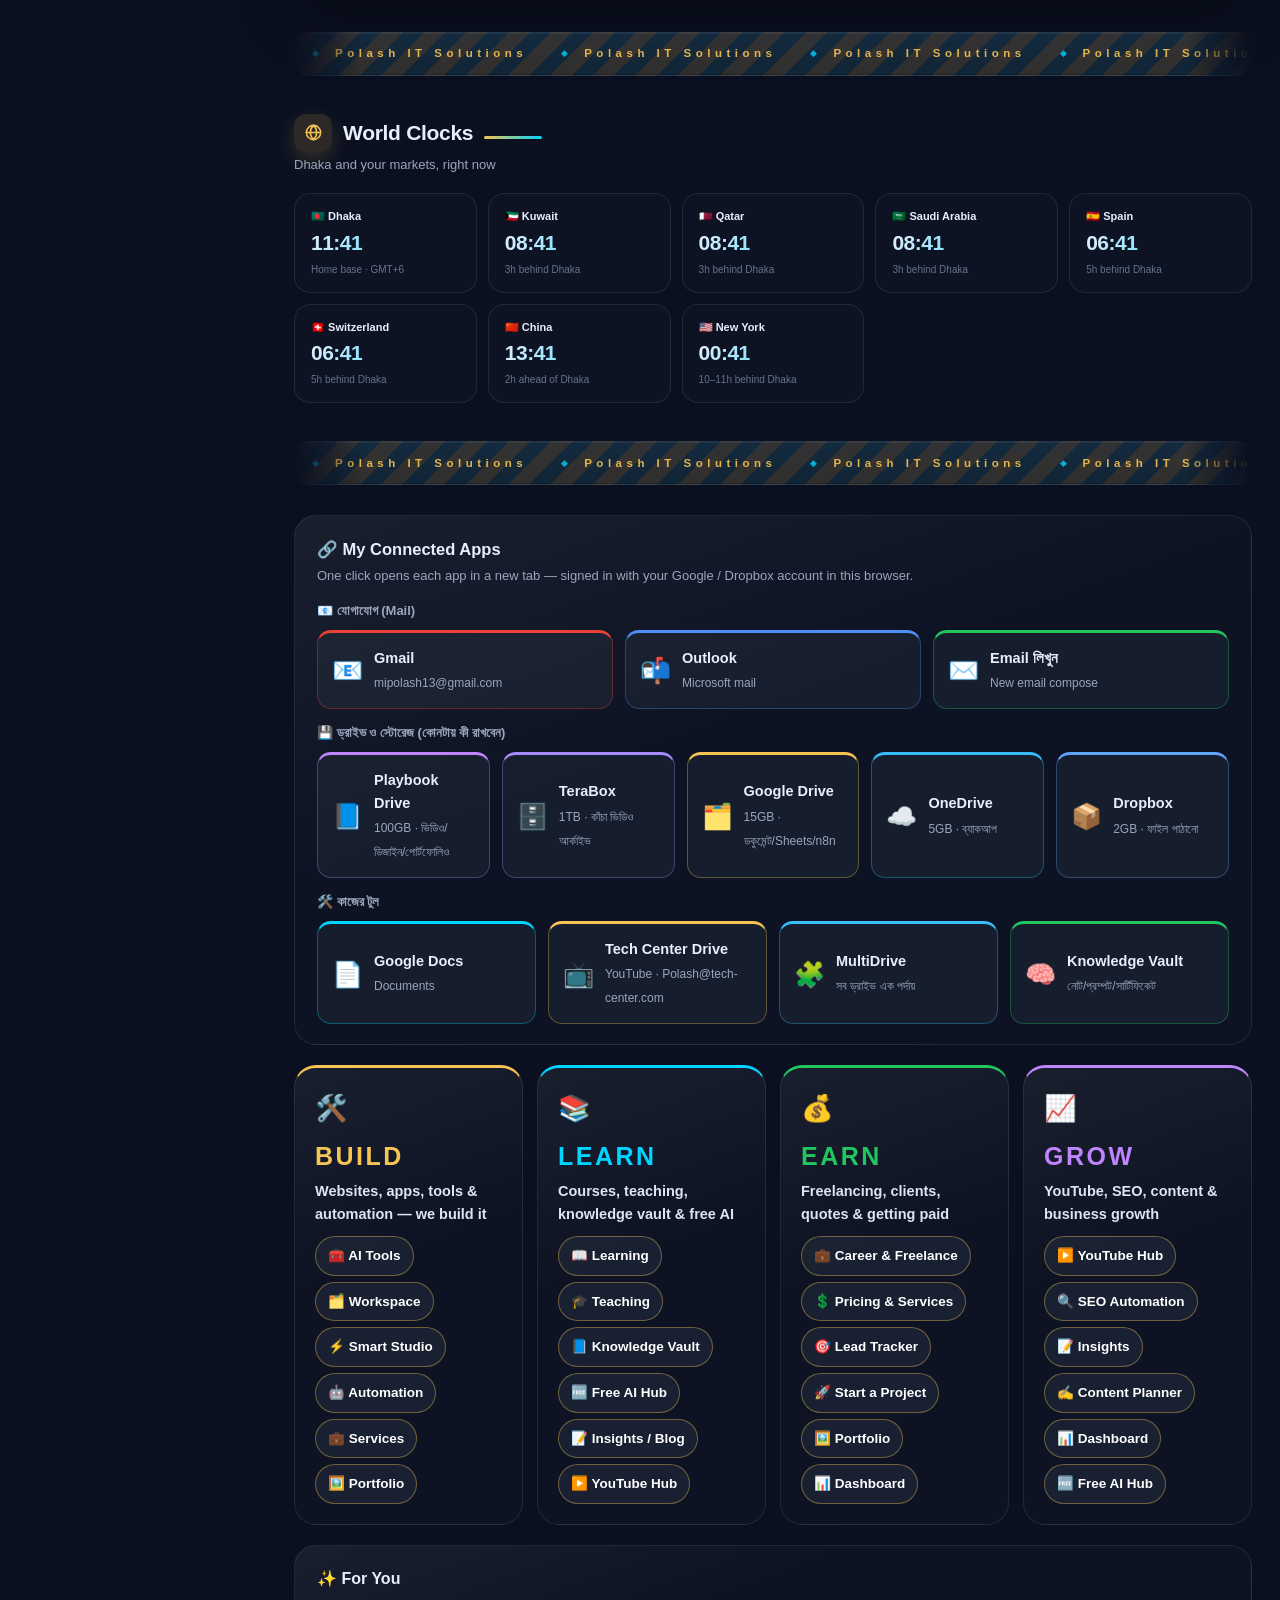
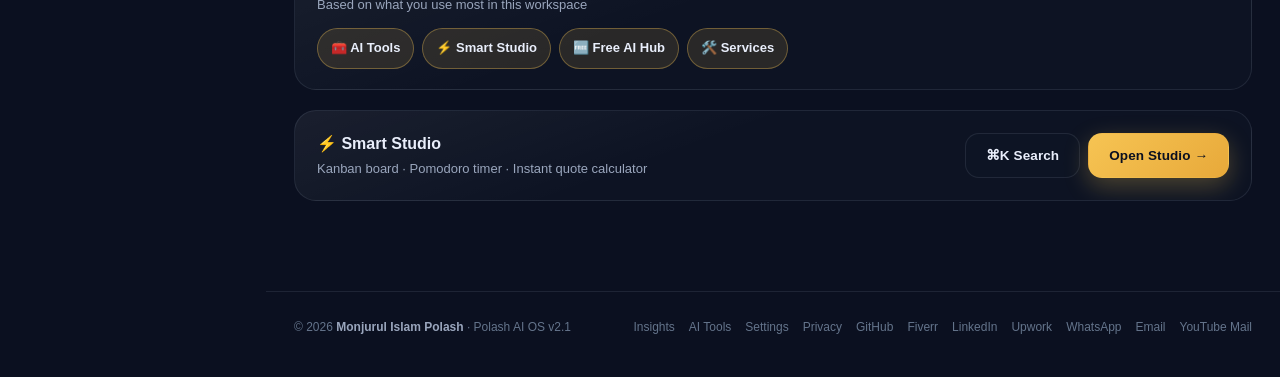
==== commit 41fb6a63: "Refactor lead creation function for better clarity" ====
--- a/index.html
+++ b/index.html
@@ -13332,8 +13332,7 @@
   // hook lead creation -> webhook
   if(typeof window.ldAdd==="function"&&!window.ldAdd._p3){
     var orig=window.ldAdd;
-    var wrapped=function(name,contact,need,value){orig(name,contact,need,value); window.n8nSend({event:"new_lead",name:name||(($("#ldName")||{}).value||"")||"lead",contact:contact||"",need:need||"",value:value||"",ts:new Date().toISOString(),source:"polash-ai-os"});};
-    wrapped._p3=true; window.ldAdd=wrapped;
+   var wrapped=function(name,contact,need,value){var nm=name||(($(\"#ldName\")||{}).value||""),ct=contact||(($(\"#ldContact\")||{}).value||""),nd=need||"Website project",vl=(value!=null&&value!=="")?value:(($(\"#ldValue\")||{}).value||""); orig(name,contact,need,value); window.n8nSend({event:"new_lead",name:(nm||"").trim()||"lead",contact:ct,need:nd,value:vl,ts:new Date().toISOString(),source:"polash-ai-os"});};
   }
 }
 function onRoute(){ if($("#leadBoard")||$("#cpOut")||$("#n8nUrl")){ setTimeout(n8nInit,60); if(window.ldRender)window.ldRender(); } }
@@ -13598,4 +13597,4 @@
 
 </body>
 
-</html>+</html>
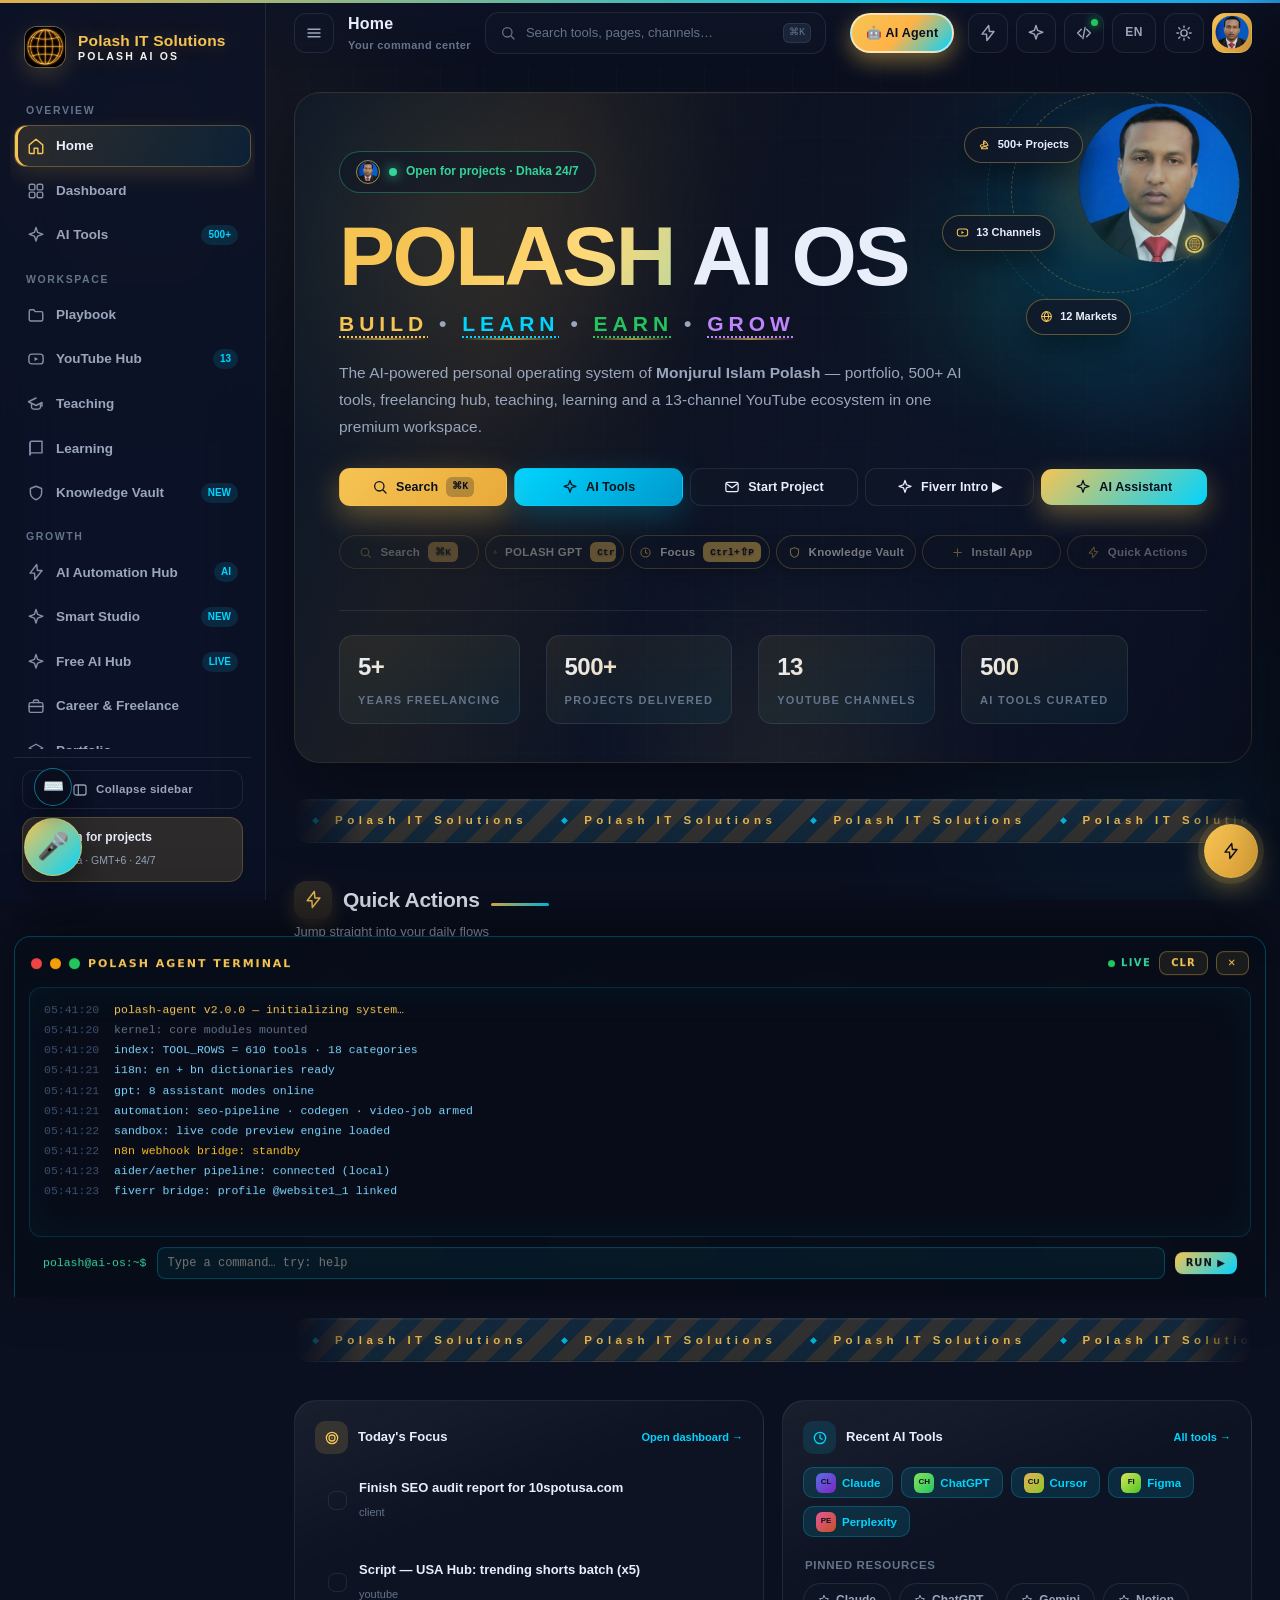
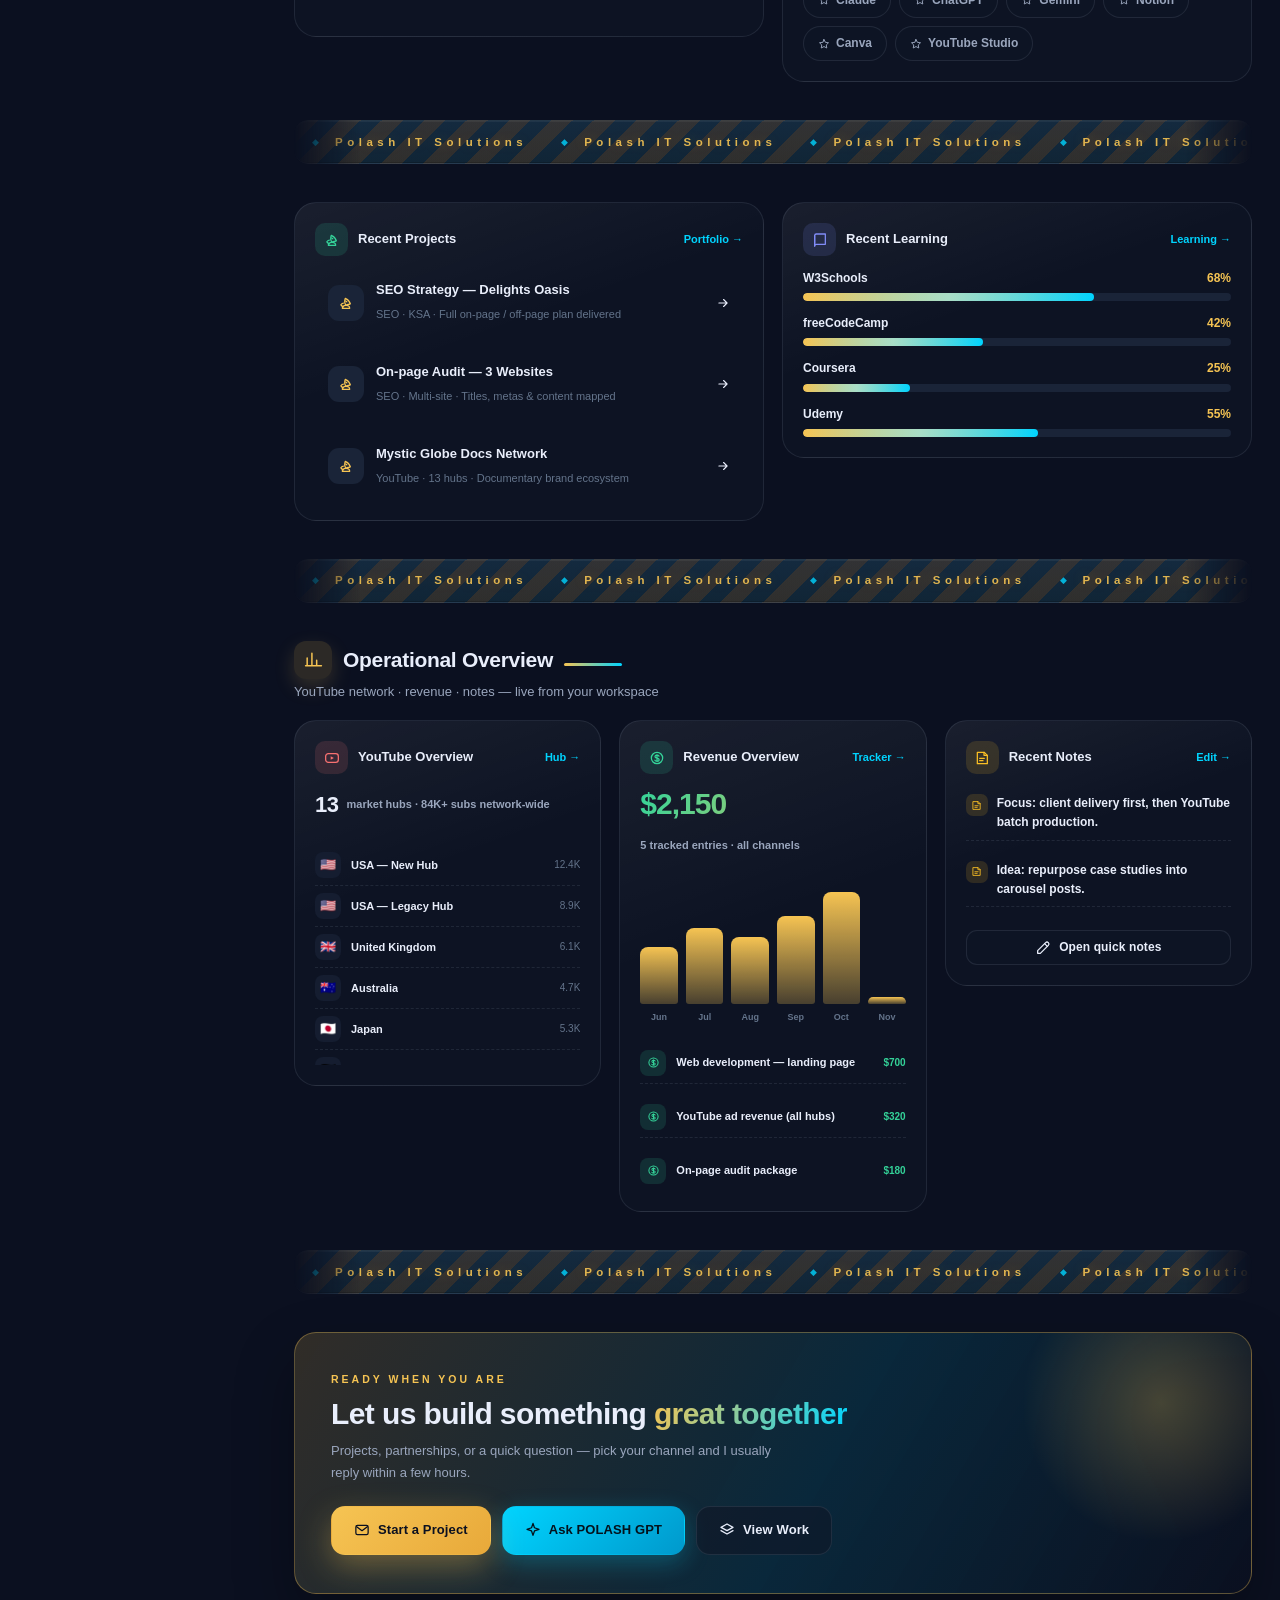
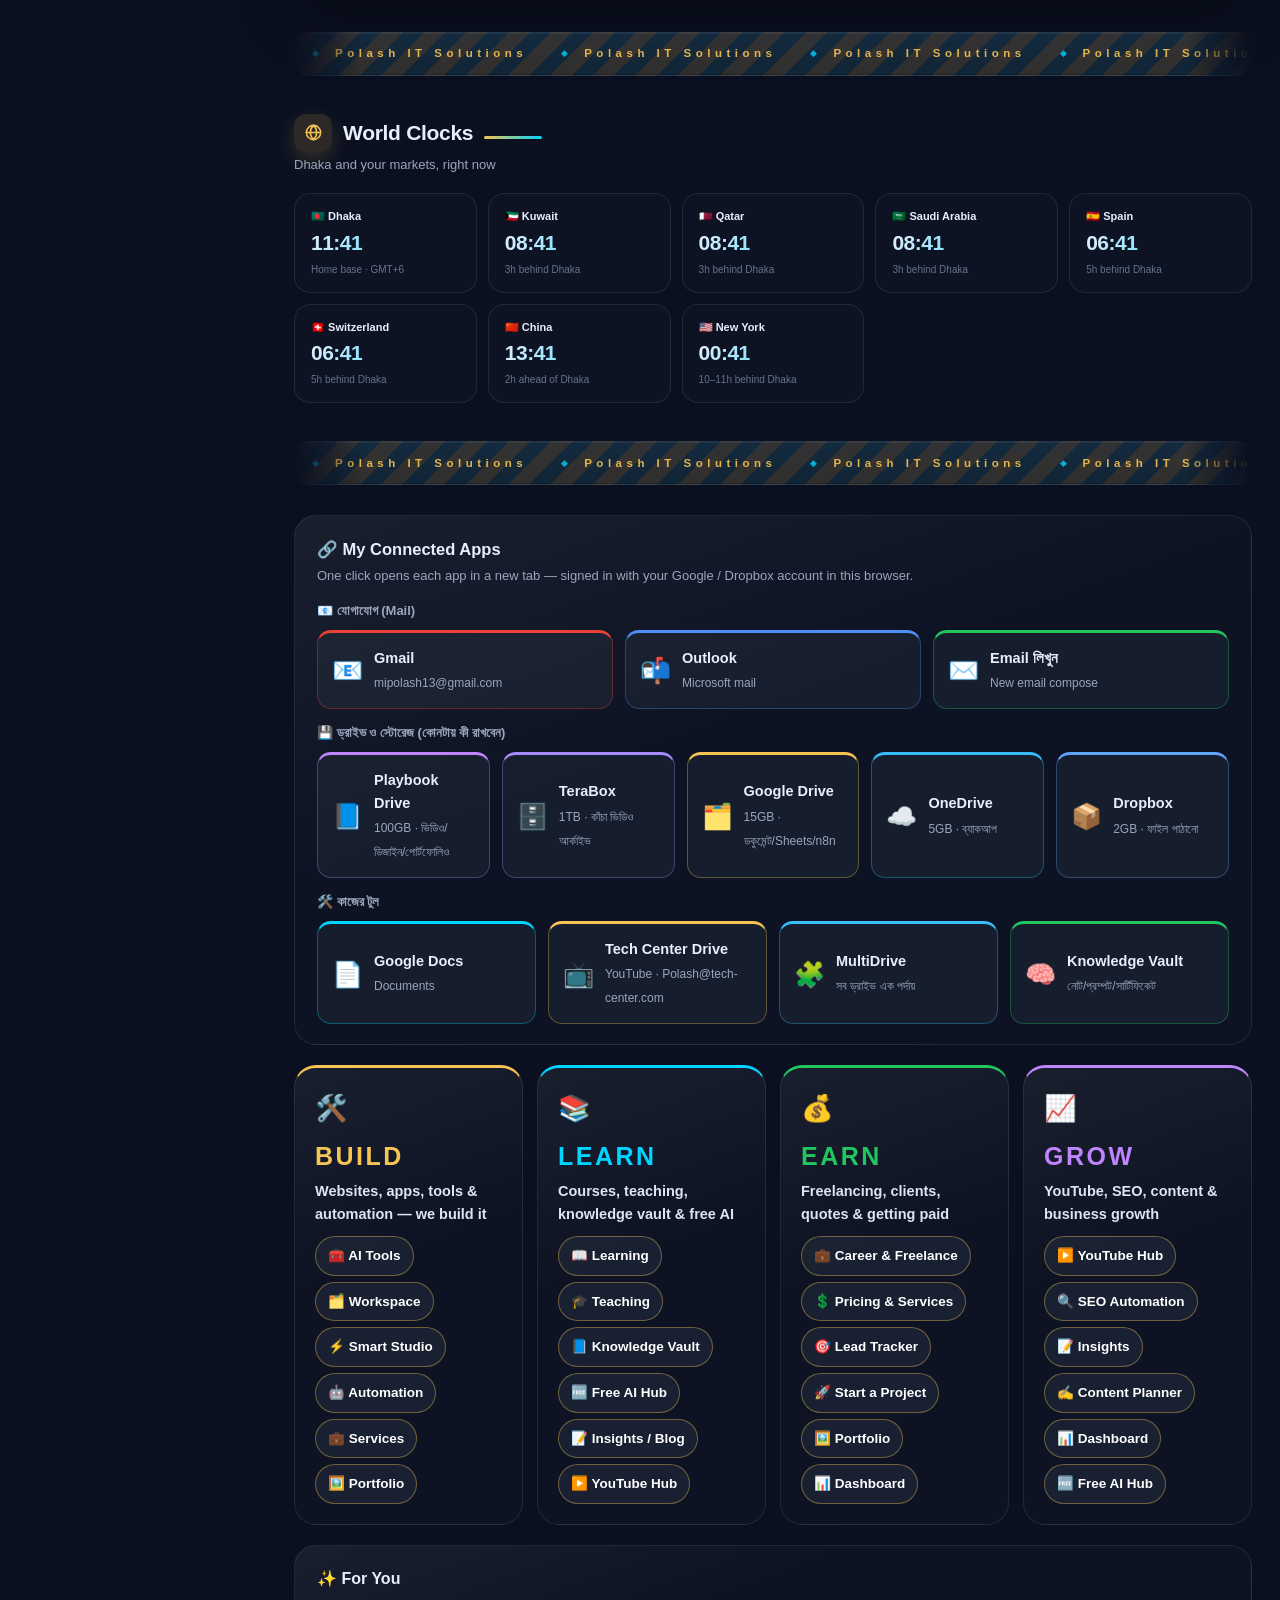
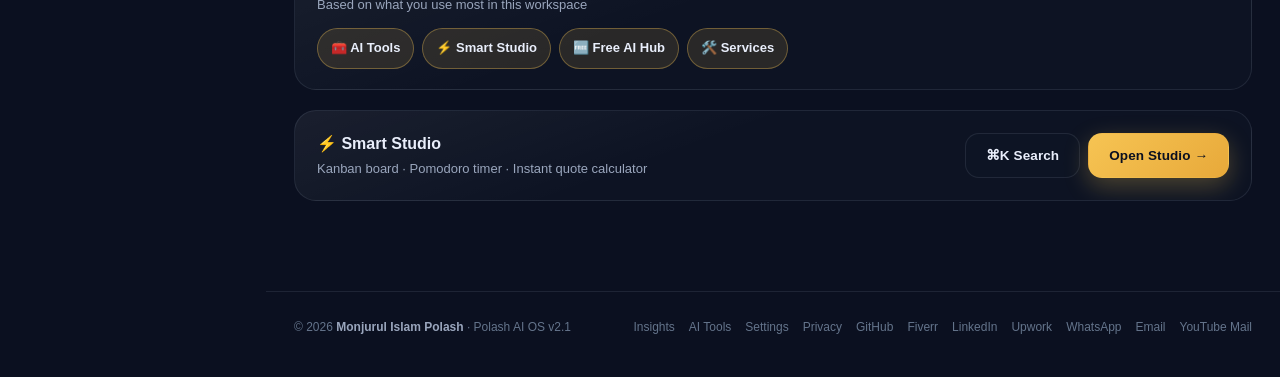
==== commit 283b31a5: "Update n8n webhook URL handling in index.html" ====
--- a/index.html
+++ b/index.html
@@ -13311,7 +13311,7 @@
 
 /* ---------- 3.1 n8n Bridge ---------- */
 var N8N_KEY="paos_n8n_webhook";
-function n8nHook(){try{return localStorage.getItem(N8N_KEY)||""}catch(e){return""}}
+function n8nHook(){try{ return localStorage.getItem(N8N_KEY)||"https://polash1324.app.n8n.cloud/webhook/polash-leads"}catch(e){return""}}
 window.n8nSave=function(){var u=(($("#n8nUrl")||{}).value||"").trim(); try{localStorage.setItem(N8N_KEY,u)}catch(e){} n8nStat(u?"✅ Webhook saved — new leads will auto-send here.":"Webhook cleared.");};
 function n8nStat(m){var s=$("#n8nStat"); if(s)s.textContent=m}
 window.n8nSend=async function(payload){
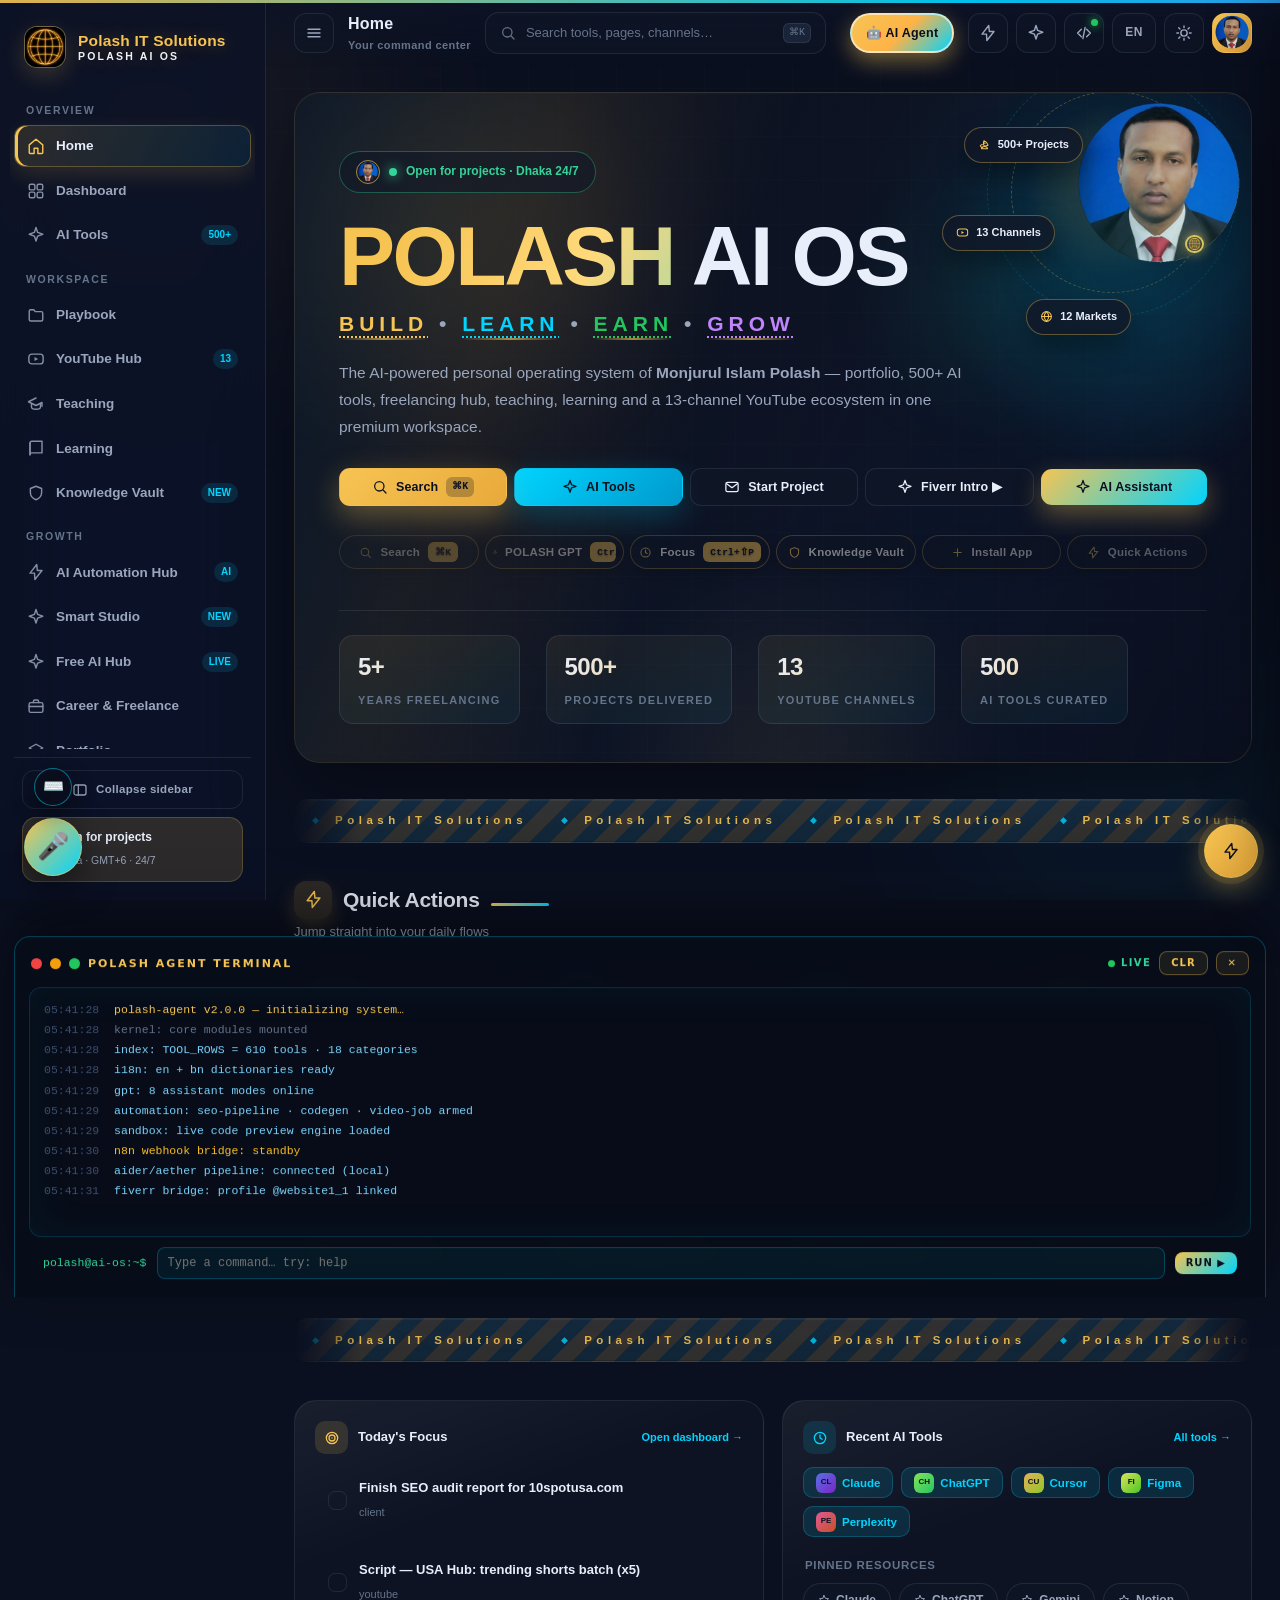
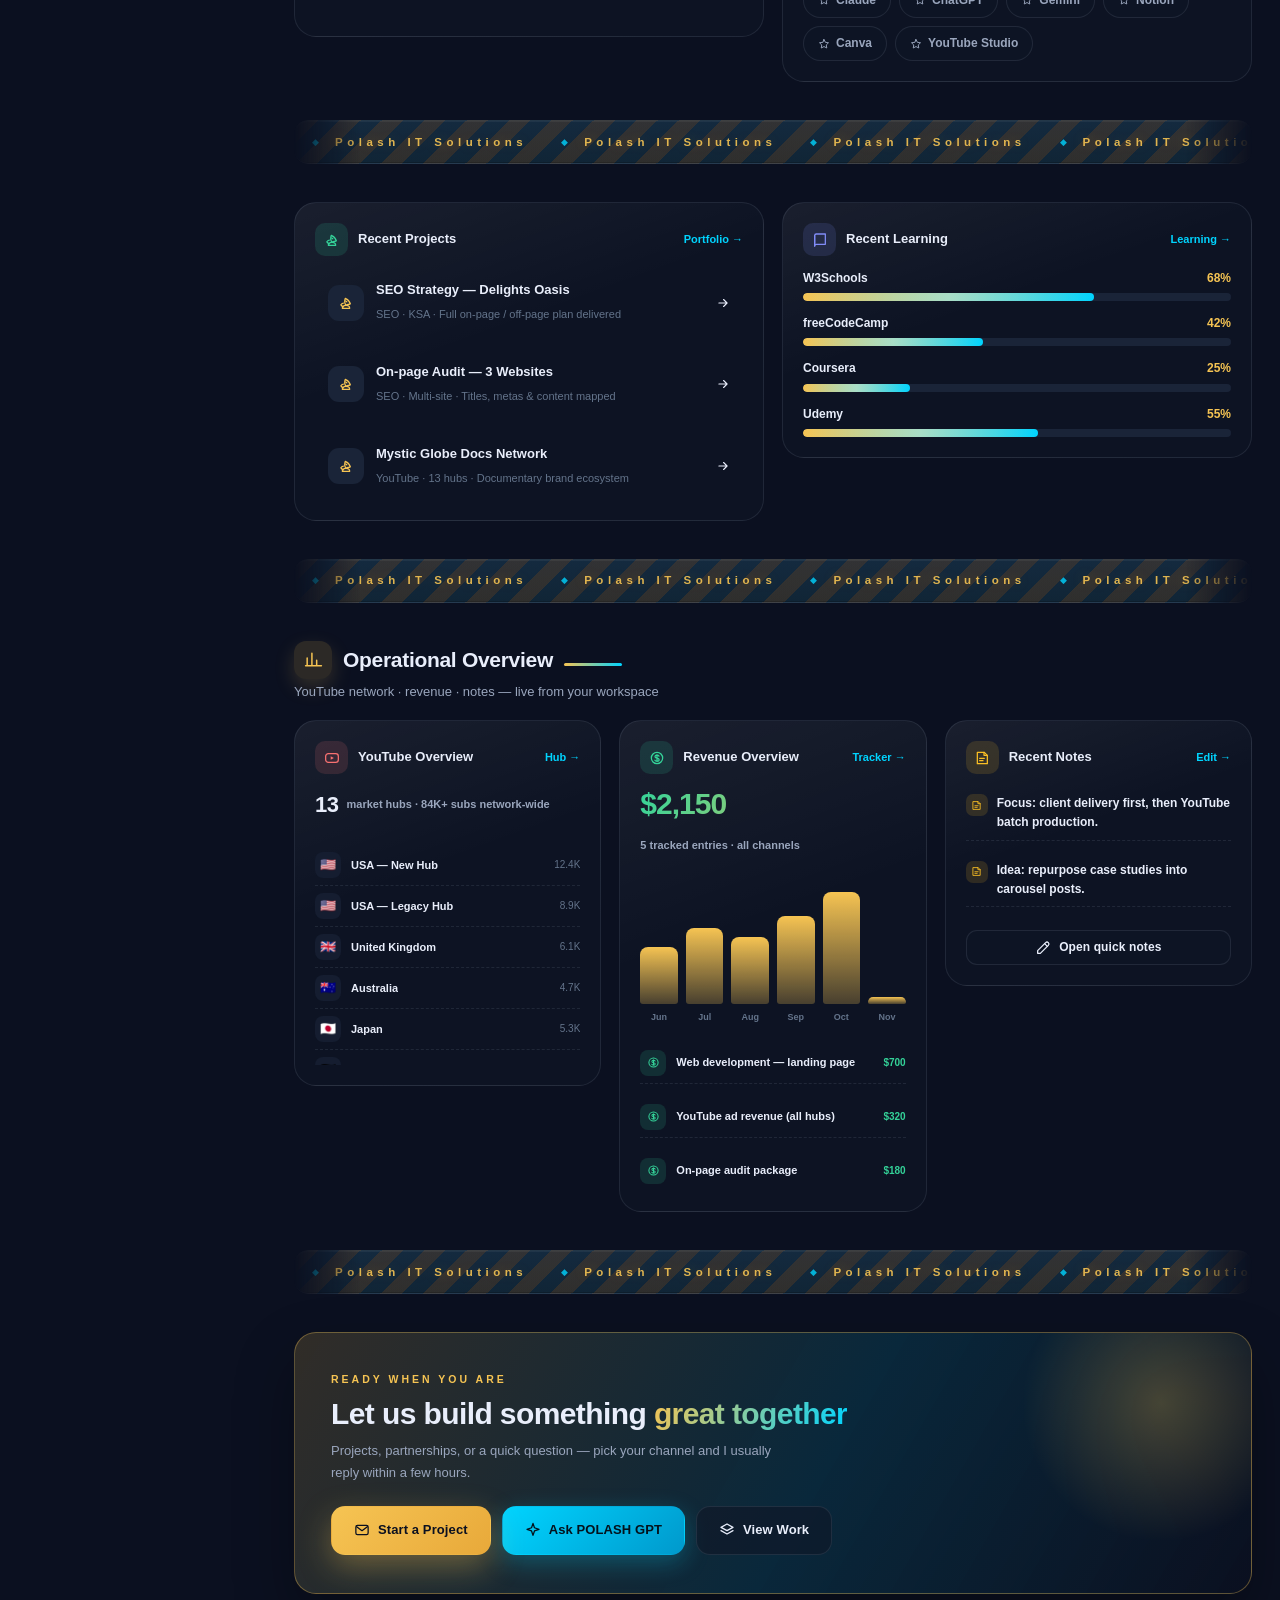
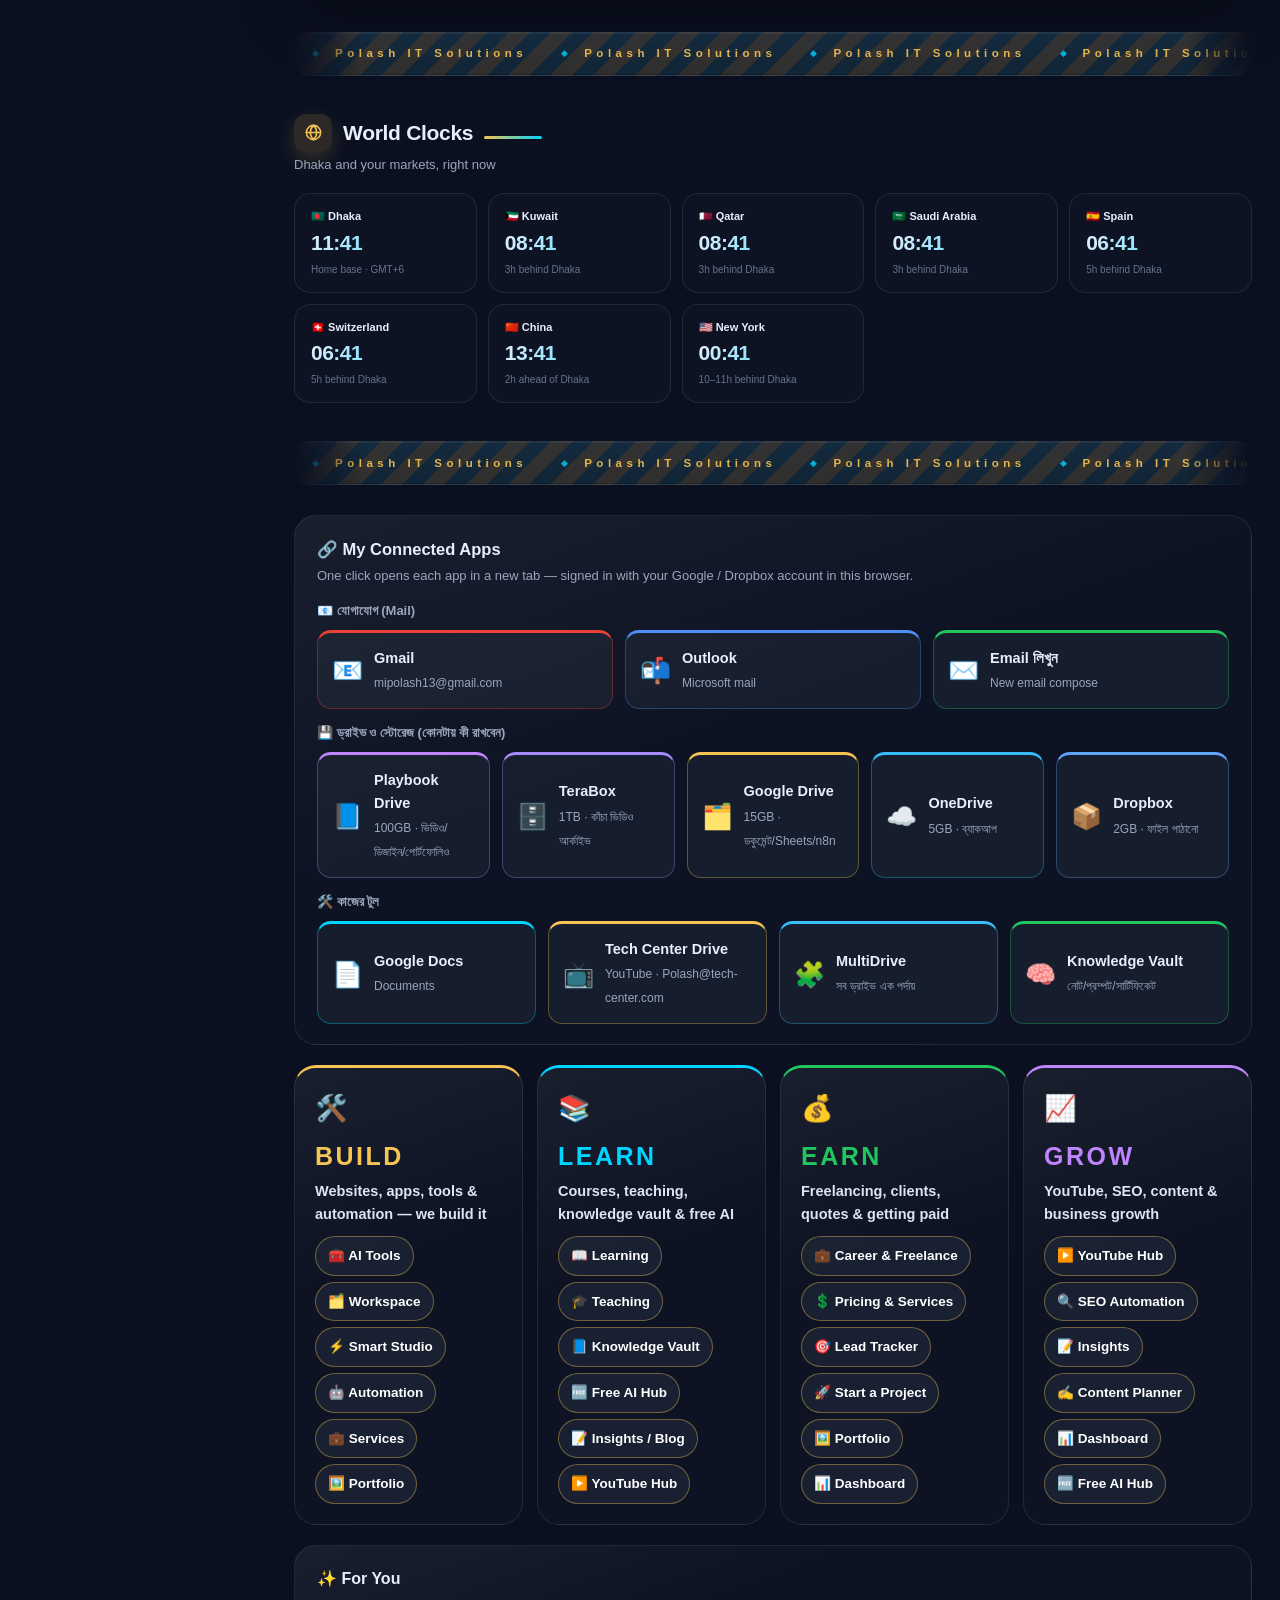
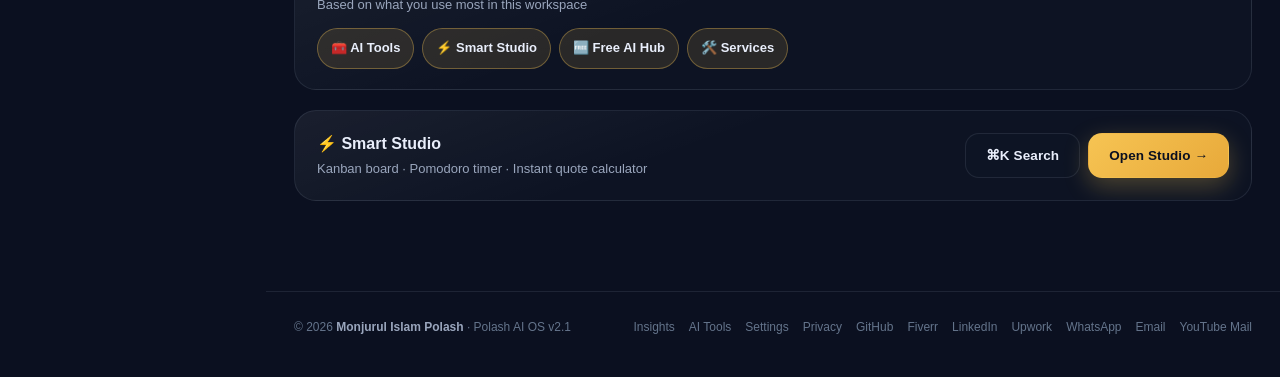
==== commit c0da70e9: "Refactor lead creation function for clarity" ====
--- a/index.html
+++ b/index.html
@@ -13332,8 +13332,7 @@
   // hook lead creation -> webhook
   if(typeof window.ldAdd==="function"&&!window.ldAdd._p3){
     var orig=window.ldAdd;
-   var wrapped=function(name,contact,need,value){var nm=name||(($(\"#ldName\")||{}).value||""),ct=contact||(($(\"#ldContact\")||{}).value||""),nd=need||"Website project",vl=(value!=null&&value!=="")?value:(($(\"#ldValue\")||{}).value||""); orig(name,contact,need,value); window.n8nSend({event:"new_lead",name:(nm||"").trim()||"lead",contact:ct,need:nd,value:vl,ts:new Date().toISOString(),source:"polash-ai-os"});};
-  }
+var wrapped=function(name,contact,need,value){var nm=name||(($("#ldName")||{}).value||""),ct=contact||(($("#ldContact")||{}).value||""),nd=need||"Website project",vl=(value!=null&&value!=="")?value:(($("#ldValue")||{}).value||""); orig(name,contact,need,value); window.n8nSend({event:"new_lead",name:(nm||"").trim()||"lead",contact:ct,need:nd,value:vl,ts:new Date().toISOString(),source:"polash-ai-os"});};
 }
 function onRoute(){ if($("#leadBoard")||$("#cpOut")||$("#n8nUrl")){ setTimeout(n8nInit,60); if(window.ldRender)window.ldRender(); } }
 window.addEventListener("hashchange",function(){setTimeout(onRoute,150)});
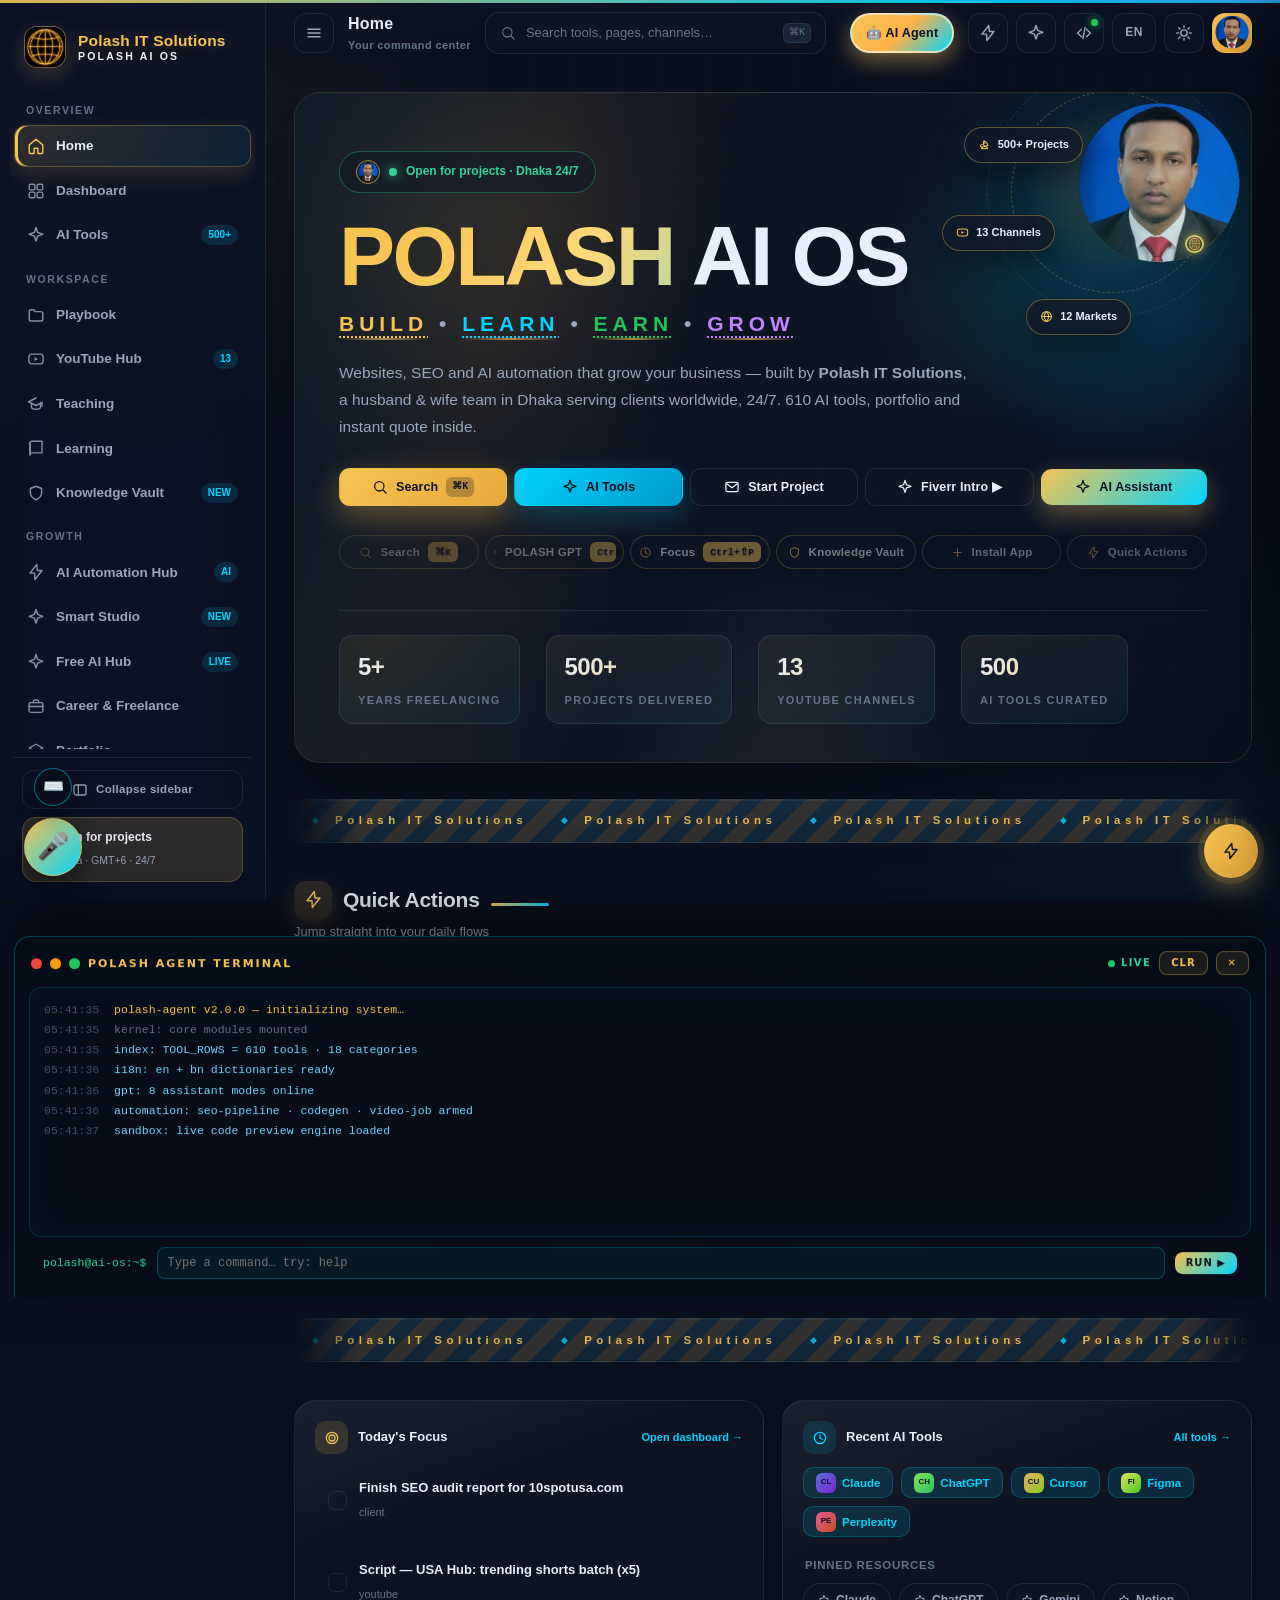
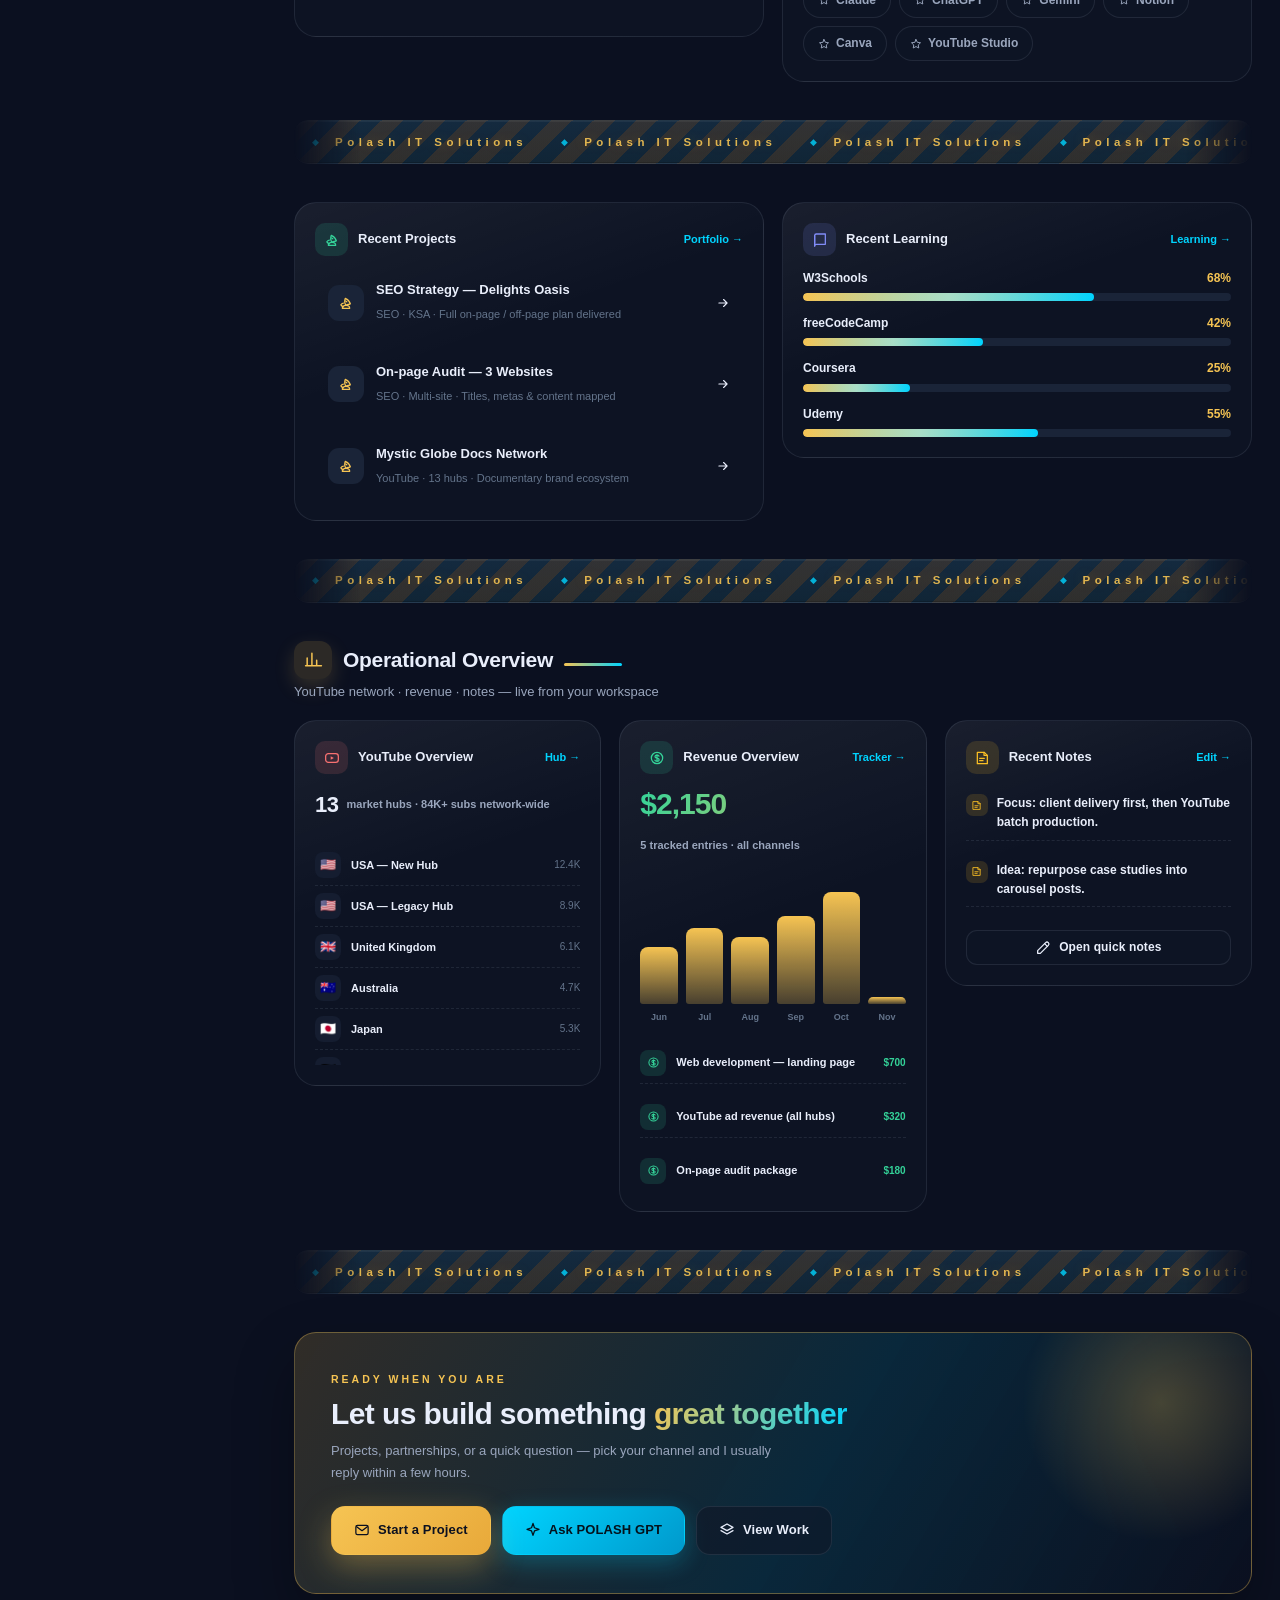
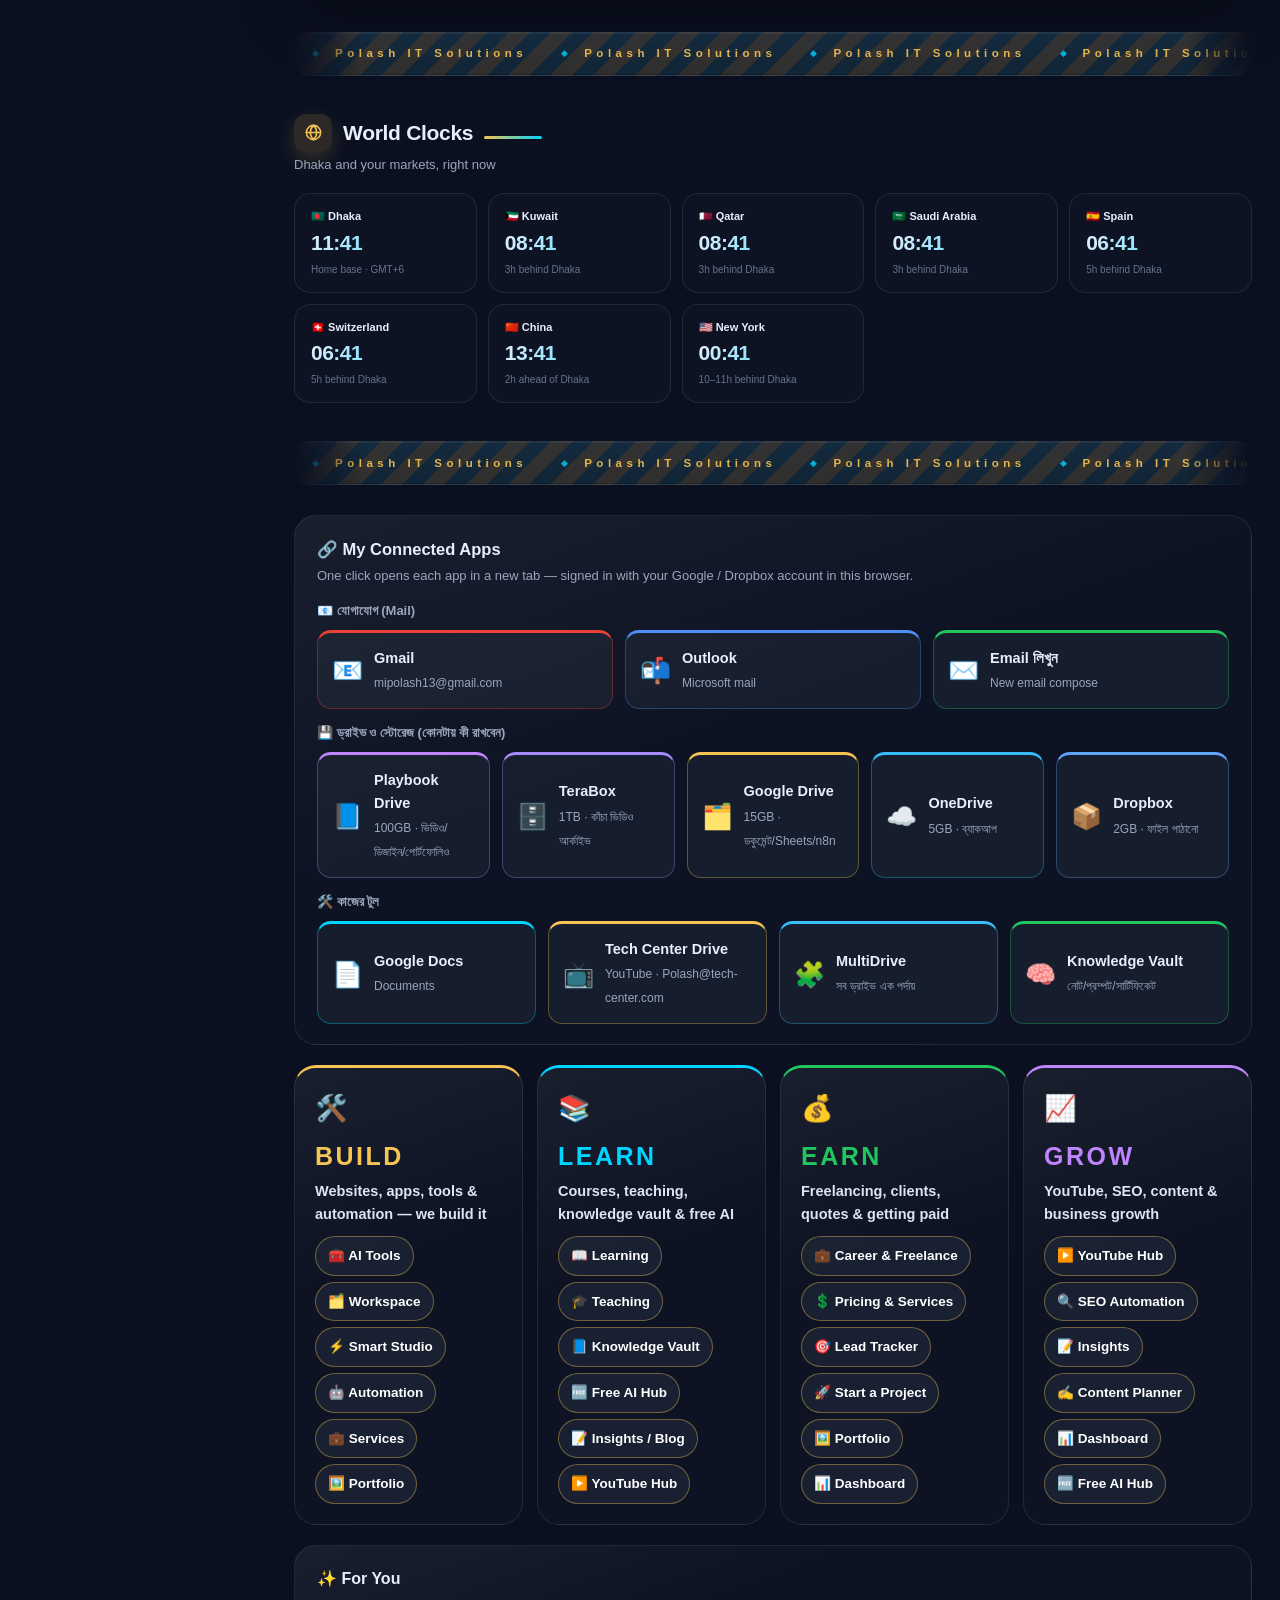
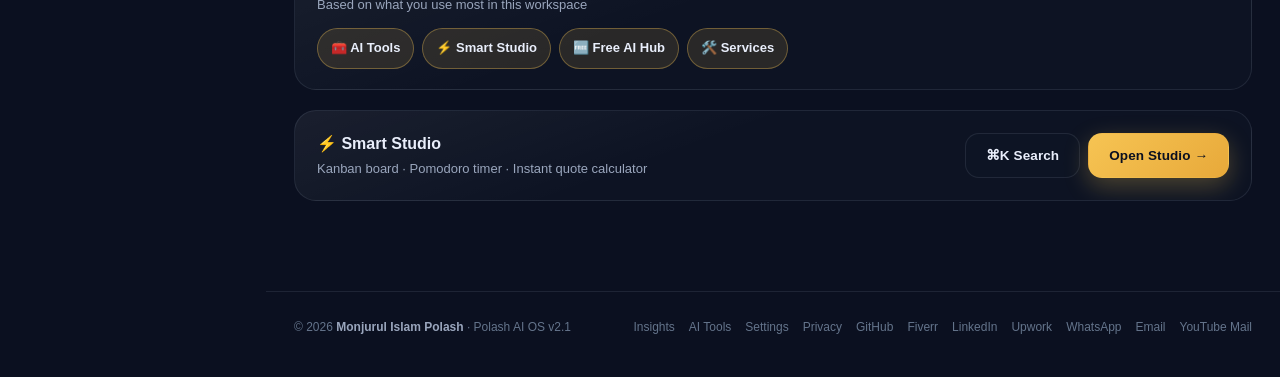
==== commit 203f01a2: "Wrap ldAdd function to send new lead events" ====
--- a/index.html
+++ b/index.html
@@ -13334,6 +13334,11 @@
     var orig=window.ldAdd;
 var wrapped=function(name,contact,need,value){var nm=name||(($("#ldName")||{}).value||""),ct=contact||(($("#ldContact")||{}).value||""),nd=need||"Website project",vl=(value!=null&&value!=="")?value:(($("#ldValue")||{}).value||""); orig(name,contact,need,value); window.n8nSend({event:"new_lead",name:(nm||"").trim()||"lead",contact:ct,need:nd,value:vl,ts:new Date().toISOString(),source:"polash-ai-os"});};
 }
+        wrapped._p3=true; window.ldAdd=wrapped;
+        var wrapped=function(name,contact,need,value){...});
+    wrapped._p3=true; window.ldAdd=wrapped;
+  }
+  }
 function onRoute(){ if($("#leadBoard")||$("#cpOut")||$("#n8nUrl")){ setTimeout(n8nInit,60); if(window.ldRender)window.ldRender(); } }
 window.addEventListener("hashchange",function(){setTimeout(onRoute,150)});
 document.addEventListener("DOMContentLoaded",function(){setTimeout(onRoute,700)});
